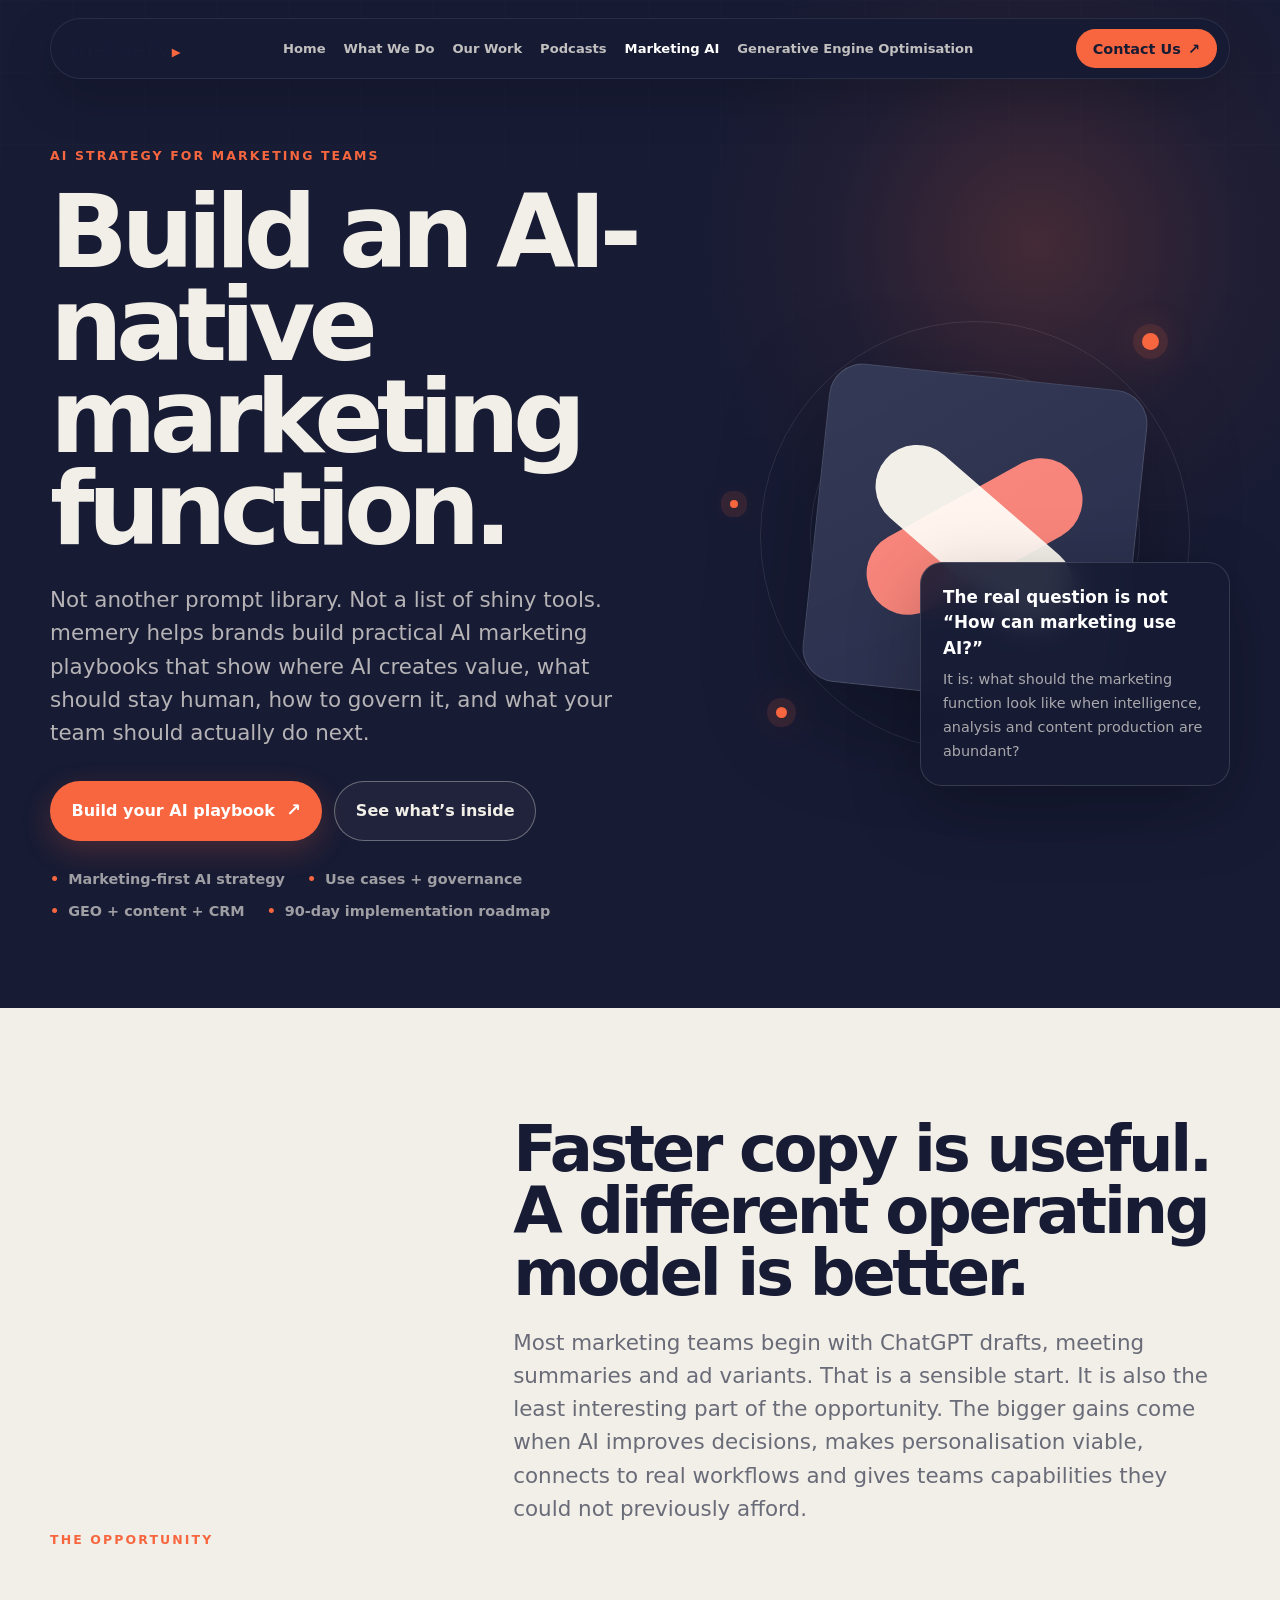
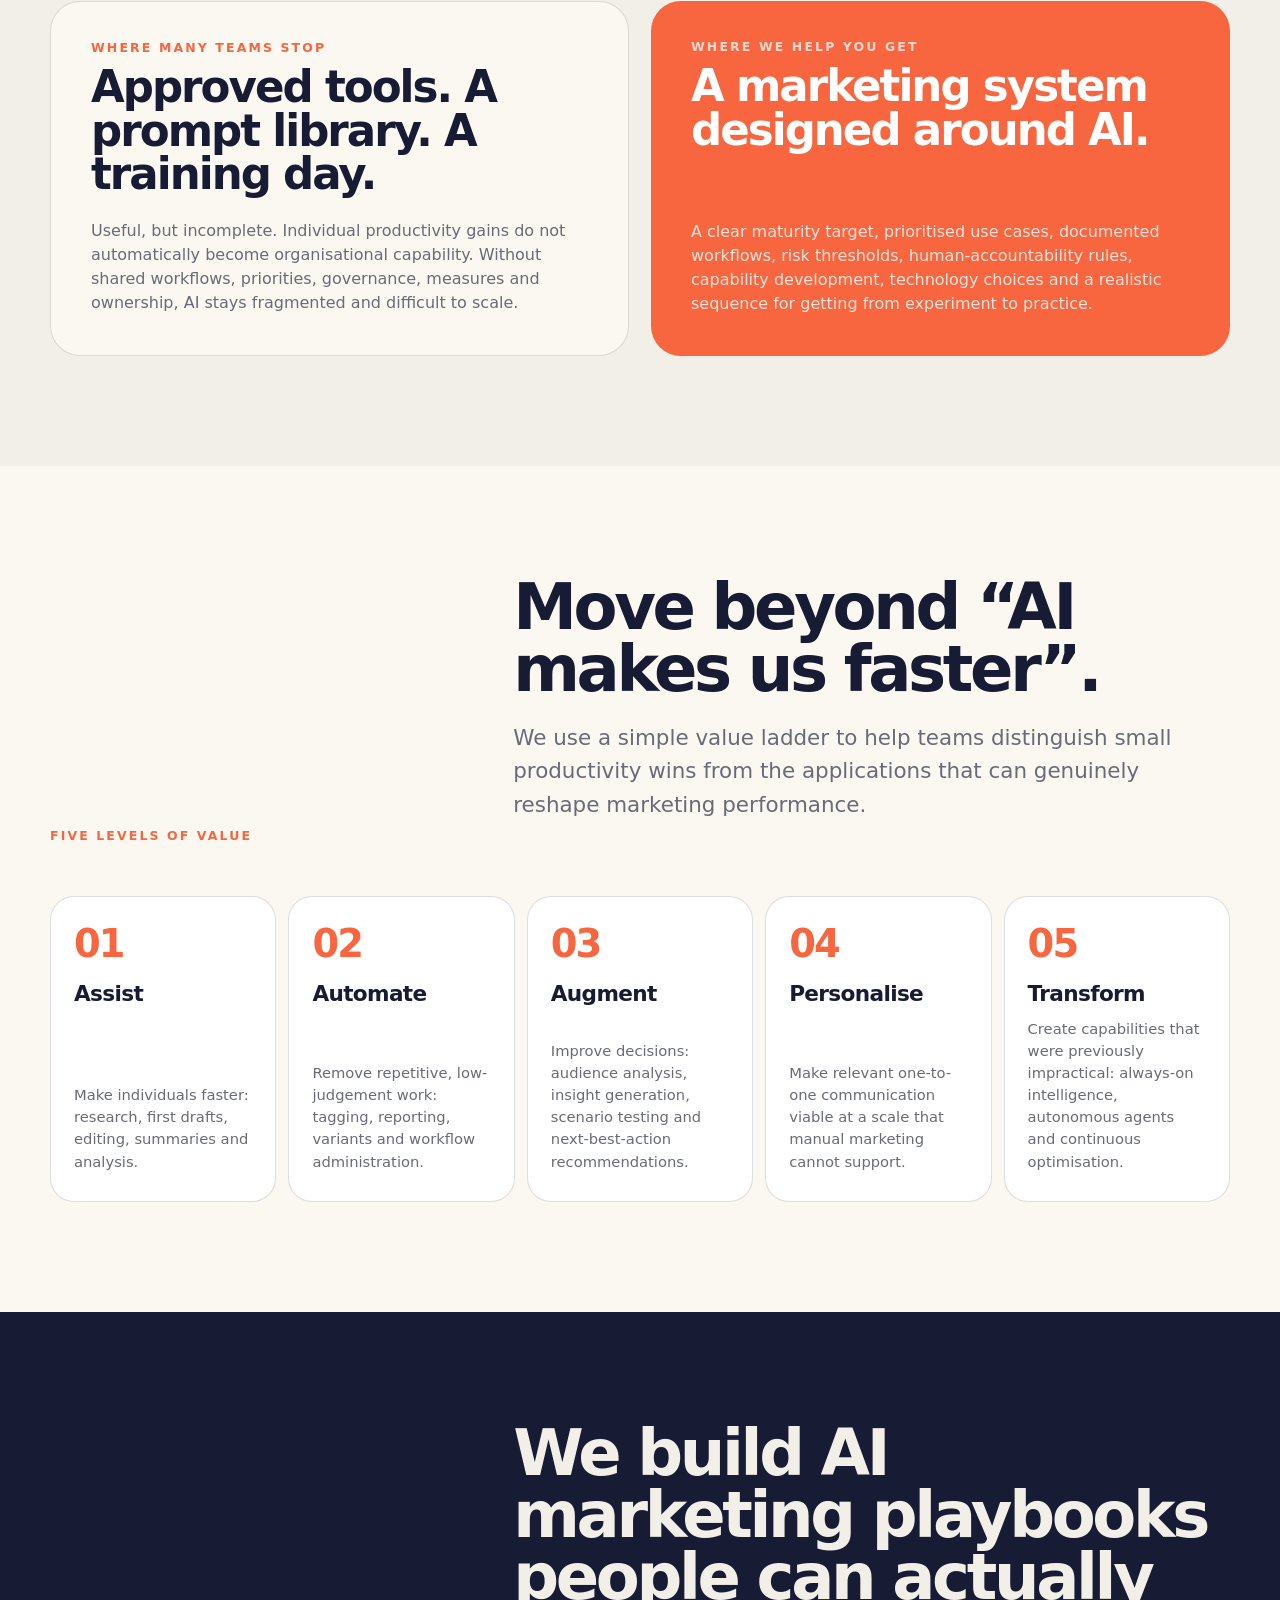
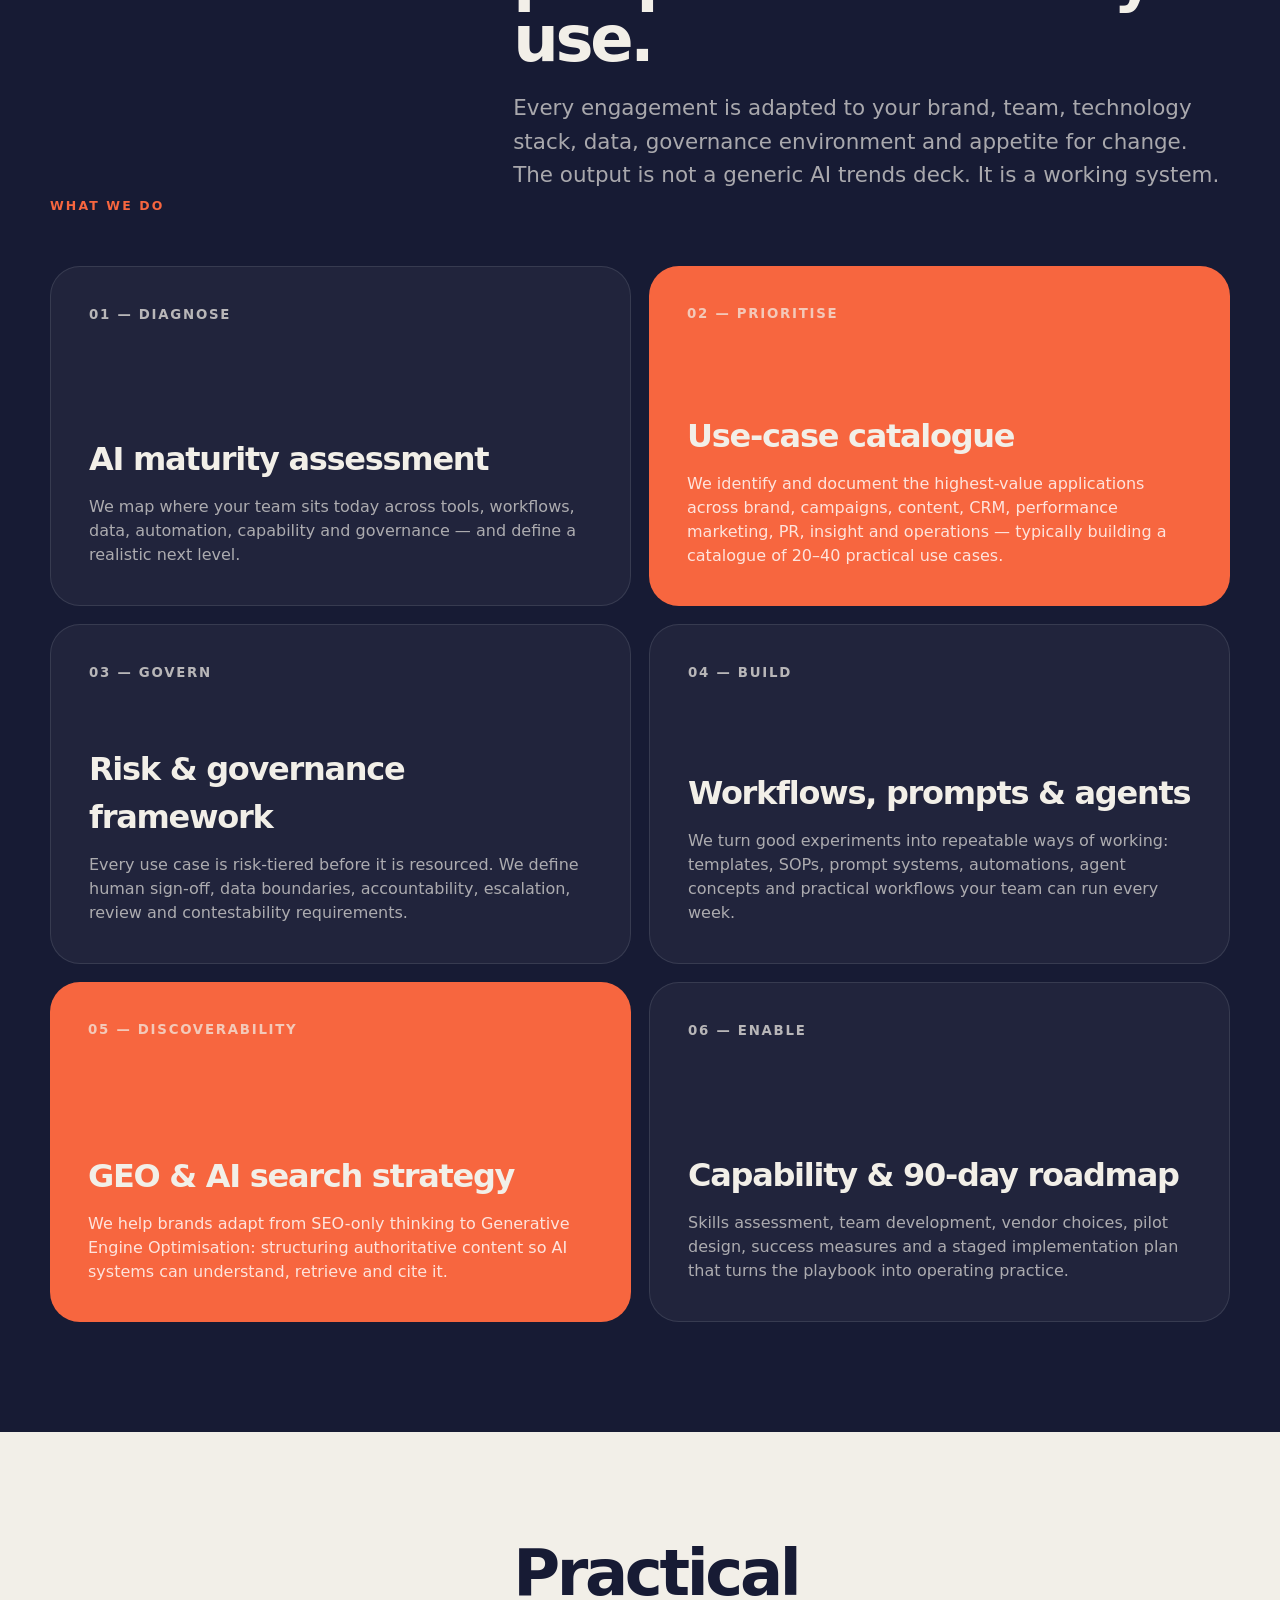
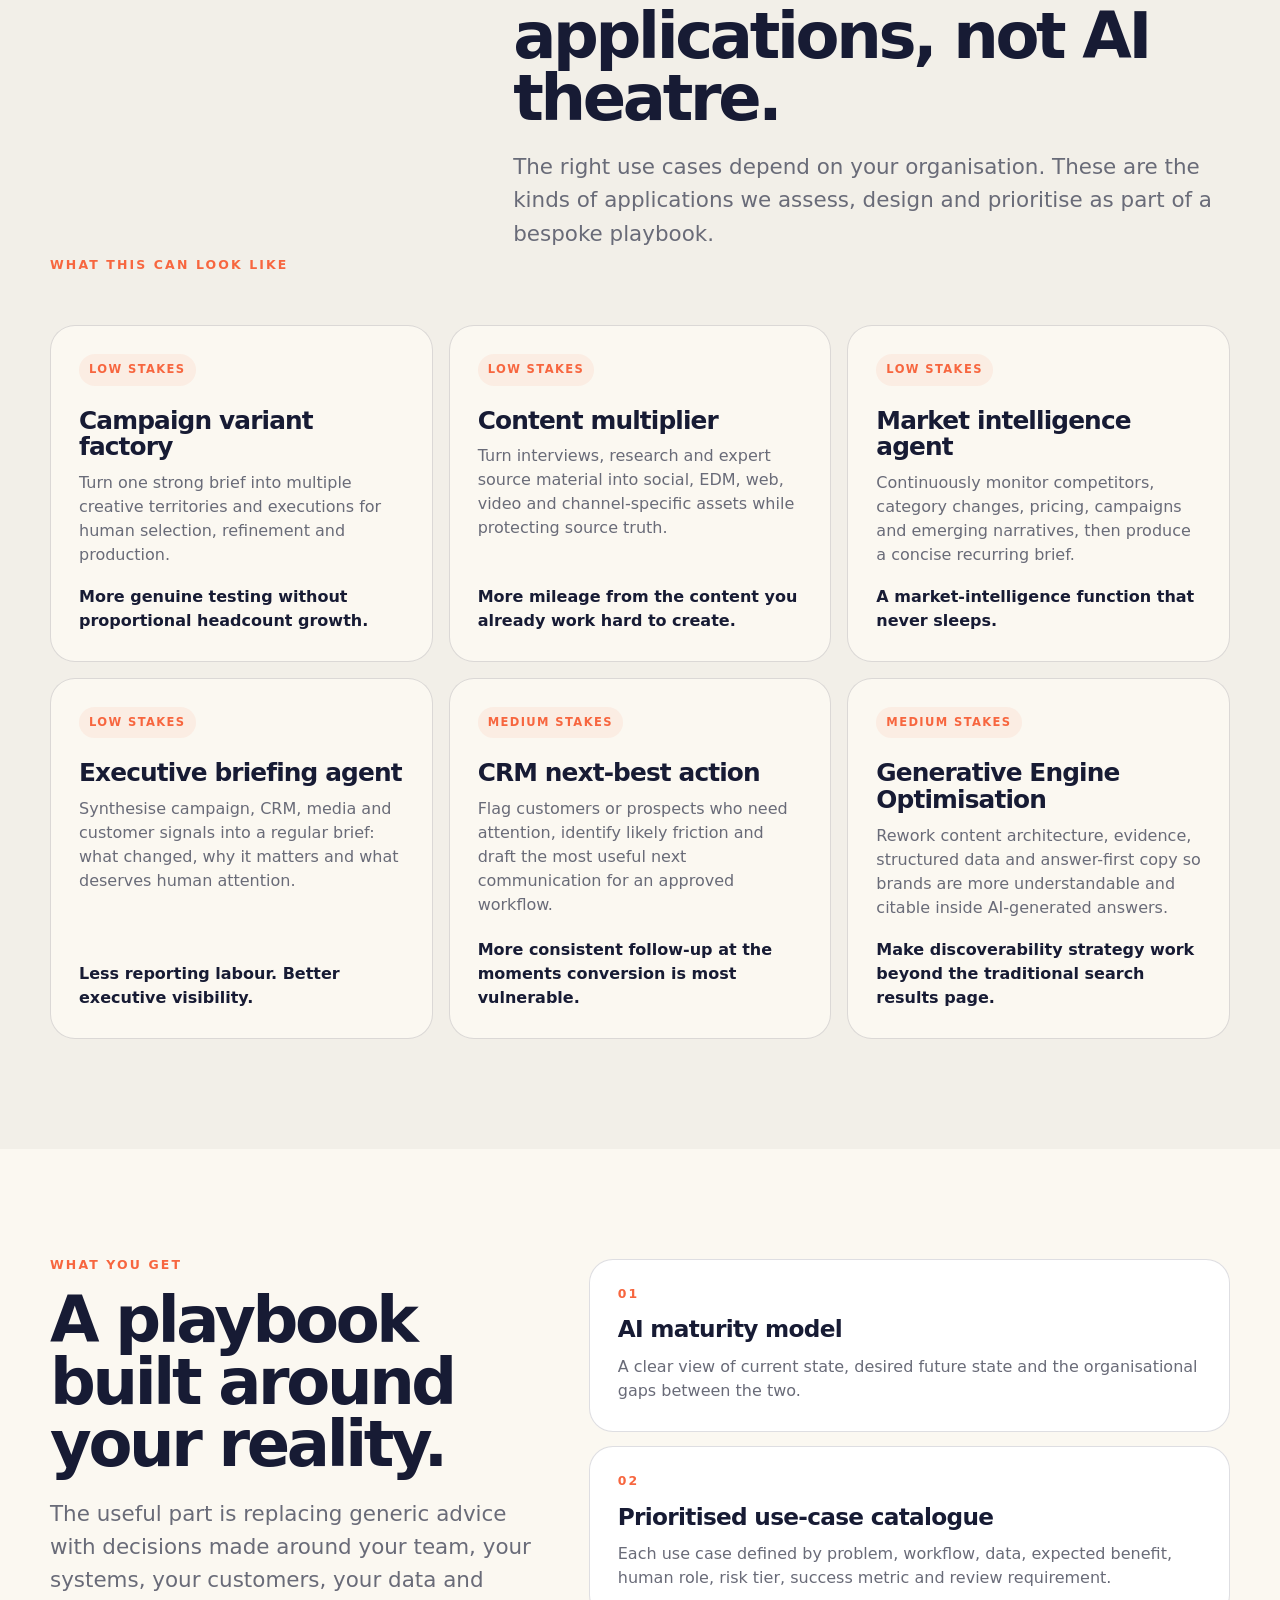
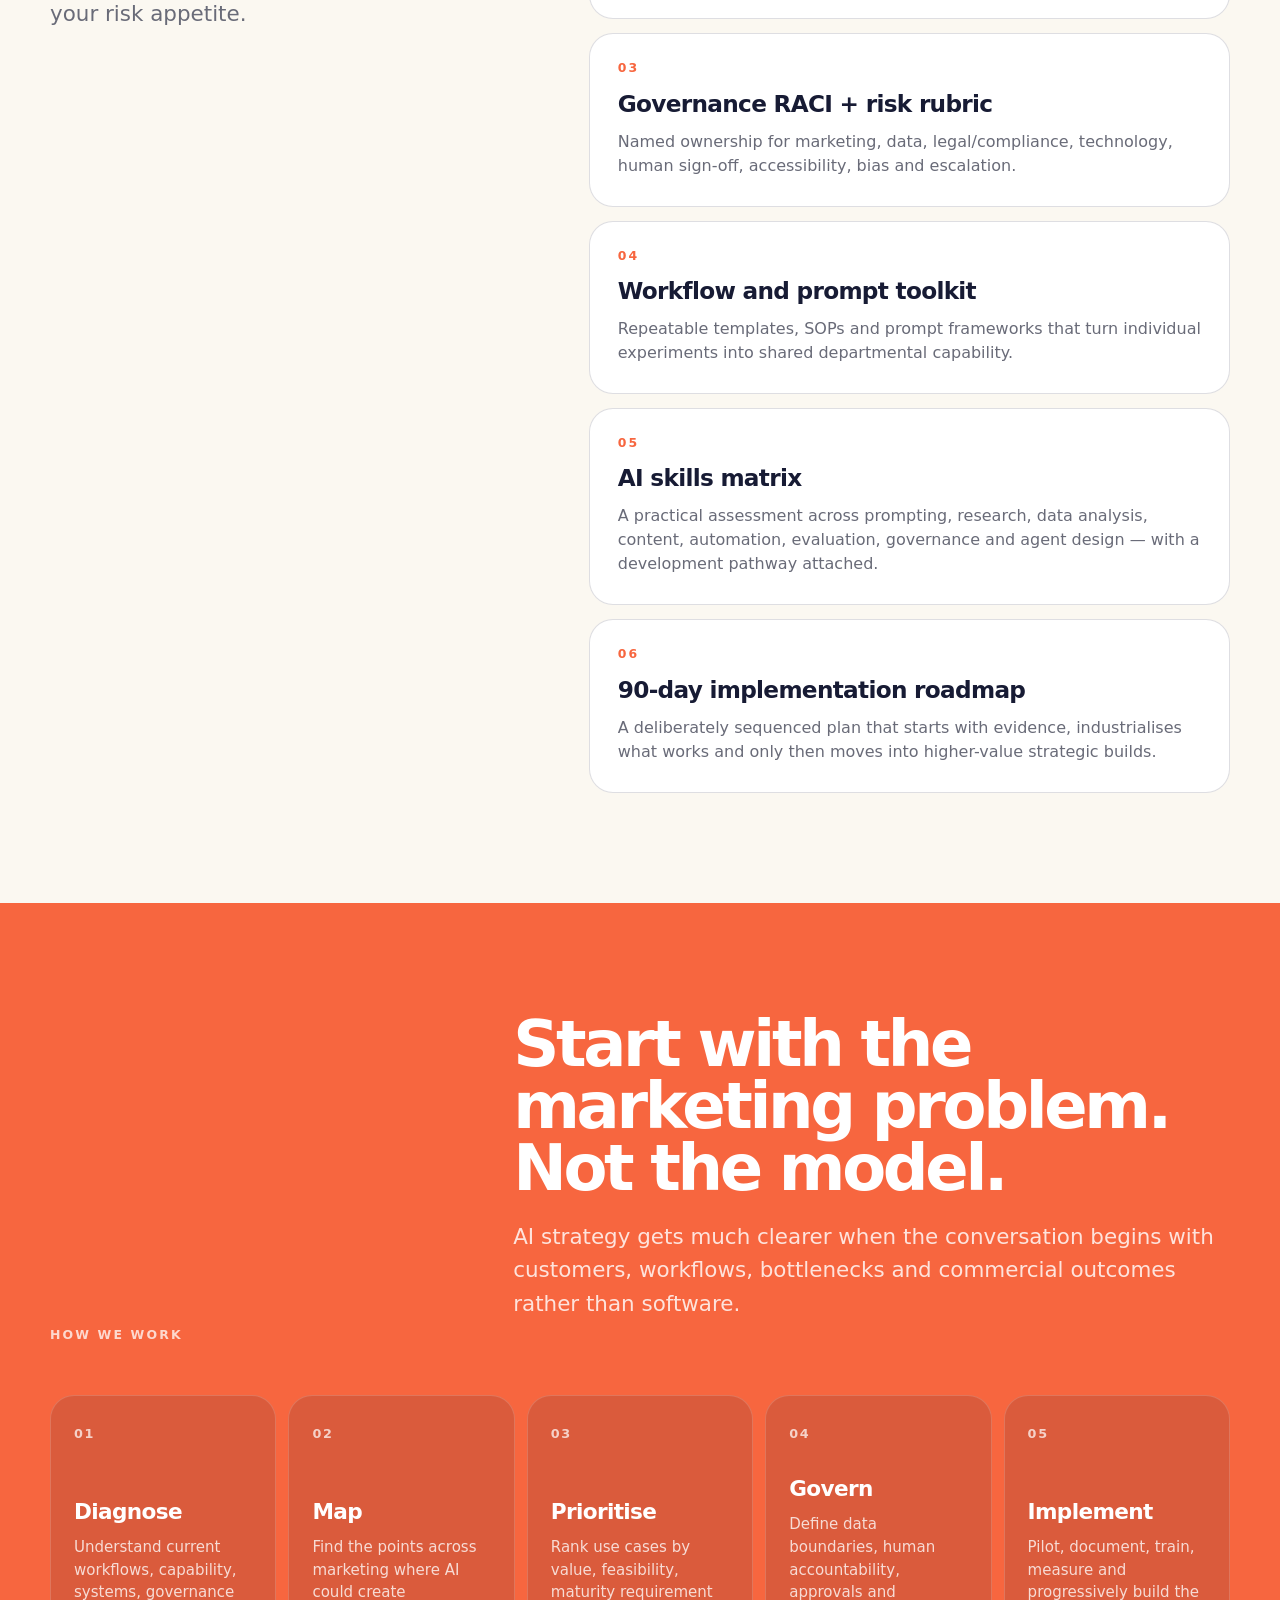
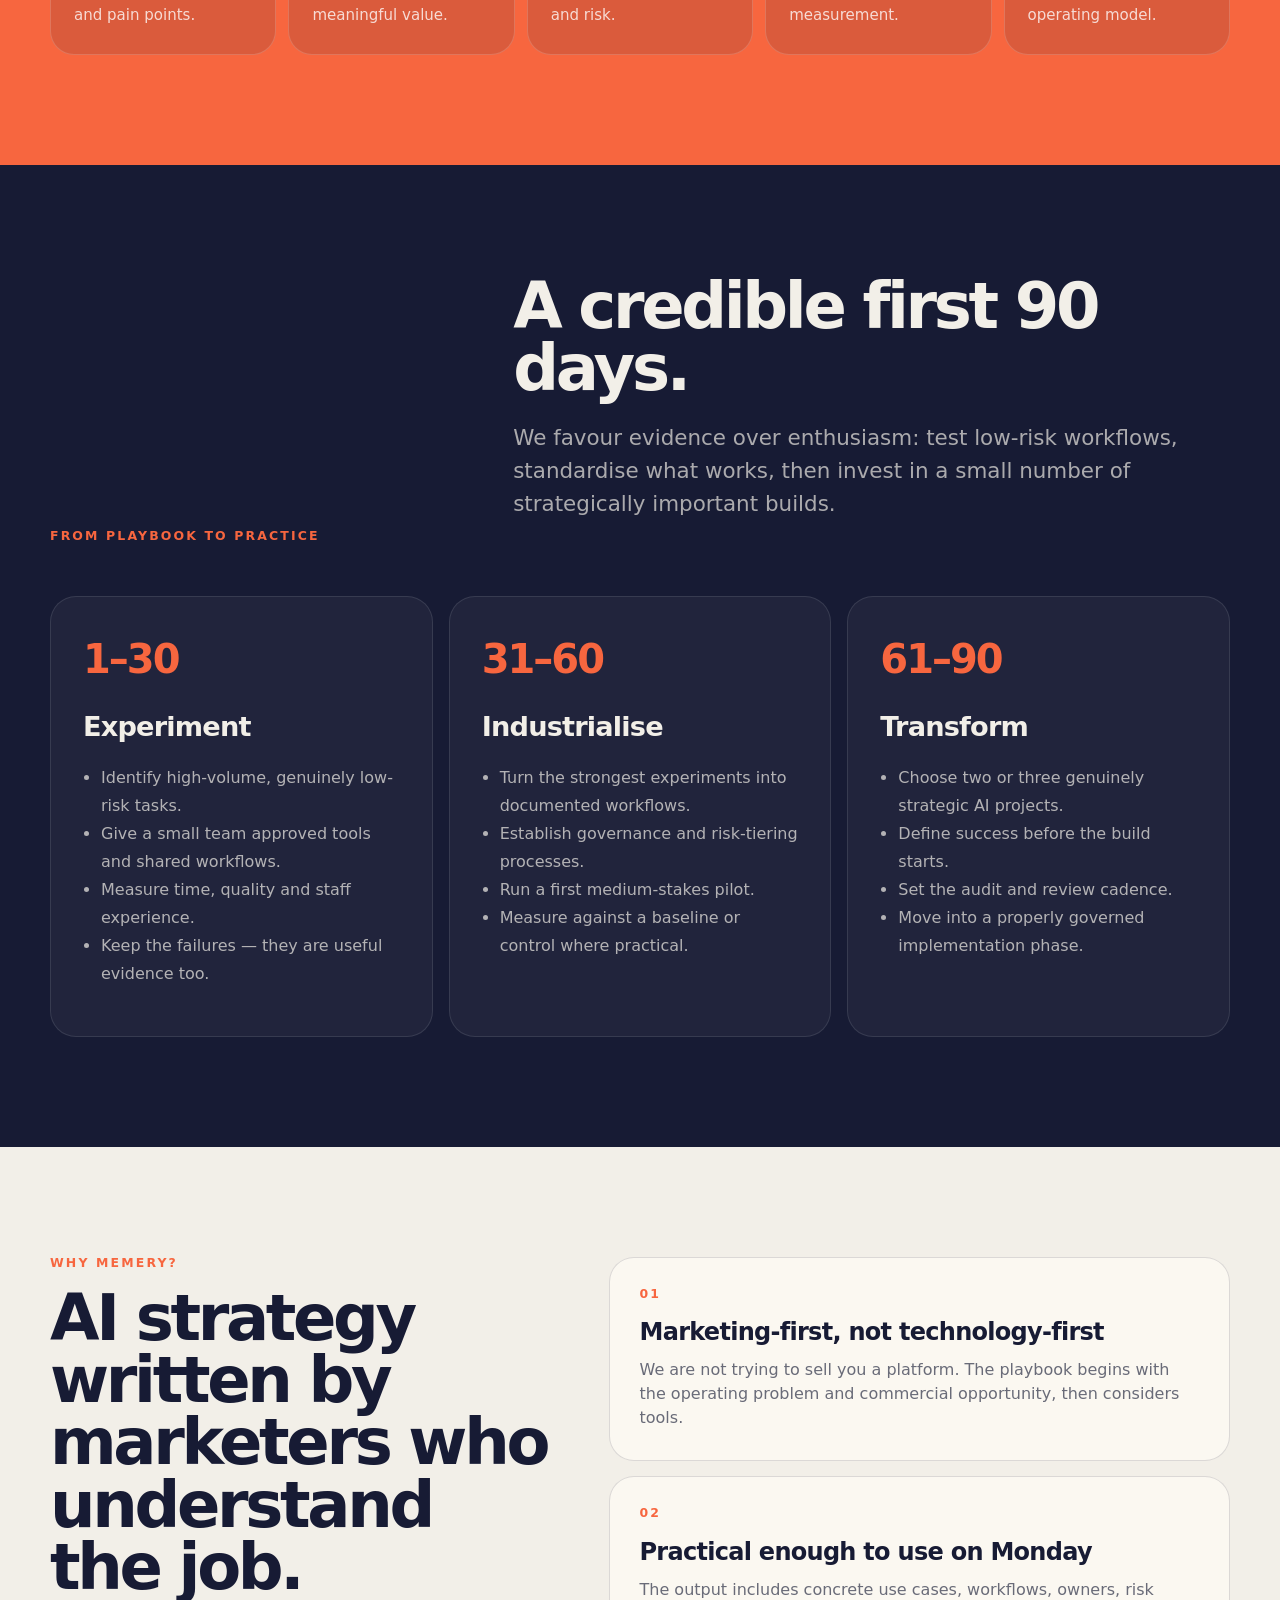
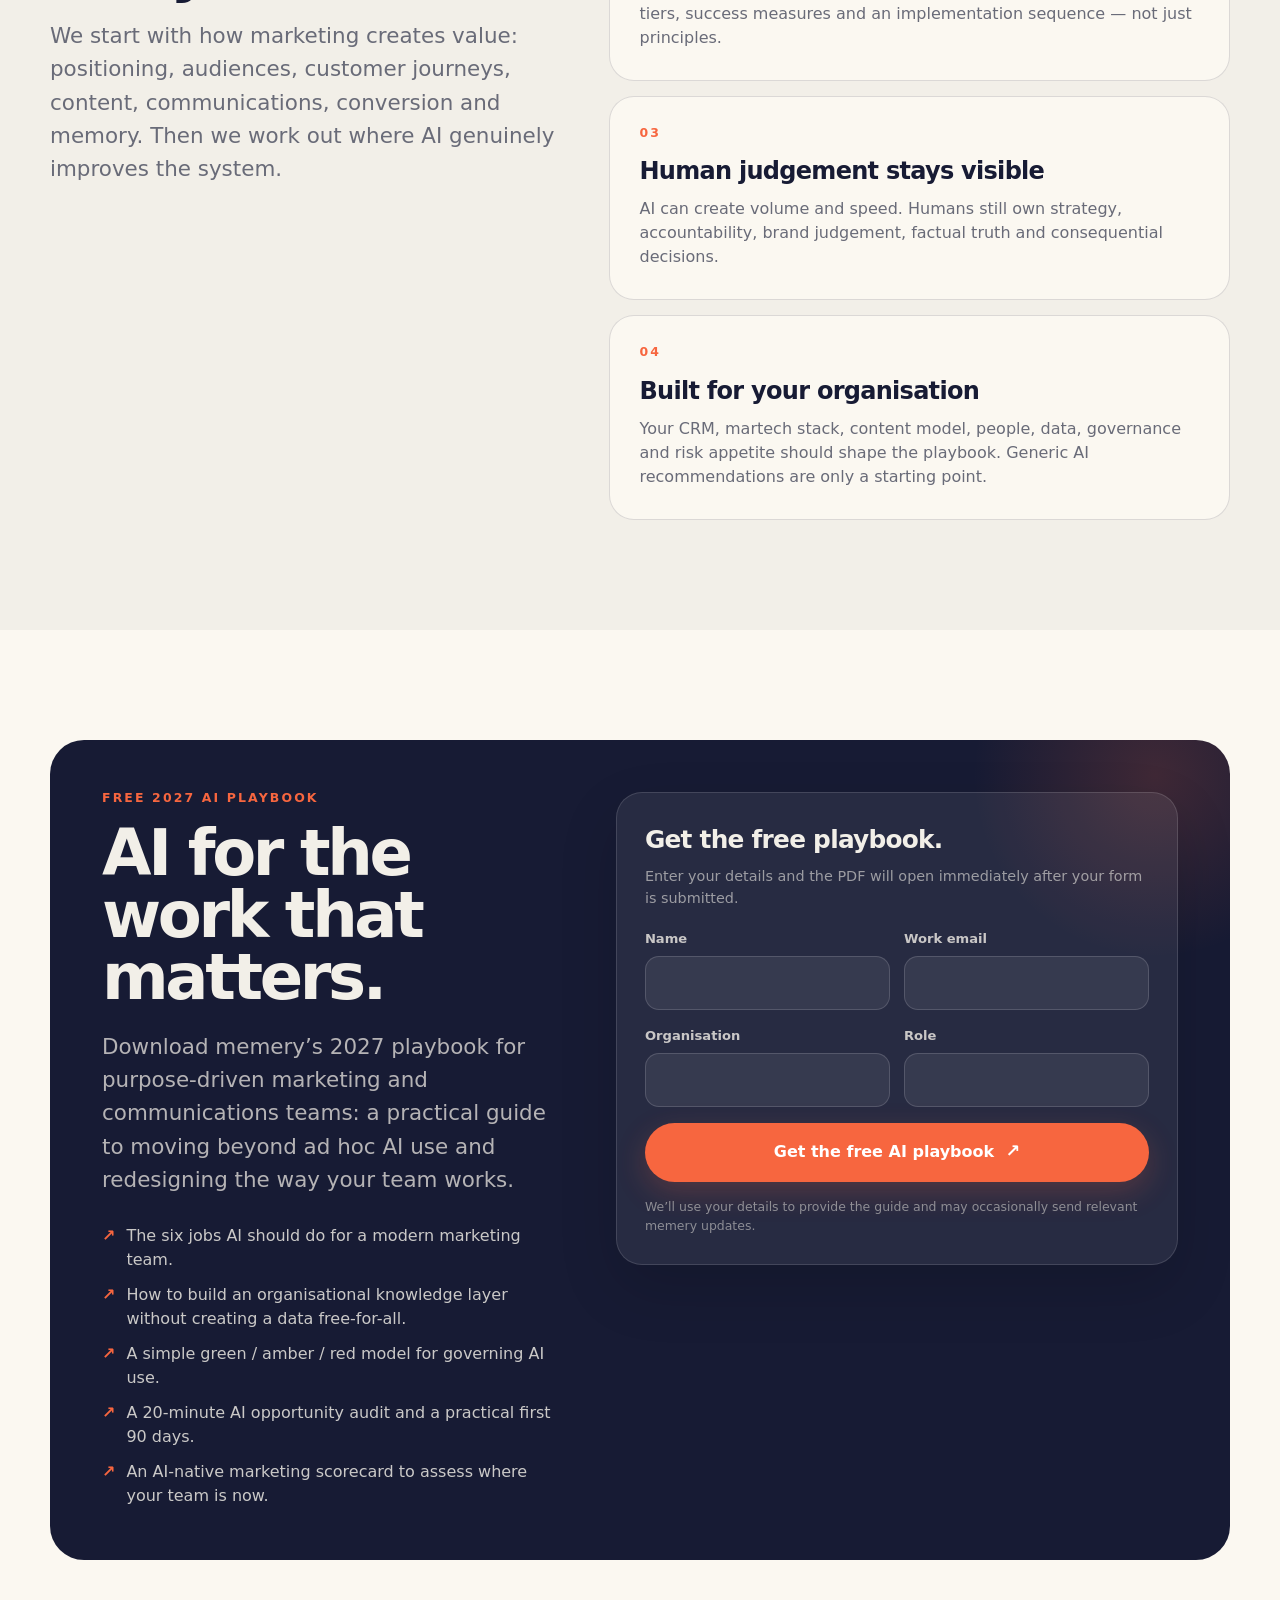
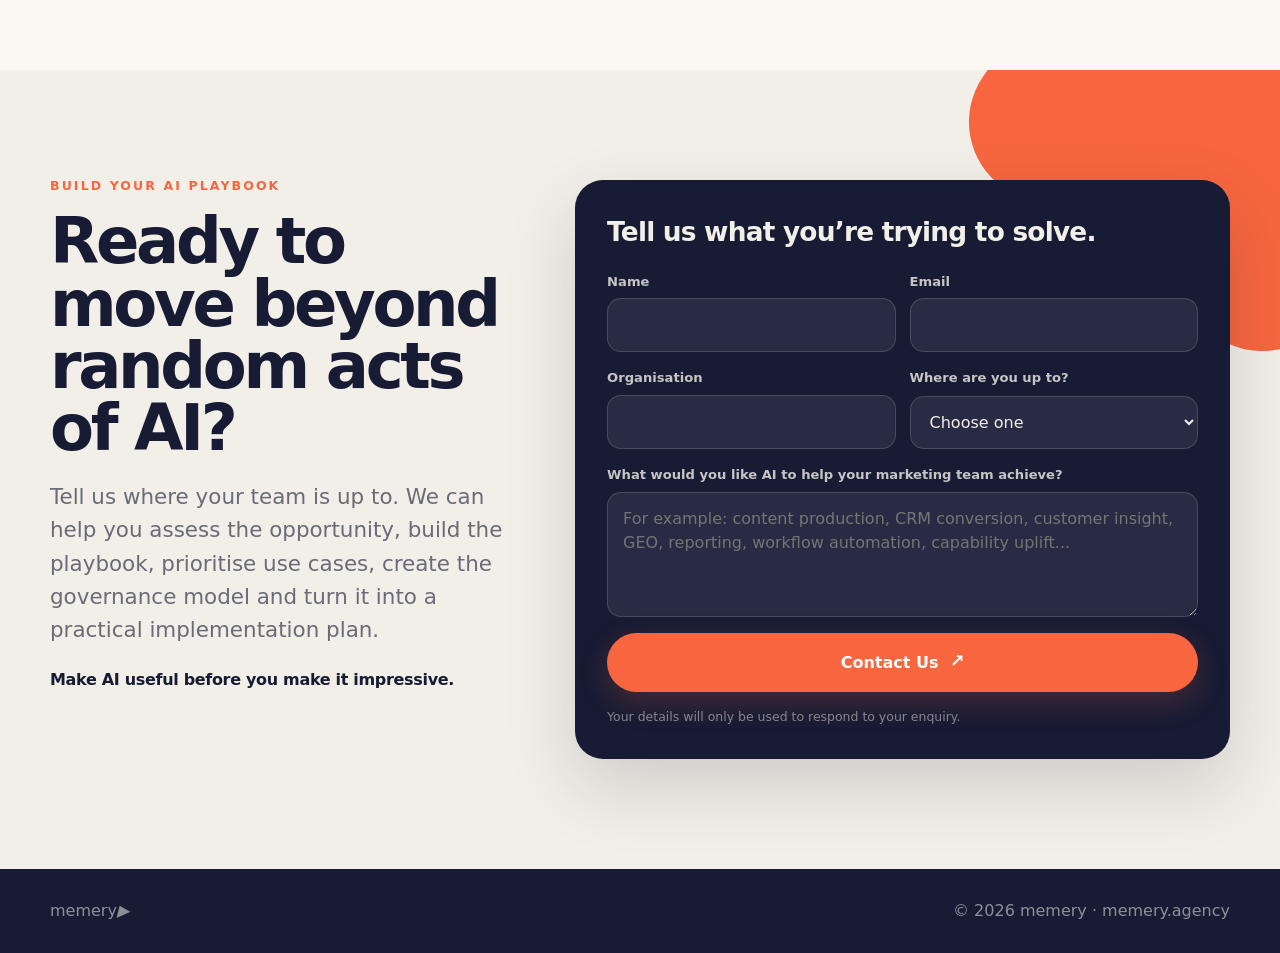
==== ai-marketing.html @ 837e60f8 "Add files via upload New menu.js and CSS" ====
<!doctype html>
<html lang="en">
<head>
  <!-- Google tag (gtag.js) -->
  <script async src="https://www.googletagmanager.com/gtag/js?id=G-PVLCQ9TYW9"></script>
  <script>
    window.dataLayer = window.dataLayer || [];
    function gtag(){dataLayer.push(arguments);}
    gtag('js', new Date());
  
    gtag('config', 'G-PVLCQ9TYW9');
  </script>

  <meta charset="utf-8" />
  <meta name="viewport" content="width=device-width, initial-scale=1" />

  <title>AI Marketing Playbooks & Strategy | memery</title>
  <meta name="description" content="memery helps marketing teams move from scattered AI experiments to a practical AI marketing playbook — covering use cases, governance, workflows, capability, GEO and a 90-day roadmap." />
  <meta name="theme-color" content="#171b34" />

  <link rel="stylesheet" href="site.css">
  <link rel="stylesheet" href="components.css">
  <script src="menu.js" defer></script>
</head>

<body class="page-ai-marketing">

  <div id="site-header"></div>

<main id="top">

    <section class="hero">

      <div class="wrap hero-grid">

        <div class="reveal">

          <div class="eyebrow">
            AI strategy for marketing teams
          </div>

          <h1 class="display">
            Build an AI-native marketing function.
          </h1>

          <p class="lead">
            Not another prompt library. Not a list of shiny tools.
            memery helps brands build practical AI marketing playbooks that show
            where AI creates value, what should stay human, how to govern it,
            and what your team should actually do next.
          </p>

          <div class="hero-actions">
            <a class="btn primary" href="#contact">
              Build your AI playbook <span class="arrow">↗</span>
            </a>

            <a class="btn secondary" href="#services">
              See what’s inside
            </a>
          </div>

          <div class="trust-line">
            <span>Marketing-first AI strategy</span>
            <span>Use cases + governance</span>
            <span>GEO + content + CRM</span>
            <span>90-day implementation roadmap</span>
          </div>

        </div>


        <div class="ai-scene reveal" aria-hidden="true">

          <div class="ai-orbit o1"></div>
          <div class="ai-orbit o2"></div>
          <div class="ai-orbit o3"></div>

          <div class="ai-core"></div>

          <div class="ai-node n1"></div>
          <div class="ai-node n2"></div>
          <div class="ai-node n3"></div>

          <div class="floating-note">
            <strong>The real question is not “How can marketing use AI?”</strong>
            <span>It is: what should the marketing function look like when intelligence, analysis and content production are abundant?</span>
          </div>

        </div>

      </div>

    </section>


    <section class="positioning">

      <div class="wrap">

        <div class="section-head reveal">

          <div class="eyebrow">
            The opportunity
          </div>

          <div>
            <h2 class="h2">
              Faster copy is useful.<br>A different operating model is better.
            </h2>

            <p class="lead">
              Most marketing teams begin with ChatGPT drafts, meeting summaries and ad variants.
              That is a sensible start. It is also the least interesting part of the opportunity.
              The bigger gains come when AI improves decisions, makes personalisation viable,
              connects to real workflows and gives teams capabilities they could not previously afford.
            </p>
          </div>

        </div>


        <div class="positioning-grid">

          <article class="position-card reveal">

            <div>
              <div class="eyebrow">Where many teams stop</div>
              <h3>Approved tools. A prompt library. A training day.</h3>
            </div>

            <p>
              Useful, but incomplete. Individual productivity gains do not automatically become
              organisational capability. Without shared workflows, priorities, governance,
              measures and ownership, AI stays fragmented and difficult to scale.
            </p>

          </article>


          <article class="position-card accent reveal">

            <div>
              <div class="eyebrow" style="color:white;opacity:.75">Where we help you get</div>
              <h3>A marketing system designed around AI.</h3>
            </div>

            <p>
              A clear maturity target, prioritised use cases, documented workflows,
              risk thresholds, human-accountability rules, capability development,
              technology choices and a realistic sequence for getting from experiment to practice.
            </p>

          </article>

        </div>

      </div>

    </section>


    <section class="ladder">

      <div class="wrap">

        <div class="section-head reveal">

          <div class="eyebrow">
            Five levels of value
          </div>

          <div>
            <h2 class="h2">
              Move beyond “AI makes us faster”.
            </h2>

            <p class="lead">
              We use a simple value ladder to help teams distinguish small productivity wins
              from the applications that can genuinely reshape marketing performance.
            </p>
          </div>

        </div>


        <div class="levels">

          <article class="level reveal">
            <div>
              <strong>01</strong>
              <h3>Assist</h3>
            </div>
            <p>Make individuals faster: research, first drafts, editing, summaries and analysis.</p>
          </article>

          <article class="level reveal">
            <div>
              <strong>02</strong>
              <h3>Automate</h3>
            </div>
            <p>Remove repetitive, low-judgement work: tagging, reporting, variants and workflow administration.</p>
          </article>

          <article class="level reveal">
            <div>
              <strong>03</strong>
              <h3>Augment</h3>
            </div>
            <p>Improve decisions: audience analysis, insight generation, scenario testing and next-best-action recommendations.</p>
          </article>

          <article class="level reveal">
            <div>
              <strong>04</strong>
              <h3>Personalise</h3>
            </div>
            <p>Make relevant one-to-one communication viable at a scale that manual marketing cannot support.</p>
          </article>

          <article class="level reveal">
            <div>
              <strong>05</strong>
              <h3>Transform</h3>
            </div>
            <p>Create capabilities that were previously impractical: always-on intelligence, autonomous agents and continuous optimisation.</p>
          </article>

        </div>

      </div>

    </section>


    <section class="services" id="services">

      <div class="wrap">

        <div class="section-head reveal">

          <div class="eyebrow">
            What we do
          </div>

          <div>
            <h2 class="h2">
              We build AI marketing playbooks people can actually use.
            </h2>

            <p class="lead">
              Every engagement is adapted to your brand, team, technology stack,
              data, governance environment and appetite for change.
              The output is not a generic AI trends deck. It is a working system.
            </p>
          </div>

        </div>


        <div class="service-grid">

          <article class="service reveal">
            <small>01 — Diagnose</small>
            <div>
              <h3>AI maturity assessment</h3>
              <p>
                We map where your team sits today across tools, workflows, data,
                automation, capability and governance — and define a realistic next level.
              </p>
            </div>
          </article>


          <article class="service reveal">
            <small>02 — Prioritise</small>
            <div>
              <h3>Use-case catalogue</h3>
              <p>
                We identify and document the highest-value applications across brand,
                campaigns, content, CRM, performance marketing, PR, insight and operations —
                typically building a catalogue of 20–40 practical use cases.
              </p>
            </div>
          </article>


          <article class="service reveal">
            <small>03 — Govern</small>
            <div>
              <h3>Risk & governance framework</h3>
              <p>
                Every use case is risk-tiered before it is resourced.
                We define human sign-off, data boundaries, accountability,
                escalation, review and contestability requirements.
              </p>
            </div>
          </article>


          <article class="service reveal">
            <small>04 — Build</small>
            <div>
              <h3>Workflows, prompts & agents</h3>
              <p>
                We turn good experiments into repeatable ways of working:
                templates, SOPs, prompt systems, automations, agent concepts
                and practical workflows your team can run every week.
              </p>
            </div>
          </article>


          <article class="service reveal">
            <small>05 — Discoverability</small>
            <div>
              <h3>GEO & AI search strategy</h3>
              <p>
                We help brands adapt from SEO-only thinking to Generative Engine Optimisation:
                structuring authoritative content so AI systems can understand, retrieve and cite it.
              </p>
            </div>
          </article>


          <article class="service reveal">
            <small>06 — Enable</small>
            <div>
              <h3>Capability & 90-day roadmap</h3>
              <p>
                Skills assessment, team development, vendor choices,
                pilot design, success measures and a staged implementation plan
                that turns the playbook into operating practice.
              </p>
            </div>
          </article>

        </div>

      </div>

    </section>


    <section class="usecases" id="use-cases">

      <div class="wrap">

        <div class="section-head reveal">

          <div class="eyebrow">
            What this can look like
          </div>

          <div>
            <h2 class="h2">
              Practical applications, not AI theatre.
            </h2>

            <p class="lead">
              The right use cases depend on your organisation.
              These are the kinds of applications we assess, design and prioritise
              as part of a bespoke playbook.
            </p>
          </div>

        </div>


        <div class="usecase-grid">

          <article class="usecase reveal">
            <div>
              <span class="risk">Low stakes</span>
              <h3>Campaign variant factory</h3>
              <p>
                Turn one strong brief into multiple creative territories and executions
                for human selection, refinement and production.
              </p>
            </div>
            <div class="result">More genuine testing without proportional headcount growth.</div>
          </article>


          <article class="usecase reveal">
            <div>
              <span class="risk">Low stakes</span>
              <h3>Content multiplier</h3>
              <p>
                Turn interviews, research and expert source material into social,
                EDM, web, video and channel-specific assets while protecting source truth.
              </p>
            </div>
            <div class="result">More mileage from the content you already work hard to create.</div>
          </article>


          <article class="usecase reveal">
            <div>
              <span class="risk">Low stakes</span>
              <h3>Market intelligence agent</h3>
              <p>
                Continuously monitor competitors, category changes, pricing,
                campaigns and emerging narratives, then produce a concise recurring brief.
              </p>
            </div>
            <div class="result">A market-intelligence function that never sleeps.</div>
          </article>


          <article class="usecase reveal">
            <div>
              <span class="risk">Low stakes</span>
              <h3>Executive briefing agent</h3>
              <p>
                Synthesise campaign, CRM, media and customer signals into a regular brief:
                what changed, why it matters and what deserves human attention.
              </p>
            </div>
            <div class="result">Less reporting labour. Better executive visibility.</div>
          </article>


          <article class="usecase reveal">
            <div>
              <span class="risk">Medium stakes</span>
              <h3>CRM next-best action</h3>
              <p>
                Flag customers or prospects who need attention, identify likely friction
                and draft the most useful next communication for an approved workflow.
              </p>
            </div>
            <div class="result">More consistent follow-up at the moments conversion is most vulnerable.</div>
          </article>


          <article class="usecase reveal">
            <div>
              <span class="risk">Medium stakes</span>
              <h3>Generative Engine Optimisation</h3>
              <p>
                Rework content architecture, evidence, structured data and answer-first
                copy so brands are more understandable and citable inside AI-generated answers.
              </p>
            </div>
            <div class="result">Make discoverability strategy work beyond the traditional search results page.</div>
          </article>

        </div>

      </div>

    </section>


    <section class="playbook" id="playbook">

      <div class="wrap playbook-grid">

        <div class="sticky reveal">

          <div class="eyebrow">
            What you get
          </div>

          <h2 class="h2" style="margin-top:18px;">
            A playbook built around your reality.
          </h2>

          <p class="lead">
            The useful part is replacing generic advice with decisions made around
            your team, your systems, your customers, your data and your risk appetite.
          </p>

        </div>


        <div class="deliverables">

          <article class="deliverable reveal">
            <div class="eyebrow">01</div>
            <h3>AI maturity model</h3>
            <p>
              A clear view of current state, desired future state and the organisational gaps between the two.
            </p>
          </article>

          <article class="deliverable reveal">
            <div class="eyebrow">02</div>
            <h3>Prioritised use-case catalogue</h3>
            <p>
              Each use case defined by problem, workflow, data, expected benefit,
              human role, risk tier, success metric and review requirement.
            </p>
          </article>

          <article class="deliverable reveal">
            <div class="eyebrow">03</div>
            <h3>Governance RACI + risk rubric</h3>
            <p>
              Named ownership for marketing, data, legal/compliance, technology,
              human sign-off, accessibility, bias and escalation.
            </p>
          </article>

          <article class="deliverable reveal">
            <div class="eyebrow">04</div>
            <h3>Workflow and prompt toolkit</h3>
            <p>
              Repeatable templates, SOPs and prompt frameworks that turn individual experiments
              into shared departmental capability.
            </p>
          </article>

          <article class="deliverable reveal">
            <div class="eyebrow">05</div>
            <h3>AI skills matrix</h3>
            <p>
              A practical assessment across prompting, research, data analysis,
              content, automation, evaluation, governance and agent design —
              with a development pathway attached.
            </p>
          </article>

          <article class="deliverable reveal">
            <div class="eyebrow">06</div>
            <h3>90-day implementation roadmap</h3>
            <p>
              A deliberately sequenced plan that starts with evidence,
              industrialises what works and only then moves into higher-value strategic builds.
            </p>
          </article>

        </div>

      </div>

    </section>


    <section class="process">

      <div class="wrap">

        <div class="section-head reveal">

          <div class="eyebrow" style="color:white;opacity:.75">
            How we work
          </div>

          <div>
            <h2 class="h2">
              Start with the marketing problem. Not the model.
            </h2>

            <p class="lead">
              AI strategy gets much clearer when the conversation begins with
              customers, workflows, bottlenecks and commercial outcomes rather than software.
            </p>
          </div>

        </div>


        <div class="steps">

          <article class="step reveal">
            <div class="num">01</div>
            <div>
              <h3>Diagnose</h3>
              <p>Understand current workflows, capability, systems, governance and pain points.</p>
            </div>
          </article>

          <article class="step reveal">
            <div class="num">02</div>
            <div>
              <h3>Map</h3>
              <p>Find the points across marketing where AI could create meaningful value.</p>
            </div>
          </article>

          <article class="step reveal">
            <div class="num">03</div>
            <div>
              <h3>Prioritise</h3>
              <p>Rank use cases by value, feasibility, maturity requirement and risk.</p>
            </div>
          </article>

          <article class="step reveal">
            <div class="num">04</div>
            <div>
              <h3>Govern</h3>
              <p>Define data boundaries, human accountability, approvals and measurement.</p>
            </div>
          </article>

          <article class="step reveal">
            <div class="num">05</div>
            <div>
              <h3>Implement</h3>
              <p>Pilot, document, train, measure and progressively build the operating model.</p>
            </div>
          </article>

        </div>

      </div>

    </section>


    <section class="roadmap">

      <div class="wrap">

        <div class="section-head reveal">

          <div class="eyebrow">
            From playbook to practice
          </div>

          <div>
            <h2 class="h2">
              A credible first 90 days.
            </h2>

            <p class="lead">
              We favour evidence over enthusiasm: test low-risk workflows,
              standardise what works, then invest in a small number of strategically important builds.
            </p>
          </div>

        </div>


        <div class="roadmap-grid">

          <article class="roadmap-card reveal">
            <strong>1–30</strong>
            <h3>Experiment</h3>
            <ul>
              <li>Identify high-volume, genuinely low-risk tasks.</li>
              <li>Give a small team approved tools and shared workflows.</li>
              <li>Measure time, quality and staff experience.</li>
              <li>Keep the failures — they are useful evidence too.</li>
            </ul>
          </article>

          <article class="roadmap-card reveal">
            <strong>31–60</strong>
            <h3>Industrialise</h3>
            <ul>
              <li>Turn the strongest experiments into documented workflows.</li>
              <li>Establish governance and risk-tiering processes.</li>
              <li>Run a first medium-stakes pilot.</li>
              <li>Measure against a baseline or control where practical.</li>
            </ul>
          </article>

          <article class="roadmap-card reveal">
            <strong>61–90</strong>
            <h3>Transform</h3>
            <ul>
              <li>Choose two or three genuinely strategic AI projects.</li>
              <li>Define success before the build starts.</li>
              <li>Set the audit and review cadence.</li>
              <li>Move into a properly governed implementation phase.</li>
            </ul>
          </article>

        </div>

      </div>

    </section>


    <section class="why">

      <div class="wrap why-grid">

        <div class="sticky reveal">

          <div class="eyebrow">
            Why memery?
          </div>

          <h2 class="h2" style="margin-top:18px;">
            AI strategy written by marketers who understand the job.
          </h2>

          <p class="lead">
            We start with how marketing creates value: positioning, audiences,
            customer journeys, content, communications, conversion and memory.
            Then we work out where AI genuinely improves the system.
          </p>

        </div>


        <div class="why-list">

          <article class="why-item reveal">
            <div class="eyebrow">01</div>
            <h3>Marketing-first, not technology-first</h3>
            <p>
              We are not trying to sell you a platform. The playbook begins with the operating problem
              and commercial opportunity, then considers tools.
            </p>
          </article>

          <article class="why-item reveal">
            <div class="eyebrow">02</div>
            <h3>Practical enough to use on Monday</h3>
            <p>
              The output includes concrete use cases, workflows, owners, risk tiers,
              success measures and an implementation sequence — not just principles.
            </p>
          </article>

          <article class="why-item reveal">
            <div class="eyebrow">03</div>
            <h3>Human judgement stays visible</h3>
            <p>
              AI can create volume and speed. Humans still own strategy,
              accountability, brand judgement, factual truth and consequential decisions.
            </p>
          </article>

          <article class="why-item reveal">
            <div class="eyebrow">04</div>
            <h3>Built for your organisation</h3>
            <p>
              Your CRM, martech stack, content model, people, data, governance and risk appetite
              should shape the playbook. Generic AI recommendations are only a starting point.
            </p>
          </article>

        </div>

      </div>

    </section>


    <section class="guide-teaser" id="guide">

      <div class="wrap">

        <div class="guide-teaser-card reveal">

          <div>
            <div class="eyebrow">Free 2027 AI playbook</div>

            <h2 class="h2" style="margin-top:18px;">
              AI for the work that matters.
            </h2>

            <p class="lead">
              Download memery’s 2027 playbook for purpose-driven marketing and communications teams:
              a practical guide to moving beyond ad hoc AI use and redesigning the way your team works.
            </p>

            <ul class="guide-points">
              <li>The six jobs AI should do for a modern marketing team.</li>
              <li>How to build an organisational knowledge layer without creating a data free-for-all.</li>
              <li>A simple green / amber / red model for governing AI use.</li>
              <li>A 20-minute AI opportunity audit and a practical first 90 days.</li>
              <li>An AI-native marketing scorecard to assess where your team is now.</li>
            </ul>
          </div>


          <div class="guide-form-card">

            <h3>Get the free playbook.</h3>

            <p class="guide-small">
              Enter your details and the PDF will open immediately after your form is submitted.
            </p>

            <form
              class="form"
              id="ai-guide-form"
              action="https://formspree.io/f/xwlpqagb"
              method="POST"
            >

              <input type="hidden" name="lead_type" value="AI playbook download">
              <input type="hidden" name="source_page" value="AI marketing landing page">

              <div class="form-row">

                <div class="field">
                  <label for="guide-name">Name</label>
                  <input
                    id="guide-name"
                    name="name"
                    type="text"
                    autocomplete="name"
                    required
                  >
                </div>

                <div class="field">
                  <label for="guide-email">Work email</label>
                  <input
                    id="guide-email"
                    name="email"
                    type="email"
                    autocomplete="email"
                    required
                  >
                </div>

              </div>


              <div class="form-row">

                <div class="field">
                  <label for="guide-company">Organisation</label>
                  <input
                    id="guide-company"
                    name="organisation"
                    type="text"
                    autocomplete="organization"
                    required
                  >
                </div>

                <div class="field">
                  <label for="guide-role">Role</label>
                  <input
                    id="guide-role"
                    name="role"
                    type="text"
                    autocomplete="organization-title"
                    required
                  >
                </div>

              </div>


              <button class="btn primary" id="ai-guide-submit" type="submit">
                Get the free AI playbook <span class="arrow">↗</span>
              </button>

              <p class="tiny">
                We’ll use your details to provide the guide and may occasionally send relevant memery updates.
              </p>

              <p class="guide-status" id="ai-guide-status" aria-live="polite"></p>

            </form>

          </div>

        </div>

      </div>

    </section>


    <section class="contact" id="contact">

      <div class="wrap contact-grid">

        <div class="reveal">

          <div class="eyebrow">
            Build your AI playbook
          </div>

          <h2 class="h2" style="margin-top:18px;">
            Ready to move beyond random acts of AI?
          </h2>

          <p class="lead">
            Tell us where your team is up to. We can help you assess the opportunity,
            build the playbook, prioritise use cases, create the governance model
            and turn it into a practical implementation plan.
          </p>

          <p style="font-weight:850;letter-spacing:-.02em;">
            Make AI useful before you make it impressive.
          </p>

        </div>


        <div class="form-card reveal">

          <h3>Tell us what you’re trying to solve.</h3>

          <form class="form" action="https://formspree.io/f/xwlpqagb" method="POST">

            <input type="hidden" name="service" value="AI marketing playbook">

            <div class="form-row">

              <div class="field">
                <label for="contact-name">Name</label>
                <input id="contact-name" name="name" type="text" autocomplete="name" required>
              </div>

              <div class="field">
                <label for="contact-email">Email</label>
                <input id="contact-email" name="email" type="email" autocomplete="email" required>
              </div>

            </div>


            <div class="form-row">

              <div class="field">
                <label for="contact-company">Organisation</label>
                <input id="contact-company" name="company" type="text" autocomplete="organization">
              </div>

              <div class="field">
                <label for="contact-stage">Where are you up to?</label>
                <select id="contact-stage" name="stage">
                  <option value="">Choose one</option>
                  <option>We are just starting with AI</option>
                  <option>Individuals are already experimenting</option>
                  <option>We have approved tools but no clear strategy</option>
                  <option>We need use cases and governance</option>
                  <option>We want to integrate AI into real workflows</option>
                  <option>We need a full AI marketing playbook</option>
                </select>
              </div>

            </div>


            <div class="field">
              <label for="contact-message">What would you like AI to help your marketing team achieve?</label>
              <textarea
                id="contact-message"
                name="message"
                placeholder="For example: content production, CRM conversion, customer insight, GEO, reporting, workflow automation, capability uplift..."
              ></textarea>
            </div>


            <button class="btn primary" type="submit">
              Contact Us <span class="arrow">↗</span>
            </button>

            <p class="tiny">
              Your details will only be used to respond to your enquiry.
            </p>

          </form>

        </div>

      </div>

    </section>

  </main>


  <footer>

    <div class="wrap footer-row">

      <a href="index.html" aria-label="memery home">
        <span class="brand-word">memery<i class="play-mark" aria-hidden="true">▶</i></span>
      </a>

      <div>
        © <span id="year"></span> memery · memery.agency
      </div>

    </div>

  </footer>


  <script>
    document.getElementById('year').textContent = new Date().getFullYear();

    const io = new IntersectionObserver(entries => {
      entries.forEach(entry => {
        if(entry.isIntersecting){
          entry.target.classList.add('in');
          io.unobserve(entry.target);
        }
      });
    }, {threshold:.12});

    document.querySelectorAll('.reveal').forEach(el => io.observe(el));

    /* GATED AI PLAYBOOK DOWNLOAD */
    const guideForm = document.getElementById('ai-guide-form');
    const guideStatus = document.getElementById('ai-guide-status');
    const guideSubmit = document.getElementById('ai-guide-submit');

    if(guideForm){
      guideForm.addEventListener('submit', async (event) => {
        event.preventDefault();

        guideSubmit.disabled = true;
        guideSubmit.textContent = 'Sending…';
        guideStatus.className = 'guide-status show';
        guideStatus.textContent = 'Submitting your details…';

        try{
          const response = await fetch(guideForm.action, {
            method: 'POST',
            body: new FormData(guideForm),
            headers: {
              'Accept': 'application/json'
            }
          });

          if(!response.ok){
            throw new Error('Form submission failed');
          }

          guideStatus.className = 'guide-status show';
          guideStatus.textContent = 'Thanks — opening your AI playbook now…';

          window.setTimeout(() => {
            window.location.href = 'memery-ai-playbook-2027.pdf';
          }, 450);

        }catch(error){
          guideStatus.className = 'guide-status show error';
          guideStatus.textContent =
            'Something went wrong. Please try again, or contact memery directly.';
          guideSubmit.disabled = false;
          guideSubmit.innerHTML =
            'Get the free AI playbook <span class="arrow">↗</span>';
        }
      });
    }

  </script>

</body>
</html>
---- site.css ----
/* =========================================================
   MEMERY — SHARED SITE STYLES
   Global tokens, reset, typography basics and shared header.
   ========================================================= */

:root{
  --navy:#171b34;
  --navy-2:#232947;
  --coral:#f7663f;
  --coral-dark:#d85e3c;
  --cream:#f2efe8;
  --paper:#fbf8f1;
  --ink:#171b34;
  --muted:#696b78;
  --line:rgba(23,27,52,.14);
  --radius:26px;
  --shadow:0 24px 70px rgba(23,27,52,.12);
  --max:1180px;
}

*{box-sizing:border-box}
html{scroll-behavior:smooth}

body{
  margin:0;
  color:var(--ink);
  background:var(--paper);
  font-family:Inter,ui-sans-serif,system-ui,-apple-system,BlinkMacSystemFont,"Segoe UI",sans-serif;
  line-height:1.5;
  -webkit-font-smoothing:antialiased;
  overflow-x:hidden;
}

img{max-width:100%;display:block}
a{color:inherit;text-decoration:none}
button,input,select,textarea{font:inherit}
::selection{background:rgba(247,102,63,.26)}

.wrap{
  width:min(calc(100% - 40px),var(--max));
  margin:0 auto;
}

/* ---------- Shared header / navigation ---------- */

#site-header{
  position:relative;
  z-index:1000;
}

.site-nav-shell{
  position:fixed;
  z-index:1000;
  width:100%;
  top:18px;
  left:0;
  padding:0 16px;
  pointer-events:none;
}

.site-nav{
  width:min(100%,var(--max));
  margin:0 auto;
  display:flex;
  align-items:center;
  gap:18px;
  min-height:58px;
  padding:10px 12px 10px 18px;
  border:1px solid rgba(242,239,232,.09);
  border-radius:999px;
  background:rgba(23,27,52,.95);
  box-shadow:0 18px 50px rgba(0,0,0,.18);
  backdrop-filter:blur(16px);
  -webkit-backdrop-filter:blur(16px);
  pointer-events:auto;
}

.site-brand{
  display:inline-flex;
  align-items:center;
  flex:0 0 auto;
  color:var(--cream);
  text-decoration:none;
  white-space:nowrap;
}

.site-brand-word{
  font-size:1.5rem;
  line-height:1;
  font-weight:900;
  letter-spacing:-.06em;
}

.site-brand-play{
  display:inline-block;
  margin-left:.12em;
  color:var(--coral);
  font-size:.48em;
  line-height:1;
  letter-spacing:0;
  transform:translateY(-.08em);
}

.site-navlinks{
  display:flex;
  align-items:center;
  justify-content:center;
  gap:18px;
  flex:1 1 auto;
  min-width:0;
  color:rgba(242,239,232,.78);
  font-size:.82rem;
  font-weight:700;
  white-space:nowrap;
}

.site-navlinks a{
  color:inherit;
  text-decoration:none;
  transition:color .18s ease;
}

.site-navlinks a:hover,
.site-navlinks a[aria-current="page"]{
  color:white;
}

.site-nav-cta{
  display:inline-flex;
  align-items:center;
  justify-content:center;
  gap:.45rem;
  flex:0 0 auto;
  padding:.72rem 1rem;
  border-radius:999px;
  border:1px solid transparent;
  background:var(--coral);
  color:white;
  font-size:.9rem;
  font-weight:850;
  line-height:1;
  white-space:nowrap;
  transition:transform .18s ease,filter .18s ease;
}

.site-nav-cta:hover{
  transform:translateY(-1px);
  filter:brightness(.96);
}

.site-menu{
  display:none;
  margin-left:auto;
  padding:.4rem .5rem;
  border:0;
  background:none;
  color:white;
  font-size:1.3rem;
  line-height:1;
  cursor:pointer;
}

@media(max-width:1080px){
  .site-navlinks{
    display:none;
    position:absolute;
    top:70px;
    left:16px;
    right:16px;
    flex-direction:column;
    align-items:flex-start;
    gap:0;
    padding:14px;
    border:1px solid rgba(242,239,232,.09);
    border-radius:22px;
    background:var(--navy);
    box-shadow:0 22px 55px rgba(0,0,0,.22);
    white-space:normal;
  }

  .site-navlinks.open{display:flex}
  .site-navlinks a{width:100%;padding:11px 10px}
  .site-nav-cta{margin-left:auto}
  .site-menu{display:block}
}

@media(max-width:720px){
  .wrap{width:min(calc(100% - 26px),var(--max))}
  .site-nav-shell{top:12px;padding:0 10px}
  .site-nav{min-height:54px;padding:9px 10px 9px 16px}
  .site-brand-word{font-size:1.32rem}
  .site-nav-cta{display:none}
  .site-navlinks{top:64px;left:10px;right:10px}
}

@media(prefers-reduced-motion:reduce){
  html{scroll-behavior:auto}
}
---- components.css ----
/* =========================================================
   MEMERY — COMPONENT & PAGE STYLES
   Reusable/page-specific modules. Each section is scoped to
   its body class so page designs do not collide.
   ========================================================= */


/* ---------- index.html ---------- */
body.page-home *{box-sizing:border-box}
body.page-home{margin:0;
      color:var(--ink);
      background:var(--paper);
      font-family:Inter, ui-sans-serif, system-ui, -apple-system, BlinkMacSystemFont, "Segoe UI", sans-serif;
      line-height:1.5;
      -webkit-font-smoothing:antialiased;
      overflow-x:hidden;}
body.page-home img{max-width:100%;display:block}
body.page-home a{color:inherit;text-decoration:none}
body.page-home button{font:inherit}
body.page-home ::selection{background:rgba(247,102,63,.26)}
body.page-home .wrap{width:min(calc(100% - 40px),var(--max));
      margin:0 auto;}
body.page-home .eyebrow{font-size:.78rem;
      line-height:1;
      font-weight:800;
      letter-spacing:.17em;
      text-transform:uppercase;
      color:var(--coral);}
body.page-home .display{font-size:clamp(3.3rem,8vw,8rem);
      line-height:.91;
      letter-spacing:-.068em;
      margin:0;
      font-weight:800;}
body.page-home .h2{font-size:clamp(2.2rem,5vw,4.8rem);
      line-height:.98;
      letter-spacing:-.052em;
      margin:0;
      font-weight:780;}
body.page-home .lead{font-size:clamp(1.05rem,1.8vw,1.35rem);
      line-height:1.55;
      color:var(--muted);}
body.page-home .btn{display:inline-flex;
      align-items:center;
      justify-content:center;
      gap:.7rem;
      padding:.95rem 1.2rem;
      border-radius:999px;
      font-weight:800;
      border:1px solid transparent;
      transition:.25s ease;
      cursor:pointer;}
body.page-home .btn.primary{background:var(--coral);
      color:white;
      box-shadow:0 10px 30px rgba(247,102,63,.22);}
body.page-home .btn.primary:hover{transform:translateY(-2px);
      background:#ff724e;}
body.page-home .btn.secondary{border-color:rgba(242,239,232,.35);
      color:var(--cream);
      background:rgba(255,255,255,.04);}
body.page-home .btn.secondary:hover{border-color:rgba(242,239,232,.7);
      background:rgba(255,255,255,.08);}
body.page-home .arrow{font-size:1.1em;
      transform:translateY(-1px);}
body.page-home .nav{pointer-events:auto;
      width:min(calc(100% - 32px),var(--max));
      margin:0 auto;
      display:flex;
      align-items:center;
      justify-content:space-between;
      gap:20px;
      padding:12px 14px 12px 18px;
      border-radius:999px;
      background:rgba(23,27,52,.86);
      border:1px solid rgba(255,255,255,.11);
      backdrop-filter:blur(18px);
      box-shadow:0 12px 35px rgba(0,0,0,.15);}
body.page-home .hero{position:relative;
      min-height:100vh;
      background:var(--navy);
      color:var(--cream);
      display:grid;
      align-items:end;
      padding:150px 0 84px;
      overflow:hidden;}
body.page-home .hero::before{content:"";
      position:absolute;
      inset:auto auto -18% -12%;
      width:62vw;
      height:62vw;
      max-width:760px;
      max-height:760px;
      border:1px solid rgba(242,239,232,.08);
      border-radius:50%;}
body.page-home .hero::after{content:"";
      position:absolute;
      right:-5vw;
      top:8vh;
      width:45vw;
      height:45vw;
      max-width:610px;
      max-height:610px;
      border-radius:50%;
      background:radial-gradient(circle at 50% 50%, rgba(247,102,63,.2), transparent 66%);
      filter:blur(4px);}
body.page-home .hero-grid{display:grid;
      grid-template-columns:1.15fr .85fr;
      gap:70px;
      align-items:end;
      position:relative;
      z-index:2;}
body.page-home .hero .eyebrow{margin-bottom:24px;}
body.page-home .hero .lead{color:rgba(242,239,232,.72);
      max-width:720px;
      margin:28px 0 34px;}
body.page-home .hero-actions{display:flex;
      gap:12px;
      flex-wrap:wrap;}
body.page-home .hero-mark{position:relative;
      min-height:500px;
      display:grid;
      place-items:center;}
body.page-home .shape{position:absolute;
      border-radius:34px;
      transform-origin:center;
      mix-blend-mode:screen;}
body.page-home .shape.a{width:76%;
      height:33%;
      background:rgba(242,239,232,.92);
      transform:rotate(34deg);
      left:2%;
      top:33%;
      animation:floatA 7s ease-in-out infinite;}
body.page-home .shape.b{width:76%;
      height:33%;
      background:rgba(247,102,63,.95);
      transform:rotate(-34deg);
      right:2%;
      top:33%;
      animation:floatB 8s ease-in-out infinite;}
body.page-home .shape.c{width:18%;
      height:83%;
      background:var(--coral);
      right:2%;
      top:8%;
      animation:floatC 8s ease-in-out infinite;}
body.page-home .mini-card{position:absolute;
      right:5%;
      bottom:3%;
      width:min(300px,73%);
      padding:22px 22px 20px;
      background:rgba(23,27,52,.82);
      border:1px solid rgba(255,255,255,.14);
      border-radius:22px;
      backdrop-filter:blur(14px);
      box-shadow:0 20px 60px rgba(0,0,0,.2);}
body.page-home .mini-card strong{display:block;
      font-size:1.05rem;
      color:white;
      margin-bottom:6px;}
body.page-home .mini-card span{font-size:.9rem;
      color:rgba(242,239,232,.66);}
@keyframes floatA{
      50%{transform:rotate(31deg) translateY(-8px)}
    }
@keyframes floatB{
      50%{transform:rotate(-31deg) translateY(9px)}
    }
@keyframes floatC{
      50%{transform:translateY(-10px)}
    }
body.page-home section{padding:110px 0;}
body.page-home .section-head{display:grid;
      grid-template-columns:.7fr 1.3fr;
      gap:60px;
      align-items:end;
      margin-bottom:54px;}
body.page-home .problem{background:var(--cream);}
body.page-home .problem-grid{display:grid;
      grid-template-columns:repeat(3,1fr);
      gap:18px;}
body.page-home .problem-card{background:var(--paper);
      border:1px solid var(--line);
      border-radius:var(--radius);
      padding:32px;
      min-height:310px;
      display:flex;
      flex-direction:column;
      justify-content:space-between;
      transition:.25s ease;}
body.page-home .problem-card:hover{transform:translateY(-5px);
      box-shadow:var(--shadow);}
body.page-home .num{font-size:.84rem;
      font-weight:900;
      color:var(--coral);
      letter-spacing:.12em;}
body.page-home .problem-card h3{font-size:1.65rem;
      line-height:1.1;
      letter-spacing:-.035em;
      margin:28px 0 12px;}
body.page-home .problem-card p{margin:0;
      color:var(--muted);}
body.page-home .services{background:var(--paper);}
body.page-home .service-grid{display:grid;
      grid-template-columns:1fr 1fr;
      gap:22px;}
body.page-home .service{position:relative;
      overflow:hidden;
      border-radius:34px;
      padding:46px;
      min-height:500px;
      display:flex;
      flex-direction:column;
      justify-content:space-between;
      box-shadow:var(--shadow);}
body.page-home .service.strategy{background:var(--navy);
      color:var(--cream);}
body.page-home .service.content{background:var(--coral);
      color:white;}
body.page-home .service-badge{font-size:.78rem;
      letter-spacing:.15em;
      text-transform:uppercase;
      font-weight:900;
      opacity:.72;}
body.page-home .service h3{font-size:clamp(2.2rem,4vw,4.2rem);
      line-height:.95;
      letter-spacing:-.055em;
      margin:18px 0 24px;
      max-width:10ch;}
body.page-home .service ul{margin:0;
      padding:0;
      list-style:none;
      display:grid;
      gap:12px;}
body.page-home .service li{padding-top:12px;
      border-top:1px solid rgba(255,255,255,.2);
      font-weight:650;}
body.page-home .service p{max-width:56ch;
      margin:0;
      opacity:.78;}
body.page-home .method{background:var(--navy);
      color:var(--cream);}
body.page-home .method .section-head .lead{color:rgba(242,239,232,.66);}
body.page-home .steps{display:grid;
      grid-template-columns:repeat(4,1fr);
      gap:14px;}
body.page-home .step{padding:28px 26px;
      border-radius:24px;
      background:rgba(255,255,255,.045);
      border:1px solid rgba(255,255,255,.09);
      min-height:260px;
      display:flex;
      flex-direction:column;
      justify-content:space-between;}
body.page-home .step .num{color:var(--coral);}
body.page-home .step h3{font-size:1.45rem;
      margin:20px 0 8px;
      letter-spacing:-.03em;}
body.page-home .step p{margin:0;
      color:rgba(242,239,232,.62);}
body.page-home .proof{background:var(--cream);}
body.page-home .proof-grid{display:grid;
      grid-template-columns:1.1fr .9fr;
      gap:22px;
      margin-top:28px;}
body.page-home .case{border-radius:32px;
      padding:42px;
      background:var(--paper);
      border:1px solid var(--line);
      min-height:470px;
      display:flex;
      flex-direction:column;
      justify-content:space-between;}
body.page-home .case.ai{background:var(--coral);
      color:white;
      border:0;}
body.page-home .case h3{font-size:clamp(2rem,3.4vw,3.8rem);
      line-height:1;
      letter-spacing:-.05em;
      margin:16px 0 20px;}
body.page-home .case p{max-width:62ch;
      color:var(--muted);}
body.page-home .case.ai p{color:rgba(255,255,255,.78);}
body.page-home .stats{display:grid;
      grid-template-columns:repeat(3,1fr);
      gap:10px;
      margin-top:30px;}
body.page-home .stat{padding:18px;
      border-top:1px solid var(--line);}
body.page-home .case.ai .stat{border-color:rgba(255,255,255,.25);}
body.page-home .stat strong{display:block;
      font-size:2rem;
      letter-spacing:-.04em;}
body.page-home .stat span{font-size:.82rem;
      color:var(--muted);}
body.page-home .case.ai .stat span{color:rgba(255,255,255,.7);}
body.page-home .track{background:var(--paper);}
body.page-home .metric-grid{display:grid;
      grid-template-columns:repeat(4,1fr);
      gap:12px;}
body.page-home .metric{padding:34px 26px;
      border-radius:24px;
      border:1px solid var(--line);
      background:white;
      min-height:230px;}
body.page-home .metric strong{display:block;
      font-size:clamp(2.8rem,5vw,5.3rem);
      line-height:1;
      letter-spacing:-.06em;
      color:var(--coral);
      margin-bottom:14px;}
body.page-home .metric span{display:block;
      font-weight:800;}
body.page-home .metric small{display:block;
      color:var(--muted);
      margin-top:8px;}
body.page-home .why{background:var(--cream);}
body.page-home .why-grid{display:grid;
      grid-template-columns:.88fr 1.12fr;
      gap:50px;
      align-items:start;}
body.page-home .why-copy{position:sticky;
      top:120px;}
body.page-home .why-copy .lead{max-width:43ch;}
body.page-home .why-list{display:grid;
      gap:16px;}
body.page-home .why-item{padding:32px;
      border-radius:26px;
      background:var(--paper);
      border:1px solid var(--line);}
body.page-home .why-item h3{font-size:1.7rem;
      letter-spacing:-.035em;
      margin:18px 0 10px;}
body.page-home .why-item p{margin:0;
      color:var(--muted);}
body.page-home .engage{background:var(--paper);}
body.page-home .engage-grid{display:grid;
      grid-template-columns:1fr 1fr;
      gap:18px;}
body.page-home .engage-card{padding:38px;
      border-radius:28px;
      border:1px solid var(--line);
      background:white;}
body.page-home .engage-card h3{font-size:2rem;
      letter-spacing:-.04em;
      margin:10px 0 12px;}
body.page-home .engage-card p{color:var(--muted);}
body.page-home .engage-card ul{padding-left:18px;
      color:var(--muted);
      line-height:1.9;}
body.page-home .cta{background:var(--navy);
      color:var(--cream);
      padding:100px 0 58px;
      position:relative;
      overflow:hidden;}
body.page-home .cta::before{content:"";
      position:absolute;
      width:420px;
      height:420px;
      border-radius:80px;
      background:var(--coral);
      right:-120px;
      top:-160px;
      transform:rotate(36deg);
      opacity:.95;}
body.page-home .contact-grid{display:grid;
      grid-template-columns:.82fr 1.18fr;
      gap:72px;
      align-items:start;
      position:relative;
      z-index:2;}
body.page-home .contact-copy{padding-top:10px;}
body.page-home .contact-copy .eyebrow{margin-bottom:22px;}
body.page-home .contact-copy .lead{color:rgba(242,239,232,.7);
      max-width:560px;
      margin:28px 0 0;}
body.page-home .contact-card{position:relative;
      padding:36px;
      border-radius:30px;
      background:rgba(255,255,255,.065);
      border:1px solid rgba(255,255,255,.13);
      backdrop-filter:blur(16px);
      box-shadow:0 28px 70px rgba(0,0,0,.2);}
body.page-home .contact-card::before{content:"";
      position:absolute;
      inset:0;
      border-radius:30px;
      pointer-events:none;
      background:linear-gradient(135deg,rgba(255,255,255,.055),transparent 48%);}
body.page-home .contact-form{position:relative;
      z-index:1;
      display:grid;
      gap:20px;}
body.page-home .form-row{display:grid;
      grid-template-columns:1fr 1fr;
      gap:16px;}
body.page-home .form-field{display:grid;
      gap:8px;}
body.page-home .form-field label{color:rgba(242,239,232,.82);
      font-size:.82rem;
      line-height:1.2;
      font-weight:800;
      letter-spacing:.025em;}
body.page-home .form-field input, body.page-home .form-field textarea, body.page-home .form-field select{width:100%;
      border:1px solid rgba(255,255,255,.15);
      background:rgba(255,255,255,.075);
      color:var(--cream);
      padding:15px 16px;
      border-radius:14px;
      outline:none;
      font:inherit;
      transition:border-color .2s ease,background .2s ease,box-shadow .2s ease;}
body.page-home .form-field input::placeholder, body.page-home .form-field textarea::placeholder{color:rgba(242,239,232,.34);}
body.page-home .form-field input:hover, body.page-home .form-field textarea:hover, body.page-home .form-field select:hover{border-color:rgba(255,255,255,.25);}
body.page-home .form-field input:focus, body.page-home .form-field textarea:focus, body.page-home .form-field select:focus{border-color:var(--coral);
      background:rgba(255,255,255,.1);
      box-shadow:0 0 0 3px rgba(247,102,63,.14);}
body.page-home .form-field textarea{min-height:150px;
      resize:vertical;}
body.page-home .form-field select{appearance:none;
      cursor:pointer;
      padding-right:44px;
      background-image:
        linear-gradient(45deg,transparent 50%,rgba(242,239,232,.72) 50%),
        linear-gradient(135deg,rgba(242,239,232,.72) 50%,transparent 50%);
      background-position:
        calc(100% - 19px) 50%,
        calc(100% - 14px) 50%;
      background-size:5px 5px,5px 5px;
      background-repeat:no-repeat;}
body.page-home .form-field select option{color:var(--navy);
      background:white;}
body.page-home .field-error, body.page-home .form-error{color:#ffb9a7;
      font-size:.78rem;
      line-height:1.35;}
body.page-home .form-error:not(:empty){position:relative;
      z-index:1;
      margin-bottom:18px;
      padding:13px 15px;
      border-radius:12px;
      background:rgba(255,130,100,.09);
      border:1px solid rgba(255,185,167,.25);}
body.page-home .form-submit{justify-self:start;
      margin-top:3px;
      border:0;}
body.page-home .form-submit:disabled{opacity:.58;
      cursor:wait;
      transform:none;}
body.page-home .form-privacy{margin:-5px 0 0;
      color:rgba(242,239,232,.42);
      font-size:.76rem;}
body.page-home .success-message{display:none;
      position:relative;
      z-index:1;
      margin-bottom:20px;
      padding:18px 20px;
      border-radius:16px;
      background:rgba(247,102,63,.14);
      border:1px solid rgba(247,102,63,.42);
      color:var(--cream);
      font-weight:750;}
body.page-home .success-message:not(:empty){display:block;}
body.page-home footer{margin-top:76px;
      padding-top:24px;
      border-top:1px solid rgba(242,239,232,.15);
      display:flex;
      align-items:center;
      justify-content:space-between;
      gap:20px;
      color:rgba(242,239,232,.55);
      font-size:.88rem;
      position:relative;
      z-index:2;}
body.page-home footer img{width:140px;}
body.page-home .reveal{opacity:0;
      transform:translateY(24px);
      transition:opacity .7s ease, transform .7s ease;}
body.page-home .reveal.in{opacity:1;
      transform:none;}
@media (max-width:900px){
body.page-home .hero{padding-top:125px;}
body.page-home .hero-grid, body.page-home .section-head, body.page-home .proof-grid, body.page-home .why-grid, body.page-home .cta-grid, body.page-home .contact-grid{grid-template-columns:1fr;}
body.page-home .hero-mark{min-height:360px;
        margin-top:10px;}
body.page-home .hero-grid{gap:20px;}
body.page-home .problem-grid, body.page-home .steps, body.page-home .metric-grid{grid-template-columns:1fr 1fr;}
body.page-home .service-grid, body.page-home .engage-grid{grid-template-columns:1fr;}
body.page-home .why-copy{position:static;}
body.page-home .section-head{gap:22px;}
body.page-home .service{min-height:460px;}
body.page-home .contact-grid{gap:42px;}
}
@media (max-width:600px){
body.page-home .wrap{width:min(calc(100% - 28px),var(--max));}
body.page-home .nav{width:calc(100% - 20px);}
body.page-home section{padding:82px 0;}
body.page-home .hero{padding-bottom:60px;}
body.page-home .hero .display{font-size:clamp(3.05rem,16vw,5.4rem);}
body.page-home .hero-mark{min-height:300px;}
body.page-home .mini-card{display:none;}
body.page-home .problem-grid, body.page-home .steps, body.page-home .metric-grid{grid-template-columns:1fr;}
body.page-home .problem-card{min-height:250px;}
body.page-home .service{padding:32px;
        min-height:450px;}
body.page-home .case{padding:30px;}
body.page-home .stats{grid-template-columns:1fr;}
body.page-home .stat{padding-left:0;}
body.page-home .engage-card{padding:30px;}
body.page-home .form-row{grid-template-columns:1fr;}
body.page-home .contact-card{padding:24px 22px;}
body.page-home .contact-grid{gap:34px;}
body.page-home .cta::before{width:280px;
        height:280px;}
body.page-home .cta{padding-top:80px;}
body.page-home footer{align-items:flex-start;
        flex-direction:column;}
}
@media (prefers-reduced-motion:reduce){
body.page-home .shape, body.page-home .reveal{animation:none!important;
        transition:none!important;}
body.page-home .reveal{opacity:1;
        transform:none;}
}
body.page-home h1, body.page-home h2, body.page-home h3{text-wrap:balance;}
body.page-home p{text-wrap:pretty;}
body.page-home section[id]{scroll-margin-top:110px;}
body.page-home body::before{content:"";
      position:fixed;
      inset:0;
      z-index:999;
      pointer-events:none;
      opacity:.035;
      background-image:
        radial-gradient(circle at 20% 30%, currentColor .55px, transparent .7px),
        radial-gradient(circle at 70% 65%, currentColor .45px, transparent .65px);
      background-size:9px 9px, 13px 13px;
      color:#171b34;
      mix-blend-mode:multiply;}
body.page-home .scroll-progress{display:none;
      position:fixed;
      top:0;
      left:0;
      right:0;
      height:3px;
      z-index:1000;
      pointer-events:none;
      background:linear-gradient(90deg,var(--coral),#ff9b7f);
      transform:scaleX(0);
      transform-origin:left center;}
@supports (animation-timeline: scroll()){
body.page-home .scroll-progress{display:block;
        animation:memery-progress linear both;
        animation-timeline:scroll(root block);}
@keyframes memery-progress{
        to{transform:scaleX(1)}
      }
}
body.page-home .nav{border-color:rgba(255,255,255,.14);
      background:linear-gradient(180deg,rgba(23,27,52,.88),rgba(23,27,52,.76));
      box-shadow:
        0 16px 45px rgba(7,9,22,.22),
        inset 0 1px 0 rgba(255,255,255,.08);}
body.page-home .nav::after{content:"";
      position:absolute;
      inset:1px;
      border-radius:inherit;
      pointer-events:none;
      background:linear-gradient(100deg,rgba(255,255,255,.05),transparent 30%,transparent 70%,rgba(247,102,63,.055));}
body.page-home .btn{position:relative;
      overflow:hidden;
      isolation:isolate;}
body.page-home .btn::before{content:"";
      position:absolute;
      inset:-2px;
      z-index:-1;
      transform:translateX(-120%) skewX(-20deg);
      background:linear-gradient(90deg,transparent,rgba(255,255,255,.18),transparent);
      transition:transform .55s cubic-bezier(.2,.7,.2,1);}
body.page-home .btn:hover::before{transform:translateX(120%) skewX(-20deg);}
body.page-home .hero{isolation:isolate;
      background:
        radial-gradient(circle at 72% 26%,rgba(247,102,63,.13),transparent 28%),
        radial-gradient(circle at 15% 82%,rgba(255,255,255,.035),transparent 34%),
        var(--navy);}
body.page-home .hero::before{inset:0;
      width:auto;
      height:auto;
      max-width:none;
      max-height:none;
      border:0;
      border-radius:0;
      opacity:.26;
      background-image:
        linear-gradient(rgba(242,239,232,.055) 1px,transparent 1px),
        linear-gradient(90deg,rgba(242,239,232,.055) 1px,transparent 1px);
      background-size:72px 72px;
      mask-image:linear-gradient(to bottom,rgba(0,0,0,.8),transparent 82%);
      -webkit-mask-image:linear-gradient(to bottom,rgba(0,0,0,.8),transparent 82%);}
body.page-home .hero::after{right:-8vw;
      top:-8vh;
      width:62vw;
      height:62vw;
      max-width:840px;
      max-height:840px;
      background:radial-gradient(circle at 50% 50%,rgba(247,102,63,.19),rgba(247,102,63,.055) 35%,transparent 67%);
      filter:blur(2px);}
body.page-home .hero .display{max-width:9ch;
      color:var(--cream);
      background:linear-gradient(105deg,#fffdf7 0%,var(--cream) 54%,#ffc6b5 120%);
      background-clip:text;
      -webkit-background-clip:text;
      -webkit-text-fill-color:transparent;
      text-shadow:0 22px 70px rgba(0,0,0,.15);}
body.page-home .hero .eyebrow{max-width:60ch;
      line-height:1.45;}
body.page-home .hero-mark::before{content:"";
      position:absolute;
      width:84%;
      aspect-ratio:1;
      border-radius:50%;
      border:1px solid rgba(242,239,232,.12);
      box-shadow:
        0 0 0 44px rgba(242,239,232,.025),
        0 0 0 88px rgba(242,239,232,.018);
      animation:memery-orbit 18s linear infinite;}
body.page-home .hero-mark::after{content:"";
      position:absolute;
      width:10px;
      height:10px;
      border-radius:50%;
      background:var(--coral);
      top:12%;
      right:18%;
      box-shadow:0 0 0 9px rgba(247,102,63,.12),0 0 35px rgba(247,102,63,.7);}
@keyframes memery-orbit{
      to{transform:rotate(360deg)}
    }
body.page-home .mini-card{border-color:rgba(255,255,255,.18);
      background:linear-gradient(145deg,rgba(35,41,71,.78),rgba(23,27,52,.9));
      box-shadow:0 24px 70px rgba(0,0,0,.28),inset 0 1px 0 rgba(255,255,255,.08);}
body.page-home .section-head{position:relative;}
body.page-home .section-head::after{content:"";
      position:absolute;
      left:0;
      right:0;
      bottom:-27px;
      height:1px;
      background:linear-gradient(90deg,var(--coral) 0 72px,var(--line) 72px 100%);}
body.page-home .problem-card, body.page-home .why-item, body.page-home .engage-card, body.page-home .metric, body.page-home .case, body.page-home .step{position:relative;
      overflow:hidden;}
body.page-home .problem-card::before, body.page-home .why-item::before, body.page-home .engage-card::before, body.page-home .metric::before, body.page-home .case::before, body.page-home .step::before{content:"";
      position:absolute;
      inset:0;
      pointer-events:none;
      opacity:0;
      background:radial-gradient(420px circle at 20% 0%,rgba(247,102,63,.085),transparent 42%);
      transition:opacity .35s ease;}
body.page-home .problem-card:hover::before, body.page-home .why-item:hover::before, body.page-home .engage-card:hover::before, body.page-home .metric:hover::before, body.page-home .case:hover::before, body.page-home .step:hover::before{opacity:1;}
body.page-home .problem-card, body.page-home .why-item, body.page-home .engage-card, body.page-home .metric{transition:transform .28s cubic-bezier(.2,.75,.2,1),box-shadow .28s ease,border-color .28s ease;}
body.page-home .problem-card:hover, body.page-home .why-item:hover, body.page-home .engage-card:hover, body.page-home .metric:hover{transform:translateY(-6px);
      border-color:rgba(247,102,63,.22);
      box-shadow:0 22px 60px rgba(23,27,52,.1);}
body.page-home .problem-card .num, body.page-home .why-item .num, body.page-home .step .num{display:inline-flex;
      width:38px;
      height:38px;
      align-items:center;
      justify-content:center;
      border-radius:50%;
      border:1px solid rgba(247,102,63,.25);
      background:rgba(247,102,63,.06);}
body.page-home .step .num{border-color:rgba(247,102,63,.32);
      background:rgba(247,102,63,.08);}
body.page-home .service{isolation:isolate;
      transition:transform .35s cubic-bezier(.2,.75,.2,1),box-shadow .35s ease;}
body.page-home .service::before{content:"";
      position:absolute;
      width:430px;
      height:430px;
      right:-210px;
      top:-190px;
      border-radius:50%;
      border:1px solid rgba(255,255,255,.17);
      box-shadow:0 0 0 48px rgba(255,255,255,.025),0 0 0 96px rgba(255,255,255,.018);
      z-index:-1;
      transition:transform .5s ease;}
body.page-home .service::after{content:"";
      position:absolute;
      inset:1px;
      border-radius:33px;
      z-index:-1;
      pointer-events:none;
      background:linear-gradient(140deg,rgba(255,255,255,.055),transparent 40%);}
body.page-home .service:hover{transform:translateY(-7px);
      box-shadow:0 32px 90px rgba(23,27,52,.17);}
body.page-home .service:hover::before{transform:translate(-12px,18px) scale(1.03);}
body.page-home .service.content::before{border-color:rgba(255,255,255,.26);}
body.page-home .steps{position:relative;}
body.page-home .steps::before{content:"";
      position:absolute;
      top:46px;
      left:7%;
      right:7%;
      height:1px;
      background:linear-gradient(90deg,transparent,rgba(247,102,63,.4),rgba(242,239,232,.16),rgba(247,102,63,.4),transparent);
      pointer-events:none;}
body.page-home .step{backdrop-filter:blur(10px);
      box-shadow:inset 0 1px 0 rgba(255,255,255,.04);
      transition:transform .28s ease,background .28s ease,border-color .28s ease;}
body.page-home .step:hover{transform:translateY(-5px);
      background:rgba(255,255,255,.065);
      border-color:rgba(247,102,63,.22);}
body.page-home .case{box-shadow:0 22px 65px rgba(23,27,52,.07);}
body.page-home .case.ai{background:
        radial-gradient(circle at 90% 8%,rgba(255,255,255,.17),transparent 27%),
        linear-gradient(145deg,#f7663f,#e85e3b);
      box-shadow:0 28px 70px rgba(216,94,60,.19);}
body.page-home .case.ai::before{background:radial-gradient(420px circle at 100% 0%,rgba(255,255,255,.16),transparent 48%);
      opacity:1;}
body.page-home .metric{background:linear-gradient(160deg,#fff,rgba(255,255,255,.76));}
body.page-home .metric strong{background:linear-gradient(110deg,var(--coral),#ff9678);
      background-clip:text;
      -webkit-background-clip:text;
      -webkit-text-fill-color:transparent;}
body.page-home .metric::after{content:"";
      position:absolute;
      width:92px;
      height:92px;
      right:-44px;
      bottom:-45px;
      border-radius:50%;
      border:1px solid rgba(247,102,63,.16);
      box-shadow:0 0 0 18px rgba(247,102,63,.03);}
body.page-home .why-copy{padding-left:24px;
      border-left:2px solid rgba(247,102,63,.28);}
body.page-home .cta{background:
        radial-gradient(circle at 75% 18%,rgba(247,102,63,.13),transparent 24%),
        radial-gradient(circle at 14% 75%,rgba(255,255,255,.035),transparent 28%),
        var(--navy);}
body.page-home .cta::after{content:"";
      position:absolute;
      inset:0;
      pointer-events:none;
      background-image:linear-gradient(rgba(255,255,255,.025) 1px,transparent 1px),linear-gradient(90deg,rgba(255,255,255,.025) 1px,transparent 1px);
      background-size:64px 64px;
      mask-image:linear-gradient(90deg,transparent,black 28%,black 72%,transparent);
      -webkit-mask-image:linear-gradient(90deg,transparent,black 28%,black 72%,transparent);}
body.page-home .contact-card{background:linear-gradient(145deg,rgba(255,255,255,.085),rgba(255,255,255,.045));
      border-color:rgba(255,255,255,.17);
      box-shadow:
        0 35px 100px rgba(0,0,0,.25),
        inset 0 1px 0 rgba(255,255,255,.09);}
body.page-home .contact-card::after{content:"";
      position:absolute;
      inset:-1px;
      border-radius:31px;
      padding:1px;
      background:linear-gradient(135deg,rgba(255,255,255,.24),rgba(247,102,63,.42),rgba(255,255,255,.06));
      -webkit-mask:linear-gradient(#000 0 0) content-box,linear-gradient(#000 0 0);
      -webkit-mask-composite:xor;
      mask-composite:exclude;
      pointer-events:none;
      opacity:.7;}
body.page-home .form-field input, body.page-home .form-field textarea, body.page-home .form-field select{box-shadow:inset 0 1px 0 rgba(255,255,255,.025);}
body.page-home .form-field input:focus, body.page-home .form-field textarea:focus, body.page-home .form-field select:focus{transform:translateY(-1px);}
body.page-home .problem-grid > .reveal:nth-child(2), body.page-home .service-grid > .reveal:nth-child(2), body.page-home .why-list > .reveal:nth-child(2), body.page-home .engage-grid > .reveal:nth-child(2){transition-delay:.08s}
body.page-home .problem-grid > .reveal:nth-child(3), body.page-home .why-list > .reveal:nth-child(3){transition-delay:.16s}
body.page-home .steps > .reveal:nth-child(2), body.page-home .metric-grid > .reveal:nth-child(2){transition-delay:.05s}
body.page-home .steps > .reveal:nth-child(3), body.page-home .metric-grid > .reveal:nth-child(3){transition-delay:.10s}
body.page-home .steps > .reveal:nth-child(4), body.page-home .metric-grid > .reveal:nth-child(4){transition-delay:.15s}
@media (max-width:900px){
body.page-home .steps::before{display:none}
body.page-home .why-copy{padding-left:0;border-left:0}
body.page-home .hero::before{background-size:52px 52px}
}
@media (max-width:600px){
body.page-home body::before{opacity:.022}
body.page-home .hero-mark::before{width:76%;box-shadow:0 0 0 28px rgba(242,239,232,.022),0 0 0 56px rgba(242,239,232,.014)}
body.page-home .section-head::after{bottom:-20px}
body.page-home .contact-card{border-radius:24px}
body.page-home .contact-card::after{border-radius:25px}
}
@media (prefers-reduced-motion:reduce){
body.page-home .hero-mark::before{animation:none}
body.page-home .btn::before{display:none}
body.page-home .scroll-progress{display:none!important}
}
body.page-home .logo-scene{overflow:visible;
      isolation:isolate;}
body.page-home .logo-scene::before, body.page-home .logo-scene::after{content:none;}
body.page-home .logo-glow{position:absolute;
      width:min(570px,105%);
      aspect-ratio:1;
      border-radius:50%;
      background:radial-gradient(circle at 54% 48%,rgba(247,102,63,.16),rgba(247,102,63,.055) 34%,rgba(242,239,232,.025) 52%,transparent 72%);
      filter:blur(10px);
      z-index:0;
      animation:logoGlow 8s ease-in-out infinite;}
body.page-home .logo-ring{position:absolute;
      border-radius:50%;
      border:1px solid rgba(242,239,232,.085);
      z-index:0;
      pointer-events:none;}
body.page-home .ring-1{width:min(440px,82%);
      aspect-ratio:1;
      animation:ringBreathe 9s ease-in-out infinite;}
body.page-home .ring-2{width:min(330px,64%);
      aspect-ratio:1;
      animation:ringBreathe 9s ease-in-out infinite 1.4s;}
body.page-home .ring-3{width:min(230px,46%);
      aspect-ratio:1;
      animation:ringBreathe 9s ease-in-out infinite 2.8s;}
body.page-home .memery-symbol{position:relative;
      width:min(430px,88%);
      aspect-ratio:1;
      z-index:2;
      animation:symbolFloat 8s cubic-bezier(.45,0,.55,1) infinite;
      filter:drop-shadow(0 28px 34px rgba(4,7,21,.18));}
body.page-home .logo-left, body.page-home .logo-right, body.page-home .logo-overlap, body.page-home .logo-bar{position:absolute;
      will-change:transform;
      transform-origin:center;}
body.page-home .logo-left{left:3%;
      top:18%;
      width:66%;
      height:64%;
      background:linear-gradient(145deg,#fffdf7 0%,var(--cream) 76%);
      clip-path:polygon(0 0,100% 50%,0 100%);
      border-radius:10% 0 0 10%;
      animation:leftWing 8.6s ease-in-out infinite;}
body.page-home .logo-right{left:31%;
      top:18%;
      width:66%;
      height:64%;
      background:linear-gradient(215deg,#ff7955 0%,var(--coral) 68%,#ed5a35 100%);
      clip-path:polygon(100% 0,0 50%,100% 100%);
      border-radius:0 10% 10% 0;
      animation:rightWing 8.6s ease-in-out infinite;}
body.page-home .logo-overlap{left:31%;
      top:31%;
      width:37%;
      height:38%;
      border-radius:28%;
      background:rgba(250,126,86,.42);
      mix-blend-mode:multiply;
      transform:rotate(45deg);
      filter:saturate(.9);
      animation:overlapPulse 7s ease-in-out infinite;}
body.page-home .logo-bar{right:0;
      top:5%;
      width:15%;
      height:90%;
      border-radius:999px;
      background:linear-gradient(180deg,#ff7955 0%,var(--coral) 52%,#f35f3a 100%);
      box-shadow:inset 0 1px 0 rgba(255,255,255,.22),0 20px 48px rgba(247,102,63,.18);
      animation:barFloat 8s ease-in-out infinite;}
body.page-home .logo-bar::before{content:"";
      position:absolute;
      top:7%;
      left:17%;
      width:18%;
      height:74%;
      border-radius:999px;
      background:linear-gradient(180deg,rgba(255,255,255,.22),rgba(255,255,255,0));
      opacity:.6;}
body.page-home .mini-card{z-index:4;
      right:2%;
      bottom:0;}
@keyframes symbolFloat{
      0%,100%{transform:translate3d(0,0,0) rotate(-.4deg)}
      50%{transform:translate3d(0,-11px,0) rotate(.4deg)}
    }
@keyframes leftWing{
      0%,100%{transform:translate3d(0,0,0) scale(1)}
      50%{transform:translate3d(-5px,-4px,0) scale(1.015)}
    }
@keyframes rightWing{
      0%,100%{transform:translate3d(0,0,0) scale(1)}
      50%{transform:translate3d(6px,5px,0) scale(1.015)}
    }
@keyframes overlapPulse{
      0%,100%{transform:rotate(45deg) scale(.98);opacity:.68}
      50%{transform:rotate(45deg) scale(1.04);opacity:.88}
    }
@keyframes barFloat{
      0%,100%{transform:translate3d(0,0,0)}
      50%{transform:translate3d(0,-9px,0)}
    }
@keyframes logoGlow{
      0%,100%{transform:scale(.98);opacity:.72}
      50%{transform:scale(1.045);opacity:1}
    }
@keyframes ringBreathe{
      0%,100%{transform:scale(.985);opacity:.45}
      50%{transform:scale(1.035);opacity:.13}
    }
@media (max-width:900px){
body.page-home .memery-symbol{width:min(390px,82%)}
body.page-home .logo-glow{width:min(490px,100%)}
body.page-home .mini-card{right:4%;bottom:-2%}
}
@media (max-width:600px){
body.page-home .hero-mark{min-height:340px}
body.page-home .memery-symbol{width:min(300px,86%)}
body.page-home .logo-glow{width:330px}
body.page-home .ring-1{width:290px}
body.page-home .ring-2{width:220px}
body.page-home .ring-3{width:155px}
body.page-home .mini-card{display:block;right:0;bottom:-8px;width:min(250px,84%);padding:18px}
body.page-home .mini-card strong{font-size:.94rem}
body.page-home .mini-card span{font-size:.82rem}
}
@media (prefers-reduced-motion:reduce){
body.page-home .logo-glow, body.page-home .logo-ring, body.page-home .memery-symbol, body.page-home .logo-left, body.page-home .logo-right, body.page-home .logo-overlap, body.page-home .logo-bar{animation:none!important;}
}
body.page-home .hero-grid{grid-template-columns:1fr;
      max-width:940px;}
body.page-home .hero .display{max-width:10ch;}
body.page-home .podcast-feature{background:var(--cream);
      position:relative;
      overflow:hidden;}
body.page-home .podcast-feature::before{content:"";
      position:absolute;
      width:560px;
      height:560px;
      border-radius:50%;
      border:1px solid rgba(23,27,52,.07);
      right:-220px;
      top:-250px;
      box-shadow:
        0 0 0 54px rgba(23,27,52,.018),
        0 0 0 108px rgba(23,27,52,.012);}
body.page-home .podcast-feature-grid{display:grid;
      grid-template-columns:1.05fr .95fr;
      gap:64px;
      align-items:center;
      position:relative;
      z-index:1;}
body.page-home .podcast-feature .lead{max-width:650px;
      margin:24px 0 28px;}
body.page-home .podcast-feature-actions{display:flex;
      gap:12px;
      flex-wrap:wrap;
      margin-top:28px;}
body.page-home .podcast-feature .btn.secondary{color:var(--navy);
      border-color:rgba(23,27,52,.18);
      background:rgba(255,255,255,.35);}
body.page-home .podcast-feature .btn.secondary:hover{border-color:rgba(23,27,52,.35);
      background:white;}
body.page-home .podcast-credentials{display:flex;
      flex-wrap:wrap;
      gap:9px;
      margin-top:28px;}
body.page-home .podcast-credentials span{padding:9px 12px;
      border-radius:999px;
      background:var(--paper);
      border:1px solid var(--line);
      color:var(--muted);
      font-size:.82rem;
      font-weight:750;}
body.page-home .podcast-visual{position:relative;
      min-height:440px;
      display:grid;
      place-items:center;}
body.page-home .podcast-disc{width:min(390px,88%);
      aspect-ratio:1;
      border-radius:50%;
      background:
        radial-gradient(circle at center,
          var(--navy) 0 10%,
          var(--cream) 10.5% 14%,
          var(--coral) 14.5% 16.5%,
          #252b4a 17% 44%,
          rgba(242,239,232,.96) 44.5% 46%,
          var(--navy) 46.5% 100%);
      box-shadow:0 34px 80px rgba(23,27,52,.2);
      animation:podcastSpin 28s linear infinite;}
body.page-home .podcast-wave{position:absolute;
      inset:50% auto auto 50%;
      transform:translate(-50%,-50%);
      display:flex;
      align-items:center;
      justify-content:center;
      gap:8px;
      width:72%;
      height:100px;}
body.page-home .podcast-wave i{width:9px;
      height:28px;
      border-radius:999px;
      background:var(--coral);
      animation:podcastPulse 1.6s ease-in-out infinite;}
body.page-home .podcast-wave i:nth-child(2n){height:62px;animation-delay:-.3s}
body.page-home .podcast-wave i:nth-child(3n){height:88px;animation-delay:-.65s}
body.page-home .podcast-wave i:nth-child(4n){height:44px;animation-delay:-1s}
body.page-home .podcast-note{position:absolute;
      right:0;
      bottom:3%;
      width:min(285px,72%);
      padding:20px;
      border-radius:20px;
      background:var(--navy);
      color:var(--cream);
      box-shadow:0 22px 60px rgba(23,27,52,.2);}
body.page-home .podcast-note strong{display:block;
      margin-bottom:5px;}
body.page-home .podcast-note span{color:rgba(242,239,232,.65);
      font-size:.88rem;}
body.page-home .service-link, body.page-home .engage-link{display:inline-flex;
      align-items:center;
      gap:.45rem;
      margin-top:18px;
      font-weight:850;}
body.page-home .service-link{color:white}
body.page-home .engage-link{color:var(--coral)}
@keyframes podcastSpin{
      to{transform:rotate(360deg)}
    }
@keyframes podcastPulse{
      50%{transform:scaleY(.46);opacity:.68}
    }
@media (max-width:900px){
body.page-home .podcast-feature-grid{grid-template-columns:1fr;
        gap:18px;}
body.page-home .podcast-visual{min-height:390px;}
}
@media (max-width:600px){
body.page-home .podcast-feature-actions{display:grid;}
body.page-home .podcast-feature-actions .btn{width:100%;}
body.page-home .podcast-visual{min-height:330px;}
body.page-home .podcast-note{right:0;
        bottom:0;}
}
@media (prefers-reduced-motion:reduce){
body.page-home .podcast-disc, body.page-home .podcast-wave i{animation:none!important;}
}
body.page-home .proof .proof-grid{grid-template-columns:1fr;
      max-width:860px;
      margin-left:auto;
      margin-right:auto;}
body.page-home .proof .case{min-height:390px;}
body.page-home .track{overflow:hidden;}
body.page-home .track-intro{max-width:760px;
      margin:-20px 0 34px;
      color:var(--muted);
      font-size:1.04rem;
      line-height:1.65;}
body.page-home .track-carousel-shell{position:relative;}
body.page-home .track-carousel{display:flex;
      gap:18px;
      overflow-x:auto;
      scroll-snap-type:x mandatory;
      scroll-behavior:smooth;
      scrollbar-width:none;
      overscroll-behavior-inline:contain;
      padding:4px 2px 22px;}
body.page-home .track-carousel::-webkit-scrollbar{display:none;}
body.page-home .track-card{flex:0 0 min(410px,calc(100vw - 58px));
      scroll-snap-align:start;
      min-height:410px;
      padding:34px;
      border-radius:28px;
      border:1px solid var(--line);
      background:white;
      display:flex;
      flex-direction:column;
      justify-content:space-between;
      position:relative;
      overflow:hidden;
      transition:
        transform .28s ease,
        box-shadow .28s ease,
        border-color .28s ease;}
body.page-home .track-card::before{content:"";
      position:absolute;
      width:220px;
      height:220px;
      border-radius:50%;
      right:-120px;
      top:-120px;
      border:1px solid rgba(247,102,63,.14);
      box-shadow:
        0 0 0 34px rgba(247,102,63,.025),
        0 0 0 68px rgba(247,102,63,.014);
      pointer-events:none;}
body.page-home .track-card:hover{transform:translateY(-5px);
      border-color:rgba(247,102,63,.24);
      box-shadow:0 24px 65px rgba(23,27,52,.10);}
body.page-home .track-card.featured{background:var(--navy);
      color:var(--cream);
      border-color:transparent;}
body.page-home .track-card.featured::before{border-color:rgba(255,255,255,.12);
      box-shadow:
        0 0 0 34px rgba(255,255,255,.025),
        0 0 0 68px rgba(255,255,255,.015);}
body.page-home .track-card .track-label{font-size:.76rem;
      line-height:1;
      font-weight:900;
      text-transform:uppercase;
      letter-spacing:.15em;
      color:var(--coral);
      margin-bottom:26px;}
body.page-home .track-card h3{font-size:clamp(1.75rem,2.5vw,2.45rem);
      line-height:1.02;
      letter-spacing:-.045em;
      margin:0 0 18px;
      max-width:12ch;}
body.page-home .track-card p{margin:0;
      color:var(--muted);
      line-height:1.62;}
body.page-home .track-card.featured p{color:rgba(242,239,232,.72);}
body.page-home .track-result{margin-top:34px;
      padding-top:20px;
      border-top:1px solid var(--line);}
body.page-home .track-card.featured .track-result{border-color:rgba(255,255,255,.14);}
body.page-home .track-result strong{display:block;
      font-size:clamp(2.2rem,4vw,3.8rem);
      line-height:.95;
      letter-spacing:-.055em;
      color:var(--coral);
      margin-bottom:7px;}
body.page-home .track-result span{display:block;
      font-size:.9rem;
      font-weight:800;
      color:var(--ink);}
body.page-home .track-card.featured .track-result span{color:var(--cream);}
body.page-home .track-link{display:inline-flex;
      align-items:center;
      gap:.45rem;
      margin-top:20px;
      color:var(--coral);
      font-weight:850;}
body.page-home .track-controls{display:flex;
      justify-content:space-between;
      align-items:center;
      gap:18px;
      margin-top:16px;}
body.page-home .track-buttons{display:flex;
      gap:9px;}
body.page-home .track-arrow{width:48px;
      height:48px;
      border-radius:50%;
      border:1px solid var(--line);
      background:white;
      color:var(--navy);
      display:grid;
      place-items:center;
      cursor:pointer;
      font-size:1.15rem;
      transition:.2s ease;}
body.page-home .track-arrow:hover{transform:translateY(-2px);
      border-color:rgba(247,102,63,.32);
      color:var(--coral);}
body.page-home .track-progress{flex:1;
      max-width:290px;
      height:3px;
      border-radius:999px;
      background:rgba(23,27,52,.10);
      overflow:hidden;}
body.page-home .track-progress-bar{display:block;
      height:100%;
      width:12%;
      border-radius:inherit;
      background:var(--coral);
      transform-origin:left center;
      transition:width .25s ease;}
body.page-home .track-count{min-width:64px;
      text-align:right;
      color:var(--muted);
      font-size:.84rem;
      font-weight:800;}
@media (max-width:600px){
body.page-home .track-card{min-height:390px;
        padding:28px;}
body.page-home .track-controls{gap:10px;}
body.page-home .track-progress{max-width:none;}
}
body.page-home .problem-statement{font-size:clamp(1.1rem,2.5vw,2.4rem);
      line-height:1.08;
      letter-spacing:-.035em;
      max-width:28ch;}
body.page-home .ai-feature{background:var(--cream);}
body.page-home .ai-feature-grid{display:grid;
      grid-template-columns:.78fr 1.22fr;
      gap:56px;
      align-items:start;}
body.page-home .ai-feature-copy{position:sticky;
      top:125px;}
body.page-home .ai-feature-copy .lead{margin:24px 0 28px;
      max-width:48ch;}
body.page-home .ai-feature-actions{display:flex;
      gap:12px;
      flex-wrap:wrap;
      margin-top:28px;}
body.page-home .ai-feature .btn.secondary{color:var(--navy);
      border-color:rgba(23,27,52,.18);
      background:rgba(255,255,255,.35);}
body.page-home .ai-feature .btn.secondary:hover{border-color:rgba(23,27,52,.35);
      background:white;}
body.page-home .ai-service-list{display:grid;
      grid-template-columns:1fr 1fr;
      gap:14px;}
body.page-home .ai-service-card{padding:28px;
      border-radius:24px;
      border:1px solid var(--line);
      background:var(--paper);
      min-height:245px;
      display:flex;
      flex-direction:column;
      justify-content:space-between;}
body.page-home .ai-service-card:nth-child(2), body.page-home .ai-service-card:nth-child(5){background:var(--navy);
      color:var(--cream);
      border-color:transparent;}
body.page-home .ai-service-card h3{font-size:1.45rem;
      line-height:1.08;
      letter-spacing:-.035em;
      margin:16px 0 10px;}
body.page-home .ai-service-card p{margin:0;
      color:var(--muted);
      font-size:.94rem;}
body.page-home .ai-service-card:nth-child(2) p, body.page-home .ai-service-card:nth-child(5) p{color:rgba(242,239,232,.68);}
body.page-home .ai-service-card .num{font-size:.78rem;
      letter-spacing:.13em;}
@media (max-width:900px){
body.page-home .ai-feature-grid{grid-template-columns:1fr;}
body.page-home .ai-feature-copy{position:static;}
}
@media (max-width:600px){
body.page-home .ai-service-list{grid-template-columns:1fr;}
body.page-home .ai-feature-actions{display:grid;}
body.page-home .ai-feature-actions .btn{width:100%;}
}
body.page-home .purpose-wrap{position:relative;
      max-width:980px;
      padding:34px 38px 36px;
      border-radius:30px;
      background:
        linear-gradient(145deg, rgba(255,255,255,.72), rgba(255,255,255,.28)),
        var(--paper);
      border:1px solid rgba(23,27,52,.10);
      box-shadow:0 22px 60px rgba(23,27,52,.08);
      overflow:hidden;}
body.page-home .purpose-wrap::before{content:"";
      position:absolute;
      width:220px;
      height:220px;
      border-radius:50%;
      background:radial-gradient(circle, rgba(247,102,63,.18), rgba(247,102,63,0) 68%);
      right:-70px;
      top:-95px;
      pointer-events:none;}
body.page-home .purpose-wrap::after{content:"";
      position:absolute;
      left:0;
      top:0;
      width:7px;
      height:100%;
      background:var(--coral);}
body.page-home .purpose-kicker{display:flex;
      align-items:center;
      gap:12px;
      margin-bottom:18px;
      color:var(--coral);
      font-size:.76rem;
      font-weight:900;
      letter-spacing:.16em;
      text-transform:uppercase;}
body.page-home .purpose-kicker::before{content:"";
      width:34px;
      height:2px;
      background:var(--coral);
      flex:0 0 auto;}
body.page-home .problem-statement{position:relative;
      z-index:1;
      margin:0;
      max-width:26ch;
      font-size:clamp(1.45rem,3vw,2.8rem);
      line-height:1.08;
      letter-spacing:-.04em;
      font-weight:760;}
body.page-home .problem-statement .accent{color:var(--coral);}
body.page-home .problem-statement .underline{position:relative;
      white-space:nowrap;}
body.page-home .problem-statement .underline::after{content:"";
      position:absolute;
      left:0;
      right:0;
      bottom:-.08em;
      height:.18em;
      border-radius:999px;
      background:rgba(247,102,63,.20);
      transform:rotate(-1.2deg);
      z-index:-1;}
body.page-home .purpose-note{position:relative;
      z-index:1;
      margin:22px 0 0;
      max-width:62ch;
      color:var(--muted);
      font-size:.98rem;
      line-height:1.65;}
@media (max-width:600px){
body.page-home .purpose-wrap{padding:28px 24px 30px 28px;
        border-radius:24px;}
body.page-home .problem-statement{font-size:clamp(1.4rem,7vw,2.2rem);}
}
body.page-home .problem .section-head{align-items:start;}
body.page-home .problem .section-head .lead{max-width:62ch;
      margin:22px 0 0;}
body.page-home .problem-punch{margin:28px 0 0;
      max-width:60ch;
      font-size:1.08rem;
      line-height:1.65;
      color:var(--muted);}
body.page-home .problem-punch strong{color:var(--ink);
      font-weight:800;}
body.page-home .problem-grid{margin-top:10px;}
body.page-home .problem-card{position:relative;
      overflow:hidden;}
body.page-home .problem-card::after{content:"";
      position:absolute;
      width:130px;
      height:130px;
      border-radius:50%;
      background:radial-gradient(circle, rgba(247,102,63,.13), transparent 68%);
      right:-42px;
      top:-42px;
      pointer-events:none;}
body.page-home .problem-card .num{position:relative;
      z-index:1;}
body.page-home .problem-card h3, body.page-home .problem-card p{position:relative;
      z-index:1;}
body.page-home .problem-bridge{margin-top:28px;
      padding:34px 38px;
      border-radius:28px;
      background:var(--navy);
      color:var(--cream);
      display:grid;
      grid-template-columns:auto 1fr;
      gap:28px;
      align-items:start;
      box-shadow:0 24px 70px rgba(23,27,52,.12);}
body.page-home .problem-bridge-mark{font-size:1.35rem;
      font-weight:900;
      letter-spacing:-.06em;
      color:var(--cream);
      padding-top:2px;}
body.page-home .problem-bridge-mark::first-letter{color:inherit;}
body.page-home .problem-bridge h3{margin:0 0 10px;
      font-size:1.6rem;
      letter-spacing:-.035em;}
body.page-home .problem-bridge p{margin:0;
      max-width:70ch;
      color:rgba(242,239,232,.72);}
body.page-home .problem-bridge-line{margin-top:15px!important;
      color:var(--cream)!important;
      font-weight:850;
      letter-spacing:-.02em;}
@media (max-width:700px){
body.page-home .problem-bridge{grid-template-columns:1fr;
        padding:30px 26px;}
}
body.page-home .problem-card .num{display:inline-block !important;
      width:auto !important;
      height:auto !important;
      min-width:0 !important;
      min-height:0 !important;
      padding:0 !important;
      border:0 !important;
      border-radius:0 !important;
      background:none !important;
      box-shadow:none !important;
      font-size:.78rem !important;
      line-height:1.15 !important;
      font-weight:900 !important;
      letter-spacing:.12em !important;
      text-transform:uppercase !important;
      color:var(--coral) !important;
      white-space:nowrap !important;
      align-self:flex-start !important;}
body.page-home .mission-highlight{display:inline;
      padding:0 .06em;
      background:
        linear-gradient(
          to bottom,
          transparent 24%,
          rgba(247,102,63,.22) 24%,
          rgba(247,102,63,.22) 88%,
          transparent 88%
        );
      -webkit-box-decoration-break:clone;
      box-decoration-break:clone;}
body.page-home .geo-feature{background:var(--navy);color:var(--cream);position:relative;overflow:hidden}
body.page-home .geo-feature::before{content:"";position:absolute;width:640px;height:640px;border-radius:50%;border:1px solid rgba(247,102,63,.16);right:-280px;top:-250px;box-shadow:0 0 0 70px rgba(247,102,63,.025),0 0 0 140px rgba(247,102,63,.015);pointer-events:none}
body.page-home .geo-feature-grid{display:grid;grid-template-columns:.92fr 1.08fr;gap:54px;align-items:center;position:relative;z-index:1}
body.page-home .geo-feature-copy .lead{color:rgba(242,239,232,.72);margin:24px 0 20px;max-width:49ch}
body.page-home .geo-feature-copy>p:not(.lead){color:rgba(242,239,232,.62);max-width:56ch}
body.page-home .geo-feature-actions{display:flex;gap:12px;flex-wrap:wrap;margin-top:30px}
body.page-home .geo-feature .btn.secondary{color:var(--cream);border-color:rgba(242,239,232,.2);background:rgba(255,255,255,.04)}
body.page-home .geo-feature .btn.secondary:hover{background:rgba(255,255,255,.09);border-color:rgba(242,239,232,.36)}
body.page-home .geo-framework{display:grid;gap:10px}
body.page-home .geo-step{display:grid;grid-template-columns:54px 1fr;gap:17px;align-items:start;padding:20px 22px;border-radius:20px;border:1px solid rgba(242,239,232,.12);background:rgba(255,255,255,.045)}
body.page-home .geo-step-num{width:42px;height:42px;border-radius:50%;border:1px solid rgba(247,102,63,.5);color:var(--coral);display:grid;place-items:center;font-size:.76rem;font-weight:900;letter-spacing:.08em}
body.page-home .geo-step h3{margin:1px 0 5px;font-size:1.12rem;letter-spacing:-.02em}
body.page-home .geo-step p{margin:0;color:rgba(242,239,232,.6);font-size:.94rem;line-height:1.5}
@media (max-width:900px){
body.page-home .geo-feature-grid{grid-template-columns:1fr}
}


/* ---------- podcast.html ---------- */
body.page-podcast *{box-sizing:border-box}
body.page-podcast{margin:0;
      color:var(--ink);
      background:var(--paper);
      font-family:Inter, ui-sans-serif, system-ui, -apple-system, BlinkMacSystemFont, "Segoe UI", sans-serif;
      line-height:1.5;
      -webkit-font-smoothing:antialiased;
      overflow-x:hidden;}
body.page-podcast img{max-width:100%;display:block}
body.page-podcast a{color:inherit;text-decoration:none}
body.page-podcast button, body.page-podcast input, body.page-podcast textarea, body.page-podcast select{font:inherit}
body.page-podcast ::selection{background:rgba(247,102,63,.26)}
body.page-podcast .wrap{width:min(calc(100% - 40px),var(--max));margin:0 auto}
body.page-podcast .eyebrow{font-size:.78rem;line-height:1;font-weight:850;letter-spacing:.17em;
      text-transform:uppercase;color:var(--coral)}
body.page-podcast .display{font-size:clamp(3.45rem,8.1vw,7.8rem);
      line-height:.9;letter-spacing:-.067em;margin:0;font-weight:820}
body.page-podcast .h2{font-size:clamp(2.35rem,5vw,4.9rem);
      line-height:.97;letter-spacing:-.052em;margin:0;font-weight:790}
body.page-podcast .lead{font-size:clamp(1.05rem,1.8vw,1.34rem);
      line-height:1.55;color:var(--muted)}
body.page-podcast .kicker{font-weight:850;letter-spacing:-.02em}
body.page-podcast .btn{display:inline-flex;align-items:center;justify-content:center;gap:.7rem;
      padding:.98rem 1.28rem;border-radius:999px;font-weight:850;
      border:1px solid transparent;transition:.25s ease;cursor:pointer}
body.page-podcast .btn.primary{background:var(--coral);color:white;box-shadow:0 10px 30px rgba(247,102,63,.22)}
body.page-podcast .btn.primary:hover{transform:translateY(-2px);background:#ff724e}
body.page-podcast .btn.secondary{border-color:rgba(242,239,232,.35);color:var(--cream);
      background:rgba(255,255,255,.04)}
body.page-podcast .btn.secondary:hover{border-color:rgba(242,239,232,.7);background:rgba(255,255,255,.08)}
body.page-podcast .btn.dark{background:var(--navy);color:white}
body.page-podcast .btn.dark:hover{transform:translateY(-2px);background:var(--navy-2)}
body.page-podcast .arrow{font-size:1.1em;transform:translateY(-1px)}
body.page-podcast .nav{pointer-events:auto;width:min(calc(100% - 32px),var(--max));margin:0 auto;
      display:flex;align-items:center;justify-content:space-between;gap:20px;
      padding:12px 14px 12px 18px;border-radius:999px;
      background:rgba(23,27,52,.86);border:1px solid rgba(255,255,255,.11);
      backdrop-filter:blur(18px);box-shadow:0 12px 35px rgba(0,0,0,.15)}
body.page-podcast .hero{position:relative;min-height:100vh;background:var(--navy);color:var(--cream);
      display:grid;align-items:center;padding:150px 0 86px;overflow:hidden}
body.page-podcast .hero::before{content:"";position:absolute;width:70vw;height:70vw;max-width:850px;max-height:850px;
      border:1px solid rgba(242,239,232,.075);border-radius:50%;left:-22vw;bottom:-35vw}
body.page-podcast .hero::after{content:"";position:absolute;right:-12vw;top:-12vw;width:55vw;height:55vw;
      max-width:720px;max-height:720px;border-radius:50%;
      background:radial-gradient(circle at 50% 50%,rgba(247,102,63,.21),transparent 66%)}
body.page-podcast .hero-grid{display:grid;grid-template-columns:1.08fr .92fr;gap:72px;align-items:center;
      position:relative;z-index:2}
body.page-podcast .hero .eyebrow{margin-bottom:24px}
body.page-podcast .hero .lead{color:rgba(242,239,232,.72);max-width:760px;margin:28px 0 32px}
body.page-podcast .hero-actions{display:flex;gap:12px;flex-wrap:wrap}
body.page-podcast .trust-line{display:flex;flex-wrap:wrap;gap:10px 22px;margin-top:28px;
      color:rgba(242,239,232,.62);font-size:.9rem;font-weight:700}
body.page-podcast .trust-line span::before{content:"•";color:var(--coral);margin-right:9px}
body.page-podcast .podcast-scene{position:relative;min-height:520px;display:grid;place-items:center}
body.page-podcast .disc{width:min(430px,88%);aspect-ratio:1;border-radius:50%;
      background:
        radial-gradient(circle at center, var(--navy) 0 10%, rgba(242,239,232,.96) 10.5% 14%,
        var(--coral) 14.5% 16.5%, #252b4a 17% 44%, rgba(242,239,232,.9) 44.5% 46%,
        #171b34 46.5% 100%);
      box-shadow:0 40px 90px rgba(0,0,0,.3);animation:spin 24s linear infinite}
body.page-podcast .wave{position:absolute;inset:50% auto auto 50%;transform:translate(-50%,-50%);
      width:78%;height:120px;display:flex;align-items:center;justify-content:center;gap:9px}
body.page-podcast .wave i{width:10px;border-radius:999px;background:var(--coral);
      height:30px;box-shadow:0 0 0 1px rgba(255,255,255,.03);
      animation:pulse 1.6s ease-in-out infinite}
body.page-podcast .wave i:nth-child(2n){height:68px;animation-delay:-.35s}
body.page-podcast .wave i:nth-child(3n){height:96px;animation-delay:-.7s}
body.page-podcast .wave i:nth-child(4n){height:48px;animation-delay:-1.05s}
body.page-podcast .floating-note{position:absolute;right:0;bottom:4%;max-width:295px;padding:22px;
      border-radius:22px;background:rgba(23,27,52,.86);border:1px solid rgba(255,255,255,.14);
      backdrop-filter:blur(14px);box-shadow:0 22px 70px rgba(0,0,0,.25)}
body.page-podcast .floating-note strong{display:block;color:white;margin-bottom:6px;font-size:1.05rem}
body.page-podcast .floating-note span{color:rgba(242,239,232,.67);font-size:.9rem}
@keyframes spin{to{transform:rotate(360deg)}}
@keyframes pulse{50%{transform:scaleY(.48);opacity:.7}}
body.page-podcast section{padding:110px 0}
body.page-podcast .section-head{display:grid;grid-template-columns:.72fr 1.28fr;gap:60px;align-items:end;margin-bottom:54px}
body.page-podcast .intro{background:var(--cream)}
body.page-podcast .intro-grid{display:grid;grid-template-columns:1fr 1fr;gap:22px}
body.page-podcast .intro-card{border:1px solid var(--line);background:var(--paper);border-radius:30px;padding:40px;
      min-height:360px;display:flex;flex-direction:column;justify-content:space-between}
body.page-podcast .intro-card.accent{background:var(--coral);color:white;border:0}
body.page-podcast .intro-card h3{font-size:clamp(2rem,3.4vw,3.35rem);line-height:1;letter-spacing:-.045em;margin:12px 0 22px}
body.page-podcast .intro-card p{margin:0;color:var(--muted);max-width:56ch}
body.page-podcast .intro-card.accent p{color:rgba(255,255,255,.82)}
body.page-podcast .why-podcast{background:var(--paper)}
body.page-podcast .benefits{display:grid;grid-template-columns:repeat(3,1fr);gap:18px}
body.page-podcast .benefit{padding:32px;border:1px solid var(--line);border-radius:26px;background:white;
      min-height:300px;transition:.25s ease}
body.page-podcast .benefit:hover{transform:translateY(-5px);box-shadow:var(--shadow)}
body.page-podcast .num{font-size:.8rem;font-weight:900;letter-spacing:.13em;color:var(--coral)}
body.page-podcast .benefit h3{font-size:1.65rem;line-height:1.1;letter-spacing:-.035em;margin:55px 0 12px}
body.page-podcast .benefit p{margin:0;color:var(--muted)}
body.page-podcast .services{background:var(--navy);color:var(--cream)}
body.page-podcast .services .lead{color:rgba(242,239,232,.67)}
body.page-podcast .service-grid{display:grid;grid-template-columns:repeat(2,1fr);gap:18px}
body.page-podcast .service{position:relative;overflow:hidden;padding:38px;border-radius:30px;
      border:1px solid rgba(255,255,255,.1);background:rgba(255,255,255,.045);
      min-height:360px;display:flex;flex-direction:column;justify-content:space-between}
body.page-podcast .service:nth-child(2), body.page-podcast .service:nth-child(5){background:var(--coral);border:0}
body.page-podcast .service h3{font-size:2rem;letter-spacing:-.04em;margin:18px 0 12px}
body.page-podcast .service p{margin:0;color:rgba(242,239,232,.67);max-width:52ch}
body.page-podcast .service:nth-child(2) p, body.page-podcast .service:nth-child(5) p{color:rgba(255,255,255,.82)}
body.page-podcast .service small{font-weight:850;text-transform:uppercase;letter-spacing:.13em;opacity:.72}
body.page-podcast .process{background:var(--cream)}
body.page-podcast .steps{display:grid;grid-template-columns:repeat(5,1fr);gap:12px}
body.page-podcast .step{padding:28px 24px;border-radius:24px;background:var(--paper);border:1px solid var(--line);
      min-height:270px;display:flex;flex-direction:column;justify-content:space-between}
body.page-podcast .step h3{font-size:1.35rem;letter-spacing:-.03em;margin:16px 0 8px}
body.page-podcast .step p{margin:0;color:var(--muted);font-size:.94rem}
body.page-podcast .proof{background:var(--paper)}
body.page-podcast .proof-grid{display:grid;grid-template-columns:.9fr 1.1fr;gap:52px;align-items:start}
body.page-podcast .sticky{position:sticky;top:125px}
body.page-podcast .proof-list{display:grid;gap:16px}
body.page-podcast .proof-item{background:white;border:1px solid var(--line);border-radius:26px;padding:30px}
body.page-podcast .proof-item h3{font-size:1.55rem;letter-spacing:-.03em;margin:16px 0 8px}
body.page-podcast .proof-item p{margin:0;color:var(--muted)}
body.page-podcast .credential-strip{margin-top:34px;display:grid;grid-template-columns:repeat(3,1fr);border-top:1px solid var(--line)}
body.page-podcast .credential{padding:24px 22px 0 0}
body.page-podcast .credential strong{display:block;font-size:1.08rem}
body.page-podcast .credential span{font-size:.86rem;color:var(--muted)}
body.page-podcast .multiplier{background:var(--coral);color:white}
body.page-podcast .multiplier-grid{display:grid;grid-template-columns:.95fr 1.05fr;gap:62px;align-items:center}
body.page-podcast .multiplier .lead{color:rgba(255,255,255,.82)}
body.page-podcast .content-stack{display:grid;gap:10px}
body.page-podcast .content-row{display:grid;grid-template-columns:52px 1fr;gap:18px;align-items:center;
      padding:18px 20px;border-radius:18px;background:rgba(23,27,52,.14);
      border:1px solid rgba(255,255,255,.15)}
body.page-podcast .content-icon{width:48px;height:48px;border-radius:14px;display:grid;place-items:center;
      background:var(--navy);font-weight:900}
body.page-podcast .content-row strong{display:block}
body.page-podcast .content-row span{display:block;color:rgba(255,255,255,.77);font-size:.9rem;margin-top:3px}
body.page-podcast .guide{background:var(--navy);color:var(--cream)}
body.page-podcast .guide-grid{display:grid;grid-template-columns:.9fr 1.1fr;gap:56px;align-items:center}
body.page-podcast .guide-cover{position:relative;aspect-ratio:4/5;max-width:430px;border-radius:28px;background:#11162d;
      padding:42px;box-shadow:0 40px 90px rgba(0,0,0,.28);overflow:hidden}
body.page-podcast .guide-cover::before{content:"";position:absolute;width:340px;height:110px;background:var(--coral);
      transform:rotate(-38deg);right:-95px;bottom:75px;border-radius:28px}
body.page-podcast .guide-cover::after{content:"";position:absolute;width:300px;height:100px;background:rgba(242,239,232,.92);
      transform:rotate(38deg);right:-70px;bottom:120px;border-radius:28px}
body.page-podcast .guide-cover h3{position:relative;z-index:2;font-size:clamp(2.6rem,5vw,4.4rem);line-height:.92;
      letter-spacing:-.055em;margin:75px 0 18px;max-width:7ch}
body.page-podcast .guide-cover p{position:relative;z-index:2;color:rgba(242,239,232,.68);max-width:26ch}
body.page-podcast .guide-copy .lead{color:rgba(242,239,232,.68)}
body.page-podcast .checklist{display:grid;gap:10px;margin:26px 0 30px}
body.page-podcast .checklist div{display:flex;gap:12px;align-items:flex-start;color:rgba(242,239,232,.8)}
body.page-podcast .checklist div::before{content:"✓";color:var(--coral);font-weight:900}
body.page-podcast .form-card{padding:32px;border-radius:28px;background:rgba(255,255,255,.065);
      border:1px solid rgba(255,255,255,.13);box-shadow:0 28px 70px rgba(0,0,0,.18)}
body.page-podcast .form{display:grid;gap:16px}
body.page-podcast .form-row{display:grid;grid-template-columns:1fr 1fr;gap:14px}
body.page-podcast .field{display:grid;gap:7px}
body.page-podcast .field label{font-size:.82rem;font-weight:800;color:rgba(242,239,232,.8)}
body.page-podcast .field input, body.page-podcast .field textarea, body.page-podcast .field select{width:100%;border:1px solid rgba(255,255,255,.15);background:rgba(255,255,255,.075);
      color:var(--cream);padding:14px 15px;border-radius:14px;outline:none}
body.page-podcast .field input:focus, body.page-podcast .field textarea:focus, body.page-podcast .field select:focus{border-color:rgba(247,102,63,.9);box-shadow:0 0 0 3px rgba(247,102,63,.14)}
body.page-podcast .field input::placeholder, body.page-podcast .field textarea::placeholder{color:rgba(242,239,232,.4)}
body.page-podcast .field textarea{min-height:120px;resize:vertical}
body.page-podcast .tiny{font-size:.78rem;color:rgba(242,239,232,.5);margin:0}
body.page-podcast .success{display:none;padding:14px 16px;border-radius:14px;background:rgba(247,102,63,.15);
      border:1px solid rgba(247,102,63,.45);font-weight:750}
body.page-podcast .contact{position:relative;background:var(--cream);overflow:hidden}
body.page-podcast .contact::after{content:"";position:absolute;width:420px;height:420px;border-radius:80px;background:var(--coral);
      right:-160px;top:-190px;transform:rotate(35deg)}
body.page-podcast .contact-grid{display:grid;grid-template-columns:.82fr 1.18fr;gap:70px;align-items:start;position:relative;z-index:2}
body.page-podcast .contact .lead{max-width:45ch}
body.page-podcast .contact .form-card{background:var(--navy);border:0}
body.page-podcast .contact .form-card h3{color:var(--cream);font-size:1.65rem;margin:0 0 20px;letter-spacing:-.03em}
body.page-podcast footer{background:var(--navy);color:rgba(242,239,232,.55);padding:30px 0}
body.page-podcast .footer-row{display:flex;align-items:center;justify-content:space-between;gap:20px}
body.page-podcast .reveal{opacity:0;transform:translateY(24px);transition:opacity .7s ease,transform .7s ease}
body.page-podcast .reveal.in{opacity:1;transform:none}
@media (max-width:980px){
body.page-podcast .hero{padding-top:125px}
body.page-podcast .hero-grid, body.page-podcast .section-head, body.page-podcast .intro-grid, body.page-podcast .proof-grid, body.page-podcast .multiplier-grid, body.page-podcast .guide-grid, body.page-podcast .contact-grid{grid-template-columns:1fr}
body.page-podcast .podcast-scene{min-height:400px}
body.page-podcast .benefits{grid-template-columns:1fr}
body.page-podcast .service-grid{grid-template-columns:1fr}
body.page-podcast .steps{grid-template-columns:repeat(2,1fr)}
body.page-podcast .sticky{position:static}
body.page-podcast .guide-cover{margin:0 auto}
}
@media (max-width:620px){
body.page-podcast .wrap{width:min(calc(100% - 26px),var(--max))}
body.page-podcast section{padding:82px 0}
body.page-podcast .display{font-size:clamp(3rem,15vw,4.8rem)}
body.page-podcast .hero{min-height:auto;padding-bottom:70px}
body.page-podcast .hero-actions{display:grid}
body.page-podcast .hero-actions .btn{width:100%}
body.page-podcast .podcast-scene{min-height:340px}
body.page-podcast .floating-note{right:2%;bottom:0}
body.page-podcast .steps{grid-template-columns:1fr}
body.page-podcast .credential-strip{grid-template-columns:1fr}
body.page-podcast .form-row{grid-template-columns:1fr}
body.page-podcast .footer-row{align-items:flex-start;flex-direction:column}
}
@media (prefers-reduced-motion:reduce){
body.page-podcast *, body.page-podcast *::before, body.page-podcast *::after{animation:none!important;transition:none!important}
body.page-podcast .reveal{opacity:1;transform:none}
}
body.page-podcast .btn:disabled{opacity:.62;
      cursor:wait;
      transform:none!important;}
body.page-podcast .research-promo{background:var(--navy);
      color:var(--cream);
      position:relative;
      overflow:hidden;}
body.page-podcast .research-promo::before{content:"";
      position:absolute;
      width:560px;
      height:560px;
      border-radius:50%;
      border:1px solid rgba(247,102,63,.17);
      right:-220px;
      top:-250px;
      box-shadow:
        0 0 0 65px rgba(247,102,63,.026),
        0 0 0 130px rgba(247,102,63,.016);
      pointer-events:none;}
body.page-podcast .research-promo-grid{display:grid;
      grid-template-columns:.88fr 1.12fr;
      gap:54px;
      align-items:center;
      position:relative;
      z-index:1;}
body.page-podcast .research-promo .lead{color:rgba(242,239,232,.72);
      max-width:50ch;
      margin:23px 0 18px;}
body.page-podcast .research-promo p:not(.lead){color:rgba(242,239,232,.62);
      max-width:56ch;}
body.page-podcast .research-promo-actions{display:flex;
      flex-wrap:wrap;
      gap:12px;
      margin-top:28px;}
body.page-podcast .research-promo .btn.secondary{color:var(--cream);
      border-color:rgba(242,239,232,.2);
      background:rgba(255,255,255,.04);}
body.page-podcast .research-promo-stats{display:grid;
      grid-template-columns:1fr 1fr;
      gap:12px;}
body.page-podcast .research-stat{border:1px solid rgba(242,239,232,.12);
      background:rgba(255,255,255,.045);
      border-radius:22px;
      padding:24px;
      min-height:155px;
      display:flex;
      flex-direction:column;
      justify-content:space-between;}
body.page-podcast .research-stat strong{display:block;
      color:var(--coral);
      font-size:clamp(2rem,4vw,3rem);
      line-height:1;
      letter-spacing:-.05em;}
body.page-podcast .research-stat span{color:rgba(242,239,232,.72);
      font-size:.92rem;
      line-height:1.45;
      max-width:24ch;}
body.page-podcast .research-stat.wide{grid-column:1 / -1;
      min-height:auto;
      display:grid;
      grid-template-columns:auto 1fr;
      gap:22px;
      align-items:center;}
body.page-podcast .research-stat.wide strong{font-size:1.45rem;
      letter-spacing:-.035em;}
@media (max-width:900px){
body.page-podcast .research-promo-grid{grid-template-columns:1fr;}
body.page-podcast .research-promo-stats{grid-template-columns:1fr 1fr;}
}
@media (max-width:620px){
body.page-podcast .research-promo-stats{grid-template-columns:1fr;}
body.page-podcast .research-stat.wide{grid-column:auto;
        grid-template-columns:1fr;}
}


/* ---------- ai-marketing.html ---------- */
body.page-ai-marketing *{box-sizing:border-box}
body.page-ai-marketing{margin:0;
      color:var(--ink);
      background:var(--paper);
      font-family:Inter,ui-sans-serif,system-ui,-apple-system,BlinkMacSystemFont,"Segoe UI",sans-serif;
      line-height:1.5;
      -webkit-font-smoothing:antialiased;
      overflow-x:hidden;}
body.page-ai-marketing a{color:inherit;text-decoration:none}
body.page-ai-marketing button, body.page-ai-marketing input, body.page-ai-marketing textarea, body.page-ai-marketing select{font:inherit}
body.page-ai-marketing ::selection{background:rgba(247,102,63,.26)}
body.page-ai-marketing .wrap{width:min(calc(100% - 40px),var(--max));margin:0 auto}
body.page-ai-marketing .eyebrow{font-size:.78rem;
      line-height:1;
      font-weight:850;
      letter-spacing:.17em;
      text-transform:uppercase;
      color:var(--coral);}
body.page-ai-marketing .display{font-size:clamp(3.45rem,8vw,7.7rem);
      line-height:.9;
      letter-spacing:-.067em;
      margin:0;
      font-weight:820;}
body.page-ai-marketing .h2{font-size:clamp(2.35rem,5vw,4.8rem);
      line-height:.97;
      letter-spacing:-.052em;
      margin:0;
      font-weight:790;}
body.page-ai-marketing .lead{font-size:clamp(1.05rem,1.8vw,1.34rem);
      line-height:1.55;
      color:var(--muted);}
body.page-ai-marketing .btn{display:inline-flex;
      align-items:center;
      justify-content:center;
      gap:.7rem;
      padding:.98rem 1.28rem;
      border-radius:999px;
      font-weight:850;
      border:1px solid transparent;
      transition:.25s ease;
      cursor:pointer;}
body.page-ai-marketing .btn.primary{background:var(--coral);
      color:white;
      box-shadow:0 10px 30px rgba(247,102,63,.22);}
body.page-ai-marketing .btn.primary:hover{transform:translateY(-2px);background:#ff724e}
body.page-ai-marketing .btn.secondary{border-color:rgba(242,239,232,.35);
      color:var(--cream);
      background:rgba(255,255,255,.04);}
body.page-ai-marketing .btn.secondary:hover{border-color:rgba(242,239,232,.7);
      background:rgba(255,255,255,.08);}
body.page-ai-marketing .arrow{font-size:1.1em;transform:translateY(-1px)}
body.page-ai-marketing .nav{pointer-events:auto;
      width:min(calc(100% - 32px),var(--max));
      margin:0 auto;
      display:flex;
      align-items:center;
      justify-content:space-between;
      gap:20px;
      padding:12px 14px 12px 18px;
      border-radius:999px;
      background:rgba(23,27,52,.86);
      border:1px solid rgba(255,255,255,.11);
      backdrop-filter:blur(18px);
      box-shadow:0 12px 35px rgba(0,0,0,.15);}
body.page-ai-marketing .hero{position:relative;
      min-height:100vh;
      background:var(--navy);
      color:var(--cream);
      display:grid;
      align-items:center;
      padding:150px 0 86px;
      overflow:hidden;}
body.page-ai-marketing .hero::before{content:"";
      position:absolute;
      inset:0;
      opacity:.22;
      background-image:
        linear-gradient(rgba(242,239,232,.055) 1px,transparent 1px),
        linear-gradient(90deg,rgba(242,239,232,.055) 1px,transparent 1px);
      background-size:72px 72px;
      mask-image:linear-gradient(to bottom,rgba(0,0,0,.9),transparent 86%);}
body.page-ai-marketing .hero::after{content:"";
      position:absolute;
      right:-10vw;
      top:-10vw;
      width:58vw;
      height:58vw;
      max-width:820px;
      max-height:820px;
      border-radius:50%;
      background:radial-gradient(circle at 50% 50%,rgba(247,102,63,.2),rgba(247,102,63,.04) 40%,transparent 68%);}
body.page-ai-marketing .hero-grid{display:grid;
      grid-template-columns:1.08fr .92fr;
      gap:70px;
      align-items:center;
      position:relative;
      z-index:2;}
body.page-ai-marketing .hero .eyebrow{margin-bottom:24px}
body.page-ai-marketing .hero .lead{color:rgba(242,239,232,.72);
      max-width:760px;
      margin:28px 0 32px;}
body.page-ai-marketing .hero-actions{display:flex;gap:12px;flex-wrap:wrap}
body.page-ai-marketing .trust-line{display:flex;
      flex-wrap:wrap;
      gap:10px 22px;
      margin-top:28px;
      color:rgba(242,239,232,.62);
      font-size:.9rem;
      font-weight:700;}
body.page-ai-marketing .trust-line span::before{content:"•";color:var(--coral);margin-right:9px}
body.page-ai-marketing .ai-scene{position:relative;
      min-height:520px;
      display:grid;
      place-items:center;}
body.page-ai-marketing .ai-orbit{position:absolute;
      border-radius:50%;
      border:1px solid rgba(242,239,232,.1);}
body.page-ai-marketing .ai-orbit.o1{width:430px;height:430px}
body.page-ai-marketing .ai-orbit.o2{width:330px;height:330px}
body.page-ai-marketing .ai-orbit.o3{width:230px;height:230px}
body.page-ai-marketing .ai-core{position:relative;
      width:min(320px,74%);
      aspect-ratio:1;
      border-radius:34px;
      background:
        linear-gradient(145deg,rgba(255,255,255,.08),rgba(255,255,255,.025)),
        var(--navy-2);
      border:1px solid rgba(255,255,255,.12);
      box-shadow:0 35px 100px rgba(0,0,0,.28);
      display:grid;
      place-items:center;
      transform:rotate(6deg);
      overflow:hidden;}
body.page-ai-marketing .ai-core::before, body.page-ai-marketing .ai-core::after{content:"";
      position:absolute;
      width:74%;
      height:26%;
      border-radius:999px;}
body.page-ai-marketing .ai-core::before{background:var(--cream);
      transform:rotate(35deg);}
body.page-ai-marketing .ai-core::after{background:var(--coral);
      transform:rotate(-35deg);
      mix-blend-mode:screen;}
body.page-ai-marketing .ai-node{position:absolute;
      width:17px;
      height:17px;
      border-radius:50%;
      background:var(--coral);
      box-shadow:0 0 0 9px rgba(247,102,63,.12),0 0 35px rgba(247,102,63,.48);}
body.page-ai-marketing .ai-node.n1{top:11%;right:14%}
body.page-ai-marketing .ai-node.n2{bottom:15%;left:11%;width:11px;height:11px}
body.page-ai-marketing .ai-node.n3{top:43%;left:2%;width:8px;height:8px}
body.page-ai-marketing .floating-note{position:absolute;
      right:0;
      bottom:2%;
      max-width:310px;
      padding:22px;
      border-radius:22px;
      background:rgba(23,27,52,.9);
      border:1px solid rgba(255,255,255,.14);
      backdrop-filter:blur(14px);
      box-shadow:0 22px 70px rgba(0,0,0,.25);}
body.page-ai-marketing .floating-note strong{display:block;color:white;margin-bottom:6px;font-size:1.05rem}
body.page-ai-marketing .floating-note span{color:rgba(242,239,232,.67);font-size:.9rem}
body.page-ai-marketing section{padding:110px 0}
body.page-ai-marketing .section-head{display:grid;
      grid-template-columns:.72fr 1.28fr;
      gap:60px;
      align-items:end;
      margin-bottom:54px;}
body.page-ai-marketing .positioning{background:var(--cream)}
body.page-ai-marketing .positioning-grid{display:grid;grid-template-columns:1fr 1fr;gap:22px}
body.page-ai-marketing .position-card{border:1px solid var(--line);
      background:var(--paper);
      border-radius:30px;
      padding:40px;
      min-height:355px;
      display:flex;
      flex-direction:column;
      justify-content:space-between;}
body.page-ai-marketing .position-card.accent{background:var(--coral);color:white;border:0}
body.page-ai-marketing .position-card h3{font-size:clamp(2rem,3.4vw,3.3rem);
      line-height:1;
      letter-spacing:-.045em;
      margin:12px 0 22px;}
body.page-ai-marketing .position-card p{margin:0;color:var(--muted);max-width:56ch}
body.page-ai-marketing .position-card.accent p{color:rgba(255,255,255,.82)}
body.page-ai-marketing .ladder{background:var(--paper)}
body.page-ai-marketing .levels{display:grid;grid-template-columns:repeat(5,1fr);gap:12px}
body.page-ai-marketing .level{padding:28px 23px;
      border:1px solid var(--line);
      border-radius:24px;
      background:white;
      min-height:280px;
      display:flex;
      flex-direction:column;
      justify-content:space-between;}
body.page-ai-marketing .level strong{display:block;
      color:var(--coral);
      font-size:2.4rem;
      line-height:1;
      letter-spacing:-.05em;}
body.page-ai-marketing .level h3{font-size:1.35rem;letter-spacing:-.03em;margin:14px 0 8px}
body.page-ai-marketing .level p{margin:0;color:var(--muted);font-size:.92rem}
body.page-ai-marketing .services{background:var(--navy);color:var(--cream)}
body.page-ai-marketing .services .lead{color:rgba(242,239,232,.67)}
body.page-ai-marketing .service-grid{display:grid;grid-template-columns:repeat(2,1fr);gap:18px}
body.page-ai-marketing .service{position:relative;
      overflow:hidden;
      padding:38px;
      border-radius:30px;
      border:1px solid rgba(255,255,255,.1);
      background:rgba(255,255,255,.045);
      min-height:340px;
      display:flex;
      flex-direction:column;
      justify-content:space-between;}
body.page-ai-marketing .service:nth-child(2), body.page-ai-marketing .service:nth-child(5){background:var(--coral);border:0}
body.page-ai-marketing .service h3{font-size:2rem;letter-spacing:-.04em;margin:18px 0 12px}
body.page-ai-marketing .service p{margin:0;color:rgba(242,239,232,.67);max-width:52ch}
body.page-ai-marketing .service:nth-child(2) p, body.page-ai-marketing .service:nth-child(5) p{color:rgba(255,255,255,.82)}
body.page-ai-marketing .service small{font-weight:850;text-transform:uppercase;letter-spacing:.13em;opacity:.72}
body.page-ai-marketing .usecases{background:var(--cream)}
body.page-ai-marketing .usecase-grid{display:grid;grid-template-columns:repeat(3,1fr);gap:16px}
body.page-ai-marketing .usecase{background:var(--paper);
      border:1px solid var(--line);
      border-radius:25px;
      padding:28px;
      min-height:310px;
      display:flex;
      flex-direction:column;
      justify-content:space-between;}
body.page-ai-marketing .risk{display:inline-flex;
      align-self:flex-start;
      padding:7px 10px;
      border-radius:999px;
      background:rgba(247,102,63,.08);
      color:var(--coral);
      font-size:.72rem;
      font-weight:900;
      letter-spacing:.12em;
      text-transform:uppercase;}
body.page-ai-marketing .usecase h3{font-size:1.55rem;line-height:1.08;letter-spacing:-.035em;margin:22px 0 10px}
body.page-ai-marketing .usecase p{margin:0;color:var(--muted)}
body.page-ai-marketing .usecase .result{font-weight:850;color:var(--ink);margin-top:18px}
body.page-ai-marketing .playbook{background:var(--paper)}
body.page-ai-marketing .playbook-grid{display:grid;grid-template-columns:.86fr 1.14fr;gap:55px;align-items:start}
body.page-ai-marketing .sticky{position:sticky;top:125px}
body.page-ai-marketing .deliverables{display:grid;gap:14px}
body.page-ai-marketing .deliverable{padding:28px;
      background:white;
      border:1px solid var(--line);
      border-radius:24px;}
body.page-ai-marketing .deliverable h3{font-size:1.45rem;letter-spacing:-.03em;margin:12px 0 8px}
body.page-ai-marketing .deliverable p{margin:0;color:var(--muted)}
body.page-ai-marketing .process{background:var(--coral);color:white}
body.page-ai-marketing .process .lead{color:rgba(255,255,255,.82)}
body.page-ai-marketing .steps{display:grid;grid-template-columns:repeat(5,1fr);gap:12px}
body.page-ai-marketing .step{padding:28px 23px;
      border-radius:24px;
      background:rgba(23,27,52,.13);
      border:1px solid rgba(255,255,255,.16);
      min-height:260px;
      display:flex;
      flex-direction:column;
      justify-content:space-between;}
body.page-ai-marketing .step .num{font-size:.8rem;font-weight:900;letter-spacing:.13em;color:white;opacity:.72}
body.page-ai-marketing .step h3{font-size:1.35rem;letter-spacing:-.03em;margin:16px 0 8px}
body.page-ai-marketing .step p{margin:0;color:rgba(255,255,255,.78);font-size:.94rem}
body.page-ai-marketing .roadmap{background:var(--navy);color:var(--cream)}
body.page-ai-marketing .roadmap .lead{color:rgba(242,239,232,.68)}
body.page-ai-marketing .roadmap-grid{display:grid;grid-template-columns:repeat(3,1fr);gap:16px}
body.page-ai-marketing .roadmap-card{padding:32px;
      border-radius:26px;
      border:1px solid rgba(255,255,255,.1);
      background:rgba(255,255,255,.045);
      min-height:330px;}
body.page-ai-marketing .roadmap-card strong{display:block;
      font-size:2.5rem;
      color:var(--coral);
      letter-spacing:-.05em;
      margin-bottom:18px;}
body.page-ai-marketing .roadmap-card h3{font-size:1.7rem;margin:0 0 15px;letter-spacing:-.03em}
body.page-ai-marketing .roadmap-card ul{padding-left:18px;color:rgba(242,239,232,.7);line-height:1.75}
body.page-ai-marketing .why{background:var(--cream)}
body.page-ai-marketing .why-grid{display:grid;grid-template-columns:.9fr 1.1fr;gap:50px;align-items:start}
body.page-ai-marketing .why-list{display:grid;gap:15px}
body.page-ai-marketing .why-item{padding:30px;
      border:1px solid var(--line);
      background:var(--paper);
      border-radius:25px;}
body.page-ai-marketing .why-item h3{font-size:1.5rem;letter-spacing:-.03em;margin:14px 0 8px}
body.page-ai-marketing .why-item p{margin:0;color:var(--muted)}
body.page-ai-marketing .guide-teaser{background:var(--paper);}
body.page-ai-marketing .guide-teaser-card{background:var(--navy);
      color:var(--cream);
      border-radius:34px;
      padding:52px;
      display:grid;
      grid-template-columns:.9fr 1.1fr;
      gap:54px;
      align-items:start;
      position:relative;
      overflow:hidden;}
body.page-ai-marketing .guide-teaser-card::after{content:"";
      position:absolute;
      width:390px;
      height:390px;
      border-radius:50%;
      background:radial-gradient(circle,rgba(247,102,63,.18),transparent 66%);
      right:-120px;
      top:-160px;
      pointer-events:none;}
body.page-ai-marketing .guide-teaser-card > *{position:relative;
      z-index:2;}
body.page-ai-marketing .guide-teaser-card .lead{color:rgba(242,239,232,.72);
      max-width:650px;}
body.page-ai-marketing .guide-points{display:grid;
      gap:11px;
      margin:28px 0 0;
      padding:0;
      list-style:none;}
body.page-ai-marketing .guide-points li{display:flex;
      gap:11px;
      align-items:flex-start;
      color:rgba(242,239,232,.82);
      line-height:1.5;}
body.page-ai-marketing .guide-points li::before{content:"↗";
      color:var(--coral);
      font-weight:900;
      flex:0 0 auto;}
body.page-ai-marketing .guide-form-card{background:rgba(255,255,255,.07);
      border:1px solid rgba(255,255,255,.13);
      border-radius:26px;
      padding:28px;
      box-shadow:0 24px 60px rgba(0,0,0,.14);}
body.page-ai-marketing .guide-form-card h3{margin:0 0 8px;
      color:var(--cream);
      font-size:1.55rem;
      letter-spacing:-.03em;}
body.page-ai-marketing .guide-form-card .guide-small{margin:0 0 20px;
      color:rgba(242,239,232,.58);
      font-size:.9rem;
      line-height:1.5;}
body.page-ai-marketing .guide-status{display:none;
      margin:10px 0 0;
      font-size:.86rem;
      color:rgba(242,239,232,.78);}
body.page-ai-marketing .guide-status.show{display:block}
body.page-ai-marketing .guide-status.error{color:#ffb6a2}
body.page-ai-marketing .contact{position:relative;
      background:var(--cream);
      overflow:hidden;}
body.page-ai-marketing .contact::after{content:"";
      position:absolute;
      width:420px;
      height:420px;
      border-radius:80px;
      background:var(--coral);
      right:-160px;
      top:-190px;
      transform:rotate(35deg);}
body.page-ai-marketing .contact-grid{display:grid;
      grid-template-columns:.82fr 1.18fr;
      gap:70px;
      align-items:start;
      position:relative;
      z-index:2;}
body.page-ai-marketing .contact .lead{max-width:47ch}
body.page-ai-marketing .form-card{padding:32px;
      border-radius:28px;
      background:var(--navy);
      border:0;
      box-shadow:0 28px 70px rgba(23,27,52,.16);}
body.page-ai-marketing .form-card h3{color:var(--cream);font-size:1.65rem;margin:0 0 20px;letter-spacing:-.03em}
body.page-ai-marketing .form{display:grid;gap:16px}
body.page-ai-marketing .form-row{display:grid;grid-template-columns:1fr 1fr;gap:14px}
body.page-ai-marketing .field{display:grid;gap:7px}
body.page-ai-marketing .field label{font-size:.82rem;font-weight:800;color:rgba(242,239,232,.8)}
body.page-ai-marketing .field input, body.page-ai-marketing .field textarea, body.page-ai-marketing .field select{width:100%;
      border:1px solid rgba(255,255,255,.15);
      background:rgba(255,255,255,.075);
      color:var(--cream);
      padding:14px 15px;
      border-radius:14px;
      outline:none;}
body.page-ai-marketing .field input:focus, body.page-ai-marketing .field textarea:focus, body.page-ai-marketing .field select:focus{border-color:rgba(247,102,63,.9);
      box-shadow:0 0 0 3px rgba(247,102,63,.14);}
body.page-ai-marketing .field textarea{min-height:125px;resize:vertical}
body.page-ai-marketing .field select option{color:var(--navy);background:white}
body.page-ai-marketing .tiny{font-size:.78rem;color:rgba(242,239,232,.5);margin:0}
body.page-ai-marketing footer{background:var(--navy);
      color:rgba(242,239,232,.55);
      padding:30px 0;}
body.page-ai-marketing .footer-row{display:flex;align-items:center;justify-content:space-between;gap:20px}
body.page-ai-marketing .reveal{opacity:0;transform:translateY(24px);transition:opacity .7s ease,transform .7s ease}
body.page-ai-marketing .reveal.in{opacity:1;transform:none}
@media (max-width:980px){
body.page-ai-marketing .hero-grid, body.page-ai-marketing .section-head, body.page-ai-marketing .positioning-grid, body.page-ai-marketing .playbook-grid, body.page-ai-marketing .why-grid, body.page-ai-marketing .contact-grid{grid-template-columns:1fr;}
body.page-ai-marketing .levels{grid-template-columns:repeat(2,1fr)}
body.page-ai-marketing .service-grid{grid-template-columns:1fr}
body.page-ai-marketing .usecase-grid{grid-template-columns:1fr 1fr}
body.page-ai-marketing .steps{grid-template-columns:repeat(2,1fr)}
body.page-ai-marketing .roadmap-grid{grid-template-columns:1fr}
body.page-ai-marketing .sticky{position:static}
body.page-ai-marketing .guide-teaser-card{grid-template-columns:1fr}
}
@media (max-width:620px){
body.page-ai-marketing .wrap{width:min(calc(100% - 26px),var(--max))}
body.page-ai-marketing section{padding:82px 0}
body.page-ai-marketing .display{font-size:clamp(3rem,15vw,4.8rem)}
body.page-ai-marketing .hero{min-height:auto;padding-top:125px;padding-bottom:72px}
body.page-ai-marketing .hero-actions{display:grid}
body.page-ai-marketing .hero-actions .btn{width:100%}
body.page-ai-marketing .ai-scene{min-height:360px}
body.page-ai-marketing .levels, body.page-ai-marketing .usecase-grid, body.page-ai-marketing .steps{grid-template-columns:1fr}
body.page-ai-marketing .form-row{grid-template-columns:1fr}
body.page-ai-marketing .guide-teaser-card{padding:34px 28px}
body.page-ai-marketing .footer-row{align-items:flex-start;flex-direction:column}
}
@media (prefers-reduced-motion:reduce){
body.page-ai-marketing *, body.page-ai-marketing *::before, body.page-ai-marketing *::after{animation:none!important;transition:none!important}
body.page-ai-marketing .reveal{opacity:1;transform:none}
}


/* ---------- geo.html ---------- */
body.page-geo *{box-sizing:border-box}
body.page-geo{margin:0;background:var(--paper);color:var(--ink);font-family:Inter,ui-sans-serif,system-ui,-apple-system,BlinkMacSystemFont,"Segoe UI",sans-serif;line-height:1.55;-webkit-font-smoothing:antialiased;overflow-x:hidden}
body.page-geo a{color:inherit;text-decoration:none}
body.page-geo button, body.page-geo input, body.page-geo select, body.page-geo textarea{font:inherit}
body.page-geo .wrap{width:min(calc(100% - 40px),var(--max));margin:auto}
body.page-geo .eyebrow{font-size:.78rem;line-height:1;font-weight:850;letter-spacing:.17em;text-transform:uppercase;color:var(--coral)}
body.page-geo .display{font-size:clamp(3.5rem,8vw,7.5rem);line-height:.91;letter-spacing:-.066em;margin:18px 0 0;font-weight:850}
body.page-geo .h2{font-size:clamp(2.25rem,5vw,4.8rem);line-height:.98;letter-spacing:-.052em;margin:0;font-weight:800}
body.page-geo .lead{font-size:clamp(1.05rem,1.8vw,1.3rem);line-height:1.58;color:var(--muted)}
body.page-geo .btn{display:inline-flex;align-items:center;justify-content:center;gap:.5rem;border:1px solid transparent;border-radius:999px;padding:.88rem 1.14rem;font-weight:850;cursor:pointer;transition:.2s ease}
body.page-geo .btn.primary{background:var(--coral);color:white}
body.page-geo .btn.primary:hover{background:var(--coral-dark);transform:translateY(-1px)}
body.page-geo .btn.secondary{border-color:rgba(242,239,232,.2);color:var(--cream);background:rgba(255,255,255,.04)}
body.page-geo .nav{width:min(100%,var(--max));margin:auto;display:flex;align-items:center;gap:18px;justify-content:space-between;background:rgba(23,27,52,.93);border:1px solid rgba(242,239,232,.08);border-radius:999px;padding:10px 13px 10px 18px;box-shadow:0 18px 50px rgba(0,0,0,.17);backdrop-filter:blur(16px)}
body.page-geo .hero{position:relative;min-height:100vh;background:var(--navy);color:var(--cream);display:grid;align-items:center;padding:150px 0 90px;overflow:hidden}
body.page-geo .hero:before{content:"";position:absolute;inset:0;background-image:linear-gradient(rgba(242,239,232,.035) 1px,transparent 1px),linear-gradient(90deg,rgba(242,239,232,.035) 1px,transparent 1px);background-size:64px 64px}
body.page-geo .hero-grid{display:grid;grid-template-columns:1.06fr .94fr;gap:60px;align-items:center;position:relative;z-index:2}
body.page-geo .hero .lead{color:rgba(242,239,232,.72);max-width:690px;margin:28px 0 0}
body.page-geo .hero-actions{display:flex;gap:12px;flex-wrap:wrap;margin-top:30px}
body.page-geo .hero-card{background:rgba(255,255,255,.055);border:1px solid rgba(242,239,232,.12);border-radius:30px;padding:30px;box-shadow:0 28px 70px rgba(0,0,0,.18)}
body.page-geo .hero-card .label{color:var(--coral);text-transform:uppercase;letter-spacing:.14em;font-size:.73rem;font-weight:900;margin-bottom:24px}
body.page-geo .journey{display:grid;gap:14px}
body.page-geo .journey-row{display:grid;grid-template-columns:34px 1fr;gap:13px;align-items:start;padding:16px 0;border-top:1px solid rgba(242,239,232,.1)}
body.page-geo .journey-row:first-child{border-top:0;padding-top:0}
body.page-geo .journey-row b{color:var(--coral);font-size:.76rem;letter-spacing:.08em}
body.page-geo .journey-row strong{display:block;margin-bottom:2px}
body.page-geo .journey-row span{color:rgba(242,239,232,.58);font-size:.9rem}
body.page-geo section{padding:78px 0}
body.page-geo .section-head{display:grid;grid-template-columns:.72fr 1.28fr;gap:42px;align-items:end;margin-bottom:34px}
body.page-geo .cream{background:var(--cream)}
body.page-geo .dark{background:var(--navy);color:var(--cream)}
body.page-geo .dark .lead{color:rgba(242,239,232,.68)}
body.page-geo .grid5{display:grid;grid-template-columns:repeat(5,1fr);gap:12px}
body.page-geo .card{border:1px solid var(--line);border-radius:26px;background:white;padding:30px;position:relative;overflow:hidden}
body.page-geo .dark .card{background:rgba(255,255,255,.045);border-color:rgba(242,239,232,.12)}
body.page-geo .card h3{font-size:1.5rem;line-height:1.08;letter-spacing:-.034em;margin:15px 0 10px}
body.page-geo .card p{margin:0;color:var(--muted)}
body.page-geo .dark .card p{color:rgba(242,239,232,.62)}
body.page-geo .num{color:var(--coral);font-weight:900;font-size:.75rem;letter-spacing:.12em;text-transform:uppercase}
body.page-geo .definition{background:var(--coral);color:white}
body.page-geo .definition-grid{display:grid;grid-template-columns:.72fr 1.28fr;gap:50px}
body.page-geo .definition .eyebrow{color:white}
body.page-geo .definition .lead{color:rgba(255,255,255,.86)}
body.page-geo .definition-box{border:1px solid rgba(255,255,255,.28);background:rgba(23,27,52,.16);border-radius:30px;padding:34px;font-size:clamp(1.4rem,2.6vw,2.45rem);line-height:1.15;letter-spacing:-.035em;font-weight:800}
body.page-geo .framework-card{min-height:190px;display:flex;flex-direction:column;justify-content:space-between}
body.page-geo .framework-card .big{font-size:2.6rem;color:var(--coral);font-weight:900;letter-spacing:-.06em}
body.page-geo .service-grid{display:grid;grid-template-columns:repeat(2,1fr);gap:16px}
body.page-geo .service-card{min-height:205px;display:flex;flex-direction:column;justify-content:space-between}
body.page-geo .confidence{display:grid;grid-template-columns:repeat(3,1fr);gap:16px;margin-top:34px}
body.page-geo .confidence .card strong{display:block;color:var(--coral);text-transform:uppercase;letter-spacing:.12em;font-size:.76rem;margin-bottom:12px}
body.page-geo .measure-grid{display:grid;grid-template-columns:.8fr 1.2fr;gap:48px}
body.page-geo .metric-list{display:grid;gap:12px}
body.page-geo .metric{border-bottom:1px solid var(--line);padding:16px 0;display:grid;grid-template-columns:190px 1fr;gap:16px}
body.page-geo .metric strong{color:var(--coral)}
body.page-geo .metric span{color:var(--muted)}
body.page-geo .roadmap{display:grid;grid-template-columns:repeat(3,1fr);gap:16px}
body.page-geo .roadmap .card strong{display:block;color:var(--coral);font-size:2.7rem;letter-spacing:-.05em;margin-bottom:16px}
body.page-geo .guide{background:var(--paper)}
body.page-geo .guide-card{background:var(--navy);color:var(--cream);border-radius:34px;padding:42px;display:grid;grid-template-columns:.9fr 1.1fr;gap:54px}
body.page-geo .guide-card .lead{color:rgba(242,239,232,.72)}
body.page-geo .guide-points{list-style:none;padding:0;margin:26px 0 0;display:grid;gap:11px}
body.page-geo .guide-points li{display:flex;gap:10px;color:rgba(242,239,232,.78)}
body.page-geo .guide-points li:before{content:"↗";color:var(--coral);font-weight:900}
body.page-geo .form-card{background:rgba(255,255,255,.065);border:1px solid rgba(242,239,232,.13);border-radius:26px;padding:28px}
body.page-geo .form-card h3{margin:0 0 8px;font-size:1.55rem}
body.page-geo .form-note{color:rgba(242,239,232,.58);margin:0 0 21px;font-size:.91rem}
body.page-geo .form{display:grid;gap:14px}
body.page-geo .form-row{display:grid;grid-template-columns:1fr 1fr;gap:14px}
body.page-geo .field{display:grid;gap:7px}
body.page-geo label{color:rgba(242,239,232,.78);font-size:.78rem;font-weight:800}
body.page-geo input, body.page-geo textarea{width:100%;border-radius:13px;border:1px solid rgba(242,239,232,.16);background:rgba(255,255,255,.07);color:var(--cream);padding:13px 14px;outline:none}
body.page-geo textarea{min-height:120px;resize:vertical}
body.page-geo .tiny{font-size:.77rem;color:rgba(242,239,232,.48);margin:0}
body.page-geo .guide-status{display:none;margin:0;font-size:.86rem;color:rgba(242,239,232,.75)}
body.page-geo .guide-status.show{display:block}
body.page-geo .guide-status.error{color:#ffb6a2}
body.page-geo .contact{background:var(--cream)}
body.page-geo .contact-grid{display:grid;grid-template-columns:.8fr 1.2fr;gap:50px}
body.page-geo .contact .form-card{background:var(--navy)}
body.page-geo footer{background:var(--navy);color:rgba(242,239,232,.6);padding:28px 0}
body.page-geo .footer-row{display:flex;justify-content:space-between;align-items:center;gap:20px}
body.page-geo .reveal{opacity:1;transform:none}
@media (max-width:1000px){
body.page-geo .hero-grid, body.page-geo .section-head, body.page-geo .definition-grid, body.page-geo .measure-grid, body.page-geo .guide-card, body.page-geo .contact-grid{grid-template-columns:1fr}
body.page-geo .grid5{grid-template-columns:1fr 1fr}
}
@media (max-width:720px){
body.page-geo section{padding:62px 0}
body.page-geo .wrap{width:min(calc(100% - 26px),var(--max))}
body.page-geo .hero{min-height:auto;padding-top:130px}
body.page-geo .grid5, body.page-geo .service-grid, body.page-geo .confidence, body.page-geo .roadmap, body.page-geo .form-row{grid-template-columns:1fr}
body.page-geo .guide-card{padding:30px 22px}
body.page-geo .metric{grid-template-columns:1fr}
}


/* ---------- podcast-marketing-report.html ---------- */
body.page-podcast-report *{box-sizing:border-box}
body.page-podcast-report{margin:0;
      font-family:Inter,ui-sans-serif,system-ui,-apple-system,BlinkMacSystemFont,"Segoe UI",sans-serif;
      background:var(--paper);
      color:var(--ink);
      line-height:1.55;
      -webkit-font-smoothing:antialiased;}
body.page-podcast-report a{color:inherit;text-decoration:none}
body.page-podcast-report button, body.page-podcast-report input{font:inherit}
body.page-podcast-report .wrap{width:min(calc(100% - 40px),var(--max));margin:auto}
body.page-podcast-report .eyebrow{color:var(--coral);
      font-size:.78rem;
      font-weight:900;
      line-height:1;
      text-transform:uppercase;
      letter-spacing:.17em;}
body.page-podcast-report .display{margin:18px 0 0;
      font-size:clamp(3.4rem,7.4vw,7rem);
      line-height:.91;
      letter-spacing:-.065em;
      font-weight:850;}
body.page-podcast-report .h2{margin:0;
      font-size:clamp(2.1rem,4vw,4rem);
      line-height:.98;
      letter-spacing:-.05em;
      font-weight:800;}
body.page-podcast-report .lead{font-size:clamp(1.05rem,1.8vw,1.3rem);
      line-height:1.58;
      color:var(--muted);}
body.page-podcast-report .btn{display:inline-flex;
      align-items:center;
      justify-content:center;
      gap:.45rem;
      border:1px solid transparent;
      border-radius:999px;
      padding:.9rem 1.14rem;
      font-weight:850;
      cursor:pointer;}
body.page-podcast-report .btn.primary{background:var(--coral);color:white}
body.page-podcast-report .btn.primary:hover{background:var(--coral-dark)}
body.page-podcast-report .btn.secondary{color:var(--cream);
      border-color:rgba(242,239,232,.2);
      background:rgba(255,255,255,.04);}
body.page-podcast-report .nav{width:min(100%,var(--max));
      margin:auto;
      display:flex;
      align-items:center;
      gap:18px;
      padding:10px 12px 10px 18px;
      border-radius:999px;
      background:rgba(23,27,52,.94);
      border:1px solid rgba(242,239,232,.08);
      backdrop-filter:blur(16px);
      box-shadow:0 18px 50px rgba(0,0,0,.18);}
body.page-podcast-report .hero{min-height:100vh;
      background:var(--navy);
      color:var(--cream);
      position:relative;
      overflow:hidden;
      display:grid;
      align-items:center;
      padding:150px 0 90px;}
body.page-podcast-report .hero::before{content:"";
      position:absolute;
      inset:0;
      background-image:
        linear-gradient(rgba(242,239,232,.035) 1px,transparent 1px),
        linear-gradient(90deg,rgba(242,239,232,.035) 1px,transparent 1px);
      background-size:64px 64px;
      mask-image:linear-gradient(to bottom,transparent 5%,black 28%,black 84%,transparent 100%);}
body.page-podcast-report .hero::after{content:"";
      width:720px;
      height:720px;
      border:1px solid rgba(247,102,63,.16);
      border-radius:50%;
      position:absolute;
      right:-330px;
      top:-250px;
      box-shadow:
        0 0 0 75px rgba(247,102,63,.02),
        0 0 0 150px rgba(247,102,63,.012);}
body.page-podcast-report .hero-grid{display:grid;
      grid-template-columns:1fr .9fr;
      gap:64px;
      align-items:center;
      position:relative;
      z-index:2;}
body.page-podcast-report .hero .lead{color:rgba(242,239,232,.72);
      margin-top:26px;
      max-width:650px;}
body.page-podcast-report .report-preview{background:var(--cream);
      color:var(--ink);
      border-radius:30px;
      padding:34px;
      box-shadow:0 30px 80px rgba(0,0,0,.22);
      transform:rotate(2deg);
      position:relative;}
body.page-podcast-report .report-preview::after{content:"";
      position:absolute;
      inset:12px -12px -12px 12px;
      border-radius:30px;
      border:1px solid rgba(242,239,232,.18);
      z-index:-1;}
body.page-podcast-report .preview-brand{font-weight:900;
      letter-spacing:-.05em;
      font-size:1.25rem;}
body.page-podcast-report .preview-brand span{color:var(--coral)}
body.page-podcast-report .preview-kicker{margin-top:52px;
      color:var(--coral);
      text-transform:uppercase;
      letter-spacing:.13em;
      font-size:.72rem;
      font-weight:900;}
body.page-podcast-report .preview-title{margin:15px 0 18px;
      font-size:clamp(2rem,4vw,3.2rem);
      line-height:.94;
      letter-spacing:-.055em;
      font-weight:850;}
body.page-podcast-report .preview-line{height:4px;
      width:42%;
      background:var(--coral);
      margin:24px 0;}
body.page-podcast-report .preview-copy{color:var(--muted)}
body.page-podcast-report section{padding:100px 0}
body.page-podcast-report .summary-grid{display:grid;
      grid-template-columns:.85fr 1.15fr;
      gap:56px;
      align-items:start;}
body.page-podcast-report .stat-grid{display:grid;
      grid-template-columns:repeat(2,1fr);
      gap:14px;}
body.page-podcast-report .stat{background:white;
      border:1px solid var(--line);
      border-radius:24px;
      padding:26px;}
body.page-podcast-report .stat strong{color:var(--coral);
      display:block;
      font-size:2.6rem;
      line-height:1;
      letter-spacing:-.05em;}
body.page-podcast-report .stat span{display:block;
      margin-top:10px;
      color:var(--muted);
      font-size:.93rem;}
body.page-podcast-report .inside{background:var(--cream);}
body.page-podcast-report .inside-grid{display:grid;
      grid-template-columns:repeat(3,1fr);
      gap:15px;
      margin-top:38px;}
body.page-podcast-report .inside-card{background:var(--paper);
      border:1px solid var(--line);
      border-radius:25px;
      padding:27px;}
body.page-podcast-report .inside-card small{color:var(--coral);
      font-size:.74rem;
      font-weight:900;
      letter-spacing:.12em;
      text-transform:uppercase;}
body.page-podcast-report .inside-card h3{margin:14px 0 8px;
      font-size:1.4rem;
      line-height:1.08;
      letter-spacing:-.03em;}
body.page-podcast-report .inside-card p{margin:0;color:var(--muted)}
body.page-podcast-report .download{background:var(--navy);
      color:var(--cream);}
body.page-podcast-report .download-grid{display:grid;
      grid-template-columns:.85fr 1.15fr;
      gap:56px;
      align-items:start;}
body.page-podcast-report .download .lead{color:rgba(242,239,232,.7)}
body.page-podcast-report .form-card{background:rgba(255,255,255,.06);
      border:1px solid rgba(242,239,232,.13);
      border-radius:28px;
      padding:30px;}
body.page-podcast-report .form-card h3{margin:0 0 8px;
      font-size:1.6rem;
      letter-spacing:-.03em;}
body.page-podcast-report .form-note{margin:0 0 21px;
      color:rgba(242,239,232,.58);
      font-size:.91rem;}
body.page-podcast-report .form{display:grid;gap:14px}
body.page-podcast-report .form-row{display:grid;grid-template-columns:1fr 1fr;gap:14px}
body.page-podcast-report .field{display:grid;gap:7px}
body.page-podcast-report label{color:rgba(242,239,232,.78);
      font-size:.78rem;
      font-weight:800;}
body.page-podcast-report input{width:100%;
      padding:13px 14px;
      border-radius:13px;
      border:1px solid rgba(242,239,232,.16);
      background:rgba(255,255,255,.07);
      color:var(--cream);
      outline:none;}
body.page-podcast-report input:focus{border-color:rgba(247,102,63,.7)}
body.page-podcast-report .tiny{margin:0;
      color:rgba(242,239,232,.45);
      font-size:.77rem;}
body.page-podcast-report .status{display:none;
      margin:0;
      color:rgba(242,239,232,.75);
      font-size:.87rem;}
body.page-podcast-report .status.show{display:block}
body.page-podcast-report .status.error{color:#ffb6a2}
body.page-podcast-report .download-link{display:none;
      margin-top:4px;}
body.page-podcast-report footer{background:var(--navy);
      color:rgba(242,239,232,.58);
      padding:28px 0;}
body.page-podcast-report .footer-row{display:flex;
      justify-content:space-between;
      align-items:center;
      gap:20px;}
@media (max-width:1050px){
body.page-podcast-report .hero-grid, body.page-podcast-report .summary-grid, body.page-podcast-report .download-grid{grid-template-columns:1fr}
body.page-podcast-report .inside-grid{grid-template-columns:1fr 1fr}
body.page-podcast-report .report-preview{max-width:600px}
}
@media (max-width:700px){
body.page-podcast-report .wrap{width:min(calc(100% - 26px),var(--max))}
body.page-podcast-report section{padding:75px 0}
body.page-podcast-report .hero{min-height:auto;padding-top:130px}
body.page-podcast-report .inside-grid, body.page-podcast-report .stat-grid, body.page-podcast-report .form-row{grid-template-columns:1fr}
}
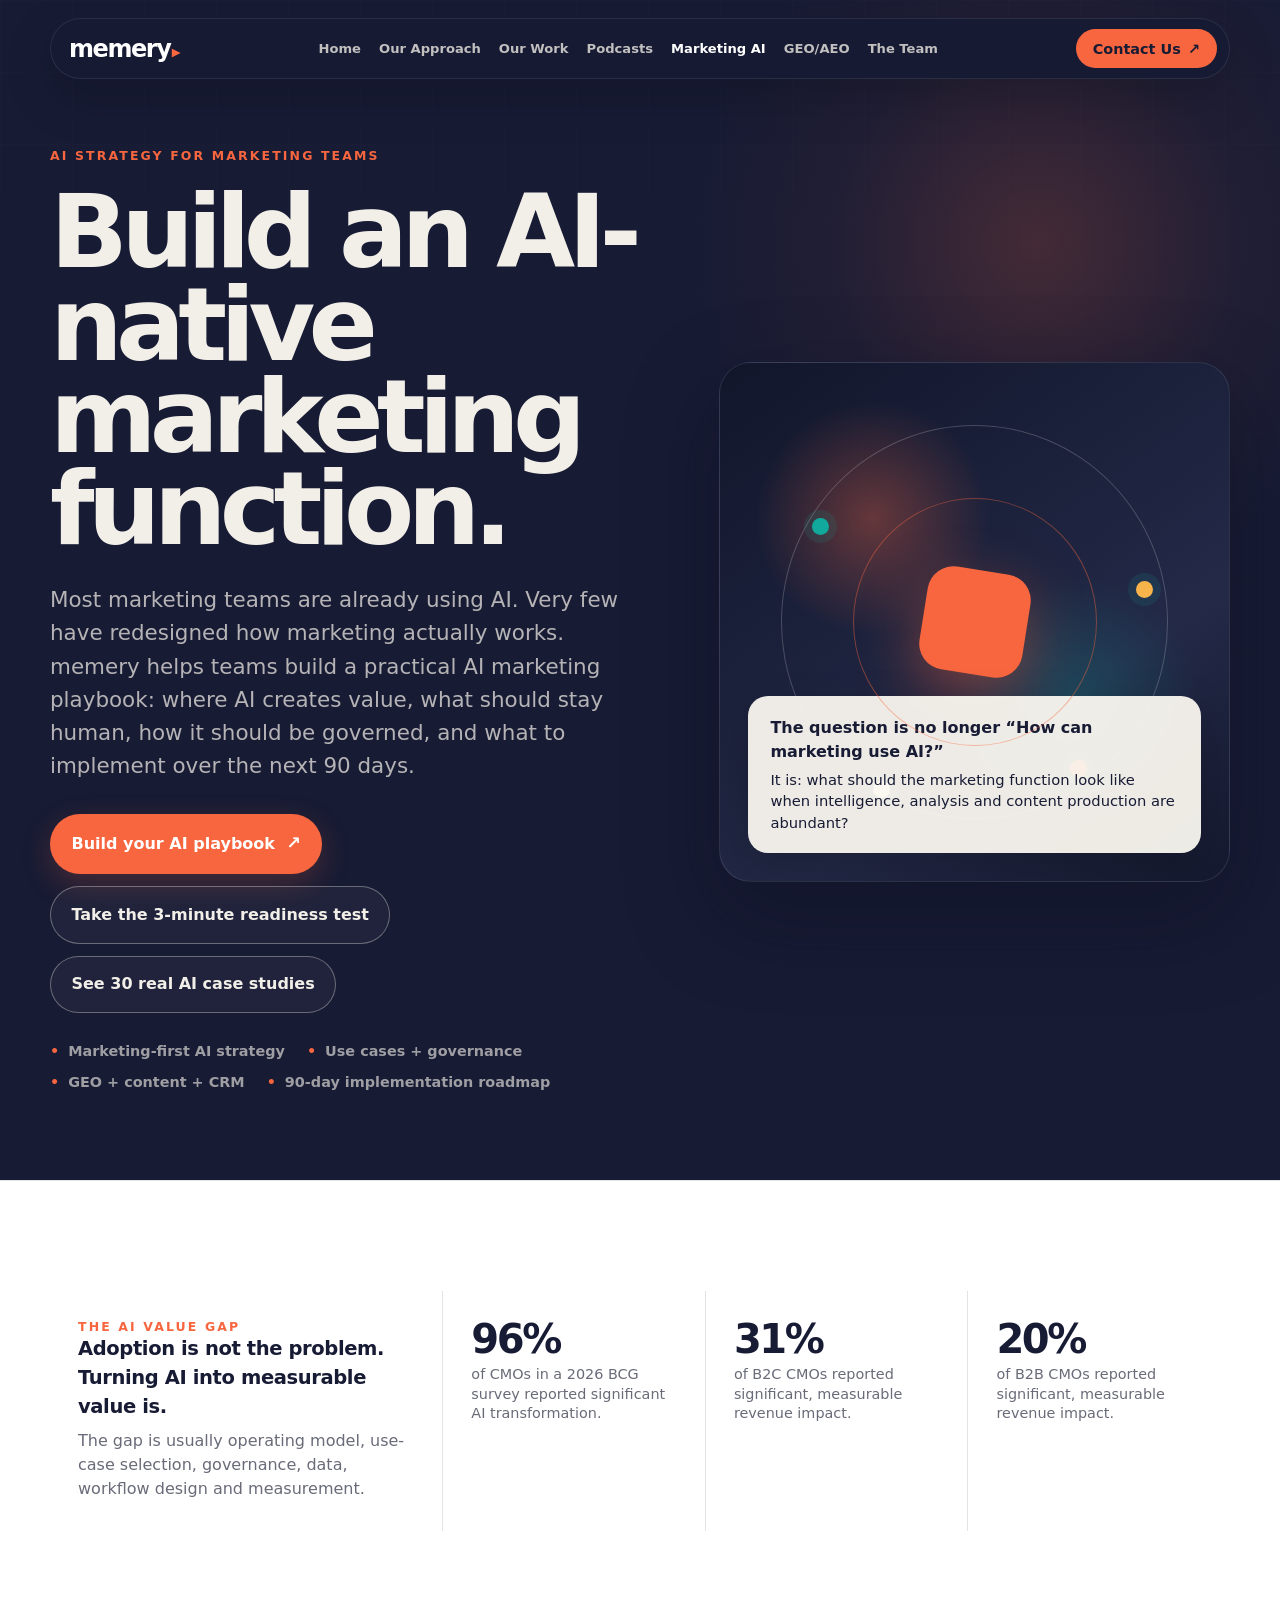
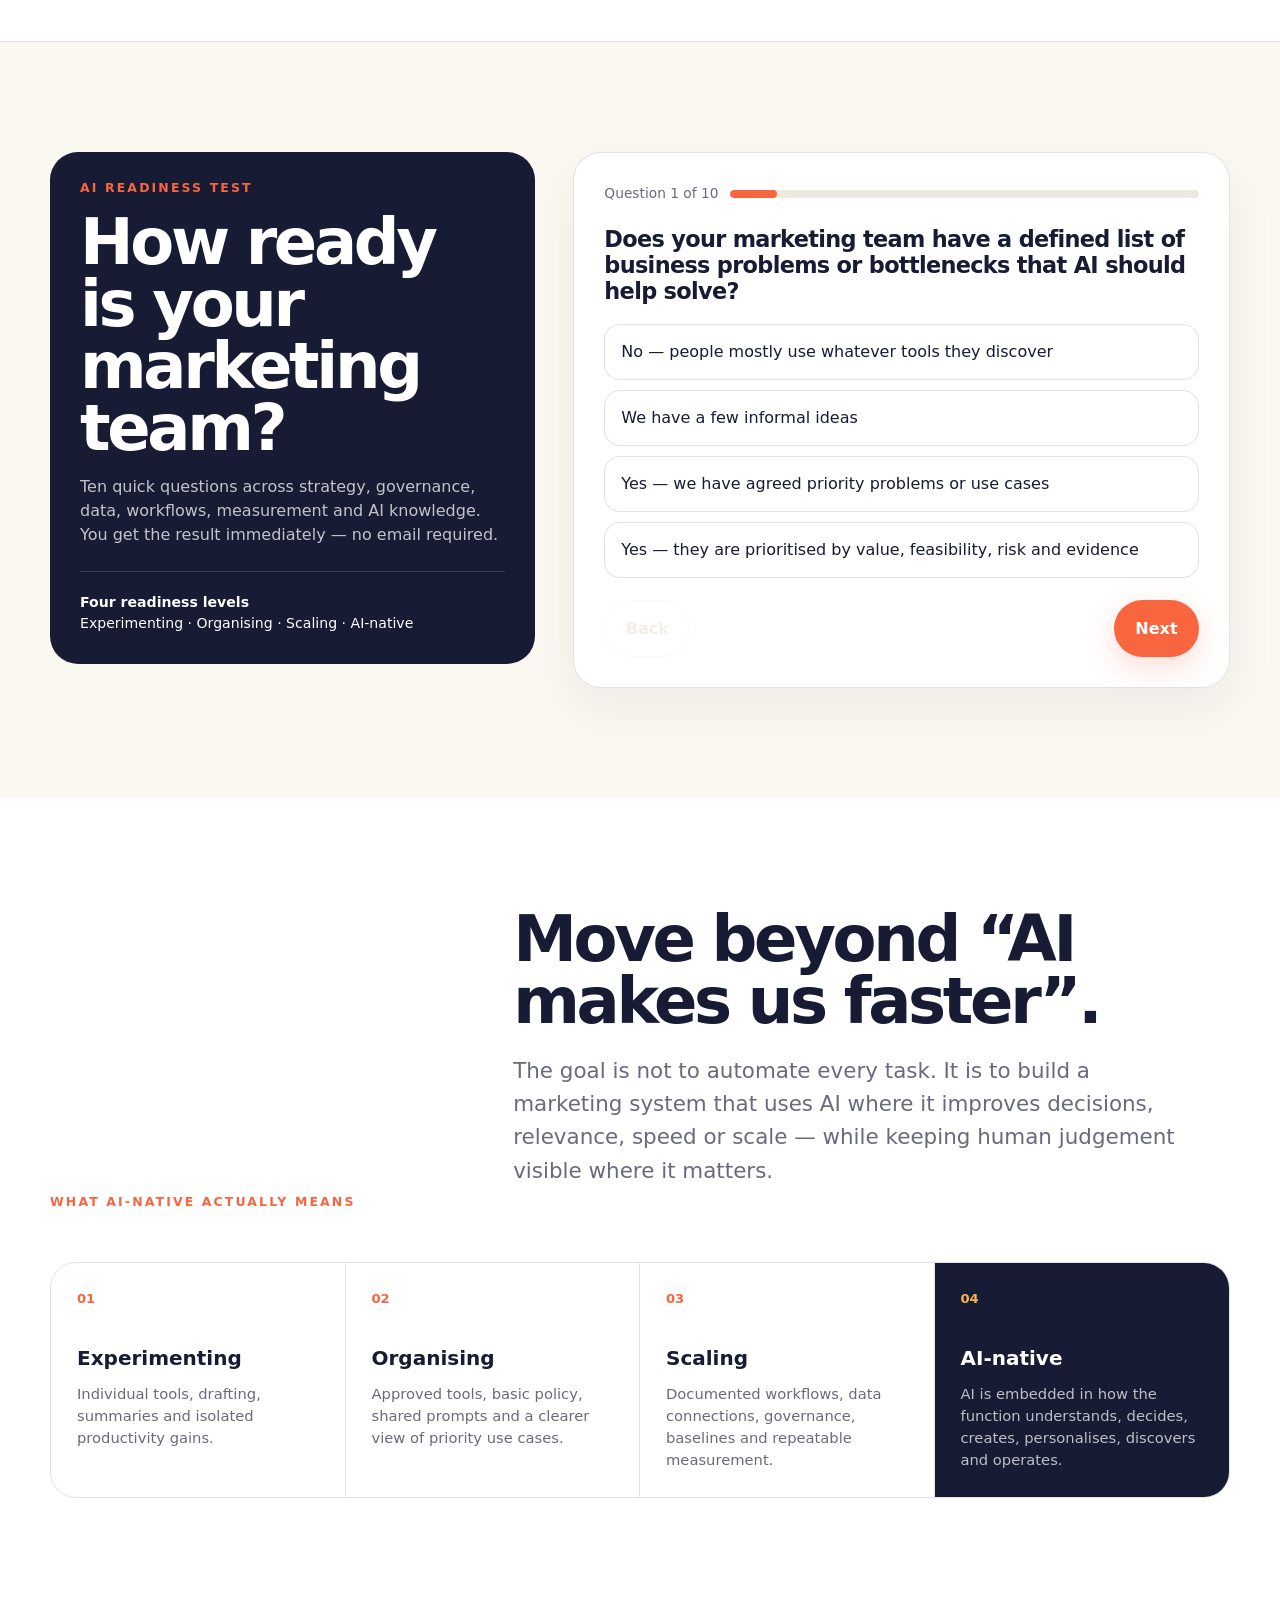
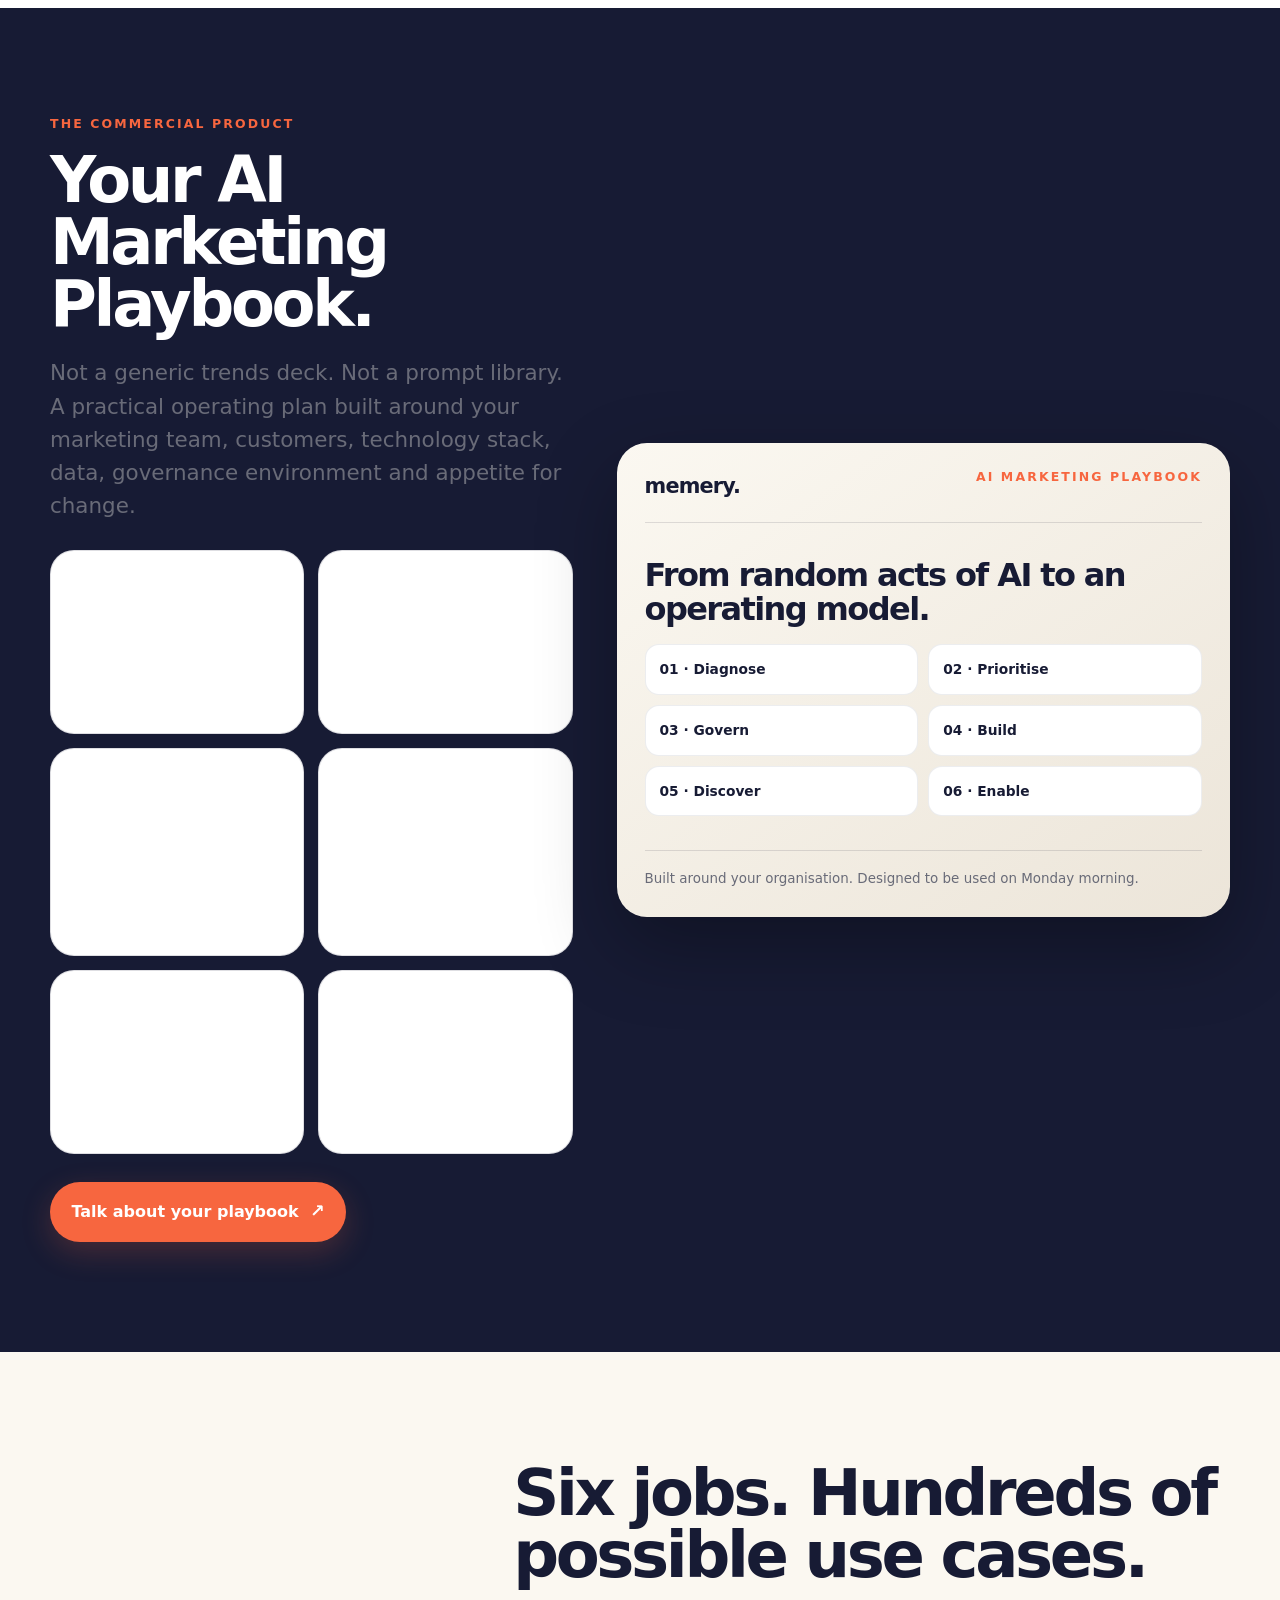
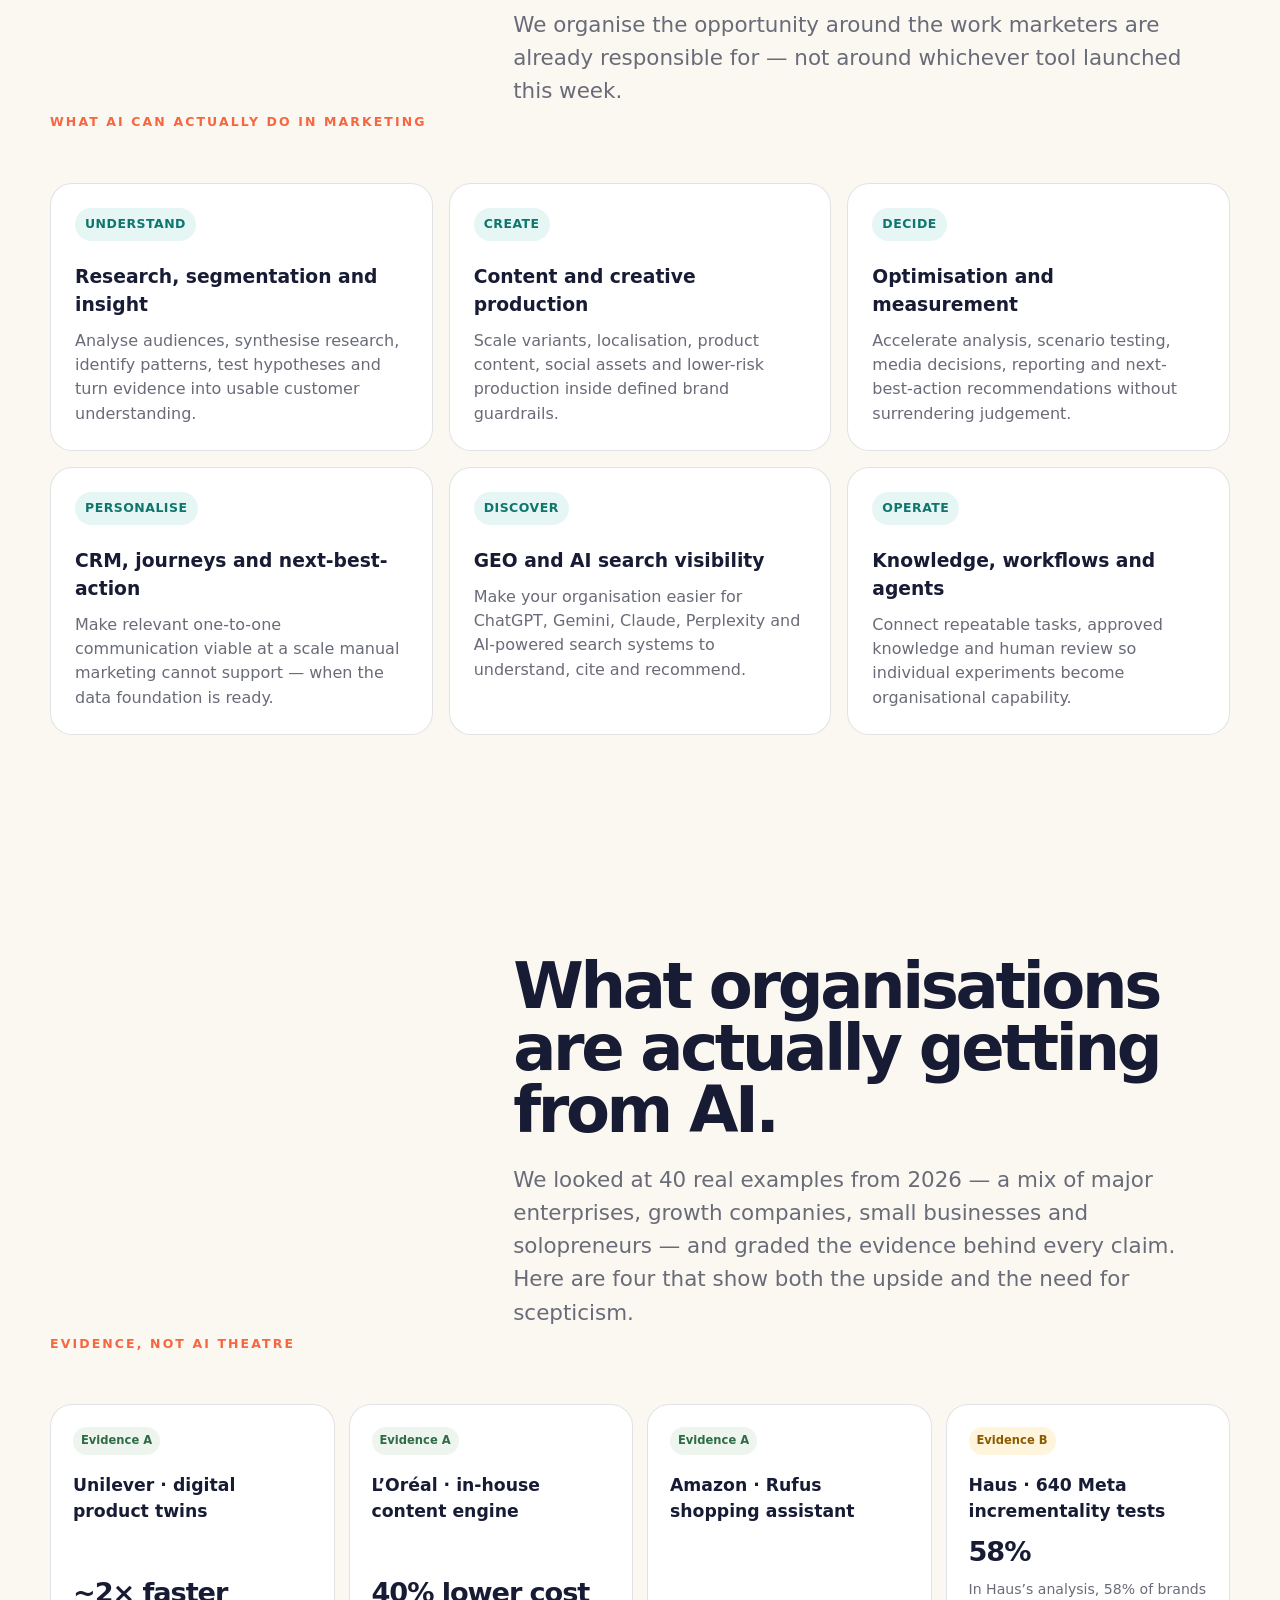
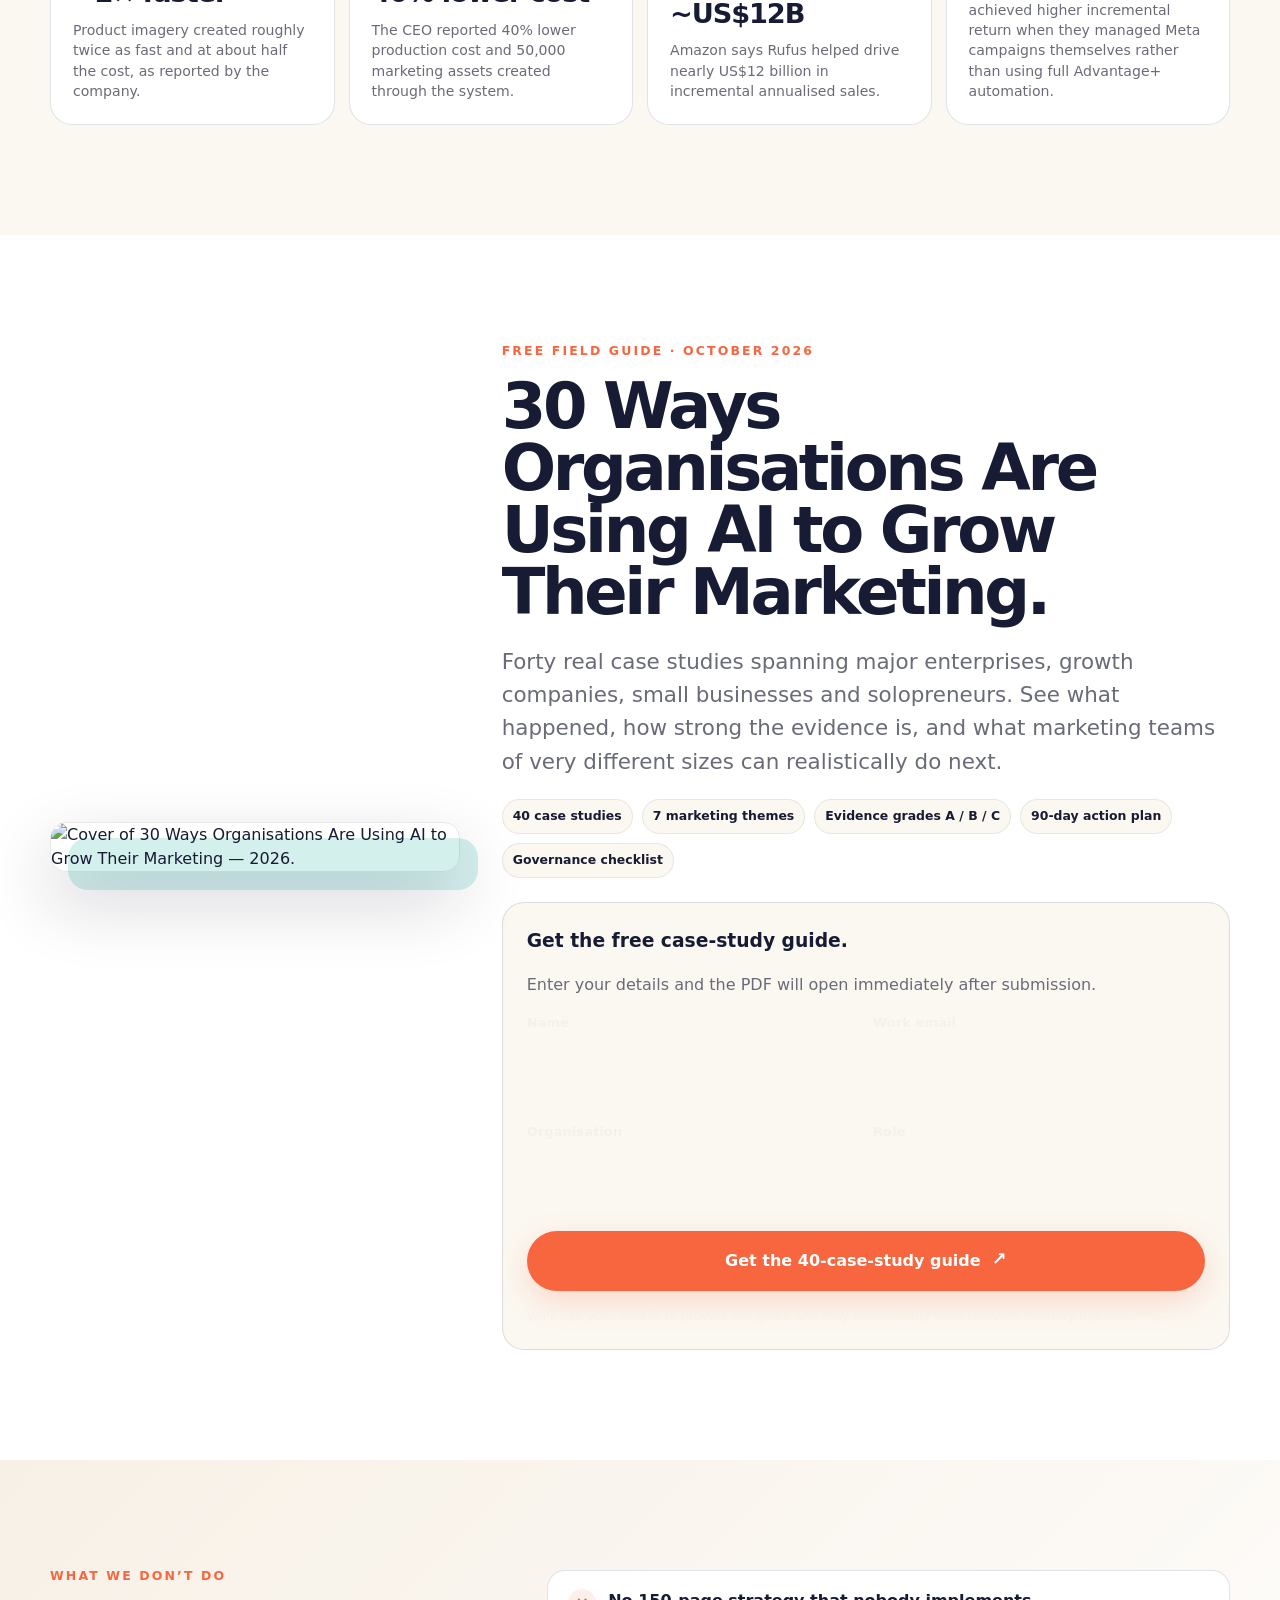
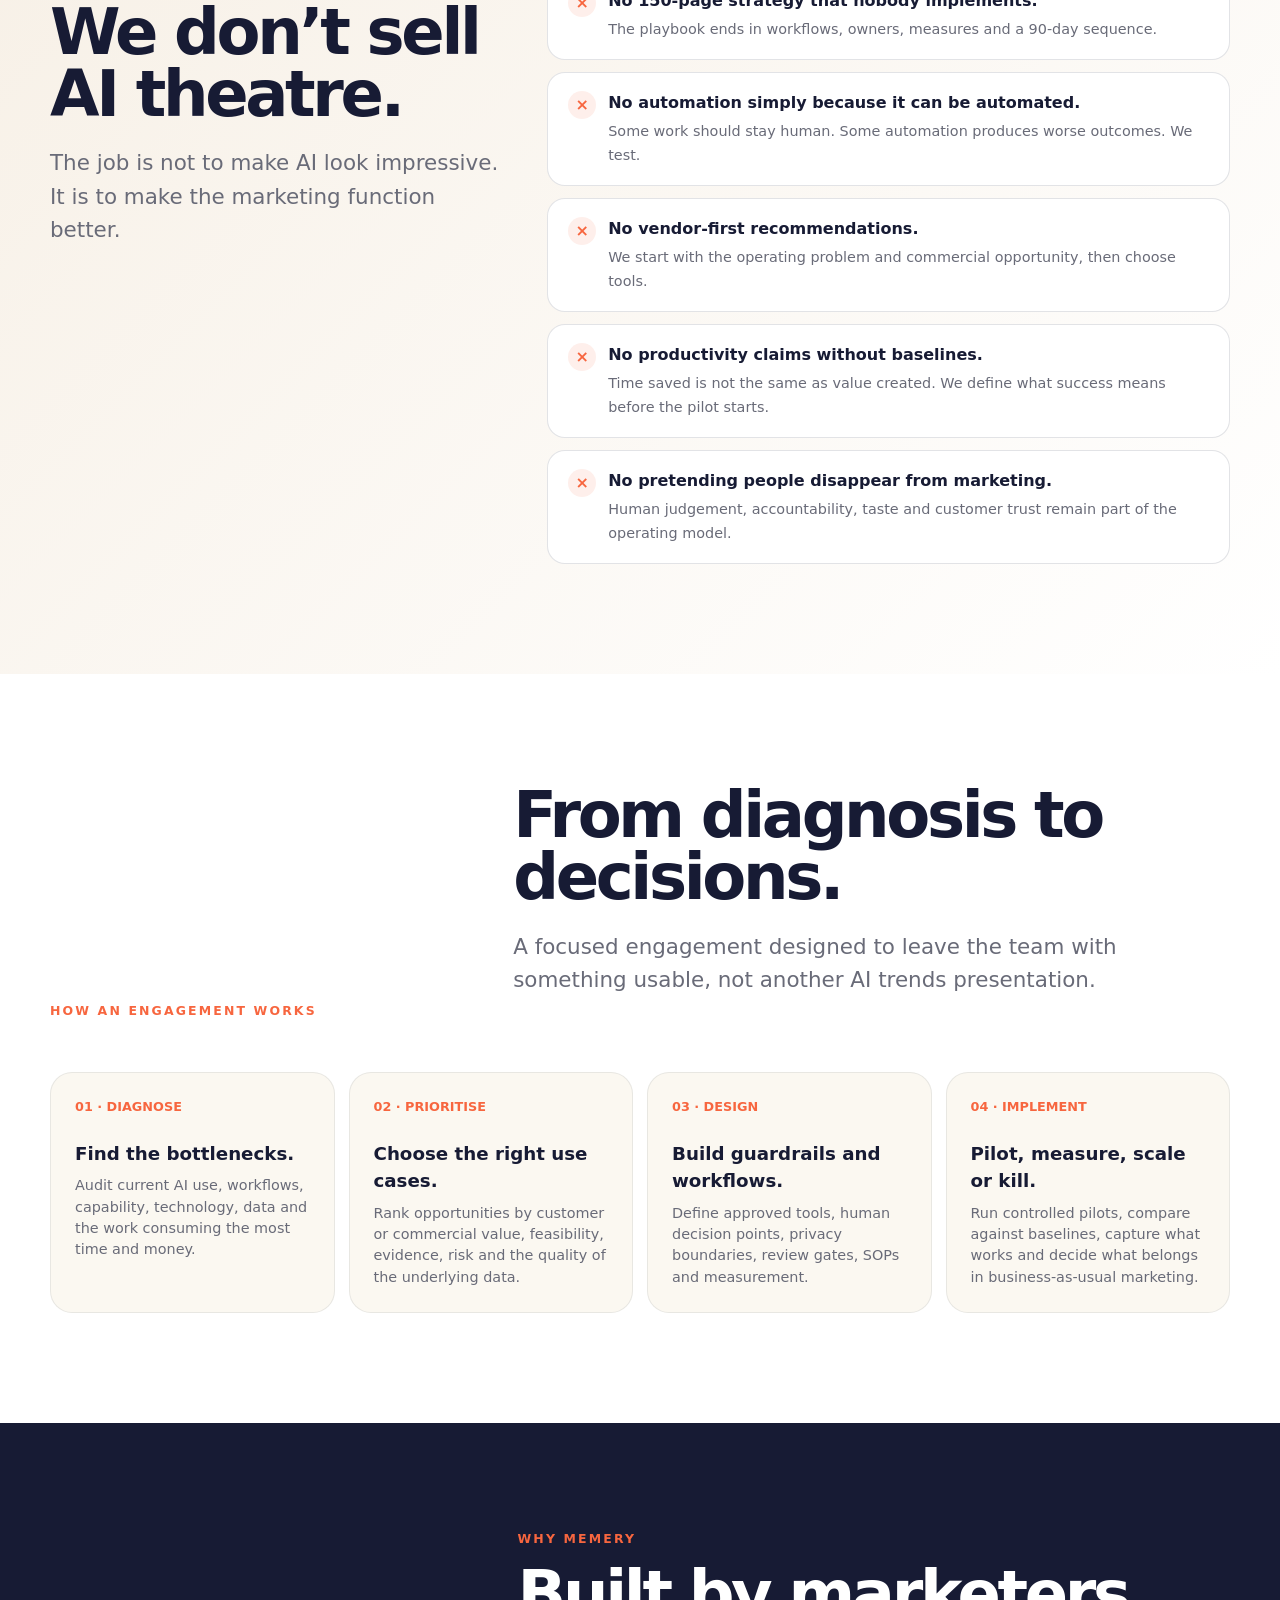
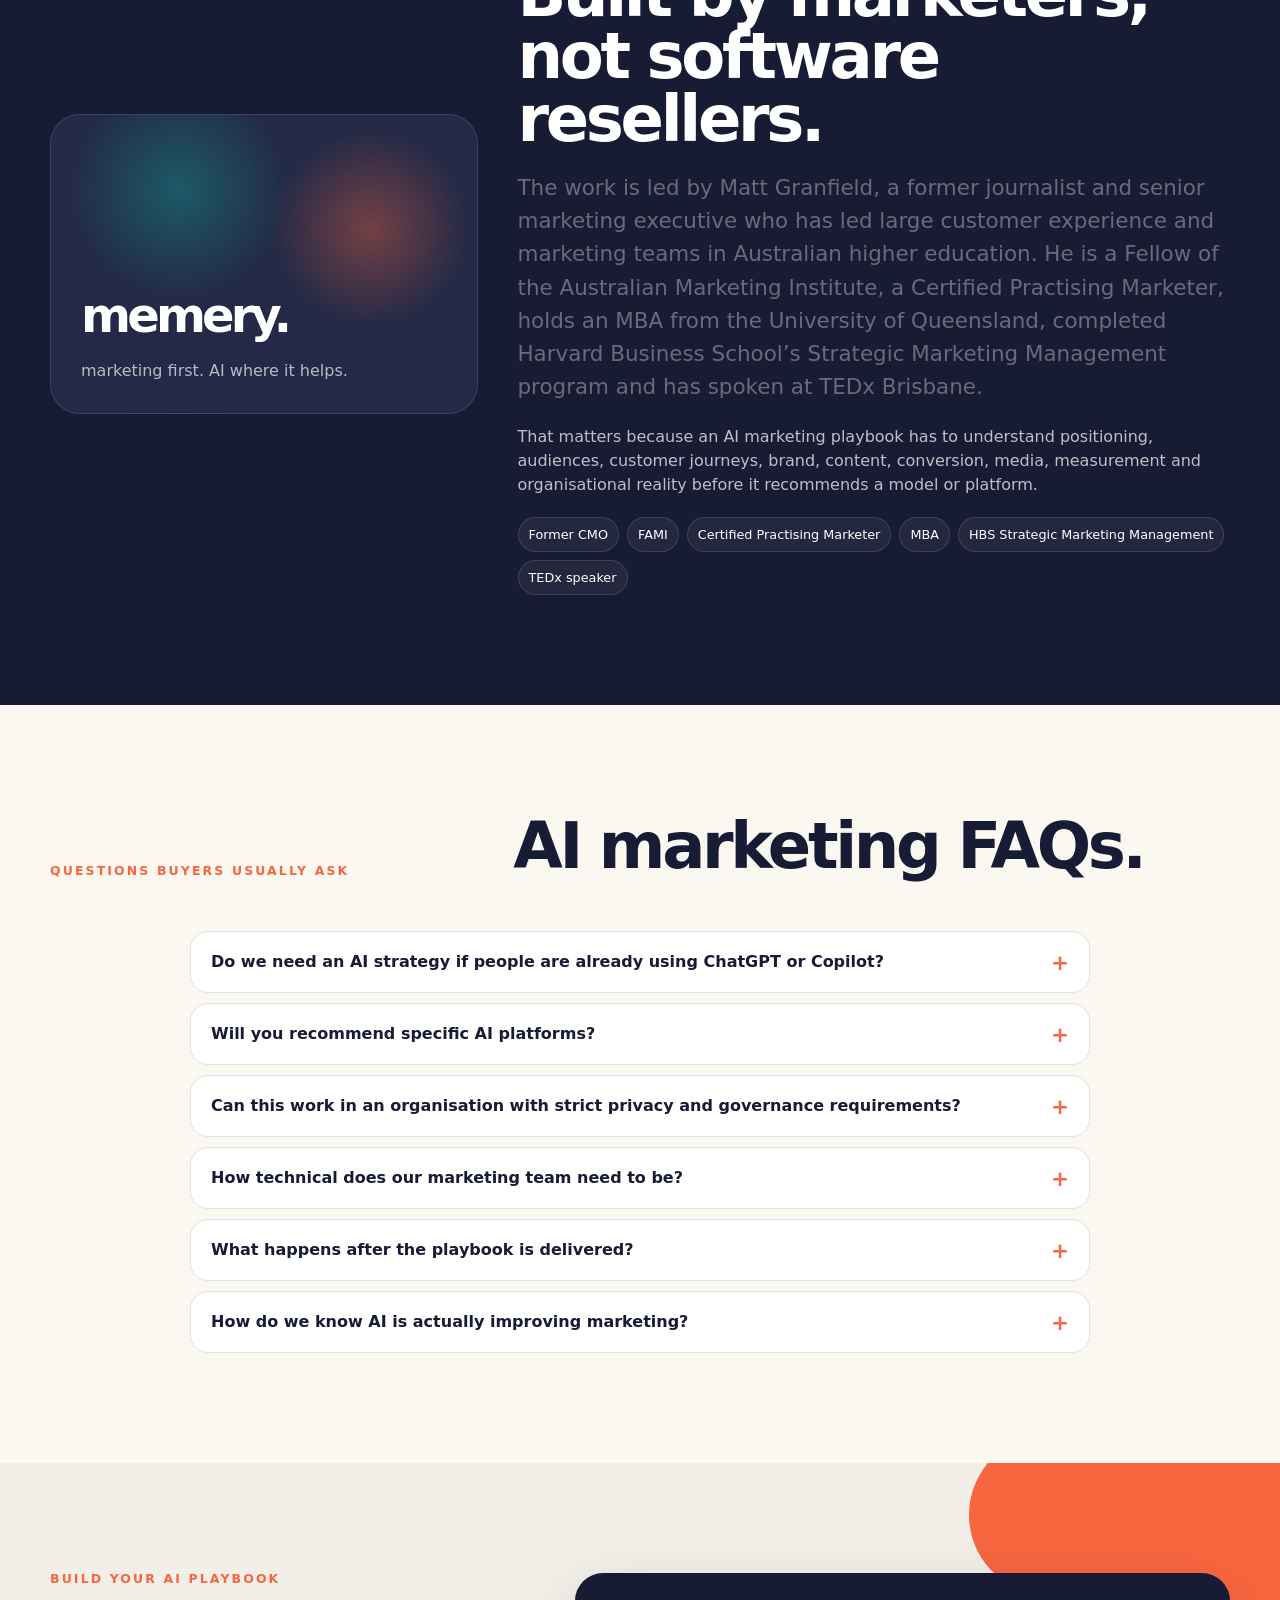
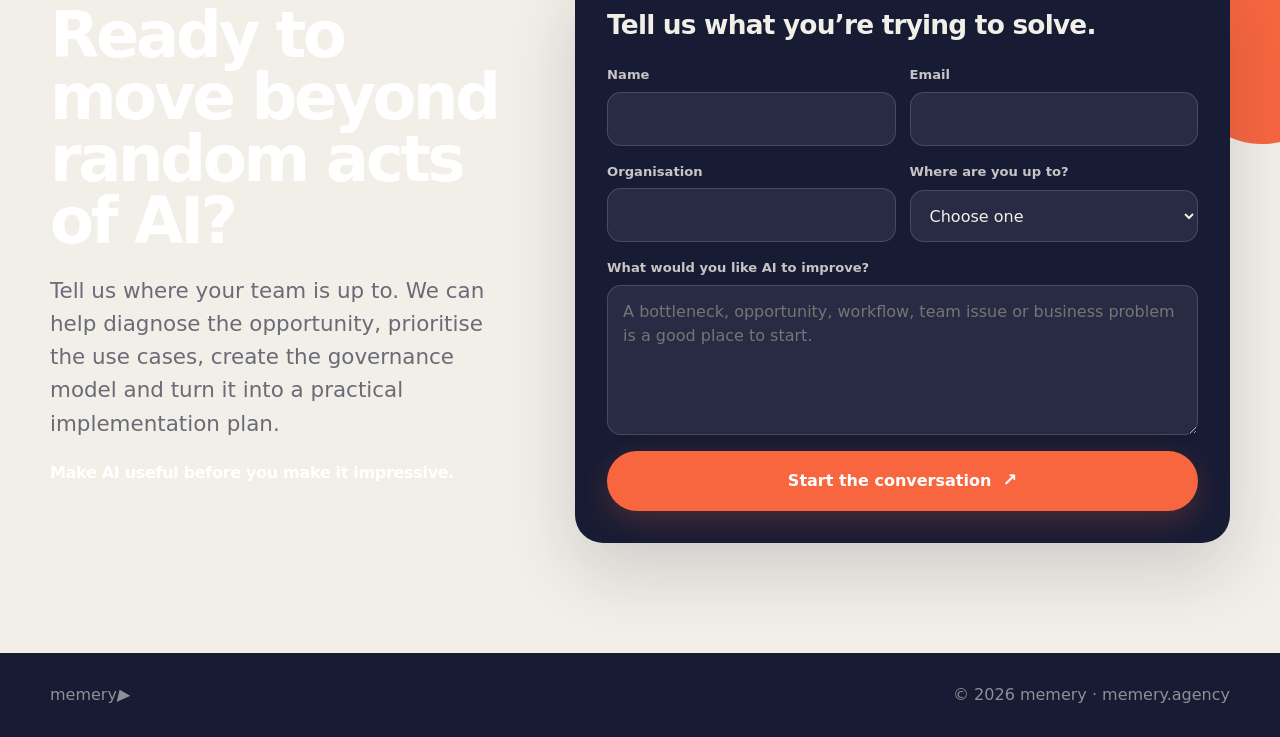
==== commit 991e6015: "Add files via upload" ====
--- a/ai-marketing.html
+++ b/ai-marketing.html
@@ -15,12 +15,695 @@
   <meta name="viewport" content="width=device-width, initial-scale=1" />
 
   <title>AI Marketing Playbooks & Strategy | memery</title>
-  <meta name="description" content="memery helps marketing teams move from scattered AI experiments to a practical AI marketing playbook — covering use cases, governance, workflows, capability, GEO and a 90-day roadmap." />
+  <meta name="description" content="Memery helps marketing teams turn scattered AI experiments into a practical operating model: prioritised use cases, governance, workflows, capability, AI visibility and a 90-day implementation roadmap." />
   <meta name="theme-color" content="#171b34" />
 
   <link rel="stylesheet" href="site.css">
   <link rel="stylesheet" href="components.css">
   <script src="menu.js" defer></script>
+
+  <style>
+    :root{
+      --ai-teal:#12a99d;
+      --ai-teal-dark:#0f766e;
+      --ai-amber:#f6b44b;
+      --ai-paper:#fbf8f1;
+      --ai-navy:#171b34;
+      --ai-coral:#f7663f;
+      --ai-muted:#696b78;
+      --ai-line:rgba(23,27,52,.12);
+    }
+
+    .page-ai-marketing .hero{padding-bottom:72px}
+    .page-ai-marketing .hero-grid{align-items:center}
+
+    .ai-hero-panel{
+      position:relative;
+      min-height:520px;
+      border-radius:32px;
+      overflow:hidden;
+      background:
+        radial-gradient(circle at 30% 30%,rgba(247,102,63,.34),transparent 23%),
+        radial-gradient(circle at 70% 65%,rgba(18,169,157,.24),transparent 25%),
+        linear-gradient(145deg,#11162b,#232947 66%,#15192f);
+      border:1px solid rgba(255,255,255,.10);
+      box-shadow:0 34px 90px rgba(8,11,24,.34);
+    }
+
+    .ai-hero-panel::before,
+    .ai-hero-panel::after{
+      content:"";
+      position:absolute;
+      border:1px solid rgba(255,255,255,.20);
+      border-radius:50%;
+      inset:12%;
+    }
+
+    .ai-hero-panel::after{
+      inset:26%;
+      border-color:rgba(247,102,63,.42);
+    }
+
+    .ai-hero-core{
+      position:absolute;
+      width:104px;
+      height:104px;
+      border-radius:26px;
+      left:50%;
+      top:50%;
+      transform:translate(-50%,-50%) rotate(9deg);
+      background:var(--ai-coral);
+      box-shadow:0 20px 60px rgba(247,102,63,.42);
+    }
+
+    .ai-hero-node{
+      position:absolute;
+      width:17px;
+      height:17px;
+      border-radius:50%;
+      background:var(--ai-teal);
+      box-shadow:0 0 0 8px rgba(18,169,157,.12);
+    }
+
+    .ai-hero-node.n1{left:18%;top:30%}
+    .ai-hero-node.n2{right:15%;top:42%;background:var(--ai-amber)}
+    .ai-hero-node.n3{left:30%;bottom:16%;background:#fff}
+    .ai-hero-node.n4{right:28%;bottom:20%;background:var(--ai-coral)}
+
+    .hero-thesis{
+      position:absolute;
+      left:28px;
+      right:28px;
+      bottom:28px;
+      padding:20px 22px;
+      border-radius:20px;
+      background:rgba(251,248,241,.94);
+      color:var(--ai-navy);
+      box-shadow:0 16px 44px rgba(0,0,0,.20);
+    }
+
+    .hero-thesis strong{display:block;font-size:1rem;margin-bottom:5px}
+    .hero-thesis span{display:block;font-size:.92rem;line-height:1.45}
+
+    .hero-actions.triple{display:flex;flex-wrap:wrap;gap:12px}
+    .hero-actions.triple .btn{margin:0}
+
+    .proof-strip{
+      border-top:1px solid var(--ai-line);
+      border-bottom:1px solid var(--ai-line);
+      background:#fff;
+    }
+
+    .proof-strip-grid{
+      display:grid;
+      grid-template-columns:1.5fr repeat(3,1fr);
+      gap:1px;
+      background:var(--ai-line);
+    }
+
+    .proof-strip-grid > div{
+      background:#fff;
+      padding:30px 28px;
+    }
+
+    .proof-strip-copy strong{
+      display:block;
+      font-size:1.22rem;
+      letter-spacing:-.02em;
+    }
+
+    .proof-strip-copy p{margin:8px 0 0;color:var(--ai-muted)}
+
+    .proof-stat strong{
+      display:block;
+      font-size:2.5rem;
+      line-height:.9;
+      letter-spacing:-.06em;
+      color:var(--ai-navy);
+    }
+
+    .proof-stat span{
+      display:block;
+      margin-top:8px;
+      color:var(--ai-muted);
+      font-size:.9rem;
+      line-height:1.35;
+    }
+
+    .section-intro{max-width:760px}
+    .section-intro .lead{max-width:680px}
+
+    .quiz-section{background:var(--ai-paper)}
+    .quiz-shell{
+      display:grid;
+      grid-template-columns:.85fr 1.15fr;
+      gap:38px;
+      align-items:start;
+    }
+
+    .quiz-aside{
+      position:sticky;
+      top:110px;
+      padding:30px;
+      border-radius:28px;
+      background:var(--ai-navy);
+      color:#fff;
+    }
+
+    .quiz-aside .eyebrow{color:rgba(255,255,255,.65)}
+    .quiz-aside h2{color:#fff}
+    .quiz-aside p{color:rgba(255,255,255,.74)}
+    .quiz-score-mini{
+      margin-top:24px;
+      padding-top:20px;
+      border-top:1px solid rgba(255,255,255,.15);
+      font-size:.88rem;
+      line-height:1.5;
+    }
+
+    .quiz-card{
+      padding:30px;
+      border:1px solid var(--ai-line);
+      border-radius:28px;
+      background:#fff;
+      box-shadow:0 20px 50px rgba(23,27,52,.06);
+    }
+
+    .quiz-progress{
+      display:flex;
+      align-items:center;
+      gap:12px;
+      margin-bottom:22px;
+      color:var(--ai-muted);
+      font-size:.86rem;
+    }
+
+    .quiz-progress-bar{
+      flex:1;
+      height:8px;
+      border-radius:999px;
+      overflow:hidden;
+      background:#eee9df;
+    }
+
+    .quiz-progress-fill{
+      height:100%;
+      width:10%;
+      background:var(--ai-coral);
+      border-radius:inherit;
+      transition:width .25s ease;
+    }
+
+    .quiz-question h3{
+      margin:0 0 20px;
+      font-size:1.4rem;
+      line-height:1.16;
+      letter-spacing:-.03em;
+    }
+
+    .quiz-options{display:grid;gap:10px}
+    .quiz-option{
+      width:100%;
+      text-align:left;
+      border:1px solid var(--ai-line);
+      background:#fff;
+      border-radius:16px;
+      padding:15px 16px;
+      cursor:pointer;
+      color:var(--ai-navy);
+      font:inherit;
+      transition:.18s ease;
+    }
+
+    .quiz-option:hover{
+      border-color:rgba(247,102,63,.7);
+      transform:translateY(-1px);
+    }
+
+    .quiz-option.selected{
+      border-color:var(--ai-coral);
+      background:rgba(247,102,63,.07);
+      box-shadow:inset 0 0 0 1px rgba(247,102,63,.18);
+    }
+
+    .quiz-nav{
+      display:flex;
+      justify-content:space-between;
+      gap:12px;
+      margin-top:22px;
+    }
+
+    .quiz-result{display:none}
+    .quiz-result.show{display:block}
+    .quiz-result-score{
+      font-size:4rem;
+      line-height:.9;
+      letter-spacing:-.07em;
+      font-weight:900;
+      color:var(--ai-coral);
+      margin:16px 0 10px;
+    }
+
+    .quiz-result h3{font-size:1.65rem;margin:0 0 8px}
+    .quiz-result p{color:var(--ai-muted)}
+    .quiz-recos{
+      display:grid;
+      gap:10px;
+      margin:22px 0;
+    }
+
+    .quiz-reco{
+      padding:14px 16px;
+      border-radius:14px;
+      background:var(--ai-paper);
+      border:1px solid rgba(23,27,52,.08);
+    }
+
+    .maturity-section{background:#fff}
+    .maturity-bar{
+      display:grid;
+      grid-template-columns:repeat(4,1fr);
+      border:1px solid var(--ai-line);
+      border-radius:26px;
+      overflow:hidden;
+      margin-top:30px;
+    }
+
+    .maturity-step{
+      padding:26px;
+      min-height:190px;
+      border-right:1px solid var(--ai-line);
+      position:relative;
+    }
+
+    .maturity-step:last-child{border-right:0}
+    .maturity-step .num{color:var(--ai-coral);font-weight:850;font-size:.82rem}
+    .maturity-step h3{margin:34px 0 10px;font-size:1.25rem}
+    .maturity-step p{margin:0;color:var(--ai-muted);font-size:.92rem;line-height:1.5}
+    .maturity-step.active{
+      background:var(--ai-navy);
+      color:#fff;
+    }
+    .maturity-step.active p{color:rgba(255,255,255,.72)}
+    .maturity-step.active .num{color:var(--ai-amber)}
+
+    .playbook-product{background:var(--ai-navy);color:#fff}
+    .playbook-product .eyebrow{color:rgba(255,255,255,.62)}
+    .playbook-product .h2{color:#fff}
+    .playbook-product .lead{color:rgba(255,255,255,.72)}
+    .playbook-product-grid{
+      display:grid;
+      grid-template-columns:.92fr 1.08fr;
+      gap:44px;
+      align-items:center;
+    }
+
+    .playbook-mock{
+      border-radius:30px;
+      padding:28px;
+      background:linear-gradient(145deg,#fbf8f1,#ece5d9);
+      color:var(--ai-navy);
+      box-shadow:0 30px 80px rgba(0,0,0,.30);
+      transform:rotate(-2deg);
+    }
+
+    .playbook-mock-top{
+      display:flex;
+      justify-content:space-between;
+      gap:20px;
+      align-items:start;
+      padding-bottom:20px;
+      border-bottom:1px solid rgba(23,27,52,.13);
+    }
+
+    .playbook-mock-mark{
+      font-weight:900;
+      letter-spacing:-.04em;
+      font-size:1.3rem;
+    }
+
+    .playbook-mock h3{
+      font-size:2rem;
+      margin:36px 0 18px;
+      line-height:1.05;
+      letter-spacing:-.05em;
+    }
+
+    .playbook-mock-grid{
+      display:grid;
+      grid-template-columns:1fr 1fr;
+      gap:10px;
+    }
+
+    .playbook-mock-grid div{
+      padding:14px;
+      background:#fff;
+      border-radius:14px;
+      font-size:.86rem;
+      font-weight:750;
+      border:1px solid rgba(23,27,52,.08);
+    }
+
+    .deliverables{
+      display:grid;
+      grid-template-columns:1fr 1fr;
+      gap:12px;
+      margin-top:28px;
+    }
+
+    .deliverable{
+      padding:18px;
+      border-radius:18px;
+      border:1px solid rgba(255,255,255,.13);
+      background:rgba(255,255,255,.04);
+    }
+
+    .deliverable strong{display:block;margin-bottom:6px;color:#fff}
+    .deliverable span{font-size:.88rem;color:rgba(255,255,255,.66);line-height:1.45}
+
+    .jobs-grid{
+      display:grid;
+      grid-template-columns:repeat(3,1fr);
+      gap:16px;
+      margin-top:30px;
+    }
+
+    .job-card{
+      padding:24px;
+      min-height:230px;
+      border:1px solid var(--ai-line);
+      border-radius:22px;
+      background:#fff;
+    }
+
+    .job-card .job-verb{
+      display:inline-flex;
+      padding:7px 10px;
+      border-radius:999px;
+      background:rgba(18,169,157,.10);
+      color:var(--ai-teal-dark);
+      font-weight:850;
+      font-size:.78rem;
+      letter-spacing:.04em;
+      text-transform:uppercase;
+    }
+
+    .job-card h3{margin:22px 0 10px}
+    .job-card p{margin:0;color:var(--ai-muted);line-height:1.52}
+
+    .cases-section{background:var(--ai-paper)}
+    .cases-grid{
+      display:grid;
+      grid-template-columns:repeat(4,1fr);
+      gap:14px;
+      margin-top:30px;
+    }
+
+    .case-card{
+      background:#fff;
+      border:1px solid var(--ai-line);
+      border-radius:22px;
+      padding:22px;
+      min-height:250px;
+      display:flex;
+      flex-direction:column;
+    }
+
+    .case-card .evidence{
+      display:inline-block;
+      align-self:flex-start;
+      padding:5px 8px;
+      border-radius:999px;
+      font-size:.72rem;
+      font-weight:850;
+      background:#eef5ef;
+      color:#2f6b44;
+    }
+
+    .case-card.evidence-b .evidence{background:#fff4dc;color:#8b5b00}
+    .case-card h3{font-size:1.08rem;margin:18px 0 8px}
+    .case-card .case-result{
+      font-size:1.7rem;
+      letter-spacing:-.04em;
+      font-weight:900;
+      margin:auto 0 6px;
+    }
+    .case-card p{margin:0;color:var(--ai-muted);font-size:.88rem;line-height:1.45}
+
+    .guide-gate{background:#fff}
+    .guide-gate-grid{
+      display:grid;
+      grid-template-columns:.72fr 1.28fr;
+      gap:42px;
+      align-items:center;
+    }
+
+    .guide-cover-wrap{
+      position:relative;
+      max-width:420px;
+      margin:auto;
+    }
+
+    .guide-cover-wrap::before{
+      content:"";
+      position:absolute;
+      inset:16px -18px -18px 18px;
+      border-radius:20px;
+      background:var(--ai-teal);
+      opacity:.18;
+    }
+
+    .guide-cover{
+      position:relative;
+      width:100%;
+      display:block;
+      border-radius:16px;
+      box-shadow:0 28px 70px rgba(23,27,52,.20);
+      border:1px solid rgba(23,27,52,.10);
+    }
+
+    .guide-meta{
+      display:flex;
+      flex-wrap:wrap;
+      gap:9px;
+      margin:20px 0 0;
+    }
+
+    .guide-meta span{
+      padding:7px 10px;
+      border-radius:999px;
+      background:var(--ai-paper);
+      border:1px solid rgba(23,27,52,.08);
+      font-size:.78rem;
+      font-weight:750;
+    }
+
+    .lead-form{
+      margin-top:24px;
+      padding:24px;
+      border:1px solid var(--ai-line);
+      border-radius:22px;
+      background:var(--ai-paper);
+    }
+
+    .lead-form .form-row{margin-bottom:12px}
+    .guide-status{display:none;margin-top:12px;font-size:.9rem}
+    .guide-status.show{display:block}
+    .guide-status.error{color:#a73024}
+
+    .anti-theatre{
+      background:linear-gradient(135deg,#f7f0e6,#fff);
+    }
+
+    .anti-grid{
+      display:grid;
+      grid-template-columns:.8fr 1.2fr;
+      gap:42px;
+      align-items:start;
+    }
+
+    .anti-list{
+      display:grid;
+      gap:12px;
+    }
+
+    .anti-item{
+      padding:18px 20px;
+      border-radius:18px;
+      border:1px solid var(--ai-line);
+      background:#fff;
+      display:grid;
+      grid-template-columns:28px 1fr;
+      gap:12px;
+      align-items:start;
+    }
+
+    .anti-x{
+      width:28px;height:28px;border-radius:50%;
+      display:grid;place-items:center;
+      background:rgba(247,102,63,.10);
+      color:var(--ai-coral);
+      font-weight:900;
+    }
+
+    .anti-item strong{display:block;margin-bottom:4px}
+    .anti-item span{color:var(--ai-muted);font-size:.9rem;line-height:1.45}
+
+    .engagement{
+      background:#fff;
+    }
+
+    .engagement-steps{
+      display:grid;
+      grid-template-columns:repeat(4,1fr);
+      gap:14px;
+      margin-top:30px;
+    }
+
+    .engagement-step{
+      padding:24px;
+      border-radius:22px;
+      background:var(--ai-paper);
+      border:1px solid rgba(23,27,52,.08);
+    }
+
+    .engagement-step .num{color:var(--ai-coral);font-size:.8rem;font-weight:900}
+    .engagement-step h3{margin:24px 0 8px;font-size:1.14rem}
+    .engagement-step p{margin:0;color:var(--ai-muted);font-size:.9rem;line-height:1.48}
+
+    .founder-strip{
+      background:var(--ai-navy);
+      color:#fff;
+    }
+
+    .founder-grid{
+      display:grid;
+      grid-template-columns:.75fr 1.25fr;
+      gap:40px;
+      align-items:center;
+    }
+
+    .founder-badge{
+      min-height:300px;
+      border-radius:30px;
+      padding:30px;
+      display:flex;
+      flex-direction:column;
+      justify-content:flex-end;
+      background:
+        radial-gradient(circle at 30% 25%,rgba(18,169,157,.38),transparent 30%),
+        radial-gradient(circle at 75% 38%,rgba(247,102,63,.38),transparent 27%),
+        #232947;
+      border:1px solid rgba(255,255,255,.12);
+    }
+
+    .founder-badge .mark{
+      font-size:3rem;
+      letter-spacing:-.08em;
+      font-weight:900;
+    }
+
+    .founder-strip .eyebrow{color:rgba(255,255,255,.6)}
+    .founder-strip .h2{color:#fff}
+    .founder-strip p{color:rgba(255,255,255,.72)}
+
+    .credential-row{
+      display:flex;
+      flex-wrap:wrap;
+      gap:8px;
+      margin-top:20px;
+    }
+
+    .credential-row span{
+      padding:7px 10px;
+      border-radius:999px;
+      background:rgba(255,255,255,.06);
+      border:1px solid rgba(255,255,255,.12);
+      font-size:.8rem;
+      color:#fff;
+    }
+
+    .faq-list{
+      max-width:900px;
+      margin:30px auto 0;
+      display:grid;
+      gap:10px;
+    }
+
+    .faq-list details{
+      border:1px solid var(--ai-line);
+      border-radius:18px;
+      padding:0 20px;
+      background:#fff;
+    }
+
+    .faq-list summary{
+      cursor:pointer;
+      font-weight:820;
+      padding:18px 0;
+      list-style:none;
+      position:relative;
+      padding-right:28px;
+    }
+
+    .faq-list summary::-webkit-details-marker{display:none}
+    .faq-list summary::after{
+      content:"+";
+      position:absolute;
+      right:0;
+      top:15px;
+      font-size:1.35rem;
+      color:var(--ai-coral);
+    }
+
+    .faq-list details[open] summary::after{content:"–"}
+    .faq-list details p{margin:0 0 18px;color:var(--ai-muted);line-height:1.58}
+
+    .final-cta{background:var(--ai-coral);color:#fff}
+    .final-cta .eyebrow{color:rgba(255,255,255,.72)}
+    .final-cta .h2{color:#fff}
+    .final-cta .lead{color:rgba(255,255,255,.86)}
+    .final-cta .btn.primary{background:#fff;color:var(--ai-navy)}
+    .final-cta .btn.secondary{border-color:rgba(255,255,255,.55);color:#fff}
+
+    @media (max-width:980px){
+      .proof-strip-grid,
+      .quiz-shell,
+      .playbook-product-grid,
+      .guide-gate-grid,
+      .anti-grid,
+      .founder-grid{grid-template-columns:1fr}
+
+      .proof-strip-grid{background:#fff}
+      .proof-strip-grid > div{border-bottom:1px solid var(--ai-line)}
+      .quiz-aside{position:static}
+      .cases-grid{grid-template-columns:1fr 1fr}
+      .jobs-grid{grid-template-columns:1fr 1fr}
+      .engagement-steps{grid-template-columns:1fr 1fr}
+      .maturity-bar{grid-template-columns:1fr 1fr}
+      .maturity-step:nth-child(2){border-right:0}
+      .maturity-step{border-bottom:1px solid var(--ai-line)}
+      .maturity-step:nth-child(3),
+      .maturity-step:nth-child(4){border-bottom:0}
+    }
+
+    @media (max-width:680px){
+      .ai-hero-panel{min-height:390px}
+      .hero-thesis{left:18px;right:18px;bottom:18px}
+      .cases-grid,
+      .jobs-grid,
+      .engagement-steps,
+      .deliverables,
+      .playbook-mock-grid,
+      .maturity-bar{grid-template-columns:1fr}
+      .maturity-step{border-right:0;border-bottom:1px solid var(--ai-line)!important}
+      .maturity-step:last-child{border-bottom:0!important}
+      .quiz-card,.quiz-aside{padding:22px}
+      .guide-gate-grid{gap:28px}
+      .proof-stat strong{font-size:2rem}
+    }
+  </style>
+
 </head>
 
 <body class="page-ai-marketing">
@@ -29,943 +712,628 @@
 
 <main id="top">
 
-    <section class="hero">
-
-      <div class="wrap hero-grid">
-
-        <div class="reveal">
-
-          <div class="eyebrow">
-            AI strategy for marketing teams
+  <section class="hero">
+    <div class="wrap hero-grid">
+
+      <div class="reveal">
+        <div class="eyebrow">AI strategy for marketing teams</div>
+
+        <h1 class="display">Build an AI-native marketing function.</h1>
+
+        <p class="lead">
+          Most marketing teams are already using AI. Very few have redesigned how marketing actually works.
+          memery helps teams build a practical AI marketing playbook: where AI creates value, what should stay human,
+          how it should be governed, and what to implement over the next 90 days.
+        </p>
+
+        <div class="hero-actions triple">
+          <a class="btn primary" href="#playbook-product">
+            Build your AI playbook <span class="arrow">↗</span>
+          </a>
+          <a class="btn secondary" href="#readiness">
+            Take the 3-minute readiness test
+          </a>
+          <a class="btn secondary" href="#case-guide">
+            See 30 real AI case studies
+          </a>
+        </div>
+
+        <div class="trust-line">
+          <span>Marketing-first AI strategy</span>
+          <span>Use cases + governance</span>
+          <span>GEO + content + CRM</span>
+          <span>90-day implementation roadmap</span>
+        </div>
+      </div>
+
+      <div class="ai-hero-panel reveal" aria-hidden="true">
+        <div class="ai-hero-core"></div>
+        <div class="ai-hero-node n1"></div>
+        <div class="ai-hero-node n2"></div>
+        <div class="ai-hero-node n3"></div>
+        <div class="ai-hero-node n4"></div>
+        <div class="hero-thesis">
+          <strong>The question is no longer “How can marketing use AI?”</strong>
+          <span>It is: what should the marketing function look like when intelligence, analysis and content production are abundant?</span>
+        </div>
+      </div>
+
+    </div>
+  </section>
+
+
+  <section class="proof-strip" aria-label="The AI value gap">
+    <div class="wrap proof-strip-grid">
+      <div class="proof-strip-copy">
+        <div class="eyebrow">The AI value gap</div>
+        <strong>Adoption is not the problem. Turning AI into measurable value is.</strong>
+        <p>The gap is usually operating model, use-case selection, governance, data, workflow design and measurement.</p>
+      </div>
+      <div class="proof-stat">
+        <strong>96%</strong>
+        <span>of CMOs in a 2026 BCG survey reported significant AI transformation.</span>
+      </div>
+      <div class="proof-stat">
+        <strong>31%</strong>
+        <span>of B2C CMOs reported significant, measurable revenue impact.</span>
+      </div>
+      <div class="proof-stat">
+        <strong>20%</strong>
+        <span>of B2B CMOs reported significant, measurable revenue impact.</span>
+      </div>
+    </div>
+  </section>
+
+
+  <section class="quiz-section" id="readiness">
+    <div class="wrap quiz-shell">
+
+      <aside class="quiz-aside reveal">
+        <div class="eyebrow">AI readiness test</div>
+        <h2 class="h2" style="margin-top:16px;">How ready is your marketing team?</h2>
+        <p>
+          Ten quick questions across strategy, governance, data, workflows, measurement and AI knowledge.
+          You get the result immediately — no email required.
+        </p>
+        <div class="quiz-score-mini">
+          <strong>Four readiness levels</strong><br>
+          Experimenting · Organising · Scaling · AI-native
+        </div>
+      </aside>
+
+      <div class="quiz-card reveal" id="quizCard">
+        <div class="quiz-progress">
+          <span id="quizProgressText">Question 1 of 10</span>
+          <div class="quiz-progress-bar">
+            <div class="quiz-progress-fill" id="quizProgressFill"></div>
           </div>
-
-          <h1 class="display">
-            Build an AI-native marketing function.
-          </h1>
-
+        </div>
+
+        <div id="quizQuestionWrap">
+          <div class="quiz-question">
+            <h3 id="quizQuestion"></h3>
+            <div class="quiz-options" id="quizOptions"></div>
+          </div>
+
+          <div class="quiz-nav">
+            <button class="btn secondary" type="button" id="quizBack" disabled>Back</button>
+            <button class="btn primary" type="button" id="quizNext" disabled>Next</button>
+          </div>
+        </div>
+
+        <div class="quiz-result" id="quizResult">
+          <div class="eyebrow">Your AI readiness</div>
+          <div class="quiz-result-score" id="quizScore">0/30</div>
+          <h3 id="quizStage"></h3>
+          <p id="quizSummary"></p>
+
+          <div class="quiz-recos" id="quizRecos"></div>
+
+          <div class="hero-actions" style="margin-top:22px;">
+            <a class="btn primary" href="#contact">Talk to memery about this score <span class="arrow">↗</span></a>
+            <button class="btn secondary" type="button" id="quizRestart">Retake the test</button>
+          </div>
+        </div>
+      </div>
+
+    </div>
+  </section>
+
+
+  <section class="maturity-section">
+    <div class="wrap">
+      <div class="section-head reveal">
+        <div class="eyebrow">What AI-native actually means</div>
+        <div class="section-intro">
+          <h2 class="h2">Move beyond “AI makes us faster”.</h2>
           <p class="lead">
-            Not another prompt library. Not a list of shiny tools.
-            memery helps brands build practical AI marketing playbooks that show
-            where AI creates value, what should stay human, how to govern it,
-            and what your team should actually do next.
+            The goal is not to automate every task. It is to build a marketing system that uses AI where it improves
+            decisions, relevance, speed or scale — while keeping human judgement visible where it matters.
           </p>
-
-          <div class="hero-actions">
-            <a class="btn primary" href="#contact">
-              Build your AI playbook <span class="arrow">↗</span>
-            </a>
-
-            <a class="btn secondary" href="#services">
-              See what’s inside
-            </a>
+        </div>
+      </div>
+
+      <div class="maturity-bar reveal">
+        <article class="maturity-step">
+          <div class="num">01</div>
+          <h3>Experimenting</h3>
+          <p>Individual tools, drafting, summaries and isolated productivity gains.</p>
+        </article>
+        <article class="maturity-step">
+          <div class="num">02</div>
+          <h3>Organising</h3>
+          <p>Approved tools, basic policy, shared prompts and a clearer view of priority use cases.</p>
+        </article>
+        <article class="maturity-step">
+          <div class="num">03</div>
+          <h3>Scaling</h3>
+          <p>Documented workflows, data connections, governance, baselines and repeatable measurement.</p>
+        </article>
+        <article class="maturity-step active">
+          <div class="num">04</div>
+          <h3>AI-native</h3>
+          <p>AI is embedded in how the function understands, decides, creates, personalises, discovers and operates.</p>
+        </article>
+      </div>
+    </div>
+  </section>
+
+
+  <section class="playbook-product" id="playbook-product">
+    <div class="wrap playbook-product-grid">
+
+      <div class="reveal">
+        <div class="eyebrow">The commercial product</div>
+        <h2 class="h2" style="margin-top:18px;">Your AI Marketing Playbook.</h2>
+        <p class="lead">
+          Not a generic trends deck. Not a prompt library. A practical operating plan built around your marketing team,
+          customers, technology stack, data, governance environment and appetite for change.
+        </p>
+
+        <div class="deliverables">
+          <div class="deliverable">
+            <strong>AI maturity assessment</strong>
+            <span>Where the function sits today and the realistic next level.</span>
           </div>
-
-          <div class="trust-line">
-            <span>Marketing-first AI strategy</span>
-            <span>Use cases + governance</span>
-            <span>GEO + content + CRM</span>
-            <span>90-day implementation roadmap</span>
+          <div class="deliverable">
+            <strong>Prioritised use-case portfolio</strong>
+            <span>High-value opportunities ranked by impact, feasibility and risk.</span>
           </div>
-
-        </div>
-
-
-        <div class="ai-scene reveal" aria-hidden="true">
-
-          <div class="ai-orbit o1"></div>
-          <div class="ai-orbit o2"></div>
-          <div class="ai-orbit o3"></div>
-
-          <div class="ai-core"></div>
-
-          <div class="ai-node n1"></div>
-          <div class="ai-node n2"></div>
-          <div class="ai-node n3"></div>
-
-          <div class="floating-note">
-            <strong>The real question is not “How can marketing use AI?”</strong>
-            <span>It is: what should the marketing function look like when intelligence, analysis and content production are abundant?</span>
+          <div class="deliverable">
+            <strong>Governance + risk model</strong>
+            <span>Data boundaries, human sign-off, disclosure, escalation and accountability.</span>
           </div>
-
-        </div>
-
-      </div>
-
-    </section>
-
-
-    <section class="positioning">
-
-      <div class="wrap">
-
-        <div class="section-head reveal">
-
-          <div class="eyebrow">
-            The opportunity
+          <div class="deliverable">
+            <strong>Workflow toolkit</strong>
+            <span>Repeatable processes, prompts, SOPs, automations and agent opportunities.</span>
           </div>
-
-          <div>
-            <h2 class="h2">
-              Faster copy is useful.<br>A different operating model is better.
-            </h2>
-
-            <p class="lead">
-              Most marketing teams begin with ChatGPT drafts, meeting summaries and ad variants.
-              That is a sensible start. It is also the least interesting part of the opportunity.
-              The bigger gains come when AI improves decisions, makes personalisation viable,
-              connects to real workflows and gives teams capabilities they could not previously afford.
+          <div class="deliverable">
+            <strong>Capability plan</strong>
+            <span>Skills, ownership, training and the roles that need to change.</span>
+          </div>
+          <div class="deliverable">
+            <strong>90-day roadmap</strong>
+            <span>The sequence of pilots, controls, measures and decisions that turns strategy into practice.</span>
+          </div>
+        </div>
+
+        <div class="hero-actions" style="margin-top:28px;">
+          <a class="btn primary" href="#contact">Talk about your playbook <span class="arrow">↗</span></a>
+        </div>
+      </div>
+
+      <div class="playbook-mock reveal" aria-hidden="true">
+        <div class="playbook-mock-top">
+          <div class="playbook-mock-mark">memery.</div>
+          <div class="eyebrow">AI Marketing Playbook</div>
+        </div>
+        <h3>From random acts of AI to an operating model.</h3>
+        <div class="playbook-mock-grid">
+          <div>01 · Diagnose</div>
+          <div>02 · Prioritise</div>
+          <div>03 · Govern</div>
+          <div>04 · Build</div>
+          <div>05 · Discover</div>
+          <div>06 · Enable</div>
+        </div>
+        <div style="margin-top:34px;padding-top:18px;border-top:1px solid rgba(23,27,52,.13);font-size:.84rem;color:#696b78;">
+          Built around your organisation. Designed to be used on Monday morning.
+        </div>
+      </div>
+
+    </div>
+  </section>
+
+
+  <section id="use-cases">
+    <div class="wrap">
+      <div class="section-head reveal">
+        <div class="eyebrow">What AI can actually do in marketing</div>
+        <div class="section-intro">
+          <h2 class="h2">Six jobs. Hundreds of possible use cases.</h2>
+          <p class="lead">
+            We organise the opportunity around the work marketers are already responsible for — not around whichever tool launched this week.
+          </p>
+        </div>
+      </div>
+
+      <div class="jobs-grid">
+        <article class="job-card reveal">
+          <span class="job-verb">Understand</span>
+          <h3>Research, segmentation and insight</h3>
+          <p>Analyse audiences, synthesise research, identify patterns, test hypotheses and turn evidence into usable customer understanding.</p>
+        </article>
+        <article class="job-card reveal">
+          <span class="job-verb">Create</span>
+          <h3>Content and creative production</h3>
+          <p>Scale variants, localisation, product content, social assets and lower-risk production inside defined brand guardrails.</p>
+        </article>
+        <article class="job-card reveal">
+          <span class="job-verb">Decide</span>
+          <h3>Optimisation and measurement</h3>
+          <p>Accelerate analysis, scenario testing, media decisions, reporting and next-best-action recommendations without surrendering judgement.</p>
+        </article>
+        <article class="job-card reveal">
+          <span class="job-verb">Personalise</span>
+          <h3>CRM, journeys and next-best-action</h3>
+          <p>Make relevant one-to-one communication viable at a scale manual marketing cannot support — when the data foundation is ready.</p>
+        </article>
+        <article class="job-card reveal">
+          <span class="job-verb">Discover</span>
+          <h3>GEO and AI search visibility</h3>
+          <p>Make your organisation easier for ChatGPT, Gemini, Claude, Perplexity and AI-powered search systems to understand, cite and recommend.</p>
+        </article>
+        <article class="job-card reveal">
+          <span class="job-verb">Operate</span>
+          <h3>Knowledge, workflows and agents</h3>
+          <p>Connect repeatable tasks, approved knowledge and human review so individual experiments become organisational capability.</p>
+        </article>
+      </div>
+    </div>
+  </section>
+
+
+  <section class="cases-section">
+    <div class="wrap">
+      <div class="section-head reveal">
+        <div class="eyebrow">Evidence, not AI theatre</div>
+        <div class="section-intro">
+          <h2 class="h2">What organisations are actually getting from AI.</h2>
+          <p class="lead">
+            We looked at 40 real examples from 2026 — a mix of major enterprises, growth companies, small businesses and solopreneurs — and graded the evidence behind every claim.
+            Here are four that show both the upside and the need for scepticism.
+          </p>
+        </div>
+      </div>
+
+      <div class="cases-grid">
+        <article class="case-card reveal">
+          <span class="evidence">Evidence A</span>
+          <h3>Unilever · digital product twins</h3>
+          <div class="case-result">~2× faster</div>
+          <p>Product imagery created roughly twice as fast and at about half the cost, as reported by the company.</p>
+        </article>
+
+        <article class="case-card reveal">
+          <span class="evidence">Evidence A</span>
+          <h3>L’Oréal · in-house content engine</h3>
+          <div class="case-result">40% lower cost</div>
+          <p>The CEO reported 40% lower production cost and 50,000 marketing assets created through the system.</p>
+        </article>
+
+        <article class="case-card reveal">
+          <span class="evidence">Evidence A</span>
+          <h3>Amazon · Rufus shopping assistant</h3>
+          <div class="case-result">~US$12B</div>
+          <p>Amazon says Rufus helped drive nearly US$12 billion in incremental annualised sales.</p>
+        </article>
+
+        <article class="case-card evidence-b reveal">
+          <span class="evidence">Evidence B</span>
+          <h3>Haus · 640 Meta incrementality tests</h3>
+          <div class="case-result">58%</div>
+          <p>In Haus’s analysis, 58% of brands achieved higher incremental return when they managed Meta campaigns themselves rather than using full Advantage+ automation.</p>
+        </article>
+      </div>
+    </div>
+  </section>
+
+
+  <section class="guide-gate" id="case-guide">
+    <div class="wrap guide-gate-grid">
+
+      <div class="guide-cover-wrap reveal">
+        <img
+          class="guide-cover"
+          src="ai-case-studies-cover.png"
+          alt="Cover of 30 Ways Organisations Are Using AI to Grow Their Marketing — 2026."
+        >
+      </div>
+
+      <div class="reveal">
+        <div class="eyebrow">Free field guide · October 2026</div>
+        <h2 class="h2" style="margin-top:18px;">30 Ways Organisations Are Using AI to Grow Their Marketing.</h2>
+        <p class="lead">
+          Forty real case studies spanning major enterprises, growth companies, small businesses and solopreneurs.
+          See what happened, how strong the evidence is, and what marketing teams of very different sizes can realistically do next.
+        </p>
+
+        <div class="guide-meta">
+          <span>40 case studies</span>
+          <span>7 marketing themes</span>
+          <span>Evidence grades A / B / C</span>
+          <span>90-day action plan</span>
+          <span>Governance checklist</span>
+        </div>
+
+        <div class="lead-form">
+          <h3 style="margin-top:0;">Get the free case-study guide.</h3>
+          <p style="margin-top:6px;color:var(--ai-muted);">
+            Enter your details and the PDF will open immediately after submission.
+          </p>
+
+          <form
+            class="form"
+            id="ai-guide-form"
+            action="https://formspree.io/f/xwlpqagb"
+            method="POST"
+          >
+            <input type="hidden" name="lead_type" value="40 AI marketing case studies download">
+            <input type="hidden" name="source_page" value="AI marketing landing page">
+
+            <div class="form-row">
+              <div class="field">
+                <label for="guide-name">Name</label>
+                <input id="guide-name" name="name" type="text" autocomplete="name" required>
+              </div>
+              <div class="field">
+                <label for="guide-email">Work email</label>
+                <input id="guide-email" name="email" type="email" autocomplete="email" required>
+              </div>
+            </div>
+
+            <div class="form-row">
+              <div class="field">
+                <label for="guide-company">Organisation</label>
+                <input id="guide-company" name="organisation" type="text" autocomplete="organization" required>
+              </div>
+              <div class="field">
+                <label for="guide-role">Role</label>
+                <input id="guide-role" name="role" type="text" autocomplete="organization-title" required>
+              </div>
+            </div>
+
+            <button class="btn primary" id="ai-guide-submit" type="submit">
+              Get the 40-case-study guide <span class="arrow">↗</span>
+            </button>
+
+            <p class="tiny">
+              We’ll use your details to provide the guide and may occasionally send relevant memery updates.
             </p>
+            <p class="guide-status" id="ai-guide-status" aria-live="polite"></p>
+          </form>
+        </div>
+      </div>
+
+    </div>
+  </section>
+
+
+  <section class="anti-theatre">
+    <div class="wrap anti-grid">
+      <div class="reveal">
+        <div class="eyebrow">What we don’t do</div>
+        <h2 class="h2" style="margin-top:18px;">We don’t sell AI theatre.</h2>
+        <p class="lead">
+          The job is not to make AI look impressive. It is to make the marketing function better.
+        </p>
+      </div>
+
+      <div class="anti-list">
+        <div class="anti-item reveal">
+          <div class="anti-x">×</div>
+          <div><strong>No 150-page strategy that nobody implements.</strong><span>The playbook ends in workflows, owners, measures and a 90-day sequence.</span></div>
+        </div>
+        <div class="anti-item reveal">
+          <div class="anti-x">×</div>
+          <div><strong>No automation simply because it can be automated.</strong><span>Some work should stay human. Some automation produces worse outcomes. We test.</span></div>
+        </div>
+        <div class="anti-item reveal">
+          <div class="anti-x">×</div>
+          <div><strong>No vendor-first recommendations.</strong><span>We start with the operating problem and commercial opportunity, then choose tools.</span></div>
+        </div>
+        <div class="anti-item reveal">
+          <div class="anti-x">×</div>
+          <div><strong>No productivity claims without baselines.</strong><span>Time saved is not the same as value created. We define what success means before the pilot starts.</span></div>
+        </div>
+        <div class="anti-item reveal">
+          <div class="anti-x">×</div>
+          <div><strong>No pretending people disappear from marketing.</strong><span>Human judgement, accountability, taste and customer trust remain part of the operating model.</span></div>
+        </div>
+      </div>
+    </div>
+  </section>
+
+
+  <section class="engagement">
+    <div class="wrap">
+      <div class="section-head reveal">
+        <div class="eyebrow">How an engagement works</div>
+        <div class="section-intro">
+          <h2 class="h2">From diagnosis to decisions.</h2>
+          <p class="lead">A focused engagement designed to leave the team with something usable, not another AI trends presentation.</p>
+        </div>
+      </div>
+
+      <div class="engagement-steps">
+        <article class="engagement-step reveal">
+          <div class="num">01 · DIAGNOSE</div>
+          <h3>Find the bottlenecks.</h3>
+          <p>Audit current AI use, workflows, capability, technology, data and the work consuming the most time and money.</p>
+        </article>
+        <article class="engagement-step reveal">
+          <div class="num">02 · PRIORITISE</div>
+          <h3>Choose the right use cases.</h3>
+          <p>Rank opportunities by customer or commercial value, feasibility, evidence, risk and the quality of the underlying data.</p>
+        </article>
+        <article class="engagement-step reveal">
+          <div class="num">03 · DESIGN</div>
+          <h3>Build guardrails and workflows.</h3>
+          <p>Define approved tools, human decision points, privacy boundaries, review gates, SOPs and measurement.</p>
+        </article>
+        <article class="engagement-step reveal">
+          <div class="num">04 · IMPLEMENT</div>
+          <h3>Pilot, measure, scale or kill.</h3>
+          <p>Run controlled pilots, compare against baselines, capture what works and decide what belongs in business-as-usual marketing.</p>
+        </article>
+      </div>
+    </div>
+  </section>
+
+
+  <section class="founder-strip">
+    <div class="wrap founder-grid">
+      <div class="founder-badge reveal" aria-hidden="true">
+        <div class="mark">memery.</div>
+        <div style="margin-top:8px;color:rgba(255,255,255,.68);">marketing first. AI where it helps.</div>
+      </div>
+
+      <div class="reveal">
+        <div class="eyebrow">Why memery</div>
+        <h2 class="h2" style="margin-top:18px;">Built by marketers, not software resellers.</h2>
+        <p class="lead">
+          The work is led by Matt Granfield, a former journalist and senior marketing executive who has led large customer experience
+          and marketing teams in Australian higher education. He is a Fellow of the Australian Marketing Institute, a Certified Practising Marketer,
+          holds an MBA from the University of Queensland, completed Harvard Business School’s Strategic Marketing Management program
+          and has spoken at TEDx Brisbane.
+        </p>
+
+        <p>
+          That matters because an AI marketing playbook has to understand positioning, audiences, customer journeys, brand, content,
+          conversion, media, measurement and organisational reality before it recommends a model or platform.
+        </p>
+
+        <div class="credential-row">
+          <span>Former CMO</span>
+          <span>FAMI</span>
+          <span>Certified Practising Marketer</span>
+          <span>MBA</span>
+          <span>HBS Strategic Marketing Management</span>
+          <span>TEDx speaker</span>
+        </div>
+      </div>
+    </div>
+  </section>
+
+
+  <section>
+    <div class="wrap">
+      <div class="section-head reveal">
+        <div class="eyebrow">Questions buyers usually ask</div>
+        <div class="section-intro">
+          <h2 class="h2">AI marketing FAQs.</h2>
+        </div>
+      </div>
+
+      <div class="faq-list">
+        <details class="reveal">
+          <summary>Do we need an AI strategy if people are already using ChatGPT or Copilot?</summary>
+          <p>Usually that is exactly when a playbook becomes useful. Individual experimentation can create productivity gains, but it does not automatically create shared priorities, safe data practices, repeatable workflows, measurement or organisational capability.</p>
+        </details>
+
+        <details class="reveal">
+          <summary>Will you recommend specific AI platforms?</summary>
+          <p>Yes, when tool choice is part of the operating problem. But the engagement starts with the job to be done, the data available, risk and workflow — not a preferred vendor.</p>
+        </details>
+
+        <details class="reveal">
+          <summary>Can this work in an organisation with strict privacy and governance requirements?</summary>
+          <p>Yes. Governance is part of the playbook, not an afterthought. We map approved tools, sensitive-data boundaries, human approval, disclosure, record keeping, IP considerations and escalation before high-risk use cases are scaled.</p>
+        </details>
+
+        <details class="reveal">
+          <summary>How technical does our marketing team need to be?</summary>
+          <p>The objective is not to turn marketers into machine-learning engineers. The playbook identifies the capability your team needs, which workflows can be configured with existing tools, and where technical or data support is genuinely required.</p>
+        </details>
+
+        <details class="reveal">
+          <summary>What happens after the playbook is delivered?</summary>
+          <p>The 90-day roadmap identifies pilots, owners, controls, baselines and decision points. memery can also help turn selected use cases into workflows, content systems, GEO programs, templates and operating practice.</p>
+        </details>
+
+        <details class="reveal">
+          <summary>How do we know AI is actually improving marketing?</summary>
+          <p>Define the baseline first. Depending on the use case, that might mean cost and hours per asset, cycle time, incremental conversion, AI visibility, research turnaround, customer outcomes or another metric that can be tested against a control or previous process.</p>
+        </details>
+      </div>
+    </div>
+  </section>
+
+
+  <section class="contact final-cta" id="contact">
+    <div class="wrap contact-grid">
+      <div class="reveal">
+        <div class="eyebrow">Build your AI playbook</div>
+        <h2 class="h2" style="margin-top:18px;">Ready to move beyond random acts of AI?</h2>
+        <p class="lead">
+          Tell us where your team is up to. We can help diagnose the opportunity, prioritise the use cases,
+          create the governance model and turn it into a practical implementation plan.
+        </p>
+        <p style="font-weight:850;letter-spacing:-.02em;">Make AI useful before you make it impressive.</p>
+      </div>
+
+      <div class="form-card reveal">
+        <h3>Tell us what you’re trying to solve.</h3>
+
+        <form class="form" action="https://formspree.io/f/xwlpqagb" method="POST">
+          <input type="hidden" name="service" value="AI marketing playbook">
+
+          <div class="form-row">
+            <div class="field">
+              <label for="contact-name">Name</label>
+              <input id="contact-name" name="name" type="text" autocomplete="name" required>
+            </div>
+            <div class="field">
+              <label for="contact-email">Email</label>
+              <input id="contact-email" name="email" type="email" autocomplete="email" required>
+            </div>
           </div>
 
-        </div>
-
-
-        <div class="positioning-grid">
-
-          <article class="position-card reveal">
-
-            <div>
-              <div class="eyebrow">Where many teams stop</div>
-              <h3>Approved tools. A prompt library. A training day.</h3>
+          <div class="form-row">
+            <div class="field">
+              <label for="contact-company">Organisation</label>
+              <input id="contact-company" name="company" type="text" autocomplete="organization">
             </div>
 
-            <p>
-              Useful, but incomplete. Individual productivity gains do not automatically become
-              organisational capability. Without shared workflows, priorities, governance,
-              measures and ownership, AI stays fragmented and difficult to scale.
-            </p>
-
-          </article>
-
-
-          <article class="position-card accent reveal">
-
-            <div>
-              <div class="eyebrow" style="color:white;opacity:.75">Where we help you get</div>
-              <h3>A marketing system designed around AI.</h3>
+            <div class="field">
+              <label for="contact-stage">Where are you up to?</label>
+              <select id="contact-stage" name="stage">
+                <option value="">Choose one</option>
+                <option>We are just starting with AI</option>
+                <option>Individuals are already experimenting</option>
+                <option>We have approved tools but no clear strategy</option>
+                <option>We need use cases and governance</option>
+                <option>We want to integrate AI into real workflows</option>
+                <option>We need a full AI marketing playbook</option>
+              </select>
             </div>
-
-            <p>
-              A clear maturity target, prioritised use cases, documented workflows,
-              risk thresholds, human-accountability rules, capability development,
-              technology choices and a realistic sequence for getting from experiment to practice.
-            </p>
-
-          </article>
-
-        </div>
-
-      </div>
-
-    </section>
-
-
-    <section class="ladder">
-
-      <div class="wrap">
-
-        <div class="section-head reveal">
-
-          <div class="eyebrow">
-            Five levels of value
           </div>
 
-          <div>
-            <h2 class="h2">
-              Move beyond “AI makes us faster”.
-            </h2>
-
-            <p class="lead">
-              We use a simple value ladder to help teams distinguish small productivity wins
-              from the applications that can genuinely reshape marketing performance.
-            </p>
+          <div class="field">
+            <label for="contact-note">What would you like AI to improve?</label>
+            <textarea id="contact-note" name="message" rows="5" placeholder="A bottleneck, opportunity, workflow, team issue or business problem is a good place to start."></textarea>
           </div>
 
-        </div>
-
-
-        <div class="levels">
-
-          <article class="level reveal">
-            <div>
-              <strong>01</strong>
-              <h3>Assist</h3>
-            </div>
-            <p>Make individuals faster: research, first drafts, editing, summaries and analysis.</p>
-          </article>
-
-          <article class="level reveal">
-            <div>
-              <strong>02</strong>
-              <h3>Automate</h3>
-            </div>
-            <p>Remove repetitive, low-judgement work: tagging, reporting, variants and workflow administration.</p>
-          </article>
-
-          <article class="level reveal">
-            <div>
-              <strong>03</strong>
-              <h3>Augment</h3>
-            </div>
-            <p>Improve decisions: audience analysis, insight generation, scenario testing and next-best-action recommendations.</p>
-          </article>
-
-          <article class="level reveal">
-            <div>
-              <strong>04</strong>
-              <h3>Personalise</h3>
-            </div>
-            <p>Make relevant one-to-one communication viable at a scale that manual marketing cannot support.</p>
-          </article>
-
-          <article class="level reveal">
-            <div>
-              <strong>05</strong>
-              <h3>Transform</h3>
-            </div>
-            <p>Create capabilities that were previously impractical: always-on intelligence, autonomous agents and continuous optimisation.</p>
-          </article>
-
-        </div>
-
-      </div>
-
-    </section>
-
-
-    <section class="services" id="services">
-
-      <div class="wrap">
-
-        <div class="section-head reveal">
-
-          <div class="eyebrow">
-            What we do
-          </div>
-
-          <div>
-            <h2 class="h2">
-              We build AI marketing playbooks people can actually use.
-            </h2>
-
-            <p class="lead">
-              Every engagement is adapted to your brand, team, technology stack,
-              data, governance environment and appetite for change.
-              The output is not a generic AI trends deck. It is a working system.
-            </p>
-          </div>
-
-        </div>
-
-
-        <div class="service-grid">
-
-          <article class="service reveal">
-            <small>01 — Diagnose</small>
-            <div>
-              <h3>AI maturity assessment</h3>
-              <p>
-                We map where your team sits today across tools, workflows, data,
-                automation, capability and governance — and define a realistic next level.
-              </p>
-            </div>
-          </article>
-
-
-          <article class="service reveal">
-            <small>02 — Prioritise</small>
-            <div>
-              <h3>Use-case catalogue</h3>
-              <p>
-                We identify and document the highest-value applications across brand,
-                campaigns, content, CRM, performance marketing, PR, insight and operations —
-                typically building a catalogue of 20–40 practical use cases.
-              </p>
-            </div>
-          </article>
-
-
-          <article class="service reveal">
-            <small>03 — Govern</small>
-            <div>
-              <h3>Risk & governance framework</h3>
-              <p>
-                Every use case is risk-tiered before it is resourced.
-                We define human sign-off, data boundaries, accountability,
-                escalation, review and contestability requirements.
-              </p>
-            </div>
-          </article>
-
-
-          <article class="service reveal">
-            <small>04 — Build</small>
-            <div>
-              <h3>Workflows, prompts & agents</h3>
-              <p>
-                We turn good experiments into repeatable ways of working:
-                templates, SOPs, prompt systems, automations, agent concepts
-                and practical workflows your team can run every week.
-              </p>
-            </div>
-          </article>
-
-
-          <article class="service reveal">
-            <small>05 — Discoverability</small>
-            <div>
-              <h3>GEO & AI search strategy</h3>
-              <p>
-                We help brands adapt from SEO-only thinking to Generative Engine Optimisation:
-                structuring authoritative content so AI systems can understand, retrieve and cite it.
-              </p>
-            </div>
-          </article>
-
-
-          <article class="service reveal">
-            <small>06 — Enable</small>
-            <div>
-              <h3>Capability & 90-day roadmap</h3>
-              <p>
-                Skills assessment, team development, vendor choices,
-                pilot design, success measures and a staged implementation plan
-                that turns the playbook into operating practice.
-              </p>
-            </div>
-          </article>
-
-        </div>
-
-      </div>
-
-    </section>
-
-
-    <section class="usecases" id="use-cases">
-
-      <div class="wrap">
-
-        <div class="section-head reveal">
-
-          <div class="eyebrow">
-            What this can look like
-          </div>
-
-          <div>
-            <h2 class="h2">
-              Practical applications, not AI theatre.
-            </h2>
-
-            <p class="lead">
-              The right use cases depend on your organisation.
-              These are the kinds of applications we assess, design and prioritise
-              as part of a bespoke playbook.
-            </p>
-          </div>
-
-        </div>
-
-
-        <div class="usecase-grid">
-
-          <article class="usecase reveal">
-            <div>
-              <span class="risk">Low stakes</span>
-              <h3>Campaign variant factory</h3>
-              <p>
-                Turn one strong brief into multiple creative territories and executions
-                for human selection, refinement and production.
-              </p>
-            </div>
-            <div class="result">More genuine testing without proportional headcount growth.</div>
-          </article>
-
-
-          <article class="usecase reveal">
-            <div>
-              <span class="risk">Low stakes</span>
-              <h3>Content multiplier</h3>
-              <p>
-                Turn interviews, research and expert source material into social,
-                EDM, web, video and channel-specific assets while protecting source truth.
-              </p>
-            </div>
-            <div class="result">More mileage from the content you already work hard to create.</div>
-          </article>
-
-
-          <article class="usecase reveal">
-            <div>
-              <span class="risk">Low stakes</span>
-              <h3>Market intelligence agent</h3>
-              <p>
-                Continuously monitor competitors, category changes, pricing,
-                campaigns and emerging narratives, then produce a concise recurring brief.
-              </p>
-            </div>
-            <div class="result">A market-intelligence function that never sleeps.</div>
-          </article>
-
-
-          <article class="usecase reveal">
-            <div>
-              <span class="risk">Low stakes</span>
-              <h3>Executive briefing agent</h3>
-              <p>
-                Synthesise campaign, CRM, media and customer signals into a regular brief:
-                what changed, why it matters and what deserves human attention.
-              </p>
-            </div>
-            <div class="result">Less reporting labour. Better executive visibility.</div>
-          </article>
-
-
-          <article class="usecase reveal">
-            <div>
-              <span class="risk">Medium stakes</span>
-              <h3>CRM next-best action</h3>
-              <p>
-                Flag customers or prospects who need attention, identify likely friction
-                and draft the most useful next communication for an approved workflow.
-              </p>
-            </div>
-            <div class="result">More consistent follow-up at the moments conversion is most vulnerable.</div>
-          </article>
-
-
-          <article class="usecase reveal">
-            <div>
-              <span class="risk">Medium stakes</span>
-              <h3>Generative Engine Optimisation</h3>
-              <p>
-                Rework content architecture, evidence, structured data and answer-first
-                copy so brands are more understandable and citable inside AI-generated answers.
-              </p>
-            </div>
-            <div class="result">Make discoverability strategy work beyond the traditional search results page.</div>
-          </article>
-
-        </div>
-
-      </div>
-
-    </section>
-
-
-    <section class="playbook" id="playbook">
-
-      <div class="wrap playbook-grid">
-
-        <div class="sticky reveal">
-
-          <div class="eyebrow">
-            What you get
-          </div>
-
-          <h2 class="h2" style="margin-top:18px;">
-            A playbook built around your reality.
-          </h2>
-
-          <p class="lead">
-            The useful part is replacing generic advice with decisions made around
-            your team, your systems, your customers, your data and your risk appetite.
-          </p>
-
-        </div>
-
-
-        <div class="deliverables">
-
-          <article class="deliverable reveal">
-            <div class="eyebrow">01</div>
-            <h3>AI maturity model</h3>
-            <p>
-              A clear view of current state, desired future state and the organisational gaps between the two.
-            </p>
-          </article>
-
-          <article class="deliverable reveal">
-            <div class="eyebrow">02</div>
-            <h3>Prioritised use-case catalogue</h3>
-            <p>
-              Each use case defined by problem, workflow, data, expected benefit,
-              human role, risk tier, success metric and review requirement.
-            </p>
-          </article>
-
-          <article class="deliverable reveal">
-            <div class="eyebrow">03</div>
-            <h3>Governance RACI + risk rubric</h3>
-            <p>
-              Named ownership for marketing, data, legal/compliance, technology,
-              human sign-off, accessibility, bias and escalation.
-            </p>
-          </article>
-
-          <article class="deliverable reveal">
-            <div class="eyebrow">04</div>
-            <h3>Workflow and prompt toolkit</h3>
-            <p>
-              Repeatable templates, SOPs and prompt frameworks that turn individual experiments
-              into shared departmental capability.
-            </p>
-          </article>
-
-          <article class="deliverable reveal">
-            <div class="eyebrow">05</div>
-            <h3>AI skills matrix</h3>
-            <p>
-              A practical assessment across prompting, research, data analysis,
-              content, automation, evaluation, governance and agent design —
-              with a development pathway attached.
-            </p>
-          </article>
-
-          <article class="deliverable reveal">
-            <div class="eyebrow">06</div>
-            <h3>90-day implementation roadmap</h3>
-            <p>
-              A deliberately sequenced plan that starts with evidence,
-              industrialises what works and only then moves into higher-value strategic builds.
-            </p>
-          </article>
-
-        </div>
-
-      </div>
-
-    </section>
-
-
-    <section class="process">
-
-      <div class="wrap">
-
-        <div class="section-head reveal">
-
-          <div class="eyebrow" style="color:white;opacity:.75">
-            How we work
-          </div>
-
-          <div>
-            <h2 class="h2">
-              Start with the marketing problem. Not the model.
-            </h2>
-
-            <p class="lead">
-              AI strategy gets much clearer when the conversation begins with
-              customers, workflows, bottlenecks and commercial outcomes rather than software.
-            </p>
-          </div>
-
-        </div>
-
-
-        <div class="steps">
-
-          <article class="step reveal">
-            <div class="num">01</div>
-            <div>
-              <h3>Diagnose</h3>
-              <p>Understand current workflows, capability, systems, governance and pain points.</p>
-            </div>
-          </article>
-
-          <article class="step reveal">
-            <div class="num">02</div>
-            <div>
-              <h3>Map</h3>
-              <p>Find the points across marketing where AI could create meaningful value.</p>
-            </div>
-          </article>
-
-          <article class="step reveal">
-            <div class="num">03</div>
-            <div>
-              <h3>Prioritise</h3>
-              <p>Rank use cases by value, feasibility, maturity requirement and risk.</p>
-            </div>
-          </article>
-
-          <article class="step reveal">
-            <div class="num">04</div>
-            <div>
-              <h3>Govern</h3>
-              <p>Define data boundaries, human accountability, approvals and measurement.</p>
-            </div>
-          </article>
-
-          <article class="step reveal">
-            <div class="num">05</div>
-            <div>
-              <h3>Implement</h3>
-              <p>Pilot, document, train, measure and progressively build the operating model.</p>
-            </div>
-          </article>
-
-        </div>
-
-      </div>
-
-    </section>
-
-
-    <section class="roadmap">
-
-      <div class="wrap">
-
-        <div class="section-head reveal">
-
-          <div class="eyebrow">
-            From playbook to practice
-          </div>
-
-          <div>
-            <h2 class="h2">
-              A credible first 90 days.
-            </h2>
-
-            <p class="lead">
-              We favour evidence over enthusiasm: test low-risk workflows,
-              standardise what works, then invest in a small number of strategically important builds.
-            </p>
-          </div>
-
-        </div>
-
-
-        <div class="roadmap-grid">
-
-          <article class="roadmap-card reveal">
-            <strong>1–30</strong>
-            <h3>Experiment</h3>
-            <ul>
-              <li>Identify high-volume, genuinely low-risk tasks.</li>
-              <li>Give a small team approved tools and shared workflows.</li>
-              <li>Measure time, quality and staff experience.</li>
-              <li>Keep the failures — they are useful evidence too.</li>
-            </ul>
-          </article>
-
-          <article class="roadmap-card reveal">
-            <strong>31–60</strong>
-            <h3>Industrialise</h3>
-            <ul>
-              <li>Turn the strongest experiments into documented workflows.</li>
-              <li>Establish governance and risk-tiering processes.</li>
-              <li>Run a first medium-stakes pilot.</li>
-              <li>Measure against a baseline or control where practical.</li>
-            </ul>
-          </article>
-
-          <article class="roadmap-card reveal">
-            <strong>61–90</strong>
-            <h3>Transform</h3>
-            <ul>
-              <li>Choose two or three genuinely strategic AI projects.</li>
-              <li>Define success before the build starts.</li>
-              <li>Set the audit and review cadence.</li>
-              <li>Move into a properly governed implementation phase.</li>
-            </ul>
-          </article>
-
-        </div>
-
-      </div>
-
-    </section>
-
-
-    <section class="why">
-
-      <div class="wrap why-grid">
-
-        <div class="sticky reveal">
-
-          <div class="eyebrow">
-            Why memery?
-          </div>
-
-          <h2 class="h2" style="margin-top:18px;">
-            AI strategy written by marketers who understand the job.
-          </h2>
-
-          <p class="lead">
-            We start with how marketing creates value: positioning, audiences,
-            customer journeys, content, communications, conversion and memory.
-            Then we work out where AI genuinely improves the system.
-          </p>
-
-        </div>
-
-
-        <div class="why-list">
-
-          <article class="why-item reveal">
-            <div class="eyebrow">01</div>
-            <h3>Marketing-first, not technology-first</h3>
-            <p>
-              We are not trying to sell you a platform. The playbook begins with the operating problem
-              and commercial opportunity, then considers tools.
-            </p>
-          </article>
-
-          <article class="why-item reveal">
-            <div class="eyebrow">02</div>
-            <h3>Practical enough to use on Monday</h3>
-            <p>
-              The output includes concrete use cases, workflows, owners, risk tiers,
-              success measures and an implementation sequence — not just principles.
-            </p>
-          </article>
-
-          <article class="why-item reveal">
-            <div class="eyebrow">03</div>
-            <h3>Human judgement stays visible</h3>
-            <p>
-              AI can create volume and speed. Humans still own strategy,
-              accountability, brand judgement, factual truth and consequential decisions.
-            </p>
-          </article>
-
-          <article class="why-item reveal">
-            <div class="eyebrow">04</div>
-            <h3>Built for your organisation</h3>
-            <p>
-              Your CRM, martech stack, content model, people, data, governance and risk appetite
-              should shape the playbook. Generic AI recommendations are only a starting point.
-            </p>
-          </article>
-
-        </div>
-
-      </div>
-
-    </section>
-
-
-    <section class="guide-teaser" id="guide">
-
-      <div class="wrap">
-
-        <div class="guide-teaser-card reveal">
-
-          <div>
-            <div class="eyebrow">Free 2027 AI playbook</div>
-
-            <h2 class="h2" style="margin-top:18px;">
-              AI for the work that matters.
-            </h2>
-
-            <p class="lead">
-              Download memery’s 2027 playbook for purpose-driven marketing and communications teams:
-              a practical guide to moving beyond ad hoc AI use and redesigning the way your team works.
-            </p>
-
-            <ul class="guide-points">
-              <li>The six jobs AI should do for a modern marketing team.</li>
-              <li>How to build an organisational knowledge layer without creating a data free-for-all.</li>
-              <li>A simple green / amber / red model for governing AI use.</li>
-              <li>A 20-minute AI opportunity audit and a practical first 90 days.</li>
-              <li>An AI-native marketing scorecard to assess where your team is now.</li>
-            </ul>
-          </div>
-
-
-          <div class="guide-form-card">
-
-            <h3>Get the free playbook.</h3>
-
-            <p class="guide-small">
-              Enter your details and the PDF will open immediately after your form is submitted.
-            </p>
-
-            <form
-              class="form"
-              id="ai-guide-form"
-              action="https://formspree.io/f/xwlpqagb"
-              method="POST"
-            >
-
-              <input type="hidden" name="lead_type" value="AI playbook download">
-              <input type="hidden" name="source_page" value="AI marketing landing page">
-
-              <div class="form-row">
-
-                <div class="field">
-                  <label for="guide-name">Name</label>
-                  <input
-                    id="guide-name"
-                    name="name"
-                    type="text"
-                    autocomplete="name"
-                    required
-                  >
-                </div>
-
-                <div class="field">
-                  <label for="guide-email">Work email</label>
-                  <input
-                    id="guide-email"
-                    name="email"
-                    type="email"
-                    autocomplete="email"
-                    required
-                  >
-                </div>
-
-              </div>
-
-
-              <div class="form-row">
-
-                <div class="field">
-                  <label for="guide-company">Organisation</label>
-                  <input
-                    id="guide-company"
-                    name="organisation"
-                    type="text"
-                    autocomplete="organization"
-                    required
-                  >
-                </div>
-
-                <div class="field">
-                  <label for="guide-role">Role</label>
-                  <input
-                    id="guide-role"
-                    name="role"
-                    type="text"
-                    autocomplete="organization-title"
-                    required
-                  >
-                </div>
-
-              </div>
-
-
-              <button class="btn primary" id="ai-guide-submit" type="submit">
-                Get the free AI playbook <span class="arrow">↗</span>
-              </button>
-
-              <p class="tiny">
-                We’ll use your details to provide the guide and may occasionally send relevant memery updates.
-              </p>
-
-              <p class="guide-status" id="ai-guide-status" aria-live="polite"></p>
-
-            </form>
-
-          </div>
-
-        </div>
-
-      </div>
-
-    </section>
-
-
-    <section class="contact" id="contact">
-
-      <div class="wrap contact-grid">
-
-        <div class="reveal">
-
-          <div class="eyebrow">
-            Build your AI playbook
-          </div>
-
-          <h2 class="h2" style="margin-top:18px;">
-            Ready to move beyond random acts of AI?
-          </h2>
-
-          <p class="lead">
-            Tell us where your team is up to. We can help you assess the opportunity,
-            build the playbook, prioritise use cases, create the governance model
-            and turn it into a practical implementation plan.
-          </p>
-
-          <p style="font-weight:850;letter-spacing:-.02em;">
-            Make AI useful before you make it impressive.
-          </p>
-
-        </div>
-
-
-        <div class="form-card reveal">
-
-          <h3>Tell us what you’re trying to solve.</h3>
-
-          <form class="form" action="https://formspree.io/f/xwlpqagb" method="POST">
-
-            <input type="hidden" name="service" value="AI marketing playbook">
-
-            <div class="form-row">
-
-              <div class="field">
-                <label for="contact-name">Name</label>
-                <input id="contact-name" name="name" type="text" autocomplete="name" required>
-              </div>
-
-              <div class="field">
-                <label for="contact-email">Email</label>
-                <input id="contact-email" name="email" type="email" autocomplete="email" required>
-              </div>
-
-            </div>
-
-
-            <div class="form-row">
-
-              <div class="field">
-                <label for="contact-company">Organisation</label>
-                <input id="contact-company" name="company" type="text" autocomplete="organization">
-              </div>
-
-              <div class="field">
-                <label for="contact-stage">Where are you up to?</label>
-                <select id="contact-stage" name="stage">
-                  <option value="">Choose one</option>
-                  <option>We are just starting with AI</option>
-                  <option>Individuals are already experimenting</option>
-                  <option>We have approved tools but no clear strategy</option>
-                  <option>We need use cases and governance</option>
-                  <option>We want to integrate AI into real workflows</option>
-                  <option>We need a full AI marketing playbook</option>
-                </select>
-              </div>
-
-            </div>
-
-
-            <div class="field">
-              <label for="contact-message">What would you like AI to help your marketing team achieve?</label>
-              <textarea
-                id="contact-message"
-                name="message"
-                placeholder="For example: content production, CRM conversion, customer insight, GEO, reporting, workflow automation, capability uplift..."
-              ></textarea>
-            </div>
-
-
-            <button class="btn primary" type="submit">
-              Contact Us <span class="arrow">↗</span>
-            </button>
-
-            <p class="tiny">
-              Your details will only be used to respond to your enquiry.
-            </p>
-
-          </form>
-
-        </div>
-
-      </div>
-
-    </section>
-
-  </main>
+          <button class="btn primary" type="submit">
+            Start the conversation <span class="arrow">↗</span>
+          </button>
+
+        </form>
+      </div>
+    </div>
+  </section>
+
+</main>
 
 
   <footer>
@@ -999,7 +1367,246 @@
 
     document.querySelectorAll('.reveal').forEach(el => io.observe(el));
 
-    /* GATED AI PLAYBOOK DOWNLOAD */
+    /* AI READINESS TEST
+       Mixes practical AI knowledge with organisational readiness.
+       Scoring is deliberately simple: 0-3 points per question. */
+    const quizQuestions = [
+      {
+        q: "Does your marketing team have a defined list of business problems or bottlenecks that AI should help solve?",
+        options: [
+          ["No — people mostly use whatever tools they discover",0],
+          ["We have a few informal ideas",1],
+          ["Yes — we have agreed priority problems or use cases",2],
+          ["Yes — they are prioritised by value, feasibility, risk and evidence",3]
+        ]
+      },
+      {
+        q: "How clear are your rules for confidential, customer or commercially sensitive data in AI tools?",
+        options: [
+          ["There are no clear rules",0],
+          ["People have been told to be careful",1],
+          ["Approved tools and data boundaries are documented",2],
+          ["Rules, approvals, record keeping and escalation are built into workflows",3]
+        ]
+      },
+      {
+        q: "A new AI content workflow saves 40% of production time. What is the best next question?",
+        options: [
+          ["How quickly can we automate every content format?",0],
+          ["Can we replace the agency immediately?",0],
+          ["Did quality, customer response and total cost improve against a baseline?",3],
+          ["Which newer model should we move to next?",1]
+        ]
+      },
+      {
+        q: "How repeatable is AI use across your marketing function?",
+        options: [
+          ["It depends on individual enthusiasts",0],
+          ["We share prompts and tips informally",1],
+          ["Several workflows are documented and repeatable",2],
+          ["Workflows, owners, review gates and measures are embedded in business-as-usual",3]
+        ]
+      },
+      {
+        q: "What best describes your use of AI for customer insight and decision-making?",
+        options: [
+          ["Mostly drafting and summarising",0],
+          ["Some research synthesis or analysis",1],
+          ["AI supports structured analysis and scenario testing",2],
+          ["AI is connected to reliable data and helps inform repeatable decisions with human oversight",3]
+        ]
+      },
+      {
+        q: "If an AI platform reports strong campaign performance, what should a marketing team ideally do?",
+        options: [
+          ["Accept the platform attribution if the result is positive",0],
+          ["Compare against a baseline, control or hold-out wherever feasible",3],
+          ["Wait for another vendor to report similar results",1],
+          ["Move all spend into the automated campaign",0]
+        ]
+      },
+      {
+        q: "How prepared is your organisation for AI search and recommendation?",
+        options: [
+          ["We have not looked at it",0],
+          ["We occasionally check what ChatGPT or Gemini says about us",1],
+          ["We track important prompts, citations and AI referral traffic",2],
+          ["We have a repeatable GEO program tied to content, off-site authority and pipeline",3]
+        ]
+      },
+      {
+        q: "How do you decide which marketing tasks should stay human?",
+        options: [
+          ["We have not made that distinction",0],
+          ["Managers decide case by case",1],
+          ["We have principles for risk, judgement and customer impact",2],
+          ["Human decision points are explicitly documented for each scaled use case",3]
+        ]
+      },
+      {
+        q: "How is AI capability being built across the team?",
+        options: [
+          ["Mostly self-taught individuals",0],
+          ["Occasional training sessions",1],
+          ["Role-relevant training and shared ways of working",2],
+          ["Capability, ownership and workflow changes are built into the operating model",3]
+        ]
+      },
+      {
+        q: "Which statement best describes your 90-day AI plan?",
+        options: [
+          ["We do not have one",0],
+          ["We have a list of tools to try",1],
+          ["We have named pilots, owners and expected outcomes",2],
+          ["Pilots have baselines, controls, governance and explicit scale/kill decisions",3]
+        ]
+      }
+    ];
+
+    let quizIndex = 0;
+    const quizAnswers = Array(quizQuestions.length).fill(null);
+
+    const qText = document.getElementById('quizQuestion');
+    const qOptions = document.getElementById('quizOptions');
+    const qProgressText = document.getElementById('quizProgressText');
+    const qProgressFill = document.getElementById('quizProgressFill');
+    const qBack = document.getElementById('quizBack');
+    const qNext = document.getElementById('quizNext');
+    const qWrap = document.getElementById('quizQuestionWrap');
+    const qResult = document.getElementById('quizResult');
+    const qScore = document.getElementById('quizScore');
+    const qStage = document.getElementById('quizStage');
+    const qSummary = document.getElementById('quizSummary');
+    const qRecos = document.getElementById('quizRecos');
+    const qRestart = document.getElementById('quizRestart');
+
+    function renderQuiz(){
+      const item = quizQuestions[quizIndex];
+      qText.textContent = item.q;
+      qOptions.innerHTML = '';
+
+      item.options.forEach((opt, i) => {
+        const btn = document.createElement('button');
+        btn.type = 'button';
+        btn.className = 'quiz-option' + (quizAnswers[quizIndex] === i ? ' selected' : '');
+        btn.textContent = opt[0];
+        btn.addEventListener('click', () => {
+          quizAnswers[quizIndex] = i;
+          renderQuiz();
+        });
+        qOptions.appendChild(btn);
+      });
+
+      qProgressText.textContent = `Question ${quizIndex + 1} of ${quizQuestions.length}`;
+      qProgressFill.style.width = `${((quizIndex + 1) / quizQuestions.length) * 100}%`;
+      qBack.disabled = quizIndex === 0;
+      qNext.disabled = quizAnswers[quizIndex] === null;
+      qNext.textContent = quizIndex === quizQuestions.length - 1 ? 'See my result' : 'Next';
+    }
+
+    function scoreQuiz(){
+      return quizAnswers.reduce((total, selected, i) => {
+        if(selected === null) return total;
+        return total + quizQuestions[i].options[selected][1];
+      }, 0);
+    }
+
+    function showQuizResult(){
+      const score = scoreQuiz();
+      let stage, summary, recos;
+
+      if(score <= 8){
+        stage = 'Experimenting';
+        summary = 'Your team is getting some individual value from AI, but the operating model is still mostly informal. The biggest opportunity is to stop starting with tools and define the problems, rules and baselines first.';
+        recos = [
+          'Choose two measurable bottlenecks rather than ten tools.',
+          'Write a one-page approved-tools and data policy.',
+          'Record a baseline before the first pilot.'
+        ];
+      } else if(score <= 16){
+        stage = 'Organising';
+        summary = 'You have useful foundations, but capability is still fragmented. The next step is to turn scattered experiments into shared priorities, documented workflows and consistent governance.';
+        recos = [
+          'Build and rank a use-case catalogue.',
+          'Document the workflows that are already working.',
+          'Define human sign-off and risk thresholds.'
+        ];
+      } else if(score <= 23){
+        stage = 'Scaling';
+        summary = 'Your team has moved beyond ad hoc experimentation. The opportunity now is to connect workflows, data, measurement and capability so successful pilots become repeatable marketing systems.';
+        recos = [
+          'Add controls or hold-outs to priority pilots.',
+          'Connect AI to reliable organisational knowledge and data.',
+          'Create scale/kill criteria and a 90-day implementation sequence.'
+        ];
+      } else {
+        stage = 'AI-native';
+        summary = 'You have many of the disciplines required to make AI part of the marketing operating model. The challenge shifts from adoption to sustained advantage: better decisions, better customer experiences, discoverability and faster organisational learning.';
+        recos = [
+          'Focus on higher-value augmentation and personalisation.',
+          'Treat GEO and AI recommendation as an ongoing visibility discipline.',
+          'Review governance, measures and capability quarterly as models and risks change.'
+        ];
+      }
+
+      qScore.textContent = `${score}/30`;
+      qStage.textContent = stage;
+      qSummary.textContent = summary;
+      qRecos.innerHTML = recos.map(r => `<div class="quiz-reco">${r}</div>`).join('');
+      qWrap.style.display = 'none';
+      qResult.classList.add('show');
+      document.querySelector('.quiz-progress').style.display = 'none';
+
+      // Put the stage into the enquiry form where possible.
+      const contactStage = document.getElementById('contact-stage');
+      if(contactStage){
+        const map = {
+          'Experimenting':'Individuals are already experimenting',
+          'Organising':'We have approved tools but no clear strategy',
+          'Scaling':'We want to integrate AI into real workflows',
+          'AI-native':'We need a full AI marketing playbook'
+        };
+        [...contactStage.options].forEach(o => {
+          if(o.text === map[stage]) contactStage.value = o.text;
+        });
+      }
+    }
+
+    if(qNext){
+      qNext.addEventListener('click', () => {
+        if(quizAnswers[quizIndex] === null) return;
+        if(quizIndex === quizQuestions.length - 1){
+          showQuizResult();
+        }else{
+          quizIndex++;
+          renderQuiz();
+        }
+      });
+    }
+
+    if(qBack){
+      qBack.addEventListener('click', () => {
+        if(quizIndex > 0){
+          quizIndex--;
+          renderQuiz();
+        }
+      });
+    }
+
+    if(qRestart){
+      qRestart.addEventListener('click', () => {
+        quizIndex = 0;
+        quizAnswers.fill(null);
+        qResult.classList.remove('show');
+        qWrap.style.display = '';
+        document.querySelector('.quiz-progress').style.display = '';
+        renderQuiz();
+      });
+    }
+
+    if(qText) renderQuiz();
+
+    /* GATED CASE-STUDY GUIDE DOWNLOAD */
     const guideForm = document.getElementById('ai-guide-form');
     const guideStatus = document.getElementById('ai-guide-status');
     const guideSubmit = document.getElementById('ai-guide-submit');
@@ -1017,9 +1624,7 @@
           const response = await fetch(guideForm.action, {
             method: 'POST',
             body: new FormData(guideForm),
-            headers: {
-              'Accept': 'application/json'
-            }
+            headers: {'Accept': 'application/json'}
           });
 
           if(!response.ok){
@@ -1027,10 +1632,10 @@
           }
 
           guideStatus.className = 'guide-status show';
-          guideStatus.textContent = 'Thanks — opening your AI playbook now…';
+          guideStatus.textContent = 'Thanks — opening the 40-case-study guide now…';
 
           window.setTimeout(() => {
-            window.location.href = 'memery-ai-playbook-2027.pdf';
+            window.location.href = 'Memery_AI_Marketing_Field_Guide_2026_40_Cases_New_Cover.pdf';
           }, 450);
 
         }catch(error){
@@ -1039,12 +1644,12 @@
             'Something went wrong. Please try again, or contact memery directly.';
           guideSubmit.disabled = false;
           guideSubmit.innerHTML =
-            'Get the free AI playbook <span class="arrow">↗</span>';
+            'Get the 40-case-study guide <span class="arrow">↗</span>';
         }
       });
     }
-
   </script>
 
 </body>
 </html>
+
--- a/site.css
+++ b/site.css
@@ -18,8 +18,13 @@
   --max:1180px;
 }
 
-*{box-sizing:border-box}
-html{scroll-behavior:smooth}
+*{
+  box-sizing:border-box;
+}
+
+html{
+  scroll-behavior:smooth;
+}
 
 body{
   margin:0;
@@ -31,15 +36,32 @@
   overflow-x:hidden;
 }
 
-img{max-width:100%;display:block}
-a{color:inherit;text-decoration:none}
-button,input,select,textarea{font:inherit}
-::selection{background:rgba(247,102,63,.26)}
+img{
+  max-width:100%;
+  display:block;
+}
+
+a{
+  color:inherit;
+  text-decoration:none;
+}
+
+button,
+input,
+select,
+textarea{
+  font:inherit;
+}
+
+::selection{
+  background:rgba(247,102,63,.26);
+}
 
 .wrap{
   width:min(calc(100% - 40px),var(--max));
   margin:0 auto;
 }
+
 
 /* ---------- Shared header / navigation ---------- */
 
@@ -120,6 +142,12 @@
   transition:color .18s ease;
 }
 
+/* Contact Us is hidden inside the nav on desktop.
+   The separate coral CTA is used instead. */
+.site-nav-mobile-only{
+  display:none;
+}
+
 .site-navlinks a:hover,
 .site-navlinks a[aria-current="page"]{
   color:white;
@@ -160,7 +188,11 @@
   cursor:pointer;
 }
 
+
+/* ---------- Tablet / hamburger navigation ---------- */
+
 @media(max-width:1080px){
+
   .site-navlinks{
     display:none;
     position:absolute;
@@ -178,21 +210,79 @@
     white-space:normal;
   }
 
-  .site-navlinks.open{display:flex}
-  .site-navlinks a{width:100%;padding:11px 10px}
-  .site-nav-cta{margin-left:auto}
-  .site-menu{display:block}
-}
+  .site-navlinks.open{
+    display:flex;
+  }
+
+  .site-navlinks a{
+    width:100%;
+    padding:11px 10px;
+  }
+
+  .site-nav-cta{
+    margin-left:auto;
+  }
+
+  .site-menu{
+    display:block;
+  }
+}
+
+
+/* ---------- Mobile ---------- */
 
 @media(max-width:720px){
-  .wrap{width:min(calc(100% - 26px),var(--max))}
-  .site-nav-shell{top:12px;padding:0 10px}
-  .site-nav{min-height:54px;padding:9px 10px 9px 16px}
-  .site-brand-word{font-size:1.32rem}
-  .site-nav-cta{display:none}
-  .site-navlinks{top:64px;left:10px;right:10px}
-}
+
+  .wrap{
+    width:min(calc(100% - 26px),var(--max));
+  }
+
+  .site-nav-shell{
+    top:12px;
+    padding:0 10px;
+  }
+
+  .site-nav{
+    min-height:54px;
+    padding:9px 10px 9px 16px;
+  }
+
+  .site-brand-word{
+    font-size:1.32rem;
+  }
+
+  /* Hide desktop Contact Us button */
+  .site-nav-cta{
+    display:none;
+  }
+
+  .site-navlinks{
+    top:64px;
+    left:10px;
+    right:10px;
+  }
+
+  /* Show Contact Us inside hamburger menu */
+  .site-navlinks a.site-nav-mobile-only{
+    display:block;
+  }
+}
+
 
 @media(prefers-reduced-motion:reduce){
-  html{scroll-behavior:auto}
-}
+  html{
+    scroll-behavior:auto;
+  }
+}
+
+
+/* ---------- Logo contrast fix ---------- */
+
+.site-nav .site-brand,
+.site-nav .site-brand-word{
+  color:#fff !important;
+}
+
+.site-nav .site-brand-play{
+  color:var(--coral) !important;
+}
--- a/components.css
+++ b/components.css
@@ -2428,3 +2428,123 @@
 body.page-podcast-report .hero{min-height:auto;padding-top:130px}
 body.page-podcast-report .inside-grid, body.page-podcast-report .stat-grid, body.page-podcast-report .form-row{grid-template-columns:1fr}
 }
+
+
+/* ---------- about.html ---------- */
+body.page-about *{box-sizing:border-box}
+body.page-about{margin:0;background:var(--paper);color:var(--ink);font-family:Inter,ui-sans-serif,system-ui,-apple-system,BlinkMacSystemFont,"Segoe UI",sans-serif;line-height:1.65}
+body.page-about a{color:inherit}
+body.page-about img{display:block;max-width:100%}
+body.page-about .wrap{width:min(1160px,calc(100% - 64px));margin:auto}
+body.page-about .about-header{background:var(--navy);color:white}
+body.page-about .about-nav{display:flex;align-items:center;justify-content:space-between;gap:24px;padding:25px 0}
+body.page-about .about-logo{font-size:32px;letter-spacing:-1.7px;font-weight:800;text-decoration:none;line-height:1}
+body.page-about .about-logo span{font-size:20px;color:var(--accent);margin-left:7px;display:inline-block}
+body.page-about .about-links{display:flex;gap:28px;align-items:center;font-size:14px}
+body.page-about .about-links a{text-decoration:none}
+body.page-about .about-links a[aria-current]{border-bottom:2px solid var(--accent)}
+body.page-about a:focus-visible{outline:3px solid #9470dc;outline-offset:6px}
+body.page-about .skip{position:absolute;left:16px;top:-100px;background:white;padding:12px;z-index:10}
+body.page-about .skip:focus{top:12px}
+body.page-about .about-hero{background:var(--navy);color:white;padding:70px 0 88px}
+body.page-about .about-eyebrow{text-transform:uppercase;letter-spacing:.17em;font-size:12px;font-weight:700;margin:0 0 24px}
+body.page-about .about-hero h1{font-size:clamp(46px,7.1vw,92px);letter-spacing:-.06em;line-height:1.04;max-width:930px;margin:0 0 30px}
+body.page-about .about-hero h1 span{color:var(--accent)}
+body.page-about .about-lead{font-size:clamp(19px,2vw,23px);line-height:1.6;max-width:810px;margin:0}
+body.page-about .about-hero .about-lead{color:#e0dfeb}
+body.page-about .about-intro{display:grid;grid-template-columns:1fr 1.65fr;gap:70px;padding:72px 0;border-bottom:1px solid var(--line)}
+body.page-about .about-intro h2{font-size:clamp(28px,3.3vw,42px);line-height:1.15;letter-spacing:-.04em;margin:0}
+body.page-about .about-intro p{font-size:18px;margin:0 0 18px}
+body.page-about .about-intro p:last-child{margin:0}
+body.page-about .about-team{padding:64px 0 80px}
+body.page-about .about-team-heading{margin-bottom:48px}
+body.page-about .about-team-heading h2{font-size:40px;letter-spacing:-.04em;line-height:1.15;margin:0}
+body.page-about .about-person{display:grid;grid-template-columns:360px 1fr;gap:70px;align-items:start;margin-bottom:80px}
+body.page-about .about-person:last-child{margin-bottom:0}
+body.page-about .about-photo{border-radius:4px;background:#dfdee4;overflow:hidden;margin:0}
+body.page-about .about-photo img{width:100%;height:auto;aspect-ratio:4/5;object-fit:cover}
+body.page-about .about-photo.matt img{object-position:center}
+body.page-about .about-photo.riley img{object-position:50% 60%}
+body.page-about .about-photo figcaption{font-size:12px;letter-spacing:.09em;text-transform:uppercase;padding:15px 20px;background:var(--navy);color:white}
+body.page-about .about-bio h3{font-size:clamp(32px,4vw,48px);line-height:1.1;letter-spacing:-.045em;margin:0 0 12px}
+body.page-about .about-role{font-size:16px;color:var(--muted);margin:0 0 27px}
+body.page-about .about-bio p{margin:0 0 18px;font-size:17px}
+body.page-about .about-bio .about-role{font-size:16px}
+body.page-about .about-bio .about-punch{border-left:3px solid #9470dc;padding-left:20px;font-weight:700;margin-top:25px}
+body.page-about .about-bio a{text-underline-offset:3px}
+body.page-about .about-cta{background:var(--accent);padding:64px 0}
+body.page-about .about-cta .wrap{display:flex;justify-content:space-between;align-items:center;gap:40px}
+body.page-about .about-cta h2{font-size:clamp(32px,4vw,50px);line-height:1.12;letter-spacing:-.045em;margin:0 0 15px;max-width:650px}
+body.page-about .about-cta p{font-size:18px;margin:0;max-width:650px}
+body.page-about .about-button{display:inline-flex;text-decoration:none;white-space:nowrap;background:var(--navy);color:white;padding:17px 24px;border-radius:4px;font-size:15px;font-weight:700}
+body.page-about .about-footer{background:var(--navy);color:#d9d9e4;padding:30px 0}
+body.page-about .about-footer .wrap{display:flex;justify-content:space-between;align-items:center;gap:25px}
+body.page-about .about-footer small{font-size:12px}
+body.page-about .about-footer .about-logo{color:white;font-size:26px}
+@media (max-width:800px){
+body.page-about .wrap{width:calc(100% - 40px)}
+body.page-about .about-hero{padding:45px 0 60px}
+body.page-about .about-intro{grid-template-columns:1fr;gap:25px;padding:45px 0}
+body.page-about .about-person{grid-template-columns:240px 1fr;gap:30px}
+body.page-about .about-cta .wrap{display:block}
+body.page-about .about-button{margin-top:28px}
+}
+@media (max-width:600px){
+body.page-about .about-nav{padding:22px 0;flex-wrap:wrap}
+body.page-about .about-links{gap:20px;font-size:13px}
+body.page-about .about-logo{font-size:28px}
+body.page-about .about-hero h1{font-size:49px}
+body.page-about .about-team{padding:45px 0 55px}
+body.page-about .about-team-heading{margin-bottom:30px}
+body.page-about .about-person{grid-template-columns:1fr;gap:28px;margin-bottom:55px}
+body.page-about .about-photo{max-width:360px}
+body.page-about .about-photo.matt img{aspect-ratio:1/1}
+body.page-about .about-footer .wrap{align-items:flex-start;flex-direction:column}
+}
+@media (prefers-reduced-motion:reduce){
+
+}
+body.page-about{--paper:#f7f6f2;--muted:#595c6e;--line:#dcdce3}
+body.page-about .about-hero{padding-top:150px}
+body.page-about .about-photo img{height:auto;aspect-ratio:auto;object-fit:contain}
+body.page-about footer{background:var(--navy);color:rgba(242,239,232,.55);padding:30px 0}
+body.page-about .footer-row{display:flex;align-items:center;justify-content:space-between;gap:20px}
+body.page-about .brand-word{font-size:1.6rem;font-weight:900;letter-spacing:-.06em;color:var(--cream)}
+body.page-about .play-mark{font-style:normal;font-size:.48em;color:var(--coral);margin-left:.12em;display:inline-block;transform:translateY(-.08em)}
+body.page-about .about-bio a{text-decoration:underline}
+@media (max-width:620px){
+body.page-about .footer-row{align-items:flex-start;flex-direction:column}
+body.page-about .about-hero{padding-top:125px}
+}
+
+
+/* Podcast research promo — higher contrast feature panel */
+body.page-podcast .research-promo{
+  background:#4a315f;
+  color:#fbf8f1;
+}
+
+body.page-podcast .research-promo .eyebrow,
+body.page-podcast .research-promo .research-stat strong{
+  color:#ff7a57;
+}
+
+body.page-podcast .research-promo .lead,
+body.page-podcast .research-promo p,
+body.page-podcast .research-promo .research-stat span{
+  color:rgba(251,248,241,.82);
+}
+
+body.page-podcast .research-promo .research-stat{
+  background:rgba(255,255,255,.07);
+  border-color:rgba(255,255,255,.16);
+}
+
+body.page-podcast .research-promo .btn.secondary{
+  color:#fbf8f1;
+  border-color:rgba(251,248,241,.32);
+}
+
+body.page-podcast .research-promo .btn.secondary:hover{
+  background:rgba(255,255,255,.08);
+}
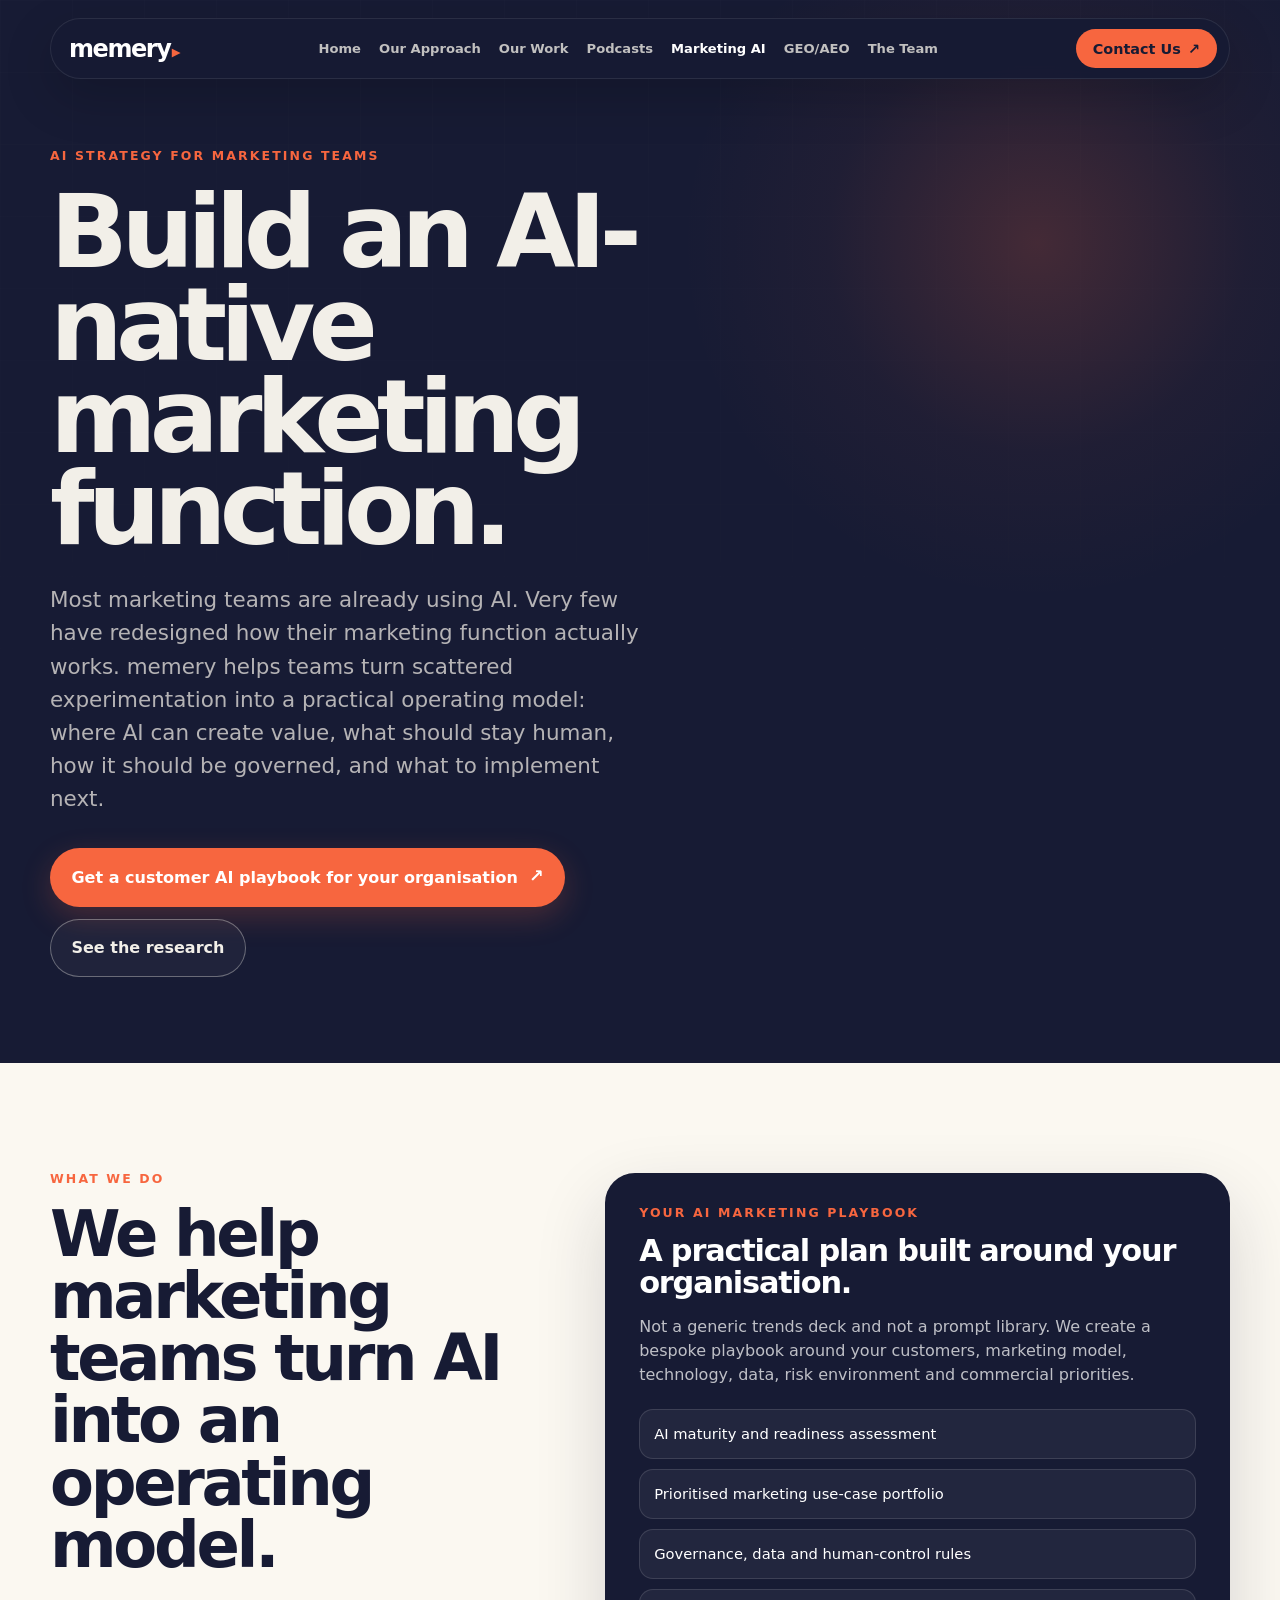
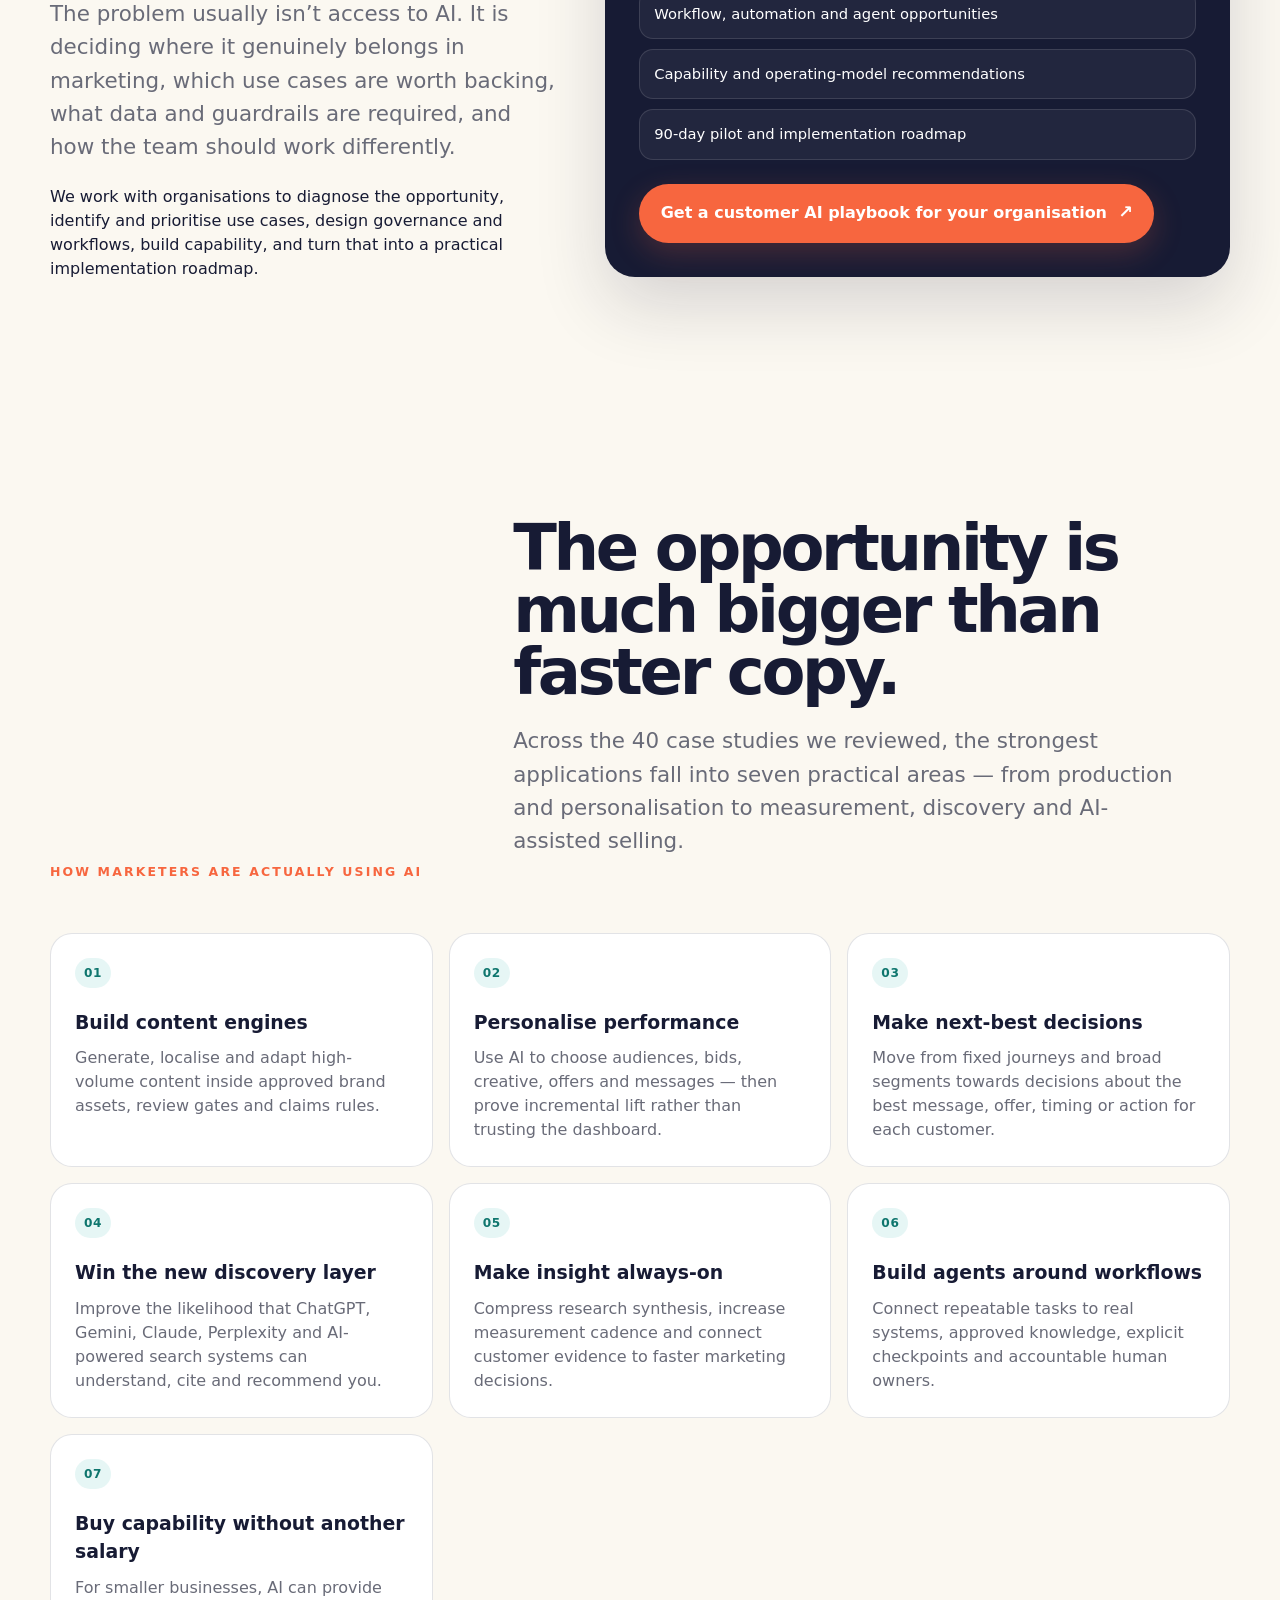
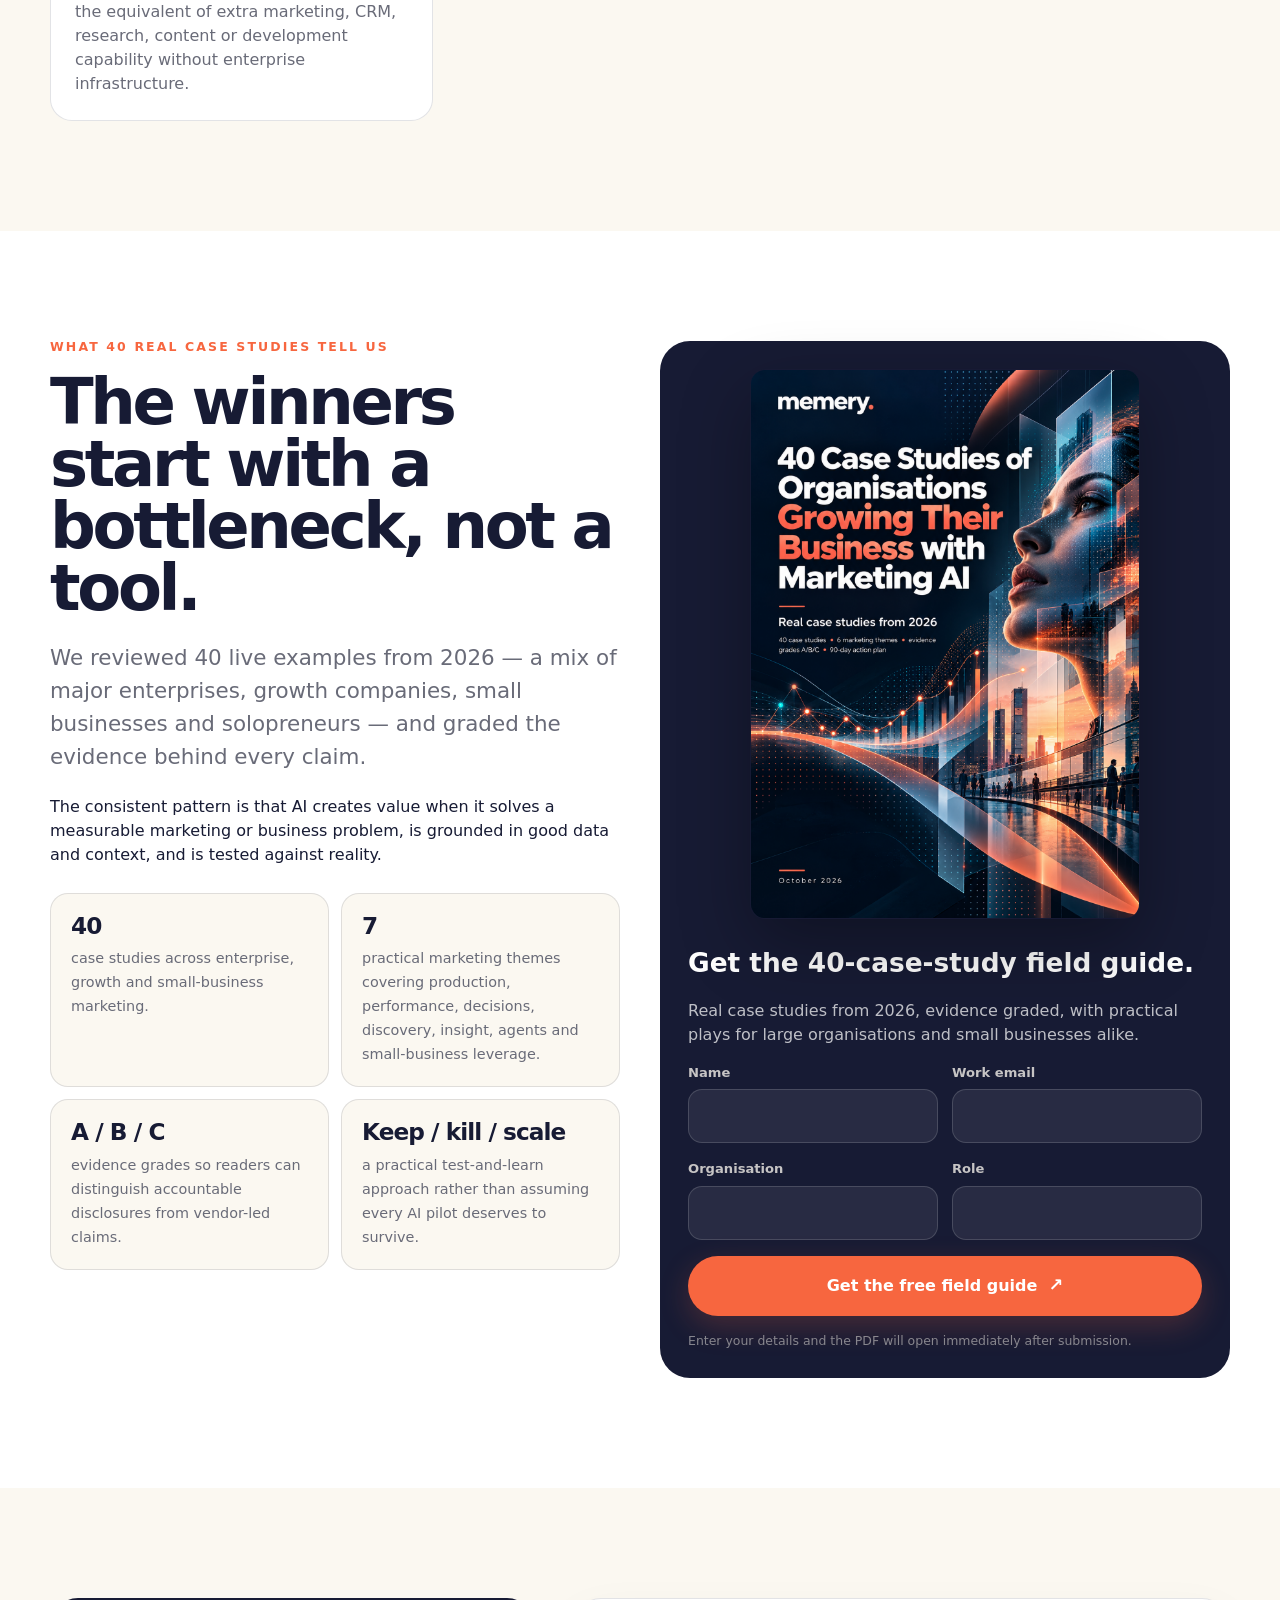
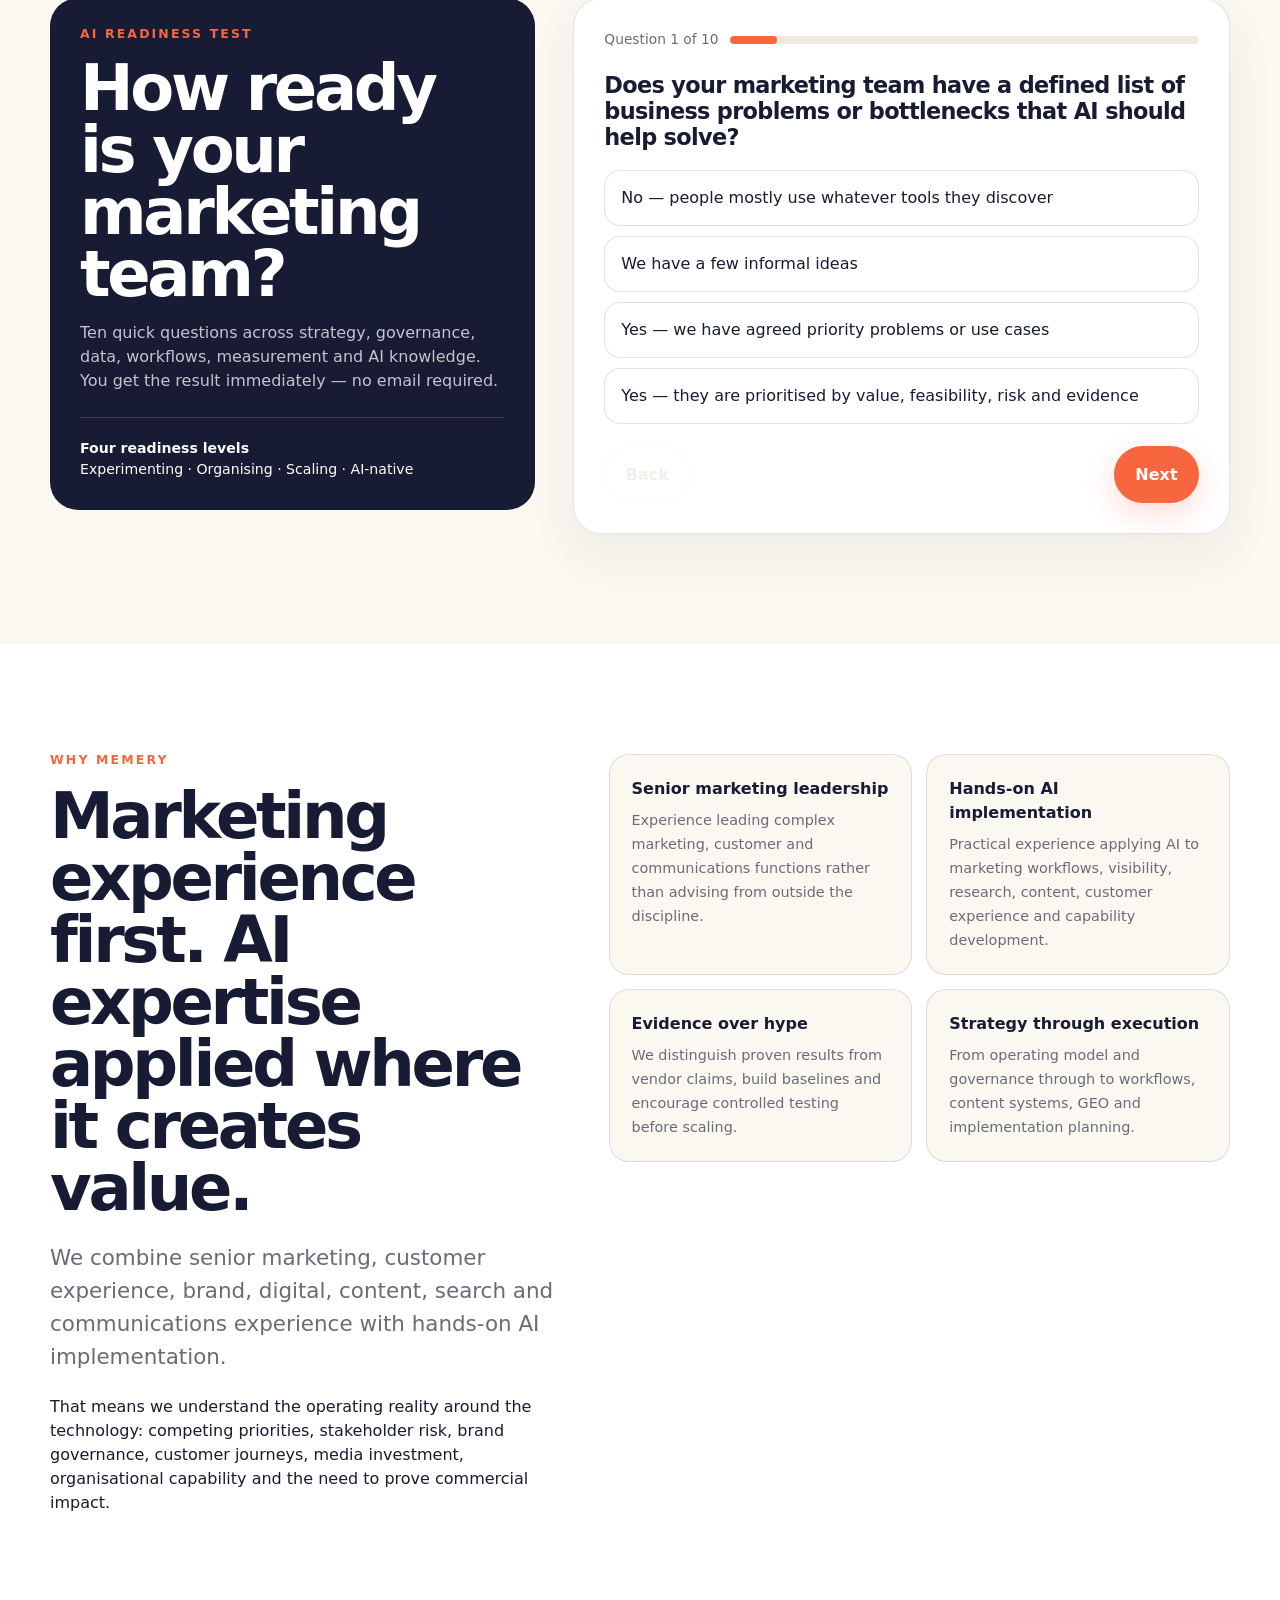
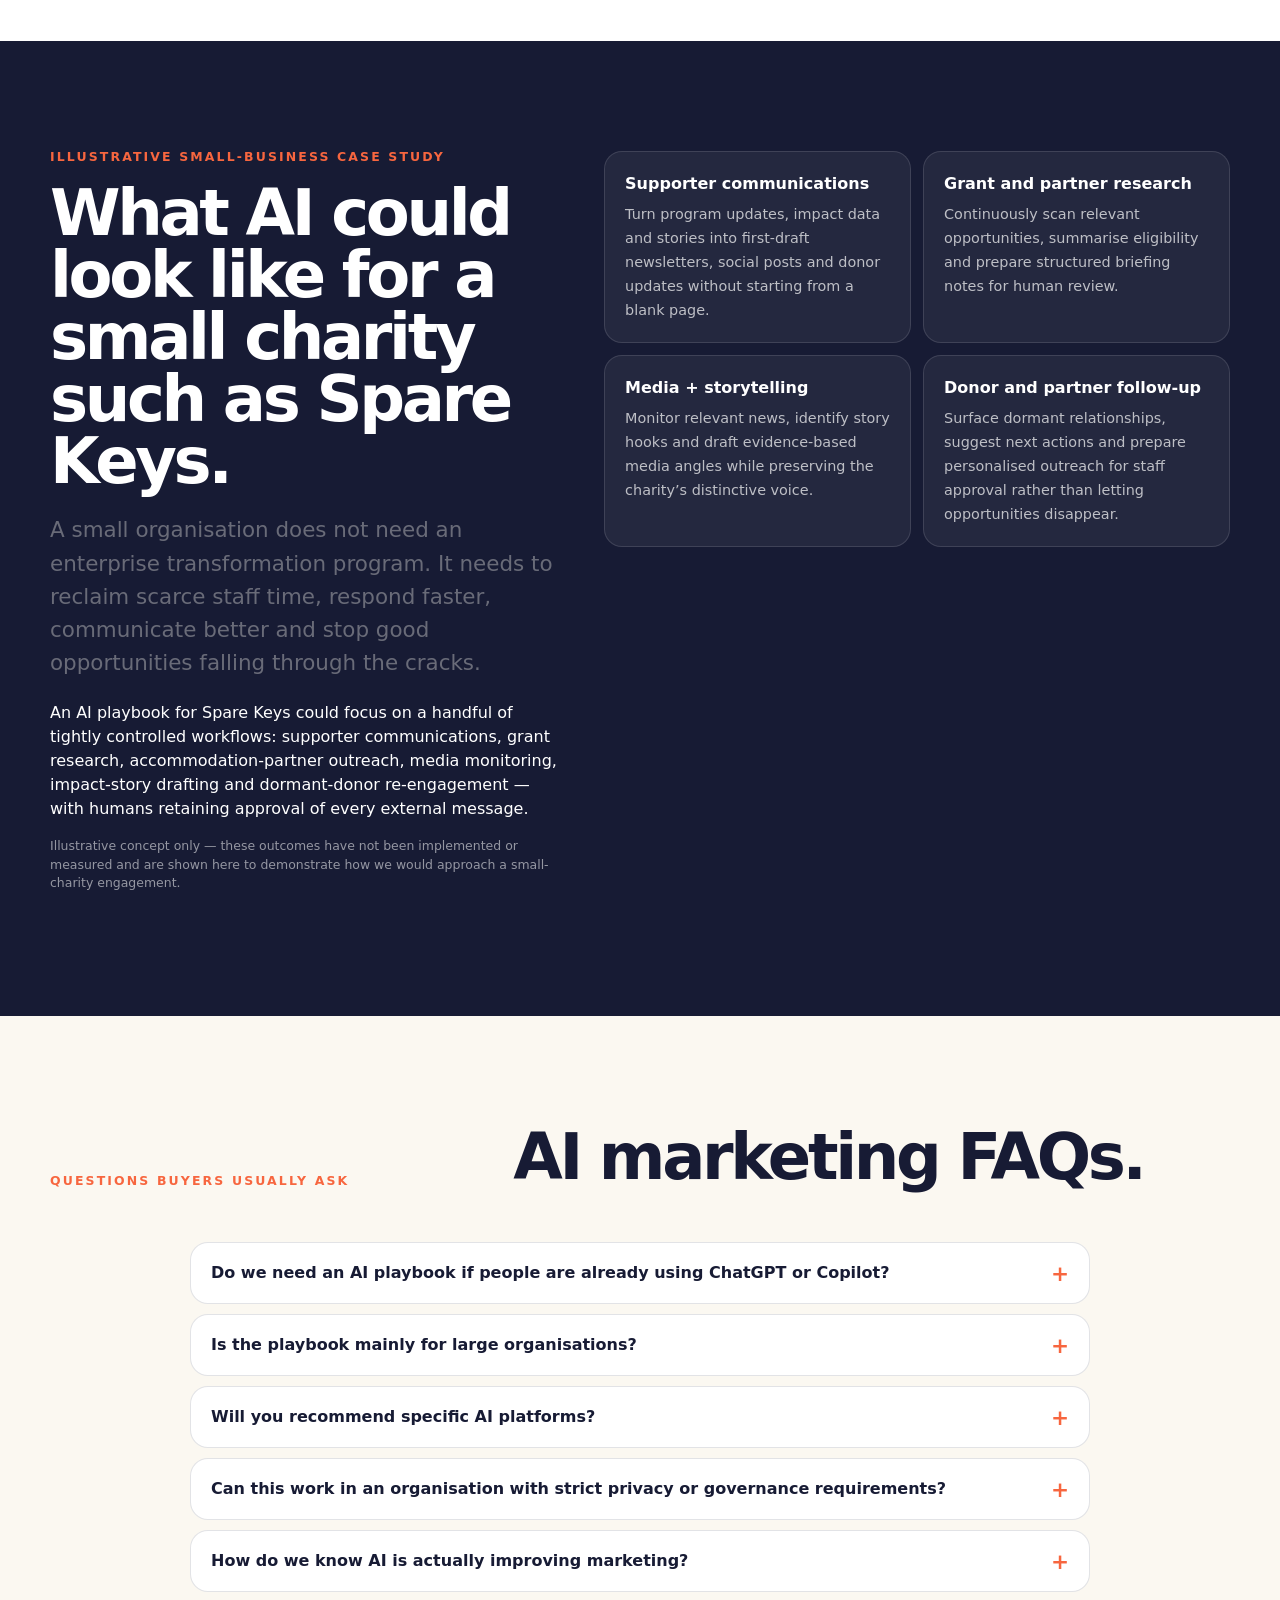
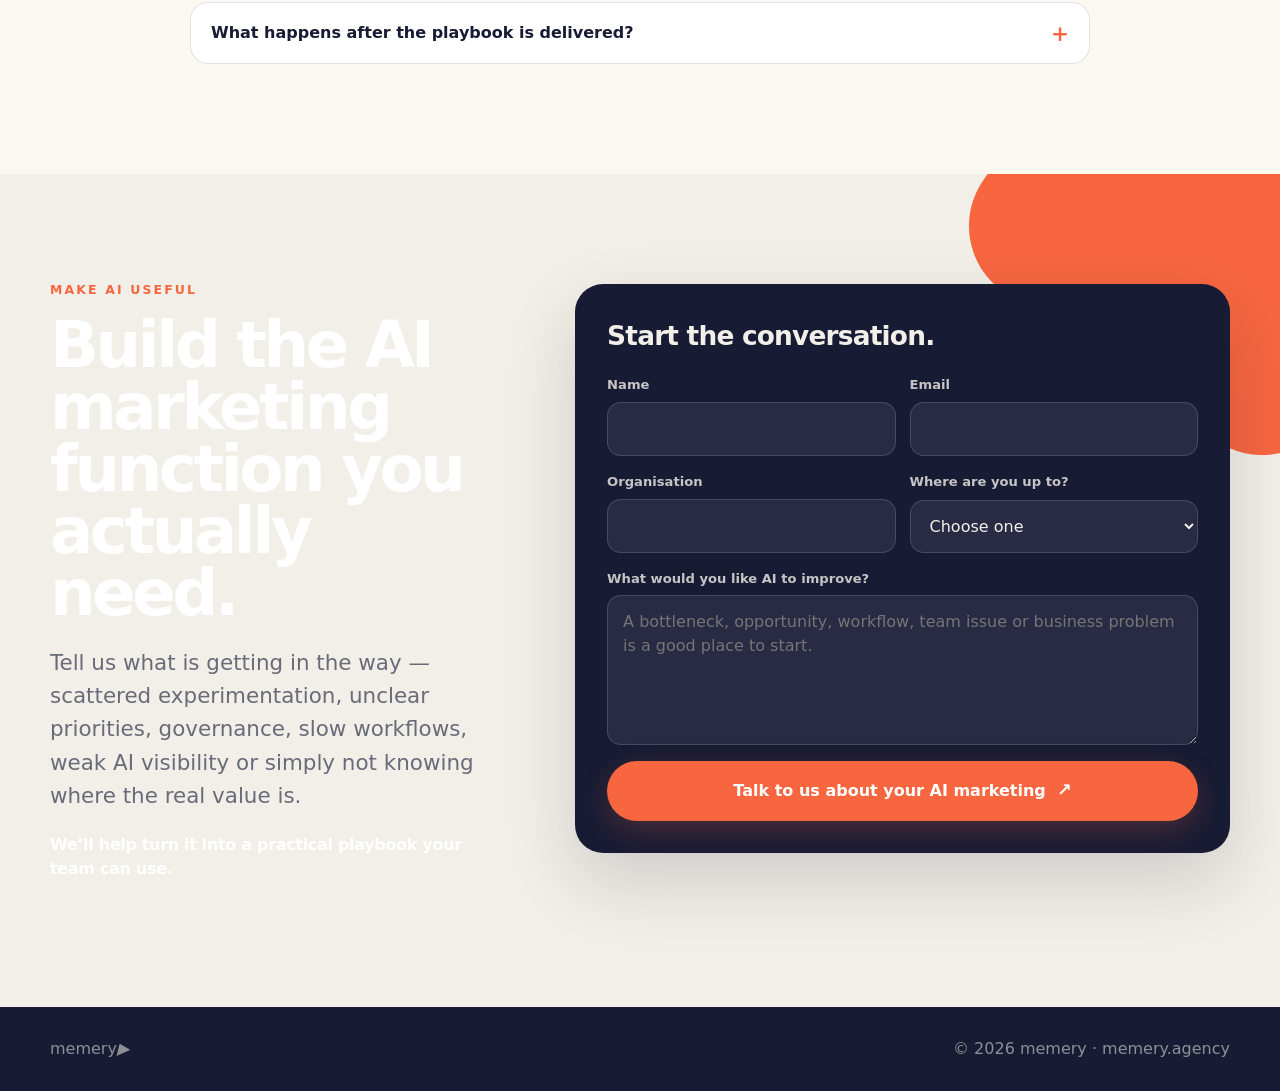
==== commit 8e57ec5b: "Add files via upload" ====
--- a/ai-marketing.html
+++ b/ai-marketing.html
@@ -15,7 +15,7 @@
   <meta name="viewport" content="width=device-width, initial-scale=1" />
 
   <title>AI Marketing Playbooks & Strategy | memery</title>
-  <meta name="description" content="Memery helps marketing teams turn scattered AI experiments into a practical operating model: prioritised use cases, governance, workflows, capability, AI visibility and a 90-day implementation roadmap." />
+  <meta name="description" content="Memery helps marketing teams build practical AI playbooks, identify high-value use cases, improve AI readiness and turn experimentation into measurable marketing and business value." />
   <meta name="theme-color" content="#171b34" />
 
   <link rel="stylesheet" href="site.css">
@@ -704,6 +704,215 @@
     }
   </style>
 
+
+  <style>
+    /* Fix: AI Marketing Playbook deliverable cards */
+    .playbook-product .deliverables .deliverable{
+      background:rgba(255,255,255,.07) !important;
+      border:1px solid rgba(255,255,255,.16) !important;
+      color:#fff !important;
+      box-shadow:none !important;
+    }
+
+    .playbook-product .deliverables .deliverable strong{
+      display:block;
+      color:#fff !important;
+      opacity:1 !important;
+      visibility:visible !important;
+      font-weight:850 !important;
+    }
+
+    .playbook-product .deliverables .deliverable span{
+      display:block;
+      color:rgba(255,255,255,.72) !important;
+      opacity:1 !important;
+      visibility:visible !important;
+    }
+  </style>
+
+
+<style>
+  /* AI landing page v6 */
+  .page-ai-marketing .hero-grid{
+    grid-template-columns:minmax(0,860px);
+    justify-content:start;
+  }
+  .page-ai-marketing .hero .lead{max-width:760px}
+  .page-ai-marketing .hero-actions{margin-top:28px}
+  .page-ai-marketing .hero{padding-bottom:64px}
+
+  .offer-grid{
+    display:grid;
+    grid-template-columns:.9fr 1.1fr;
+    gap:44px;
+    align-items:start;
+  }
+
+  .offer-card{
+    background:var(--ai-navy);
+    color:#fff;
+    border-radius:30px;
+    padding:34px;
+    box-shadow:0 28px 70px rgba(23,27,52,.16);
+  }
+  .offer-card .eyebrow{color:rgba(255,255,255,.58)}
+  .offer-card h3{
+    margin:16px 0 10px;
+    color:#fff;
+    font-size:1.9rem;
+    line-height:1.05;
+    letter-spacing:-.04em;
+  }
+  .offer-card p{color:rgba(255,255,255,.72)}
+  .offer-list{display:grid;gap:10px;margin:22px 0 0}
+  .offer-list div{
+    padding:13px 14px;
+    border:1px solid rgba(255,255,255,.12);
+    background:rgba(255,255,255,.05);
+    border-radius:14px;
+    color:#fff;
+    font-size:.92rem;
+  }
+
+  .uses-section{background:var(--ai-paper)}
+  .uses-grid{
+    display:grid;
+    grid-template-columns:repeat(3,1fr);
+    gap:16px;
+    margin-top:30px;
+  }
+  .use-card{
+    background:#fff;
+    border:1px solid var(--ai-line);
+    border-radius:22px;
+    padding:24px;
+    min-height:230px;
+  }
+  .use-card .kicker{
+    display:inline-flex;
+    padding:6px 9px;
+    border-radius:999px;
+    background:rgba(18,169,157,.10);
+    color:var(--ai-teal-dark);
+    font-weight:850;
+    font-size:.76rem;
+    letter-spacing:.05em;
+    text-transform:uppercase;
+  }
+  .use-card h3{margin:20px 0 10px;font-size:1.18rem}
+  .use-card p{margin:0;color:var(--ai-muted);line-height:1.5}
+
+  .research-section{background:#fff}
+  .research-grid{
+    display:grid;
+    grid-template-columns:1fr 1fr;
+    gap:40px;
+    align-items:start;
+  }
+  .research-points{
+    display:grid;
+    grid-template-columns:1fr 1fr;
+    gap:12px;
+    margin-top:26px;
+  }
+  .research-point{
+    padding:20px;
+    border:1px solid var(--ai-line);
+    border-radius:18px;
+    background:var(--ai-paper);
+  }
+  .research-point strong{
+    display:block;
+    font-size:1.45rem;
+    line-height:1;
+    letter-spacing:-.04em;
+    color:var(--ai-navy);
+    margin-bottom:9px;
+  }
+  .research-point span{color:var(--ai-muted);font-size:.9rem;line-height:1.45}
+
+  .guide-panel{
+    border-radius:30px;
+    padding:28px;
+    background:var(--ai-navy);
+    color:#fff;
+  }
+  .guide-panel .guide-cover{
+    width:100%;
+    max-width:390px;
+    margin:0 auto 24px;
+    display:block;
+    border-radius:15px;
+    box-shadow:0 25px 70px rgba(0,0,0,.32);
+  }
+  .guide-panel h3{color:#fff;font-size:1.65rem;margin:0 0 10px}
+  .guide-panel p{color:rgba(255,255,255,.72)}
+  .guide-panel .field label{color:#fff}
+  .guide-panel .tiny{color:rgba(255,255,255,.60)}
+
+  .quiz-section{background:var(--ai-paper)}
+
+  .why-section{background:#fff}
+  .why-grid{
+    display:grid;
+    grid-template-columns:.82fr 1.18fr;
+    gap:44px;
+    align-items:start;
+  }
+  .experience-grid{
+    display:grid;
+    grid-template-columns:1fr 1fr;
+    gap:14px;
+  }
+  .experience-card{
+    border:1px solid var(--ai-line);
+    border-radius:20px;
+    padding:22px;
+    background:var(--ai-paper);
+  }
+  .experience-card strong{display:block;margin-bottom:7px}
+  .experience-card span{color:var(--ai-muted);font-size:.9rem;line-height:1.45}
+
+  .case-study-section{background:var(--ai-navy);color:#fff}
+  .case-study-section .eyebrow{color:rgba(255,255,255,.60)}
+  .case-study-section .h2{color:#fff}
+  .case-study-section .lead{color:rgba(255,255,255,.74)}
+  .case-study-grid{
+    display:grid;
+    grid-template-columns:.9fr 1.1fr;
+    gap:42px;
+    align-items:start;
+  }
+  .case-study-results{
+    display:grid;
+    grid-template-columns:1fr 1fr;
+    gap:12px;
+  }
+  .case-study-result{
+    padding:20px;
+    border-radius:18px;
+    background:rgba(255,255,255,.06);
+    border:1px solid rgba(255,255,255,.12);
+  }
+  .case-study-result strong{display:block;color:#fff;margin-bottom:6px}
+  .case-study-result span{color:rgba(255,255,255,.70);font-size:.9rem;line-height:1.45}
+  .case-study-note{
+    margin-top:16px;
+    color:rgba(255,255,255,.54);
+    font-size:.78rem;
+  }
+
+  .faq-section{background:var(--ai-paper)}
+
+  @media(max-width:980px){
+    .offer-grid,.research-grid,.why-grid,.case-study-grid{grid-template-columns:1fr}
+    .uses-grid{grid-template-columns:1fr 1fr}
+  }
+  @media(max-width:680px){
+    .uses-grid,.research-points,.experience-grid,.case-study-results{grid-template-columns:1fr}
+  }
+</style>
+
 </head>
 
 <body class="page-ai-marketing">
@@ -714,80 +923,197 @@
 
   <section class="hero">
     <div class="wrap hero-grid">
-
       <div class="reveal">
         <div class="eyebrow">AI strategy for marketing teams</div>
-
         <h1 class="display">Build an AI-native marketing function.</h1>
-
         <p class="lead">
-          Most marketing teams are already using AI. Very few have redesigned how marketing actually works.
-          memery helps teams build a practical AI marketing playbook: where AI creates value, what should stay human,
-          how it should be governed, and what to implement over the next 90 days.
+          Most marketing teams are already using AI. Very few have redesigned how their marketing function actually works.
+          memery helps teams turn scattered experimentation into a practical operating model: where AI can create value,
+          what should stay human, how it should be governed, and what to implement next.
         </p>
-
-        <div class="hero-actions triple">
-          <a class="btn primary" href="#playbook-product">
-            Build your AI playbook <span class="arrow">↗</span>
+        <div class="hero-actions">
+          <a class="btn primary" href="#playbook">
+            Get a customer AI playbook for your organisation <span class="arrow">↗</span>
           </a>
-          <a class="btn secondary" href="#readiness">
-            Take the 3-minute readiness test
-          </a>
-          <a class="btn secondary" href="#case-guide">
-            See 30 real AI case studies
-          </a>
+          <a class="btn secondary" href="#research">See the research</a>
         </div>
-
-        <div class="trust-line">
-          <span>Marketing-first AI strategy</span>
-          <span>Use cases + governance</span>
-          <span>GEO + content + CRM</span>
-          <span>90-day implementation roadmap</span>
-        </div>
-      </div>
-
-      <div class="ai-hero-panel reveal" aria-hidden="true">
-        <div class="ai-hero-core"></div>
-        <div class="ai-hero-node n1"></div>
-        <div class="ai-hero-node n2"></div>
-        <div class="ai-hero-node n3"></div>
-        <div class="ai-hero-node n4"></div>
-        <div class="hero-thesis">
-          <strong>The question is no longer “How can marketing use AI?”</strong>
-          <span>It is: what should the marketing function look like when intelligence, analysis and content production are abundant?</span>
-        </div>
-      </div>
-
-    </div>
-  </section>
-
-
-  <section class="proof-strip" aria-label="The AI value gap">
-    <div class="wrap proof-strip-grid">
-      <div class="proof-strip-copy">
-        <div class="eyebrow">The AI value gap</div>
-        <strong>Adoption is not the problem. Turning AI into measurable value is.</strong>
-        <p>The gap is usually operating model, use-case selection, governance, data, workflow design and measurement.</p>
-      </div>
-      <div class="proof-stat">
-        <strong>96%</strong>
-        <span>of CMOs in a 2026 BCG survey reported significant AI transformation.</span>
-      </div>
-      <div class="proof-stat">
-        <strong>31%</strong>
-        <span>of B2C CMOs reported significant, measurable revenue impact.</span>
-      </div>
-      <div class="proof-stat">
-        <strong>20%</strong>
-        <span>of B2B CMOs reported significant, measurable revenue impact.</span>
       </div>
     </div>
   </section>
 
 
+  <section id="playbook">
+    <div class="wrap offer-grid">
+      <div class="reveal">
+        <div class="eyebrow">What we do</div>
+        <h2 class="h2" style="margin-top:18px;">We help marketing teams turn AI into an operating model.</h2>
+        <p class="lead">
+          The problem usually isn’t access to AI. It is deciding where it genuinely belongs in marketing,
+          which use cases are worth backing, what data and guardrails are required, and how the team should work differently.
+        </p>
+        <p>
+          We work with organisations to diagnose the opportunity, identify and prioritise use cases,
+          design governance and workflows, build capability, and turn that into a practical implementation roadmap.
+        </p>
+      </div>
+
+      <div class="offer-card reveal">
+        <div class="eyebrow">Your AI Marketing Playbook</div>
+        <h3>A practical plan built around your organisation.</h3>
+        <p>
+          Not a generic trends deck and not a prompt library. We create a bespoke playbook around your customers,
+          marketing model, technology, data, risk environment and commercial priorities.
+        </p>
+        <div class="offer-list">
+          <div>AI maturity and readiness assessment</div>
+          <div>Prioritised marketing use-case portfolio</div>
+          <div>Governance, data and human-control rules</div>
+          <div>Workflow, automation and agent opportunities</div>
+          <div>Capability and operating-model recommendations</div>
+          <div>90-day pilot and implementation roadmap</div>
+        </div>
+        <div class="hero-actions" style="margin-top:24px;">
+          <a class="btn primary" href="#contact">Get a customer AI playbook for your organisation <span class="arrow">↗</span></a>
+        </div>
+      </div>
+    </div>
+  </section>
+
+
+  <section class="uses-section" id="uses">
+    <div class="wrap">
+      <div class="section-head reveal">
+        <div class="eyebrow">How marketers are actually using AI</div>
+        <div class="section-intro">
+          <h2 class="h2">The opportunity is much bigger than faster copy.</h2>
+          <p class="lead">
+            Across the 40 case studies we reviewed, the strongest applications fall into seven practical areas —
+            from production and personalisation to measurement, discovery and AI-assisted selling.
+          </p>
+        </div>
+      </div>
+
+      <div class="uses-grid">
+        <article class="use-card reveal">
+          <span class="kicker">01</span>
+          <h3>Build content engines</h3>
+          <p>Generate, localise and adapt high-volume content inside approved brand assets, review gates and claims rules.</p>
+        </article>
+        <article class="use-card reveal">
+          <span class="kicker">02</span>
+          <h3>Personalise performance</h3>
+          <p>Use AI to choose audiences, bids, creative, offers and messages — then prove incremental lift rather than trusting the dashboard.</p>
+        </article>
+        <article class="use-card reveal">
+          <span class="kicker">03</span>
+          <h3>Make next-best decisions</h3>
+          <p>Move from fixed journeys and broad segments towards decisions about the best message, offer, timing or action for each customer.</p>
+        </article>
+        <article class="use-card reveal">
+          <span class="kicker">04</span>
+          <h3>Win the new discovery layer</h3>
+          <p>Improve the likelihood that ChatGPT, Gemini, Claude, Perplexity and AI-powered search systems can understand, cite and recommend you.</p>
+        </article>
+        <article class="use-card reveal">
+          <span class="kicker">05</span>
+          <h3>Make insight always-on</h3>
+          <p>Compress research synthesis, increase measurement cadence and connect customer evidence to faster marketing decisions.</p>
+        </article>
+        <article class="use-card reveal">
+          <span class="kicker">06</span>
+          <h3>Build agents around workflows</h3>
+          <p>Connect repeatable tasks to real systems, approved knowledge, explicit checkpoints and accountable human owners.</p>
+        </article>
+        <article class="use-card reveal">
+          <span class="kicker">07</span>
+          <h3>Buy capability without another salary</h3>
+          <p>For smaller businesses, AI can provide the equivalent of extra marketing, CRM, research, content or development capability without enterprise infrastructure.</p>
+        </article>
+      </div>
+    </div>
+  </section>
+
+
+  <section class="research-section" id="research">
+    <div class="wrap research-grid">
+      <div class="reveal">
+        <div class="eyebrow">What 40 real case studies tell us</div>
+        <h2 class="h2" style="margin-top:18px;">The winners start with a bottleneck, not a tool.</h2>
+        <p class="lead">
+          We reviewed 40 live examples from 2026 — a mix of major enterprises, growth companies,
+          small businesses and solopreneurs — and graded the evidence behind every claim.
+        </p>
+        <p>
+          The consistent pattern is that AI creates value when it solves a measurable marketing or business problem,
+          is grounded in good data and context, and is tested against reality.
+        </p>
+
+        <div class="research-points">
+          <div class="research-point">
+            <strong>40</strong>
+            <span>case studies across enterprise, growth and small-business marketing.</span>
+          </div>
+          <div class="research-point">
+            <strong>7</strong>
+            <span>practical marketing themes covering production, performance, decisions, discovery, insight, agents and small-business leverage.</span>
+          </div>
+          <div class="research-point">
+            <strong>A / B / C</strong>
+            <span>evidence grades so readers can distinguish accountable disclosures from vendor-led claims.</span>
+          </div>
+          <div class="research-point">
+            <strong>Keep / kill / scale</strong>
+            <span>a practical test-and-learn approach rather than assuming every AI pilot deserves to survive.</span>
+          </div>
+        </div>
+      </div>
+
+      <div class="guide-panel reveal">
+        <img class="guide-cover" src="memery-ai-case-studies-cover-website.png" alt="Cover of the Memery field guide: 40 Case Studies of Organisations Growing Their Business with Marketing AI.">
+        <h3>Get the 40-case-study field guide.</h3>
+        <p>
+          Real case studies from 2026, evidence graded, with practical plays for large organisations and small businesses alike.
+        </p>
+
+        <form class="form" id="ai-guide-form" action="https://formspree.io/f/xwlpqagb" method="POST">
+          <input type="hidden" name="lead_type" value="40 AI marketing case studies download">
+          <input type="hidden" name="source_page" value="AI marketing landing page">
+
+          <div class="form-row">
+            <div class="field">
+              <label for="guide-name">Name</label>
+              <input id="guide-name" name="name" type="text" autocomplete="name" required>
+            </div>
+            <div class="field">
+              <label for="guide-email">Work email</label>
+              <input id="guide-email" name="email" type="email" autocomplete="email" required>
+            </div>
+          </div>
+
+          <div class="form-row">
+            <div class="field">
+              <label for="guide-company">Organisation</label>
+              <input id="guide-company" name="organisation" type="text" autocomplete="organization" required>
+            </div>
+            <div class="field">
+              <label for="guide-role">Role</label>
+              <input id="guide-role" name="role" type="text" autocomplete="organization-title" required>
+            </div>
+          </div>
+
+          <button class="btn primary" id="ai-guide-submit" type="submit">
+            Get the free field guide <span class="arrow">↗</span>
+          </button>
+          <p class="tiny">Enter your details and the PDF will open immediately after submission.</p>
+          <p class="guide-status" id="ai-guide-status" aria-live="polite"></p>
+        </form>
+      </div>
+    </div>
+  </section>
+
+
   <section class="quiz-section" id="readiness">
     <div class="wrap quiz-shell">
-
       <aside class="quiz-aside reveal">
         <div class="eyebrow">AI readiness test</div>
         <h2 class="h2" style="margin-top:16px;">How ready is your marketing team?</h2>
@@ -804,9 +1130,7 @@
       <div class="quiz-card reveal" id="quizCard">
         <div class="quiz-progress">
           <span id="quizProgressText">Question 1 of 10</span>
-          <div class="quiz-progress-bar">
-            <div class="quiz-progress-fill" id="quizProgressFill"></div>
-          </div>
+          <div class="quiz-progress-bar"><div class="quiz-progress-fill" id="quizProgressFill"></div></div>
         </div>
 
         <div id="quizQuestionWrap">
@@ -814,7 +1138,6 @@
             <h3 id="quizQuestion"></h3>
             <div class="quiz-options" id="quizOptions"></div>
           </div>
-
           <div class="quiz-nav">
             <button class="btn secondary" type="button" id="quizBack" disabled>Back</button>
             <button class="btn primary" type="button" id="quizNext" disabled>Next</button>
@@ -826,444 +1149,125 @@
           <div class="quiz-result-score" id="quizScore">0/30</div>
           <h3 id="quizStage"></h3>
           <p id="quizSummary"></p>
-
           <div class="quiz-recos" id="quizRecos"></div>
-
           <div class="hero-actions" style="margin-top:22px;">
-            <a class="btn primary" href="#contact">Talk to memery about this score <span class="arrow">↗</span></a>
+            <a class="btn primary" href="#contact">Talk to us about improving your score <span class="arrow">↗</span></a>
             <button class="btn secondary" type="button" id="quizRestart">Retake the test</button>
           </div>
         </div>
       </div>
-
     </div>
   </section>
 
 
-  <section class="maturity-section">
-    <div class="wrap">
-      <div class="section-head reveal">
-        <div class="eyebrow">What AI-native actually means</div>
-        <div class="section-intro">
-          <h2 class="h2">Move beyond “AI makes us faster”.</h2>
-          <p class="lead">
-            The goal is not to automate every task. It is to build a marketing system that uses AI where it improves
-            decisions, relevance, speed or scale — while keeping human judgement visible where it matters.
-          </p>
-        </div>
-      </div>
-
-      <div class="maturity-bar reveal">
-        <article class="maturity-step">
-          <div class="num">01</div>
-          <h3>Experimenting</h3>
-          <p>Individual tools, drafting, summaries and isolated productivity gains.</p>
-        </article>
-        <article class="maturity-step">
-          <div class="num">02</div>
-          <h3>Organising</h3>
-          <p>Approved tools, basic policy, shared prompts and a clearer view of priority use cases.</p>
-        </article>
-        <article class="maturity-step">
-          <div class="num">03</div>
-          <h3>Scaling</h3>
-          <p>Documented workflows, data connections, governance, baselines and repeatable measurement.</p>
-        </article>
-        <article class="maturity-step active">
-          <div class="num">04</div>
-          <h3>AI-native</h3>
-          <p>AI is embedded in how the function understands, decides, creates, personalises, discovers and operates.</p>
-        </article>
-      </div>
-    </div>
-  </section>
-
-
-  <section class="playbook-product" id="playbook-product">
-    <div class="wrap playbook-product-grid">
-
+  <section class="why-section" id="why">
+    <div class="wrap why-grid">
       <div class="reveal">
-        <div class="eyebrow">The commercial product</div>
-        <h2 class="h2" style="margin-top:18px;">Your AI Marketing Playbook.</h2>
+        <div class="eyebrow">Why memery</div>
+        <h2 class="h2" style="margin-top:18px;">Marketing experience first. AI expertise applied where it creates value.</h2>
         <p class="lead">
-          Not a generic trends deck. Not a prompt library. A practical operating plan built around your marketing team,
-          customers, technology stack, data, governance environment and appetite for change.
+          We combine senior marketing, customer experience, brand, digital, content, search and communications experience with hands-on AI implementation.
         </p>
-
-        <div class="deliverables">
-          <div class="deliverable">
-            <strong>AI maturity assessment</strong>
-            <span>Where the function sits today and the realistic next level.</span>
-          </div>
-          <div class="deliverable">
-            <strong>Prioritised use-case portfolio</strong>
-            <span>High-value opportunities ranked by impact, feasibility and risk.</span>
-          </div>
-          <div class="deliverable">
-            <strong>Governance + risk model</strong>
-            <span>Data boundaries, human sign-off, disclosure, escalation and accountability.</span>
-          </div>
-          <div class="deliverable">
-            <strong>Workflow toolkit</strong>
-            <span>Repeatable processes, prompts, SOPs, automations and agent opportunities.</span>
-          </div>
-          <div class="deliverable">
-            <strong>Capability plan</strong>
-            <span>Skills, ownership, training and the roles that need to change.</span>
-          </div>
-          <div class="deliverable">
-            <strong>90-day roadmap</strong>
-            <span>The sequence of pilots, controls, measures and decisions that turns strategy into practice.</span>
-          </div>
-        </div>
-
-        <div class="hero-actions" style="margin-top:28px;">
-          <a class="btn primary" href="#contact">Talk about your playbook <span class="arrow">↗</span></a>
-        </div>
-      </div>
-
-      <div class="playbook-mock reveal" aria-hidden="true">
-        <div class="playbook-mock-top">
-          <div class="playbook-mock-mark">memery.</div>
-          <div class="eyebrow">AI Marketing Playbook</div>
-        </div>
-        <h3>From random acts of AI to an operating model.</h3>
-        <div class="playbook-mock-grid">
-          <div>01 · Diagnose</div>
-          <div>02 · Prioritise</div>
-          <div>03 · Govern</div>
-          <div>04 · Build</div>
-          <div>05 · Discover</div>
-          <div>06 · Enable</div>
-        </div>
-        <div style="margin-top:34px;padding-top:18px;border-top:1px solid rgba(23,27,52,.13);font-size:.84rem;color:#696b78;">
-          Built around your organisation. Designed to be used on Monday morning.
-        </div>
-      </div>
-
-    </div>
-  </section>
-
-
-  <section id="use-cases">
-    <div class="wrap">
-      <div class="section-head reveal">
-        <div class="eyebrow">What AI can actually do in marketing</div>
-        <div class="section-intro">
-          <h2 class="h2">Six jobs. Hundreds of possible use cases.</h2>
-          <p class="lead">
-            We organise the opportunity around the work marketers are already responsible for — not around whichever tool launched this week.
-          </p>
-        </div>
-      </div>
-
-      <div class="jobs-grid">
-        <article class="job-card reveal">
-          <span class="job-verb">Understand</span>
-          <h3>Research, segmentation and insight</h3>
-          <p>Analyse audiences, synthesise research, identify patterns, test hypotheses and turn evidence into usable customer understanding.</p>
-        </article>
-        <article class="job-card reveal">
-          <span class="job-verb">Create</span>
-          <h3>Content and creative production</h3>
-          <p>Scale variants, localisation, product content, social assets and lower-risk production inside defined brand guardrails.</p>
-        </article>
-        <article class="job-card reveal">
-          <span class="job-verb">Decide</span>
-          <h3>Optimisation and measurement</h3>
-          <p>Accelerate analysis, scenario testing, media decisions, reporting and next-best-action recommendations without surrendering judgement.</p>
-        </article>
-        <article class="job-card reveal">
-          <span class="job-verb">Personalise</span>
-          <h3>CRM, journeys and next-best-action</h3>
-          <p>Make relevant one-to-one communication viable at a scale manual marketing cannot support — when the data foundation is ready.</p>
-        </article>
-        <article class="job-card reveal">
-          <span class="job-verb">Discover</span>
-          <h3>GEO and AI search visibility</h3>
-          <p>Make your organisation easier for ChatGPT, Gemini, Claude, Perplexity and AI-powered search systems to understand, cite and recommend.</p>
-        </article>
-        <article class="job-card reveal">
-          <span class="job-verb">Operate</span>
-          <h3>Knowledge, workflows and agents</h3>
-          <p>Connect repeatable tasks, approved knowledge and human review so individual experiments become organisational capability.</p>
-        </article>
-      </div>
-    </div>
-  </section>
-
-
-  <section class="cases-section">
-    <div class="wrap">
-      <div class="section-head reveal">
-        <div class="eyebrow">Evidence, not AI theatre</div>
-        <div class="section-intro">
-          <h2 class="h2">What organisations are actually getting from AI.</h2>
-          <p class="lead">
-            We looked at 40 real examples from 2026 — a mix of major enterprises, growth companies, small businesses and solopreneurs — and graded the evidence behind every claim.
-            Here are four that show both the upside and the need for scepticism.
-          </p>
-        </div>
-      </div>
-
-      <div class="cases-grid">
-        <article class="case-card reveal">
-          <span class="evidence">Evidence A</span>
-          <h3>Unilever · digital product twins</h3>
-          <div class="case-result">~2× faster</div>
-          <p>Product imagery created roughly twice as fast and at about half the cost, as reported by the company.</p>
-        </article>
-
-        <article class="case-card reveal">
-          <span class="evidence">Evidence A</span>
-          <h3>L’Oréal · in-house content engine</h3>
-          <div class="case-result">40% lower cost</div>
-          <p>The CEO reported 40% lower production cost and 50,000 marketing assets created through the system.</p>
-        </article>
-
-        <article class="case-card reveal">
-          <span class="evidence">Evidence A</span>
-          <h3>Amazon · Rufus shopping assistant</h3>
-          <div class="case-result">~US$12B</div>
-          <p>Amazon says Rufus helped drive nearly US$12 billion in incremental annualised sales.</p>
-        </article>
-
-        <article class="case-card evidence-b reveal">
-          <span class="evidence">Evidence B</span>
-          <h3>Haus · 640 Meta incrementality tests</h3>
-          <div class="case-result">58%</div>
-          <p>In Haus’s analysis, 58% of brands achieved higher incremental return when they managed Meta campaigns themselves rather than using full Advantage+ automation.</p>
-        </article>
-      </div>
-    </div>
-  </section>
-
-
-  <section class="guide-gate" id="case-guide">
-    <div class="wrap guide-gate-grid">
-
-      <div class="guide-cover-wrap reveal">
-        <img
-          class="guide-cover"
-          src="ai-case-studies-cover.png"
-          alt="Cover of 30 Ways Organisations Are Using AI to Grow Their Marketing — 2026."
-        >
-      </div>
-
-      <div class="reveal">
-        <div class="eyebrow">Free field guide · October 2026</div>
-        <h2 class="h2" style="margin-top:18px;">30 Ways Organisations Are Using AI to Grow Their Marketing.</h2>
-        <p class="lead">
-          Forty real case studies spanning major enterprises, growth companies, small businesses and solopreneurs.
-          See what happened, how strong the evidence is, and what marketing teams of very different sizes can realistically do next.
-        </p>
-
-        <div class="guide-meta">
-          <span>40 case studies</span>
-          <span>7 marketing themes</span>
-          <span>Evidence grades A / B / C</span>
-          <span>90-day action plan</span>
-          <span>Governance checklist</span>
-        </div>
-
-        <div class="lead-form">
-          <h3 style="margin-top:0;">Get the free case-study guide.</h3>
-          <p style="margin-top:6px;color:var(--ai-muted);">
-            Enter your details and the PDF will open immediately after submission.
-          </p>
-
-          <form
-            class="form"
-            id="ai-guide-form"
-            action="https://formspree.io/f/xwlpqagb"
-            method="POST"
-          >
-            <input type="hidden" name="lead_type" value="40 AI marketing case studies download">
-            <input type="hidden" name="source_page" value="AI marketing landing page">
-
-            <div class="form-row">
-              <div class="field">
-                <label for="guide-name">Name</label>
-                <input id="guide-name" name="name" type="text" autocomplete="name" required>
-              </div>
-              <div class="field">
-                <label for="guide-email">Work email</label>
-                <input id="guide-email" name="email" type="email" autocomplete="email" required>
-              </div>
-            </div>
-
-            <div class="form-row">
-              <div class="field">
-                <label for="guide-company">Organisation</label>
-                <input id="guide-company" name="organisation" type="text" autocomplete="organization" required>
-              </div>
-              <div class="field">
-                <label for="guide-role">Role</label>
-                <input id="guide-role" name="role" type="text" autocomplete="organization-title" required>
-              </div>
-            </div>
-
-            <button class="btn primary" id="ai-guide-submit" type="submit">
-              Get the 40-case-study guide <span class="arrow">↗</span>
-            </button>
-
-            <p class="tiny">
-              We’ll use your details to provide the guide and may occasionally send relevant memery updates.
-            </p>
-            <p class="guide-status" id="ai-guide-status" aria-live="polite"></p>
-          </form>
-        </div>
-      </div>
-
-    </div>
-  </section>
-
-
-  <section class="anti-theatre">
-    <div class="wrap anti-grid">
-      <div class="reveal">
-        <div class="eyebrow">What we don’t do</div>
-        <h2 class="h2" style="margin-top:18px;">We don’t sell AI theatre.</h2>
-        <p class="lead">
-          The job is not to make AI look impressive. It is to make the marketing function better.
+        <p>
+          That means we understand the operating reality around the technology: competing priorities, stakeholder risk,
+          brand governance, customer journeys, media investment, organisational capability and the need to prove commercial impact.
         </p>
       </div>
 
-      <div class="anti-list">
-        <div class="anti-item reveal">
-          <div class="anti-x">×</div>
-          <div><strong>No 150-page strategy that nobody implements.</strong><span>The playbook ends in workflows, owners, measures and a 90-day sequence.</span></div>
+      <div class="experience-grid">
+        <div class="experience-card reveal">
+          <strong>Senior marketing leadership</strong>
+          <span>Experience leading complex marketing, customer and communications functions rather than advising from outside the discipline.</span>
         </div>
-        <div class="anti-item reveal">
-          <div class="anti-x">×</div>
-          <div><strong>No automation simply because it can be automated.</strong><span>Some work should stay human. Some automation produces worse outcomes. We test.</span></div>
+        <div class="experience-card reveal">
+          <strong>Hands-on AI implementation</strong>
+          <span>Practical experience applying AI to marketing workflows, visibility, research, content, customer experience and capability development.</span>
         </div>
-        <div class="anti-item reveal">
-          <div class="anti-x">×</div>
-          <div><strong>No vendor-first recommendations.</strong><span>We start with the operating problem and commercial opportunity, then choose tools.</span></div>
+        <div class="experience-card reveal">
+          <strong>Evidence over hype</strong>
+          <span>We distinguish proven results from vendor claims, build baselines and encourage controlled testing before scaling.</span>
         </div>
-        <div class="anti-item reveal">
-          <div class="anti-x">×</div>
-          <div><strong>No productivity claims without baselines.</strong><span>Time saved is not the same as value created. We define what success means before the pilot starts.</span></div>
-        </div>
-        <div class="anti-item reveal">
-          <div class="anti-x">×</div>
-          <div><strong>No pretending people disappear from marketing.</strong><span>Human judgement, accountability, taste and customer trust remain part of the operating model.</span></div>
+        <div class="experience-card reveal">
+          <strong>Strategy through execution</strong>
+          <span>From operating model and governance through to workflows, content systems, GEO and implementation planning.</span>
         </div>
       </div>
     </div>
   </section>
 
 
-  <section class="engagement">
-    <div class="wrap">
-      <div class="section-head reveal">
-        <div class="eyebrow">How an engagement works</div>
-        <div class="section-intro">
-          <h2 class="h2">From diagnosis to decisions.</h2>
-          <p class="lead">A focused engagement designed to leave the team with something usable, not another AI trends presentation.</p>
+  <section class="case-study-section">
+    <div class="wrap case-study-grid">
+      <div class="reveal">
+        <div class="eyebrow">Illustrative small-business case study</div>
+        <h2 class="h2" style="margin-top:18px;">What AI could look like for a small charity such as Spare Keys.</h2>
+        <p class="lead">
+          A small organisation does not need an enterprise transformation program. It needs to reclaim scarce staff time,
+          respond faster, communicate better and stop good opportunities falling through the cracks.
+        </p>
+        <p>
+          An AI playbook for Spare Keys could focus on a handful of tightly controlled workflows:
+          supporter communications, grant research, accommodation-partner outreach, media monitoring,
+          impact-story drafting and dormant-donor re-engagement — with humans retaining approval of every external message.
+        </p>
+        <p class="case-study-note">
+          Illustrative concept only — these outcomes have not been implemented or measured and are shown here to demonstrate how we would approach a small-charity engagement.
+        </p>
+      </div>
+
+      <div class="case-study-results">
+        <div class="case-study-result reveal">
+          <strong>Supporter communications</strong>
+          <span>Turn program updates, impact data and stories into first-draft newsletters, social posts and donor updates without starting from a blank page.</span>
         </div>
-      </div>
-
-      <div class="engagement-steps">
-        <article class="engagement-step reveal">
-          <div class="num">01 · DIAGNOSE</div>
-          <h3>Find the bottlenecks.</h3>
-          <p>Audit current AI use, workflows, capability, technology, data and the work consuming the most time and money.</p>
-        </article>
-        <article class="engagement-step reveal">
-          <div class="num">02 · PRIORITISE</div>
-          <h3>Choose the right use cases.</h3>
-          <p>Rank opportunities by customer or commercial value, feasibility, evidence, risk and the quality of the underlying data.</p>
-        </article>
-        <article class="engagement-step reveal">
-          <div class="num">03 · DESIGN</div>
-          <h3>Build guardrails and workflows.</h3>
-          <p>Define approved tools, human decision points, privacy boundaries, review gates, SOPs and measurement.</p>
-        </article>
-        <article class="engagement-step reveal">
-          <div class="num">04 · IMPLEMENT</div>
-          <h3>Pilot, measure, scale or kill.</h3>
-          <p>Run controlled pilots, compare against baselines, capture what works and decide what belongs in business-as-usual marketing.</p>
-        </article>
-      </div>
-    </div>
-  </section>
-
-
-  <section class="founder-strip">
-    <div class="wrap founder-grid">
-      <div class="founder-badge reveal" aria-hidden="true">
-        <div class="mark">memery.</div>
-        <div style="margin-top:8px;color:rgba(255,255,255,.68);">marketing first. AI where it helps.</div>
-      </div>
-
-      <div class="reveal">
-        <div class="eyebrow">Why memery</div>
-        <h2 class="h2" style="margin-top:18px;">Built by marketers, not software resellers.</h2>
-        <p class="lead">
-          The work is led by Matt Granfield, a former journalist and senior marketing executive who has led large customer experience
-          and marketing teams in Australian higher education. He is a Fellow of the Australian Marketing Institute, a Certified Practising Marketer,
-          holds an MBA from the University of Queensland, completed Harvard Business School’s Strategic Marketing Management program
-          and has spoken at TEDx Brisbane.
-        </p>
-
-        <p>
-          That matters because an AI marketing playbook has to understand positioning, audiences, customer journeys, brand, content,
-          conversion, media, measurement and organisational reality before it recommends a model or platform.
-        </p>
-
-        <div class="credential-row">
-          <span>Former CMO</span>
-          <span>FAMI</span>
-          <span>Certified Practising Marketer</span>
-          <span>MBA</span>
-          <span>HBS Strategic Marketing Management</span>
-          <span>TEDx speaker</span>
+        <div class="case-study-result reveal">
+          <strong>Grant and partner research</strong>
+          <span>Continuously scan relevant opportunities, summarise eligibility and prepare structured briefing notes for human review.</span>
+        </div>
+        <div class="case-study-result reveal">
+          <strong>Media + storytelling</strong>
+          <span>Monitor relevant news, identify story hooks and draft evidence-based media angles while preserving the charity’s distinctive voice.</span>
+        </div>
+        <div class="case-study-result reveal">
+          <strong>Donor and partner follow-up</strong>
+          <span>Surface dormant relationships, suggest next actions and prepare personalised outreach for staff approval rather than letting opportunities disappear.</span>
         </div>
       </div>
     </div>
   </section>
 
 
-  <section>
+  <section class="faq-section">
     <div class="wrap">
       <div class="section-head reveal">
         <div class="eyebrow">Questions buyers usually ask</div>
-        <div class="section-intro">
-          <h2 class="h2">AI marketing FAQs.</h2>
-        </div>
+        <div class="section-intro"><h2 class="h2">AI marketing FAQs.</h2></div>
       </div>
 
       <div class="faq-list">
         <details class="reveal">
-          <summary>Do we need an AI strategy if people are already using ChatGPT or Copilot?</summary>
+          <summary>Do we need an AI playbook if people are already using ChatGPT or Copilot?</summary>
           <p>Usually that is exactly when a playbook becomes useful. Individual experimentation can create productivity gains, but it does not automatically create shared priorities, safe data practices, repeatable workflows, measurement or organisational capability.</p>
         </details>
-
+        <details class="reveal">
+          <summary>Is the playbook mainly for large organisations?</summary>
+          <p>No. The level of complexity changes with the organisation. Enterprise teams may need governance, data integration and decision engines; smaller organisations often get faster value from practical workflows that reclaim time, recover leads and add capabilities they could not otherwise staff.</p>
+        </details>
         <details class="reveal">
           <summary>Will you recommend specific AI platforms?</summary>
-          <p>Yes, when tool choice is part of the operating problem. But the engagement starts with the job to be done, the data available, risk and workflow — not a preferred vendor.</p>
+          <p>Yes, when tool choice matters. But we start with the marketing problem, data, workflow, evidence and risk — not a preferred vendor.</p>
         </details>
-
         <details class="reveal">
-          <summary>Can this work in an organisation with strict privacy and governance requirements?</summary>
-          <p>Yes. Governance is part of the playbook, not an afterthought. We map approved tools, sensitive-data boundaries, human approval, disclosure, record keeping, IP considerations and escalation before high-risk use cases are scaled.</p>
+          <summary>Can this work in an organisation with strict privacy or governance requirements?</summary>
+          <p>Yes. Governance is part of the playbook: approved tools, sensitive-data boundaries, human approval, disclosure, record keeping, IP considerations and escalation.</p>
         </details>
-
         <details class="reveal">
-          <summary>How technical does our marketing team need to be?</summary>
-          <p>The objective is not to turn marketers into machine-learning engineers. The playbook identifies the capability your team needs, which workflows can be configured with existing tools, and where technical or data support is genuinely required.</p>
+          <summary>How do we know AI is actually improving marketing?</summary>
+          <p>We define the baseline first. Depending on the use case, that might mean cost and hours per asset, cycle time, incremental conversion, AI visibility, research turnaround, customer outcomes or another measure that can be tested against the current process.</p>
         </details>
-
         <details class="reveal">
           <summary>What happens after the playbook is delivered?</summary>
-          <p>The 90-day roadmap identifies pilots, owners, controls, baselines and decision points. memery can also help turn selected use cases into workflows, content systems, GEO programs, templates and operating practice.</p>
-        </details>
-
-        <details class="reveal">
-          <summary>How do we know AI is actually improving marketing?</summary>
-          <p>Define the baseline first. Depending on the use case, that might mean cost and hours per asset, cycle time, incremental conversion, AI visibility, research turnaround, customer outcomes or another metric that can be tested against a control or previous process.</p>
+          <p>The playbook includes a practical implementation roadmap with priority pilots, owners, controls, measures and scale-or-kill decisions. memery can also help implement selected workflows and capability changes.</p>
         </details>
       </div>
     </div>
@@ -1273,21 +1277,21 @@
   <section class="contact final-cta" id="contact">
     <div class="wrap contact-grid">
       <div class="reveal">
-        <div class="eyebrow">Build your AI playbook</div>
-        <h2 class="h2" style="margin-top:18px;">Ready to move beyond random acts of AI?</h2>
+        <div class="eyebrow">Make AI useful</div>
+        <h2 class="h2" style="margin-top:18px;">Build the AI marketing function you actually need.</h2>
         <p class="lead">
-          Tell us where your team is up to. We can help diagnose the opportunity, prioritise the use cases,
-          create the governance model and turn it into a practical implementation plan.
+          Tell us what is getting in the way — scattered experimentation, unclear priorities, governance,
+          slow workflows, weak AI visibility or simply not knowing where the real value is.
         </p>
-        <p style="font-weight:850;letter-spacing:-.02em;">Make AI useful before you make it impressive.</p>
+        <p style="font-weight:850;letter-spacing:-.02em;">
+          We’ll help turn it into a practical playbook your team can use.
+        </p>
       </div>
 
       <div class="form-card reveal">
-        <h3>Tell us what you’re trying to solve.</h3>
-
+        <h3>Start the conversation.</h3>
         <form class="form" action="https://formspree.io/f/xwlpqagb" method="POST">
           <input type="hidden" name="service" value="AI marketing playbook">
-
           <div class="form-row">
             <div class="field">
               <label for="contact-name">Name</label>
@@ -1298,13 +1302,11 @@
               <input id="contact-email" name="email" type="email" autocomplete="email" required>
             </div>
           </div>
-
           <div class="form-row">
             <div class="field">
               <label for="contact-company">Organisation</label>
               <input id="contact-company" name="company" type="text" autocomplete="organization">
             </div>
-
             <div class="field">
               <label for="contact-stage">Where are you up to?</label>
               <select id="contact-stage" name="stage">
@@ -1318,16 +1320,13 @@
               </select>
             </div>
           </div>
-
           <div class="field">
             <label for="contact-note">What would you like AI to improve?</label>
             <textarea id="contact-note" name="message" rows="5" placeholder="A bottleneck, opportunity, workflow, team issue or business problem is a good place to start."></textarea>
           </div>
-
           <button class="btn primary" type="submit">
-            Start the conversation <span class="arrow">↗</span>
+            Talk to us about your AI marketing <span class="arrow">↗</span>
           </button>
-
         </form>
       </div>
     </div>
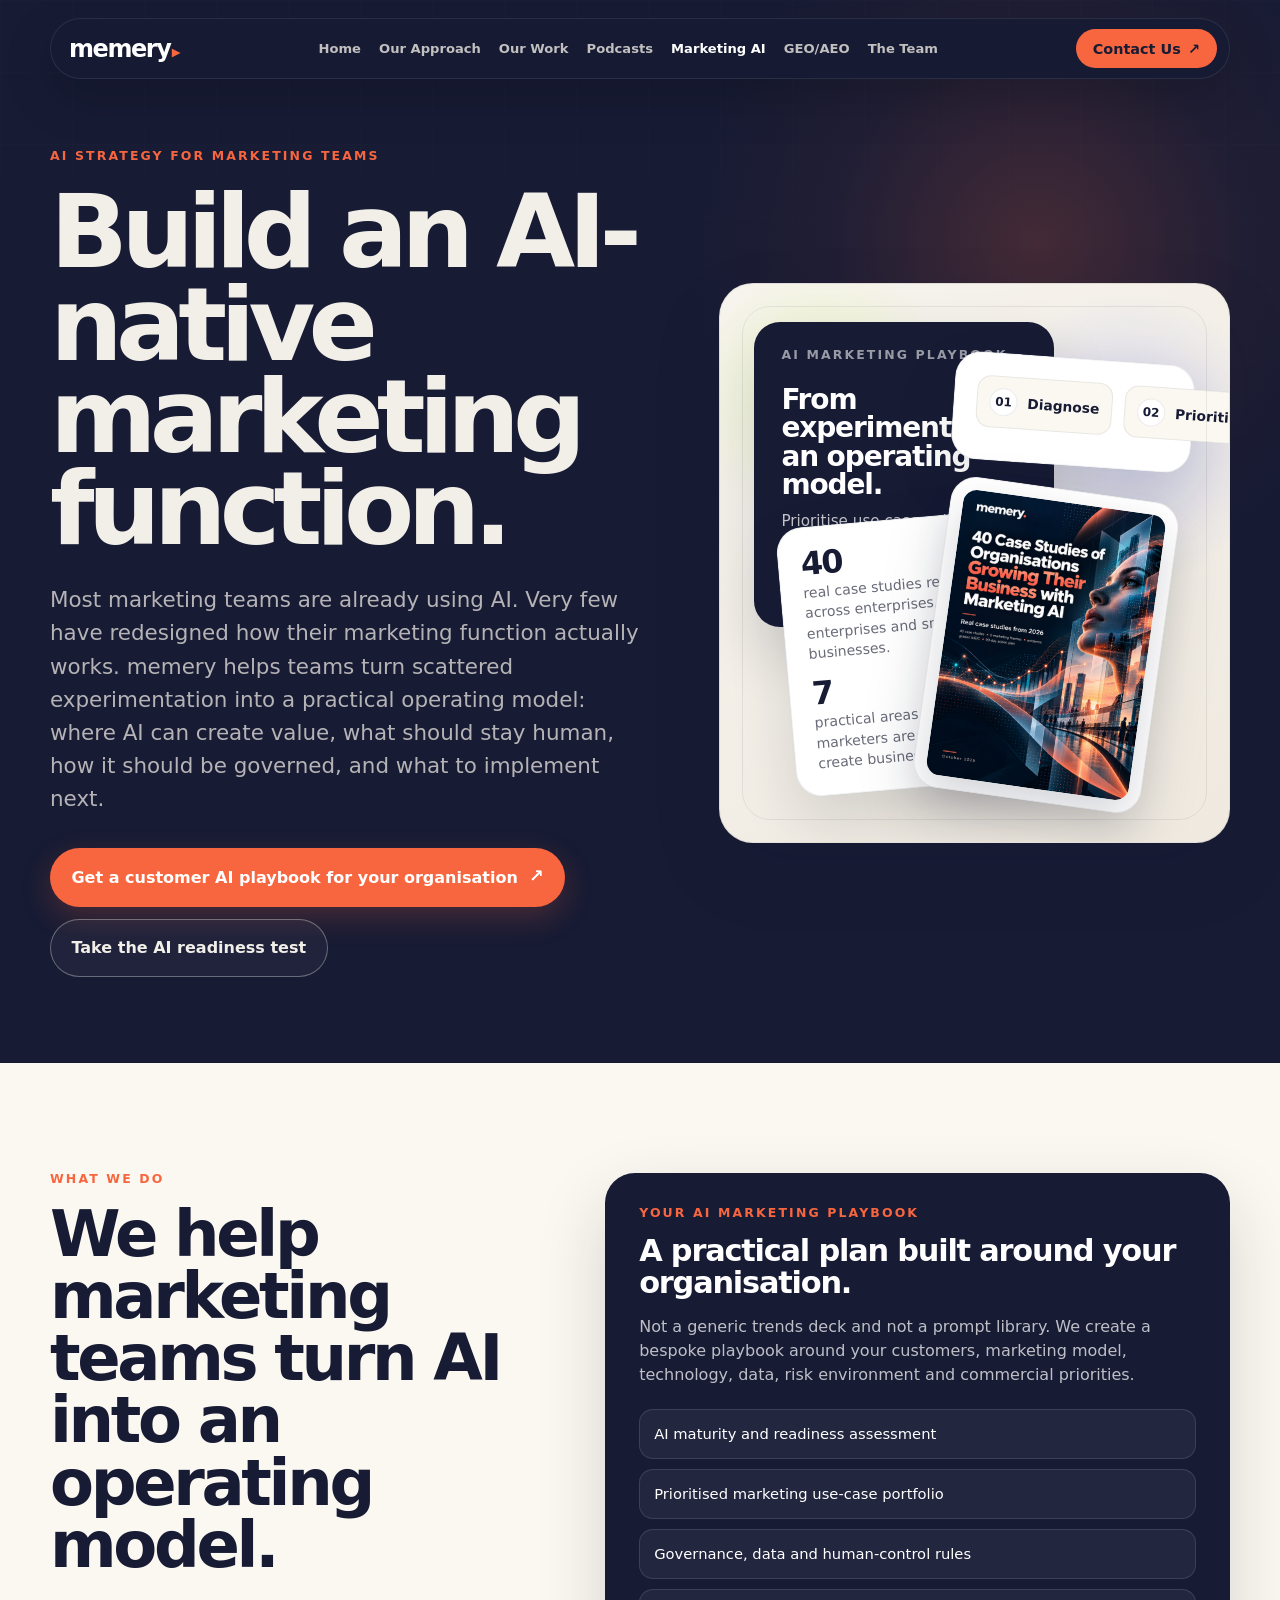
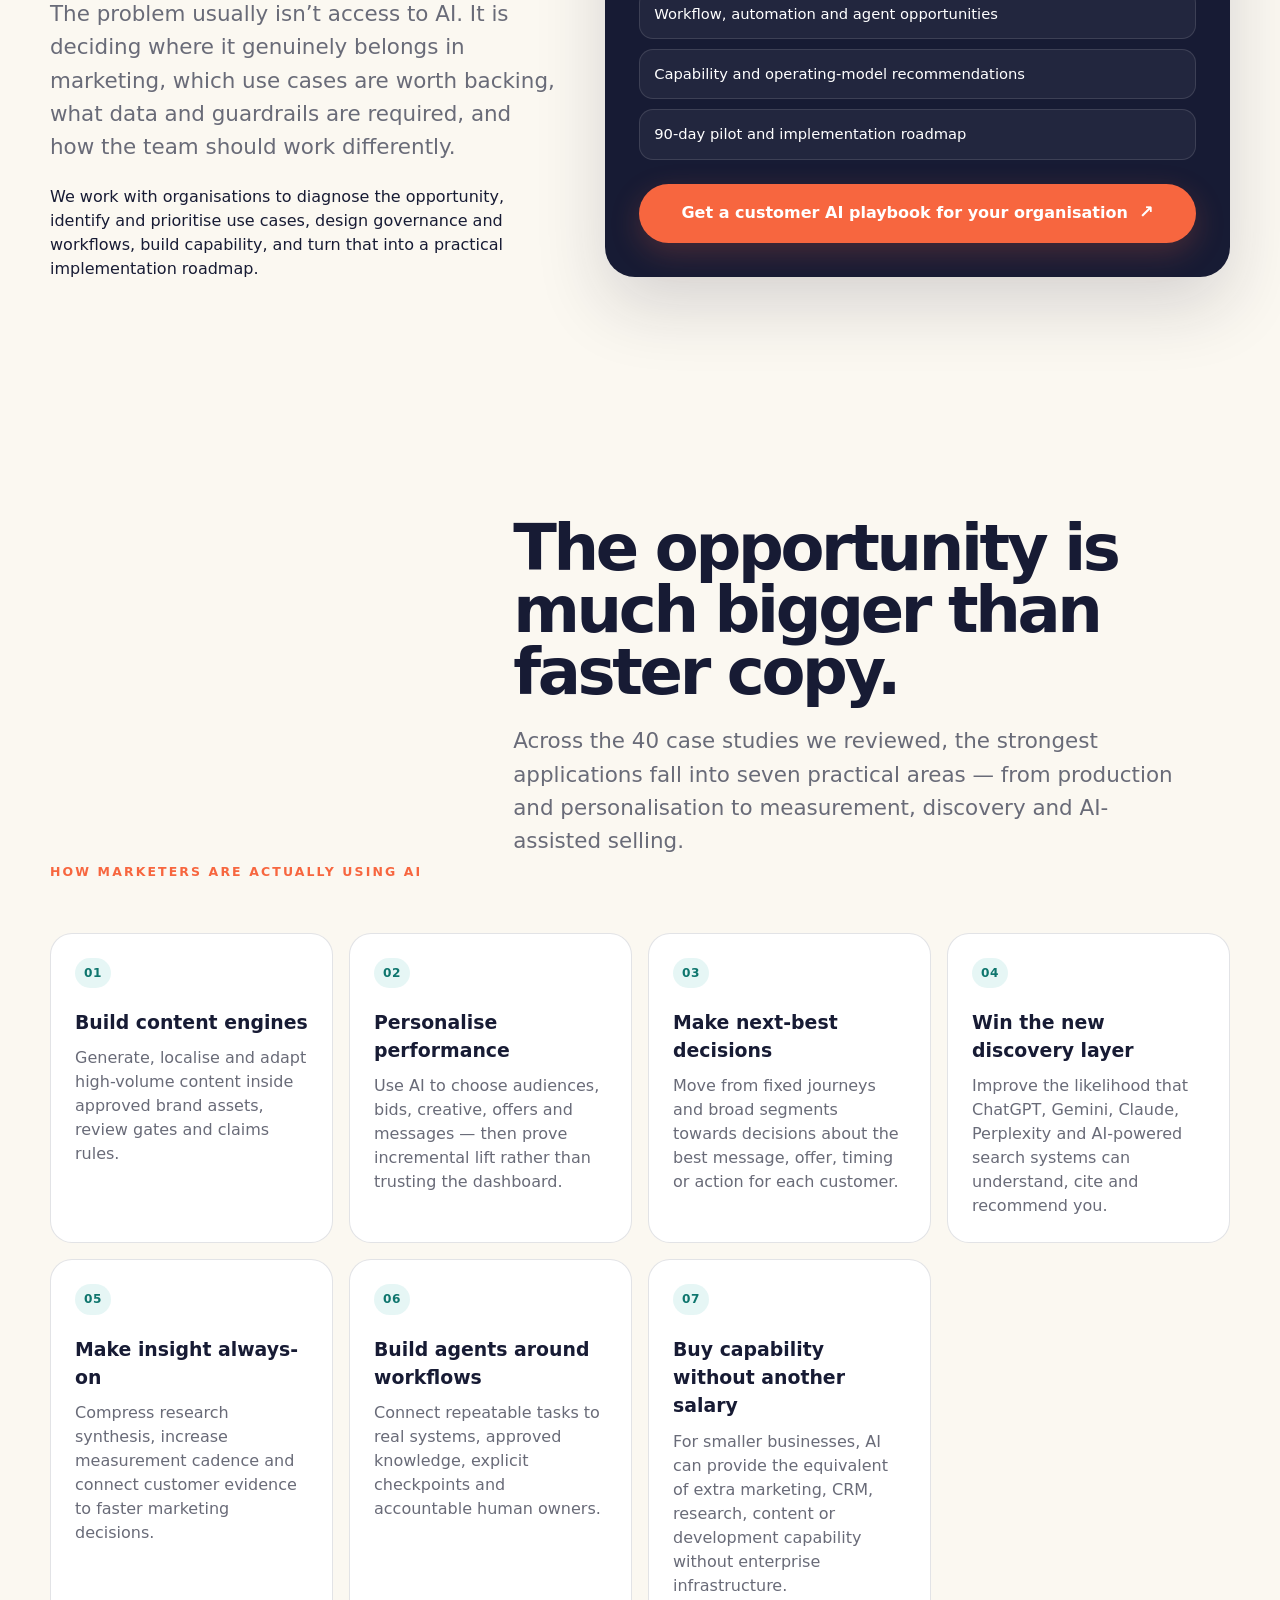
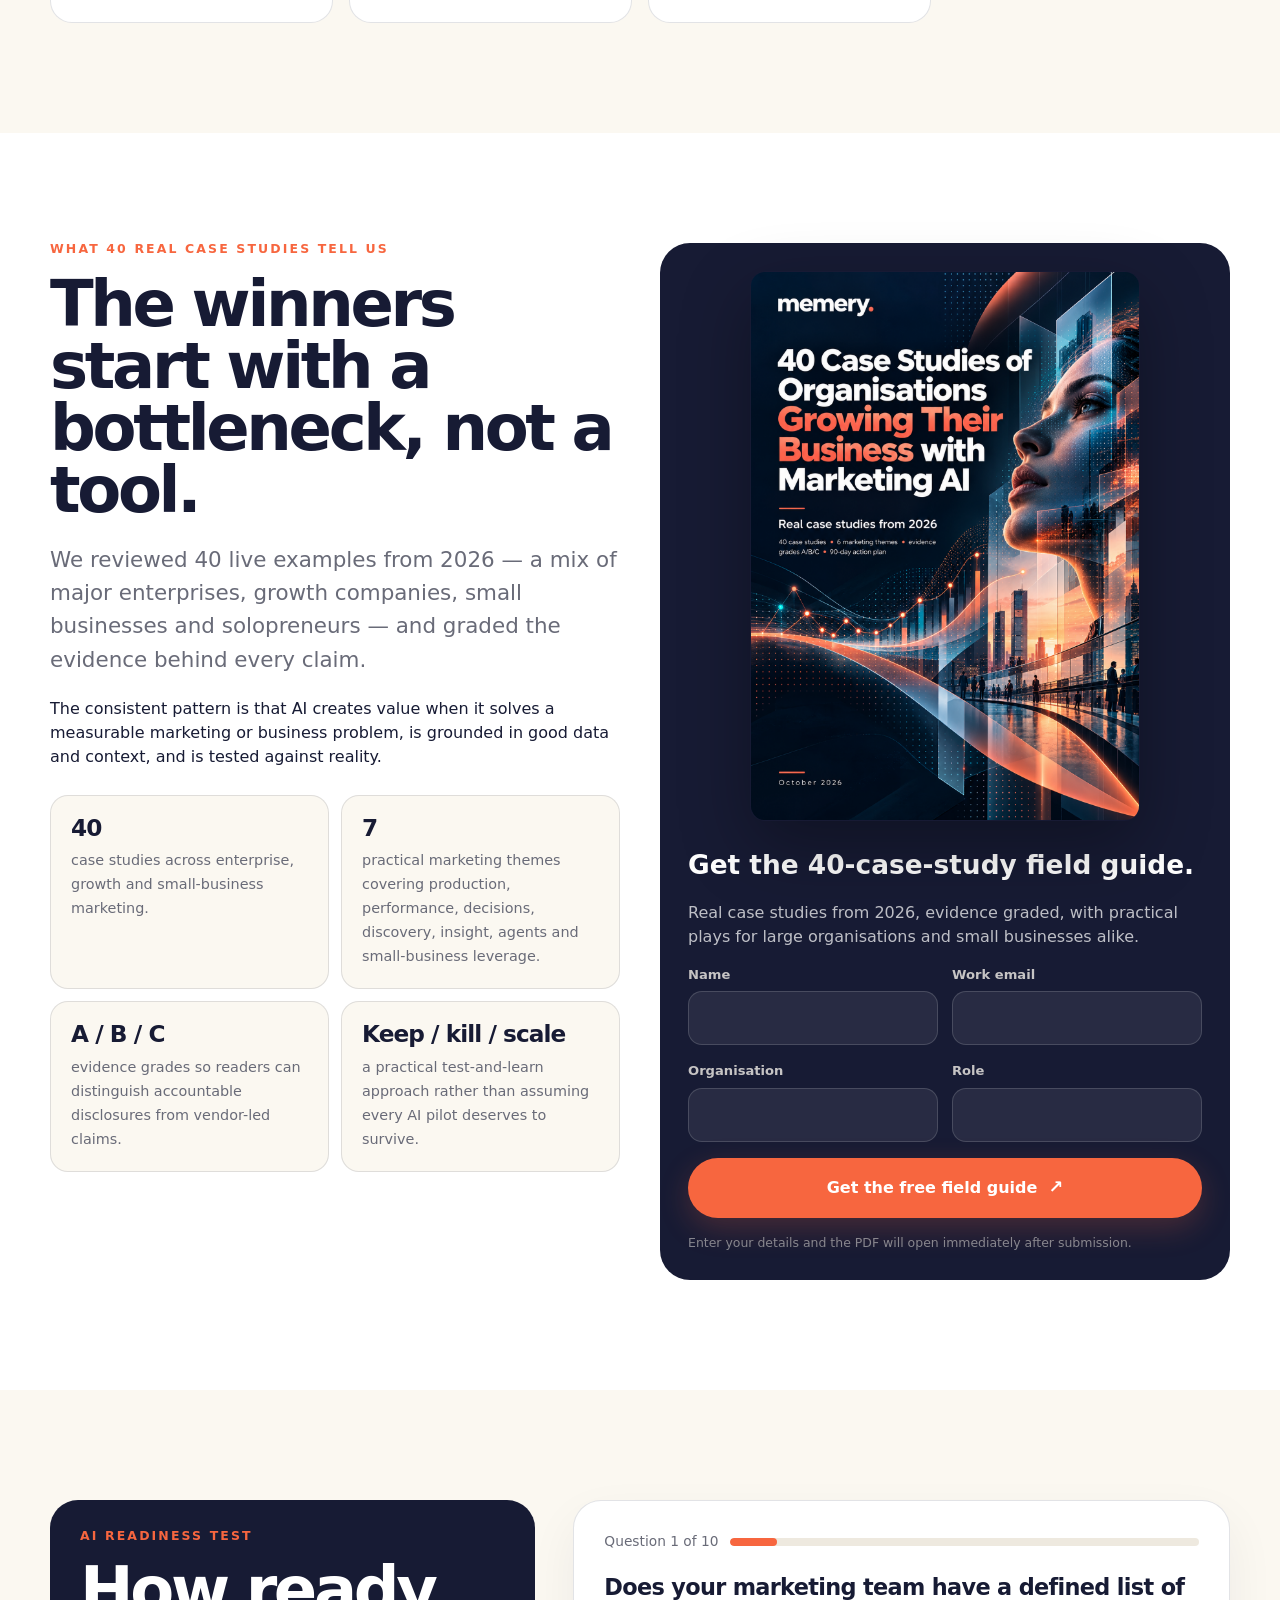
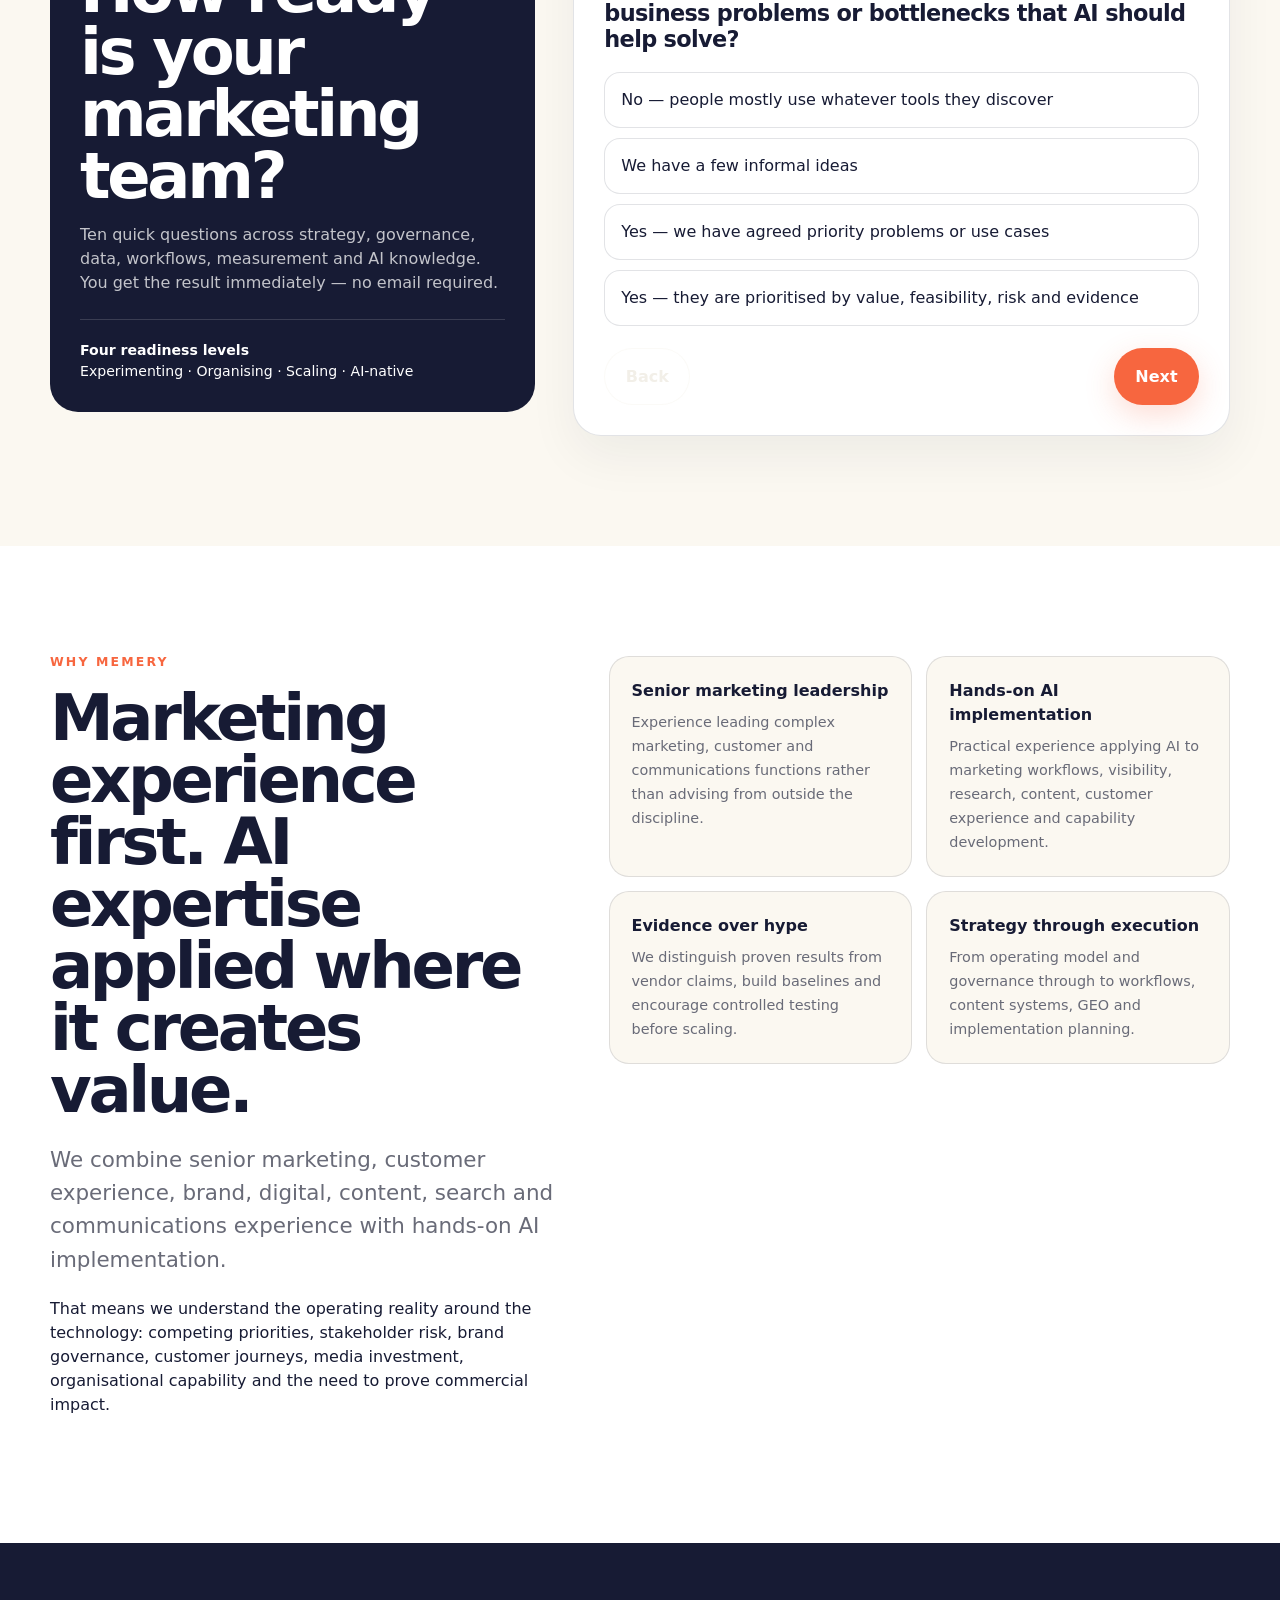
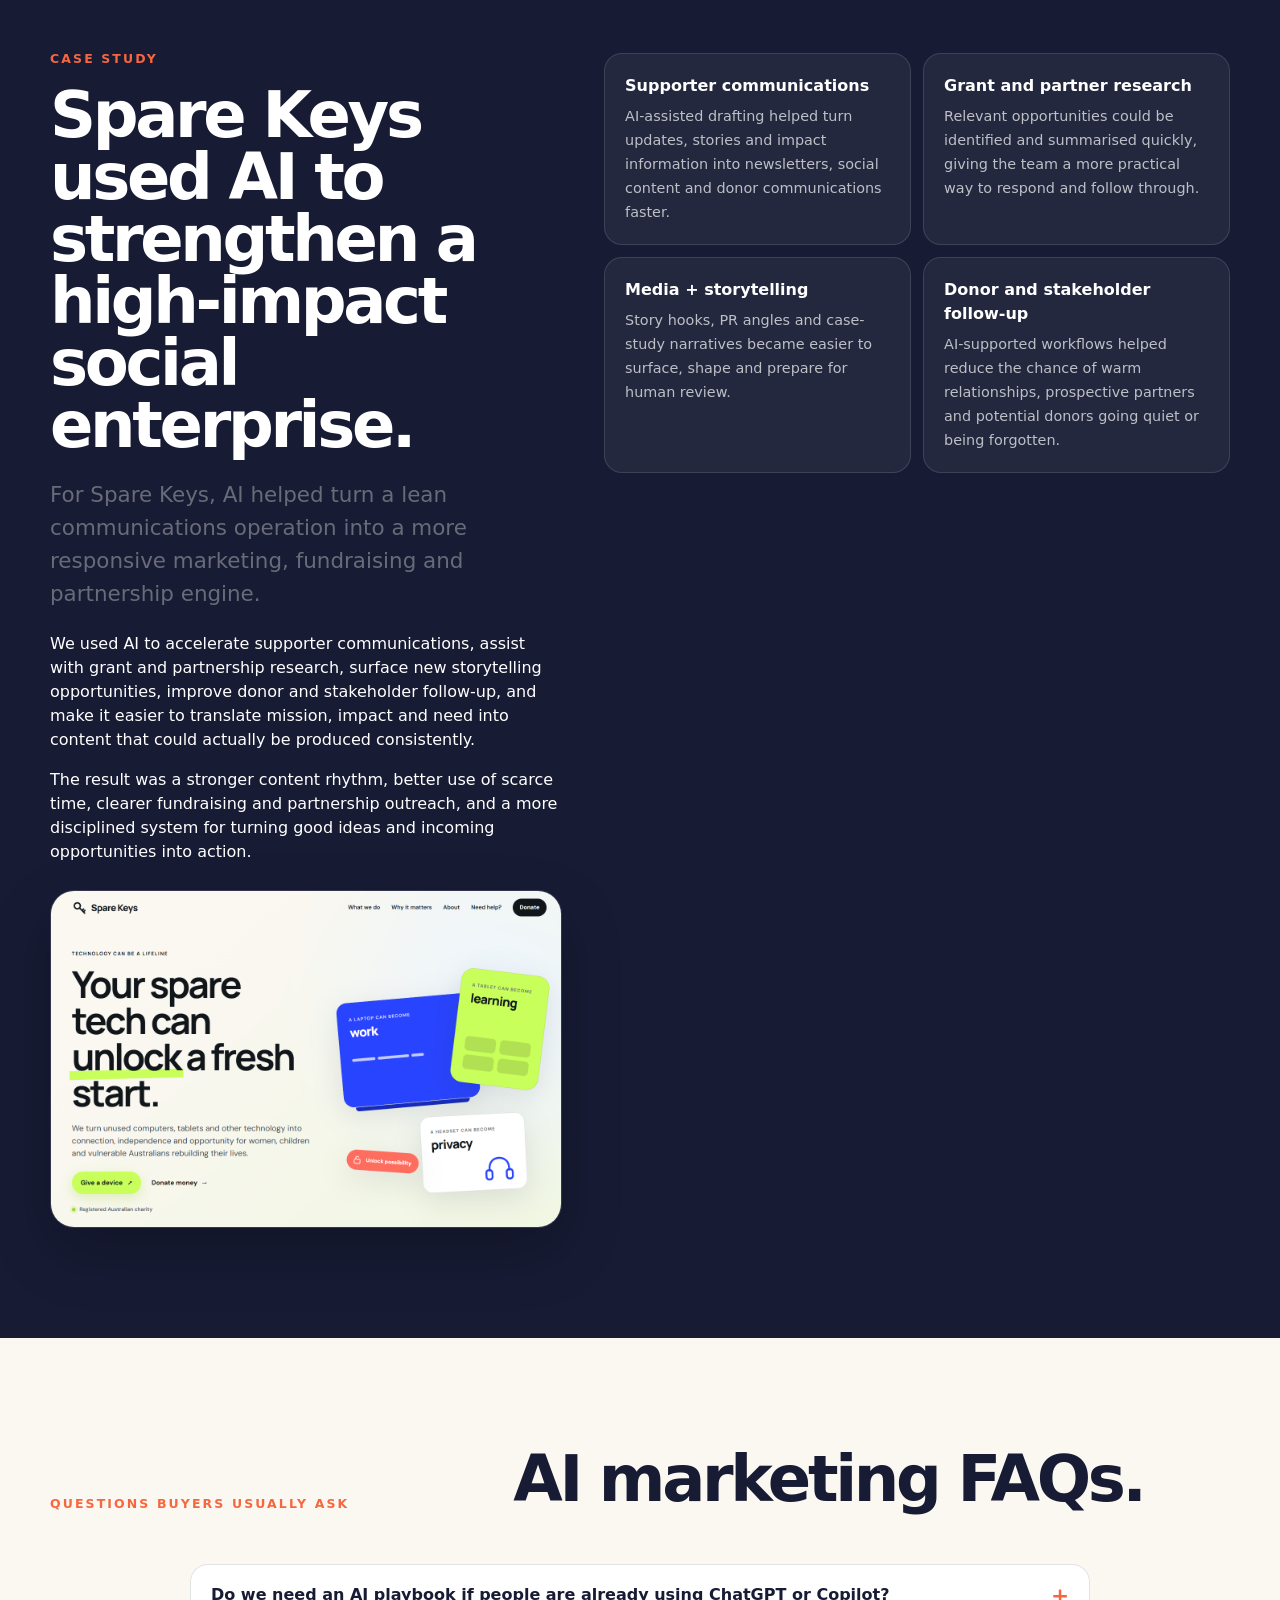
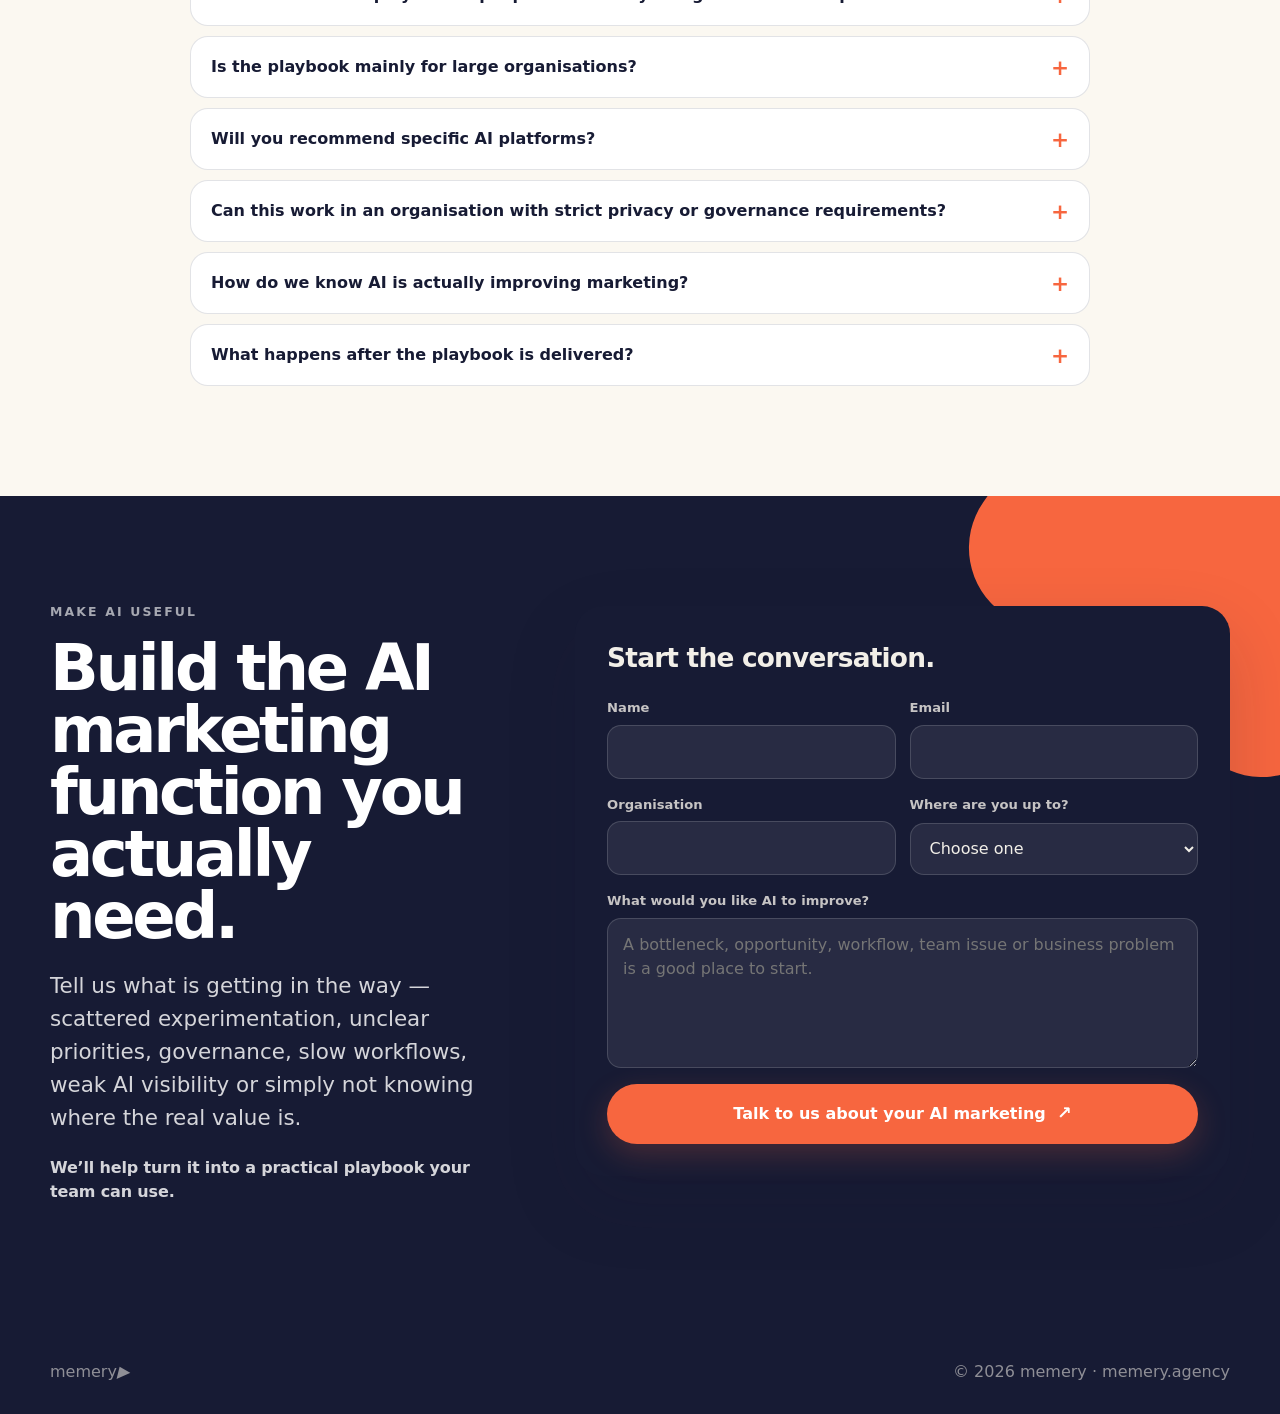
==== commit 800a02e1: "Add files via upload" ====
--- a/ai-marketing.html
+++ b/ai-marketing.html
@@ -913,6 +913,154 @@
   }
 </style>
 
+
+<style>
+  /* Verified update: hero visual, Spare Keys case study and final CTA */
+  .page-ai-marketing .hero-grid{
+    grid-template-columns:minmax(0,1.02fr) minmax(360px,.98fr);
+    gap:42px;
+    align-items:center;
+  }
+
+  .hero-visual{
+    position:relative;
+    min-height:560px;
+    border-radius:34px;
+    overflow:hidden;
+    background:
+      radial-gradient(circle at 20% 20%, rgba(190,255,70,.22), transparent 22%),
+      radial-gradient(circle at 80% 28%, rgba(63,92,255,.20), transparent 26%),
+      radial-gradient(circle at 60% 72%, rgba(247,102,63,.16), transparent 22%),
+      linear-gradient(145deg, #f7f4ee 0%, #efe9df 100%);
+    border:1px solid rgba(23,27,52,.08);
+    box-shadow:0 28px 70px rgba(23,27,52,.12);
+  }
+
+  .hero-visual::after{
+    content:"";
+    position:absolute;
+    inset:22px;
+    border-radius:28px;
+    border:1px solid rgba(23,27,52,.08);
+    pointer-events:none;
+  }
+
+  .hero-floating{
+    position:absolute;
+    border-radius:26px;
+    background:#fff;
+    box-shadow:0 26px 60px rgba(23,27,52,.14);
+    border:1px solid rgba(23,27,52,.08);
+  }
+
+  .hero-floating.card-main{
+    left:34px;
+    top:38px;
+    width:300px;
+    padding:26px;
+    background:#171b34;
+    color:#fff;
+  }
+
+  .hero-floating.card-main .eyebrow{color:rgba(255,255,255,.56);margin-bottom:16px}
+  .hero-floating.card-main h3{margin:0 0 10px;color:#fff;font-size:1.75rem;line-height:1.02;letter-spacing:-.04em}
+  .hero-floating.card-main p{margin:0;color:rgba(255,255,255,.74);font-size:.95rem;line-height:1.48}
+
+  .hero-floating.steps{
+    right:36px;
+    top:74px;
+    width:240px;
+    padding:22px;
+    transform:rotate(4deg);
+  }
+
+  .hero-step{
+    padding:11px 12px;
+    border-radius:14px;
+    background:var(--ai-paper);
+    border:1px solid rgba(23,27,52,.08);
+    display:flex;
+    justify-content:space-between;
+    gap:10px;
+    align-items:center;
+    margin-bottom:10px;
+    font-size:.86rem;
+    font-weight:760;
+    color:var(--ai-navy);
+  }
+  .hero-step:last-child{margin-bottom:0}
+  .hero-step span:first-child{
+    display:inline-flex;
+    width:28px;
+    height:28px;
+    border-radius:50%;
+    align-items:center;
+    justify-content:center;
+    background:#fff;
+    border:1px solid rgba(23,27,52,.08);
+    font-size:.75rem;
+    font-weight:900;
+  }
+
+  .hero-floating.stats{
+    left:66px;
+    bottom:54px;
+    width:250px;
+    padding:22px;
+    transform:rotate(-5deg);
+  }
+
+  .hero-stat{display:grid;gap:4px;margin-bottom:16px}
+  .hero-stat:last-child{margin-bottom:0}
+  .hero-stat strong{font-size:2rem;line-height:.9;letter-spacing:-.05em;color:var(--ai-navy)}
+  .hero-stat span{color:var(--ai-muted);font-size:.88rem;line-height:1.45}
+
+  .hero-floating.cover{
+    right:68px;
+    bottom:40px;
+    width:230px;
+    padding:12px;
+    transform:rotate(8deg);
+    background:#fff;
+  }
+  .hero-floating.cover img{display:block;width:100%;border-radius:14px;box-shadow:0 18px 40px rgba(23,27,52,.18)}
+
+  .offer-card .hero-actions .btn.primary{width:100%;justify-content:center}
+  .uses-grid{grid-template-columns:repeat(4,1fr)}
+
+  .case-study-media{
+    margin-top:26px;
+    border-radius:24px;
+    overflow:hidden;
+    border:1px solid rgba(255,255,255,.12);
+    box-shadow:0 24px 60px rgba(0,0,0,.22);
+  }
+  .case-study-media img{display:block;width:100%;height:auto}
+
+  .final-cta{background:#171b34 !important;color:#fff !important}
+  .final-cta .eyebrow{color:rgba(255,255,255,.62) !important}
+  .final-cta .h2{color:#fff !important}
+  .final-cta .lead,.final-cta p{color:rgba(255,255,255,.82) !important}
+  .final-cta .form-card{background:#fff}
+  .final-cta .form-card h3,.final-cta .form-card label{color:#171b34}
+  .final-cta .btn.primary{background:var(--ai-coral);color:#fff}
+
+  @media(max-width:1100px){
+    .page-ai-marketing .hero-grid{grid-template-columns:1fr}
+    .hero-visual{min-height:500px}
+    .uses-grid{grid-template-columns:repeat(2,1fr)}
+  }
+
+  @media(max-width:680px){
+    .hero-visual{min-height:460px}
+    .hero-floating.card-main{left:22px;top:22px;width:calc(100% - 44px)}
+    .hero-floating.steps{right:18px;top:auto;bottom:126px;width:208px}
+    .hero-floating.stats{left:18px;bottom:18px;width:188px}
+    .hero-floating.cover{display:none}
+    .uses-grid{grid-template-columns:1fr}
+  }
+</style>
+
 </head>
 
 <body class="page-ai-marketing">
@@ -935,7 +1083,37 @@
           <a class="btn primary" href="#playbook">
             Get a customer AI playbook for your organisation <span class="arrow">↗</span>
           </a>
-          <a class="btn secondary" href="#research">See the research</a>
+          <a class="btn secondary" href="#readiness">Take the AI readiness test</a>
+        </div>
+      </div>
+
+      <div class="hero-visual reveal" aria-hidden="true">
+        <div class="hero-floating card-main">
+          <div class="eyebrow">AI marketing playbook</div>
+          <h3>From experiments to an operating model.</h3>
+          <p>Prioritise use cases, define guardrails, redesign workflows and build a roadmap your team can actually use.</p>
+        </div>
+
+        <div class="hero-floating steps">
+          <div class="hero-step"><span>01</span><span>Diagnose</span></div>
+          <div class="hero-step"><span>02</span><span>Prioritise</span></div>
+          <div class="hero-step"><span>03</span><span>Govern</span></div>
+          <div class="hero-step"><span>04</span><span>Implement</span></div>
+        </div>
+
+        <div class="hero-floating stats">
+          <div class="hero-stat">
+            <strong>40</strong>
+            <span>real case studies reviewed across enterprises, social enterprises and small businesses.</span>
+          </div>
+          <div class="hero-stat">
+            <strong>7</strong>
+            <span>practical areas where marketers are using AI to create business value.</span>
+          </div>
+        </div>
+
+        <div class="hero-floating cover">
+          <img src="memery-ai-case-studies-cover-website.png" alt="">
         </div>
       </div>
     </div>
@@ -1199,38 +1377,42 @@
   <section class="case-study-section">
     <div class="wrap case-study-grid">
       <div class="reveal">
-        <div class="eyebrow">Illustrative small-business case study</div>
-        <h2 class="h2" style="margin-top:18px;">What AI could look like for a small charity such as Spare Keys.</h2>
+        <div class="eyebrow">Case study</div>
+        <h2 class="h2" style="margin-top:18px;">Spare Keys used AI to strengthen a high-impact social enterprise.</h2>
         <p class="lead">
-          A small organisation does not need an enterprise transformation program. It needs to reclaim scarce staff time,
-          respond faster, communicate better and stop good opportunities falling through the cracks.
+          For Spare Keys, AI helped turn a lean communications operation into a more responsive marketing, fundraising and partnership engine.
         </p>
         <p>
-          An AI playbook for Spare Keys could focus on a handful of tightly controlled workflows:
-          supporter communications, grant research, accommodation-partner outreach, media monitoring,
-          impact-story drafting and dormant-donor re-engagement — with humans retaining approval of every external message.
+          We used AI to accelerate supporter communications, assist with grant and partnership research,
+          surface new storytelling opportunities, improve donor and stakeholder follow-up, and make it easier
+          to translate mission, impact and need into content that could actually be produced consistently.
         </p>
-        <p class="case-study-note">
-          Illustrative concept only — these outcomes have not been implemented or measured and are shown here to demonstrate how we would approach a small-charity engagement.
+        <p>
+          The result was a stronger content rhythm, better use of scarce time, clearer fundraising and partnership outreach,
+          and a more disciplined system for turning good ideas and incoming opportunities into action.
         </p>
+
+        <div class="case-study-media">
+          <img src="spare-keys-case-study.png" alt="Screenshot of the Spare Keys website homepage.">
+        </div>
       </div>
 
       <div class="case-study-results">
         <div class="case-study-result reveal">
           <strong>Supporter communications</strong>
-          <span>Turn program updates, impact data and stories into first-draft newsletters, social posts and donor updates without starting from a blank page.</span>
+          <span>AI-assisted drafting helped turn updates, stories and impact information into newsletters, social content and donor communications faster.</span>
         </div>
         <div class="case-study-result reveal">
           <strong>Grant and partner research</strong>
-          <span>Continuously scan relevant opportunities, summarise eligibility and prepare structured briefing notes for human review.</span>
+          <span>Relevant opportunities could be identified and summarised quickly, giving the team a more practical way to respond and follow through.</span>
         </div>
         <div class="case-study-result reveal">
           <strong>Media + storytelling</strong>
-          <span>Monitor relevant news, identify story hooks and draft evidence-based media angles while preserving the charity’s distinctive voice.</span>
+          <span>Story hooks, PR angles and case-study narratives became easier to surface, shape and prepare for human review.</span>
         </div>
         <div class="case-study-result reveal">
-          <strong>Donor and partner follow-up</strong>
-          <span>Surface dormant relationships, suggest next actions and prepare personalised outreach for staff approval rather than letting opportunities disappear.</span>
+          <strong>Donor and stakeholder follow-up</strong>
+          <span>AI-supported workflows helped reduce the chance of warm relationships, prospective partners and potential donors going quiet or being forgotten.</span>
         </div>
       </div>
     </div>
@@ -1283,7 +1465,7 @@
           Tell us what is getting in the way — scattered experimentation, unclear priorities, governance,
           slow workflows, weak AI visibility or simply not knowing where the real value is.
         </p>
-        <p style="font-weight:850;letter-spacing:-.02em;">
+        <p style="font-weight:700;letter-spacing:-.01em;">
           We’ll help turn it into a practical playbook your team can use.
         </p>
       </div>
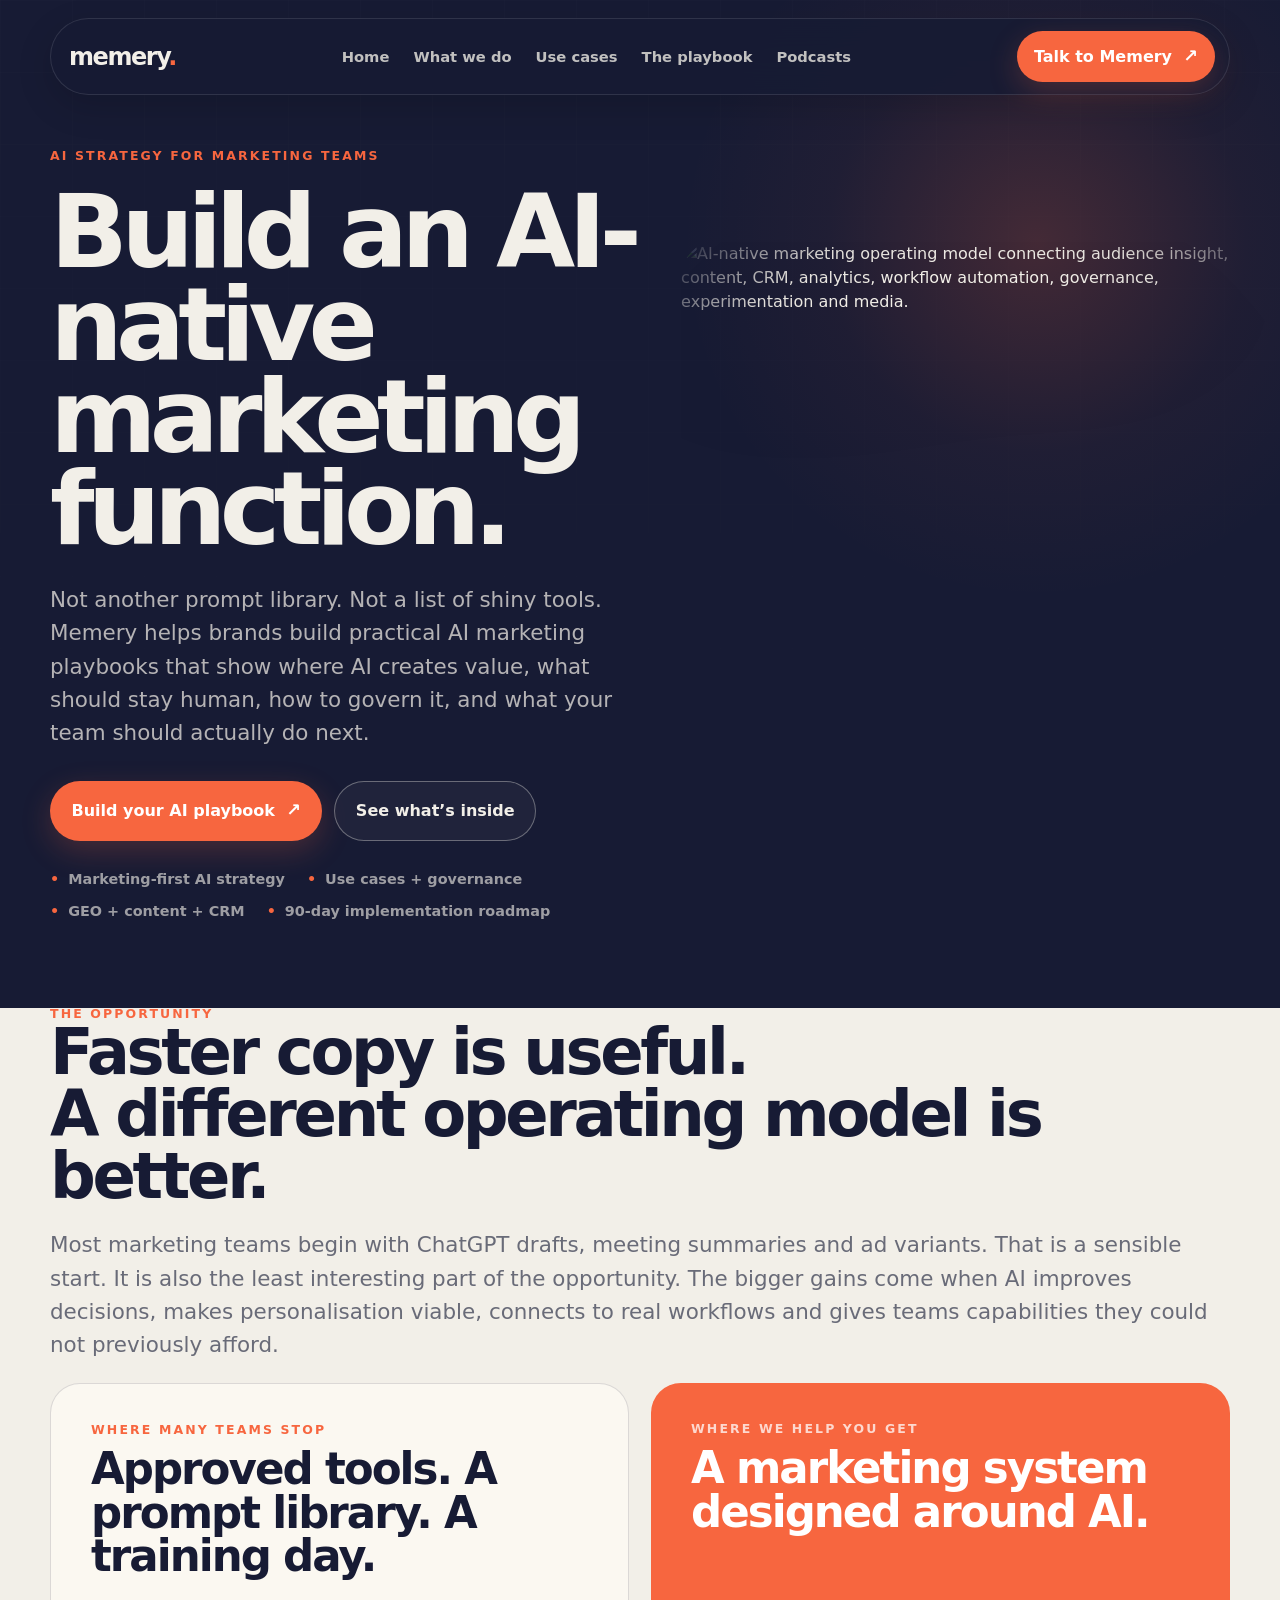
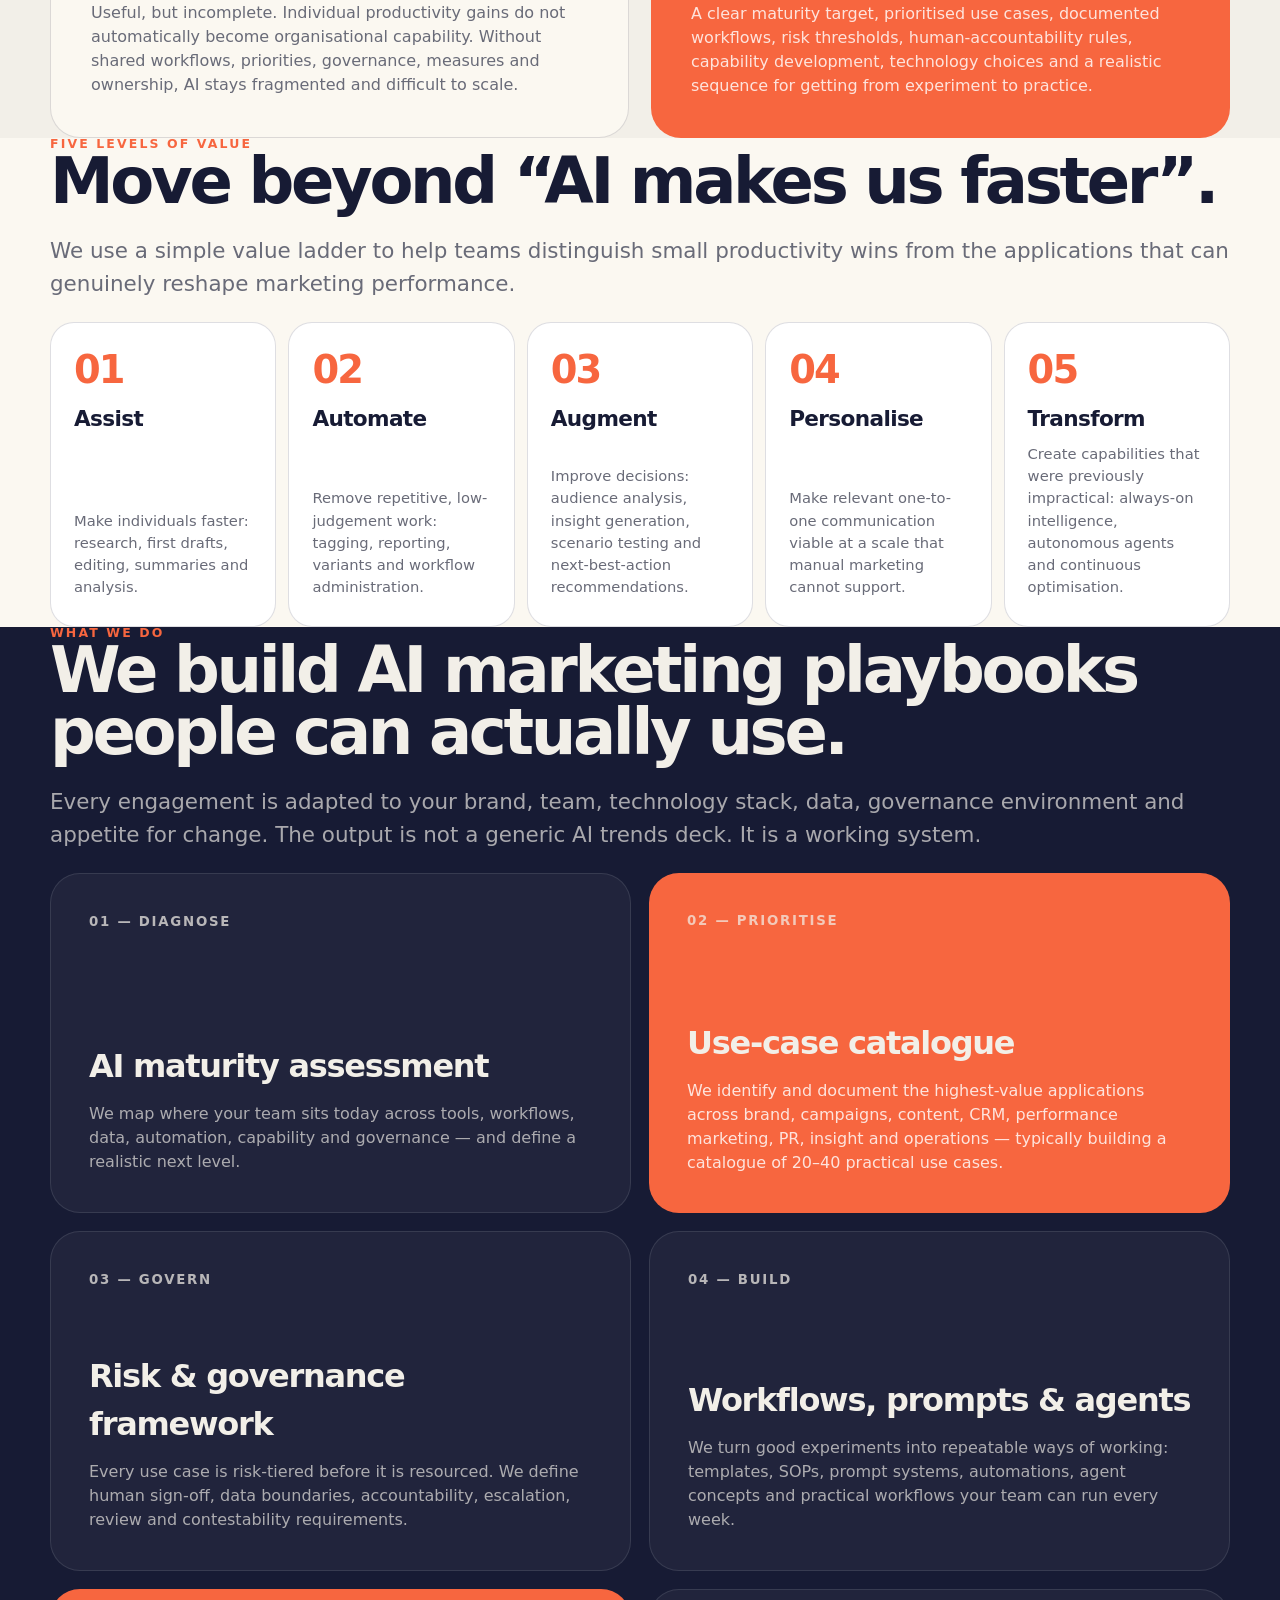
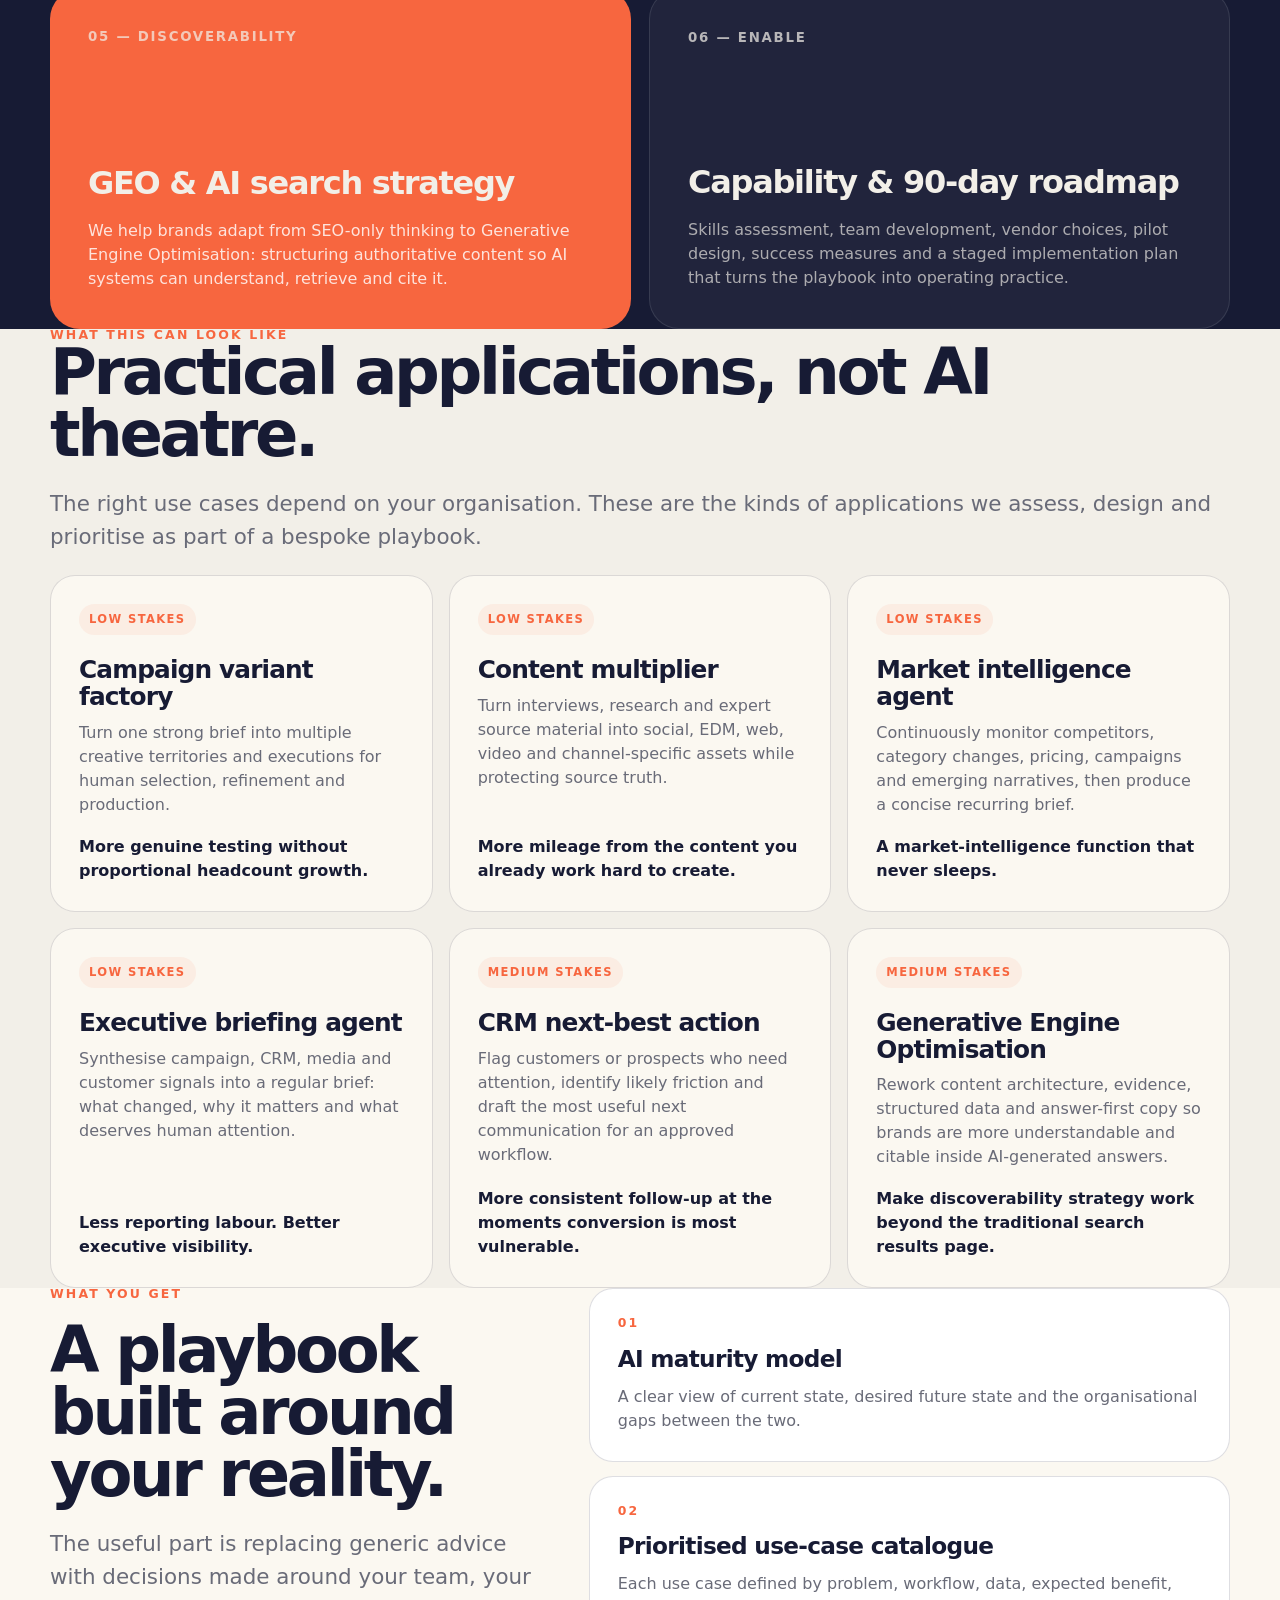
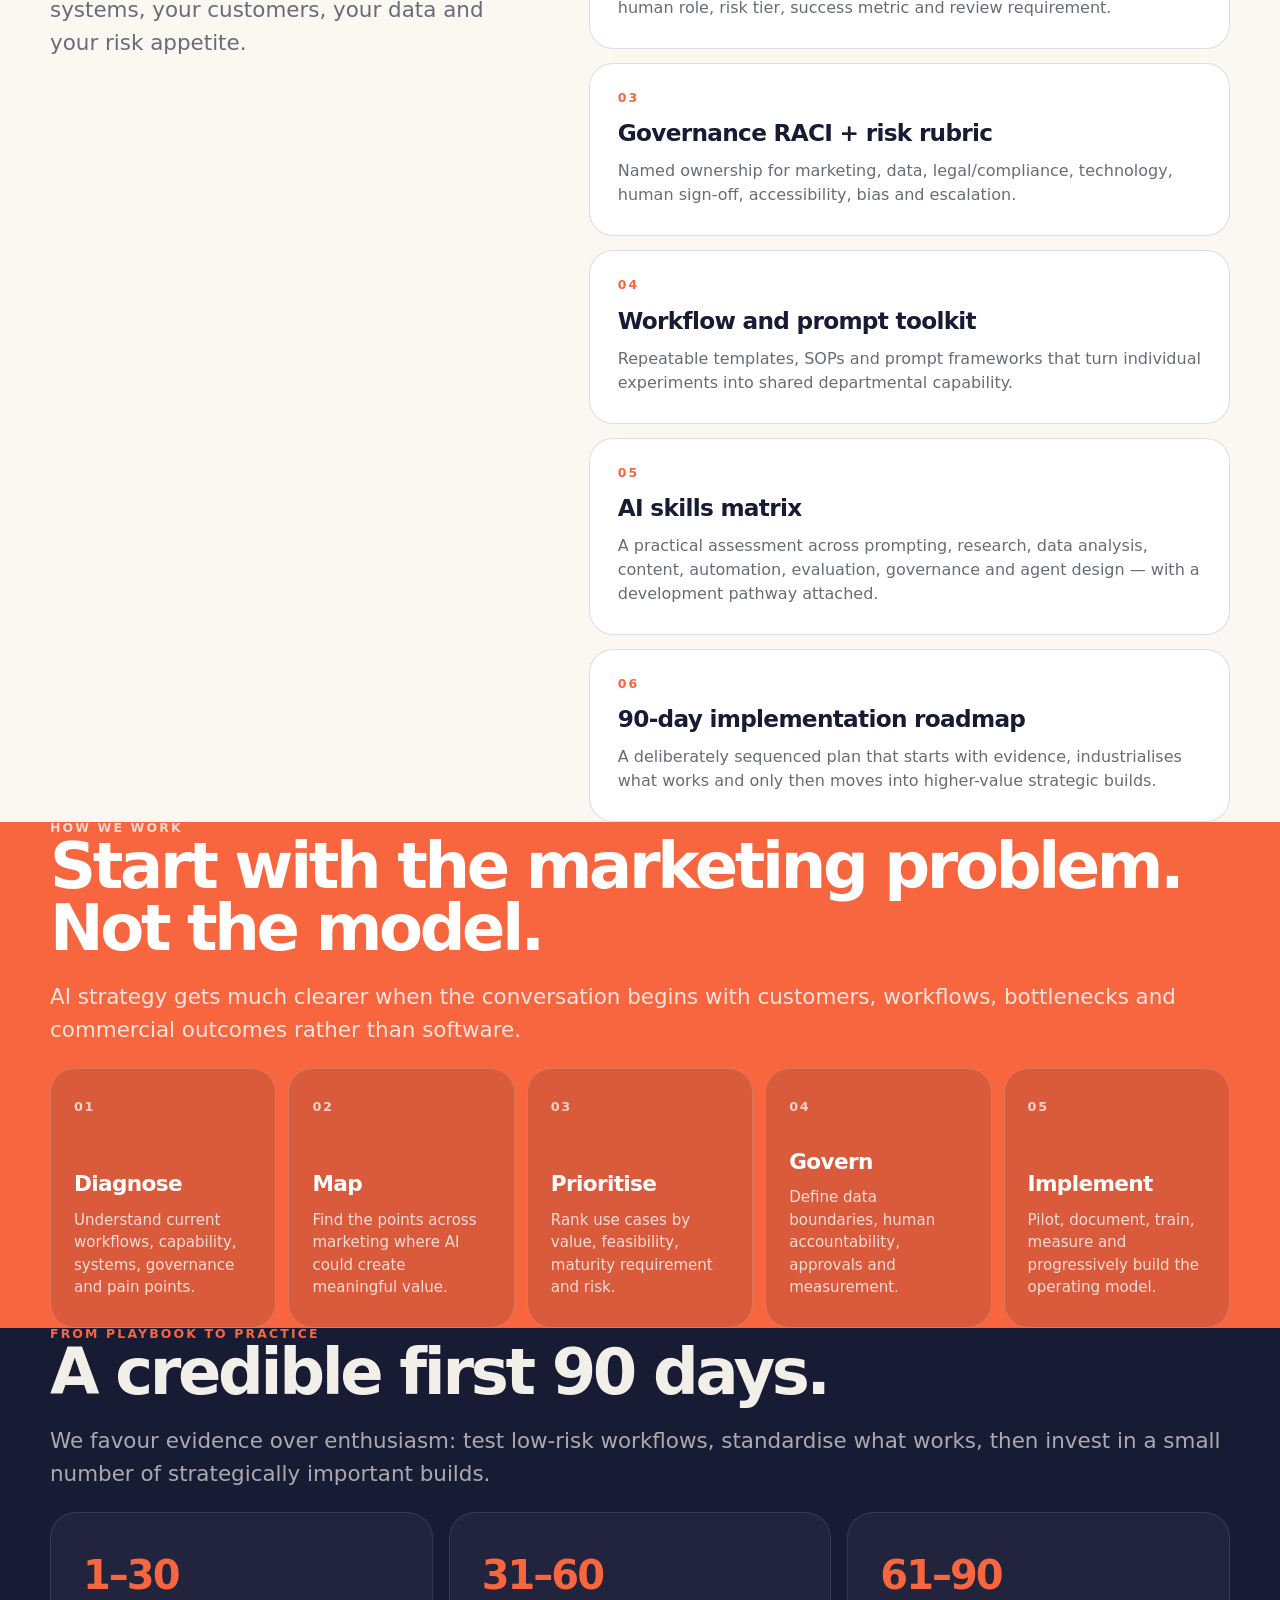
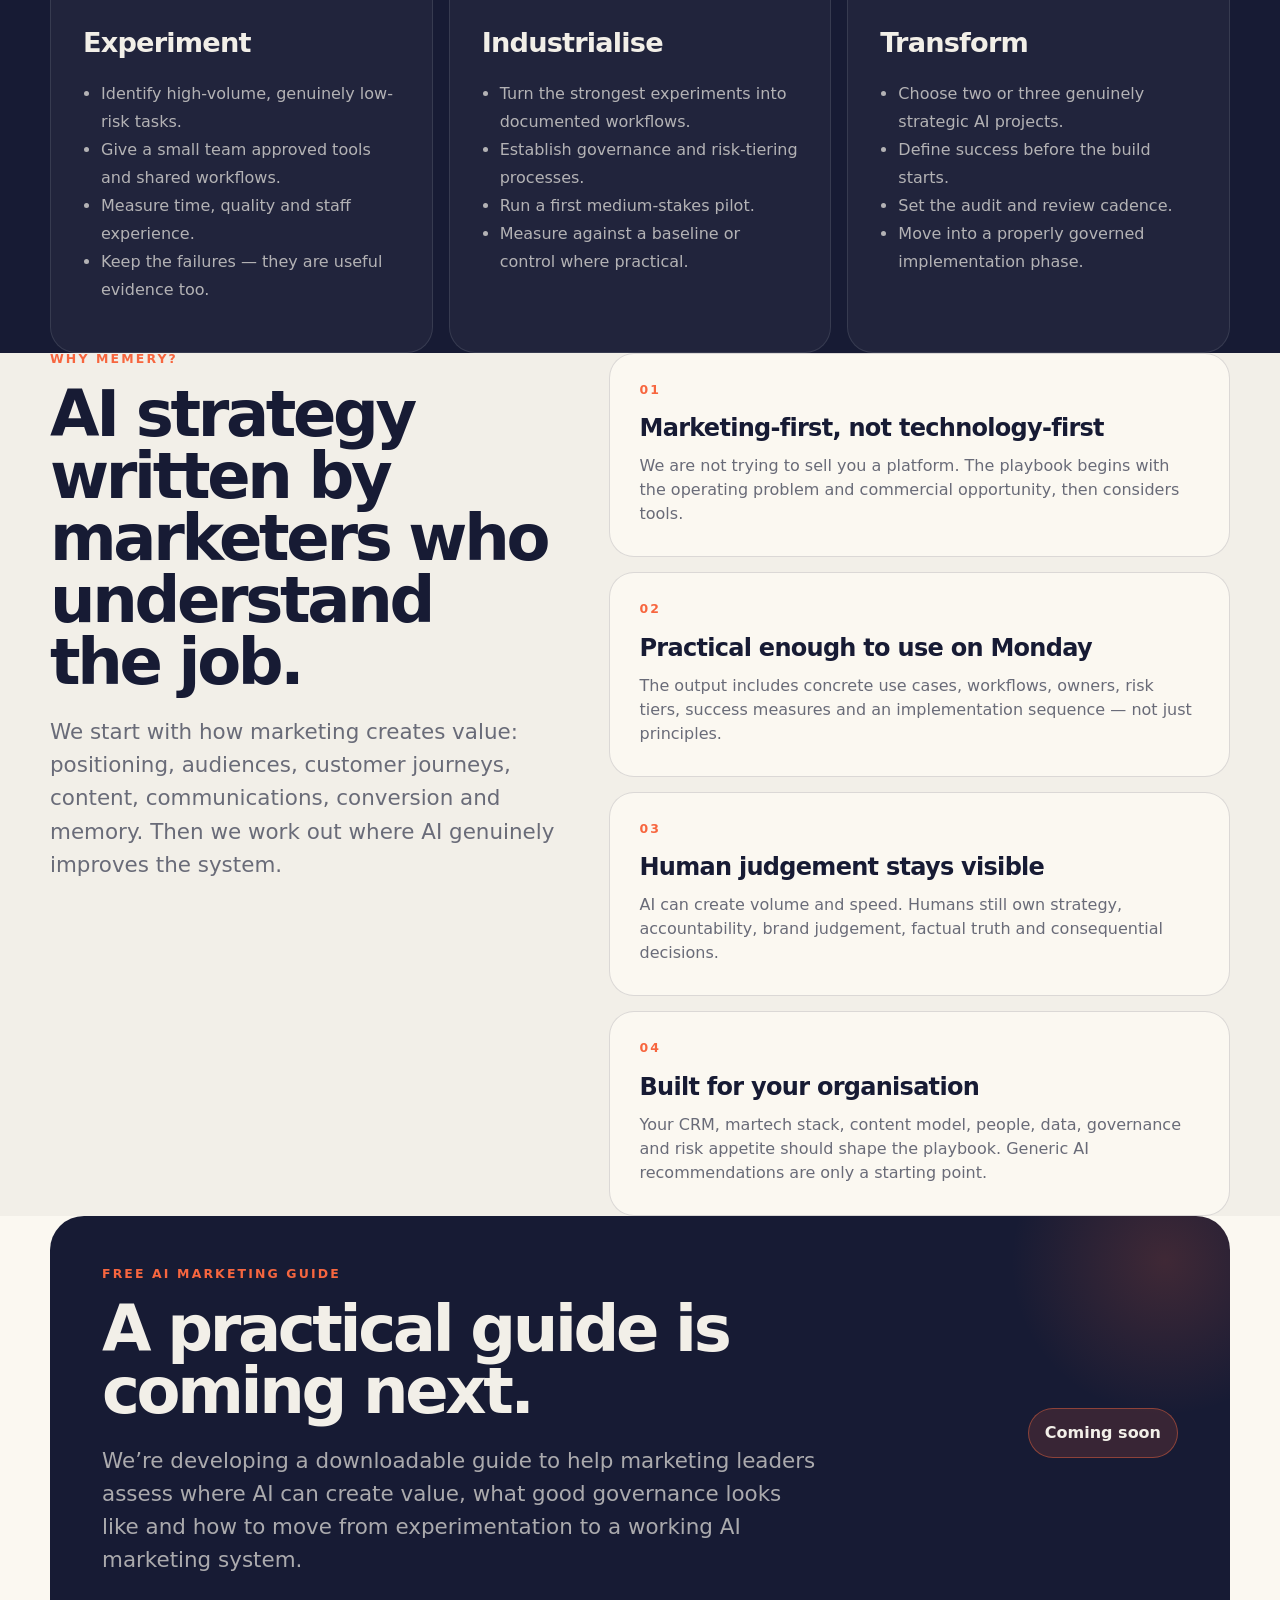
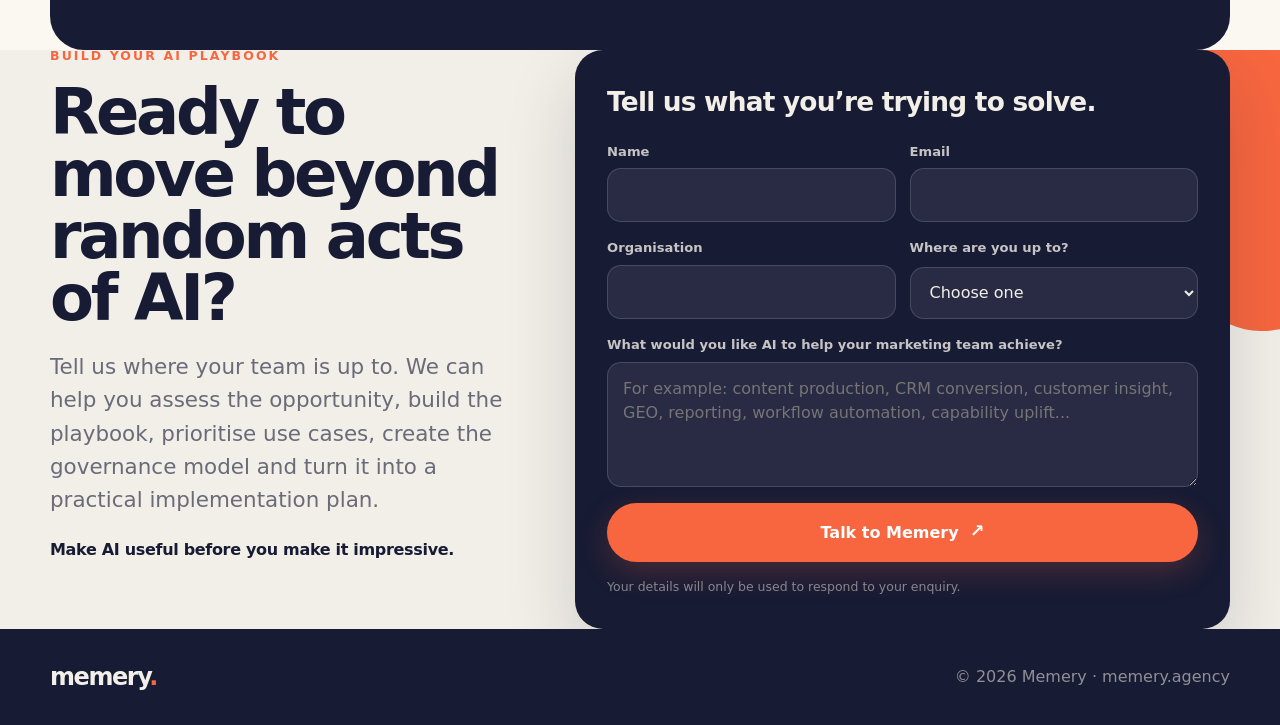
==== commit 1fcc3298: "Add files via upload" ====
--- a/ai-marketing.html
+++ b/ai-marketing.html
@@ -1,1540 +1,1473 @@
 <!doctype html>
 <html lang="en">
 <head>
-  <!-- Google tag (gtag.js) -->
-  <script async src="https://www.googletagmanager.com/gtag/js?id=G-PVLCQ9TYW9"></script>
-  <script>
-    window.dataLayer = window.dataLayer || [];
-    function gtag(){dataLayer.push(arguments);}
-    gtag('js', new Date());
-  
-    gtag('config', 'G-PVLCQ9TYW9');
-  </script>
-
   <meta charset="utf-8" />
   <meta name="viewport" content="width=device-width, initial-scale=1" />
 
-  <title>AI Marketing Playbooks & Strategy | memery</title>
-  <meta name="description" content="Memery helps marketing teams build practical AI playbooks, identify high-value use cases, improve AI readiness and turn experimentation into measurable marketing and business value." />
+  <title>AI Marketing Playbooks & Strategy | Memery</title>
+  <meta name="description" content="Memery helps marketing teams move from scattered AI experiments to a practical AI marketing playbook — covering use cases, governance, workflows, capability, GEO and a 90-day roadmap." />
   <meta name="theme-color" content="#171b34" />
-
-  <link rel="stylesheet" href="site.css">
-  <link rel="stylesheet" href="components.css">
-  <script src="menu.js" defer></script>
 
   <style>
     :root{
-      --ai-teal:#12a99d;
-      --ai-teal-dark:#0f766e;
-      --ai-amber:#f6b44b;
-      --ai-paper:#fbf8f1;
-      --ai-navy:#171b34;
-      --ai-coral:#f7663f;
-      --ai-muted:#696b78;
-      --ai-line:rgba(23,27,52,.12);
-    }
-
-    .page-ai-marketing .hero{padding-bottom:72px}
-    .page-ai-marketing .hero-grid{align-items:center}
-
-    .ai-hero-panel{
+      --navy:#171b34;
+      --navy-2:#232947;
+      --coral:#f7663f;
+      --coral-dark:#d85e3c;
+      --cream:#f2efe8;
+      --paper:#fbf8f1;
+      --ink:#171b34;
+      --muted:#696b78;
+      --line:rgba(23,27,52,.14);
+      --radius:26px;
+      --shadow:0 24px 70px rgba(23,27,52,.12);
+      --max:1180px;
+    }
+
+    *{box-sizing:border-box}
+    html{scroll-behavior:smooth}
+    body{
+      margin:0;
+      color:var(--ink);
+      background:var(--paper);
+      font-family:Inter,ui-sans-serif,system-ui,-apple-system,BlinkMacSystemFont,"Segoe UI",sans-serif;
+      line-height:1.5;
+      -webkit-font-smoothing:antialiased;
+      overflow-x:hidden;
+    }
+
+    a{color:inherit;text-decoration:none}
+    button,input,textarea,select{font:inherit}
+    ::selection{background:rgba(247,102,63,.26)}
+    .wrap{width:min(calc(100% - 40px),var(--max));margin:0 auto}
+
+    .brand-word{
+      color:var(--cream);
+      font-size:1.5rem;
+      font-weight:900;
+      letter-spacing:-.06em;
+      white-space:nowrap;
+    }
+    .brand-word i{font-style:normal;color:var(--coral)}
+
+    .eyebrow{
+      font-size:.78rem;
+      line-height:1;
+      font-weight:850;
+      letter-spacing:.17em;
+      text-transform:uppercase;
+      color:var(--coral);
+    }
+
+    .display{
+      font-size:clamp(3.45rem,8vw,7.7rem);
+      line-height:.9;
+      letter-spacing:-.067em;
+      margin:0;
+      font-weight:820;
+    }
+
+    .h2{
+      font-size:clamp(2.35rem,5vw,4.8rem);
+      line-height:.97;
+      letter-spacing:-.052em;
+      margin:0;
+      font-weight:790;
+    }
+
+    .lead{
+      font-size:clamp(1.05rem,1.8vw,1.34rem);
+      line-height:1.55;
+      color:var(--muted);
+    }
+
+    .btn{
+      display:inline-flex;
+      align-items:center;
+      justify-content:center;
+      gap:.7rem;
+      padding:.98rem 1.28rem;
+      border-radius:999px;
+      font-weight:850;
+      border:1px solid transparent;
+      transition:.25s ease;
+      cursor:pointer;
+    }
+
+    .btn.primary{
+      background:var(--coral);
+      color:white;
+      box-shadow:0 10px 30px rgba(247,102,63,.22);
+    }
+
+    .btn.primary:hover{transform:translateY(-2px);background:#ff724e}
+
+    .btn.secondary{
+      border-color:rgba(242,239,232,.35);
+      color:var(--cream);
+      background:rgba(255,255,255,.04);
+    }
+
+    .btn.secondary:hover{
+      border-color:rgba(242,239,232,.7);
+      background:rgba(255,255,255,.08);
+    }
+
+    .arrow{font-size:1.1em;transform:translateY(-1px)}
+
+    /* NAV */
+    .nav-shell{
+      position:fixed;
+      z-index:50;
+      top:18px;
+      left:0;
+      right:0;
+      pointer-events:none;
+    }
+
+    .nav{
+      pointer-events:auto;
+      width:min(calc(100% - 32px),var(--max));
+      margin:0 auto;
+      display:flex;
+      align-items:center;
+      justify-content:space-between;
+      gap:20px;
+      padding:12px 14px 12px 18px;
+      border-radius:999px;
+      background:rgba(23,27,52,.86);
+      border:1px solid rgba(255,255,255,.11);
+      backdrop-filter:blur(18px);
+      box-shadow:0 12px 35px rgba(0,0,0,.15);
+    }
+
+    .navlinks{
+      display:flex;
+      align-items:center;
+      gap:24px;
+      color:rgba(242,239,232,.78);
+      font-size:.92rem;
+      font-weight:700;
+    }
+
+    .navlinks a:hover{color:white}
+    .nav-cta{padding:.72rem 1rem}
+    .menu{
+      display:none;
+      background:none;
+      border:0;
+      color:white;
+      padding:.4rem .5rem;
+      font-size:1.3rem;
+    }
+
+    /* HERO */
+    .hero{
+      position:relative;
+      min-height:100vh;
+      background:var(--navy);
+      color:var(--cream);
+      display:grid;
+      align-items:center;
+      padding:150px 0 86px;
+      overflow:hidden;
+    }
+
+    .hero::before{
+      content:"";
+      position:absolute;
+      inset:0;
+      opacity:.22;
+      background-image:
+        linear-gradient(rgba(242,239,232,.055) 1px,transparent 1px),
+        linear-gradient(90deg,rgba(242,239,232,.055) 1px,transparent 1px);
+      background-size:72px 72px;
+      mask-image:linear-gradient(to bottom,rgba(0,0,0,.9),transparent 86%);
+    }
+
+    .hero::after{
+      content:"";
+      position:absolute;
+      right:-10vw;
+      top:-10vw;
+      width:58vw;
+      height:58vw;
+      max-width:820px;
+      max-height:820px;
+      border-radius:50%;
+      background:radial-gradient(circle at 50% 50%,rgba(247,102,63,.2),rgba(247,102,63,.04) 40%,transparent 68%);
+    }
+
+    .hero-grid{
+      display:grid;
+      grid-template-columns:1.08fr .92fr;
+      gap:70px;
+      align-items:center;
+      position:relative;
+      z-index:2;
+    }
+
+    .hero .eyebrow{margin-bottom:24px}
+    .hero .lead{
+      color:rgba(242,239,232,.72);
+      max-width:760px;
+      margin:28px 0 32px;
+    }
+    .hero-actions{display:flex;gap:12px;flex-wrap:wrap}
+
+    .trust-line{
+      display:flex;
+      flex-wrap:wrap;
+      gap:10px 22px;
+      margin-top:28px;
+      color:rgba(242,239,232,.62);
+      font-size:.9rem;
+      font-weight:700;
+    }
+    .trust-line span::before{content:"•";color:var(--coral);margin-right:9px}
+
+    /* AI VISUAL */
+    .ai-scene{
       position:relative;
       min-height:520px;
-      border-radius:32px;
+      display:grid;
+      place-items:center;
+    }
+
+    .ai-hero-image{
+      display:block;
+      width:min(115%,680px);
+      max-width:none;
+      height:auto;
+      border-radius:34px;
+      filter:drop-shadow(0 34px 70px rgba(0,0,0,.28));
+      -webkit-mask-image:radial-gradient(ellipse at center,#000 64%,rgba(0,0,0,.92) 76%,transparent 100%);
+      mask-image:radial-gradient(ellipse at center,#000 64%,rgba(0,0,0,.92) 76%,transparent 100%);
+    }
+
+    /* POSITIONING */
+    .positioning{background:var(--cream)}
+    .positioning-grid{display:grid;grid-template-columns:1fr 1fr;gap:22px}
+    .position-card{
+      border:1px solid var(--line);
+      background:var(--paper);
+      border-radius:30px;
+      padding:40px;
+      min-height:355px;
+      display:flex;
+      flex-direction:column;
+      justify-content:space-between;
+    }
+    .position-card.accent{background:var(--coral);color:white;border:0}
+    .position-card h3{
+      font-size:clamp(2rem,3.4vw,3.3rem);
+      line-height:1;
+      letter-spacing:-.045em;
+      margin:12px 0 22px;
+    }
+    .position-card p{margin:0;color:var(--muted);max-width:56ch}
+    .position-card.accent p{color:rgba(255,255,255,.82)}
+
+    /* VALUE LADDER */
+    .ladder{background:var(--paper)}
+    .levels{display:grid;grid-template-columns:repeat(5,1fr);gap:12px}
+    .level{
+      padding:28px 23px;
+      border:1px solid var(--line);
+      border-radius:24px;
+      background:white;
+      min-height:280px;
+      display:flex;
+      flex-direction:column;
+      justify-content:space-between;
+    }
+    .level strong{
+      display:block;
+      color:var(--coral);
+      font-size:2.4rem;
+      line-height:1;
+      letter-spacing:-.05em;
+    }
+    .level h3{font-size:1.35rem;letter-spacing:-.03em;margin:14px 0 8px}
+    .level p{margin:0;color:var(--muted);font-size:.92rem}
+
+    /* SERVICES */
+    .services{background:var(--navy);color:var(--cream)}
+    .services .lead{color:rgba(242,239,232,.67)}
+    .service-grid{display:grid;grid-template-columns:repeat(2,1fr);gap:18px}
+    .service{
+      position:relative;
       overflow:hidden;
-      background:
-        radial-gradient(circle at 30% 30%,rgba(247,102,63,.34),transparent 23%),
-        radial-gradient(circle at 70% 65%,rgba(18,169,157,.24),transparent 25%),
-        linear-gradient(145deg,#11162b,#232947 66%,#15192f);
-      border:1px solid rgba(255,255,255,.10);
-      box-shadow:0 34px 90px rgba(8,11,24,.34);
-    }
-
-    .ai-hero-panel::before,
-    .ai-hero-panel::after{
+      padding:38px;
+      border-radius:30px;
+      border:1px solid rgba(255,255,255,.1);
+      background:rgba(255,255,255,.045);
+      min-height:340px;
+      display:flex;
+      flex-direction:column;
+      justify-content:space-between;
+    }
+    .service:nth-child(2),.service:nth-child(5){background:var(--coral);border:0}
+    .service h3{font-size:2rem;letter-spacing:-.04em;margin:18px 0 12px}
+    .service p{margin:0;color:rgba(242,239,232,.67);max-width:52ch}
+    .service:nth-child(2) p,.service:nth-child(5) p{color:rgba(255,255,255,.82)}
+    .service small{font-weight:850;text-transform:uppercase;letter-spacing:.13em;opacity:.72}
+
+    /* USE CASES */
+    .usecases{background:var(--cream)}
+    .usecase-grid{display:grid;grid-template-columns:repeat(3,1fr);gap:16px}
+    .usecase{
+      background:var(--paper);
+      border:1px solid var(--line);
+      border-radius:25px;
+      padding:28px;
+      min-height:310px;
+      display:flex;
+      flex-direction:column;
+      justify-content:space-between;
+    }
+    .risk{
+      display:inline-flex;
+      align-self:flex-start;
+      padding:7px 10px;
+      border-radius:999px;
+      background:rgba(247,102,63,.08);
+      color:var(--coral);
+      font-size:.72rem;
+      font-weight:900;
+      letter-spacing:.12em;
+      text-transform:uppercase;
+    }
+    .usecase h3{font-size:1.55rem;line-height:1.08;letter-spacing:-.035em;margin:22px 0 10px}
+    .usecase p{margin:0;color:var(--muted)}
+    .usecase .result{font-weight:850;color:var(--ink);margin-top:18px}
+
+    /* PLAYBOOK */
+    .playbook{background:var(--paper)}
+    .playbook-grid{display:grid;grid-template-columns:.86fr 1.14fr;gap:55px;align-items:start}
+    .sticky{position:sticky;top:125px}
+    .deliverables{display:grid;gap:14px}
+    .deliverable{
+      padding:28px;
+      background:white;
+      border:1px solid var(--line);
+      border-radius:24px;
+    }
+    .deliverable h3{font-size:1.45rem;letter-spacing:-.03em;margin:12px 0 8px}
+    .deliverable p{margin:0;color:var(--muted)}
+
+    /* PROCESS */
+    .process{background:var(--coral);color:white}
+    .process .lead{color:rgba(255,255,255,.82)}
+    .steps{display:grid;grid-template-columns:repeat(5,1fr);gap:12px}
+    .step{
+      padding:28px 23px;
+      border-radius:24px;
+      background:rgba(23,27,52,.13);
+      border:1px solid rgba(255,255,255,.16);
+      min-height:260px;
+      display:flex;
+      flex-direction:column;
+      justify-content:space-between;
+    }
+    .step .num{font-size:.8rem;font-weight:900;letter-spacing:.13em;color:white;opacity:.72}
+    .step h3{font-size:1.35rem;letter-spacing:-.03em;margin:16px 0 8px}
+    .step p{margin:0;color:rgba(255,255,255,.78);font-size:.94rem}
+
+    /* 90 DAYS */
+    .roadmap{background:var(--navy);color:var(--cream)}
+    .roadmap .lead{color:rgba(242,239,232,.68)}
+    .roadmap-grid{display:grid;grid-template-columns:repeat(3,1fr);gap:16px}
+    .roadmap-card{
+      padding:32px;
+      border-radius:26px;
+      border:1px solid rgba(255,255,255,.1);
+      background:rgba(255,255,255,.045);
+      min-height:330px;
+    }
+    .roadmap-card strong{
+      display:block;
+      font-size:2.5rem;
+      color:var(--coral);
+      letter-spacing:-.05em;
+      margin-bottom:18px;
+    }
+    .roadmap-card h3{font-size:1.7rem;margin:0 0 15px;letter-spacing:-.03em}
+    .roadmap-card ul{padding-left:18px;color:rgba(242,239,232,.7);line-height:1.75}
+
+    /* WHY */
+    .why{background:var(--cream)}
+    .why-grid{display:grid;grid-template-columns:.9fr 1.1fr;gap:50px;align-items:start}
+    .why-list{display:grid;gap:15px}
+    .why-item{
+      padding:30px;
+      border:1px solid var(--line);
+      background:var(--paper);
+      border-radius:25px;
+    }
+    .why-item h3{font-size:1.5rem;letter-spacing:-.03em;margin:14px 0 8px}
+    .why-item p{margin:0;color:var(--muted)}
+
+    /* GUIDE TEASER */
+    .guide-teaser{
+      background:var(--paper);
+    }
+    .guide-teaser-card{
+      background:var(--navy);
+      color:var(--cream);
+      border-radius:34px;
+      padding:52px;
+      display:grid;
+      grid-template-columns:1fr auto;
+      gap:40px;
+      align-items:center;
+      position:relative;
+      overflow:hidden;
+    }
+    .guide-teaser-card::after{
       content:"";
       position:absolute;
-      border:1px solid rgba(255,255,255,.20);
+      width:330px;
+      height:330px;
       border-radius:50%;
-      inset:12%;
-    }
-
-    .ai-hero-panel::after{
-      inset:26%;
-      border-color:rgba(247,102,63,.42);
-    }
-
-    .ai-hero-core{
-      position:absolute;
-      width:104px;
-      height:104px;
-      border-radius:26px;
-      left:50%;
-      top:50%;
-      transform:translate(-50%,-50%) rotate(9deg);
-      background:var(--ai-coral);
-      box-shadow:0 20px 60px rgba(247,102,63,.42);
-    }
-
-    .ai-hero-node{
-      position:absolute;
-      width:17px;
-      height:17px;
-      border-radius:50%;
-      background:var(--ai-teal);
-      box-shadow:0 0 0 8px rgba(18,169,157,.12);
-    }
-
-    .ai-hero-node.n1{left:18%;top:30%}
-    .ai-hero-node.n2{right:15%;top:42%;background:var(--ai-amber)}
-    .ai-hero-node.n3{left:30%;bottom:16%;background:#fff}
-    .ai-hero-node.n4{right:28%;bottom:20%;background:var(--ai-coral)}
-
-    .hero-thesis{
-      position:absolute;
-      left:28px;
-      right:28px;
-      bottom:28px;
-      padding:20px 22px;
-      border-radius:20px;
-      background:rgba(251,248,241,.94);
-      color:var(--ai-navy);
-      box-shadow:0 16px 44px rgba(0,0,0,.20);
-    }
-
-    .hero-thesis strong{display:block;font-size:1rem;margin-bottom:5px}
-    .hero-thesis span{display:block;font-size:.92rem;line-height:1.45}
-
-    .hero-actions.triple{display:flex;flex-wrap:wrap;gap:12px}
-    .hero-actions.triple .btn{margin:0}
-
-    .proof-strip{
-      border-top:1px solid var(--ai-line);
-      border-bottom:1px solid var(--ai-line);
-      background:#fff;
-    }
-
-    .proof-strip-grid{
-      display:grid;
-      grid-template-columns:1.5fr repeat(3,1fr);
-      gap:1px;
-      background:var(--ai-line);
-    }
-
-    .proof-strip-grid > div{
-      background:#fff;
-      padding:30px 28px;
-    }
-
-    .proof-strip-copy strong{
-      display:block;
-      font-size:1.22rem;
-      letter-spacing:-.02em;
-    }
-
-    .proof-strip-copy p{margin:8px 0 0;color:var(--ai-muted)}
-
-    .proof-stat strong{
-      display:block;
-      font-size:2.5rem;
-      line-height:.9;
-      letter-spacing:-.06em;
-      color:var(--ai-navy);
-    }
-
-    .proof-stat span{
-      display:block;
-      margin-top:8px;
-      color:var(--ai-muted);
-      font-size:.9rem;
-      line-height:1.35;
-    }
-
-    .section-intro{max-width:760px}
-    .section-intro .lead{max-width:680px}
-
-    .quiz-section{background:var(--ai-paper)}
-    .quiz-shell{
-      display:grid;
-      grid-template-columns:.85fr 1.15fr;
-      gap:38px;
-      align-items:start;
-    }
-
-    .quiz-aside{
-      position:sticky;
-      top:110px;
-      padding:30px;
-      border-radius:28px;
-      background:var(--ai-navy);
-      color:#fff;
-    }
-
-    .quiz-aside .eyebrow{color:rgba(255,255,255,.65)}
-    .quiz-aside h2{color:#fff}
-    .quiz-aside p{color:rgba(255,255,255,.74)}
-    .quiz-score-mini{
-      margin-top:24px;
-      padding-top:20px;
-      border-top:1px solid rgba(255,255,255,.15);
-      font-size:.88rem;
-      line-height:1.5;
-    }
-
-    .quiz-card{
-      padding:30px;
-      border:1px solid var(--ai-line);
-      border-radius:28px;
-      background:#fff;
-      box-shadow:0 20px 50px rgba(23,27,52,.06);
-    }
-
-    .quiz-progress{
-      display:flex;
-      align-items:center;
-      gap:12px;
-      margin-bottom:22px;
-      color:var(--ai-muted);
-      font-size:.86rem;
-    }
-
-    .quiz-progress-bar{
-      flex:1;
-      height:8px;
+      background:radial-gradient(circle,rgba(247,102,63,.18),transparent 66%);
+      right:-100px;
+      top:-120px;
+    }
+    .guide-teaser-card .lead{color:rgba(242,239,232,.68);max-width:720px}
+    .coming{
+      position:relative;
+      z-index:2;
+      padding:12px 16px;
       border-radius:999px;
+      background:rgba(247,102,63,.15);
+      border:1px solid rgba(247,102,63,.45);
+      color:var(--cream);
+      font-weight:850;
+      white-space:nowrap;
+    }
+
+    /* CONTACT */
+    .contact{
+      position:relative;
+      background:var(--cream);
       overflow:hidden;
-      background:#eee9df;
-    }
-
-    .quiz-progress-fill{
-      height:100%;
-      width:10%;
-      background:var(--ai-coral);
-      border-radius:inherit;
-      transition:width .25s ease;
-    }
-
-    .quiz-question h3{
-      margin:0 0 20px;
-      font-size:1.4rem;
-      line-height:1.16;
-      letter-spacing:-.03em;
-    }
-
-    .quiz-options{display:grid;gap:10px}
-    .quiz-option{
-      width:100%;
-      text-align:left;
-      border:1px solid var(--ai-line);
-      background:#fff;
-      border-radius:16px;
-      padding:15px 16px;
-      cursor:pointer;
-      color:var(--ai-navy);
-      font:inherit;
-      transition:.18s ease;
-    }
-
-    .quiz-option:hover{
-      border-color:rgba(247,102,63,.7);
-      transform:translateY(-1px);
-    }
-
-    .quiz-option.selected{
-      border-color:var(--ai-coral);
-      background:rgba(247,102,63,.07);
-      box-shadow:inset 0 0 0 1px rgba(247,102,63,.18);
-    }
-
-    .quiz-nav{
-      display:flex;
-      justify-content:space-between;
-      gap:12px;
-      margin-top:22px;
-    }
-
-    .quiz-result{display:none}
-    .quiz-result.show{display:block}
-    .quiz-result-score{
-      font-size:4rem;
-      line-height:.9;
-      letter-spacing:-.07em;
-      font-weight:900;
-      color:var(--ai-coral);
-      margin:16px 0 10px;
-    }
-
-    .quiz-result h3{font-size:1.65rem;margin:0 0 8px}
-    .quiz-result p{color:var(--ai-muted)}
-    .quiz-recos{
-      display:grid;
-      gap:10px;
-      margin:22px 0;
-    }
-
-    .quiz-reco{
-      padding:14px 16px;
-      border-radius:14px;
-      background:var(--ai-paper);
-      border:1px solid rgba(23,27,52,.08);
-    }
-
-    .maturity-section{background:#fff}
-    .maturity-bar{
-      display:grid;
-      grid-template-columns:repeat(4,1fr);
-      border:1px solid var(--ai-line);
-      border-radius:26px;
-      overflow:hidden;
-      margin-top:30px;
-    }
-
-    .maturity-step{
-      padding:26px;
-      min-height:190px;
-      border-right:1px solid var(--ai-line);
-      position:relative;
-    }
-
-    .maturity-step:last-child{border-right:0}
-    .maturity-step .num{color:var(--ai-coral);font-weight:850;font-size:.82rem}
-    .maturity-step h3{margin:34px 0 10px;font-size:1.25rem}
-    .maturity-step p{margin:0;color:var(--ai-muted);font-size:.92rem;line-height:1.5}
-    .maturity-step.active{
-      background:var(--ai-navy);
-      color:#fff;
-    }
-    .maturity-step.active p{color:rgba(255,255,255,.72)}
-    .maturity-step.active .num{color:var(--ai-amber)}
-
-    .playbook-product{background:var(--ai-navy);color:#fff}
-    .playbook-product .eyebrow{color:rgba(255,255,255,.62)}
-    .playbook-product .h2{color:#fff}
-    .playbook-product .lead{color:rgba(255,255,255,.72)}
-    .playbook-product-grid{
-      display:grid;
-      grid-template-columns:.92fr 1.08fr;
-      gap:44px;
-      align-items:center;
-    }
-
-    .playbook-mock{
-      border-radius:30px;
-      padding:28px;
-      background:linear-gradient(145deg,#fbf8f1,#ece5d9);
-      color:var(--ai-navy);
-      box-shadow:0 30px 80px rgba(0,0,0,.30);
-      transform:rotate(-2deg);
-    }
-
-    .playbook-mock-top{
-      display:flex;
-      justify-content:space-between;
-      gap:20px;
-      align-items:start;
-      padding-bottom:20px;
-      border-bottom:1px solid rgba(23,27,52,.13);
-    }
-
-    .playbook-mock-mark{
-      font-weight:900;
-      letter-spacing:-.04em;
-      font-size:1.3rem;
-    }
-
-    .playbook-mock h3{
-      font-size:2rem;
-      margin:36px 0 18px;
-      line-height:1.05;
-      letter-spacing:-.05em;
-    }
-
-    .playbook-mock-grid{
-      display:grid;
-      grid-template-columns:1fr 1fr;
-      gap:10px;
-    }
-
-    .playbook-mock-grid div{
-      padding:14px;
-      background:#fff;
-      border-radius:14px;
-      font-size:.86rem;
-      font-weight:750;
-      border:1px solid rgba(23,27,52,.08);
-    }
-
-    .deliverables{
-      display:grid;
-      grid-template-columns:1fr 1fr;
-      gap:12px;
-      margin-top:28px;
-    }
-
-    .deliverable{
-      padding:18px;
-      border-radius:18px;
-      border:1px solid rgba(255,255,255,.13);
-      background:rgba(255,255,255,.04);
-    }
-
-    .deliverable strong{display:block;margin-bottom:6px;color:#fff}
-    .deliverable span{font-size:.88rem;color:rgba(255,255,255,.66);line-height:1.45}
-
-    .jobs-grid{
-      display:grid;
-      grid-template-columns:repeat(3,1fr);
-      gap:16px;
-      margin-top:30px;
-    }
-
-    .job-card{
-      padding:24px;
-      min-height:230px;
-      border:1px solid var(--ai-line);
-      border-radius:22px;
-      background:#fff;
-    }
-
-    .job-card .job-verb{
-      display:inline-flex;
-      padding:7px 10px;
-      border-radius:999px;
-      background:rgba(18,169,157,.10);
-      color:var(--ai-teal-dark);
-      font-weight:850;
-      font-size:.78rem;
-      letter-spacing:.04em;
-      text-transform:uppercase;
-    }
-
-    .job-card h3{margin:22px 0 10px}
-    .job-card p{margin:0;color:var(--ai-muted);line-height:1.52}
-
-    .cases-section{background:var(--ai-paper)}
-    .cases-grid{
-      display:grid;
-      grid-template-columns:repeat(4,1fr);
-      gap:14px;
-      margin-top:30px;
-    }
-
-    .case-card{
-      background:#fff;
-      border:1px solid var(--ai-line);
-      border-radius:22px;
-      padding:22px;
-      min-height:250px;
-      display:flex;
-      flex-direction:column;
-    }
-
-    .case-card .evidence{
-      display:inline-block;
-      align-self:flex-start;
-      padding:5px 8px;
-      border-radius:999px;
-      font-size:.72rem;
-      font-weight:850;
-      background:#eef5ef;
-      color:#2f6b44;
-    }
-
-    .case-card.evidence-b .evidence{background:#fff4dc;color:#8b5b00}
-    .case-card h3{font-size:1.08rem;margin:18px 0 8px}
-    .case-card .case-result{
-      font-size:1.7rem;
-      letter-spacing:-.04em;
-      font-weight:900;
-      margin:auto 0 6px;
-    }
-    .case-card p{margin:0;color:var(--ai-muted);font-size:.88rem;line-height:1.45}
-
-    .guide-gate{background:#fff}
-    .guide-gate-grid{
-      display:grid;
-      grid-template-columns:.72fr 1.28fr;
-      gap:42px;
-      align-items:center;
-    }
-
-    .guide-cover-wrap{
-      position:relative;
-      max-width:420px;
-      margin:auto;
-    }
-
-    .guide-cover-wrap::before{
+    }
+    .contact::after{
       content:"";
       position:absolute;
-      inset:16px -18px -18px 18px;
-      border-radius:20px;
-      background:var(--ai-teal);
-      opacity:.18;
-    }
-
-    .guide-cover{
+      width:420px;
+      height:420px;
+      border-radius:80px;
+      background:var(--coral);
+      right:-160px;
+      top:-190px;
+      transform:rotate(35deg);
+    }
+    .contact-grid{
+      display:grid;
+      grid-template-columns:.82fr 1.18fr;
+      gap:70px;
+      align-items:start;
       position:relative;
+      z-index:2;
+    }
+    .contact .lead{max-width:47ch}
+    .form-card{
+      padding:32px;
+      border-radius:28px;
+      background:var(--navy);
+      border:0;
+      box-shadow:0 28px 70px rgba(23,27,52,.16);
+    }
+    .form-card h3{color:var(--cream);font-size:1.65rem;margin:0 0 20px;letter-spacing:-.03em}
+    .form{display:grid;gap:16px}
+    .form-row{display:grid;grid-template-columns:1fr 1fr;gap:14px}
+    .field{display:grid;gap:7px}
+    .field label{font-size:.82rem;font-weight:800;color:rgba(242,239,232,.8)}
+    .field input,.field textarea,.field select{
       width:100%;
-      display:block;
-      border-radius:16px;
-      box-shadow:0 28px 70px rgba(23,27,52,.20);
-      border:1px solid rgba(23,27,52,.10);
-    }
-
-    .guide-meta{
-      display:flex;
-      flex-wrap:wrap;
-      gap:9px;
-      margin:20px 0 0;
-    }
-
-    .guide-meta span{
-      padding:7px 10px;
-      border-radius:999px;
-      background:var(--ai-paper);
-      border:1px solid rgba(23,27,52,.08);
-      font-size:.78rem;
-      font-weight:750;
-    }
-
-    .lead-form{
-      margin-top:24px;
-      padding:24px;
-      border:1px solid var(--ai-line);
-      border-radius:22px;
-      background:var(--ai-paper);
-    }
-
-    .lead-form .form-row{margin-bottom:12px}
-    .guide-status{display:none;margin-top:12px;font-size:.9rem}
-    .guide-status.show{display:block}
-    .guide-status.error{color:#a73024}
-
-    .anti-theatre{
-      background:linear-gradient(135deg,#f7f0e6,#fff);
-    }
-
-    .anti-grid{
-      display:grid;
-      grid-template-columns:.8fr 1.2fr;
-      gap:42px;
-      align-items:start;
-    }
-
-    .anti-list{
-      display:grid;
-      gap:12px;
-    }
-
-    .anti-item{
-      padding:18px 20px;
-      border-radius:18px;
-      border:1px solid var(--ai-line);
-      background:#fff;
-      display:grid;
-      grid-template-columns:28px 1fr;
-      gap:12px;
-      align-items:start;
-    }
-
-    .anti-x{
-      width:28px;height:28px;border-radius:50%;
-      display:grid;place-items:center;
-      background:rgba(247,102,63,.10);
-      color:var(--ai-coral);
-      font-weight:900;
-    }
-
-    .anti-item strong{display:block;margin-bottom:4px}
-    .anti-item span{color:var(--ai-muted);font-size:.9rem;line-height:1.45}
-
-    .engagement{
-      background:#fff;
-    }
-
-    .engagement-steps{
-      display:grid;
-      grid-template-columns:repeat(4,1fr);
-      gap:14px;
-      margin-top:30px;
-    }
-
-    .engagement-step{
-      padding:24px;
-      border-radius:22px;
-      background:var(--ai-paper);
-      border:1px solid rgba(23,27,52,.08);
-    }
-
-    .engagement-step .num{color:var(--ai-coral);font-size:.8rem;font-weight:900}
-    .engagement-step h3{margin:24px 0 8px;font-size:1.14rem}
-    .engagement-step p{margin:0;color:var(--ai-muted);font-size:.9rem;line-height:1.48}
-
-    .founder-strip{
-      background:var(--ai-navy);
-      color:#fff;
-    }
-
-    .founder-grid{
-      display:grid;
-      grid-template-columns:.75fr 1.25fr;
-      gap:40px;
-      align-items:center;
-    }
-
-    .founder-badge{
-      min-height:300px;
-      border-radius:30px;
-      padding:30px;
-      display:flex;
-      flex-direction:column;
-      justify-content:flex-end;
-      background:
-        radial-gradient(circle at 30% 25%,rgba(18,169,157,.38),transparent 30%),
-        radial-gradient(circle at 75% 38%,rgba(247,102,63,.38),transparent 27%),
-        #232947;
-      border:1px solid rgba(255,255,255,.12);
-    }
-
-    .founder-badge .mark{
-      font-size:3rem;
-      letter-spacing:-.08em;
-      font-weight:900;
-    }
-
-    .founder-strip .eyebrow{color:rgba(255,255,255,.6)}
-    .founder-strip .h2{color:#fff}
-    .founder-strip p{color:rgba(255,255,255,.72)}
-
-    .credential-row{
-      display:flex;
-      flex-wrap:wrap;
-      gap:8px;
-      margin-top:20px;
-    }
-
-    .credential-row span{
-      padding:7px 10px;
-      border-radius:999px;
-      background:rgba(255,255,255,.06);
-      border:1px solid rgba(255,255,255,.12);
-      font-size:.8rem;
-      color:#fff;
-    }
-
-    .faq-list{
-      max-width:900px;
-      margin:30px auto 0;
-      display:grid;
-      gap:10px;
-    }
-
-    .faq-list details{
-      border:1px solid var(--ai-line);
-      border-radius:18px;
-      padding:0 20px;
-      background:#fff;
-    }
-
-    .faq-list summary{
-      cursor:pointer;
-      font-weight:820;
-      padding:18px 0;
-      list-style:none;
-      position:relative;
-      padding-right:28px;
-    }
-
-    .faq-list summary::-webkit-details-marker{display:none}
-    .faq-list summary::after{
-      content:"+";
-      position:absolute;
-      right:0;
-      top:15px;
-      font-size:1.35rem;
-      color:var(--ai-coral);
-    }
-
-    .faq-list details[open] summary::after{content:"–"}
-    .faq-list details p{margin:0 0 18px;color:var(--ai-muted);line-height:1.58}
-
-    .final-cta{background:var(--ai-coral);color:#fff}
-    .final-cta .eyebrow{color:rgba(255,255,255,.72)}
-    .final-cta .h2{color:#fff}
-    .final-cta .lead{color:rgba(255,255,255,.86)}
-    .final-cta .btn.primary{background:#fff;color:var(--ai-navy)}
-    .final-cta .btn.secondary{border-color:rgba(255,255,255,.55);color:#fff}
-
-    @media (max-width:980px){
-      .proof-strip-grid,
-      .quiz-shell,
-      .playbook-product-grid,
-      .guide-gate-grid,
-      .anti-grid,
-      .founder-grid{grid-template-columns:1fr}
-
-      .proof-strip-grid{background:#fff}
-      .proof-strip-grid > div{border-bottom:1px solid var(--ai-line)}
-      .quiz-aside{position:static}
-      .cases-grid{grid-template-columns:1fr 1fr}
-      .jobs-grid{grid-template-columns:1fr 1fr}
-      .engagement-steps{grid-template-columns:1fr 1fr}
-      .maturity-bar{grid-template-columns:1fr 1fr}
-      .maturity-step:nth-child(2){border-right:0}
-      .maturity-step{border-bottom:1px solid var(--ai-line)}
-      .maturity-step:nth-child(3),
-      .maturity-step:nth-child(4){border-bottom:0}
-    }
-
-    @media (max-width:680px){
-      .ai-hero-panel{min-height:390px}
-      .hero-thesis{left:18px;right:18px;bottom:18px}
-      .cases-grid,
-      .jobs-grid,
-      .engagement-steps,
-      .deliverables,
-      .playbook-mock-grid,
-      .maturity-bar{grid-template-columns:1fr}
-      .maturity-step{border-right:0;border-bottom:1px solid var(--ai-line)!important}
-      .maturity-step:last-child{border-bottom:0!important}
-      .quiz-card,.quiz-aside{padding:22px}
-      .guide-gate-grid{gap:28px}
-      .proof-stat strong{font-size:2rem}
+      border:1px solid rgba(255,255,255,.15);
+      background:rgba(255,255,255,.075);
+      color:var(--cream);
+      padding:14px 15px;
+      border-radius:14px;
+      outline:none;
+    }
+    .field input:focus,.field textarea:focus,.field select:focus{
+      border-color:rgba(247,102,63,.9);
+      box-shadow:0 0 0 3px rgba(247,102,63,.14);
+    }
+    .field textarea{min-height:125px;resize:vertical}
+    .field select option{color:var(--navy);background:white}
+    .tiny{font-size:.78rem;color:rgba(242,239,232,.5);margin:0}
+
+    footer{
+      background:var(--navy);
+      color:rgba(242,239,232,.55);
+      padding:30px 0;
+    }
+    .footer-row{display:flex;align-items:center;justify-content:space-between;gap:20px}
+
+    .reveal{opacity:0;transform:translateY(24px);transition:opacity .7s ease,transform .7s ease}
+    .reveal.in{opacity:1;transform:none}
+
+    @media(max-width:980px){
+      .navlinks{
+        display:none;
+        position:absolute;
+        top:66px;
+        left:16px;
+        right:16px;
+        background:rgba(23,27,52,.98);
+        border:1px solid rgba(255,255,255,.1);
+        border-radius:22px;
+        padding:20px;
+        flex-direction:column;
+        align-items:flex-start;
+        gap:16px;
+      }
+      .navlinks.open{display:flex}
+      .menu{display:block}
+      .nav .nav-cta{display:none}
+
+      .hero-grid,.section-head,.positioning-grid,.playbook-grid,.why-grid,.contact-grid{
+        grid-template-columns:1fr;
+      }
+      .levels{grid-template-columns:repeat(2,1fr)}
+      .service-grid{grid-template-columns:1fr}
+      .usecase-grid{grid-template-columns:1fr 1fr}
+      .steps{grid-template-columns:repeat(2,1fr)}
+      .roadmap-grid{grid-template-columns:1fr}
+      .sticky{position:static}
+      .guide-teaser-card{grid-template-columns:1fr}
+    }
+
+    @media(max-width:620px){
+      .wrap{width:min(calc(100% - 26px),var(--max))}
+      section{padding:82px 0}
+      .brand-word{font-size:1.3rem}
+      .display{font-size:clamp(3rem,15vw,4.8rem)}
+      .hero{min-height:auto;padding-top:125px;padding-bottom:72px}
+      .hero-actions{display:grid}
+      .hero-actions .btn{width:100%}
+      .ai-scene{min-height:360px}
+      .levels,.usecase-grid,.steps{grid-template-columns:1fr}
+      .form-row{grid-template-columns:1fr}
+      .guide-teaser-card{padding:34px 28px}
+      .footer-row{align-items:flex-start;flex-direction:column}
+    }
+
+    @media(prefers-reduced-motion:reduce){
+      html{scroll-behavior:auto}
+      *,*::before,*::after{animation:none!important;transition:none!important}
+      .reveal{opacity:1;transform:none}
     }
   </style>
-
-
-  <style>
-    /* Fix: AI Marketing Playbook deliverable cards */
-    .playbook-product .deliverables .deliverable{
-      background:rgba(255,255,255,.07) !important;
-      border:1px solid rgba(255,255,255,.16) !important;
-      color:#fff !important;
-      box-shadow:none !important;
-    }
-
-    .playbook-product .deliverables .deliverable strong{
-      display:block;
-      color:#fff !important;
-      opacity:1 !important;
-      visibility:visible !important;
-      font-weight:850 !important;
-    }
-
-    .playbook-product .deliverables .deliverable span{
-      display:block;
-      color:rgba(255,255,255,.72) !important;
-      opacity:1 !important;
-      visibility:visible !important;
-    }
-  </style>
-
-
-<style>
-  /* AI landing page v6 */
-  .page-ai-marketing .hero-grid{
-    grid-template-columns:minmax(0,860px);
-    justify-content:start;
-  }
-  .page-ai-marketing .hero .lead{max-width:760px}
-  .page-ai-marketing .hero-actions{margin-top:28px}
-  .page-ai-marketing .hero{padding-bottom:64px}
-
-  .offer-grid{
-    display:grid;
-    grid-template-columns:.9fr 1.1fr;
-    gap:44px;
-    align-items:start;
-  }
-
-  .offer-card{
-    background:var(--ai-navy);
-    color:#fff;
-    border-radius:30px;
-    padding:34px;
-    box-shadow:0 28px 70px rgba(23,27,52,.16);
-  }
-  .offer-card .eyebrow{color:rgba(255,255,255,.58)}
-  .offer-card h3{
-    margin:16px 0 10px;
-    color:#fff;
-    font-size:1.9rem;
-    line-height:1.05;
-    letter-spacing:-.04em;
-  }
-  .offer-card p{color:rgba(255,255,255,.72)}
-  .offer-list{display:grid;gap:10px;margin:22px 0 0}
-  .offer-list div{
-    padding:13px 14px;
-    border:1px solid rgba(255,255,255,.12);
-    background:rgba(255,255,255,.05);
-    border-radius:14px;
-    color:#fff;
-    font-size:.92rem;
-  }
-
-  .uses-section{background:var(--ai-paper)}
-  .uses-grid{
-    display:grid;
-    grid-template-columns:repeat(3,1fr);
-    gap:16px;
-    margin-top:30px;
-  }
-  .use-card{
-    background:#fff;
-    border:1px solid var(--ai-line);
-    border-radius:22px;
-    padding:24px;
-    min-height:230px;
-  }
-  .use-card .kicker{
-    display:inline-flex;
-    padding:6px 9px;
-    border-radius:999px;
-    background:rgba(18,169,157,.10);
-    color:var(--ai-teal-dark);
-    font-weight:850;
-    font-size:.76rem;
-    letter-spacing:.05em;
-    text-transform:uppercase;
-  }
-  .use-card h3{margin:20px 0 10px;font-size:1.18rem}
-  .use-card p{margin:0;color:var(--ai-muted);line-height:1.5}
-
-  .research-section{background:#fff}
-  .research-grid{
-    display:grid;
-    grid-template-columns:1fr 1fr;
-    gap:40px;
-    align-items:start;
-  }
-  .research-points{
-    display:grid;
-    grid-template-columns:1fr 1fr;
-    gap:12px;
-    margin-top:26px;
-  }
-  .research-point{
-    padding:20px;
-    border:1px solid var(--ai-line);
-    border-radius:18px;
-    background:var(--ai-paper);
-  }
-  .research-point strong{
-    display:block;
-    font-size:1.45rem;
-    line-height:1;
-    letter-spacing:-.04em;
-    color:var(--ai-navy);
-    margin-bottom:9px;
-  }
-  .research-point span{color:var(--ai-muted);font-size:.9rem;line-height:1.45}
-
-  .guide-panel{
-    border-radius:30px;
-    padding:28px;
-    background:var(--ai-navy);
-    color:#fff;
-  }
-  .guide-panel .guide-cover{
-    width:100%;
-    max-width:390px;
-    margin:0 auto 24px;
-    display:block;
-    border-radius:15px;
-    box-shadow:0 25px 70px rgba(0,0,0,.32);
-  }
-  .guide-panel h3{color:#fff;font-size:1.65rem;margin:0 0 10px}
-  .guide-panel p{color:rgba(255,255,255,.72)}
-  .guide-panel .field label{color:#fff}
-  .guide-panel .tiny{color:rgba(255,255,255,.60)}
-
-  .quiz-section{background:var(--ai-paper)}
-
-  .why-section{background:#fff}
-  .why-grid{
-    display:grid;
-    grid-template-columns:.82fr 1.18fr;
-    gap:44px;
-    align-items:start;
-  }
-  .experience-grid{
-    display:grid;
-    grid-template-columns:1fr 1fr;
-    gap:14px;
-  }
-  .experience-card{
-    border:1px solid var(--ai-line);
-    border-radius:20px;
-    padding:22px;
-    background:var(--ai-paper);
-  }
-  .experience-card strong{display:block;margin-bottom:7px}
-  .experience-card span{color:var(--ai-muted);font-size:.9rem;line-height:1.45}
-
-  .case-study-section{background:var(--ai-navy);color:#fff}
-  .case-study-section .eyebrow{color:rgba(255,255,255,.60)}
-  .case-study-section .h2{color:#fff}
-  .case-study-section .lead{color:rgba(255,255,255,.74)}
-  .case-study-grid{
-    display:grid;
-    grid-template-columns:.9fr 1.1fr;
-    gap:42px;
-    align-items:start;
-  }
-  .case-study-results{
-    display:grid;
-    grid-template-columns:1fr 1fr;
-    gap:12px;
-  }
-  .case-study-result{
-    padding:20px;
-    border-radius:18px;
-    background:rgba(255,255,255,.06);
-    border:1px solid rgba(255,255,255,.12);
-  }
-  .case-study-result strong{display:block;color:#fff;margin-bottom:6px}
-  .case-study-result span{color:rgba(255,255,255,.70);font-size:.9rem;line-height:1.45}
-  .case-study-note{
-    margin-top:16px;
-    color:rgba(255,255,255,.54);
-    font-size:.78rem;
-  }
-
-  .faq-section{background:var(--ai-paper)}
-
-  @media(max-width:980px){
-    .offer-grid,.research-grid,.why-grid,.case-study-grid{grid-template-columns:1fr}
-    .uses-grid{grid-template-columns:1fr 1fr}
-  }
-  @media(max-width:680px){
-    .uses-grid,.research-points,.experience-grid,.case-study-results{grid-template-columns:1fr}
-  }
-</style>
-
-
-<style>
-  /* Verified update: hero visual, Spare Keys case study and final CTA */
-  .page-ai-marketing .hero-grid{
-    grid-template-columns:minmax(0,1.02fr) minmax(360px,.98fr);
-    gap:42px;
-    align-items:center;
-  }
-
-  .hero-visual{
-    position:relative;
-    min-height:560px;
-    border-radius:34px;
-    overflow:hidden;
-    background:
-      radial-gradient(circle at 20% 20%, rgba(190,255,70,.22), transparent 22%),
-      radial-gradient(circle at 80% 28%, rgba(63,92,255,.20), transparent 26%),
-      radial-gradient(circle at 60% 72%, rgba(247,102,63,.16), transparent 22%),
-      linear-gradient(145deg, #f7f4ee 0%, #efe9df 100%);
-    border:1px solid rgba(23,27,52,.08);
-    box-shadow:0 28px 70px rgba(23,27,52,.12);
-  }
-
-  .hero-visual::after{
-    content:"";
-    position:absolute;
-    inset:22px;
-    border-radius:28px;
-    border:1px solid rgba(23,27,52,.08);
-    pointer-events:none;
-  }
-
-  .hero-floating{
-    position:absolute;
-    border-radius:26px;
-    background:#fff;
-    box-shadow:0 26px 60px rgba(23,27,52,.14);
-    border:1px solid rgba(23,27,52,.08);
-  }
-
-  .hero-floating.card-main{
-    left:34px;
-    top:38px;
-    width:300px;
-    padding:26px;
-    background:#171b34;
-    color:#fff;
-  }
-
-  .hero-floating.card-main .eyebrow{color:rgba(255,255,255,.56);margin-bottom:16px}
-  .hero-floating.card-main h3{margin:0 0 10px;color:#fff;font-size:1.75rem;line-height:1.02;letter-spacing:-.04em}
-  .hero-floating.card-main p{margin:0;color:rgba(255,255,255,.74);font-size:.95rem;line-height:1.48}
-
-  .hero-floating.steps{
-    right:36px;
-    top:74px;
-    width:240px;
-    padding:22px;
-    transform:rotate(4deg);
-  }
-
-  .hero-step{
-    padding:11px 12px;
-    border-radius:14px;
-    background:var(--ai-paper);
-    border:1px solid rgba(23,27,52,.08);
-    display:flex;
-    justify-content:space-between;
-    gap:10px;
-    align-items:center;
-    margin-bottom:10px;
-    font-size:.86rem;
-    font-weight:760;
-    color:var(--ai-navy);
-  }
-  .hero-step:last-child{margin-bottom:0}
-  .hero-step span:first-child{
-    display:inline-flex;
-    width:28px;
-    height:28px;
-    border-radius:50%;
-    align-items:center;
-    justify-content:center;
-    background:#fff;
-    border:1px solid rgba(23,27,52,.08);
-    font-size:.75rem;
-    font-weight:900;
-  }
-
-  .hero-floating.stats{
-    left:66px;
-    bottom:54px;
-    width:250px;
-    padding:22px;
-    transform:rotate(-5deg);
-  }
-
-  .hero-stat{display:grid;gap:4px;margin-bottom:16px}
-  .hero-stat:last-child{margin-bottom:0}
-  .hero-stat strong{font-size:2rem;line-height:.9;letter-spacing:-.05em;color:var(--ai-navy)}
-  .hero-stat span{color:var(--ai-muted);font-size:.88rem;line-height:1.45}
-
-  .hero-floating.cover{
-    right:68px;
-    bottom:40px;
-    width:230px;
-    padding:12px;
-    transform:rotate(8deg);
-    background:#fff;
-  }
-  .hero-floating.cover img{display:block;width:100%;border-radius:14px;box-shadow:0 18px 40px rgba(23,27,52,.18)}
-
-  .offer-card .hero-actions .btn.primary{width:100%;justify-content:center}
-  .uses-grid{grid-template-columns:repeat(4,1fr)}
-
-  .case-study-media{
-    margin-top:26px;
-    border-radius:24px;
-    overflow:hidden;
-    border:1px solid rgba(255,255,255,.12);
-    box-shadow:0 24px 60px rgba(0,0,0,.22);
-  }
-  .case-study-media img{display:block;width:100%;height:auto}
-
-  .final-cta{background:#171b34 !important;color:#fff !important}
-  .final-cta .eyebrow{color:rgba(255,255,255,.62) !important}
-  .final-cta .h2{color:#fff !important}
-  .final-cta .lead,.final-cta p{color:rgba(255,255,255,.82) !important}
-  .final-cta .form-card{background:#fff}
-  .final-cta .form-card h3,.final-cta .form-card label{color:#171b34}
-  .final-cta .btn.primary{background:var(--ai-coral);color:#fff}
-
-  @media(max-width:1100px){
-    .page-ai-marketing .hero-grid{grid-template-columns:1fr}
-    .hero-visual{min-height:500px}
-    .uses-grid{grid-template-columns:repeat(2,1fr)}
-  }
-
-  @media(max-width:680px){
-    .hero-visual{min-height:460px}
-    .hero-floating.card-main{left:22px;top:22px;width:calc(100% - 44px)}
-    .hero-floating.steps{right:18px;top:auto;bottom:126px;width:208px}
-    .hero-floating.stats{left:18px;bottom:18px;width:188px}
-    .hero-floating.cover{display:none}
-    .uses-grid{grid-template-columns:1fr}
-  }
-</style>
-
 </head>
 
-<body class="page-ai-marketing">
-
-  <div id="site-header"></div>
-
-<main id="top">
-
-  <section class="hero">
-    <div class="wrap hero-grid">
-      <div class="reveal">
-        <div class="eyebrow">AI strategy for marketing teams</div>
-        <h1 class="display">Build an AI-native marketing function.</h1>
-        <p class="lead">
-          Most marketing teams are already using AI. Very few have redesigned how their marketing function actually works.
-          memery helps teams turn scattered experimentation into a practical operating model: where AI can create value,
-          what should stay human, how it should be governed, and what to implement next.
-        </p>
-        <div class="hero-actions">
-          <a class="btn primary" href="#playbook">
-            Get a customer AI playbook for your organisation <span class="arrow">↗</span>
-          </a>
-          <a class="btn secondary" href="#readiness">Take the AI readiness test</a>
-        </div>
+<body>
+
+  <div class="nav-shell">
+    <nav class="nav" aria-label="Primary navigation">
+
+      <a href="index.html" aria-label="Memery home">
+        <span class="brand-word">memery<i>.</i></span>
+      </a>
+
+      <div class="navlinks" id="navlinks">
+        <a href="index.html">Home</a>
+        <a href="#services">What we do</a>
+        <a href="#use-cases">Use cases</a>
+        <a href="#playbook">The playbook</a>
+        <a href="podcast.html">Podcasts</a>
       </div>
 
-      <div class="hero-visual reveal" aria-hidden="true">
-        <div class="hero-floating card-main">
-          <div class="eyebrow">AI marketing playbook</div>
-          <h3>From experiments to an operating model.</h3>
-          <p>Prioritise use cases, define guardrails, redesign workflows and build a roadmap your team can actually use.</p>
-        </div>
-
-        <div class="hero-floating steps">
-          <div class="hero-step"><span>01</span><span>Diagnose</span></div>
-          <div class="hero-step"><span>02</span><span>Prioritise</span></div>
-          <div class="hero-step"><span>03</span><span>Govern</span></div>
-          <div class="hero-step"><span>04</span><span>Implement</span></div>
-        </div>
-
-        <div class="hero-floating stats">
-          <div class="hero-stat">
-            <strong>40</strong>
-            <span>real case studies reviewed across enterprises, social enterprises and small businesses.</span>
-          </div>
-          <div class="hero-stat">
-            <strong>7</strong>
-            <span>practical areas where marketers are using AI to create business value.</span>
-          </div>
-        </div>
-
-        <div class="hero-floating cover">
-          <img src="memery-ai-case-studies-cover-website.png" alt="">
-        </div>
+      <a class="btn primary nav-cta" href="#contact">
+        Talk to Memery <span class="arrow">↗</span>
+      </a>
+
+      <button class="menu" id="menu" aria-label="Open navigation" aria-expanded="false">☰</button>
+
+    </nav>
+  </div>
+
+
+  <main id="top">
+
+    <section class="hero">
+
+      <div class="wrap hero-grid">
+
+        <div class="reveal">
+
+          <div class="eyebrow">
+            AI strategy for marketing teams
+          </div>
+
+          <h1 class="display">
+            Build an AI-native marketing function.
+          </h1>
+
+          <p class="lead">
+            Not another prompt library. Not a list of shiny tools.
+            Memery helps brands build practical AI marketing playbooks that show
+            where AI creates value, what should stay human, how to govern it,
+            and what your team should actually do next.
+          </p>
+
+          <div class="hero-actions">
+            <a class="btn primary" href="#contact">
+              Build your AI playbook <span class="arrow">↗</span>
+            </a>
+
+            <a class="btn secondary" href="#services">
+              See what’s inside
+            </a>
+          </div>
+
+          <div class="trust-line">
+            <span>Marketing-first AI strategy</span>
+            <span>Use cases + governance</span>
+            <span>GEO + content + CRM</span>
+            <span>90-day implementation roadmap</span>
+          </div>
+
+        </div>
+
+
+        <div class="ai-scene reveal">
+          <img
+            class="ai-hero-image"
+            src="assets/ai-native-marketing-hero.png"
+            alt="AI-native marketing operating model connecting audience insight, content, CRM, analytics, workflow automation, governance, experimentation and media."
+            width="1254"
+            height="1254"
+            loading="eager"
+            decoding="async"
+          >
+        </div>
+
       </div>
+
+    </section>
+
+
+    <section class="positioning">
+
+      <div class="wrap">
+
+        <div class="section-head reveal">
+
+          <div class="eyebrow">
+            The opportunity
+          </div>
+
+          <div>
+            <h2 class="h2">
+              Faster copy is useful.<br>A different operating model is better.
+            </h2>
+
+            <p class="lead">
+              Most marketing teams begin with ChatGPT drafts, meeting summaries and ad variants.
+              That is a sensible start. It is also the least interesting part of the opportunity.
+              The bigger gains come when AI improves decisions, makes personalisation viable,
+              connects to real workflows and gives teams capabilities they could not previously afford.
+            </p>
+          </div>
+
+        </div>
+
+
+        <div class="positioning-grid">
+
+          <article class="position-card reveal">
+
+            <div>
+              <div class="eyebrow">Where many teams stop</div>
+              <h3>Approved tools. A prompt library. A training day.</h3>
+            </div>
+
+            <p>
+              Useful, but incomplete. Individual productivity gains do not automatically become
+              organisational capability. Without shared workflows, priorities, governance,
+              measures and ownership, AI stays fragmented and difficult to scale.
+            </p>
+
+          </article>
+
+
+          <article class="position-card accent reveal">
+
+            <div>
+              <div class="eyebrow" style="color:white;opacity:.75">Where we help you get</div>
+              <h3>A marketing system designed around AI.</h3>
+            </div>
+
+            <p>
+              A clear maturity target, prioritised use cases, documented workflows,
+              risk thresholds, human-accountability rules, capability development,
+              technology choices and a realistic sequence for getting from experiment to practice.
+            </p>
+
+          </article>
+
+        </div>
+
+      </div>
+
+    </section>
+
+
+    <section class="ladder">
+
+      <div class="wrap">
+
+        <div class="section-head reveal">
+
+          <div class="eyebrow">
+            Five levels of value
+          </div>
+
+          <div>
+            <h2 class="h2">
+              Move beyond “AI makes us faster”.
+            </h2>
+
+            <p class="lead">
+              We use a simple value ladder to help teams distinguish small productivity wins
+              from the applications that can genuinely reshape marketing performance.
+            </p>
+          </div>
+
+        </div>
+
+
+        <div class="levels">
+
+          <article class="level reveal">
+            <div>
+              <strong>01</strong>
+              <h3>Assist</h3>
+            </div>
+            <p>Make individuals faster: research, first drafts, editing, summaries and analysis.</p>
+          </article>
+
+          <article class="level reveal">
+            <div>
+              <strong>02</strong>
+              <h3>Automate</h3>
+            </div>
+            <p>Remove repetitive, low-judgement work: tagging, reporting, variants and workflow administration.</p>
+          </article>
+
+          <article class="level reveal">
+            <div>
+              <strong>03</strong>
+              <h3>Augment</h3>
+            </div>
+            <p>Improve decisions: audience analysis, insight generation, scenario testing and next-best-action recommendations.</p>
+          </article>
+
+          <article class="level reveal">
+            <div>
+              <strong>04</strong>
+              <h3>Personalise</h3>
+            </div>
+            <p>Make relevant one-to-one communication viable at a scale that manual marketing cannot support.</p>
+          </article>
+
+          <article class="level reveal">
+            <div>
+              <strong>05</strong>
+              <h3>Transform</h3>
+            </div>
+            <p>Create capabilities that were previously impractical: always-on intelligence, autonomous agents and continuous optimisation.</p>
+          </article>
+
+        </div>
+
+      </div>
+
+    </section>
+
+
+    <section class="services" id="services">
+
+      <div class="wrap">
+
+        <div class="section-head reveal">
+
+          <div class="eyebrow">
+            What we do
+          </div>
+
+          <div>
+            <h2 class="h2">
+              We build AI marketing playbooks people can actually use.
+            </h2>
+
+            <p class="lead">
+              Every engagement is adapted to your brand, team, technology stack,
+              data, governance environment and appetite for change.
+              The output is not a generic AI trends deck. It is a working system.
+            </p>
+          </div>
+
+        </div>
+
+
+        <div class="service-grid">
+
+          <article class="service reveal">
+            <small>01 — Diagnose</small>
+            <div>
+              <h3>AI maturity assessment</h3>
+              <p>
+                We map where your team sits today across tools, workflows, data,
+                automation, capability and governance — and define a realistic next level.
+              </p>
+            </div>
+          </article>
+
+
+          <article class="service reveal">
+            <small>02 — Prioritise</small>
+            <div>
+              <h3>Use-case catalogue</h3>
+              <p>
+                We identify and document the highest-value applications across brand,
+                campaigns, content, CRM, performance marketing, PR, insight and operations —
+                typically building a catalogue of 20–40 practical use cases.
+              </p>
+            </div>
+          </article>
+
+
+          <article class="service reveal">
+            <small>03 — Govern</small>
+            <div>
+              <h3>Risk & governance framework</h3>
+              <p>
+                Every use case is risk-tiered before it is resourced.
+                We define human sign-off, data boundaries, accountability,
+                escalation, review and contestability requirements.
+              </p>
+            </div>
+          </article>
+
+
+          <article class="service reveal">
+            <small>04 — Build</small>
+            <div>
+              <h3>Workflows, prompts & agents</h3>
+              <p>
+                We turn good experiments into repeatable ways of working:
+                templates, SOPs, prompt systems, automations, agent concepts
+                and practical workflows your team can run every week.
+              </p>
+            </div>
+          </article>
+
+
+          <article class="service reveal">
+            <small>05 — Discoverability</small>
+            <div>
+              <h3>GEO & AI search strategy</h3>
+              <p>
+                We help brands adapt from SEO-only thinking to Generative Engine Optimisation:
+                structuring authoritative content so AI systems can understand, retrieve and cite it.
+              </p>
+            </div>
+          </article>
+
+
+          <article class="service reveal">
+            <small>06 — Enable</small>
+            <div>
+              <h3>Capability & 90-day roadmap</h3>
+              <p>
+                Skills assessment, team development, vendor choices,
+                pilot design, success measures and a staged implementation plan
+                that turns the playbook into operating practice.
+              </p>
+            </div>
+          </article>
+
+        </div>
+
+      </div>
+
+    </section>
+
+
+    <section class="usecases" id="use-cases">
+
+      <div class="wrap">
+
+        <div class="section-head reveal">
+
+          <div class="eyebrow">
+            What this can look like
+          </div>
+
+          <div>
+            <h2 class="h2">
+              Practical applications, not AI theatre.
+            </h2>
+
+            <p class="lead">
+              The right use cases depend on your organisation.
+              These are the kinds of applications we assess, design and prioritise
+              as part of a bespoke playbook.
+            </p>
+          </div>
+
+        </div>
+
+
+        <div class="usecase-grid">
+
+          <article class="usecase reveal">
+            <div>
+              <span class="risk">Low stakes</span>
+              <h3>Campaign variant factory</h3>
+              <p>
+                Turn one strong brief into multiple creative territories and executions
+                for human selection, refinement and production.
+              </p>
+            </div>
+            <div class="result">More genuine testing without proportional headcount growth.</div>
+          </article>
+
+
+          <article class="usecase reveal">
+            <div>
+              <span class="risk">Low stakes</span>
+              <h3>Content multiplier</h3>
+              <p>
+                Turn interviews, research and expert source material into social,
+                EDM, web, video and channel-specific assets while protecting source truth.
+              </p>
+            </div>
+            <div class="result">More mileage from the content you already work hard to create.</div>
+          </article>
+
+
+          <article class="usecase reveal">
+            <div>
+              <span class="risk">Low stakes</span>
+              <h3>Market intelligence agent</h3>
+              <p>
+                Continuously monitor competitors, category changes, pricing,
+                campaigns and emerging narratives, then produce a concise recurring brief.
+              </p>
+            </div>
+            <div class="result">A market-intelligence function that never sleeps.</div>
+          </article>
+
+
+          <article class="usecase reveal">
+            <div>
+              <span class="risk">Low stakes</span>
+              <h3>Executive briefing agent</h3>
+              <p>
+                Synthesise campaign, CRM, media and customer signals into a regular brief:
+                what changed, why it matters and what deserves human attention.
+              </p>
+            </div>
+            <div class="result">Less reporting labour. Better executive visibility.</div>
+          </article>
+
+
+          <article class="usecase reveal">
+            <div>
+              <span class="risk">Medium stakes</span>
+              <h3>CRM next-best action</h3>
+              <p>
+                Flag customers or prospects who need attention, identify likely friction
+                and draft the most useful next communication for an approved workflow.
+              </p>
+            </div>
+            <div class="result">More consistent follow-up at the moments conversion is most vulnerable.</div>
+          </article>
+
+
+          <article class="usecase reveal">
+            <div>
+              <span class="risk">Medium stakes</span>
+              <h3>Generative Engine Optimisation</h3>
+              <p>
+                Rework content architecture, evidence, structured data and answer-first
+                copy so brands are more understandable and citable inside AI-generated answers.
+              </p>
+            </div>
+            <div class="result">Make discoverability strategy work beyond the traditional search results page.</div>
+          </article>
+
+        </div>
+
+      </div>
+
+    </section>
+
+
+    <section class="playbook" id="playbook">
+
+      <div class="wrap playbook-grid">
+
+        <div class="sticky reveal">
+
+          <div class="eyebrow">
+            What you get
+          </div>
+
+          <h2 class="h2" style="margin-top:18px;">
+            A playbook built around your reality.
+          </h2>
+
+          <p class="lead">
+            The useful part is replacing generic advice with decisions made around
+            your team, your systems, your customers, your data and your risk appetite.
+          </p>
+
+        </div>
+
+
+        <div class="deliverables">
+
+          <article class="deliverable reveal">
+            <div class="eyebrow">01</div>
+            <h3>AI maturity model</h3>
+            <p>
+              A clear view of current state, desired future state and the organisational gaps between the two.
+            </p>
+          </article>
+
+          <article class="deliverable reveal">
+            <div class="eyebrow">02</div>
+            <h3>Prioritised use-case catalogue</h3>
+            <p>
+              Each use case defined by problem, workflow, data, expected benefit,
+              human role, risk tier, success metric and review requirement.
+            </p>
+          </article>
+
+          <article class="deliverable reveal">
+            <div class="eyebrow">03</div>
+            <h3>Governance RACI + risk rubric</h3>
+            <p>
+              Named ownership for marketing, data, legal/compliance, technology,
+              human sign-off, accessibility, bias and escalation.
+            </p>
+          </article>
+
+          <article class="deliverable reveal">
+            <div class="eyebrow">04</div>
+            <h3>Workflow and prompt toolkit</h3>
+            <p>
+              Repeatable templates, SOPs and prompt frameworks that turn individual experiments
+              into shared departmental capability.
+            </p>
+          </article>
+
+          <article class="deliverable reveal">
+            <div class="eyebrow">05</div>
+            <h3>AI skills matrix</h3>
+            <p>
+              A practical assessment across prompting, research, data analysis,
+              content, automation, evaluation, governance and agent design —
+              with a development pathway attached.
+            </p>
+          </article>
+
+          <article class="deliverable reveal">
+            <div class="eyebrow">06</div>
+            <h3>90-day implementation roadmap</h3>
+            <p>
+              A deliberately sequenced plan that starts with evidence,
+              industrialises what works and only then moves into higher-value strategic builds.
+            </p>
+          </article>
+
+        </div>
+
+      </div>
+
+    </section>
+
+
+    <section class="process">
+
+      <div class="wrap">
+
+        <div class="section-head reveal">
+
+          <div class="eyebrow" style="color:white;opacity:.75">
+            How we work
+          </div>
+
+          <div>
+            <h2 class="h2">
+              Start with the marketing problem. Not the model.
+            </h2>
+
+            <p class="lead">
+              AI strategy gets much clearer when the conversation begins with
+              customers, workflows, bottlenecks and commercial outcomes rather than software.
+            </p>
+          </div>
+
+        </div>
+
+
+        <div class="steps">
+
+          <article class="step reveal">
+            <div class="num">01</div>
+            <div>
+              <h3>Diagnose</h3>
+              <p>Understand current workflows, capability, systems, governance and pain points.</p>
+            </div>
+          </article>
+
+          <article class="step reveal">
+            <div class="num">02</div>
+            <div>
+              <h3>Map</h3>
+              <p>Find the points across marketing where AI could create meaningful value.</p>
+            </div>
+          </article>
+
+          <article class="step reveal">
+            <div class="num">03</div>
+            <div>
+              <h3>Prioritise</h3>
+              <p>Rank use cases by value, feasibility, maturity requirement and risk.</p>
+            </div>
+          </article>
+
+          <article class="step reveal">
+            <div class="num">04</div>
+            <div>
+              <h3>Govern</h3>
+              <p>Define data boundaries, human accountability, approvals and measurement.</p>
+            </div>
+          </article>
+
+          <article class="step reveal">
+            <div class="num">05</div>
+            <div>
+              <h3>Implement</h3>
+              <p>Pilot, document, train, measure and progressively build the operating model.</p>
+            </div>
+          </article>
+
+        </div>
+
+      </div>
+
+    </section>
+
+
+    <section class="roadmap">
+
+      <div class="wrap">
+
+        <div class="section-head reveal">
+
+          <div class="eyebrow">
+            From playbook to practice
+          </div>
+
+          <div>
+            <h2 class="h2">
+              A credible first 90 days.
+            </h2>
+
+            <p class="lead">
+              We favour evidence over enthusiasm: test low-risk workflows,
+              standardise what works, then invest in a small number of strategically important builds.
+            </p>
+          </div>
+
+        </div>
+
+
+        <div class="roadmap-grid">
+
+          <article class="roadmap-card reveal">
+            <strong>1–30</strong>
+            <h3>Experiment</h3>
+            <ul>
+              <li>Identify high-volume, genuinely low-risk tasks.</li>
+              <li>Give a small team approved tools and shared workflows.</li>
+              <li>Measure time, quality and staff experience.</li>
+              <li>Keep the failures — they are useful evidence too.</li>
+            </ul>
+          </article>
+
+          <article class="roadmap-card reveal">
+            <strong>31–60</strong>
+            <h3>Industrialise</h3>
+            <ul>
+              <li>Turn the strongest experiments into documented workflows.</li>
+              <li>Establish governance and risk-tiering processes.</li>
+              <li>Run a first medium-stakes pilot.</li>
+              <li>Measure against a baseline or control where practical.</li>
+            </ul>
+          </article>
+
+          <article class="roadmap-card reveal">
+            <strong>61–90</strong>
+            <h3>Transform</h3>
+            <ul>
+              <li>Choose two or three genuinely strategic AI projects.</li>
+              <li>Define success before the build starts.</li>
+              <li>Set the audit and review cadence.</li>
+              <li>Move into a properly governed implementation phase.</li>
+            </ul>
+          </article>
+
+        </div>
+
+      </div>
+
+    </section>
+
+
+    <section class="why">
+
+      <div class="wrap why-grid">
+
+        <div class="sticky reveal">
+
+          <div class="eyebrow">
+            Why Memery?
+          </div>
+
+          <h2 class="h2" style="margin-top:18px;">
+            AI strategy written by marketers who understand the job.
+          </h2>
+
+          <p class="lead">
+            We start with how marketing creates value: positioning, audiences,
+            customer journeys, content, communications, conversion and memory.
+            Then we work out where AI genuinely improves the system.
+          </p>
+
+        </div>
+
+
+        <div class="why-list">
+
+          <article class="why-item reveal">
+            <div class="eyebrow">01</div>
+            <h3>Marketing-first, not technology-first</h3>
+            <p>
+              We are not trying to sell you a platform. The playbook begins with the operating problem
+              and commercial opportunity, then considers tools.
+            </p>
+          </article>
+
+          <article class="why-item reveal">
+            <div class="eyebrow">02</div>
+            <h3>Practical enough to use on Monday</h3>
+            <p>
+              The output includes concrete use cases, workflows, owners, risk tiers,
+              success measures and an implementation sequence — not just principles.
+            </p>
+          </article>
+
+          <article class="why-item reveal">
+            <div class="eyebrow">03</div>
+            <h3>Human judgement stays visible</h3>
+            <p>
+              AI can create volume and speed. Humans still own strategy,
+              accountability, brand judgement, factual truth and consequential decisions.
+            </p>
+          </article>
+
+          <article class="why-item reveal">
+            <div class="eyebrow">04</div>
+            <h3>Built for your organisation</h3>
+            <p>
+              Your CRM, martech stack, content model, people, data, governance and risk appetite
+              should shape the playbook. Generic AI recommendations are only a starting point.
+            </p>
+          </article>
+
+        </div>
+
+      </div>
+
+    </section>
+
+
+    <section class="guide-teaser">
+
+      <div class="wrap">
+
+        <div class="guide-teaser-card reveal">
+
+          <div>
+            <div class="eyebrow">Free AI marketing guide</div>
+            <h2 class="h2" style="margin-top:18px;">
+              A practical guide is coming next.
+            </h2>
+            <p class="lead">
+              We’re developing a downloadable guide to help marketing leaders assess
+              where AI can create value, what good governance looks like and how to move
+              from experimentation to a working AI marketing system.
+            </p>
+          </div>
+
+          <div class="coming">
+            Coming soon
+          </div>
+
+        </div>
+
+      </div>
+
+    </section>
+
+
+    <section class="contact" id="contact">
+
+      <div class="wrap contact-grid">
+
+        <div class="reveal">
+
+          <div class="eyebrow">
+            Build your AI playbook
+          </div>
+
+          <h2 class="h2" style="margin-top:18px;">
+            Ready to move beyond random acts of AI?
+          </h2>
+
+          <p class="lead">
+            Tell us where your team is up to. We can help you assess the opportunity,
+            build the playbook, prioritise use cases, create the governance model
+            and turn it into a practical implementation plan.
+          </p>
+
+          <p style="font-weight:850;letter-spacing:-.02em;">
+            Make AI useful before you make it impressive.
+          </p>
+
+        </div>
+
+
+        <div class="form-card reveal">
+
+          <h3>Tell us what you’re trying to solve.</h3>
+
+          <form class="form" action="https://formspree.io/f/xwlpqagb" method="POST">
+
+            <input type="hidden" name="service" value="AI marketing playbook">
+
+            <div class="form-row">
+
+              <div class="field">
+                <label for="contact-name">Name</label>
+                <input id="contact-name" name="name" type="text" autocomplete="name" required>
+              </div>
+
+              <div class="field">
+                <label for="contact-email">Email</label>
+                <input id="contact-email" name="email" type="email" autocomplete="email" required>
+              </div>
+
+            </div>
+
+
+            <div class="form-row">
+
+              <div class="field">
+                <label for="contact-company">Organisation</label>
+                <input id="contact-company" name="company" type="text" autocomplete="organization">
+              </div>
+
+              <div class="field">
+                <label for="contact-stage">Where are you up to?</label>
+                <select id="contact-stage" name="stage">
+                  <option value="">Choose one</option>
+                  <option>We are just starting with AI</option>
+                  <option>Individuals are already experimenting</option>
+                  <option>We have approved tools but no clear strategy</option>
+                  <option>We need use cases and governance</option>
+                  <option>We want to integrate AI into real workflows</option>
+                  <option>We need a full AI marketing playbook</option>
+                </select>
+              </div>
+
+            </div>
+
+
+            <div class="field">
+              <label for="contact-message">What would you like AI to help your marketing team achieve?</label>
+              <textarea
+                id="contact-message"
+                name="message"
+                placeholder="For example: content production, CRM conversion, customer insight, GEO, reporting, workflow automation, capability uplift..."
+              ></textarea>
+            </div>
+
+
+            <button class="btn primary" type="submit">
+              Talk to Memery <span class="arrow">↗</span>
+            </button>
+
+            <p class="tiny">
+              Your details will only be used to respond to your enquiry.
+            </p>
+
+          </form>
+
+        </div>
+
+      </div>
+
+    </section>
+
+  </main>
+
+
+  <footer>
+
+    <div class="wrap footer-row">
+
+      <a href="index.html" aria-label="Memery home">
+        <span class="brand-word">memery<i>.</i></span>
+      </a>
+
+      <div>
+        © <span id="year"></span> Memery · memery.agency
+      </div>
+
     </div>
-  </section>
-
-
-  <section id="playbook">
-    <div class="wrap offer-grid">
-      <div class="reveal">
-        <div class="eyebrow">What we do</div>
-        <h2 class="h2" style="margin-top:18px;">We help marketing teams turn AI into an operating model.</h2>
-        <p class="lead">
-          The problem usually isn’t access to AI. It is deciding where it genuinely belongs in marketing,
-          which use cases are worth backing, what data and guardrails are required, and how the team should work differently.
-        </p>
-        <p>
-          We work with organisations to diagnose the opportunity, identify and prioritise use cases,
-          design governance and workflows, build capability, and turn that into a practical implementation roadmap.
-        </p>
-      </div>
-
-      <div class="offer-card reveal">
-        <div class="eyebrow">Your AI Marketing Playbook</div>
-        <h3>A practical plan built around your organisation.</h3>
-        <p>
-          Not a generic trends deck and not a prompt library. We create a bespoke playbook around your customers,
-          marketing model, technology, data, risk environment and commercial priorities.
-        </p>
-        <div class="offer-list">
-          <div>AI maturity and readiness assessment</div>
-          <div>Prioritised marketing use-case portfolio</div>
-          <div>Governance, data and human-control rules</div>
-          <div>Workflow, automation and agent opportunities</div>
-          <div>Capability and operating-model recommendations</div>
-          <div>90-day pilot and implementation roadmap</div>
-        </div>
-        <div class="hero-actions" style="margin-top:24px;">
-          <a class="btn primary" href="#contact">Get a customer AI playbook for your organisation <span class="arrow">↗</span></a>
-        </div>
-      </div>
-    </div>
-  </section>
-
-
-  <section class="uses-section" id="uses">
-    <div class="wrap">
-      <div class="section-head reveal">
-        <div class="eyebrow">How marketers are actually using AI</div>
-        <div class="section-intro">
-          <h2 class="h2">The opportunity is much bigger than faster copy.</h2>
-          <p class="lead">
-            Across the 40 case studies we reviewed, the strongest applications fall into seven practical areas —
-            from production and personalisation to measurement, discovery and AI-assisted selling.
-          </p>
-        </div>
-      </div>
-
-      <div class="uses-grid">
-        <article class="use-card reveal">
-          <span class="kicker">01</span>
-          <h3>Build content engines</h3>
-          <p>Generate, localise and adapt high-volume content inside approved brand assets, review gates and claims rules.</p>
-        </article>
-        <article class="use-card reveal">
-          <span class="kicker">02</span>
-          <h3>Personalise performance</h3>
-          <p>Use AI to choose audiences, bids, creative, offers and messages — then prove incremental lift rather than trusting the dashboard.</p>
-        </article>
-        <article class="use-card reveal">
-          <span class="kicker">03</span>
-          <h3>Make next-best decisions</h3>
-          <p>Move from fixed journeys and broad segments towards decisions about the best message, offer, timing or action for each customer.</p>
-        </article>
-        <article class="use-card reveal">
-          <span class="kicker">04</span>
-          <h3>Win the new discovery layer</h3>
-          <p>Improve the likelihood that ChatGPT, Gemini, Claude, Perplexity and AI-powered search systems can understand, cite and recommend you.</p>
-        </article>
-        <article class="use-card reveal">
-          <span class="kicker">05</span>
-          <h3>Make insight always-on</h3>
-          <p>Compress research synthesis, increase measurement cadence and connect customer evidence to faster marketing decisions.</p>
-        </article>
-        <article class="use-card reveal">
-          <span class="kicker">06</span>
-          <h3>Build agents around workflows</h3>
-          <p>Connect repeatable tasks to real systems, approved knowledge, explicit checkpoints and accountable human owners.</p>
-        </article>
-        <article class="use-card reveal">
-          <span class="kicker">07</span>
-          <h3>Buy capability without another salary</h3>
-          <p>For smaller businesses, AI can provide the equivalent of extra marketing, CRM, research, content or development capability without enterprise infrastructure.</p>
-        </article>
-      </div>
-    </div>
-  </section>
-
-
-  <section class="research-section" id="research">
-    <div class="wrap research-grid">
-      <div class="reveal">
-        <div class="eyebrow">What 40 real case studies tell us</div>
-        <h2 class="h2" style="margin-top:18px;">The winners start with a bottleneck, not a tool.</h2>
-        <p class="lead">
-          We reviewed 40 live examples from 2026 — a mix of major enterprises, growth companies,
-          small businesses and solopreneurs — and graded the evidence behind every claim.
-        </p>
-        <p>
-          The consistent pattern is that AI creates value when it solves a measurable marketing or business problem,
-          is grounded in good data and context, and is tested against reality.
-        </p>
-
-        <div class="research-points">
-          <div class="research-point">
-            <strong>40</strong>
-            <span>case studies across enterprise, growth and small-business marketing.</span>
-          </div>
-          <div class="research-point">
-            <strong>7</strong>
-            <span>practical marketing themes covering production, performance, decisions, discovery, insight, agents and small-business leverage.</span>
-          </div>
-          <div class="research-point">
-            <strong>A / B / C</strong>
-            <span>evidence grades so readers can distinguish accountable disclosures from vendor-led claims.</span>
-          </div>
-          <div class="research-point">
-            <strong>Keep / kill / scale</strong>
-            <span>a practical test-and-learn approach rather than assuming every AI pilot deserves to survive.</span>
-          </div>
-        </div>
-      </div>
-
-      <div class="guide-panel reveal">
-        <img class="guide-cover" src="memery-ai-case-studies-cover-website.png" alt="Cover of the Memery field guide: 40 Case Studies of Organisations Growing Their Business with Marketing AI.">
-        <h3>Get the 40-case-study field guide.</h3>
-        <p>
-          Real case studies from 2026, evidence graded, with practical plays for large organisations and small businesses alike.
-        </p>
-
-        <form class="form" id="ai-guide-form" action="https://formspree.io/f/xwlpqagb" method="POST">
-          <input type="hidden" name="lead_type" value="40 AI marketing case studies download">
-          <input type="hidden" name="source_page" value="AI marketing landing page">
-
-          <div class="form-row">
-            <div class="field">
-              <label for="guide-name">Name</label>
-              <input id="guide-name" name="name" type="text" autocomplete="name" required>
-            </div>
-            <div class="field">
-              <label for="guide-email">Work email</label>
-              <input id="guide-email" name="email" type="email" autocomplete="email" required>
-            </div>
-          </div>
-
-          <div class="form-row">
-            <div class="field">
-              <label for="guide-company">Organisation</label>
-              <input id="guide-company" name="organisation" type="text" autocomplete="organization" required>
-            </div>
-            <div class="field">
-              <label for="guide-role">Role</label>
-              <input id="guide-role" name="role" type="text" autocomplete="organization-title" required>
-            </div>
-          </div>
-
-          <button class="btn primary" id="ai-guide-submit" type="submit">
-            Get the free field guide <span class="arrow">↗</span>
-          </button>
-          <p class="tiny">Enter your details and the PDF will open immediately after submission.</p>
-          <p class="guide-status" id="ai-guide-status" aria-live="polite"></p>
-        </form>
-      </div>
-    </div>
-  </section>
-
-
-  <section class="quiz-section" id="readiness">
-    <div class="wrap quiz-shell">
-      <aside class="quiz-aside reveal">
-        <div class="eyebrow">AI readiness test</div>
-        <h2 class="h2" style="margin-top:16px;">How ready is your marketing team?</h2>
-        <p>
-          Ten quick questions across strategy, governance, data, workflows, measurement and AI knowledge.
-          You get the result immediately — no email required.
-        </p>
-        <div class="quiz-score-mini">
-          <strong>Four readiness levels</strong><br>
-          Experimenting · Organising · Scaling · AI-native
-        </div>
-      </aside>
-
-      <div class="quiz-card reveal" id="quizCard">
-        <div class="quiz-progress">
-          <span id="quizProgressText">Question 1 of 10</span>
-          <div class="quiz-progress-bar"><div class="quiz-progress-fill" id="quizProgressFill"></div></div>
-        </div>
-
-        <div id="quizQuestionWrap">
-          <div class="quiz-question">
-            <h3 id="quizQuestion"></h3>
-            <div class="quiz-options" id="quizOptions"></div>
-          </div>
-          <div class="quiz-nav">
-            <button class="btn secondary" type="button" id="quizBack" disabled>Back</button>
-            <button class="btn primary" type="button" id="quizNext" disabled>Next</button>
-          </div>
-        </div>
-
-        <div class="quiz-result" id="quizResult">
-          <div class="eyebrow">Your AI readiness</div>
-          <div class="quiz-result-score" id="quizScore">0/30</div>
-          <h3 id="quizStage"></h3>
-          <p id="quizSummary"></p>
-          <div class="quiz-recos" id="quizRecos"></div>
-          <div class="hero-actions" style="margin-top:22px;">
-            <a class="btn primary" href="#contact">Talk to us about improving your score <span class="arrow">↗</span></a>
-            <button class="btn secondary" type="button" id="quizRestart">Retake the test</button>
-          </div>
-        </div>
-      </div>
-    </div>
-  </section>
-
-
-  <section class="why-section" id="why">
-    <div class="wrap why-grid">
-      <div class="reveal">
-        <div class="eyebrow">Why memery</div>
-        <h2 class="h2" style="margin-top:18px;">Marketing experience first. AI expertise applied where it creates value.</h2>
-        <p class="lead">
-          We combine senior marketing, customer experience, brand, digital, content, search and communications experience with hands-on AI implementation.
-        </p>
-        <p>
-          That means we understand the operating reality around the technology: competing priorities, stakeholder risk,
-          brand governance, customer journeys, media investment, organisational capability and the need to prove commercial impact.
-        </p>
-      </div>
-
-      <div class="experience-grid">
-        <div class="experience-card reveal">
-          <strong>Senior marketing leadership</strong>
-          <span>Experience leading complex marketing, customer and communications functions rather than advising from outside the discipline.</span>
-        </div>
-        <div class="experience-card reveal">
-          <strong>Hands-on AI implementation</strong>
-          <span>Practical experience applying AI to marketing workflows, visibility, research, content, customer experience and capability development.</span>
-        </div>
-        <div class="experience-card reveal">
-          <strong>Evidence over hype</strong>
-          <span>We distinguish proven results from vendor claims, build baselines and encourage controlled testing before scaling.</span>
-        </div>
-        <div class="experience-card reveal">
-          <strong>Strategy through execution</strong>
-          <span>From operating model and governance through to workflows, content systems, GEO and implementation planning.</span>
-        </div>
-      </div>
-    </div>
-  </section>
-
-
-  <section class="case-study-section">
-    <div class="wrap case-study-grid">
-      <div class="reveal">
-        <div class="eyebrow">Case study</div>
-        <h2 class="h2" style="margin-top:18px;">Spare Keys used AI to strengthen a high-impact social enterprise.</h2>
-        <p class="lead">
-          For Spare Keys, AI helped turn a lean communications operation into a more responsive marketing, fundraising and partnership engine.
-        </p>
-        <p>
-          We used AI to accelerate supporter communications, assist with grant and partnership research,
-          surface new storytelling opportunities, improve donor and stakeholder follow-up, and make it easier
-          to translate mission, impact and need into content that could actually be produced consistently.
-        </p>
-        <p>
-          The result was a stronger content rhythm, better use of scarce time, clearer fundraising and partnership outreach,
-          and a more disciplined system for turning good ideas and incoming opportunities into action.
-        </p>
-
-        <div class="case-study-media">
-          <img src="spare-keys-case-study.png" alt="Screenshot of the Spare Keys website homepage.">
-        </div>
-      </div>
-
-      <div class="case-study-results">
-        <div class="case-study-result reveal">
-          <strong>Supporter communications</strong>
-          <span>AI-assisted drafting helped turn updates, stories and impact information into newsletters, social content and donor communications faster.</span>
-        </div>
-        <div class="case-study-result reveal">
-          <strong>Grant and partner research</strong>
-          <span>Relevant opportunities could be identified and summarised quickly, giving the team a more practical way to respond and follow through.</span>
-        </div>
-        <div class="case-study-result reveal">
-          <strong>Media + storytelling</strong>
-          <span>Story hooks, PR angles and case-study narratives became easier to surface, shape and prepare for human review.</span>
-        </div>
-        <div class="case-study-result reveal">
-          <strong>Donor and stakeholder follow-up</strong>
-          <span>AI-supported workflows helped reduce the chance of warm relationships, prospective partners and potential donors going quiet or being forgotten.</span>
-        </div>
-      </div>
-    </div>
-  </section>
-
-
-  <section class="faq-section">
-    <div class="wrap">
-      <div class="section-head reveal">
-        <div class="eyebrow">Questions buyers usually ask</div>
-        <div class="section-intro"><h2 class="h2">AI marketing FAQs.</h2></div>
-      </div>
-
-      <div class="faq-list">
-        <details class="reveal">
-          <summary>Do we need an AI playbook if people are already using ChatGPT or Copilot?</summary>
-          <p>Usually that is exactly when a playbook becomes useful. Individual experimentation can create productivity gains, but it does not automatically create shared priorities, safe data practices, repeatable workflows, measurement or organisational capability.</p>
-        </details>
-        <details class="reveal">
-          <summary>Is the playbook mainly for large organisations?</summary>
-          <p>No. The level of complexity changes with the organisation. Enterprise teams may need governance, data integration and decision engines; smaller organisations often get faster value from practical workflows that reclaim time, recover leads and add capabilities they could not otherwise staff.</p>
-        </details>
-        <details class="reveal">
-          <summary>Will you recommend specific AI platforms?</summary>
-          <p>Yes, when tool choice matters. But we start with the marketing problem, data, workflow, evidence and risk — not a preferred vendor.</p>
-        </details>
-        <details class="reveal">
-          <summary>Can this work in an organisation with strict privacy or governance requirements?</summary>
-          <p>Yes. Governance is part of the playbook: approved tools, sensitive-data boundaries, human approval, disclosure, record keeping, IP considerations and escalation.</p>
-        </details>
-        <details class="reveal">
-          <summary>How do we know AI is actually improving marketing?</summary>
-          <p>We define the baseline first. Depending on the use case, that might mean cost and hours per asset, cycle time, incremental conversion, AI visibility, research turnaround, customer outcomes or another measure that can be tested against the current process.</p>
-        </details>
-        <details class="reveal">
-          <summary>What happens after the playbook is delivered?</summary>
-          <p>The playbook includes a practical implementation roadmap with priority pilots, owners, controls, measures and scale-or-kill decisions. memery can also help implement selected workflows and capability changes.</p>
-        </details>
-      </div>
-    </div>
-  </section>
-
-
-  <section class="contact final-cta" id="contact">
-    <div class="wrap contact-grid">
-      <div class="reveal">
-        <div class="eyebrow">Make AI useful</div>
-        <h2 class="h2" style="margin-top:18px;">Build the AI marketing function you actually need.</h2>
-        <p class="lead">
-          Tell us what is getting in the way — scattered experimentation, unclear priorities, governance,
-          slow workflows, weak AI visibility or simply not knowing where the real value is.
-        </p>
-        <p style="font-weight:700;letter-spacing:-.01em;">
-          We’ll help turn it into a practical playbook your team can use.
-        </p>
-      </div>
-
-      <div class="form-card reveal">
-        <h3>Start the conversation.</h3>
-        <form class="form" action="https://formspree.io/f/xwlpqagb" method="POST">
-          <input type="hidden" name="service" value="AI marketing playbook">
-          <div class="form-row">
-            <div class="field">
-              <label for="contact-name">Name</label>
-              <input id="contact-name" name="name" type="text" autocomplete="name" required>
-            </div>
-            <div class="field">
-              <label for="contact-email">Email</label>
-              <input id="contact-email" name="email" type="email" autocomplete="email" required>
-            </div>
-          </div>
-          <div class="form-row">
-            <div class="field">
-              <label for="contact-company">Organisation</label>
-              <input id="contact-company" name="company" type="text" autocomplete="organization">
-            </div>
-            <div class="field">
-              <label for="contact-stage">Where are you up to?</label>
-              <select id="contact-stage" name="stage">
-                <option value="">Choose one</option>
-                <option>We are just starting with AI</option>
-                <option>Individuals are already experimenting</option>
-                <option>We have approved tools but no clear strategy</option>
-                <option>We need use cases and governance</option>
-                <option>We want to integrate AI into real workflows</option>
-                <option>We need a full AI marketing playbook</option>
-              </select>
-            </div>
-          </div>
-          <div class="field">
-            <label for="contact-note">What would you like AI to improve?</label>
-            <textarea id="contact-note" name="message" rows="5" placeholder="A bottleneck, opportunity, workflow, team issue or business problem is a good place to start."></textarea>
-          </div>
-          <button class="btn primary" type="submit">
-            Talk to us about your AI marketing <span class="arrow">↗</span>
-          </button>
-        </form>
-      </div>
-    </div>
-  </section>
-
-</main>
-
-
-  <footer>
-
-    <div class="wrap footer-row">
-
-      <a href="index.html" aria-label="memery home">
-        <span class="brand-word">memery<i class="play-mark" aria-hidden="true">▶</i></span>
-      </a>
-
-      <div>
-        © <span id="year"></span> memery · memery.agency
-      </div>
-
-    </div>
 
   </footer>
 
 
   <script>
+    const menu = document.getElementById('menu');
+    const navlinks = document.getElementById('navlinks');
+
+    menu.addEventListener('click', () => {
+      const open = navlinks.classList.toggle('open');
+      menu.setAttribute('aria-expanded', String(open));
+      menu.textContent = open ? '✕' : '☰';
+    });
+
+    navlinks.querySelectorAll('a').forEach(a => a.addEventListener('click', () => {
+      navlinks.classList.remove('open');
+      menu.setAttribute('aria-expanded','false');
+      menu.textContent = '☰';
+    }));
+
     document.getElementById('year').textContent = new Date().getFullYear();
 
     const io = new IntersectionObserver(entries => {
@@ -1547,290 +1480,7 @@
     }, {threshold:.12});
 
     document.querySelectorAll('.reveal').forEach(el => io.observe(el));
-
-    /* AI READINESS TEST
-       Mixes practical AI knowledge with organisational readiness.
-       Scoring is deliberately simple: 0-3 points per question. */
-    const quizQuestions = [
-      {
-        q: "Does your marketing team have a defined list of business problems or bottlenecks that AI should help solve?",
-        options: [
-          ["No — people mostly use whatever tools they discover",0],
-          ["We have a few informal ideas",1],
-          ["Yes — we have agreed priority problems or use cases",2],
-          ["Yes — they are prioritised by value, feasibility, risk and evidence",3]
-        ]
-      },
-      {
-        q: "How clear are your rules for confidential, customer or commercially sensitive data in AI tools?",
-        options: [
-          ["There are no clear rules",0],
-          ["People have been told to be careful",1],
-          ["Approved tools and data boundaries are documented",2],
-          ["Rules, approvals, record keeping and escalation are built into workflows",3]
-        ]
-      },
-      {
-        q: "A new AI content workflow saves 40% of production time. What is the best next question?",
-        options: [
-          ["How quickly can we automate every content format?",0],
-          ["Can we replace the agency immediately?",0],
-          ["Did quality, customer response and total cost improve against a baseline?",3],
-          ["Which newer model should we move to next?",1]
-        ]
-      },
-      {
-        q: "How repeatable is AI use across your marketing function?",
-        options: [
-          ["It depends on individual enthusiasts",0],
-          ["We share prompts and tips informally",1],
-          ["Several workflows are documented and repeatable",2],
-          ["Workflows, owners, review gates and measures are embedded in business-as-usual",3]
-        ]
-      },
-      {
-        q: "What best describes your use of AI for customer insight and decision-making?",
-        options: [
-          ["Mostly drafting and summarising",0],
-          ["Some research synthesis or analysis",1],
-          ["AI supports structured analysis and scenario testing",2],
-          ["AI is connected to reliable data and helps inform repeatable decisions with human oversight",3]
-        ]
-      },
-      {
-        q: "If an AI platform reports strong campaign performance, what should a marketing team ideally do?",
-        options: [
-          ["Accept the platform attribution if the result is positive",0],
-          ["Compare against a baseline, control or hold-out wherever feasible",3],
-          ["Wait for another vendor to report similar results",1],
-          ["Move all spend into the automated campaign",0]
-        ]
-      },
-      {
-        q: "How prepared is your organisation for AI search and recommendation?",
-        options: [
-          ["We have not looked at it",0],
-          ["We occasionally check what ChatGPT or Gemini says about us",1],
-          ["We track important prompts, citations and AI referral traffic",2],
-          ["We have a repeatable GEO program tied to content, off-site authority and pipeline",3]
-        ]
-      },
-      {
-        q: "How do you decide which marketing tasks should stay human?",
-        options: [
-          ["We have not made that distinction",0],
-          ["Managers decide case by case",1],
-          ["We have principles for risk, judgement and customer impact",2],
-          ["Human decision points are explicitly documented for each scaled use case",3]
-        ]
-      },
-      {
-        q: "How is AI capability being built across the team?",
-        options: [
-          ["Mostly self-taught individuals",0],
-          ["Occasional training sessions",1],
-          ["Role-relevant training and shared ways of working",2],
-          ["Capability, ownership and workflow changes are built into the operating model",3]
-        ]
-      },
-      {
-        q: "Which statement best describes your 90-day AI plan?",
-        options: [
-          ["We do not have one",0],
-          ["We have a list of tools to try",1],
-          ["We have named pilots, owners and expected outcomes",2],
-          ["Pilots have baselines, controls, governance and explicit scale/kill decisions",3]
-        ]
-      }
-    ];
-
-    let quizIndex = 0;
-    const quizAnswers = Array(quizQuestions.length).fill(null);
-
-    const qText = document.getElementById('quizQuestion');
-    const qOptions = document.getElementById('quizOptions');
-    const qProgressText = document.getElementById('quizProgressText');
-    const qProgressFill = document.getElementById('quizProgressFill');
-    const qBack = document.getElementById('quizBack');
-    const qNext = document.getElementById('quizNext');
-    const qWrap = document.getElementById('quizQuestionWrap');
-    const qResult = document.getElementById('quizResult');
-    const qScore = document.getElementById('quizScore');
-    const qStage = document.getElementById('quizStage');
-    const qSummary = document.getElementById('quizSummary');
-    const qRecos = document.getElementById('quizRecos');
-    const qRestart = document.getElementById('quizRestart');
-
-    function renderQuiz(){
-      const item = quizQuestions[quizIndex];
-      qText.textContent = item.q;
-      qOptions.innerHTML = '';
-
-      item.options.forEach((opt, i) => {
-        const btn = document.createElement('button');
-        btn.type = 'button';
-        btn.className = 'quiz-option' + (quizAnswers[quizIndex] === i ? ' selected' : '');
-        btn.textContent = opt[0];
-        btn.addEventListener('click', () => {
-          quizAnswers[quizIndex] = i;
-          renderQuiz();
-        });
-        qOptions.appendChild(btn);
-      });
-
-      qProgressText.textContent = `Question ${quizIndex + 1} of ${quizQuestions.length}`;
-      qProgressFill.style.width = `${((quizIndex + 1) / quizQuestions.length) * 100}%`;
-      qBack.disabled = quizIndex === 0;
-      qNext.disabled = quizAnswers[quizIndex] === null;
-      qNext.textContent = quizIndex === quizQuestions.length - 1 ? 'See my result' : 'Next';
-    }
-
-    function scoreQuiz(){
-      return quizAnswers.reduce((total, selected, i) => {
-        if(selected === null) return total;
-        return total + quizQuestions[i].options[selected][1];
-      }, 0);
-    }
-
-    function showQuizResult(){
-      const score = scoreQuiz();
-      let stage, summary, recos;
-
-      if(score <= 8){
-        stage = 'Experimenting';
-        summary = 'Your team is getting some individual value from AI, but the operating model is still mostly informal. The biggest opportunity is to stop starting with tools and define the problems, rules and baselines first.';
-        recos = [
-          'Choose two measurable bottlenecks rather than ten tools.',
-          'Write a one-page approved-tools and data policy.',
-          'Record a baseline before the first pilot.'
-        ];
-      } else if(score <= 16){
-        stage = 'Organising';
-        summary = 'You have useful foundations, but capability is still fragmented. The next step is to turn scattered experiments into shared priorities, documented workflows and consistent governance.';
-        recos = [
-          'Build and rank a use-case catalogue.',
-          'Document the workflows that are already working.',
-          'Define human sign-off and risk thresholds.'
-        ];
-      } else if(score <= 23){
-        stage = 'Scaling';
-        summary = 'Your team has moved beyond ad hoc experimentation. The opportunity now is to connect workflows, data, measurement and capability so successful pilots become repeatable marketing systems.';
-        recos = [
-          'Add controls or hold-outs to priority pilots.',
-          'Connect AI to reliable organisational knowledge and data.',
-          'Create scale/kill criteria and a 90-day implementation sequence.'
-        ];
-      } else {
-        stage = 'AI-native';
-        summary = 'You have many of the disciplines required to make AI part of the marketing operating model. The challenge shifts from adoption to sustained advantage: better decisions, better customer experiences, discoverability and faster organisational learning.';
-        recos = [
-          'Focus on higher-value augmentation and personalisation.',
-          'Treat GEO and AI recommendation as an ongoing visibility discipline.',
-          'Review governance, measures and capability quarterly as models and risks change.'
-        ];
-      }
-
-      qScore.textContent = `${score}/30`;
-      qStage.textContent = stage;
-      qSummary.textContent = summary;
-      qRecos.innerHTML = recos.map(r => `<div class="quiz-reco">${r}</div>`).join('');
-      qWrap.style.display = 'none';
-      qResult.classList.add('show');
-      document.querySelector('.quiz-progress').style.display = 'none';
-
-      // Put the stage into the enquiry form where possible.
-      const contactStage = document.getElementById('contact-stage');
-      if(contactStage){
-        const map = {
-          'Experimenting':'Individuals are already experimenting',
-          'Organising':'We have approved tools but no clear strategy',
-          'Scaling':'We want to integrate AI into real workflows',
-          'AI-native':'We need a full AI marketing playbook'
-        };
-        [...contactStage.options].forEach(o => {
-          if(o.text === map[stage]) contactStage.value = o.text;
-        });
-      }
-    }
-
-    if(qNext){
-      qNext.addEventListener('click', () => {
-        if(quizAnswers[quizIndex] === null) return;
-        if(quizIndex === quizQuestions.length - 1){
-          showQuizResult();
-        }else{
-          quizIndex++;
-          renderQuiz();
-        }
-      });
-    }
-
-    if(qBack){
-      qBack.addEventListener('click', () => {
-        if(quizIndex > 0){
-          quizIndex--;
-          renderQuiz();
-        }
-      });
-    }
-
-    if(qRestart){
-      qRestart.addEventListener('click', () => {
-        quizIndex = 0;
-        quizAnswers.fill(null);
-        qResult.classList.remove('show');
-        qWrap.style.display = '';
-        document.querySelector('.quiz-progress').style.display = '';
-        renderQuiz();
-      });
-    }
-
-    if(qText) renderQuiz();
-
-    /* GATED CASE-STUDY GUIDE DOWNLOAD */
-    const guideForm = document.getElementById('ai-guide-form');
-    const guideStatus = document.getElementById('ai-guide-status');
-    const guideSubmit = document.getElementById('ai-guide-submit');
-
-    if(guideForm){
-      guideForm.addEventListener('submit', async (event) => {
-        event.preventDefault();
-
-        guideSubmit.disabled = true;
-        guideSubmit.textContent = 'Sending…';
-        guideStatus.className = 'guide-status show';
-        guideStatus.textContent = 'Submitting your details…';
-
-        try{
-          const response = await fetch(guideForm.action, {
-            method: 'POST',
-            body: new FormData(guideForm),
-            headers: {'Accept': 'application/json'}
-          });
-
-          if(!response.ok){
-            throw new Error('Form submission failed');
-          }
-
-          guideStatus.className = 'guide-status show';
-          guideStatus.textContent = 'Thanks — opening the 40-case-study guide now…';
-
-          window.setTimeout(() => {
-            window.location.href = 'Memery_AI_Marketing_Field_Guide_2026_40_Cases_New_Cover.pdf';
-          }, 450);
-
-        }catch(error){
-          guideStatus.className = 'guide-status show error';
-          guideStatus.textContent =
-            'Something went wrong. Please try again, or contact memery directly.';
-          guideSubmit.disabled = false;
-          guideSubmit.innerHTML =
-            'Get the 40-case-study guide <span class="arrow">↗</span>';
-        }
-      });
-    }
   </script>
 
 </body>
 </html>
-
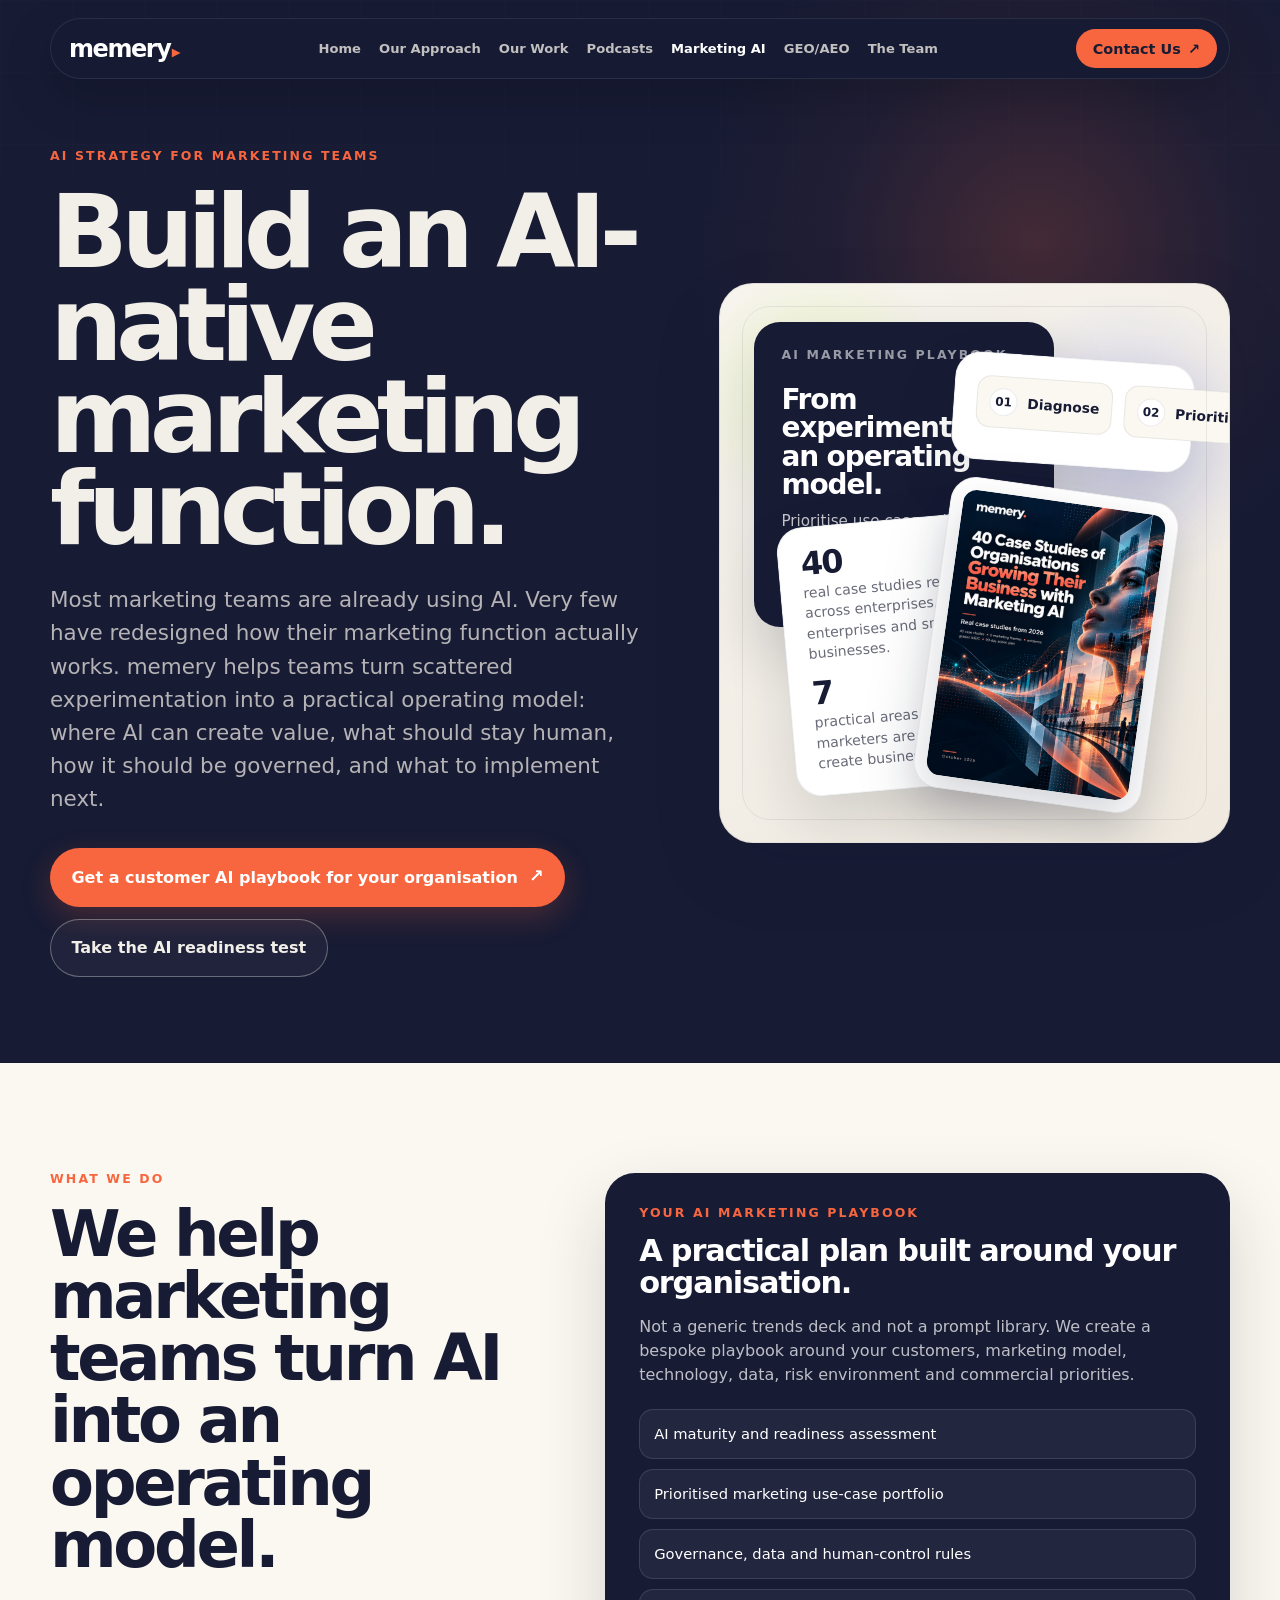
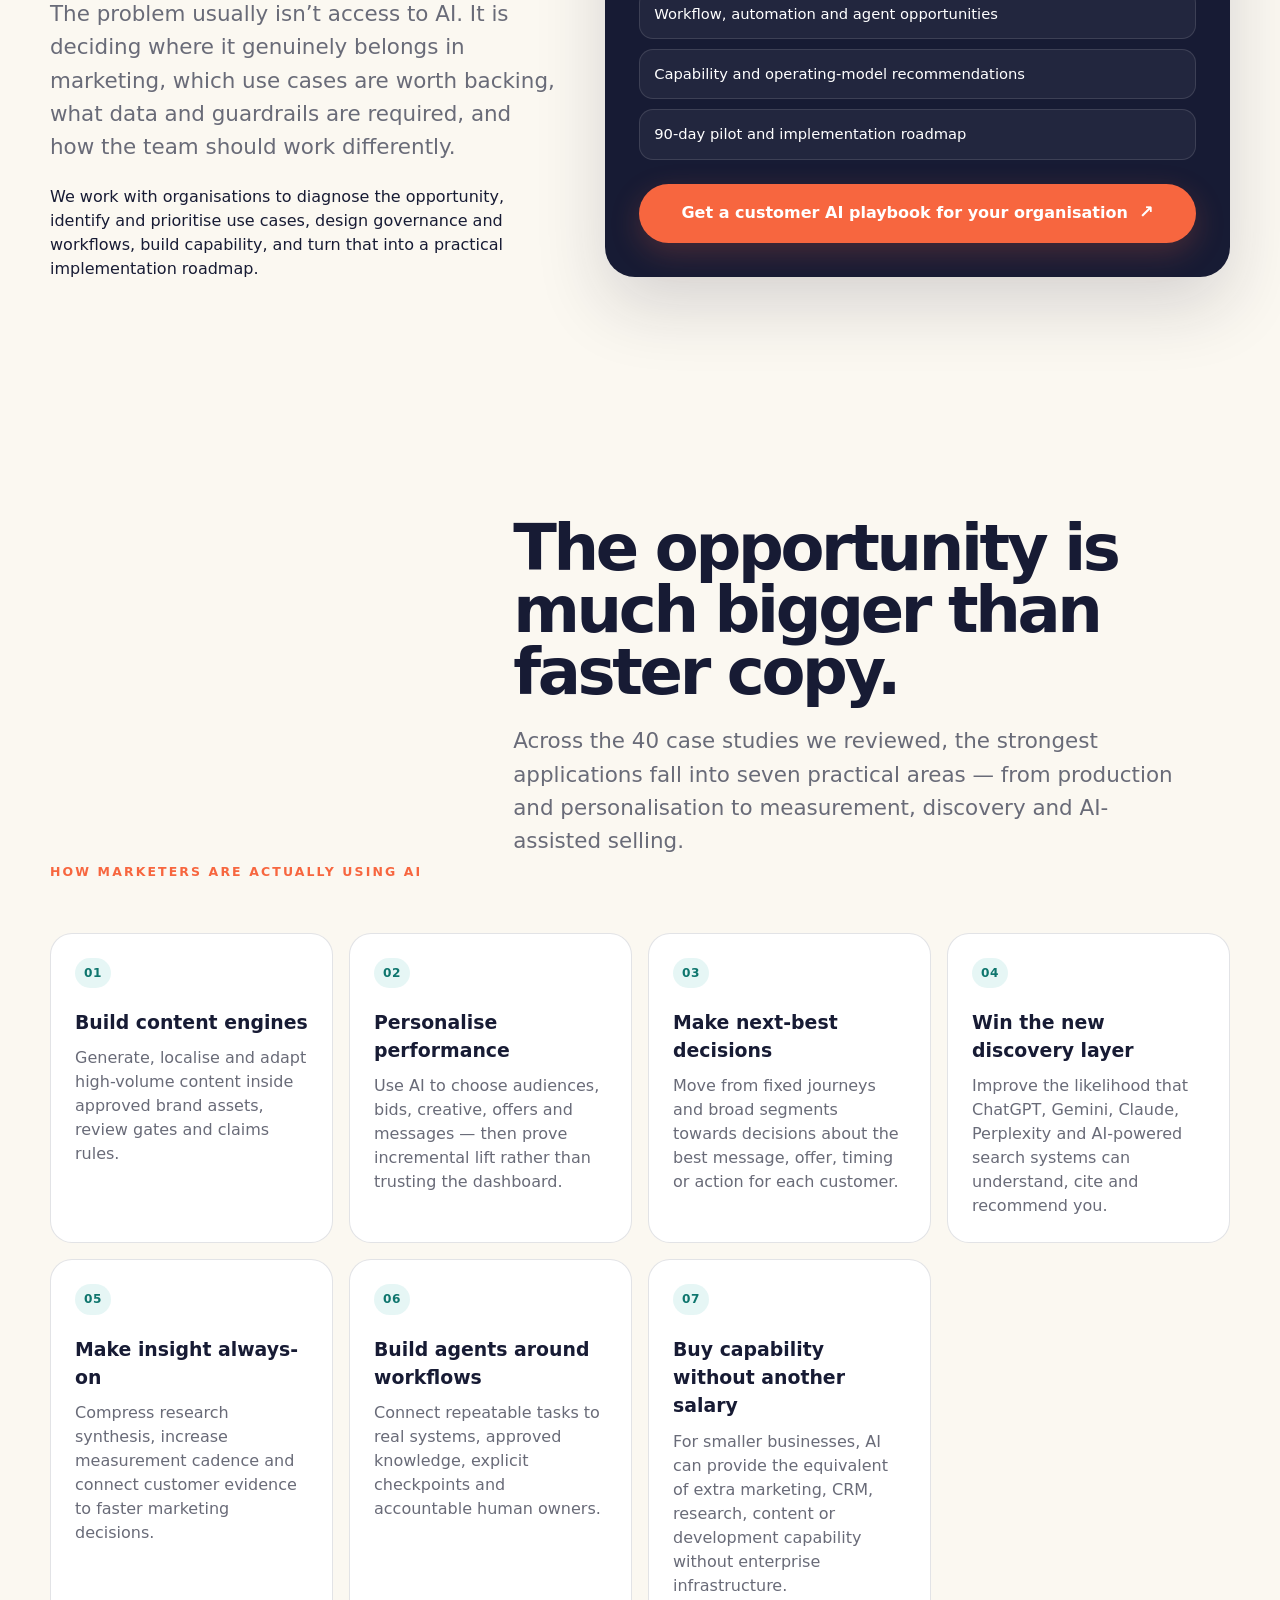
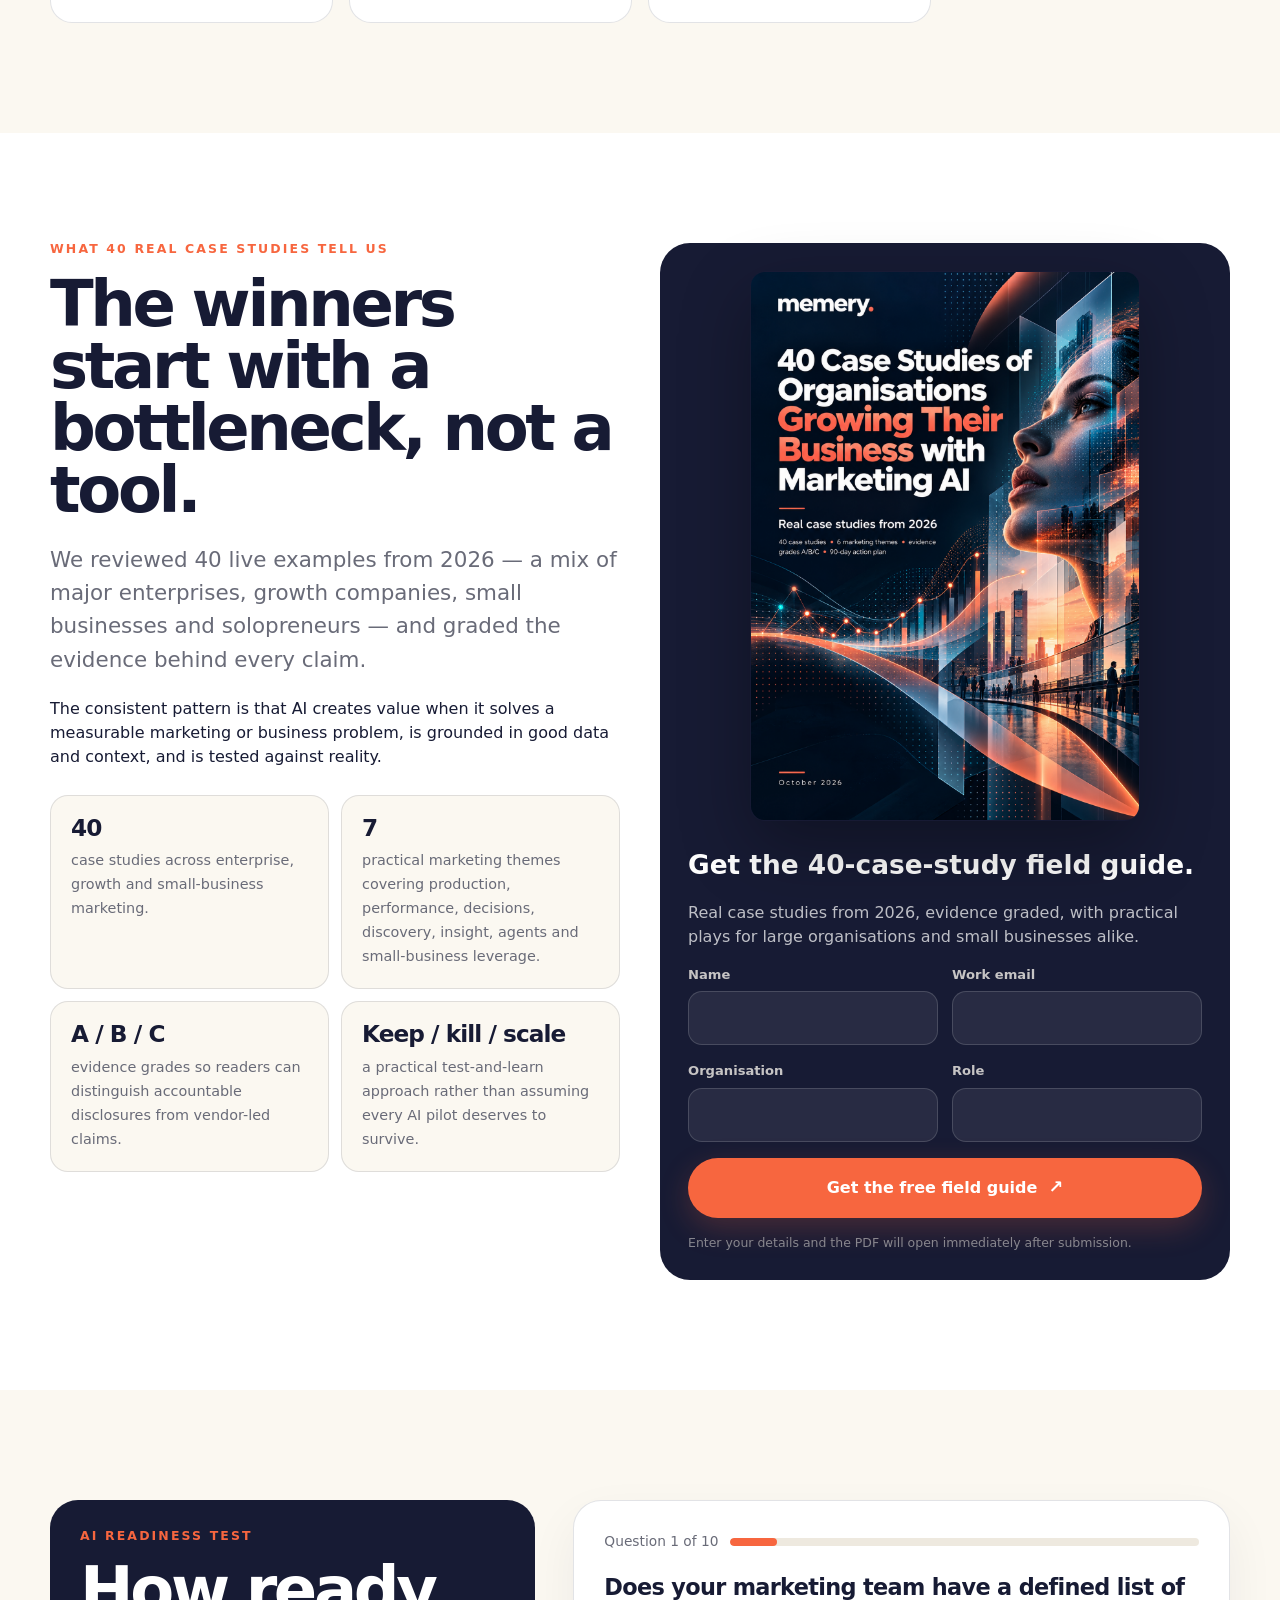
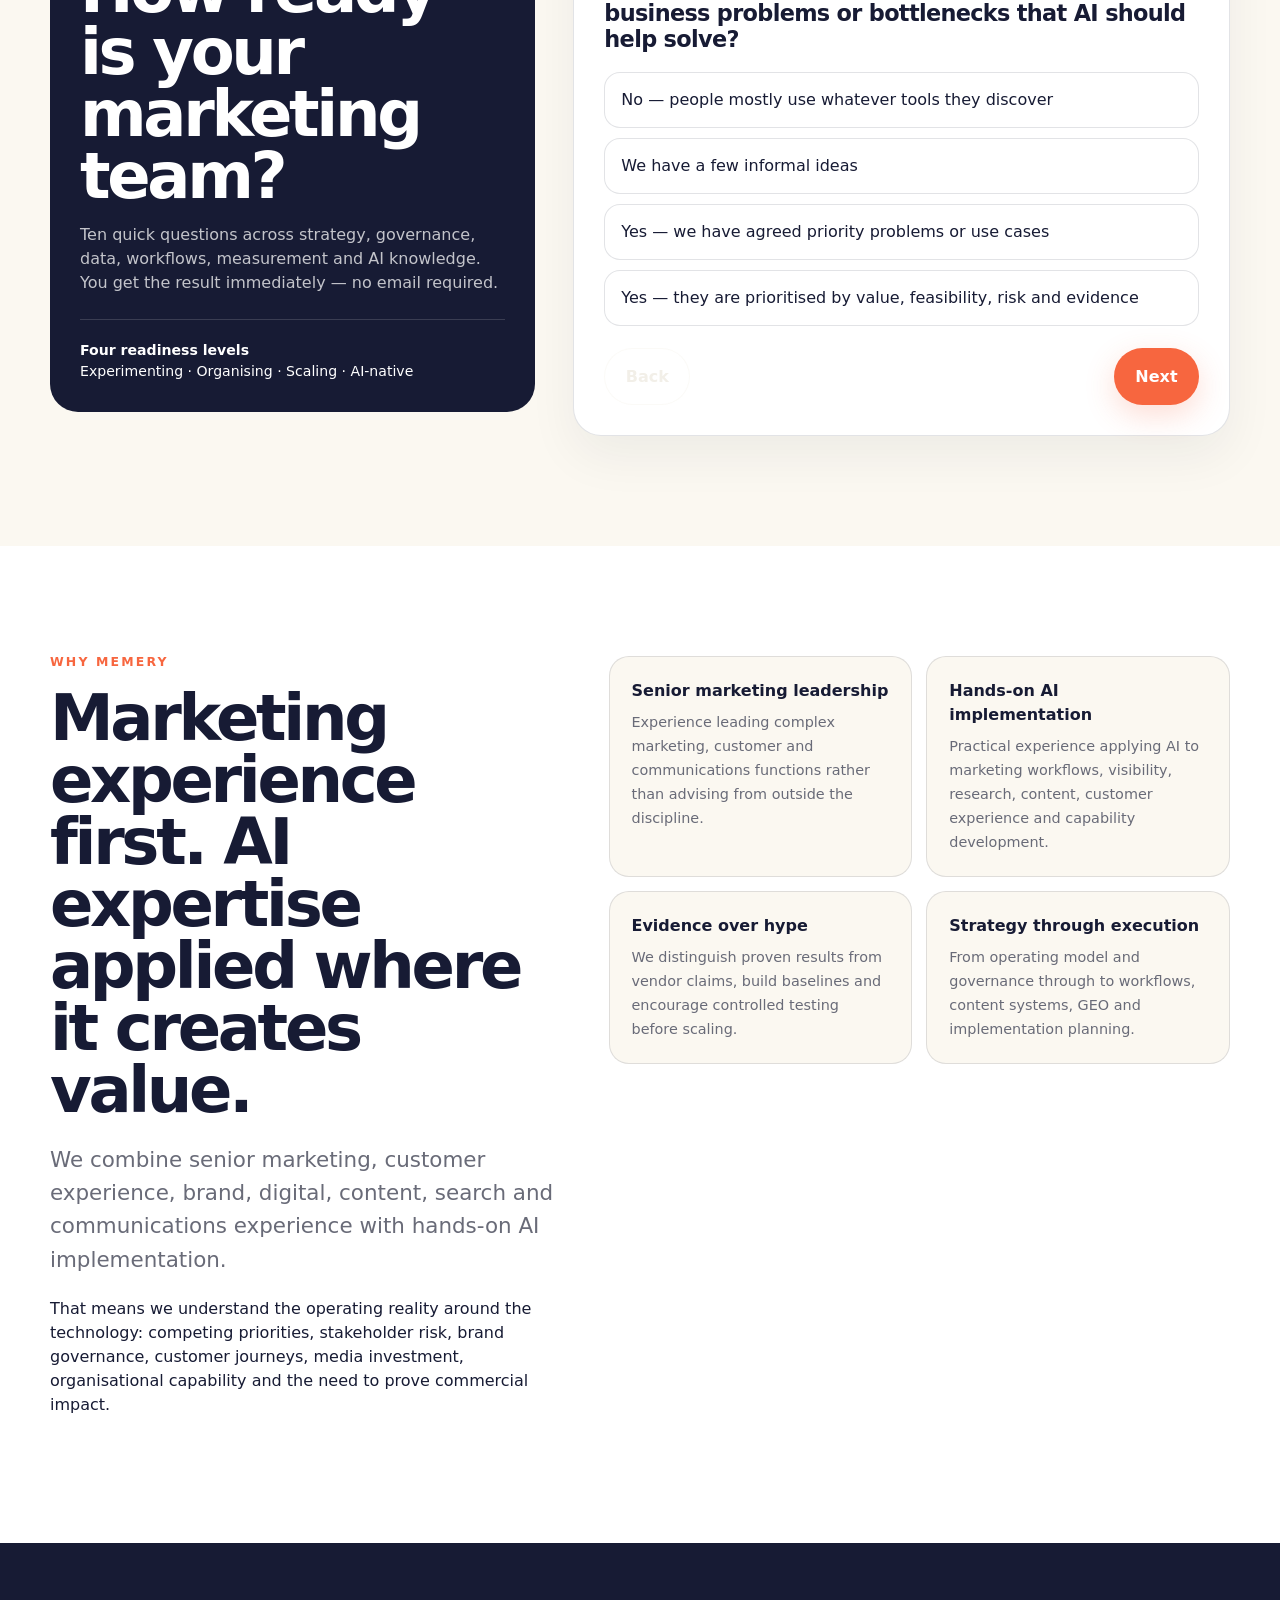
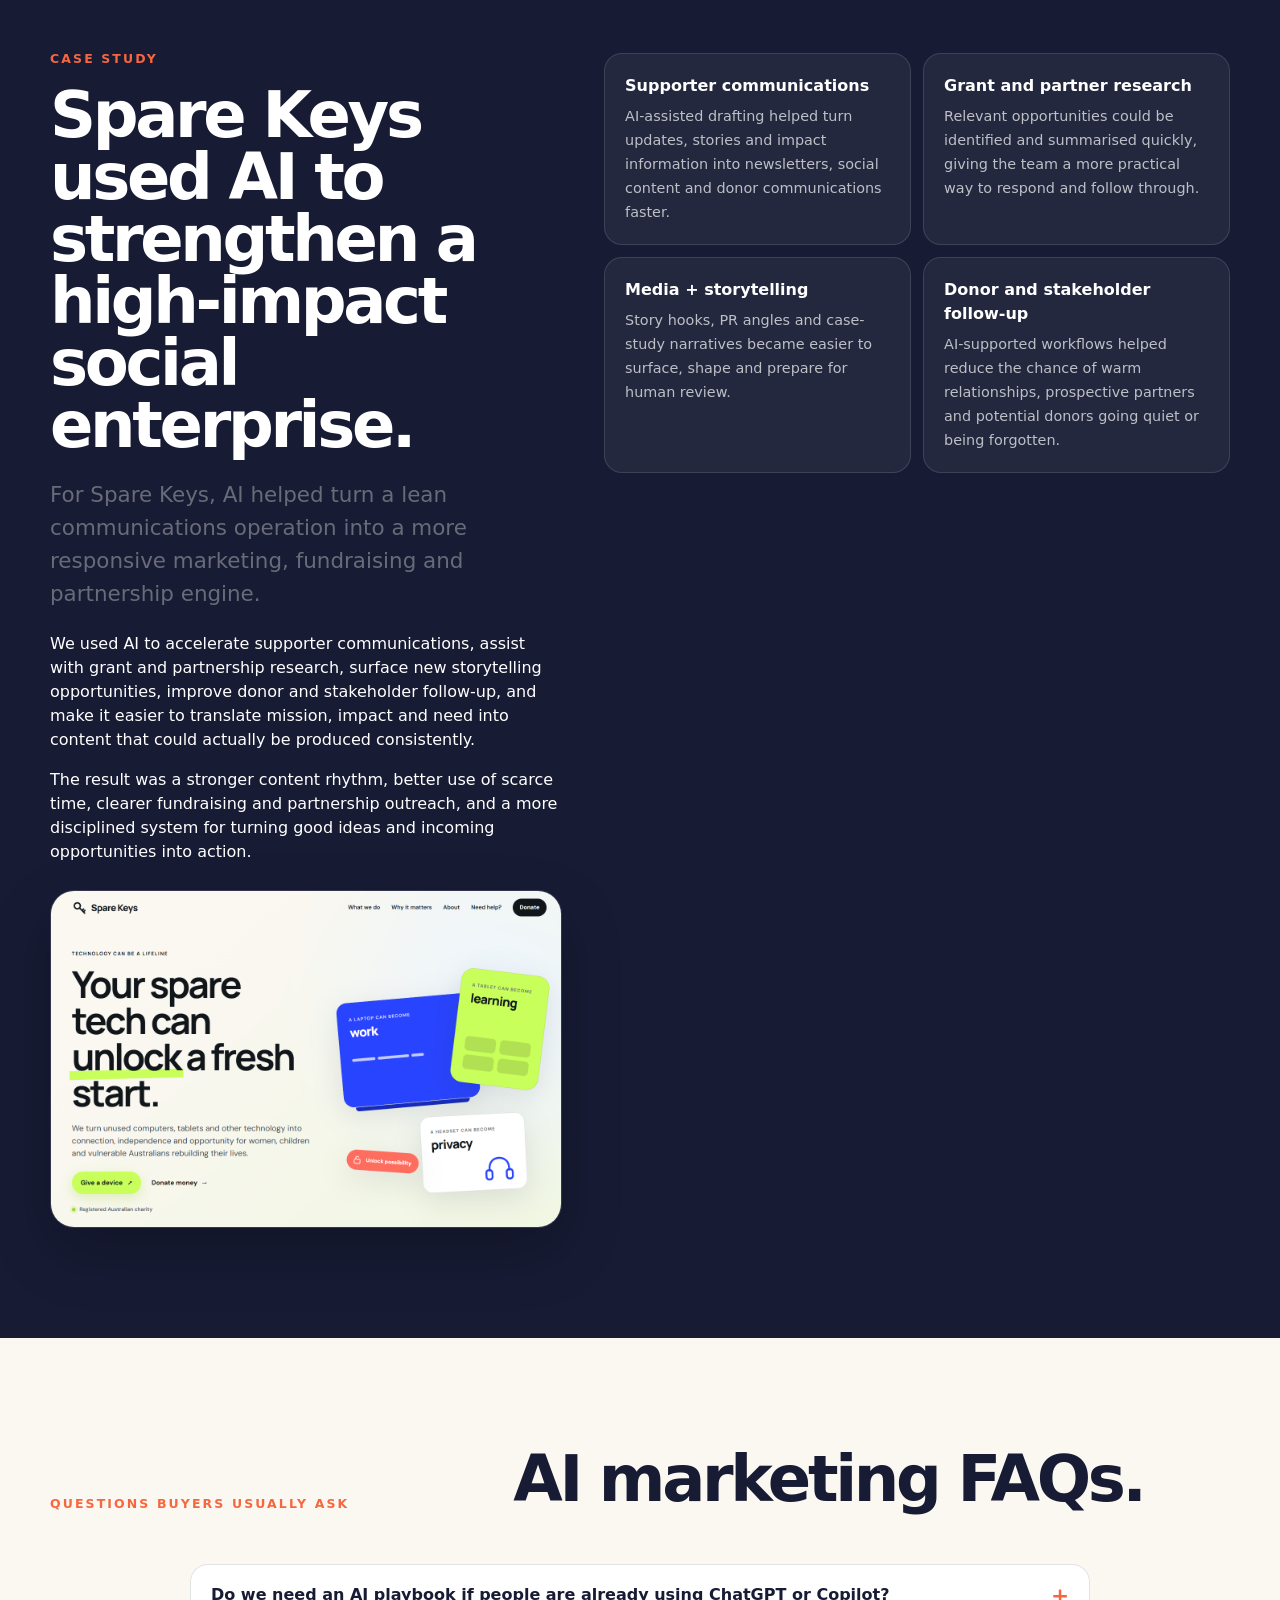
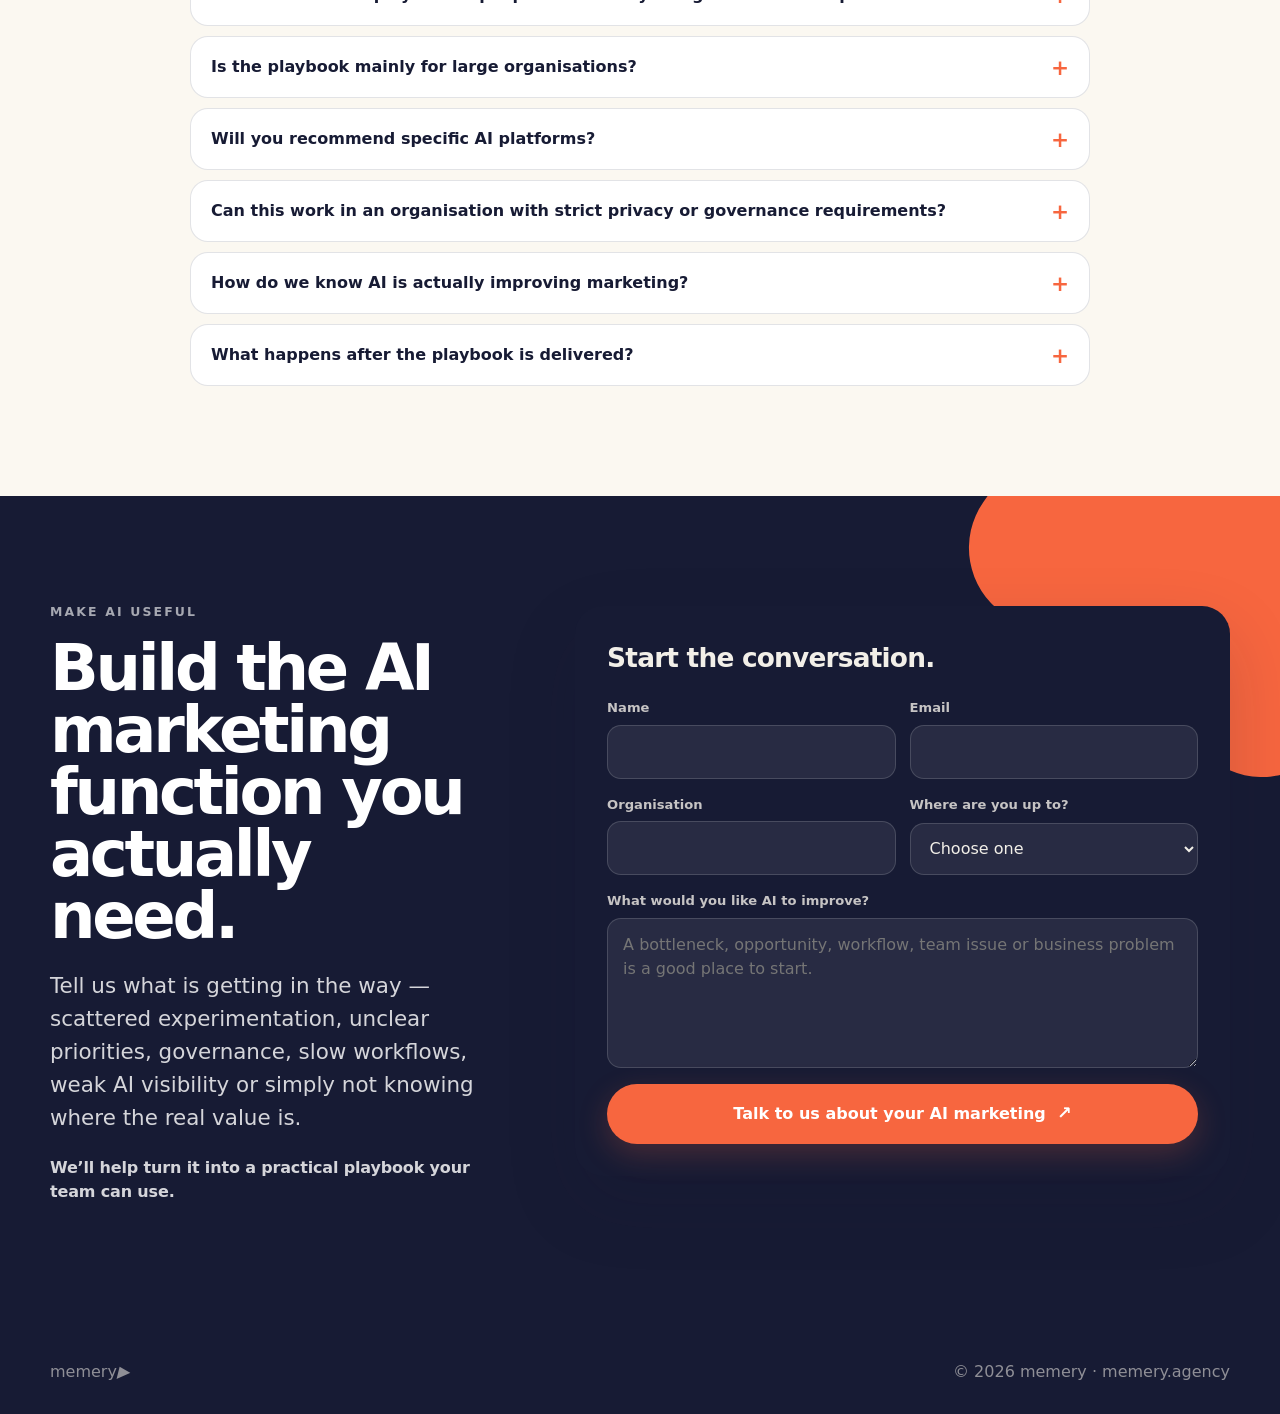
==== commit 910b9d21: "Update ai-marketing.html" ====
--- a/ai-marketing.html
+++ b/ai-marketing.html
@@ -1,1473 +1,1540 @@
 <!doctype html>
 <html lang="en">
 <head>
+  <!-- Google tag (gtag.js) -->
+  <script async src="https://www.googletagmanager.com/gtag/js?id=G-PVLCQ9TYW9"></script>
+  <script>
+    window.dataLayer = window.dataLayer || [];
+    function gtag(){dataLayer.push(arguments);}
+    gtag('js', new Date());
+  
+    gtag('config', 'G-PVLCQ9TYW9');
+  </script>
+
   <meta charset="utf-8" />
   <meta name="viewport" content="width=device-width, initial-scale=1" />
 
-  <title>AI Marketing Playbooks & Strategy | Memery</title>
-  <meta name="description" content="Memery helps marketing teams move from scattered AI experiments to a practical AI marketing playbook — covering use cases, governance, workflows, capability, GEO and a 90-day roadmap." />
+  <title>AI Marketing Playbooks & Strategy | memery</title>
+  <meta name="description" content="Memery helps marketing teams build practical AI playbooks, identify high-value use cases, improve AI readiness and turn experimentation into measurable marketing and business value." />
   <meta name="theme-color" content="#171b34" />
+
+  <link rel="stylesheet" href="site.css">
+  <link rel="stylesheet" href="components.css">
+  <script src="menu.js" defer></script>
 
   <style>
     :root{
-      --navy:#171b34;
-      --navy-2:#232947;
-      --coral:#f7663f;
-      --coral-dark:#d85e3c;
-      --cream:#f2efe8;
-      --paper:#fbf8f1;
-      --ink:#171b34;
-      --muted:#696b78;
-      --line:rgba(23,27,52,.14);
-      --radius:26px;
-      --shadow:0 24px 70px rgba(23,27,52,.12);
-      --max:1180px;
-    }
-
-    *{box-sizing:border-box}
-    html{scroll-behavior:smooth}
-    body{
-      margin:0;
-      color:var(--ink);
-      background:var(--paper);
-      font-family:Inter,ui-sans-serif,system-ui,-apple-system,BlinkMacSystemFont,"Segoe UI",sans-serif;
+      --ai-teal:#12a99d;
+      --ai-teal-dark:#0f766e;
+      --ai-amber:#f6b44b;
+      --ai-paper:#fbf8f1;
+      --ai-navy:#171b34;
+      --ai-coral:#f7663f;
+      --ai-muted:#696b78;
+      --ai-line:rgba(23,27,52,.12);
+    }
+
+    .page-ai-marketing .hero{padding-bottom:72px}
+    .page-ai-marketing .hero-grid{align-items:center}
+
+    .ai-hero-panel{
+      position:relative;
+      min-height:520px;
+      border-radius:32px;
+      overflow:hidden;
+      background:
+        radial-gradient(circle at 30% 30%,rgba(247,102,63,.34),transparent 23%),
+        radial-gradient(circle at 70% 65%,rgba(18,169,157,.24),transparent 25%),
+        linear-gradient(145deg,#11162b,#232947 66%,#15192f);
+      border:1px solid rgba(255,255,255,.10);
+      box-shadow:0 34px 90px rgba(8,11,24,.34);
+    }
+
+    .ai-hero-panel::before,
+    .ai-hero-panel::after{
+      content:"";
+      position:absolute;
+      border:1px solid rgba(255,255,255,.20);
+      border-radius:50%;
+      inset:12%;
+    }
+
+    .ai-hero-panel::after{
+      inset:26%;
+      border-color:rgba(247,102,63,.42);
+    }
+
+    .ai-hero-core{
+      position:absolute;
+      width:104px;
+      height:104px;
+      border-radius:26px;
+      left:50%;
+      top:50%;
+      transform:translate(-50%,-50%) rotate(9deg);
+      background:var(--ai-coral);
+      box-shadow:0 20px 60px rgba(247,102,63,.42);
+    }
+
+    .ai-hero-node{
+      position:absolute;
+      width:17px;
+      height:17px;
+      border-radius:50%;
+      background:var(--ai-teal);
+      box-shadow:0 0 0 8px rgba(18,169,157,.12);
+    }
+
+    .ai-hero-node.n1{left:18%;top:30%}
+    .ai-hero-node.n2{right:15%;top:42%;background:var(--ai-amber)}
+    .ai-hero-node.n3{left:30%;bottom:16%;background:#fff}
+    .ai-hero-node.n4{right:28%;bottom:20%;background:var(--ai-coral)}
+
+    .hero-thesis{
+      position:absolute;
+      left:28px;
+      right:28px;
+      bottom:28px;
+      padding:20px 22px;
+      border-radius:20px;
+      background:rgba(251,248,241,.94);
+      color:var(--ai-navy);
+      box-shadow:0 16px 44px rgba(0,0,0,.20);
+    }
+
+    .hero-thesis strong{display:block;font-size:1rem;margin-bottom:5px}
+    .hero-thesis span{display:block;font-size:.92rem;line-height:1.45}
+
+    .hero-actions.triple{display:flex;flex-wrap:wrap;gap:12px}
+    .hero-actions.triple .btn{margin:0}
+
+    .proof-strip{
+      border-top:1px solid var(--ai-line);
+      border-bottom:1px solid var(--ai-line);
+      background:#fff;
+    }
+
+    .proof-strip-grid{
+      display:grid;
+      grid-template-columns:1.5fr repeat(3,1fr);
+      gap:1px;
+      background:var(--ai-line);
+    }
+
+    .proof-strip-grid > div{
+      background:#fff;
+      padding:30px 28px;
+    }
+
+    .proof-strip-copy strong{
+      display:block;
+      font-size:1.22rem;
+      letter-spacing:-.02em;
+    }
+
+    .proof-strip-copy p{margin:8px 0 0;color:var(--ai-muted)}
+
+    .proof-stat strong{
+      display:block;
+      font-size:2.5rem;
+      line-height:.9;
+      letter-spacing:-.06em;
+      color:var(--ai-navy);
+    }
+
+    .proof-stat span{
+      display:block;
+      margin-top:8px;
+      color:var(--ai-muted);
+      font-size:.9rem;
+      line-height:1.35;
+    }
+
+    .section-intro{max-width:760px}
+    .section-intro .lead{max-width:680px}
+
+    .quiz-section{background:var(--ai-paper)}
+    .quiz-shell{
+      display:grid;
+      grid-template-columns:.85fr 1.15fr;
+      gap:38px;
+      align-items:start;
+    }
+
+    .quiz-aside{
+      position:sticky;
+      top:110px;
+      padding:30px;
+      border-radius:28px;
+      background:var(--ai-navy);
+      color:#fff;
+    }
+
+    .quiz-aside .eyebrow{color:rgba(255,255,255,.65)}
+    .quiz-aside h2{color:#fff}
+    .quiz-aside p{color:rgba(255,255,255,.74)}
+    .quiz-score-mini{
+      margin-top:24px;
+      padding-top:20px;
+      border-top:1px solid rgba(255,255,255,.15);
+      font-size:.88rem;
       line-height:1.5;
-      -webkit-font-smoothing:antialiased;
-      overflow-x:hidden;
-    }
-
-    a{color:inherit;text-decoration:none}
-    button,input,textarea,select{font:inherit}
-    ::selection{background:rgba(247,102,63,.26)}
-    .wrap{width:min(calc(100% - 40px),var(--max));margin:0 auto}
-
-    .brand-word{
-      color:var(--cream);
-      font-size:1.5rem;
-      font-weight:900;
-      letter-spacing:-.06em;
-      white-space:nowrap;
-    }
-    .brand-word i{font-style:normal;color:var(--coral)}
-
-    .eyebrow{
-      font-size:.78rem;
-      line-height:1;
-      font-weight:850;
-      letter-spacing:.17em;
-      text-transform:uppercase;
-      color:var(--coral);
-    }
-
-    .display{
-      font-size:clamp(3.45rem,8vw,7.7rem);
-      line-height:.9;
-      letter-spacing:-.067em;
-      margin:0;
-      font-weight:820;
-    }
-
-    .h2{
-      font-size:clamp(2.35rem,5vw,4.8rem);
-      line-height:.97;
-      letter-spacing:-.052em;
-      margin:0;
-      font-weight:790;
-    }
-
-    .lead{
-      font-size:clamp(1.05rem,1.8vw,1.34rem);
-      line-height:1.55;
-      color:var(--muted);
-    }
-
-    .btn{
-      display:inline-flex;
-      align-items:center;
-      justify-content:center;
-      gap:.7rem;
-      padding:.98rem 1.28rem;
-      border-radius:999px;
-      font-weight:850;
-      border:1px solid transparent;
-      transition:.25s ease;
-      cursor:pointer;
-    }
-
-    .btn.primary{
-      background:var(--coral);
-      color:white;
-      box-shadow:0 10px 30px rgba(247,102,63,.22);
-    }
-
-    .btn.primary:hover{transform:translateY(-2px);background:#ff724e}
-
-    .btn.secondary{
-      border-color:rgba(242,239,232,.35);
-      color:var(--cream);
-      background:rgba(255,255,255,.04);
-    }
-
-    .btn.secondary:hover{
-      border-color:rgba(242,239,232,.7);
-      background:rgba(255,255,255,.08);
-    }
-
-    .arrow{font-size:1.1em;transform:translateY(-1px)}
-
-    /* NAV */
-    .nav-shell{
-      position:fixed;
-      z-index:50;
-      top:18px;
-      left:0;
-      right:0;
-      pointer-events:none;
-    }
-
-    .nav{
-      pointer-events:auto;
-      width:min(calc(100% - 32px),var(--max));
-      margin:0 auto;
+    }
+
+    .quiz-card{
+      padding:30px;
+      border:1px solid var(--ai-line);
+      border-radius:28px;
+      background:#fff;
+      box-shadow:0 20px 50px rgba(23,27,52,.06);
+    }
+
+    .quiz-progress{
       display:flex;
       align-items:center;
+      gap:12px;
+      margin-bottom:22px;
+      color:var(--ai-muted);
+      font-size:.86rem;
+    }
+
+    .quiz-progress-bar{
+      flex:1;
+      height:8px;
+      border-radius:999px;
+      overflow:hidden;
+      background:#eee9df;
+    }
+
+    .quiz-progress-fill{
+      height:100%;
+      width:10%;
+      background:var(--ai-coral);
+      border-radius:inherit;
+      transition:width .25s ease;
+    }
+
+    .quiz-question h3{
+      margin:0 0 20px;
+      font-size:1.4rem;
+      line-height:1.16;
+      letter-spacing:-.03em;
+    }
+
+    .quiz-options{display:grid;gap:10px}
+    .quiz-option{
+      width:100%;
+      text-align:left;
+      border:1px solid var(--ai-line);
+      background:#fff;
+      border-radius:16px;
+      padding:15px 16px;
+      cursor:pointer;
+      color:var(--ai-navy);
+      font:inherit;
+      transition:.18s ease;
+    }
+
+    .quiz-option:hover{
+      border-color:rgba(247,102,63,.7);
+      transform:translateY(-1px);
+    }
+
+    .quiz-option.selected{
+      border-color:var(--ai-coral);
+      background:rgba(247,102,63,.07);
+      box-shadow:inset 0 0 0 1px rgba(247,102,63,.18);
+    }
+
+    .quiz-nav{
+      display:flex;
+      justify-content:space-between;
+      gap:12px;
+      margin-top:22px;
+    }
+
+    .quiz-result{display:none}
+    .quiz-result.show{display:block}
+    .quiz-result-score{
+      font-size:4rem;
+      line-height:.9;
+      letter-spacing:-.07em;
+      font-weight:900;
+      color:var(--ai-coral);
+      margin:16px 0 10px;
+    }
+
+    .quiz-result h3{font-size:1.65rem;margin:0 0 8px}
+    .quiz-result p{color:var(--ai-muted)}
+    .quiz-recos{
+      display:grid;
+      gap:10px;
+      margin:22px 0;
+    }
+
+    .quiz-reco{
+      padding:14px 16px;
+      border-radius:14px;
+      background:var(--ai-paper);
+      border:1px solid rgba(23,27,52,.08);
+    }
+
+    .maturity-section{background:#fff}
+    .maturity-bar{
+      display:grid;
+      grid-template-columns:repeat(4,1fr);
+      border:1px solid var(--ai-line);
+      border-radius:26px;
+      overflow:hidden;
+      margin-top:30px;
+    }
+
+    .maturity-step{
+      padding:26px;
+      min-height:190px;
+      border-right:1px solid var(--ai-line);
+      position:relative;
+    }
+
+    .maturity-step:last-child{border-right:0}
+    .maturity-step .num{color:var(--ai-coral);font-weight:850;font-size:.82rem}
+    .maturity-step h3{margin:34px 0 10px;font-size:1.25rem}
+    .maturity-step p{margin:0;color:var(--ai-muted);font-size:.92rem;line-height:1.5}
+    .maturity-step.active{
+      background:var(--ai-navy);
+      color:#fff;
+    }
+    .maturity-step.active p{color:rgba(255,255,255,.72)}
+    .maturity-step.active .num{color:var(--ai-amber)}
+
+    .playbook-product{background:var(--ai-navy);color:#fff}
+    .playbook-product .eyebrow{color:rgba(255,255,255,.62)}
+    .playbook-product .h2{color:#fff}
+    .playbook-product .lead{color:rgba(255,255,255,.72)}
+    .playbook-product-grid{
+      display:grid;
+      grid-template-columns:.92fr 1.08fr;
+      gap:44px;
+      align-items:center;
+    }
+
+    .playbook-mock{
+      border-radius:30px;
+      padding:28px;
+      background:linear-gradient(145deg,#fbf8f1,#ece5d9);
+      color:var(--ai-navy);
+      box-shadow:0 30px 80px rgba(0,0,0,.30);
+      transform:rotate(-2deg);
+    }
+
+    .playbook-mock-top{
+      display:flex;
       justify-content:space-between;
       gap:20px;
-      padding:12px 14px 12px 18px;
+      align-items:start;
+      padding-bottom:20px;
+      border-bottom:1px solid rgba(23,27,52,.13);
+    }
+
+    .playbook-mock-mark{
+      font-weight:900;
+      letter-spacing:-.04em;
+      font-size:1.3rem;
+    }
+
+    .playbook-mock h3{
+      font-size:2rem;
+      margin:36px 0 18px;
+      line-height:1.05;
+      letter-spacing:-.05em;
+    }
+
+    .playbook-mock-grid{
+      display:grid;
+      grid-template-columns:1fr 1fr;
+      gap:10px;
+    }
+
+    .playbook-mock-grid div{
+      padding:14px;
+      background:#fff;
+      border-radius:14px;
+      font-size:.86rem;
+      font-weight:750;
+      border:1px solid rgba(23,27,52,.08);
+    }
+
+    .deliverables{
+      display:grid;
+      grid-template-columns:1fr 1fr;
+      gap:12px;
+      margin-top:28px;
+    }
+
+    .deliverable{
+      padding:18px;
+      border-radius:18px;
+      border:1px solid rgba(255,255,255,.13);
+      background:rgba(255,255,255,.04);
+    }
+
+    .deliverable strong{display:block;margin-bottom:6px;color:#fff}
+    .deliverable span{font-size:.88rem;color:rgba(255,255,255,.66);line-height:1.45}
+
+    .jobs-grid{
+      display:grid;
+      grid-template-columns:repeat(3,1fr);
+      gap:16px;
+      margin-top:30px;
+    }
+
+    .job-card{
+      padding:24px;
+      min-height:230px;
+      border:1px solid var(--ai-line);
+      border-radius:22px;
+      background:#fff;
+    }
+
+    .job-card .job-verb{
+      display:inline-flex;
+      padding:7px 10px;
       border-radius:999px;
-      background:rgba(23,27,52,.86);
-      border:1px solid rgba(255,255,255,.11);
-      backdrop-filter:blur(18px);
-      box-shadow:0 12px 35px rgba(0,0,0,.15);
-    }
-
-    .navlinks{
+      background:rgba(18,169,157,.10);
+      color:var(--ai-teal-dark);
+      font-weight:850;
+      font-size:.78rem;
+      letter-spacing:.04em;
+      text-transform:uppercase;
+    }
+
+    .job-card h3{margin:22px 0 10px}
+    .job-card p{margin:0;color:var(--ai-muted);line-height:1.52}
+
+    .cases-section{background:var(--ai-paper)}
+    .cases-grid{
+      display:grid;
+      grid-template-columns:repeat(4,1fr);
+      gap:14px;
+      margin-top:30px;
+    }
+
+    .case-card{
+      background:#fff;
+      border:1px solid var(--ai-line);
+      border-radius:22px;
+      padding:22px;
+      min-height:250px;
       display:flex;
+      flex-direction:column;
+    }
+
+    .case-card .evidence{
+      display:inline-block;
+      align-self:flex-start;
+      padding:5px 8px;
+      border-radius:999px;
+      font-size:.72rem;
+      font-weight:850;
+      background:#eef5ef;
+      color:#2f6b44;
+    }
+
+    .case-card.evidence-b .evidence{background:#fff4dc;color:#8b5b00}
+    .case-card h3{font-size:1.08rem;margin:18px 0 8px}
+    .case-card .case-result{
+      font-size:1.7rem;
+      letter-spacing:-.04em;
+      font-weight:900;
+      margin:auto 0 6px;
+    }
+    .case-card p{margin:0;color:var(--ai-muted);font-size:.88rem;line-height:1.45}
+
+    .guide-gate{background:#fff}
+    .guide-gate-grid{
+      display:grid;
+      grid-template-columns:.72fr 1.28fr;
+      gap:42px;
       align-items:center;
-      gap:24px;
-      color:rgba(242,239,232,.78);
-      font-size:.92rem;
-      font-weight:700;
-    }
-
-    .navlinks a:hover{color:white}
-    .nav-cta{padding:.72rem 1rem}
-    .menu{
-      display:none;
-      background:none;
-      border:0;
-      color:white;
-      padding:.4rem .5rem;
-      font-size:1.3rem;
-    }
-
-    /* HERO */
-    .hero{
+    }
+
+    .guide-cover-wrap{
       position:relative;
-      min-height:100vh;
-      background:var(--navy);
-      color:var(--cream);
-      display:grid;
-      align-items:center;
-      padding:150px 0 86px;
-      overflow:hidden;
-    }
-
-    .hero::before{
+      max-width:420px;
+      margin:auto;
+    }
+
+    .guide-cover-wrap::before{
       content:"";
       position:absolute;
-      inset:0;
-      opacity:.22;
-      background-image:
-        linear-gradient(rgba(242,239,232,.055) 1px,transparent 1px),
-        linear-gradient(90deg,rgba(242,239,232,.055) 1px,transparent 1px);
-      background-size:72px 72px;
-      mask-image:linear-gradient(to bottom,rgba(0,0,0,.9),transparent 86%);
-    }
-
-    .hero::after{
-      content:"";
-      position:absolute;
-      right:-10vw;
-      top:-10vw;
-      width:58vw;
-      height:58vw;
-      max-width:820px;
-      max-height:820px;
-      border-radius:50%;
-      background:radial-gradient(circle at 50% 50%,rgba(247,102,63,.2),rgba(247,102,63,.04) 40%,transparent 68%);
-    }
-
-    .hero-grid{
-      display:grid;
-      grid-template-columns:1.08fr .92fr;
-      gap:70px;
-      align-items:center;
+      inset:16px -18px -18px 18px;
+      border-radius:20px;
+      background:var(--ai-teal);
+      opacity:.18;
+    }
+
+    .guide-cover{
       position:relative;
-      z-index:2;
-    }
-
-    .hero .eyebrow{margin-bottom:24px}
-    .hero .lead{
-      color:rgba(242,239,232,.72);
-      max-width:760px;
-      margin:28px 0 32px;
-    }
-    .hero-actions{display:flex;gap:12px;flex-wrap:wrap}
-
-    .trust-line{
+      width:100%;
+      display:block;
+      border-radius:16px;
+      box-shadow:0 28px 70px rgba(23,27,52,.20);
+      border:1px solid rgba(23,27,52,.10);
+    }
+
+    .guide-meta{
       display:flex;
       flex-wrap:wrap;
-      gap:10px 22px;
-      margin-top:28px;
-      color:rgba(242,239,232,.62);
-      font-size:.9rem;
-      font-weight:700;
-    }
-    .trust-line span::before{content:"•";color:var(--coral);margin-right:9px}
-
-    /* AI VISUAL */
-    .ai-scene{
-      position:relative;
-      min-height:520px;
+      gap:9px;
+      margin:20px 0 0;
+    }
+
+    .guide-meta span{
+      padding:7px 10px;
+      border-radius:999px;
+      background:var(--ai-paper);
+      border:1px solid rgba(23,27,52,.08);
+      font-size:.78rem;
+      font-weight:750;
+    }
+
+    .lead-form{
+      margin-top:24px;
+      padding:24px;
+      border:1px solid var(--ai-line);
+      border-radius:22px;
+      background:var(--ai-paper);
+    }
+
+    .lead-form .form-row{margin-bottom:12px}
+    .guide-status{display:none;margin-top:12px;font-size:.9rem}
+    .guide-status.show{display:block}
+    .guide-status.error{color:#a73024}
+
+    .anti-theatre{
+      background:linear-gradient(135deg,#f7f0e6,#fff);
+    }
+
+    .anti-grid{
       display:grid;
-      place-items:center;
-    }
-
-    .ai-hero-image{
-      display:block;
-      width:min(115%,680px);
-      max-width:none;
-      height:auto;
-      border-radius:34px;
-      filter:drop-shadow(0 34px 70px rgba(0,0,0,.28));
-      -webkit-mask-image:radial-gradient(ellipse at center,#000 64%,rgba(0,0,0,.92) 76%,transparent 100%);
-      mask-image:radial-gradient(ellipse at center,#000 64%,rgba(0,0,0,.92) 76%,transparent 100%);
-    }
-
-    /* POSITIONING */
-    .positioning{background:var(--cream)}
-    .positioning-grid{display:grid;grid-template-columns:1fr 1fr;gap:22px}
-    .position-card{
-      border:1px solid var(--line);
-      background:var(--paper);
+      grid-template-columns:.8fr 1.2fr;
+      gap:42px;
+      align-items:start;
+    }
+
+    .anti-list{
+      display:grid;
+      gap:12px;
+    }
+
+    .anti-item{
+      padding:18px 20px;
+      border-radius:18px;
+      border:1px solid var(--ai-line);
+      background:#fff;
+      display:grid;
+      grid-template-columns:28px 1fr;
+      gap:12px;
+      align-items:start;
+    }
+
+    .anti-x{
+      width:28px;height:28px;border-radius:50%;
+      display:grid;place-items:center;
+      background:rgba(247,102,63,.10);
+      color:var(--ai-coral);
+      font-weight:900;
+    }
+
+    .anti-item strong{display:block;margin-bottom:4px}
+    .anti-item span{color:var(--ai-muted);font-size:.9rem;line-height:1.45}
+
+    .engagement{
+      background:#fff;
+    }
+
+    .engagement-steps{
+      display:grid;
+      grid-template-columns:repeat(4,1fr);
+      gap:14px;
+      margin-top:30px;
+    }
+
+    .engagement-step{
+      padding:24px;
+      border-radius:22px;
+      background:var(--ai-paper);
+      border:1px solid rgba(23,27,52,.08);
+    }
+
+    .engagement-step .num{color:var(--ai-coral);font-size:.8rem;font-weight:900}
+    .engagement-step h3{margin:24px 0 8px;font-size:1.14rem}
+    .engagement-step p{margin:0;color:var(--ai-muted);font-size:.9rem;line-height:1.48}
+
+    .founder-strip{
+      background:var(--ai-navy);
+      color:#fff;
+    }
+
+    .founder-grid{
+      display:grid;
+      grid-template-columns:.75fr 1.25fr;
+      gap:40px;
+      align-items:center;
+    }
+
+    .founder-badge{
+      min-height:300px;
       border-radius:30px;
-      padding:40px;
-      min-height:355px;
+      padding:30px;
       display:flex;
       flex-direction:column;
-      justify-content:space-between;
-    }
-    .position-card.accent{background:var(--coral);color:white;border:0}
-    .position-card h3{
-      font-size:clamp(2rem,3.4vw,3.3rem);
-      line-height:1;
-      letter-spacing:-.045em;
-      margin:12px 0 22px;
-    }
-    .position-card p{margin:0;color:var(--muted);max-width:56ch}
-    .position-card.accent p{color:rgba(255,255,255,.82)}
-
-    /* VALUE LADDER */
-    .ladder{background:var(--paper)}
-    .levels{display:grid;grid-template-columns:repeat(5,1fr);gap:12px}
-    .level{
-      padding:28px 23px;
-      border:1px solid var(--line);
-      border-radius:24px;
-      background:white;
-      min-height:280px;
+      justify-content:flex-end;
+      background:
+        radial-gradient(circle at 30% 25%,rgba(18,169,157,.38),transparent 30%),
+        radial-gradient(circle at 75% 38%,rgba(247,102,63,.38),transparent 27%),
+        #232947;
+      border:1px solid rgba(255,255,255,.12);
+    }
+
+    .founder-badge .mark{
+      font-size:3rem;
+      letter-spacing:-.08em;
+      font-weight:900;
+    }
+
+    .founder-strip .eyebrow{color:rgba(255,255,255,.6)}
+    .founder-strip .h2{color:#fff}
+    .founder-strip p{color:rgba(255,255,255,.72)}
+
+    .credential-row{
       display:flex;
-      flex-direction:column;
-      justify-content:space-between;
-    }
-    .level strong{
-      display:block;
-      color:var(--coral);
-      font-size:2.4rem;
-      line-height:1;
-      letter-spacing:-.05em;
-    }
-    .level h3{font-size:1.35rem;letter-spacing:-.03em;margin:14px 0 8px}
-    .level p{margin:0;color:var(--muted);font-size:.92rem}
-
-    /* SERVICES */
-    .services{background:var(--navy);color:var(--cream)}
-    .services .lead{color:rgba(242,239,232,.67)}
-    .service-grid{display:grid;grid-template-columns:repeat(2,1fr);gap:18px}
-    .service{
-      position:relative;
-      overflow:hidden;
-      padding:38px;
-      border-radius:30px;
-      border:1px solid rgba(255,255,255,.1);
-      background:rgba(255,255,255,.045);
-      min-height:340px;
-      display:flex;
-      flex-direction:column;
-      justify-content:space-between;
-    }
-    .service:nth-child(2),.service:nth-child(5){background:var(--coral);border:0}
-    .service h3{font-size:2rem;letter-spacing:-.04em;margin:18px 0 12px}
-    .service p{margin:0;color:rgba(242,239,232,.67);max-width:52ch}
-    .service:nth-child(2) p,.service:nth-child(5) p{color:rgba(255,255,255,.82)}
-    .service small{font-weight:850;text-transform:uppercase;letter-spacing:.13em;opacity:.72}
-
-    /* USE CASES */
-    .usecases{background:var(--cream)}
-    .usecase-grid{display:grid;grid-template-columns:repeat(3,1fr);gap:16px}
-    .usecase{
-      background:var(--paper);
-      border:1px solid var(--line);
-      border-radius:25px;
-      padding:28px;
-      min-height:310px;
-      display:flex;
-      flex-direction:column;
-      justify-content:space-between;
-    }
-    .risk{
-      display:inline-flex;
-      align-self:flex-start;
+      flex-wrap:wrap;
+      gap:8px;
+      margin-top:20px;
+    }
+
+    .credential-row span{
       padding:7px 10px;
       border-radius:999px;
-      background:rgba(247,102,63,.08);
-      color:var(--coral);
-      font-size:.72rem;
-      font-weight:900;
-      letter-spacing:.12em;
-      text-transform:uppercase;
-    }
-    .usecase h3{font-size:1.55rem;line-height:1.08;letter-spacing:-.035em;margin:22px 0 10px}
-    .usecase p{margin:0;color:var(--muted)}
-    .usecase .result{font-weight:850;color:var(--ink);margin-top:18px}
-
-    /* PLAYBOOK */
-    .playbook{background:var(--paper)}
-    .playbook-grid{display:grid;grid-template-columns:.86fr 1.14fr;gap:55px;align-items:start}
-    .sticky{position:sticky;top:125px}
-    .deliverables{display:grid;gap:14px}
-    .deliverable{
-      padding:28px;
-      background:white;
-      border:1px solid var(--line);
-      border-radius:24px;
-    }
-    .deliverable h3{font-size:1.45rem;letter-spacing:-.03em;margin:12px 0 8px}
-    .deliverable p{margin:0;color:var(--muted)}
-
-    /* PROCESS */
-    .process{background:var(--coral);color:white}
-    .process .lead{color:rgba(255,255,255,.82)}
-    .steps{display:grid;grid-template-columns:repeat(5,1fr);gap:12px}
-    .step{
-      padding:28px 23px;
-      border-radius:24px;
-      background:rgba(23,27,52,.13);
-      border:1px solid rgba(255,255,255,.16);
-      min-height:260px;
-      display:flex;
-      flex-direction:column;
-      justify-content:space-between;
-    }
-    .step .num{font-size:.8rem;font-weight:900;letter-spacing:.13em;color:white;opacity:.72}
-    .step h3{font-size:1.35rem;letter-spacing:-.03em;margin:16px 0 8px}
-    .step p{margin:0;color:rgba(255,255,255,.78);font-size:.94rem}
-
-    /* 90 DAYS */
-    .roadmap{background:var(--navy);color:var(--cream)}
-    .roadmap .lead{color:rgba(242,239,232,.68)}
-    .roadmap-grid{display:grid;grid-template-columns:repeat(3,1fr);gap:16px}
-    .roadmap-card{
-      padding:32px;
-      border-radius:26px;
-      border:1px solid rgba(255,255,255,.1);
-      background:rgba(255,255,255,.045);
-      min-height:330px;
-    }
-    .roadmap-card strong{
+      background:rgba(255,255,255,.06);
+      border:1px solid rgba(255,255,255,.12);
+      font-size:.8rem;
+      color:#fff;
+    }
+
+    .faq-list{
+      max-width:900px;
+      margin:30px auto 0;
+      display:grid;
+      gap:10px;
+    }
+
+    .faq-list details{
+      border:1px solid var(--ai-line);
+      border-radius:18px;
+      padding:0 20px;
+      background:#fff;
+    }
+
+    .faq-list summary{
+      cursor:pointer;
+      font-weight:820;
+      padding:18px 0;
+      list-style:none;
+      position:relative;
+      padding-right:28px;
+    }
+
+    .faq-list summary::-webkit-details-marker{display:none}
+    .faq-list summary::after{
+      content:"+";
+      position:absolute;
+      right:0;
+      top:15px;
+      font-size:1.35rem;
+      color:var(--ai-coral);
+    }
+
+    .faq-list details[open] summary::after{content:"–"}
+    .faq-list details p{margin:0 0 18px;color:var(--ai-muted);line-height:1.58}
+
+    .final-cta{background:var(--ai-coral);color:#fff}
+    .final-cta .eyebrow{color:rgba(255,255,255,.72)}
+    .final-cta .h2{color:#fff}
+    .final-cta .lead{color:rgba(255,255,255,.86)}
+    .final-cta .btn.primary{background:#fff;color:var(--ai-navy)}
+    .final-cta .btn.secondary{border-color:rgba(255,255,255,.55);color:#fff}
+
+    @media (max-width:980px){
+      .proof-strip-grid,
+      .quiz-shell,
+      .playbook-product-grid,
+      .guide-gate-grid,
+      .anti-grid,
+      .founder-grid{grid-template-columns:1fr}
+
+      .proof-strip-grid{background:#fff}
+      .proof-strip-grid > div{border-bottom:1px solid var(--ai-line)}
+      .quiz-aside{position:static}
+      .cases-grid{grid-template-columns:1fr 1fr}
+      .jobs-grid{grid-template-columns:1fr 1fr}
+      .engagement-steps{grid-template-columns:1fr 1fr}
+      .maturity-bar{grid-template-columns:1fr 1fr}
+      .maturity-step:nth-child(2){border-right:0}
+      .maturity-step{border-bottom:1px solid var(--ai-line)}
+      .maturity-step:nth-child(3),
+      .maturity-step:nth-child(4){border-bottom:0}
+    }
+
+    @media (max-width:680px){
+      .ai-hero-panel{min-height:390px}
+      .hero-thesis{left:18px;right:18px;bottom:18px}
+      .cases-grid,
+      .jobs-grid,
+      .engagement-steps,
+      .deliverables,
+      .playbook-mock-grid,
+      .maturity-bar{grid-template-columns:1fr}
+      .maturity-step{border-right:0;border-bottom:1px solid var(--ai-line)!important}
+      .maturity-step:last-child{border-bottom:0!important}
+      .quiz-card,.quiz-aside{padding:22px}
+      .guide-gate-grid{gap:28px}
+      .proof-stat strong{font-size:2rem}
+    }
+  </style>
+
+
+  <style>
+    /* Fix: AI Marketing Playbook deliverable cards */
+    .playbook-product .deliverables .deliverable{
+      background:rgba(255,255,255,.07) !important;
+      border:1px solid rgba(255,255,255,.16) !important;
+      color:#fff !important;
+      box-shadow:none !important;
+    }
+
+    .playbook-product .deliverables .deliverable strong{
       display:block;
-      font-size:2.5rem;
-      color:var(--coral);
-      letter-spacing:-.05em;
-      margin-bottom:18px;
-    }
-    .roadmap-card h3{font-size:1.7rem;margin:0 0 15px;letter-spacing:-.03em}
-    .roadmap-card ul{padding-left:18px;color:rgba(242,239,232,.7);line-height:1.75}
-
-    /* WHY */
-    .why{background:var(--cream)}
-    .why-grid{display:grid;grid-template-columns:.9fr 1.1fr;gap:50px;align-items:start}
-    .why-list{display:grid;gap:15px}
-    .why-item{
-      padding:30px;
-      border:1px solid var(--line);
-      background:var(--paper);
-      border-radius:25px;
-    }
-    .why-item h3{font-size:1.5rem;letter-spacing:-.03em;margin:14px 0 8px}
-    .why-item p{margin:0;color:var(--muted)}
-
-    /* GUIDE TEASER */
-    .guide-teaser{
-      background:var(--paper);
-    }
-    .guide-teaser-card{
-      background:var(--navy);
-      color:var(--cream);
-      border-radius:34px;
-      padding:52px;
-      display:grid;
-      grid-template-columns:1fr auto;
-      gap:40px;
-      align-items:center;
-      position:relative;
-      overflow:hidden;
-    }
-    .guide-teaser-card::after{
-      content:"";
-      position:absolute;
-      width:330px;
-      height:330px;
-      border-radius:50%;
-      background:radial-gradient(circle,rgba(247,102,63,.18),transparent 66%);
-      right:-100px;
-      top:-120px;
-    }
-    .guide-teaser-card .lead{color:rgba(242,239,232,.68);max-width:720px}
-    .coming{
-      position:relative;
-      z-index:2;
-      padding:12px 16px;
-      border-radius:999px;
-      background:rgba(247,102,63,.15);
-      border:1px solid rgba(247,102,63,.45);
-      color:var(--cream);
-      font-weight:850;
-      white-space:nowrap;
-    }
-
-    /* CONTACT */
-    .contact{
-      position:relative;
-      background:var(--cream);
-      overflow:hidden;
-    }
-    .contact::after{
-      content:"";
-      position:absolute;
-      width:420px;
-      height:420px;
-      border-radius:80px;
-      background:var(--coral);
-      right:-160px;
-      top:-190px;
-      transform:rotate(35deg);
-    }
-    .contact-grid{
-      display:grid;
-      grid-template-columns:.82fr 1.18fr;
-      gap:70px;
-      align-items:start;
-      position:relative;
-      z-index:2;
-    }
-    .contact .lead{max-width:47ch}
-    .form-card{
-      padding:32px;
-      border-radius:28px;
-      background:var(--navy);
-      border:0;
-      box-shadow:0 28px 70px rgba(23,27,52,.16);
-    }
-    .form-card h3{color:var(--cream);font-size:1.65rem;margin:0 0 20px;letter-spacing:-.03em}
-    .form{display:grid;gap:16px}
-    .form-row{display:grid;grid-template-columns:1fr 1fr;gap:14px}
-    .field{display:grid;gap:7px}
-    .field label{font-size:.82rem;font-weight:800;color:rgba(242,239,232,.8)}
-    .field input,.field textarea,.field select{
-      width:100%;
-      border:1px solid rgba(255,255,255,.15);
-      background:rgba(255,255,255,.075);
-      color:var(--cream);
-      padding:14px 15px;
-      border-radius:14px;
-      outline:none;
-    }
-    .field input:focus,.field textarea:focus,.field select:focus{
-      border-color:rgba(247,102,63,.9);
-      box-shadow:0 0 0 3px rgba(247,102,63,.14);
-    }
-    .field textarea{min-height:125px;resize:vertical}
-    .field select option{color:var(--navy);background:white}
-    .tiny{font-size:.78rem;color:rgba(242,239,232,.5);margin:0}
-
-    footer{
-      background:var(--navy);
-      color:rgba(242,239,232,.55);
-      padding:30px 0;
-    }
-    .footer-row{display:flex;align-items:center;justify-content:space-between;gap:20px}
-
-    .reveal{opacity:0;transform:translateY(24px);transition:opacity .7s ease,transform .7s ease}
-    .reveal.in{opacity:1;transform:none}
-
-    @media(max-width:980px){
-      .navlinks{
-        display:none;
-        position:absolute;
-        top:66px;
-        left:16px;
-        right:16px;
-        background:rgba(23,27,52,.98);
-        border:1px solid rgba(255,255,255,.1);
-        border-radius:22px;
-        padding:20px;
-        flex-direction:column;
-        align-items:flex-start;
-        gap:16px;
-      }
-      .navlinks.open{display:flex}
-      .menu{display:block}
-      .nav .nav-cta{display:none}
-
-      .hero-grid,.section-head,.positioning-grid,.playbook-grid,.why-grid,.contact-grid{
-        grid-template-columns:1fr;
-      }
-      .levels{grid-template-columns:repeat(2,1fr)}
-      .service-grid{grid-template-columns:1fr}
-      .usecase-grid{grid-template-columns:1fr 1fr}
-      .steps{grid-template-columns:repeat(2,1fr)}
-      .roadmap-grid{grid-template-columns:1fr}
-      .sticky{position:static}
-      .guide-teaser-card{grid-template-columns:1fr}
-    }
-
-    @media(max-width:620px){
-      .wrap{width:min(calc(100% - 26px),var(--max))}
-      section{padding:82px 0}
-      .brand-word{font-size:1.3rem}
-      .display{font-size:clamp(3rem,15vw,4.8rem)}
-      .hero{min-height:auto;padding-top:125px;padding-bottom:72px}
-      .hero-actions{display:grid}
-      .hero-actions .btn{width:100%}
-      .ai-scene{min-height:360px}
-      .levels,.usecase-grid,.steps{grid-template-columns:1fr}
-      .form-row{grid-template-columns:1fr}
-      .guide-teaser-card{padding:34px 28px}
-      .footer-row{align-items:flex-start;flex-direction:column}
-    }
-
-    @media(prefers-reduced-motion:reduce){
-      html{scroll-behavior:auto}
-      *,*::before,*::after{animation:none!important;transition:none!important}
-      .reveal{opacity:1;transform:none}
+      color:#fff !important;
+      opacity:1 !important;
+      visibility:visible !important;
+      font-weight:850 !important;
+    }
+
+    .playbook-product .deliverables .deliverable span{
+      display:block;
+      color:rgba(255,255,255,.72) !important;
+      opacity:1 !important;
+      visibility:visible !important;
     }
   </style>
+
+
+<style>
+  /* AI landing page v6 */
+  .page-ai-marketing .hero-grid{
+    grid-template-columns:minmax(0,860px);
+    justify-content:start;
+  }
+  .page-ai-marketing .hero .lead{max-width:760px}
+  .page-ai-marketing .hero-actions{margin-top:28px}
+  .page-ai-marketing .hero{padding-bottom:64px}
+
+  .offer-grid{
+    display:grid;
+    grid-template-columns:.9fr 1.1fr;
+    gap:44px;
+    align-items:start;
+  }
+
+  .offer-card{
+    background:var(--ai-navy);
+    color:#fff;
+    border-radius:30px;
+    padding:34px;
+    box-shadow:0 28px 70px rgba(23,27,52,.16);
+  }
+  .offer-card .eyebrow{color:rgba(255,255,255,.58)}
+  .offer-card h3{
+    margin:16px 0 10px;
+    color:#fff;
+    font-size:1.9rem;
+    line-height:1.05;
+    letter-spacing:-.04em;
+  }
+  .offer-card p{color:rgba(255,255,255,.72)}
+  .offer-list{display:grid;gap:10px;margin:22px 0 0}
+  .offer-list div{
+    padding:13px 14px;
+    border:1px solid rgba(255,255,255,.12);
+    background:rgba(255,255,255,.05);
+    border-radius:14px;
+    color:#fff;
+    font-size:.92rem;
+  }
+
+  .uses-section{background:var(--ai-paper)}
+  .uses-grid{
+    display:grid;
+    grid-template-columns:repeat(3,1fr);
+    gap:16px;
+    margin-top:30px;
+  }
+  .use-card{
+    background:#fff;
+    border:1px solid var(--ai-line);
+    border-radius:22px;
+    padding:24px;
+    min-height:230px;
+  }
+  .use-card .kicker{
+    display:inline-flex;
+    padding:6px 9px;
+    border-radius:999px;
+    background:rgba(18,169,157,.10);
+    color:var(--ai-teal-dark);
+    font-weight:850;
+    font-size:.76rem;
+    letter-spacing:.05em;
+    text-transform:uppercase;
+  }
+  .use-card h3{margin:20px 0 10px;font-size:1.18rem}
+  .use-card p{margin:0;color:var(--ai-muted);line-height:1.5}
+
+  .research-section{background:#fff}
+  .research-grid{
+    display:grid;
+    grid-template-columns:1fr 1fr;
+    gap:40px;
+    align-items:start;
+  }
+  .research-points{
+    display:grid;
+    grid-template-columns:1fr 1fr;
+    gap:12px;
+    margin-top:26px;
+  }
+  .research-point{
+    padding:20px;
+    border:1px solid var(--ai-line);
+    border-radius:18px;
+    background:var(--ai-paper);
+  }
+  .research-point strong{
+    display:block;
+    font-size:1.45rem;
+    line-height:1;
+    letter-spacing:-.04em;
+    color:var(--ai-navy);
+    margin-bottom:9px;
+  }
+  .research-point span{color:var(--ai-muted);font-size:.9rem;line-height:1.45}
+
+  .guide-panel{
+    border-radius:30px;
+    padding:28px;
+    background:var(--ai-navy);
+    color:#fff;
+  }
+  .guide-panel .guide-cover{
+    width:100%;
+    max-width:390px;
+    margin:0 auto 24px;
+    display:block;
+    border-radius:15px;
+    box-shadow:0 25px 70px rgba(0,0,0,.32);
+  }
+  .guide-panel h3{color:#fff;font-size:1.65rem;margin:0 0 10px}
+  .guide-panel p{color:rgba(255,255,255,.72)}
+  .guide-panel .field label{color:#fff}
+  .guide-panel .tiny{color:rgba(255,255,255,.60)}
+
+  .quiz-section{background:var(--ai-paper)}
+
+  .why-section{background:#fff}
+  .why-grid{
+    display:grid;
+    grid-template-columns:.82fr 1.18fr;
+    gap:44px;
+    align-items:start;
+  }
+  .experience-grid{
+    display:grid;
+    grid-template-columns:1fr 1fr;
+    gap:14px;
+  }
+  .experience-card{
+    border:1px solid var(--ai-line);
+    border-radius:20px;
+    padding:22px;
+    background:var(--ai-paper);
+  }
+  .experience-card strong{display:block;margin-bottom:7px}
+  .experience-card span{color:var(--ai-muted);font-size:.9rem;line-height:1.45}
+
+  .case-study-section{background:var(--ai-navy);color:#fff}
+  .case-study-section .eyebrow{color:rgba(255,255,255,.60)}
+  .case-study-section .h2{color:#fff}
+  .case-study-section .lead{color:rgba(255,255,255,.74)}
+  .case-study-grid{
+    display:grid;
+    grid-template-columns:.9fr 1.1fr;
+    gap:42px;
+    align-items:start;
+  }
+  .case-study-results{
+    display:grid;
+    grid-template-columns:1fr 1fr;
+    gap:12px;
+  }
+  .case-study-result{
+    padding:20px;
+    border-radius:18px;
+    background:rgba(255,255,255,.06);
+    border:1px solid rgba(255,255,255,.12);
+  }
+  .case-study-result strong{display:block;color:#fff;margin-bottom:6px}
+  .case-study-result span{color:rgba(255,255,255,.70);font-size:.9rem;line-height:1.45}
+  .case-study-note{
+    margin-top:16px;
+    color:rgba(255,255,255,.54);
+    font-size:.78rem;
+  }
+
+  .faq-section{background:var(--ai-paper)}
+
+  @media(max-width:980px){
+    .offer-grid,.research-grid,.why-grid,.case-study-grid{grid-template-columns:1fr}
+    .uses-grid{grid-template-columns:1fr 1fr}
+  }
+  @media(max-width:680px){
+    .uses-grid,.research-points,.experience-grid,.case-study-results{grid-template-columns:1fr}
+  }
+</style>
+
+
+<style>
+  /* Verified update: hero visual, Spare Keys case study and final CTA */
+  .page-ai-marketing .hero-grid{
+    grid-template-columns:minmax(0,1.02fr) minmax(360px,.98fr);
+    gap:42px;
+    align-items:center;
+  }
+
+  .hero-visual{
+    position:relative;
+    min-height:560px;
+    border-radius:34px;
+    overflow:hidden;
+    background:
+      radial-gradient(circle at 20% 20%, rgba(190,255,70,.22), transparent 22%),
+      radial-gradient(circle at 80% 28%, rgba(63,92,255,.20), transparent 26%),
+      radial-gradient(circle at 60% 72%, rgba(247,102,63,.16), transparent 22%),
+      linear-gradient(145deg, #f7f4ee 0%, #efe9df 100%);
+    border:1px solid rgba(23,27,52,.08);
+    box-shadow:0 28px 70px rgba(23,27,52,.12);
+  }
+
+  .hero-visual::after{
+    content:"";
+    position:absolute;
+    inset:22px;
+    border-radius:28px;
+    border:1px solid rgba(23,27,52,.08);
+    pointer-events:none;
+  }
+
+  .hero-floating{
+    position:absolute;
+    border-radius:26px;
+    background:#fff;
+    box-shadow:0 26px 60px rgba(23,27,52,.14);
+    border:1px solid rgba(23,27,52,.08);
+  }
+
+  .hero-floating.card-main{
+    left:34px;
+    top:38px;
+    width:300px;
+    padding:26px;
+    background:#171b34;
+    color:#fff;
+  }
+
+  .hero-floating.card-main .eyebrow{color:rgba(255,255,255,.56);margin-bottom:16px}
+  .hero-floating.card-main h3{margin:0 0 10px;color:#fff;font-size:1.75rem;line-height:1.02;letter-spacing:-.04em}
+  .hero-floating.card-main p{margin:0;color:rgba(255,255,255,.74);font-size:.95rem;line-height:1.48}
+
+  .hero-floating.steps{
+    right:36px;
+    top:74px;
+    width:240px;
+    padding:22px;
+    transform:rotate(4deg);
+  }
+
+  .hero-step{
+    padding:11px 12px;
+    border-radius:14px;
+    background:var(--ai-paper);
+    border:1px solid rgba(23,27,52,.08);
+    display:flex;
+    justify-content:space-between;
+    gap:10px;
+    align-items:center;
+    margin-bottom:10px;
+    font-size:.86rem;
+    font-weight:760;
+    color:var(--ai-navy);
+  }
+  .hero-step:last-child{margin-bottom:0}
+  .hero-step span:first-child{
+    display:inline-flex;
+    width:28px;
+    height:28px;
+    border-radius:50%;
+    align-items:center;
+    justify-content:center;
+    background:#fff;
+    border:1px solid rgba(23,27,52,.08);
+    font-size:.75rem;
+    font-weight:900;
+  }
+
+  .hero-floating.stats{
+    left:66px;
+    bottom:54px;
+    width:250px;
+    padding:22px;
+    transform:rotate(-5deg);
+  }
+
+  .hero-stat{display:grid;gap:4px;margin-bottom:16px}
+  .hero-stat:last-child{margin-bottom:0}
+  .hero-stat strong{font-size:2rem;line-height:.9;letter-spacing:-.05em;color:var(--ai-navy)}
+  .hero-stat span{color:var(--ai-muted);font-size:.88rem;line-height:1.45}
+
+  .hero-floating.cover{
+    right:68px;
+    bottom:40px;
+    width:230px;
+    padding:12px;
+    transform:rotate(8deg);
+    background:#fff;
+  }
+  .hero-floating.cover img{display:block;width:100%;border-radius:14px;box-shadow:0 18px 40px rgba(23,27,52,.18)}
+
+  .offer-card .hero-actions .btn.primary{width:100%;justify-content:center}
+  .uses-grid{grid-template-columns:repeat(4,1fr)}
+
+  .case-study-media{
+    margin-top:26px;
+    border-radius:24px;
+    overflow:hidden;
+    border:1px solid rgba(255,255,255,.12);
+    box-shadow:0 24px 60px rgba(0,0,0,.22);
+  }
+  .case-study-media img{display:block;width:100%;height:auto}
+
+  .final-cta{background:#171b34 !important;color:#fff !important}
+  .final-cta .eyebrow{color:rgba(255,255,255,.62) !important}
+  .final-cta .h2{color:#fff !important}
+  .final-cta .lead,.final-cta p{color:rgba(255,255,255,.82) !important}
+  .final-cta .form-card{background:#fff}
+  .final-cta .form-card h3,.final-cta .form-card label{color:#171b34}
+  .final-cta .btn.primary{background:var(--ai-coral);color:#fff}
+
+  @media(max-width:1100px){
+    .page-ai-marketing .hero-grid{grid-template-columns:1fr}
+    .hero-visual{min-height:500px}
+    .uses-grid{grid-template-columns:repeat(2,1fr)}
+  }
+
+  @media(max-width:680px){
+    .hero-visual{min-height:460px}
+    .hero-floating.card-main{left:22px;top:22px;width:calc(100% - 44px)}
+    .hero-floating.steps{right:18px;top:auto;bottom:126px;width:208px}
+    .hero-floating.stats{left:18px;bottom:18px;width:188px}
+    .hero-floating.cover{display:none}
+    .uses-grid{grid-template-columns:1fr}
+  }
+</style>
+
 </head>
 
-<body>
-
-  <div class="nav-shell">
-    <nav class="nav" aria-label="Primary navigation">
-
-      <a href="index.html" aria-label="Memery home">
-        <span class="brand-word">memery<i>.</i></span>
+<body class="page-ai-marketing">
+
+  <div id="site-header"></div>
+
+<main id="top">
+
+  <section class="hero">
+    <div class="wrap hero-grid">
+      <div class="reveal">
+        <div class="eyebrow">AI strategy for marketing teams</div>
+        <h1 class="display">Build an AI-native marketing function.</h1>
+        <p class="lead">
+          Most marketing teams are already using AI. Very few have redesigned how their marketing function actually works.
+          memery helps teams turn scattered experimentation into a practical operating model: where AI can create value,
+          what should stay human, how it should be governed, and what to implement next.
+        </p>
+        <div class="hero-actions">
+          <a class="btn primary" href="#playbook">
+            Get a customer AI playbook for your organisation <span class="arrow">↗</span>
+          </a>
+          <a class="btn secondary" href="#readiness">Take the AI readiness test</a>
+        </div>
+      </div>
+
+      <div class="hero-visual reveal" aria-hidden="true">
+        <div class="hero-floating card-main">
+          <div class="eyebrow">AI marketing playbook</div>
+          <h3>From experiments to an operating model.</h3>
+          <p>Prioritise use cases, define guardrails, redesign workflows and build a roadmap your team can actually use.</p>
+        </div>
+
+        <div class="hero-floating steps">
+          <div class="hero-step"><span>01</span><span>Diagnose</span></div>
+          <div class="hero-step"><span>02</span><span>Prioritise</span></div>
+          <div class="hero-step"><span>03</span><span>Govern</span></div>
+          <div class="hero-step"><span>04</span><span>Implement</span></div>
+        </div>
+
+        <div class="hero-floating stats">
+          <div class="hero-stat">
+            <strong>40</strong>
+            <span>real case studies reviewed across enterprises, social enterprises and small businesses.</span>
+          </div>
+          <div class="hero-stat">
+            <strong>7</strong>
+            <span>practical areas where marketers are using AI to create business value.</span>
+          </div>
+        </div>
+
+        <div class="hero-floating cover">
+          <img src="memery-ai-case-studies-cover-website.png" alt="">
+        </div>
+      </div>
+    </div>
+  </section>
+
+
+  <section id="playbook">
+    <div class="wrap offer-grid">
+      <div class="reveal">
+        <div class="eyebrow">What we do</div>
+        <h2 class="h2" style="margin-top:18px;">We help marketing teams turn AI into an operating model.</h2>
+        <p class="lead">
+          The problem usually isn’t access to AI. It is deciding where it genuinely belongs in marketing,
+          which use cases are worth backing, what data and guardrails are required, and how the team should work differently.
+        </p>
+        <p>
+          We work with organisations to diagnose the opportunity, identify and prioritise use cases,
+          design governance and workflows, build capability, and turn that into a practical implementation roadmap.
+        </p>
+      </div>
+
+      <div class="offer-card reveal">
+        <div class="eyebrow">Your AI Marketing Playbook</div>
+        <h3>A practical plan built around your organisation.</h3>
+        <p>
+          Not a generic trends deck and not a prompt library. We create a bespoke playbook around your customers,
+          marketing model, technology, data, risk environment and commercial priorities.
+        </p>
+        <div class="offer-list">
+          <div>AI maturity and readiness assessment</div>
+          <div>Prioritised marketing use-case portfolio</div>
+          <div>Governance, data and human-control rules</div>
+          <div>Workflow, automation and agent opportunities</div>
+          <div>Capability and operating-model recommendations</div>
+          <div>90-day pilot and implementation roadmap</div>
+        </div>
+        <div class="hero-actions" style="margin-top:24px;">
+          <a class="btn primary" href="#contact">Get a customer AI playbook for your organisation <span class="arrow">↗</span></a>
+        </div>
+      </div>
+    </div>
+  </section>
+
+
+  <section class="uses-section" id="uses">
+    <div class="wrap">
+      <div class="section-head reveal">
+        <div class="eyebrow">How marketers are actually using AI</div>
+        <div class="section-intro">
+          <h2 class="h2">The opportunity is much bigger than faster copy.</h2>
+          <p class="lead">
+            Across the 40 case studies we reviewed, the strongest applications fall into seven practical areas —
+            from production and personalisation to measurement, discovery and AI-assisted selling.
+          </p>
+        </div>
+      </div>
+
+      <div class="uses-grid">
+        <article class="use-card reveal">
+          <span class="kicker">01</span>
+          <h3>Build content engines</h3>
+          <p>Generate, localise and adapt high-volume content inside approved brand assets, review gates and claims rules.</p>
+        </article>
+        <article class="use-card reveal">
+          <span class="kicker">02</span>
+          <h3>Personalise performance</h3>
+          <p>Use AI to choose audiences, bids, creative, offers and messages — then prove incremental lift rather than trusting the dashboard.</p>
+        </article>
+        <article class="use-card reveal">
+          <span class="kicker">03</span>
+          <h3>Make next-best decisions</h3>
+          <p>Move from fixed journeys and broad segments towards decisions about the best message, offer, timing or action for each customer.</p>
+        </article>
+        <article class="use-card reveal">
+          <span class="kicker">04</span>
+          <h3>Win the new discovery layer</h3>
+          <p>Improve the likelihood that ChatGPT, Gemini, Claude, Perplexity and AI-powered search systems can understand, cite and recommend you.</p>
+        </article>
+        <article class="use-card reveal">
+          <span class="kicker">05</span>
+          <h3>Make insight always-on</h3>
+          <p>Compress research synthesis, increase measurement cadence and connect customer evidence to faster marketing decisions.</p>
+        </article>
+        <article class="use-card reveal">
+          <span class="kicker">06</span>
+          <h3>Build agents around workflows</h3>
+          <p>Connect repeatable tasks to real systems, approved knowledge, explicit checkpoints and accountable human owners.</p>
+        </article>
+        <article class="use-card reveal">
+          <span class="kicker">07</span>
+          <h3>Buy capability without another salary</h3>
+          <p>For smaller businesses, AI can provide the equivalent of extra marketing, CRM, research, content or development capability without enterprise infrastructure.</p>
+        </article>
+      </div>
+    </div>
+  </section>
+
+
+  <section class="research-section" id="research">
+    <div class="wrap research-grid">
+      <div class="reveal">
+        <div class="eyebrow">What 40 real case studies tell us</div>
+        <h2 class="h2" style="margin-top:18px;">The winners start with a bottleneck, not a tool.</h2>
+        <p class="lead">
+          We reviewed 40 live examples from 2026 — a mix of major enterprises, growth companies,
+          small businesses and solopreneurs — and graded the evidence behind every claim.
+        </p>
+        <p>
+          The consistent pattern is that AI creates value when it solves a measurable marketing or business problem,
+          is grounded in good data and context, and is tested against reality.
+        </p>
+
+        <div class="research-points">
+          <div class="research-point">
+            <strong>40</strong>
+            <span>case studies across enterprise, growth and small-business marketing.</span>
+          </div>
+          <div class="research-point">
+            <strong>7</strong>
+            <span>practical marketing themes covering production, performance, decisions, discovery, insight, agents and small-business leverage.</span>
+          </div>
+          <div class="research-point">
+            <strong>A / B / C</strong>
+            <span>evidence grades so readers can distinguish accountable disclosures from vendor-led claims.</span>
+          </div>
+          <div class="research-point">
+            <strong>Keep / kill / scale</strong>
+            <span>a practical test-and-learn approach rather than assuming every AI pilot deserves to survive.</span>
+          </div>
+        </div>
+      </div>
+
+      <div class="guide-panel reveal">
+        <img class="guide-cover" src="memery-ai-case-studies-cover-website.png" alt="Cover of the Memery field guide: 40 Case Studies of Organisations Growing Their Business with Marketing AI.">
+        <h3>Get the 40-case-study field guide.</h3>
+        <p>
+          Real case studies from 2026, evidence graded, with practical plays for large organisations and small businesses alike.
+        </p>
+
+        <form class="form" id="ai-guide-form" action="https://formspree.io/f/xwlpqagb" method="POST">
+          <input type="hidden" name="lead_type" value="40 AI marketing case studies download">
+          <input type="hidden" name="source_page" value="AI marketing landing page">
+
+          <div class="form-row">
+            <div class="field">
+              <label for="guide-name">Name</label>
+              <input id="guide-name" name="name" type="text" autocomplete="name" required>
+            </div>
+            <div class="field">
+              <label for="guide-email">Work email</label>
+              <input id="guide-email" name="email" type="email" autocomplete="email" required>
+            </div>
+          </div>
+
+          <div class="form-row">
+            <div class="field">
+              <label for="guide-company">Organisation</label>
+              <input id="guide-company" name="organisation" type="text" autocomplete="organization" required>
+            </div>
+            <div class="field">
+              <label for="guide-role">Role</label>
+              <input id="guide-role" name="role" type="text" autocomplete="organization-title" required>
+            </div>
+          </div>
+
+          <button class="btn primary" id="ai-guide-submit" type="submit">
+            Get the free field guide <span class="arrow">↗</span>
+          </button>
+          <p class="tiny">Enter your details and the PDF will open immediately after submission.</p>
+          <p class="guide-status" id="ai-guide-status" aria-live="polite"></p>
+        </form>
+      </div>
+    </div>
+  </section>
+
+
+  <section class="quiz-section" id="readiness">
+    <div class="wrap quiz-shell">
+      <aside class="quiz-aside reveal">
+        <div class="eyebrow">AI readiness test</div>
+        <h2 class="h2" style="margin-top:16px;">How ready is your marketing team?</h2>
+        <p>
+          Ten quick questions across strategy, governance, data, workflows, measurement and AI knowledge.
+          You get the result immediately — no email required.
+        </p>
+        <div class="quiz-score-mini">
+          <strong>Four readiness levels</strong><br>
+          Experimenting · Organising · Scaling · AI-native
+        </div>
+      </aside>
+
+      <div class="quiz-card reveal" id="quizCard">
+        <div class="quiz-progress">
+          <span id="quizProgressText">Question 1 of 10</span>
+          <div class="quiz-progress-bar"><div class="quiz-progress-fill" id="quizProgressFill"></div></div>
+        </div>
+
+        <div id="quizQuestionWrap">
+          <div class="quiz-question">
+            <h3 id="quizQuestion"></h3>
+            <div class="quiz-options" id="quizOptions"></div>
+          </div>
+          <div class="quiz-nav">
+            <button class="btn secondary" type="button" id="quizBack" disabled>Back</button>
+            <button class="btn primary" type="button" id="quizNext" disabled>Next</button>
+          </div>
+        </div>
+
+        <div class="quiz-result" id="quizResult">
+          <div class="eyebrow">Your AI readiness</div>
+          <div class="quiz-result-score" id="quizScore">0/30</div>
+          <h3 id="quizStage"></h3>
+          <p id="quizSummary"></p>
+          <div class="quiz-recos" id="quizRecos"></div>
+          <div class="hero-actions" style="margin-top:22px;">
+            <a class="btn primary" href="#contact">Talk to us about improving your score <span class="arrow">↗</span></a>
+            <button class="btn secondary" type="button" id="quizRestart">Retake the test</button>
+          </div>
+        </div>
+      </div>
+    </div>
+  </section>
+
+
+  <section class="why-section" id="why">
+    <div class="wrap why-grid">
+      <div class="reveal">
+        <div class="eyebrow">Why memery</div>
+        <h2 class="h2" style="margin-top:18px;">Marketing experience first. AI expertise applied where it creates value.</h2>
+        <p class="lead">
+          We combine senior marketing, customer experience, brand, digital, content, search and communications experience with hands-on AI implementation.
+        </p>
+        <p>
+          That means we understand the operating reality around the technology: competing priorities, stakeholder risk,
+          brand governance, customer journeys, media investment, organisational capability and the need to prove commercial impact.
+        </p>
+      </div>
+
+      <div class="experience-grid">
+        <div class="experience-card reveal">
+          <strong>Senior marketing leadership</strong>
+          <span>Experience leading complex marketing, customer and communications functions rather than advising from outside the discipline.</span>
+        </div>
+        <div class="experience-card reveal">
+          <strong>Hands-on AI implementation</strong>
+          <span>Practical experience applying AI to marketing workflows, visibility, research, content, customer experience and capability development.</span>
+        </div>
+        <div class="experience-card reveal">
+          <strong>Evidence over hype</strong>
+          <span>We distinguish proven results from vendor claims, build baselines and encourage controlled testing before scaling.</span>
+        </div>
+        <div class="experience-card reveal">
+          <strong>Strategy through execution</strong>
+          <span>From operating model and governance through to workflows, content systems, GEO and implementation planning.</span>
+        </div>
+      </div>
+    </div>
+  </section>
+
+
+  <section class="case-study-section">
+    <div class="wrap case-study-grid">
+      <div class="reveal">
+        <div class="eyebrow">Case study</div>
+        <h2 class="h2" style="margin-top:18px;">Spare Keys used AI to strengthen a high-impact social enterprise.</h2>
+        <p class="lead">
+          For Spare Keys, AI helped turn a lean communications operation into a more responsive marketing, fundraising and partnership engine.
+        </p>
+        <p>
+          We used AI to accelerate supporter communications, assist with grant and partnership research,
+          surface new storytelling opportunities, improve donor and stakeholder follow-up, and make it easier
+          to translate mission, impact and need into content that could actually be produced consistently.
+        </p>
+        <p>
+          The result was a stronger content rhythm, better use of scarce time, clearer fundraising and partnership outreach,
+          and a more disciplined system for turning good ideas and incoming opportunities into action.
+        </p>
+
+        <div class="case-study-media">
+          <img src="spare-keys-case-study.png" alt="Screenshot of the Spare Keys website homepage.">
+        </div>
+      </div>
+
+      <div class="case-study-results">
+        <div class="case-study-result reveal">
+          <strong>Supporter communications</strong>
+          <span>AI-assisted drafting helped turn updates, stories and impact information into newsletters, social content and donor communications faster.</span>
+        </div>
+        <div class="case-study-result reveal">
+          <strong>Grant and partner research</strong>
+          <span>Relevant opportunities could be identified and summarised quickly, giving the team a more practical way to respond and follow through.</span>
+        </div>
+        <div class="case-study-result reveal">
+          <strong>Media + storytelling</strong>
+          <span>Story hooks, PR angles and case-study narratives became easier to surface, shape and prepare for human review.</span>
+        </div>
+        <div class="case-study-result reveal">
+          <strong>Donor and stakeholder follow-up</strong>
+          <span>AI-supported workflows helped reduce the chance of warm relationships, prospective partners and potential donors going quiet or being forgotten.</span>
+        </div>
+      </div>
+    </div>
+  </section>
+
+
+  <section class="faq-section">
+    <div class="wrap">
+      <div class="section-head reveal">
+        <div class="eyebrow">Questions buyers usually ask</div>
+        <div class="section-intro"><h2 class="h2">AI marketing FAQs.</h2></div>
+      </div>
+
+      <div class="faq-list">
+        <details class="reveal">
+          <summary>Do we need an AI playbook if people are already using ChatGPT or Copilot?</summary>
+          <p>Usually that is exactly when a playbook becomes useful. Individual experimentation can create productivity gains, but it does not automatically create shared priorities, safe data practices, repeatable workflows, measurement or organisational capability.</p>
+        </details>
+        <details class="reveal">
+          <summary>Is the playbook mainly for large organisations?</summary>
+          <p>No. The level of complexity changes with the organisation. Enterprise teams may need governance, data integration and decision engines; smaller organisations often get faster value from practical workflows that reclaim time, recover leads and add capabilities they could not otherwise staff.</p>
+        </details>
+        <details class="reveal">
+          <summary>Will you recommend specific AI platforms?</summary>
+          <p>Yes, when tool choice matters. But we start with the marketing problem, data, workflow, evidence and risk — not a preferred vendor.</p>
+        </details>
+        <details class="reveal">
+          <summary>Can this work in an organisation with strict privacy or governance requirements?</summary>
+          <p>Yes. Governance is part of the playbook: approved tools, sensitive-data boundaries, human approval, disclosure, record keeping, IP considerations and escalation.</p>
+        </details>
+        <details class="reveal">
+          <summary>How do we know AI is actually improving marketing?</summary>
+          <p>We define the baseline first. Depending on the use case, that might mean cost and hours per asset, cycle time, incremental conversion, AI visibility, research turnaround, customer outcomes or another measure that can be tested against the current process.</p>
+        </details>
+        <details class="reveal">
+          <summary>What happens after the playbook is delivered?</summary>
+          <p>The playbook includes a practical implementation roadmap with priority pilots, owners, controls, measures and scale-or-kill decisions. memery can also help implement selected workflows and capability changes.</p>
+        </details>
+      </div>
+    </div>
+  </section>
+
+
+  <section class="contact final-cta" id="contact">
+    <div class="wrap contact-grid">
+      <div class="reveal">
+        <div class="eyebrow">Make AI useful</div>
+        <h2 class="h2" style="margin-top:18px;">Build the AI marketing function you actually need.</h2>
+        <p class="lead">
+          Tell us what is getting in the way — scattered experimentation, unclear priorities, governance,
+          slow workflows, weak AI visibility or simply not knowing where the real value is.
+        </p>
+        <p style="font-weight:700;letter-spacing:-.01em;">
+          We’ll help turn it into a practical playbook your team can use.
+        </p>
+      </div>
+
+      <div class="form-card reveal">
+        <h3>Start the conversation.</h3>
+        <form class="form" action="https://formspree.io/f/xwlpqagb" method="POST">
+          <input type="hidden" name="service" value="AI marketing playbook">
+          <div class="form-row">
+            <div class="field">
+              <label for="contact-name">Name</label>
+              <input id="contact-name" name="name" type="text" autocomplete="name" required>
+            </div>
+            <div class="field">
+              <label for="contact-email">Email</label>
+              <input id="contact-email" name="email" type="email" autocomplete="email" required>
+            </div>
+          </div>
+          <div class="form-row">
+            <div class="field">
+              <label for="contact-company">Organisation</label>
+              <input id="contact-company" name="company" type="text" autocomplete="organization">
+            </div>
+            <div class="field">
+              <label for="contact-stage">Where are you up to?</label>
+              <select id="contact-stage" name="stage">
+                <option value="">Choose one</option>
+                <option>We are just starting with AI</option>
+                <option>Individuals are already experimenting</option>
+                <option>We have approved tools but no clear strategy</option>
+                <option>We need use cases and governance</option>
+                <option>We want to integrate AI into real workflows</option>
+                <option>We need a full AI marketing playbook</option>
+              </select>
+            </div>
+          </div>
+          <div class="field">
+            <label for="contact-note">What would you like AI to improve?</label>
+            <textarea id="contact-note" name="message" rows="5" placeholder="A bottleneck, opportunity, workflow, team issue or business problem is a good place to start."></textarea>
+          </div>
+          <button class="btn primary" type="submit">
+            Talk to us about your AI marketing <span class="arrow">↗</span>
+          </button>
+        </form>
+      </div>
+    </div>
+  </section>
+
+</main>
+
+
+  <footer>
+
+    <div class="wrap footer-row">
+
+      <a href="index.html" aria-label="memery home">
+        <span class="brand-word">memery<i class="play-mark" aria-hidden="true">▶</i></span>
       </a>
 
-      <div class="navlinks" id="navlinks">
-        <a href="index.html">Home</a>
-        <a href="#services">What we do</a>
-        <a href="#use-cases">Use cases</a>
-        <a href="#playbook">The playbook</a>
-        <a href="podcast.html">Podcasts</a>
+      <div>
+        © <span id="year"></span> memery · memery.agency
       </div>
 
-      <a class="btn primary nav-cta" href="#contact">
-        Talk to Memery <span class="arrow">↗</span>
-      </a>
-
-      <button class="menu" id="menu" aria-label="Open navigation" aria-expanded="false">☰</button>
-
-    </nav>
-  </div>
-
-
-  <main id="top">
-
-    <section class="hero">
-
-      <div class="wrap hero-grid">
-
-        <div class="reveal">
-
-          <div class="eyebrow">
-            AI strategy for marketing teams
-          </div>
-
-          <h1 class="display">
-            Build an AI-native marketing function.
-          </h1>
-
-          <p class="lead">
-            Not another prompt library. Not a list of shiny tools.
-            Memery helps brands build practical AI marketing playbooks that show
-            where AI creates value, what should stay human, how to govern it,
-            and what your team should actually do next.
-          </p>
-
-          <div class="hero-actions">
-            <a class="btn primary" href="#contact">
-              Build your AI playbook <span class="arrow">↗</span>
-            </a>
-
-            <a class="btn secondary" href="#services">
-              See what’s inside
-            </a>
-          </div>
-
-          <div class="trust-line">
-            <span>Marketing-first AI strategy</span>
-            <span>Use cases + governance</span>
-            <span>GEO + content + CRM</span>
-            <span>90-day implementation roadmap</span>
-          </div>
-
-        </div>
-
-
-        <div class="ai-scene reveal">
-          <img
-            class="ai-hero-image"
-            src="assets/ai-native-marketing-hero.png"
-            alt="AI-native marketing operating model connecting audience insight, content, CRM, analytics, workflow automation, governance, experimentation and media."
-            width="1254"
-            height="1254"
-            loading="eager"
-            decoding="async"
-          >
-        </div>
-
-      </div>
-
-    </section>
-
-
-    <section class="positioning">
-
-      <div class="wrap">
-
-        <div class="section-head reveal">
-
-          <div class="eyebrow">
-            The opportunity
-          </div>
-
-          <div>
-            <h2 class="h2">
-              Faster copy is useful.<br>A different operating model is better.
-            </h2>
-
-            <p class="lead">
-              Most marketing teams begin with ChatGPT drafts, meeting summaries and ad variants.
-              That is a sensible start. It is also the least interesting part of the opportunity.
-              The bigger gains come when AI improves decisions, makes personalisation viable,
-              connects to real workflows and gives teams capabilities they could not previously afford.
-            </p>
-          </div>
-
-        </div>
-
-
-        <div class="positioning-grid">
-
-          <article class="position-card reveal">
-
-            <div>
-              <div class="eyebrow">Where many teams stop</div>
-              <h3>Approved tools. A prompt library. A training day.</h3>
-            </div>
-
-            <p>
-              Useful, but incomplete. Individual productivity gains do not automatically become
-              organisational capability. Without shared workflows, priorities, governance,
-              measures and ownership, AI stays fragmented and difficult to scale.
-            </p>
-
-          </article>
-
-
-          <article class="position-card accent reveal">
-
-            <div>
-              <div class="eyebrow" style="color:white;opacity:.75">Where we help you get</div>
-              <h3>A marketing system designed around AI.</h3>
-            </div>
-
-            <p>
-              A clear maturity target, prioritised use cases, documented workflows,
-              risk thresholds, human-accountability rules, capability development,
-              technology choices and a realistic sequence for getting from experiment to practice.
-            </p>
-
-          </article>
-
-        </div>
-
-      </div>
-
-    </section>
-
-
-    <section class="ladder">
-
-      <div class="wrap">
-
-        <div class="section-head reveal">
-
-          <div class="eyebrow">
-            Five levels of value
-          </div>
-
-          <div>
-            <h2 class="h2">
-              Move beyond “AI makes us faster”.
-            </h2>
-
-            <p class="lead">
-              We use a simple value ladder to help teams distinguish small productivity wins
-              from the applications that can genuinely reshape marketing performance.
-            </p>
-          </div>
-
-        </div>
-
-
-        <div class="levels">
-
-          <article class="level reveal">
-            <div>
-              <strong>01</strong>
-              <h3>Assist</h3>
-            </div>
-            <p>Make individuals faster: research, first drafts, editing, summaries and analysis.</p>
-          </article>
-
-          <article class="level reveal">
-            <div>
-              <strong>02</strong>
-              <h3>Automate</h3>
-            </div>
-            <p>Remove repetitive, low-judgement work: tagging, reporting, variants and workflow administration.</p>
-          </article>
-
-          <article class="level reveal">
-            <div>
-              <strong>03</strong>
-              <h3>Augment</h3>
-            </div>
-            <p>Improve decisions: audience analysis, insight generation, scenario testing and next-best-action recommendations.</p>
-          </article>
-
-          <article class="level reveal">
-            <div>
-              <strong>04</strong>
-              <h3>Personalise</h3>
-            </div>
-            <p>Make relevant one-to-one communication viable at a scale that manual marketing cannot support.</p>
-          </article>
-
-          <article class="level reveal">
-            <div>
-              <strong>05</strong>
-              <h3>Transform</h3>
-            </div>
-            <p>Create capabilities that were previously impractical: always-on intelligence, autonomous agents and continuous optimisation.</p>
-          </article>
-
-        </div>
-
-      </div>
-
-    </section>
-
-
-    <section class="services" id="services">
-
-      <div class="wrap">
-
-        <div class="section-head reveal">
-
-          <div class="eyebrow">
-            What we do
-          </div>
-
-          <div>
-            <h2 class="h2">
-              We build AI marketing playbooks people can actually use.
-            </h2>
-
-            <p class="lead">
-              Every engagement is adapted to your brand, team, technology stack,
-              data, governance environment and appetite for change.
-              The output is not a generic AI trends deck. It is a working system.
-            </p>
-          </div>
-
-        </div>
-
-
-        <div class="service-grid">
-
-          <article class="service reveal">
-            <small>01 — Diagnose</small>
-            <div>
-              <h3>AI maturity assessment</h3>
-              <p>
-                We map where your team sits today across tools, workflows, data,
-                automation, capability and governance — and define a realistic next level.
-              </p>
-            </div>
-          </article>
-
-
-          <article class="service reveal">
-            <small>02 — Prioritise</small>
-            <div>
-              <h3>Use-case catalogue</h3>
-              <p>
-                We identify and document the highest-value applications across brand,
-                campaigns, content, CRM, performance marketing, PR, insight and operations —
-                typically building a catalogue of 20–40 practical use cases.
-              </p>
-            </div>
-          </article>
-
-
-          <article class="service reveal">
-            <small>03 — Govern</small>
-            <div>
-              <h3>Risk & governance framework</h3>
-              <p>
-                Every use case is risk-tiered before it is resourced.
-                We define human sign-off, data boundaries, accountability,
-                escalation, review and contestability requirements.
-              </p>
-            </div>
-          </article>
-
-
-          <article class="service reveal">
-            <small>04 — Build</small>
-            <div>
-              <h3>Workflows, prompts & agents</h3>
-              <p>
-                We turn good experiments into repeatable ways of working:
-                templates, SOPs, prompt systems, automations, agent concepts
-                and practical workflows your team can run every week.
-              </p>
-            </div>
-          </article>
-
-
-          <article class="service reveal">
-            <small>05 — Discoverability</small>
-            <div>
-              <h3>GEO & AI search strategy</h3>
-              <p>
-                We help brands adapt from SEO-only thinking to Generative Engine Optimisation:
-                structuring authoritative content so AI systems can understand, retrieve and cite it.
-              </p>
-            </div>
-          </article>
-
-
-          <article class="service reveal">
-            <small>06 — Enable</small>
-            <div>
-              <h3>Capability & 90-day roadmap</h3>
-              <p>
-                Skills assessment, team development, vendor choices,
-                pilot design, success measures and a staged implementation plan
-                that turns the playbook into operating practice.
-              </p>
-            </div>
-          </article>
-
-        </div>
-
-      </div>
-
-    </section>
-
-
-    <section class="usecases" id="use-cases">
-
-      <div class="wrap">
-
-        <div class="section-head reveal">
-
-          <div class="eyebrow">
-            What this can look like
-          </div>
-
-          <div>
-            <h2 class="h2">
-              Practical applications, not AI theatre.
-            </h2>
-
-            <p class="lead">
-              The right use cases depend on your organisation.
-              These are the kinds of applications we assess, design and prioritise
-              as part of a bespoke playbook.
-            </p>
-          </div>
-
-        </div>
-
-
-        <div class="usecase-grid">
-
-          <article class="usecase reveal">
-            <div>
-              <span class="risk">Low stakes</span>
-              <h3>Campaign variant factory</h3>
-              <p>
-                Turn one strong brief into multiple creative territories and executions
-                for human selection, refinement and production.
-              </p>
-            </div>
-            <div class="result">More genuine testing without proportional headcount growth.</div>
-          </article>
-
-
-          <article class="usecase reveal">
-            <div>
-              <span class="risk">Low stakes</span>
-              <h3>Content multiplier</h3>
-              <p>
-                Turn interviews, research and expert source material into social,
-                EDM, web, video and channel-specific assets while protecting source truth.
-              </p>
-            </div>
-            <div class="result">More mileage from the content you already work hard to create.</div>
-          </article>
-
-
-          <article class="usecase reveal">
-            <div>
-              <span class="risk">Low stakes</span>
-              <h3>Market intelligence agent</h3>
-              <p>
-                Continuously monitor competitors, category changes, pricing,
-                campaigns and emerging narratives, then produce a concise recurring brief.
-              </p>
-            </div>
-            <div class="result">A market-intelligence function that never sleeps.</div>
-          </article>
-
-
-          <article class="usecase reveal">
-            <div>
-              <span class="risk">Low stakes</span>
-              <h3>Executive briefing agent</h3>
-              <p>
-                Synthesise campaign, CRM, media and customer signals into a regular brief:
-                what changed, why it matters and what deserves human attention.
-              </p>
-            </div>
-            <div class="result">Less reporting labour. Better executive visibility.</div>
-          </article>
-
-
-          <article class="usecase reveal">
-            <div>
-              <span class="risk">Medium stakes</span>
-              <h3>CRM next-best action</h3>
-              <p>
-                Flag customers or prospects who need attention, identify likely friction
-                and draft the most useful next communication for an approved workflow.
-              </p>
-            </div>
-            <div class="result">More consistent follow-up at the moments conversion is most vulnerable.</div>
-          </article>
-
-
-          <article class="usecase reveal">
-            <div>
-              <span class="risk">Medium stakes</span>
-              <h3>Generative Engine Optimisation</h3>
-              <p>
-                Rework content architecture, evidence, structured data and answer-first
-                copy so brands are more understandable and citable inside AI-generated answers.
-              </p>
-            </div>
-            <div class="result">Make discoverability strategy work beyond the traditional search results page.</div>
-          </article>
-
-        </div>
-
-      </div>
-
-    </section>
-
-
-    <section class="playbook" id="playbook">
-
-      <div class="wrap playbook-grid">
-
-        <div class="sticky reveal">
-
-          <div class="eyebrow">
-            What you get
-          </div>
-
-          <h2 class="h2" style="margin-top:18px;">
-            A playbook built around your reality.
-          </h2>
-
-          <p class="lead">
-            The useful part is replacing generic advice with decisions made around
-            your team, your systems, your customers, your data and your risk appetite.
-          </p>
-
-        </div>
-
-
-        <div class="deliverables">
-
-          <article class="deliverable reveal">
-            <div class="eyebrow">01</div>
-            <h3>AI maturity model</h3>
-            <p>
-              A clear view of current state, desired future state and the organisational gaps between the two.
-            </p>
-          </article>
-
-          <article class="deliverable reveal">
-            <div class="eyebrow">02</div>
-            <h3>Prioritised use-case catalogue</h3>
-            <p>
-              Each use case defined by problem, workflow, data, expected benefit,
-              human role, risk tier, success metric and review requirement.
-            </p>
-          </article>
-
-          <article class="deliverable reveal">
-            <div class="eyebrow">03</div>
-            <h3>Governance RACI + risk rubric</h3>
-            <p>
-              Named ownership for marketing, data, legal/compliance, technology,
-              human sign-off, accessibility, bias and escalation.
-            </p>
-          </article>
-
-          <article class="deliverable reveal">
-            <div class="eyebrow">04</div>
-            <h3>Workflow and prompt toolkit</h3>
-            <p>
-              Repeatable templates, SOPs and prompt frameworks that turn individual experiments
-              into shared departmental capability.
-            </p>
-          </article>
-
-          <article class="deliverable reveal">
-            <div class="eyebrow">05</div>
-            <h3>AI skills matrix</h3>
-            <p>
-              A practical assessment across prompting, research, data analysis,
-              content, automation, evaluation, governance and agent design —
-              with a development pathway attached.
-            </p>
-          </article>
-
-          <article class="deliverable reveal">
-            <div class="eyebrow">06</div>
-            <h3>90-day implementation roadmap</h3>
-            <p>
-              A deliberately sequenced plan that starts with evidence,
-              industrialises what works and only then moves into higher-value strategic builds.
-            </p>
-          </article>
-
-        </div>
-
-      </div>
-
-    </section>
-
-
-    <section class="process">
-
-      <div class="wrap">
-
-        <div class="section-head reveal">
-
-          <div class="eyebrow" style="color:white;opacity:.75">
-            How we work
-          </div>
-
-          <div>
-            <h2 class="h2">
-              Start with the marketing problem. Not the model.
-            </h2>
-
-            <p class="lead">
-              AI strategy gets much clearer when the conversation begins with
-              customers, workflows, bottlenecks and commercial outcomes rather than software.
-            </p>
-          </div>
-
-        </div>
-
-
-        <div class="steps">
-
-          <article class="step reveal">
-            <div class="num">01</div>
-            <div>
-              <h3>Diagnose</h3>
-              <p>Understand current workflows, capability, systems, governance and pain points.</p>
-            </div>
-          </article>
-
-          <article class="step reveal">
-            <div class="num">02</div>
-            <div>
-              <h3>Map</h3>
-              <p>Find the points across marketing where AI could create meaningful value.</p>
-            </div>
-          </article>
-
-          <article class="step reveal">
-            <div class="num">03</div>
-            <div>
-              <h3>Prioritise</h3>
-              <p>Rank use cases by value, feasibility, maturity requirement and risk.</p>
-            </div>
-          </article>
-
-          <article class="step reveal">
-            <div class="num">04</div>
-            <div>
-              <h3>Govern</h3>
-              <p>Define data boundaries, human accountability, approvals and measurement.</p>
-            </div>
-          </article>
-
-          <article class="step reveal">
-            <div class="num">05</div>
-            <div>
-              <h3>Implement</h3>
-              <p>Pilot, document, train, measure and progressively build the operating model.</p>
-            </div>
-          </article>
-
-        </div>
-
-      </div>
-
-    </section>
-
-
-    <section class="roadmap">
-
-      <div class="wrap">
-
-        <div class="section-head reveal">
-
-          <div class="eyebrow">
-            From playbook to practice
-          </div>
-
-          <div>
-            <h2 class="h2">
-              A credible first 90 days.
-            </h2>
-
-            <p class="lead">
-              We favour evidence over enthusiasm: test low-risk workflows,
-              standardise what works, then invest in a small number of strategically important builds.
-            </p>
-          </div>
-
-        </div>
-
-
-        <div class="roadmap-grid">
-
-          <article class="roadmap-card reveal">
-            <strong>1–30</strong>
-            <h3>Experiment</h3>
-            <ul>
-              <li>Identify high-volume, genuinely low-risk tasks.</li>
-              <li>Give a small team approved tools and shared workflows.</li>
-              <li>Measure time, quality and staff experience.</li>
-              <li>Keep the failures — they are useful evidence too.</li>
-            </ul>
-          </article>
-
-          <article class="roadmap-card reveal">
-            <strong>31–60</strong>
-            <h3>Industrialise</h3>
-            <ul>
-              <li>Turn the strongest experiments into documented workflows.</li>
-              <li>Establish governance and risk-tiering processes.</li>
-              <li>Run a first medium-stakes pilot.</li>
-              <li>Measure against a baseline or control where practical.</li>
-            </ul>
-          </article>
-
-          <article class="roadmap-card reveal">
-            <strong>61–90</strong>
-            <h3>Transform</h3>
-            <ul>
-              <li>Choose two or three genuinely strategic AI projects.</li>
-              <li>Define success before the build starts.</li>
-              <li>Set the audit and review cadence.</li>
-              <li>Move into a properly governed implementation phase.</li>
-            </ul>
-          </article>
-
-        </div>
-
-      </div>
-
-    </section>
-
-
-    <section class="why">
-
-      <div class="wrap why-grid">
-
-        <div class="sticky reveal">
-
-          <div class="eyebrow">
-            Why Memery?
-          </div>
-
-          <h2 class="h2" style="margin-top:18px;">
-            AI strategy written by marketers who understand the job.
-          </h2>
-
-          <p class="lead">
-            We start with how marketing creates value: positioning, audiences,
-            customer journeys, content, communications, conversion and memory.
-            Then we work out where AI genuinely improves the system.
-          </p>
-
-        </div>
-
-
-        <div class="why-list">
-
-          <article class="why-item reveal">
-            <div class="eyebrow">01</div>
-            <h3>Marketing-first, not technology-first</h3>
-            <p>
-              We are not trying to sell you a platform. The playbook begins with the operating problem
-              and commercial opportunity, then considers tools.
-            </p>
-          </article>
-
-          <article class="why-item reveal">
-            <div class="eyebrow">02</div>
-            <h3>Practical enough to use on Monday</h3>
-            <p>
-              The output includes concrete use cases, workflows, owners, risk tiers,
-              success measures and an implementation sequence — not just principles.
-            </p>
-          </article>
-
-          <article class="why-item reveal">
-            <div class="eyebrow">03</div>
-            <h3>Human judgement stays visible</h3>
-            <p>
-              AI can create volume and speed. Humans still own strategy,
-              accountability, brand judgement, factual truth and consequential decisions.
-            </p>
-          </article>
-
-          <article class="why-item reveal">
-            <div class="eyebrow">04</div>
-            <h3>Built for your organisation</h3>
-            <p>
-              Your CRM, martech stack, content model, people, data, governance and risk appetite
-              should shape the playbook. Generic AI recommendations are only a starting point.
-            </p>
-          </article>
-
-        </div>
-
-      </div>
-
-    </section>
-
-
-    <section class="guide-teaser">
-
-      <div class="wrap">
-
-        <div class="guide-teaser-card reveal">
-
-          <div>
-            <div class="eyebrow">Free AI marketing guide</div>
-            <h2 class="h2" style="margin-top:18px;">
-              A practical guide is coming next.
-            </h2>
-            <p class="lead">
-              We’re developing a downloadable guide to help marketing leaders assess
-              where AI can create value, what good governance looks like and how to move
-              from experimentation to a working AI marketing system.
-            </p>
-          </div>
-
-          <div class="coming">
-            Coming soon
-          </div>
-
-        </div>
-
-      </div>
-
-    </section>
-
-
-    <section class="contact" id="contact">
-
-      <div class="wrap contact-grid">
-
-        <div class="reveal">
-
-          <div class="eyebrow">
-            Build your AI playbook
-          </div>
-
-          <h2 class="h2" style="margin-top:18px;">
-            Ready to move beyond random acts of AI?
-          </h2>
-
-          <p class="lead">
-            Tell us where your team is up to. We can help you assess the opportunity,
-            build the playbook, prioritise use cases, create the governance model
-            and turn it into a practical implementation plan.
-          </p>
-
-          <p style="font-weight:850;letter-spacing:-.02em;">
-            Make AI useful before you make it impressive.
-          </p>
-
-        </div>
-
-
-        <div class="form-card reveal">
-
-          <h3>Tell us what you’re trying to solve.</h3>
-
-          <form class="form" action="https://formspree.io/f/xwlpqagb" method="POST">
-
-            <input type="hidden" name="service" value="AI marketing playbook">
-
-            <div class="form-row">
-
-              <div class="field">
-                <label for="contact-name">Name</label>
-                <input id="contact-name" name="name" type="text" autocomplete="name" required>
-              </div>
-
-              <div class="field">
-                <label for="contact-email">Email</label>
-                <input id="contact-email" name="email" type="email" autocomplete="email" required>
-              </div>
-
-            </div>
-
-
-            <div class="form-row">
-
-              <div class="field">
-                <label for="contact-company">Organisation</label>
-                <input id="contact-company" name="company" type="text" autocomplete="organization">
-              </div>
-
-              <div class="field">
-                <label for="contact-stage">Where are you up to?</label>
-                <select id="contact-stage" name="stage">
-                  <option value="">Choose one</option>
-                  <option>We are just starting with AI</option>
-                  <option>Individuals are already experimenting</option>
-                  <option>We have approved tools but no clear strategy</option>
-                  <option>We need use cases and governance</option>
-                  <option>We want to integrate AI into real workflows</option>
-                  <option>We need a full AI marketing playbook</option>
-                </select>
-              </div>
-
-            </div>
-
-
-            <div class="field">
-              <label for="contact-message">What would you like AI to help your marketing team achieve?</label>
-              <textarea
-                id="contact-message"
-                name="message"
-                placeholder="For example: content production, CRM conversion, customer insight, GEO, reporting, workflow automation, capability uplift..."
-              ></textarea>
-            </div>
-
-
-            <button class="btn primary" type="submit">
-              Talk to Memery <span class="arrow">↗</span>
-            </button>
-
-            <p class="tiny">
-              Your details will only be used to respond to your enquiry.
-            </p>
-
-          </form>
-
-        </div>
-
-      </div>
-
-    </section>
-
-  </main>
-
-
-  <footer>
-
-    <div class="wrap footer-row">
-
-      <a href="index.html" aria-label="Memery home">
-        <span class="brand-word">memery<i>.</i></span>
-      </a>
-
-      <div>
-        © <span id="year"></span> Memery · memery.agency
-      </div>
-
     </div>
 
   </footer>
 
 
   <script>
-    const menu = document.getElementById('menu');
-    const navlinks = document.getElementById('navlinks');
-
-    menu.addEventListener('click', () => {
-      const open = navlinks.classList.toggle('open');
-      menu.setAttribute('aria-expanded', String(open));
-      menu.textContent = open ? '✕' : '☰';
-    });
-
-    navlinks.querySelectorAll('a').forEach(a => a.addEventListener('click', () => {
-      navlinks.classList.remove('open');
-      menu.setAttribute('aria-expanded','false');
-      menu.textContent = '☰';
-    }));
-
     document.getElementById('year').textContent = new Date().getFullYear();
 
     const io = new IntersectionObserver(entries => {
@@ -1480,7 +1547,290 @@
     }, {threshold:.12});
 
     document.querySelectorAll('.reveal').forEach(el => io.observe(el));
+
+    /* AI READINESS TEST
+       Mixes practical AI knowledge with organisational readiness.
+       Scoring is deliberately simple: 0-3 points per question. */
+    const quizQuestions = [
+      {
+        q: "Does your marketing team have a defined list of business problems or bottlenecks that AI should help solve?",
+        options: [
+          ["No — people mostly use whatever tools they discover",0],
+          ["We have a few informal ideas",1],
+          ["Yes — we have agreed priority problems or use cases",2],
+          ["Yes — they are prioritised by value, feasibility, risk and evidence",3]
+        ]
+      },
+      {
+        q: "How clear are your rules for confidential, customer or commercially sensitive data in AI tools?",
+        options: [
+          ["There are no clear rules",0],
+          ["People have been told to be careful",1],
+          ["Approved tools and data boundaries are documented",2],
+          ["Rules, approvals, record keeping and escalation are built into workflows",3]
+        ]
+      },
+      {
+        q: "A new AI content workflow saves 40% of production time. What is the best next question?",
+        options: [
+          ["How quickly can we automate every content format?",0],
+          ["Can we replace the agency immediately?",0],
+          ["Did quality, customer response and total cost improve against a baseline?",3],
+          ["Which newer model should we move to next?",1]
+        ]
+      },
+      {
+        q: "How repeatable is AI use across your marketing function?",
+        options: [
+          ["It depends on individual enthusiasts",0],
+          ["We share prompts and tips informally",1],
+          ["Several workflows are documented and repeatable",2],
+          ["Workflows, owners, review gates and measures are embedded in business-as-usual",3]
+        ]
+      },
+      {
+        q: "What best describes your use of AI for customer insight and decision-making?",
+        options: [
+          ["Mostly drafting and summarising",0],
+          ["Some research synthesis or analysis",1],
+          ["AI supports structured analysis and scenario testing",2],
+          ["AI is connected to reliable data and helps inform repeatable decisions with human oversight",3]
+        ]
+      },
+      {
+        q: "If an AI platform reports strong campaign performance, what should a marketing team ideally do?",
+        options: [
+          ["Accept the platform attribution if the result is positive",0],
+          ["Compare against a baseline, control or hold-out wherever feasible",3],
+          ["Wait for another vendor to report similar results",1],
+          ["Move all spend into the automated campaign",0]
+        ]
+      },
+      {
+        q: "How prepared is your organisation for AI search and recommendation?",
+        options: [
+          ["We have not looked at it",0],
+          ["We occasionally check what ChatGPT or Gemini says about us",1],
+          ["We track important prompts, citations and AI referral traffic",2],
+          ["We have a repeatable GEO program tied to content, off-site authority and pipeline",3]
+        ]
+      },
+      {
+        q: "How do you decide which marketing tasks should stay human?",
+        options: [
+          ["We have not made that distinction",0],
+          ["Managers decide case by case",1],
+          ["We have principles for risk, judgement and customer impact",2],
+          ["Human decision points are explicitly documented for each scaled use case",3]
+        ]
+      },
+      {
+        q: "How is AI capability being built across the team?",
+        options: [
+          ["Mostly self-taught individuals",0],
+          ["Occasional training sessions",1],
+          ["Role-relevant training and shared ways of working",2],
+          ["Capability, ownership and workflow changes are built into the operating model",3]
+        ]
+      },
+      {
+        q: "Which statement best describes your 90-day AI plan?",
+        options: [
+          ["We do not have one",0],
+          ["We have a list of tools to try",1],
+          ["We have named pilots, owners and expected outcomes",2],
+          ["Pilots have baselines, controls, governance and explicit scale/kill decisions",3]
+        ]
+      }
+    ];
+
+    let quizIndex = 0;
+    const quizAnswers = Array(quizQuestions.length).fill(null);
+
+    const qText = document.getElementById('quizQuestion');
+    const qOptions = document.getElementById('quizOptions');
+    const qProgressText = document.getElementById('quizProgressText');
+    const qProgressFill = document.getElementById('quizProgressFill');
+    const qBack = document.getElementById('quizBack');
+    const qNext = document.getElementById('quizNext');
+    const qWrap = document.getElementById('quizQuestionWrap');
+    const qResult = document.getElementById('quizResult');
+    const qScore = document.getElementById('quizScore');
+    const qStage = document.getElementById('quizStage');
+    const qSummary = document.getElementById('quizSummary');
+    const qRecos = document.getElementById('quizRecos');
+    const qRestart = document.getElementById('quizRestart');
+
+    function renderQuiz(){
+      const item = quizQuestions[quizIndex];
+      qText.textContent = item.q;
+      qOptions.innerHTML = '';
+
+      item.options.forEach((opt, i) => {
+        const btn = document.createElement('button');
+        btn.type = 'button';
+        btn.className = 'quiz-option' + (quizAnswers[quizIndex] === i ? ' selected' : '');
+        btn.textContent = opt[0];
+        btn.addEventListener('click', () => {
+          quizAnswers[quizIndex] = i;
+          renderQuiz();
+        });
+        qOptions.appendChild(btn);
+      });
+
+      qProgressText.textContent = `Question ${quizIndex + 1} of ${quizQuestions.length}`;
+      qProgressFill.style.width = `${((quizIndex + 1) / quizQuestions.length) * 100}%`;
+      qBack.disabled = quizIndex === 0;
+      qNext.disabled = quizAnswers[quizIndex] === null;
+      qNext.textContent = quizIndex === quizQuestions.length - 1 ? 'See my result' : 'Next';
+    }
+
+    function scoreQuiz(){
+      return quizAnswers.reduce((total, selected, i) => {
+        if(selected === null) return total;
+        return total + quizQuestions[i].options[selected][1];
+      }, 0);
+    }
+
+    function showQuizResult(){
+      const score = scoreQuiz();
+      let stage, summary, recos;
+
+      if(score <= 8){
+        stage = 'Experimenting';
+        summary = 'Your team is getting some individual value from AI, but the operating model is still mostly informal. The biggest opportunity is to stop starting with tools and define the problems, rules and baselines first.';
+        recos = [
+          'Choose two measurable bottlenecks rather than ten tools.',
+          'Write a one-page approved-tools and data policy.',
+          'Record a baseline before the first pilot.'
+        ];
+      } else if(score <= 16){
+        stage = 'Organising';
+        summary = 'You have useful foundations, but capability is still fragmented. The next step is to turn scattered experiments into shared priorities, documented workflows and consistent governance.';
+        recos = [
+          'Build and rank a use-case catalogue.',
+          'Document the workflows that are already working.',
+          'Define human sign-off and risk thresholds.'
+        ];
+      } else if(score <= 23){
+        stage = 'Scaling';
+        summary = 'Your team has moved beyond ad hoc experimentation. The opportunity now is to connect workflows, data, measurement and capability so successful pilots become repeatable marketing systems.';
+        recos = [
+          'Add controls or hold-outs to priority pilots.',
+          'Connect AI to reliable organisational knowledge and data.',
+          'Create scale/kill criteria and a 90-day implementation sequence.'
+        ];
+      } else {
+        stage = 'AI-native';
+        summary = 'You have many of the disciplines required to make AI part of the marketing operating model. The challenge shifts from adoption to sustained advantage: better decisions, better customer experiences, discoverability and faster organisational learning.';
+        recos = [
+          'Focus on higher-value augmentation and personalisation.',
+          'Treat GEO and AI recommendation as an ongoing visibility discipline.',
+          'Review governance, measures and capability quarterly as models and risks change.'
+        ];
+      }
+
+      qScore.textContent = `${score}/30`;
+      qStage.textContent = stage;
+      qSummary.textContent = summary;
+      qRecos.innerHTML = recos.map(r => `<div class="quiz-reco">${r}</div>`).join('');
+      qWrap.style.display = 'none';
+      qResult.classList.add('show');
+      document.querySelector('.quiz-progress').style.display = 'none';
+
+      // Put the stage into the enquiry form where possible.
+      const contactStage = document.getElementById('contact-stage');
+      if(contactStage){
+        const map = {
+          'Experimenting':'Individuals are already experimenting',
+          'Organising':'We have approved tools but no clear strategy',
+          'Scaling':'We want to integrate AI into real workflows',
+          'AI-native':'We need a full AI marketing playbook'
+        };
+        [...contactStage.options].forEach(o => {
+          if(o.text === map[stage]) contactStage.value = o.text;
+        });
+      }
+    }
+
+    if(qNext){
+      qNext.addEventListener('click', () => {
+        if(quizAnswers[quizIndex] === null) return;
+        if(quizIndex === quizQuestions.length - 1){
+          showQuizResult();
+        }else{
+          quizIndex++;
+          renderQuiz();
+        }
+      });
+    }
+
+    if(qBack){
+      qBack.addEventListener('click', () => {
+        if(quizIndex > 0){
+          quizIndex--;
+          renderQuiz();
+        }
+      });
+    }
+
+    if(qRestart){
+      qRestart.addEventListener('click', () => {
+        quizIndex = 0;
+        quizAnswers.fill(null);
+        qResult.classList.remove('show');
+        qWrap.style.display = '';
+        document.querySelector('.quiz-progress').style.display = '';
+        renderQuiz();
+      });
+    }
+
+    if(qText) renderQuiz();
+
+    /* GATED CASE-STUDY GUIDE DOWNLOAD */
+    const guideForm = document.getElementById('ai-guide-form');
+    const guideStatus = document.getElementById('ai-guide-status');
+    const guideSubmit = document.getElementById('ai-guide-submit');
+
+    if(guideForm){
+      guideForm.addEventListener('submit', async (event) => {
+        event.preventDefault();
+
+        guideSubmit.disabled = true;
+        guideSubmit.textContent = 'Sending…';
+        guideStatus.className = 'guide-status show';
+        guideStatus.textContent = 'Submitting your details…';
+
+        try{
+          const response = await fetch(guideForm.action, {
+            method: 'POST',
+            body: new FormData(guideForm),
+            headers: {'Accept': 'application/json'}
+          });
+
+          if(!response.ok){
+            throw new Error('Form submission failed');
+          }
+
+          guideStatus.className = 'guide-status show';
+          guideStatus.textContent = 'Thanks — opening the 40-case-study guide now…';
+
+          window.setTimeout(() => {
+            window.location.href = 'Memery_AI_Marketing_Field_Guide_2026_40_Cases_New_Cover.pdf';
+          }, 450);
+
+        }catch(error){
+          guideStatus.className = 'guide-status show error';
+          guideStatus.textContent =
+            'Something went wrong. Please try again, or contact memery directly.';
+          guideSubmit.disabled = false;
+          guideSubmit.innerHTML =
+            'Get the 40-case-study guide <span class="arrow">↗</span>';
+        }
+      });
+    }
   </script>
 
 </body>
 </html>
+
--- a/site.css
+++ b/site.css
@@ -0,0 +1,1195 @@
+/* =========================================================
+      MEMERY — SHARED SITE STYLES
+      Global tokens, reset, typography basics and shared header.
+      ========================================================= */
+:root{--navy:#171b34; --navy-2:#232947; --coral:#f7663f; --coral-dark:#d85e3c; --cream:#f2efe8; --paper:#fbf8f1; --ink:#171b34; --muted:#696b78; --line:rgba(23,27,52,.14); --radius:26px; --shadow:0 24px 70px rgba(23,27,52,.12); --max:1180px;}
+*{box-sizing:border-box;}
+html{scroll-behavior:smooth;}
+body{margin:0; color:var(--ink); background:var(--paper); font-family:Inter,ui-sans-serif,system-ui,-apple-system,BlinkMacSystemFont,"Segoe UI",sans-serif; line-height:1.5; -webkit-font-smoothing:antialiased; overflow-x:hidden;}
+img{max-width:100%; display:block;}
+a{color:inherit; text-decoration:none;}
+button, input, select, textarea{font:inherit;}
+::selection{background:rgba(247,102,63,.26);}
+.wrap{width:min(calc(100% - 40px),var(--max)); margin:0 auto;}
+
+/* ---------- Shared header / navigation ---------- */
+#site-header{position:relative; z-index:1000;}
+.site-nav-shell{position:fixed; z-index:1000; width:100%; top:18px; left:0; padding:0 16px; pointer-events:none;}
+.site-nav{width:min(100%,var(--max)); margin:0 auto; display:flex; align-items:center; gap:18px; min-height:58px; padding:10px 12px 10px 18px; border:1px solid rgba(242,239,232,.09); border-radius:999px; background:rgba(23,27,52,.95); box-shadow:0 18px 50px rgba(0,0,0,.18); backdrop-filter:blur(16px); -webkit-backdrop-filter:blur(16px); pointer-events:auto;}
+.site-brand{display:inline-flex; align-items:center; flex:0 0 auto; color:var(--cream); text-decoration:none; white-space:nowrap;}
+.site-brand-word{font-size:1.5rem; line-height:1; font-weight:900; letter-spacing:-.06em;}
+.site-brand-play{display:inline-block; margin-left:.12em; color:var(--coral); font-size:.48em; line-height:1; letter-spacing:0; transform:translateY(-.08em);}
+.site-navlinks{display:flex; align-items:center; justify-content:center; gap:18px; flex:1 1 auto; min-width:0; color:rgba(242,239,232,.78); font-size:.82rem; font-weight:700; white-space:nowrap;}
+.site-navlinks a{color:inherit; text-decoration:none; transition:color .18s ease;}
+/* Contact Us is hidden inside the nav on desktop.
+      The separate coral CTA is used instead. */
+.site-nav-mobile-only{display:none;}
+.site-navlinks a:hover, .site-navlinks a[aria-current="page"]{color:white;}
+.site-nav-cta{display:inline-flex; align-items:center; justify-content:center; gap:.45rem; flex:0 0 auto; padding:.72rem 1rem; border-radius:999px; border:1px solid transparent; background:var(--coral); color:white; font-size:.9rem; font-weight:850; line-height:1; white-space:nowrap; transition:transform .18s ease,filter .18s ease;}
+.site-nav-cta:hover{transform:translateY(-1px); filter:brightness(.96);}
+.site-menu{display:none; margin-left:auto; padding:.4rem .5rem; border:0; background:none; color:white; font-size:1.3rem; line-height:1; cursor:pointer;}
+
+/* ---------- Tablet / hamburger navigation ---------- */
+@media (max-width:1080px){
+  .site-navlinks{display:none; position:absolute; top:70px; left:16px; right:16px; flex-direction:column; align-items:flex-start; gap:0; padding:14px; border:1px solid rgba(242,239,232,.09); border-radius:22px; background:var(--navy); box-shadow:0 22px 55px rgba(0,0,0,.22); white-space:normal;}
+  .site-navlinks.open{display:flex;}
+  .site-navlinks a{width:100%; padding:11px 10px;}
+  .site-nav-cta{margin-left:auto;}
+  .site-menu{display:block;}
+}
+
+/* ---------- Mobile ---------- */
+@media (max-width:720px){
+  .wrap{width:min(calc(100% - 26px),var(--max));}
+  .site-nav-shell{top:12px; padding:0 10px;}
+  .site-nav{min-height:54px; padding:9px 10px 9px 16px;}
+  .site-brand-word{font-size:1.32rem;}
+  /* Hide desktop Contact Us button */
+  .site-nav-cta{display:none;}
+  .site-navlinks{top:64px; left:10px; right:10px;}
+  /* Show Contact Us inside hamburger menu */
+  .site-navlinks a.site-nav-mobile-only{display:block;}
+}
+@media (prefers-reduced-motion:reduce){
+  html{scroll-behavior:auto;}
+}
+
+/* ---------- Logo contrast fix ---------- */
+.site-nav .site-brand, .site-nav .site-brand-word{color:#fff !important;}
+.site-nav .site-brand-play{color:var(--coral) !important;}
+
+/* ---------- index.html ---------- */
+body.page-home *{box-sizing:border-box}
+body.page-home{margin:0; color:var(--ink); background:var(--paper); font-family:Inter, ui-sans-serif, system-ui, -apple-system, BlinkMacSystemFont, "Segoe UI", sans-serif; line-height:1.5; -webkit-font-smoothing:antialiased; overflow-x:hidden;}
+body.page-home img{max-width:100%;display:block}
+body.page-home a{color:inherit;text-decoration:none}
+body.page-home button{font:inherit}
+body.page-home ::selection{background:rgba(247,102,63,.26)}
+body.page-home .wrap{width:min(calc(100% - 40px),var(--max)); margin:0 auto;}
+body.page-home .eyebrow{font-size:.78rem; line-height:1; font-weight:800; letter-spacing:.17em; text-transform:uppercase; color:var(--coral);}
+body.page-home .display{font-size:clamp(3.3rem,8vw,8rem); line-height:.91; letter-spacing:-.068em; margin:0; font-weight:800;}
+body.page-home .h2{font-size:clamp(2.2rem,5vw,4.8rem); line-height:.98; letter-spacing:-.052em; margin:0; font-weight:780;}
+body.page-home .lead{font-size:clamp(1.05rem,1.8vw,1.35rem); line-height:1.55; color:var(--muted);}
+body.page-home .btn{display:inline-flex; align-items:center; justify-content:center; gap:.7rem; padding:.95rem 1.2rem; border-radius:999px; font-weight:800; border:1px solid transparent; transition:.25s ease; cursor:pointer;}
+body.page-home .btn.primary{background:var(--coral); color:white; box-shadow:0 10px 30px rgba(247,102,63,.22);}
+body.page-home .btn.primary:hover{transform:translateY(-2px); background:#ff724e;}
+body.page-home .btn.secondary{border-color:rgba(242,239,232,.35); color:var(--cream); background:rgba(255,255,255,.04);}
+body.page-home .btn.secondary:hover{border-color:rgba(242,239,232,.7); background:rgba(255,255,255,.08);}
+body.page-home .arrow{font-size:1.1em; transform:translateY(-1px);}
+body.page-home .nav{pointer-events:auto; width:min(calc(100% - 32px),var(--max)); margin:0 auto; display:flex; align-items:center; justify-content:space-between; gap:20px; padding:12px 14px 12px 18px; border-radius:999px; background:rgba(23,27,52,.86); border:1px solid rgba(255,255,255,.11); backdrop-filter:blur(18px); box-shadow:0 12px 35px rgba(0,0,0,.15);}
+body.page-home .hero{position:relative; min-height:100vh; background:var(--navy); color:var(--cream); display:grid; align-items:end; padding:150px 0 84px; overflow:hidden;}
+body.page-home .hero::before{content:""; position:absolute; inset:auto auto -18% -12%; width:62vw; height:62vw; max-width:760px; max-height:760px; border:1px solid rgba(242,239,232,.08); border-radius:50%;}
+body.page-home .hero::after{content:""; position:absolute; right:-5vw; top:8vh; width:45vw; height:45vw; max-width:610px; max-height:610px; border-radius:50%; background:radial-gradient(circle at 50% 50%, rgba(247,102,63,.2), transparent 66%); filter:blur(4px);}
+body.page-home .hero-grid{display:grid; grid-template-columns:1.15fr .85fr; gap:70px; align-items:end; position:relative; z-index:2;}
+body.page-home .hero .eyebrow{margin-bottom:24px;}
+body.page-home .hero .lead{color:rgba(242,239,232,.72); max-width:720px; margin:28px 0 34px;}
+body.page-home .hero-actions{display:flex; gap:12px; flex-wrap:wrap;}
+body.page-home .hero-mark{position:relative; min-height:500px; display:grid; place-items:center;}
+body.page-home .shape{position:absolute; border-radius:34px; transform-origin:center; mix-blend-mode:screen;}
+body.page-home .shape.a{width:76%; height:33%; background:rgba(242,239,232,.92); transform:rotate(34deg); left:2%; top:33%; animation:floatA 7s ease-in-out infinite;}
+body.page-home .shape.b{width:76%; height:33%; background:rgba(247,102,63,.95); transform:rotate(-34deg); right:2%; top:33%; animation:floatB 8s ease-in-out infinite;}
+body.page-home .shape.c{width:18%; height:83%; background:var(--coral); right:2%; top:8%; animation:floatC 8s ease-in-out infinite;}
+body.page-home .mini-card{position:absolute; right:5%; bottom:3%; width:min(300px,73%); padding:22px 22px 20px; background:rgba(23,27,52,.82); border:1px solid rgba(255,255,255,.14); border-radius:22px; backdrop-filter:blur(14px); box-shadow:0 20px 60px rgba(0,0,0,.2);}
+body.page-home .mini-card strong{display:block; font-size:1.05rem; color:white; margin-bottom:6px;}
+body.page-home .mini-card span{font-size:.9rem; color:rgba(242,239,232,.66);}
+@keyframes floatA{
+  50%{transform:rotate(31deg) translateY(-8px)}
+}
+@keyframes floatB{
+  50%{transform:rotate(-31deg) translateY(9px)}
+}
+@keyframes floatC{
+  50%{transform:translateY(-10px)}
+}
+body.page-home section{padding:110px 0;}
+body.page-home .section-head{display:grid; grid-template-columns:.7fr 1.3fr; gap:60px; align-items:end; margin-bottom:54px;}
+body.page-home .problem{background:var(--cream);}
+body.page-home .problem-grid{display:grid; grid-template-columns:repeat(3,1fr); gap:18px;}
+body.page-home .problem-card{background:var(--paper); border:1px solid var(--line); border-radius:var(--radius); padding:32px; min-height:310px; display:flex; flex-direction:column; justify-content:space-between; transition:.25s ease;}
+body.page-home .problem-card:hover{transform:translateY(-5px); box-shadow:var(--shadow);}
+body.page-home .num{font-size:.84rem; font-weight:900; color:var(--coral); letter-spacing:.12em;}
+body.page-home .problem-card h3{font-size:1.65rem; line-height:1.1; letter-spacing:-.035em; margin:28px 0 12px;}
+body.page-home .problem-card p{margin:0; color:var(--muted);}
+body.page-home .services{background:var(--paper);}
+body.page-home .service-grid{display:grid; grid-template-columns:1fr 1fr; gap:22px;}
+body.page-home .service{position:relative; overflow:hidden; border-radius:34px; padding:46px; min-height:500px; display:flex; flex-direction:column; justify-content:space-between; box-shadow:var(--shadow);}
+body.page-home .service.strategy{background:var(--navy); color:var(--cream);}
+body.page-home .service.content{background:var(--coral); color:white;}
+body.page-home .service-badge{font-size:.78rem; letter-spacing:.15em; text-transform:uppercase; font-weight:900; opacity:.72;}
+body.page-home .service h3{font-size:clamp(2.2rem,4vw,4.2rem); line-height:.95; letter-spacing:-.055em; margin:18px 0 24px; max-width:10ch;}
+body.page-home .service ul{margin:0; padding:0; list-style:none; display:grid; gap:12px;}
+body.page-home .service li{padding-top:12px; border-top:1px solid rgba(255,255,255,.2); font-weight:650;}
+body.page-home .service p{max-width:56ch; margin:0; opacity:.78;}
+body.page-home .method{background:var(--navy); color:var(--cream);}
+body.page-home .method .section-head .lead{color:rgba(242,239,232,.66);}
+body.page-home .steps{display:grid; grid-template-columns:repeat(4,1fr); gap:14px;}
+body.page-home .step{padding:28px 26px; border-radius:24px; background:rgba(255,255,255,.045); border:1px solid rgba(255,255,255,.09); min-height:260px; display:flex; flex-direction:column; justify-content:space-between;}
+body.page-home .step .num{color:var(--coral);}
+body.page-home .step h3{font-size:1.45rem; margin:20px 0 8px; letter-spacing:-.03em;}
+body.page-home .step p{margin:0; color:rgba(242,239,232,.62);}
+body.page-home .proof{background:var(--cream);}
+body.page-home .proof-grid{display:grid; grid-template-columns:1.1fr .9fr; gap:22px; margin-top:28px;}
+body.page-home .case{border-radius:32px; padding:42px; background:var(--paper); border:1px solid var(--line); min-height:470px; display:flex; flex-direction:column; justify-content:space-between;}
+body.page-home .case.ai{background:var(--coral); color:white; border:0;}
+body.page-home .case h3{font-size:clamp(2rem,3.4vw,3.8rem); line-height:1; letter-spacing:-.05em; margin:16px 0 20px;}
+body.page-home .case p{max-width:62ch; color:var(--muted);}
+body.page-home .case.ai p{color:rgba(255,255,255,.78);}
+body.page-home .stats{display:grid; grid-template-columns:repeat(3,1fr); gap:10px; margin-top:30px;}
+body.page-home .stat{padding:18px; border-top:1px solid var(--line);}
+body.page-home .case.ai .stat{border-color:rgba(255,255,255,.25);}
+body.page-home .stat strong{display:block; font-size:2rem; letter-spacing:-.04em;}
+body.page-home .stat span{font-size:.82rem; color:var(--muted);}
+body.page-home .case.ai .stat span{color:rgba(255,255,255,.7);}
+body.page-home .track{background:var(--paper);}
+body.page-home .metric-grid{display:grid; grid-template-columns:repeat(4,1fr); gap:12px;}
+body.page-home .metric{padding:34px 26px; border-radius:24px; border:1px solid var(--line); background:white; min-height:230px;}
+body.page-home .metric strong{display:block; font-size:clamp(2.8rem,5vw,5.3rem); line-height:1; letter-spacing:-.06em; color:var(--coral); margin-bottom:14px;}
+body.page-home .metric span{display:block; font-weight:800;}
+body.page-home .metric small{display:block; color:var(--muted); margin-top:8px;}
+body.page-home .why{background:var(--cream);}
+body.page-home .why-grid{display:grid; grid-template-columns:.88fr 1.12fr; gap:50px; align-items:start;}
+body.page-home .why-copy{position:sticky; top:120px;}
+body.page-home .why-copy .lead{max-width:43ch;}
+body.page-home .why-list{display:grid; gap:16px;}
+body.page-home .why-item{padding:32px; border-radius:26px; background:var(--paper); border:1px solid var(--line);}
+body.page-home .why-item h3{font-size:1.7rem; letter-spacing:-.035em; margin:18px 0 10px;}
+body.page-home .why-item p{margin:0; color:var(--muted);}
+body.page-home .engage{background:var(--paper);}
+body.page-home .engage-grid{display:grid; grid-template-columns:1fr 1fr; gap:18px;}
+body.page-home .engage-card{padding:38px; border-radius:28px; border:1px solid var(--line); background:white;}
+body.page-home .engage-card h3{font-size:2rem; letter-spacing:-.04em; margin:10px 0 12px;}
+body.page-home .engage-card p{color:var(--muted);}
+body.page-home .engage-card ul{padding-left:18px; color:var(--muted); line-height:1.9;}
+body.page-home .cta{background:var(--navy); color:var(--cream); padding:100px 0 58px; position:relative; overflow:hidden;}
+body.page-home .cta::before{content:""; position:absolute; width:420px; height:420px; border-radius:80px; background:var(--coral); right:-120px; top:-160px; transform:rotate(36deg); opacity:.95;}
+body.page-home .contact-grid{display:grid; grid-template-columns:.82fr 1.18fr; gap:72px; align-items:start; position:relative; z-index:2;}
+body.page-home .contact-copy{padding-top:10px;}
+body.page-home .contact-copy .eyebrow{margin-bottom:22px;}
+body.page-home .contact-copy .lead{color:rgba(242,239,232,.7); max-width:560px; margin:28px 0 0;}
+body.page-home .contact-card{position:relative; padding:36px; border-radius:30px; background:rgba(255,255,255,.065); border:1px solid rgba(255,255,255,.13); backdrop-filter:blur(16px); box-shadow:0 28px 70px rgba(0,0,0,.2);}
+body.page-home .contact-card::before{content:""; position:absolute; inset:0; border-radius:30px; pointer-events:none; background:linear-gradient(135deg,rgba(255,255,255,.055),transparent 48%);}
+body.page-home .contact-form{position:relative; z-index:1; display:grid; gap:20px;}
+body.page-home .form-row{display:grid; grid-template-columns:1fr 1fr; gap:16px;}
+body.page-home .form-field{display:grid; gap:8px;}
+body.page-home .form-field label{color:rgba(242,239,232,.82); font-size:.82rem; line-height:1.2; font-weight:800; letter-spacing:.025em;}
+body.page-home .form-field input, body.page-home .form-field textarea, body.page-home .form-field select{width:100%; border:1px solid rgba(255,255,255,.15); background:rgba(255,255,255,.075); color:var(--cream); padding:15px 16px; border-radius:14px; outline:none; font:inherit; transition:border-color .2s ease,background .2s ease,box-shadow .2s ease;}
+body.page-home .form-field input::placeholder, body.page-home .form-field textarea::placeholder{color:rgba(242,239,232,.34);}
+body.page-home .form-field input:hover, body.page-home .form-field textarea:hover, body.page-home .form-field select:hover{border-color:rgba(255,255,255,.25);}
+body.page-home .form-field input:focus, body.page-home .form-field textarea:focus, body.page-home .form-field select:focus{border-color:var(--coral); background:rgba(255,255,255,.1); box-shadow:0 0 0 3px rgba(247,102,63,.14);}
+body.page-home .form-field textarea{min-height:150px; resize:vertical;}
+body.page-home .form-field select{appearance:none; cursor:pointer; padding-right:44px; background-image: linear-gradient(45deg,transparent 50%,rgba(242,239,232,.72) 50%), linear-gradient(135deg,rgba(242,239,232,.72) 50%,transparent 50%); background-position: calc(100% - 19px) 50%, calc(100% - 14px) 50%; background-size:5px 5px,5px 5px; background-repeat:no-repeat;}
+body.page-home .form-field select option{color:var(--navy); background:white;}
+body.page-home .field-error, body.page-home .form-error{color:#ffb9a7; font-size:.78rem; line-height:1.35;}
+body.page-home .form-error:not(:empty){position:relative; z-index:1; margin-bottom:18px; padding:13px 15px; border-radius:12px; background:rgba(255,130,100,.09); border:1px solid rgba(255,185,167,.25);}
+body.page-home .form-submit{justify-self:start; margin-top:3px; border:0;}
+body.page-home .form-submit:disabled{opacity:.58; cursor:wait; transform:none;}
+body.page-home .form-privacy{margin:-5px 0 0; color:rgba(242,239,232,.42); font-size:.76rem;}
+body.page-home .success-message{display:none; position:relative; z-index:1; margin-bottom:20px; padding:18px 20px; border-radius:16px; background:rgba(247,102,63,.14); border:1px solid rgba(247,102,63,.42); color:var(--cream); font-weight:750;}
+body.page-home .success-message:not(:empty){display:block;}
+body.page-home footer{margin-top:76px; padding-top:24px; border-top:1px solid rgba(242,239,232,.15); display:flex; align-items:center; justify-content:space-between; gap:20px; color:rgba(242,239,232,.55); font-size:.88rem; position:relative; z-index:2;}
+body.page-home footer img{width:140px;}
+body.page-home .reveal{opacity:0; transform:translateY(24px); transition:opacity .7s ease, transform .7s ease;}
+body.page-home .reveal.in{opacity:1; transform:none;}
+@media (max-width:900px){
+  body.page-home .hero{padding-top:125px;}
+  body.page-home .hero-grid, body.page-home .section-head, body.page-home .proof-grid, body.page-home .why-grid, body.page-home .cta-grid, body.page-home .contact-grid{grid-template-columns:1fr;}
+  body.page-home .hero-mark{min-height:360px; margin-top:10px;}
+  body.page-home .hero-grid{gap:20px;}
+  body.page-home .problem-grid, body.page-home .steps, body.page-home .metric-grid{grid-template-columns:1fr 1fr;}
+  body.page-home .service-grid, body.page-home .engage-grid{grid-template-columns:1fr;}
+  body.page-home .why-copy{position:static;}
+  body.page-home .section-head{gap:22px;}
+  body.page-home .service{min-height:460px;}
+  body.page-home .contact-grid{gap:42px;}
+}
+@media (max-width:600px){
+  body.page-home .wrap{width:min(calc(100% - 28px),var(--max));}
+  body.page-home .nav{width:calc(100% - 20px);}
+  body.page-home section{padding:82px 0;}
+  body.page-home .hero{padding-bottom:60px;}
+  body.page-home .hero .display{font-size:clamp(3.05rem,16vw,5.4rem);}
+  body.page-home .hero-mark{min-height:300px;}
+  body.page-home .mini-card{display:none;}
+  body.page-home .problem-grid, body.page-home .steps, body.page-home .metric-grid{grid-template-columns:1fr;}
+  body.page-home .problem-card{min-height:250px;}
+  body.page-home .service{padding:32px; min-height:450px;}
+  body.page-home .case{padding:30px;}
+  body.page-home .stats{grid-template-columns:1fr;}
+  body.page-home .stat{padding-left:0;}
+  body.page-home .engage-card{padding:30px;}
+  body.page-home .form-row{grid-template-columns:1fr;}
+  body.page-home .contact-card{padding:24px 22px;}
+  body.page-home .contact-grid{gap:34px;}
+  body.page-home .cta::before{width:280px; height:280px;}
+  body.page-home .cta{padding-top:80px;}
+  body.page-home footer{align-items:flex-start; flex-direction:column;}
+}
+@media (prefers-reduced-motion:reduce){
+  body.page-home .shape, body.page-home .reveal{animation:none!important; transition:none!important;}
+  body.page-home .reveal{opacity:1; transform:none;}
+}
+body.page-home h1, body.page-home h2, body.page-home h3{text-wrap:balance;}
+body.page-home p{text-wrap:pretty;}
+body.page-home section[id]{scroll-margin-top:110px;}
+body.page-home body::before{content:""; position:fixed; inset:0; z-index:999; pointer-events:none; opacity:.035; background-image: radial-gradient(circle at 20% 30%, currentColor .55px, transparent .7px), radial-gradient(circle at 70% 65%, currentColor .45px, transparent .65px); background-size:9px 9px, 13px 13px; color:#171b34; mix-blend-mode:multiply;}
+body.page-home .scroll-progress{display:none; position:fixed; top:0; left:0; right:0; height:3px; z-index:1000; pointer-events:none; background:linear-gradient(90deg,var(--coral),#ff9b7f); transform:scaleX(0); transform-origin:left center;}
+@supports (animation-timeline: scroll()){
+  body.page-home .scroll-progress{display:block; animation:memery-progress linear both; animation-timeline:scroll(root block);}
+  @keyframes memery-progress{
+    to{transform:scaleX(1)}
+  }
+}
+body.page-home .nav{border-color:rgba(255,255,255,.14); background:linear-gradient(180deg,rgba(23,27,52,.88),rgba(23,27,52,.76)); box-shadow: 0 16px 45px rgba(7,9,22,.22), inset 0 1px 0 rgba(255,255,255,.08);}
+body.page-home .nav::after{content:""; position:absolute; inset:1px; border-radius:inherit; pointer-events:none; background:linear-gradient(100deg,rgba(255,255,255,.05),transparent 30%,transparent 70%,rgba(247,102,63,.055));}
+body.page-home .btn{position:relative; overflow:hidden; isolation:isolate;}
+body.page-home .btn::before{content:""; position:absolute; inset:-2px; z-index:-1; transform:translateX(-120%) skewX(-20deg); background:linear-gradient(90deg,transparent,rgba(255,255,255,.18),transparent); transition:transform .55s cubic-bezier(.2,.7,.2,1);}
+body.page-home .btn:hover::before{transform:translateX(120%) skewX(-20deg);}
+body.page-home .hero{isolation:isolate; background: radial-gradient(circle at 72% 26%,rgba(247,102,63,.13),transparent 28%), radial-gradient(circle at 15% 82%,rgba(255,255,255,.035),transparent 34%), var(--navy);}
+body.page-home .hero::before{inset:0; width:auto; height:auto; max-width:none; max-height:none; border:0; border-radius:0; opacity:.26; background-image: linear-gradient(rgba(242,239,232,.055) 1px,transparent 1px), linear-gradient(90deg,rgba(242,239,232,.055) 1px,transparent 1px); background-size:72px 72px; mask-image:linear-gradient(to bottom,rgba(0,0,0,.8),transparent 82%); -webkit-mask-image:linear-gradient(to bottom,rgba(0,0,0,.8),transparent 82%);}
+body.page-home .hero::after{right:-8vw; top:-8vh; width:62vw; height:62vw; max-width:840px; max-height:840px; background:radial-gradient(circle at 50% 50%,rgba(247,102,63,.19),rgba(247,102,63,.055) 35%,transparent 67%); filter:blur(2px);}
+body.page-home .hero .display{max-width:9ch; color:var(--cream); background:linear-gradient(105deg,#fffdf7 0%,var(--cream) 54%,#ffc6b5 120%); background-clip:text; -webkit-background-clip:text; -webkit-text-fill-color:transparent; text-shadow:0 22px 70px rgba(0,0,0,.15);}
+body.page-home .hero .eyebrow{max-width:60ch; line-height:1.45;}
+body.page-home .hero-mark::before{content:""; position:absolute; width:84%; aspect-ratio:1; border-radius:50%; border:1px solid rgba(242,239,232,.12); box-shadow: 0 0 0 44px rgba(242,239,232,.025), 0 0 0 88px rgba(242,239,232,.018); animation:memery-orbit 18s linear infinite;}
+body.page-home .hero-mark::after{content:""; position:absolute; width:10px; height:10px; border-radius:50%; background:var(--coral); top:12%; right:18%; box-shadow:0 0 0 9px rgba(247,102,63,.12),0 0 35px rgba(247,102,63,.7);}
+@keyframes memery-orbit{
+  to{transform:rotate(360deg)}
+}
+body.page-home .mini-card{border-color:rgba(255,255,255,.18); background:linear-gradient(145deg,rgba(35,41,71,.78),rgba(23,27,52,.9)); box-shadow:0 24px 70px rgba(0,0,0,.28),inset 0 1px 0 rgba(255,255,255,.08);}
+body.page-home .section-head{position:relative;}
+body.page-home .section-head::after{content:""; position:absolute; left:0; right:0; bottom:-27px; height:1px; background:linear-gradient(90deg,var(--coral) 0 72px,var(--line) 72px 100%);}
+body.page-home .problem-card, body.page-home .why-item, body.page-home .engage-card, body.page-home .metric, body.page-home .case, body.page-home .step{position:relative; overflow:hidden;}
+body.page-home .problem-card::before, body.page-home .why-item::before, body.page-home .engage-card::before, body.page-home .metric::before, body.page-home .case::before, body.page-home .step::before{content:""; position:absolute; inset:0; pointer-events:none; opacity:0; background:radial-gradient(420px circle at 20% 0%,rgba(247,102,63,.085),transparent 42%); transition:opacity .35s ease;}
+body.page-home .problem-card:hover::before, body.page-home .why-item:hover::before, body.page-home .engage-card:hover::before, body.page-home .metric:hover::before, body.page-home .case:hover::before, body.page-home .step:hover::before{opacity:1;}
+body.page-home .problem-card, body.page-home .why-item, body.page-home .engage-card, body.page-home .metric{transition:transform .28s cubic-bezier(.2,.75,.2,1),box-shadow .28s ease,border-color .28s ease;}
+body.page-home .problem-card:hover, body.page-home .why-item:hover, body.page-home .engage-card:hover, body.page-home .metric:hover{transform:translateY(-6px); border-color:rgba(247,102,63,.22); box-shadow:0 22px 60px rgba(23,27,52,.1);}
+body.page-home .problem-card .num, body.page-home .why-item .num, body.page-home .step .num{display:inline-flex; width:38px; height:38px; align-items:center; justify-content:center; border-radius:50%; border:1px solid rgba(247,102,63,.25); background:rgba(247,102,63,.06);}
+body.page-home .step .num{border-color:rgba(247,102,63,.32); background:rgba(247,102,63,.08);}
+body.page-home .service{isolation:isolate; transition:transform .35s cubic-bezier(.2,.75,.2,1),box-shadow .35s ease;}
+body.page-home .service::before{content:""; position:absolute; width:430px; height:430px; right:-210px; top:-190px; border-radius:50%; border:1px solid rgba(255,255,255,.17); box-shadow:0 0 0 48px rgba(255,255,255,.025),0 0 0 96px rgba(255,255,255,.018); z-index:-1; transition:transform .5s ease;}
+body.page-home .service::after{content:""; position:absolute; inset:1px; border-radius:33px; z-index:-1; pointer-events:none; background:linear-gradient(140deg,rgba(255,255,255,.055),transparent 40%);}
+body.page-home .service:hover{transform:translateY(-7px); box-shadow:0 32px 90px rgba(23,27,52,.17);}
+body.page-home .service:hover::before{transform:translate(-12px,18px) scale(1.03);}
+body.page-home .service.content::before{border-color:rgba(255,255,255,.26);}
+body.page-home .steps{position:relative;}
+body.page-home .steps::before{content:""; position:absolute; top:46px; left:7%; right:7%; height:1px; background:linear-gradient(90deg,transparent,rgba(247,102,63,.4),rgba(242,239,232,.16),rgba(247,102,63,.4),transparent); pointer-events:none;}
+body.page-home .step{backdrop-filter:blur(10px); box-shadow:inset 0 1px 0 rgba(255,255,255,.04); transition:transform .28s ease,background .28s ease,border-color .28s ease;}
+body.page-home .step:hover{transform:translateY(-5px); background:rgba(255,255,255,.065); border-color:rgba(247,102,63,.22);}
+body.page-home .case{box-shadow:0 22px 65px rgba(23,27,52,.07);}
+body.page-home .case.ai{background: radial-gradient(circle at 90% 8%,rgba(255,255,255,.17),transparent 27%), linear-gradient(145deg,#f7663f,#e85e3b); box-shadow:0 28px 70px rgba(216,94,60,.19);}
+body.page-home .case.ai::before{background:radial-gradient(420px circle at 100% 0%,rgba(255,255,255,.16),transparent 48%); opacity:1;}
+body.page-home .metric{background:linear-gradient(160deg,#fff,rgba(255,255,255,.76));}
+body.page-home .metric strong{background:linear-gradient(110deg,var(--coral),#ff9678); background-clip:text; -webkit-background-clip:text; -webkit-text-fill-color:transparent;}
+body.page-home .metric::after{content:""; position:absolute; width:92px; height:92px; right:-44px; bottom:-45px; border-radius:50%; border:1px solid rgba(247,102,63,.16); box-shadow:0 0 0 18px rgba(247,102,63,.03);}
+body.page-home .why-copy{padding-left:24px; border-left:2px solid rgba(247,102,63,.28);}
+body.page-home .cta{background: radial-gradient(circle at 75% 18%,rgba(247,102,63,.13),transparent 24%), radial-gradient(circle at 14% 75%,rgba(255,255,255,.035),transparent 28%), var(--navy);}
+body.page-home .cta::after{content:""; position:absolute; inset:0; pointer-events:none; background-image:linear-gradient(rgba(255,255,255,.025) 1px,transparent 1px),linear-gradient(90deg,rgba(255,255,255,.025) 1px,transparent 1px); background-size:64px 64px; mask-image:linear-gradient(90deg,transparent,black 28%,black 72%,transparent); -webkit-mask-image:linear-gradient(90deg,transparent,black 28%,black 72%,transparent);}
+body.page-home .contact-card{background:linear-gradient(145deg,rgba(255,255,255,.085),rgba(255,255,255,.045)); border-color:rgba(255,255,255,.17); box-shadow: 0 35px 100px rgba(0,0,0,.25), inset 0 1px 0 rgba(255,255,255,.09);}
+body.page-home .contact-card::after{content:""; position:absolute; inset:-1px; border-radius:31px; padding:1px; background:linear-gradient(135deg,rgba(255,255,255,.24),rgba(247,102,63,.42),rgba(255,255,255,.06)); -webkit-mask:linear-gradient(#000 0 0) content-box,linear-gradient(#000 0 0); -webkit-mask-composite:xor; mask-composite:exclude; pointer-events:none; opacity:.7;}
+body.page-home .form-field input, body.page-home .form-field textarea, body.page-home .form-field select{box-shadow:inset 0 1px 0 rgba(255,255,255,.025);}
+body.page-home .form-field input:focus, body.page-home .form-field textarea:focus, body.page-home .form-field select:focus{transform:translateY(-1px);}
+body.page-home .problem-grid > .reveal:nth-child(2), body.page-home .service-grid > .reveal:nth-child(2), body.page-home .why-list > .reveal:nth-child(2), body.page-home .engage-grid > .reveal:nth-child(2){transition-delay:.08s}
+body.page-home .problem-grid > .reveal:nth-child(3), body.page-home .why-list > .reveal:nth-child(3){transition-delay:.16s}
+body.page-home .steps > .reveal:nth-child(2), body.page-home .metric-grid > .reveal:nth-child(2){transition-delay:.05s}
+body.page-home .steps > .reveal:nth-child(3), body.page-home .metric-grid > .reveal:nth-child(3){transition-delay:.10s}
+body.page-home .steps > .reveal:nth-child(4), body.page-home .metric-grid > .reveal:nth-child(4){transition-delay:.15s}
+@media (max-width:900px){
+  body.page-home .steps::before{display:none}
+  body.page-home .why-copy{padding-left:0;border-left:0}
+  body.page-home .hero::before{background-size:52px 52px}
+}
+@media (max-width:600px){
+  body.page-home body::before{opacity:.022}
+  body.page-home .hero-mark::before{width:76%;box-shadow:0 0 0 28px rgba(242,239,232,.022),0 0 0 56px rgba(242,239,232,.014)}
+  body.page-home .section-head::after{bottom:-20px}
+  body.page-home .contact-card{border-radius:24px}
+  body.page-home .contact-card::after{border-radius:25px}
+}
+@media (prefers-reduced-motion:reduce){
+  body.page-home .hero-mark::before{animation:none}
+  body.page-home .btn::before{display:none}
+  body.page-home .scroll-progress{display:none!important}
+}
+body.page-home .logo-scene{overflow:visible; isolation:isolate;}
+body.page-home .logo-scene::before, body.page-home .logo-scene::after{content:none;}
+body.page-home .logo-glow{position:absolute; width:min(570px,105%); aspect-ratio:1; border-radius:50%; background:radial-gradient(circle at 54% 48%,rgba(247,102,63,.16),rgba(247,102,63,.055) 34%,rgba(242,239,232,.025) 52%,transparent 72%); filter:blur(10px); z-index:0; animation:logoGlow 8s ease-in-out infinite;}
+body.page-home .logo-ring{position:absolute; border-radius:50%; border:1px solid rgba(242,239,232,.085); z-index:0; pointer-events:none;}
+body.page-home .ring-1{width:min(440px,82%); aspect-ratio:1; animation:ringBreathe 9s ease-in-out infinite;}
+body.page-home .ring-2{width:min(330px,64%); aspect-ratio:1; animation:ringBreathe 9s ease-in-out infinite 1.4s;}
+body.page-home .ring-3{width:min(230px,46%); aspect-ratio:1; animation:ringBreathe 9s ease-in-out infinite 2.8s;}
+body.page-home .memery-symbol{position:relative; width:min(430px,88%); aspect-ratio:1; z-index:2; animation:symbolFloat 8s cubic-bezier(.45,0,.55,1) infinite; filter:drop-shadow(0 28px 34px rgba(4,7,21,.18));}
+body.page-home .logo-left, body.page-home .logo-right, body.page-home .logo-overlap, body.page-home .logo-bar{position:absolute; will-change:transform; transform-origin:center;}
+body.page-home .logo-left{left:3%; top:18%; width:66%; height:64%; background:linear-gradient(145deg,#fffdf7 0%,var(--cream) 76%); clip-path:polygon(0 0,100% 50%,0 100%); border-radius:10% 0 0 10%; animation:leftWing 8.6s ease-in-out infinite;}
+body.page-home .logo-right{left:31%; top:18%; width:66%; height:64%; background:linear-gradient(215deg,#ff7955 0%,var(--coral) 68%,#ed5a35 100%); clip-path:polygon(100% 0,0 50%,100% 100%); border-radius:0 10% 10% 0; animation:rightWing 8.6s ease-in-out infinite;}
+body.page-home .logo-overlap{left:31%; top:31%; width:37%; height:38%; border-radius:28%; background:rgba(250,126,86,.42); mix-blend-mode:multiply; transform:rotate(45deg); filter:saturate(.9); animation:overlapPulse 7s ease-in-out infinite;}
+body.page-home .logo-bar{right:0; top:5%; width:15%; height:90%; border-radius:999px; background:linear-gradient(180deg,#ff7955 0%,var(--coral) 52%,#f35f3a 100%); box-shadow:inset 0 1px 0 rgba(255,255,255,.22),0 20px 48px rgba(247,102,63,.18); animation:barFloat 8s ease-in-out infinite;}
+body.page-home .logo-bar::before{content:""; position:absolute; top:7%; left:17%; width:18%; height:74%; border-radius:999px; background:linear-gradient(180deg,rgba(255,255,255,.22),rgba(255,255,255,0)); opacity:.6;}
+body.page-home .mini-card{z-index:4; right:2%; bottom:0;}
+@keyframes symbolFloat{
+  0%,100%{transform:translate3d(0,0,0) rotate(-.4deg)}
+  50%{transform:translate3d(0,-11px,0) rotate(.4deg)}
+}
+@keyframes leftWing{
+  0%,100%{transform:translate3d(0,0,0) scale(1)}
+  50%{transform:translate3d(-5px,-4px,0) scale(1.015)}
+}
+@keyframes rightWing{
+  0%,100%{transform:translate3d(0,0,0) scale(1)}
+  50%{transform:translate3d(6px,5px,0) scale(1.015)}
+}
+@keyframes overlapPulse{
+  0%,100%{transform:rotate(45deg) scale(.98);opacity:.68}
+  50%{transform:rotate(45deg) scale(1.04);opacity:.88}
+}
+@keyframes barFloat{
+  0%,100%{transform:translate3d(0,0,0)}
+  50%{transform:translate3d(0,-9px,0)}
+}
+@keyframes logoGlow{
+  0%,100%{transform:scale(.98);opacity:.72}
+  50%{transform:scale(1.045);opacity:1}
+}
+@keyframes ringBreathe{
+  0%,100%{transform:scale(.985);opacity:.45}
+  50%{transform:scale(1.035);opacity:.13}
+}
+@media (max-width:900px){
+  body.page-home .memery-symbol{width:min(390px,82%)}
+  body.page-home .logo-glow{width:min(490px,100%)}
+  body.page-home .mini-card{right:4%;bottom:-2%}
+}
+@media (max-width:600px){
+  body.page-home .hero-mark{min-height:340px}
+  body.page-home .memery-symbol{width:min(300px,86%)}
+  body.page-home .logo-glow{width:330px}
+  body.page-home .ring-1{width:290px}
+  body.page-home .ring-2{width:220px}
+  body.page-home .ring-3{width:155px}
+  body.page-home .mini-card{display:block;right:0;bottom:-8px;width:min(250px,84%);padding:18px}
+  body.page-home .mini-card strong{font-size:.94rem}
+  body.page-home .mini-card span{font-size:.82rem}
+}
+@media (prefers-reduced-motion:reduce){
+  body.page-home .logo-glow, body.page-home .logo-ring, body.page-home .memery-symbol, body.page-home .logo-left, body.page-home .logo-right, body.page-home .logo-overlap, body.page-home .logo-bar{animation:none!important;}
+}
+body.page-home .hero-grid{grid-template-columns:1fr; max-width:940px;}
+body.page-home .hero .display{max-width:10ch;}
+body.page-home .podcast-feature{background:var(--cream); position:relative; overflow:hidden;}
+body.page-home .podcast-feature::before{content:""; position:absolute; width:560px; height:560px; border-radius:50%; border:1px solid rgba(23,27,52,.07); right:-220px; top:-250px; box-shadow: 0 0 0 54px rgba(23,27,52,.018), 0 0 0 108px rgba(23,27,52,.012);}
+body.page-home .podcast-feature-grid{display:grid; grid-template-columns:1.05fr .95fr; gap:64px; align-items:center; position:relative; z-index:1;}
+body.page-home .podcast-feature .lead{max-width:650px; margin:24px 0 28px;}
+body.page-home .podcast-feature-actions{display:flex; gap:12px; flex-wrap:wrap; margin-top:28px;}
+body.page-home .podcast-feature .btn.secondary{color:var(--navy); border-color:rgba(23,27,52,.18); background:rgba(255,255,255,.35);}
+body.page-home .podcast-feature .btn.secondary:hover{border-color:rgba(23,27,52,.35); background:white;}
+body.page-home .podcast-credentials{display:flex; flex-wrap:wrap; gap:9px; margin-top:28px;}
+body.page-home .podcast-credentials span{padding:9px 12px; border-radius:999px; background:var(--paper); border:1px solid var(--line); color:var(--muted); font-size:.82rem; font-weight:750;}
+body.page-home .podcast-visual{position:relative; min-height:440px; display:grid; place-items:center;}
+body.page-home .podcast-disc{width:min(390px,88%); aspect-ratio:1; border-radius:50%; background: radial-gradient(circle at center, var(--navy) 0 10%, var(--cream) 10.5% 14%, var(--coral) 14.5% 16.5%, #252b4a 17% 44%, rgba(242,239,232,.96) 44.5% 46%, var(--navy) 46.5% 100%); box-shadow:0 34px 80px rgba(23,27,52,.2); animation:podcastSpin 28s linear infinite;}
+body.page-home .podcast-wave{position:absolute; inset:50% auto auto 50%; transform:translate(-50%,-50%); display:flex; align-items:center; justify-content:center; gap:8px; width:72%; height:100px;}
+body.page-home .podcast-wave i{width:9px; height:28px; border-radius:999px; background:var(--coral); animation:podcastPulse 1.6s ease-in-out infinite;}
+body.page-home .podcast-wave i:nth-child(2n){height:62px;animation-delay:-.3s}
+body.page-home .podcast-wave i:nth-child(3n){height:88px;animation-delay:-.65s}
+body.page-home .podcast-wave i:nth-child(4n){height:44px;animation-delay:-1s}
+body.page-home .podcast-note{position:absolute; right:0; bottom:3%; width:min(285px,72%); padding:20px; border-radius:20px; background:var(--navy); color:var(--cream); box-shadow:0 22px 60px rgba(23,27,52,.2);}
+body.page-home .podcast-note strong{display:block; margin-bottom:5px;}
+body.page-home .podcast-note span{color:rgba(242,239,232,.65); font-size:.88rem;}
+body.page-home .service-link, body.page-home .engage-link{display:inline-flex; align-items:center; gap:.45rem; margin-top:18px; font-weight:850;}
+body.page-home .service-link{color:white}
+body.page-home .engage-link{color:var(--coral)}
+@keyframes podcastSpin{
+  to{transform:rotate(360deg)}
+}
+@keyframes podcastPulse{
+  50%{transform:scaleY(.46);opacity:.68}
+}
+@media (max-width:900px){
+  body.page-home .podcast-feature-grid{grid-template-columns:1fr; gap:18px;}
+  body.page-home .podcast-visual{min-height:390px;}
+}
+@media (max-width:600px){
+  body.page-home .podcast-feature-actions{display:grid;}
+  body.page-home .podcast-feature-actions .btn{width:100%;}
+  body.page-home .podcast-visual{min-height:330px;}
+  body.page-home .podcast-note{right:0; bottom:0;}
+}
+@media (prefers-reduced-motion:reduce){
+  body.page-home .podcast-disc, body.page-home .podcast-wave i{animation:none!important;}
+}
+body.page-home .proof .proof-grid{grid-template-columns:1fr; max-width:860px; margin-left:auto; margin-right:auto;}
+body.page-home .proof .case{min-height:390px;}
+body.page-home .track{overflow:hidden;}
+body.page-home .track-intro{max-width:760px; margin:-20px 0 34px; color:var(--muted); font-size:1.04rem; line-height:1.65;}
+body.page-home .track-carousel-shell{position:relative;}
+body.page-home .track-carousel{display:flex; gap:18px; overflow-x:auto; scroll-snap-type:x mandatory; scroll-behavior:smooth; scrollbar-width:none; overscroll-behavior-inline:contain; padding:4px 2px 22px;}
+body.page-home .track-carousel::-webkit-scrollbar{display:none;}
+body.page-home .track-card{flex:0 0 min(410px,calc(100vw - 58px)); scroll-snap-align:start; min-height:410px; padding:34px; border-radius:28px; border:1px solid var(--line); background:white; display:flex; flex-direction:column; justify-content:space-between; position:relative; overflow:hidden; transition: transform .28s ease, box-shadow .28s ease, border-color .28s ease;}
+body.page-home .track-card::before{content:""; position:absolute; width:220px; height:220px; border-radius:50%; right:-120px; top:-120px; border:1px solid rgba(247,102,63,.14); box-shadow: 0 0 0 34px rgba(247,102,63,.025), 0 0 0 68px rgba(247,102,63,.014); pointer-events:none;}
+body.page-home .track-card:hover{transform:translateY(-5px); border-color:rgba(247,102,63,.24); box-shadow:0 24px 65px rgba(23,27,52,.10);}
+body.page-home .track-card.featured{background:var(--navy); color:var(--cream); border-color:transparent;}
+body.page-home .track-card.featured::before{border-color:rgba(255,255,255,.12); box-shadow: 0 0 0 34px rgba(255,255,255,.025), 0 0 0 68px rgba(255,255,255,.015);}
+body.page-home .track-card .track-label{font-size:.76rem; line-height:1; font-weight:900; text-transform:uppercase; letter-spacing:.15em; color:var(--coral); margin-bottom:26px;}
+body.page-home .track-card h3{font-size:clamp(1.75rem,2.5vw,2.45rem); line-height:1.02; letter-spacing:-.045em; margin:0 0 18px; max-width:12ch;}
+body.page-home .track-card p{margin:0; color:var(--muted); line-height:1.62;}
+body.page-home .track-card.featured p{color:rgba(242,239,232,.72);}
+body.page-home .track-result{margin-top:34px; padding-top:20px; border-top:1px solid var(--line);}
+body.page-home .track-card.featured .track-result{border-color:rgba(255,255,255,.14);}
+body.page-home .track-result strong{display:block; font-size:clamp(2.2rem,4vw,3.8rem); line-height:.95; letter-spacing:-.055em; color:var(--coral); margin-bottom:7px;}
+body.page-home .track-result span{display:block; font-size:.9rem; font-weight:800; color:var(--ink);}
+body.page-home .track-card.featured .track-result span{color:var(--cream);}
+body.page-home .track-link{display:inline-flex; align-items:center; gap:.45rem; margin-top:20px; color:var(--coral); font-weight:850;}
+body.page-home .track-controls{display:flex; justify-content:space-between; align-items:center; gap:18px; margin-top:16px;}
+body.page-home .track-buttons{display:flex; gap:9px;}
+body.page-home .track-arrow{width:48px; height:48px; border-radius:50%; border:1px solid var(--line); background:white; color:var(--navy); display:grid; place-items:center; cursor:pointer; font-size:1.15rem; transition:.2s ease;}
+body.page-home .track-arrow:hover{transform:translateY(-2px); border-color:rgba(247,102,63,.32); color:var(--coral);}
+body.page-home .track-progress{flex:1; max-width:290px; height:3px; border-radius:999px; background:rgba(23,27,52,.10); overflow:hidden;}
+body.page-home .track-progress-bar{display:block; height:100%; width:12%; border-radius:inherit; background:var(--coral); transform-origin:left center; transition:width .25s ease;}
+body.page-home .track-count{min-width:64px; text-align:right; color:var(--muted); font-size:.84rem; font-weight:800;}
+@media (max-width:600px){
+  body.page-home .track-card{min-height:390px; padding:28px;}
+  body.page-home .track-controls{gap:10px;}
+  body.page-home .track-progress{max-width:none;}
+}
+body.page-home .problem-statement{font-size:clamp(1.1rem,2.5vw,2.4rem); line-height:1.08; letter-spacing:-.035em; max-width:28ch;}
+body.page-home .ai-feature{background:var(--cream);}
+body.page-home .ai-feature-grid{display:grid; grid-template-columns:.78fr 1.22fr; gap:56px; align-items:start;}
+body.page-home .ai-feature-copy{position:sticky; top:125px;}
+body.page-home .ai-feature-copy .lead{margin:24px 0 28px; max-width:48ch;}
+body.page-home .ai-feature-actions{display:flex; gap:12px; flex-wrap:wrap; margin-top:28px;}
+body.page-home .ai-feature .btn.secondary{color:var(--navy); border-color:rgba(23,27,52,.18); background:rgba(255,255,255,.35);}
+body.page-home .ai-feature .btn.secondary:hover{border-color:rgba(23,27,52,.35); background:white;}
+body.page-home .ai-service-list{display:grid; grid-template-columns:1fr 1fr; gap:14px;}
+body.page-home .ai-service-card{padding:28px; border-radius:24px; border:1px solid var(--line); background:var(--paper); min-height:245px; display:flex; flex-direction:column; justify-content:space-between;}
+body.page-home .ai-service-card:nth-child(2), body.page-home .ai-service-card:nth-child(5){background:var(--navy); color:var(--cream); border-color:transparent;}
+body.page-home .ai-service-card h3{font-size:1.45rem; line-height:1.08; letter-spacing:-.035em; margin:16px 0 10px;}
+body.page-home .ai-service-card p{margin:0; color:var(--muted); font-size:.94rem;}
+body.page-home .ai-service-card:nth-child(2) p, body.page-home .ai-service-card:nth-child(5) p{color:rgba(242,239,232,.68);}
+body.page-home .ai-service-card .num{font-size:.78rem; letter-spacing:.13em;}
+@media (max-width:900px){
+  body.page-home .ai-feature-grid{grid-template-columns:1fr;}
+  body.page-home .ai-feature-copy{position:static;}
+}
+@media (max-width:600px){
+  body.page-home .ai-service-list{grid-template-columns:1fr;}
+  body.page-home .ai-feature-actions{display:grid;}
+  body.page-home .ai-feature-actions .btn{width:100%;}
+}
+body.page-home .purpose-wrap{position:relative; max-width:980px; padding:34px 38px 36px; border-radius:30px; background: linear-gradient(145deg, rgba(255,255,255,.72), rgba(255,255,255,.28)), var(--paper); border:1px solid rgba(23,27,52,.10); box-shadow:0 22px 60px rgba(23,27,52,.08); overflow:hidden;}
+body.page-home .purpose-wrap::before{content:""; position:absolute; width:220px; height:220px; border-radius:50%; background:radial-gradient(circle, rgba(247,102,63,.18), rgba(247,102,63,0) 68%); right:-70px; top:-95px; pointer-events:none;}
+body.page-home .purpose-wrap::after{content:""; position:absolute; left:0; top:0; width:7px; height:100%; background:var(--coral);}
+body.page-home .purpose-kicker{display:flex; align-items:center; gap:12px; margin-bottom:18px; color:var(--coral); font-size:.76rem; font-weight:900; letter-spacing:.16em; text-transform:uppercase;}
+body.page-home .purpose-kicker::before{content:""; width:34px; height:2px; background:var(--coral); flex:0 0 auto;}
+body.page-home .problem-statement{position:relative; z-index:1; margin:0; max-width:26ch; font-size:clamp(1.45rem,3vw,2.8rem); line-height:1.08; letter-spacing:-.04em; font-weight:760;}
+body.page-home .problem-statement .accent{color:var(--coral);}
+body.page-home .problem-statement .underline{position:relative; white-space:nowrap;}
+body.page-home .problem-statement .underline::after{content:""; position:absolute; left:0; right:0; bottom:-.08em; height:.18em; border-radius:999px; background:rgba(247,102,63,.20); transform:rotate(-1.2deg); z-index:-1;}
+body.page-home .purpose-note{position:relative; z-index:1; margin:22px 0 0; max-width:62ch; color:var(--muted); font-size:.98rem; line-height:1.65;}
+@media (max-width:600px){
+  body.page-home .purpose-wrap{padding:28px 24px 30px 28px; border-radius:24px;}
+  body.page-home .problem-statement{font-size:clamp(1.4rem,7vw,2.2rem);}
+}
+body.page-home .problem .section-head{align-items:start;}
+body.page-home .problem .section-head .lead{max-width:62ch; margin:22px 0 0;}
+body.page-home .problem-punch{margin:28px 0 0; max-width:60ch; font-size:1.08rem; line-height:1.65; color:var(--muted);}
+body.page-home .problem-punch strong{color:var(--ink); font-weight:800;}
+body.page-home .problem-grid{margin-top:10px;}
+body.page-home .problem-card{position:relative; overflow:hidden;}
+body.page-home .problem-card::after{content:""; position:absolute; width:130px; height:130px; border-radius:50%; background:radial-gradient(circle, rgba(247,102,63,.13), transparent 68%); right:-42px; top:-42px; pointer-events:none;}
+body.page-home .problem-card .num{position:relative; z-index:1;}
+body.page-home .problem-card h3, body.page-home .problem-card p{position:relative; z-index:1;}
+body.page-home .problem-bridge{margin-top:28px; padding:34px 38px; border-radius:28px; background:var(--navy); color:var(--cream); display:grid; grid-template-columns:auto 1fr; gap:28px; align-items:start; box-shadow:0 24px 70px rgba(23,27,52,.12);}
+body.page-home .problem-bridge-mark{font-size:1.35rem; font-weight:900; letter-spacing:-.06em; color:var(--cream); padding-top:2px;}
+body.page-home .problem-bridge-mark::first-letter{color:inherit;}
+body.page-home .problem-bridge h3{margin:0 0 10px; font-size:1.6rem; letter-spacing:-.035em;}
+body.page-home .problem-bridge p{margin:0; max-width:70ch; color:rgba(242,239,232,.72);}
+body.page-home .problem-bridge-line{margin-top:15px!important; color:var(--cream)!important; font-weight:850; letter-spacing:-.02em;}
+@media (max-width:700px){
+  body.page-home .problem-bridge{grid-template-columns:1fr; padding:30px 26px;}
+}
+body.page-home .problem-card .num{display:inline-block !important; width:auto !important; height:auto !important; min-width:0 !important; min-height:0 !important; padding:0 !important; border:0 !important; border-radius:0 !important; background:none !important; box-shadow:none !important; font-size:.78rem !important; line-height:1.15 !important; font-weight:900 !important; letter-spacing:.12em !important; text-transform:uppercase !important; color:var(--coral) !important; white-space:nowrap !important; align-self:flex-start !important;}
+body.page-home .mission-highlight{display:inline; padding:0 .06em; background: linear-gradient( to bottom, transparent 24%, rgba(247,102,63,.22) 24%, rgba(247,102,63,.22) 88%, transparent 88% ); -webkit-box-decoration-break:clone; box-decoration-break:clone;}
+body.page-home .geo-feature{background:var(--navy);color:var(--cream);position:relative;overflow:hidden}
+body.page-home .geo-feature::before{content:"";position:absolute;width:640px;height:640px;border-radius:50%;border:1px solid rgba(247,102,63,.16);right:-280px;top:-250px;box-shadow:0 0 0 70px rgba(247,102,63,.025),0 0 0 140px rgba(247,102,63,.015);pointer-events:none}
+body.page-home .geo-feature-grid{display:grid;grid-template-columns:.92fr 1.08fr;gap:54px;align-items:center;position:relative;z-index:1}
+body.page-home .geo-feature-copy .lead{color:rgba(242,239,232,.72);margin:24px 0 20px;max-width:49ch}
+body.page-home .geo-feature-copy>p:not(.lead){color:rgba(242,239,232,.62);max-width:56ch}
+body.page-home .geo-feature-actions{display:flex;gap:12px;flex-wrap:wrap;margin-top:30px}
+body.page-home .geo-feature .btn.secondary{color:var(--cream);border-color:rgba(242,239,232,.2);background:rgba(255,255,255,.04)}
+body.page-home .geo-feature .btn.secondary:hover{background:rgba(255,255,255,.09);border-color:rgba(242,239,232,.36)}
+body.page-home .geo-framework{display:grid;gap:10px}
+body.page-home .geo-step{display:grid;grid-template-columns:54px 1fr;gap:17px;align-items:start;padding:20px 22px;border-radius:20px;border:1px solid rgba(242,239,232,.12);background:rgba(255,255,255,.045)}
+body.page-home .geo-step-num{width:42px;height:42px;border-radius:50%;border:1px solid rgba(247,102,63,.5);color:var(--coral);display:grid;place-items:center;font-size:.76rem;font-weight:900;letter-spacing:.08em}
+body.page-home .geo-step h3{margin:1px 0 5px;font-size:1.12rem;letter-spacing:-.02em}
+body.page-home .geo-step p{margin:0;color:rgba(242,239,232,.6);font-size:.94rem;line-height:1.5}
+@media (max-width:900px){
+  body.page-home .geo-feature-grid{grid-template-columns:1fr}
+}
+
+/* ---------- podcast.html ---------- */
+body.page-podcast *{box-sizing:border-box}
+body.page-podcast{margin:0; color:var(--ink); background:var(--paper); font-family:Inter, ui-sans-serif, system-ui, -apple-system, BlinkMacSystemFont, "Segoe UI", sans-serif; line-height:1.5; -webkit-font-smoothing:antialiased; overflow-x:hidden;}
+body.page-podcast img{max-width:100%;display:block}
+body.page-podcast a{color:inherit;text-decoration:none}
+body.page-podcast button, body.page-podcast input, body.page-podcast textarea, body.page-podcast select{font:inherit}
+body.page-podcast ::selection{background:rgba(247,102,63,.26)}
+body.page-podcast .wrap{width:min(calc(100% - 40px),var(--max));margin:0 auto}
+body.page-podcast .eyebrow{font-size:.78rem;line-height:1;font-weight:850;letter-spacing:.17em; text-transform:uppercase;color:var(--coral)}
+body.page-podcast .display{font-size:clamp(3.45rem,8.1vw,7.8rem); line-height:.9;letter-spacing:-.067em;margin:0;font-weight:820}
+body.page-podcast .h2{font-size:clamp(2.35rem,5vw,4.9rem); line-height:.97;letter-spacing:-.052em;margin:0;font-weight:790}
+body.page-podcast .lead{font-size:clamp(1.05rem,1.8vw,1.34rem); line-height:1.55;color:var(--muted)}
+body.page-podcast .kicker{font-weight:850;letter-spacing:-.02em}
+body.page-podcast .btn{display:inline-flex;align-items:center;justify-content:center;gap:.7rem; padding:.98rem 1.28rem;border-radius:999px;font-weight:850; border:1px solid transparent;transition:.25s ease;cursor:pointer}
+body.page-podcast .btn.primary{background:var(--coral);color:white;box-shadow:0 10px 30px rgba(247,102,63,.22)}
+body.page-podcast .btn.primary:hover{transform:translateY(-2px);background:#ff724e}
+body.page-podcast .btn.secondary{border-color:rgba(242,239,232,.35);color:var(--cream); background:rgba(255,255,255,.04)}
+body.page-podcast .btn.secondary:hover{border-color:rgba(242,239,232,.7);background:rgba(255,255,255,.08)}
+body.page-podcast .btn.dark{background:var(--navy);color:white}
+body.page-podcast .btn.dark:hover{transform:translateY(-2px);background:var(--navy-2)}
+body.page-podcast .arrow{font-size:1.1em;transform:translateY(-1px)}
+body.page-podcast .nav{pointer-events:auto;width:min(calc(100% - 32px),var(--max));margin:0 auto; display:flex;align-items:center;justify-content:space-between;gap:20px; padding:12px 14px 12px 18px;border-radius:999px; background:rgba(23,27,52,.86);border:1px solid rgba(255,255,255,.11); backdrop-filter:blur(18px);box-shadow:0 12px 35px rgba(0,0,0,.15)}
+body.page-podcast .hero{position:relative;min-height:100vh;background:var(--navy);color:var(--cream); display:grid;align-items:center;padding:150px 0 86px;overflow:hidden}
+body.page-podcast .hero::before{content:"";position:absolute;width:70vw;height:70vw;max-width:850px;max-height:850px; border:1px solid rgba(242,239,232,.075);border-radius:50%;left:-22vw;bottom:-35vw}
+body.page-podcast .hero::after{content:"";position:absolute;right:-12vw;top:-12vw;width:55vw;height:55vw; max-width:720px;max-height:720px;border-radius:50%; background:radial-gradient(circle at 50% 50%,rgba(247,102,63,.21),transparent 66%)}
+body.page-podcast .hero-grid{display:grid;grid-template-columns:1.08fr .92fr;gap:72px;align-items:center; position:relative;z-index:2}
+body.page-podcast .hero .eyebrow{margin-bottom:24px}
+body.page-podcast .hero .lead{color:rgba(242,239,232,.72);max-width:760px;margin:28px 0 32px}
+body.page-podcast .hero-actions{display:flex;gap:12px;flex-wrap:wrap}
+body.page-podcast .trust-line{display:flex;flex-wrap:wrap;gap:10px 22px;margin-top:28px; color:rgba(242,239,232,.62);font-size:.9rem;font-weight:700}
+body.page-podcast .trust-line span::before{content:"•";color:var(--coral);margin-right:9px}
+body.page-podcast .podcast-scene{position:relative;min-height:520px;display:grid;place-items:center}
+body.page-podcast .disc{width:min(430px,88%);aspect-ratio:1;border-radius:50%; background: radial-gradient(circle at center, var(--navy) 0 10%, rgba(242,239,232,.96) 10.5% 14%, var(--coral) 14.5% 16.5%, #252b4a 17% 44%, rgba(242,239,232,.9) 44.5% 46%, #171b34 46.5% 100%); box-shadow:0 40px 90px rgba(0,0,0,.3);animation:spin 24s linear infinite}
+body.page-podcast .wave{position:absolute;inset:50% auto auto 50%;transform:translate(-50%,-50%); width:78%;height:120px;display:flex;align-items:center;justify-content:center;gap:9px}
+body.page-podcast .wave i{width:10px;border-radius:999px;background:var(--coral); height:30px;box-shadow:0 0 0 1px rgba(255,255,255,.03); animation:pulse 1.6s ease-in-out infinite}
+body.page-podcast .wave i:nth-child(2n){height:68px;animation-delay:-.35s}
+body.page-podcast .wave i:nth-child(3n){height:96px;animation-delay:-.7s}
+body.page-podcast .wave i:nth-child(4n){height:48px;animation-delay:-1.05s}
+body.page-podcast .floating-note{position:absolute;right:0;bottom:4%;max-width:295px;padding:22px; border-radius:22px;background:rgba(23,27,52,.86);border:1px solid rgba(255,255,255,.14); backdrop-filter:blur(14px);box-shadow:0 22px 70px rgba(0,0,0,.25)}
+body.page-podcast .floating-note strong{display:block;color:white;margin-bottom:6px;font-size:1.05rem}
+body.page-podcast .floating-note span{color:rgba(242,239,232,.67);font-size:.9rem}
+@keyframes spin{
+  to{transform:rotate(360deg)}
+}
+@keyframes pulse{
+  50%{transform:scaleY(.48);opacity:.7}
+}
+body.page-podcast section{padding:110px 0}
+body.page-podcast .section-head{display:grid;grid-template-columns:.72fr 1.28fr;gap:60px;align-items:end;margin-bottom:54px}
+body.page-podcast .intro{background:var(--cream)}
+body.page-podcast .intro-grid{display:grid;grid-template-columns:1fr 1fr;gap:22px}
+body.page-podcast .intro-card{border:1px solid var(--line);background:var(--paper);border-radius:30px;padding:40px; min-height:360px;display:flex;flex-direction:column;justify-content:space-between}
+body.page-podcast .intro-card.accent{background:var(--coral);color:white;border:0}
+body.page-podcast .intro-card h3{font-size:clamp(2rem,3.4vw,3.35rem);line-height:1;letter-spacing:-.045em;margin:12px 0 22px}
+body.page-podcast .intro-card p{margin:0;color:var(--muted);max-width:56ch}
+body.page-podcast .intro-card.accent p{color:rgba(255,255,255,.82)}
+body.page-podcast .why-podcast{background:var(--paper)}
+body.page-podcast .benefits{display:grid;grid-template-columns:repeat(3,1fr);gap:18px}
+body.page-podcast .benefit{padding:32px;border:1px solid var(--line);border-radius:26px;background:white; min-height:300px;transition:.25s ease}
+body.page-podcast .benefit:hover{transform:translateY(-5px);box-shadow:var(--shadow)}
+body.page-podcast .num{font-size:.8rem;font-weight:900;letter-spacing:.13em;color:var(--coral)}
+body.page-podcast .benefit h3{font-size:1.65rem;line-height:1.1;letter-spacing:-.035em;margin:55px 0 12px}
+body.page-podcast .benefit p{margin:0;color:var(--muted)}
+body.page-podcast .services{background:var(--navy);color:var(--cream)}
+body.page-podcast .services .lead{color:rgba(242,239,232,.67)}
+body.page-podcast .service-grid{display:grid;grid-template-columns:repeat(2,1fr);gap:18px}
+body.page-podcast .service{position:relative;overflow:hidden;padding:38px;border-radius:30px; border:1px solid rgba(255,255,255,.1);background:rgba(255,255,255,.045); min-height:360px;display:flex;flex-direction:column;justify-content:space-between}
+body.page-podcast .service:nth-child(2), body.page-podcast .service:nth-child(5){background:var(--coral);border:0}
+body.page-podcast .service h3{font-size:2rem;letter-spacing:-.04em;margin:18px 0 12px}
+body.page-podcast .service p{margin:0;color:rgba(242,239,232,.67);max-width:52ch}
+body.page-podcast .service:nth-child(2) p, body.page-podcast .service:nth-child(5) p{color:rgba(255,255,255,.82)}
+body.page-podcast .service small{font-weight:850;text-transform:uppercase;letter-spacing:.13em;opacity:.72}
+body.page-podcast .process{background:var(--cream)}
+body.page-podcast .steps{display:grid;grid-template-columns:repeat(5,1fr);gap:12px}
+body.page-podcast .step{padding:28px 24px;border-radius:24px;background:var(--paper);border:1px solid var(--line); min-height:270px;display:flex;flex-direction:column;justify-content:space-between}
+body.page-podcast .step h3{font-size:1.35rem;letter-spacing:-.03em;margin:16px 0 8px}
+body.page-podcast .step p{margin:0;color:var(--muted);font-size:.94rem}
+body.page-podcast .proof{background:var(--paper)}
+body.page-podcast .proof-grid{display:grid;grid-template-columns:.9fr 1.1fr;gap:52px;align-items:start}
+body.page-podcast .sticky{position:sticky;top:125px}
+body.page-podcast .proof-list{display:grid;gap:16px}
+body.page-podcast .proof-item{background:white;border:1px solid var(--line);border-radius:26px;padding:30px}
+body.page-podcast .proof-item h3{font-size:1.55rem;letter-spacing:-.03em;margin:16px 0 8px}
+body.page-podcast .proof-item p{margin:0;color:var(--muted)}
+body.page-podcast .credential-strip{margin-top:34px;display:grid;grid-template-columns:repeat(3,1fr);border-top:1px solid var(--line)}
+body.page-podcast .credential{padding:24px 22px 0 0}
+body.page-podcast .credential strong{display:block;font-size:1.08rem}
+body.page-podcast .credential span{font-size:.86rem;color:var(--muted)}
+body.page-podcast .multiplier{background:var(--coral);color:white}
+body.page-podcast .multiplier-grid{display:grid;grid-template-columns:.95fr 1.05fr;gap:62px;align-items:center}
+body.page-podcast .multiplier .lead{color:rgba(255,255,255,.82)}
+body.page-podcast .content-stack{display:grid;gap:10px}
+body.page-podcast .content-row{display:grid;grid-template-columns:52px 1fr;gap:18px;align-items:center; padding:18px 20px;border-radius:18px;background:rgba(23,27,52,.14); border:1px solid rgba(255,255,255,.15)}
+body.page-podcast .content-icon{width:48px;height:48px;border-radius:14px;display:grid;place-items:center; background:var(--navy);font-weight:900}
+body.page-podcast .content-row strong{display:block}
+body.page-podcast .content-row span{display:block;color:rgba(255,255,255,.77);font-size:.9rem;margin-top:3px}
+body.page-podcast .guide{background:var(--navy);color:var(--cream)}
+body.page-podcast .guide-grid{display:grid;grid-template-columns:.9fr 1.1fr;gap:56px;align-items:center}
+body.page-podcast .guide-cover{position:relative;aspect-ratio:4/5;max-width:430px;border-radius:28px;background:#11162d; padding:42px;box-shadow:0 40px 90px rgba(0,0,0,.28);overflow:hidden}
+body.page-podcast .guide-cover::before{content:"";position:absolute;width:340px;height:110px;background:var(--coral); transform:rotate(-38deg);right:-95px;bottom:75px;border-radius:28px}
+body.page-podcast .guide-cover::after{content:"";position:absolute;width:300px;height:100px;background:rgba(242,239,232,.92); transform:rotate(38deg);right:-70px;bottom:120px;border-radius:28px}
+body.page-podcast .guide-cover h3{position:relative;z-index:2;font-size:clamp(2.6rem,5vw,4.4rem);line-height:.92; letter-spacing:-.055em;margin:75px 0 18px;max-width:7ch}
+body.page-podcast .guide-cover p{position:relative;z-index:2;color:rgba(242,239,232,.68);max-width:26ch}
+body.page-podcast .guide-copy .lead{color:rgba(242,239,232,.68)}
+body.page-podcast .checklist{display:grid;gap:10px;margin:26px 0 30px}
+body.page-podcast .checklist div{display:flex;gap:12px;align-items:flex-start;color:rgba(242,239,232,.8)}
+body.page-podcast .checklist div::before{content:"✓";color:var(--coral);font-weight:900}
+body.page-podcast .form-card{padding:32px;border-radius:28px;background:rgba(255,255,255,.065); border:1px solid rgba(255,255,255,.13);box-shadow:0 28px 70px rgba(0,0,0,.18)}
+body.page-podcast .form{display:grid;gap:16px}
+body.page-podcast .form-row{display:grid;grid-template-columns:1fr 1fr;gap:14px}
+body.page-podcast .field{display:grid;gap:7px}
+body.page-podcast .field label{font-size:.82rem;font-weight:800;color:rgba(242,239,232,.8)}
+body.page-podcast .field input, body.page-podcast .field textarea, body.page-podcast .field select{width:100%;border:1px solid rgba(255,255,255,.15);background:rgba(255,255,255,.075); color:var(--cream);padding:14px 15px;border-radius:14px;outline:none}
+body.page-podcast .field input:focus, body.page-podcast .field textarea:focus, body.page-podcast .field select:focus{border-color:rgba(247,102,63,.9);box-shadow:0 0 0 3px rgba(247,102,63,.14)}
+body.page-podcast .field input::placeholder, body.page-podcast .field textarea::placeholder{color:rgba(242,239,232,.4)}
+body.page-podcast .field textarea{min-height:120px;resize:vertical}
+body.page-podcast .tiny{font-size:.78rem;color:rgba(242,239,232,.5);margin:0}
+body.page-podcast .success{display:none;padding:14px 16px;border-radius:14px;background:rgba(247,102,63,.15); border:1px solid rgba(247,102,63,.45);font-weight:750}
+body.page-podcast .contact{position:relative;background:var(--cream);overflow:hidden}
+body.page-podcast .contact::after{content:"";position:absolute;width:420px;height:420px;border-radius:80px;background:var(--coral); right:-160px;top:-190px;transform:rotate(35deg)}
+body.page-podcast .contact-grid{display:grid;grid-template-columns:.82fr 1.18fr;gap:70px;align-items:start;position:relative;z-index:2}
+body.page-podcast .contact .lead{max-width:45ch}
+body.page-podcast .contact .form-card{background:var(--navy);border:0}
+body.page-podcast .contact .form-card h3{color:var(--cream);font-size:1.65rem;margin:0 0 20px;letter-spacing:-.03em}
+body.page-podcast footer{background:var(--navy);color:rgba(242,239,232,.55);padding:30px 0}
+body.page-podcast .footer-row{display:flex;align-items:center;justify-content:space-between;gap:20px}
+body.page-podcast .reveal{opacity:0;transform:translateY(24px);transition:opacity .7s ease,transform .7s ease}
+body.page-podcast .reveal.in{opacity:1;transform:none}
+@media (max-width:980px){
+  body.page-podcast .hero{padding-top:125px}
+  body.page-podcast .hero-grid, body.page-podcast .section-head, body.page-podcast .intro-grid, body.page-podcast .proof-grid, body.page-podcast .multiplier-grid, body.page-podcast .guide-grid, body.page-podcast .contact-grid{grid-template-columns:1fr}
+  body.page-podcast .podcast-scene{min-height:400px}
+  body.page-podcast .benefits{grid-template-columns:1fr}
+  body.page-podcast .service-grid{grid-template-columns:1fr}
+  body.page-podcast .steps{grid-template-columns:repeat(2,1fr)}
+  body.page-podcast .sticky{position:static}
+  body.page-podcast .guide-cover{margin:0 auto}
+}
+@media (max-width:620px){
+  body.page-podcast .wrap{width:min(calc(100% - 26px),var(--max))}
+  body.page-podcast section{padding:82px 0}
+  body.page-podcast .display{font-size:clamp(3rem,15vw,4.8rem)}
+  body.page-podcast .hero{min-height:auto;padding-bottom:70px}
+  body.page-podcast .hero-actions{display:grid}
+  body.page-podcast .hero-actions .btn{width:100%}
+  body.page-podcast .podcast-scene{min-height:340px}
+  body.page-podcast .floating-note{right:2%;bottom:0}
+  body.page-podcast .steps{grid-template-columns:1fr}
+  body.page-podcast .credential-strip{grid-template-columns:1fr}
+  body.page-podcast .form-row{grid-template-columns:1fr}
+  body.page-podcast .footer-row{align-items:flex-start;flex-direction:column}
+}
+@media (prefers-reduced-motion:reduce){
+  body.page-podcast *, body.page-podcast *::before, body.page-podcast *::after{animation:none!important;transition:none!important}
+  body.page-podcast .reveal{opacity:1;transform:none}
+}
+body.page-podcast .btn:disabled{opacity:.62; cursor:wait; transform:none!important;}
+body.page-podcast .research-promo{background:var(--navy); color:var(--cream); position:relative; overflow:hidden;}
+body.page-podcast .research-promo::before{content:""; position:absolute; width:560px; height:560px; border-radius:50%; border:1px solid rgba(247,102,63,.17); right:-220px; top:-250px; box-shadow: 0 0 0 65px rgba(247,102,63,.026), 0 0 0 130px rgba(247,102,63,.016); pointer-events:none;}
+body.page-podcast .research-promo-grid{display:grid; grid-template-columns:.88fr 1.12fr; gap:54px; align-items:center; position:relative; z-index:1;}
+body.page-podcast .research-promo .lead{color:rgba(242,239,232,.72); max-width:50ch; margin:23px 0 18px;}
+body.page-podcast .research-promo p:not(.lead){color:rgba(242,239,232,.62); max-width:56ch;}
+body.page-podcast .research-promo-actions{display:flex; flex-wrap:wrap; gap:12px; margin-top:28px;}
+body.page-podcast .research-promo .btn.secondary{color:var(--cream); border-color:rgba(242,239,232,.2); background:rgba(255,255,255,.04);}
+body.page-podcast .research-promo-stats{display:grid; grid-template-columns:1fr 1fr; gap:12px;}
+body.page-podcast .research-stat{border:1px solid rgba(242,239,232,.12); background:rgba(255,255,255,.045); border-radius:22px; padding:24px; min-height:155px; display:flex; flex-direction:column; justify-content:space-between;}
+body.page-podcast .research-stat strong{display:block; color:var(--coral); font-size:clamp(2rem,4vw,3rem); line-height:1; letter-spacing:-.05em;}
+body.page-podcast .research-stat span{color:rgba(242,239,232,.72); font-size:.92rem; line-height:1.45; max-width:24ch;}
+body.page-podcast .research-stat.wide{grid-column:1 / -1; min-height:auto; display:grid; grid-template-columns:auto 1fr; gap:22px; align-items:center;}
+body.page-podcast .research-stat.wide strong{font-size:1.45rem; letter-spacing:-.035em;}
+@media (max-width:900px){
+  body.page-podcast .research-promo-grid{grid-template-columns:1fr;}
+  body.page-podcast .research-promo-stats{grid-template-columns:1fr 1fr;}
+}
+@media (max-width:620px){
+  body.page-podcast .research-promo-stats{grid-template-columns:1fr;}
+  body.page-podcast .research-stat.wide{grid-column:auto; grid-template-columns:1fr;}
+}
+
+/* ---------- ai-marketing.html ---------- */
+body.page-ai-marketing *{box-sizing:border-box}
+body.page-ai-marketing{margin:0; color:var(--ink); background:var(--paper); font-family:Inter,ui-sans-serif,system-ui,-apple-system,BlinkMacSystemFont,"Segoe UI",sans-serif; line-height:1.5; -webkit-font-smoothing:antialiased; overflow-x:hidden;}
+body.page-ai-marketing a{color:inherit;text-decoration:none}
+body.page-ai-marketing button, body.page-ai-marketing input, body.page-ai-marketing textarea, body.page-ai-marketing select{font:inherit}
+body.page-ai-marketing ::selection{background:rgba(247,102,63,.26)}
+body.page-ai-marketing .wrap{width:min(calc(100% - 40px),var(--max));margin:0 auto}
+body.page-ai-marketing .eyebrow{font-size:.78rem; line-height:1; font-weight:850; letter-spacing:.17em; text-transform:uppercase; color:var(--coral);}
+body.page-ai-marketing .display{font-size:clamp(3.45rem,8vw,7.7rem); line-height:.9; letter-spacing:-.067em; margin:0; font-weight:820;}
+body.page-ai-marketing .h2{font-size:clamp(2.35rem,5vw,4.8rem); line-height:.97; letter-spacing:-.052em; margin:0; font-weight:790;}
+body.page-ai-marketing .lead{font-size:clamp(1.05rem,1.8vw,1.34rem); line-height:1.55; color:var(--muted);}
+body.page-ai-marketing .btn{display:inline-flex; align-items:center; justify-content:center; gap:.7rem; padding:.98rem 1.28rem; border-radius:999px; font-weight:850; border:1px solid transparent; transition:.25s ease; cursor:pointer;}
+body.page-ai-marketing .btn.primary{background:var(--coral); color:white; box-shadow:0 10px 30px rgba(247,102,63,.22);}
+body.page-ai-marketing .btn.primary:hover{transform:translateY(-2px);background:#ff724e}
+body.page-ai-marketing .btn.secondary{border-color:rgba(242,239,232,.35); color:var(--cream); background:rgba(255,255,255,.04);}
+body.page-ai-marketing .btn.secondary:hover{border-color:rgba(242,239,232,.7); background:rgba(255,255,255,.08);}
+body.page-ai-marketing .arrow{font-size:1.1em;transform:translateY(-1px)}
+body.page-ai-marketing .nav{pointer-events:auto; width:min(calc(100% - 32px),var(--max)); margin:0 auto; display:flex; align-items:center; justify-content:space-between; gap:20px; padding:12px 14px 12px 18px; border-radius:999px; background:rgba(23,27,52,.86); border:1px solid rgba(255,255,255,.11); backdrop-filter:blur(18px); box-shadow:0 12px 35px rgba(0,0,0,.15);}
+body.page-ai-marketing .hero{position:relative; min-height:100vh; background:var(--navy); color:var(--cream); display:grid; align-items:center; padding:150px 0 86px; overflow:hidden;}
+body.page-ai-marketing .hero::before{content:""; position:absolute; inset:0; opacity:.22; background-image: linear-gradient(rgba(242,239,232,.055) 1px,transparent 1px), linear-gradient(90deg,rgba(242,239,232,.055) 1px,transparent 1px); background-size:72px 72px; mask-image:linear-gradient(to bottom,rgba(0,0,0,.9),transparent 86%);}
+body.page-ai-marketing .hero::after{content:""; position:absolute; right:-10vw; top:-10vw; width:58vw; height:58vw; max-width:820px; max-height:820px; border-radius:50%; background:radial-gradient(circle at 50% 50%,rgba(247,102,63,.2),rgba(247,102,63,.04) 40%,transparent 68%);}
+body.page-ai-marketing .hero-grid{display:grid; grid-template-columns:1.08fr .92fr; gap:70px; align-items:center; position:relative; z-index:2;}
+body.page-ai-marketing .hero .eyebrow{margin-bottom:24px}
+body.page-ai-marketing .hero .lead{color:rgba(242,239,232,.72); max-width:760px; margin:28px 0 32px;}
+body.page-ai-marketing .hero-actions{display:flex;gap:12px;flex-wrap:wrap}
+body.page-ai-marketing .trust-line{display:flex; flex-wrap:wrap; gap:10px 22px; margin-top:28px; color:rgba(242,239,232,.62); font-size:.9rem; font-weight:700;}
+body.page-ai-marketing .trust-line span::before{content:"•";color:var(--coral);margin-right:9px}
+body.page-ai-marketing .ai-scene{position:relative; min-height:520px; display:grid; place-items:center;}
+body.page-ai-marketing .ai-orbit{position:absolute; border-radius:50%; border:1px solid rgba(242,239,232,.1);}
+body.page-ai-marketing .ai-orbit.o1{width:430px;height:430px}
+body.page-ai-marketing .ai-orbit.o2{width:330px;height:330px}
+body.page-ai-marketing .ai-orbit.o3{width:230px;height:230px}
+body.page-ai-marketing .ai-core{position:relative; width:min(320px,74%); aspect-ratio:1; border-radius:34px; background: linear-gradient(145deg,rgba(255,255,255,.08),rgba(255,255,255,.025)), var(--navy-2); border:1px solid rgba(255,255,255,.12); box-shadow:0 35px 100px rgba(0,0,0,.28); display:grid; place-items:center; transform:rotate(6deg); overflow:hidden;}
+body.page-ai-marketing .ai-core::before, body.page-ai-marketing .ai-core::after{content:""; position:absolute; width:74%; height:26%; border-radius:999px;}
+body.page-ai-marketing .ai-core::before{background:var(--cream); transform:rotate(35deg);}
+body.page-ai-marketing .ai-core::after{background:var(--coral); transform:rotate(-35deg); mix-blend-mode:screen;}
+body.page-ai-marketing .ai-node{position:absolute; width:17px; height:17px; border-radius:50%; background:var(--coral); box-shadow:0 0 0 9px rgba(247,102,63,.12),0 0 35px rgba(247,102,63,.48);}
+body.page-ai-marketing .ai-node.n1{top:11%;right:14%}
+body.page-ai-marketing .ai-node.n2{bottom:15%;left:11%;width:11px;height:11px}
+body.page-ai-marketing .ai-node.n3{top:43%;left:2%;width:8px;height:8px}
+body.page-ai-marketing .floating-note{position:absolute; right:0; bottom:2%; max-width:310px; padding:22px; border-radius:22px; background:rgba(23,27,52,.9); border:1px solid rgba(255,255,255,.14); backdrop-filter:blur(14px); box-shadow:0 22px 70px rgba(0,0,0,.25);}
+body.page-ai-marketing .floating-note strong{display:block;color:white;margin-bottom:6px;font-size:1.05rem}
+body.page-ai-marketing .floating-note span{color:rgba(242,239,232,.67);font-size:.9rem}
+body.page-ai-marketing section{padding:110px 0}
+body.page-ai-marketing .section-head{display:grid; grid-template-columns:.72fr 1.28fr; gap:60px; align-items:end; margin-bottom:54px;}
+body.page-ai-marketing .positioning{background:var(--cream)}
+body.page-ai-marketing .positioning-grid{display:grid;grid-template-columns:1fr 1fr;gap:22px}
+body.page-ai-marketing .position-card{border:1px solid var(--line); background:var(--paper); border-radius:30px; padding:40px; min-height:355px; display:flex; flex-direction:column; justify-content:space-between;}
+body.page-ai-marketing .position-card.accent{background:var(--coral);color:white;border:0}
+body.page-ai-marketing .position-card h3{font-size:clamp(2rem,3.4vw,3.3rem); line-height:1; letter-spacing:-.045em; margin:12px 0 22px;}
+body.page-ai-marketing .position-card p{margin:0;color:var(--muted);max-width:56ch}
+body.page-ai-marketing .position-card.accent p{color:rgba(255,255,255,.82)}
+body.page-ai-marketing .ladder{background:var(--paper)}
+body.page-ai-marketing .levels{display:grid;grid-template-columns:repeat(5,1fr);gap:12px}
+body.page-ai-marketing .level{padding:28px 23px; border:1px solid var(--line); border-radius:24px; background:white; min-height:280px; display:flex; flex-direction:column; justify-content:space-between;}
+body.page-ai-marketing .level strong{display:block; color:var(--coral); font-size:2.4rem; line-height:1; letter-spacing:-.05em;}
+body.page-ai-marketing .level h3{font-size:1.35rem;letter-spacing:-.03em;margin:14px 0 8px}
+body.page-ai-marketing .level p{margin:0;color:var(--muted);font-size:.92rem}
+body.page-ai-marketing .services{background:var(--navy);color:var(--cream)}
+body.page-ai-marketing .services .lead{color:rgba(242,239,232,.67)}
+body.page-ai-marketing .service-grid{display:grid;grid-template-columns:repeat(2,1fr);gap:18px}
+body.page-ai-marketing .service{position:relative; overflow:hidden; padding:38px; border-radius:30px; border:1px solid rgba(255,255,255,.1); background:rgba(255,255,255,.045); min-height:340px; display:flex; flex-direction:column; justify-content:space-between;}
+body.page-ai-marketing .service:nth-child(2), body.page-ai-marketing .service:nth-child(5){background:var(--coral);border:0}
+body.page-ai-marketing .service h3{font-size:2rem;letter-spacing:-.04em;margin:18px 0 12px}
+body.page-ai-marketing .service p{margin:0;color:rgba(242,239,232,.67);max-width:52ch}
+body.page-ai-marketing .service:nth-child(2) p, body.page-ai-marketing .service:nth-child(5) p{color:rgba(255,255,255,.82)}
+body.page-ai-marketing .service small{font-weight:850;text-transform:uppercase;letter-spacing:.13em;opacity:.72}
+body.page-ai-marketing .usecases{background:var(--cream)}
+body.page-ai-marketing .usecase-grid{display:grid;grid-template-columns:repeat(3,1fr);gap:16px}
+body.page-ai-marketing .usecase{background:var(--paper); border:1px solid var(--line); border-radius:25px; padding:28px; min-height:310px; display:flex; flex-direction:column; justify-content:space-between;}
+body.page-ai-marketing .risk{display:inline-flex; align-self:flex-start; padding:7px 10px; border-radius:999px; background:rgba(247,102,63,.08); color:var(--coral); font-size:.72rem; font-weight:900; letter-spacing:.12em; text-transform:uppercase;}
+body.page-ai-marketing .usecase h3{font-size:1.55rem;line-height:1.08;letter-spacing:-.035em;margin:22px 0 10px}
+body.page-ai-marketing .usecase p{margin:0;color:var(--muted)}
+body.page-ai-marketing .usecase .result{font-weight:850;color:var(--ink);margin-top:18px}
+body.page-ai-marketing .playbook{background:var(--paper)}
+body.page-ai-marketing .playbook-grid{display:grid;grid-template-columns:.86fr 1.14fr;gap:55px;align-items:start}
+body.page-ai-marketing .sticky{position:sticky;top:125px}
+body.page-ai-marketing .deliverables{display:grid;gap:14px}
+body.page-ai-marketing .deliverable{padding:28px; background:white; border:1px solid var(--line); border-radius:24px;}
+body.page-ai-marketing .deliverable h3{font-size:1.45rem;letter-spacing:-.03em;margin:12px 0 8px}
+body.page-ai-marketing .deliverable p{margin:0;color:var(--muted)}
+body.page-ai-marketing .process{background:var(--coral);color:white}
+body.page-ai-marketing .process .lead{color:rgba(255,255,255,.82)}
+body.page-ai-marketing .steps{display:grid;grid-template-columns:repeat(5,1fr);gap:12px}
+body.page-ai-marketing .step{padding:28px 23px; border-radius:24px; background:rgba(23,27,52,.13); border:1px solid rgba(255,255,255,.16); min-height:260px; display:flex; flex-direction:column; justify-content:space-between;}
+body.page-ai-marketing .step .num{font-size:.8rem;font-weight:900;letter-spacing:.13em;color:white;opacity:.72}
+body.page-ai-marketing .step h3{font-size:1.35rem;letter-spacing:-.03em;margin:16px 0 8px}
+body.page-ai-marketing .step p{margin:0;color:rgba(255,255,255,.78);font-size:.94rem}
+body.page-ai-marketing .roadmap{background:var(--navy);color:var(--cream)}
+body.page-ai-marketing .roadmap .lead{color:rgba(242,239,232,.68)}
+body.page-ai-marketing .roadmap-grid{display:grid;grid-template-columns:repeat(3,1fr);gap:16px}
+body.page-ai-marketing .roadmap-card{padding:32px; border-radius:26px; border:1px solid rgba(255,255,255,.1); background:rgba(255,255,255,.045); min-height:330px;}
+body.page-ai-marketing .roadmap-card strong{display:block; font-size:2.5rem; color:var(--coral); letter-spacing:-.05em; margin-bottom:18px;}
+body.page-ai-marketing .roadmap-card h3{font-size:1.7rem;margin:0 0 15px;letter-spacing:-.03em}
+body.page-ai-marketing .roadmap-card ul{padding-left:18px;color:rgba(242,239,232,.7);line-height:1.75}
+body.page-ai-marketing .why{background:var(--cream)}
+body.page-ai-marketing .why-grid{display:grid;grid-template-columns:.9fr 1.1fr;gap:50px;align-items:start}
+body.page-ai-marketing .why-list{display:grid;gap:15px}
+body.page-ai-marketing .why-item{padding:30px; border:1px solid var(--line); background:var(--paper); border-radius:25px;}
+body.page-ai-marketing .why-item h3{font-size:1.5rem;letter-spacing:-.03em;margin:14px 0 8px}
+body.page-ai-marketing .why-item p{margin:0;color:var(--muted)}
+body.page-ai-marketing .guide-teaser{background:var(--paper);}
+body.page-ai-marketing .guide-teaser-card{background:var(--navy); color:var(--cream); border-radius:34px; padding:52px; display:grid; grid-template-columns:.9fr 1.1fr; gap:54px; align-items:start; position:relative; overflow:hidden;}
+body.page-ai-marketing .guide-teaser-card::after{content:""; position:absolute; width:390px; height:390px; border-radius:50%; background:radial-gradient(circle,rgba(247,102,63,.18),transparent 66%); right:-120px; top:-160px; pointer-events:none;}
+body.page-ai-marketing .guide-teaser-card > *{position:relative; z-index:2;}
+body.page-ai-marketing .guide-teaser-card .lead{color:rgba(242,239,232,.72); max-width:650px;}
+body.page-ai-marketing .guide-points{display:grid; gap:11px; margin:28px 0 0; padding:0; list-style:none;}
+body.page-ai-marketing .guide-points li{display:flex; gap:11px; align-items:flex-start; color:rgba(242,239,232,.82); line-height:1.5;}
+body.page-ai-marketing .guide-points li::before{content:"↗"; color:var(--coral); font-weight:900; flex:0 0 auto;}
+body.page-ai-marketing .guide-form-card{background:rgba(255,255,255,.07); border:1px solid rgba(255,255,255,.13); border-radius:26px; padding:28px; box-shadow:0 24px 60px rgba(0,0,0,.14);}
+body.page-ai-marketing .guide-form-card h3{margin:0 0 8px; color:var(--cream); font-size:1.55rem; letter-spacing:-.03em;}
+body.page-ai-marketing .guide-form-card .guide-small{margin:0 0 20px; color:rgba(242,239,232,.58); font-size:.9rem; line-height:1.5;}
+body.page-ai-marketing .guide-status{display:none; margin:10px 0 0; font-size:.86rem; color:rgba(242,239,232,.78);}
+body.page-ai-marketing .guide-status.show{display:block}
+body.page-ai-marketing .guide-status.error{color:#ffb6a2}
+body.page-ai-marketing .contact{position:relative; background:var(--cream); overflow:hidden;}
+body.page-ai-marketing .contact::after{content:""; position:absolute; width:420px; height:420px; border-radius:80px; background:var(--coral); right:-160px; top:-190px; transform:rotate(35deg);}
+body.page-ai-marketing .contact-grid{display:grid; grid-template-columns:.82fr 1.18fr; gap:70px; align-items:start; position:relative; z-index:2;}
+body.page-ai-marketing .contact .lead{max-width:47ch}
+body.page-ai-marketing .form-card{padding:32px; border-radius:28px; background:var(--navy); border:0; box-shadow:0 28px 70px rgba(23,27,52,.16);}
+body.page-ai-marketing .form-card h3{color:var(--cream);font-size:1.65rem;margin:0 0 20px;letter-spacing:-.03em}
+body.page-ai-marketing .form{display:grid;gap:16px}
+body.page-ai-marketing .form-row{display:grid;grid-template-columns:1fr 1fr;gap:14px}
+body.page-ai-marketing .field{display:grid;gap:7px}
+body.page-ai-marketing .field label{font-size:.82rem;font-weight:800;color:rgba(242,239,232,.8)}
+body.page-ai-marketing .field input, body.page-ai-marketing .field textarea, body.page-ai-marketing .field select{width:100%; border:1px solid rgba(255,255,255,.15); background:rgba(255,255,255,.075); color:var(--cream); padding:14px 15px; border-radius:14px; outline:none;}
+body.page-ai-marketing .field input:focus, body.page-ai-marketing .field textarea:focus, body.page-ai-marketing .field select:focus{border-color:rgba(247,102,63,.9); box-shadow:0 0 0 3px rgba(247,102,63,.14);}
+body.page-ai-marketing .field textarea{min-height:125px;resize:vertical}
+body.page-ai-marketing .field select option{color:var(--navy);background:white}
+body.page-ai-marketing .tiny{font-size:.78rem;color:rgba(242,239,232,.5);margin:0}
+body.page-ai-marketing footer{background:var(--navy); color:rgba(242,239,232,.55); padding:30px 0;}
+body.page-ai-marketing .footer-row{display:flex;align-items:center;justify-content:space-between;gap:20px}
+body.page-ai-marketing .reveal{opacity:0;transform:translateY(24px);transition:opacity .7s ease,transform .7s ease}
+body.page-ai-marketing .reveal.in{opacity:1;transform:none}
+@media (max-width:980px){
+  body.page-ai-marketing .hero-grid, body.page-ai-marketing .section-head, body.page-ai-marketing .positioning-grid, body.page-ai-marketing .playbook-grid, body.page-ai-marketing .why-grid, body.page-ai-marketing .contact-grid{grid-template-columns:1fr;}
+  body.page-ai-marketing .levels{grid-template-columns:repeat(2,1fr)}
+  body.page-ai-marketing .service-grid{grid-template-columns:1fr}
+  body.page-ai-marketing .usecase-grid{grid-template-columns:1fr 1fr}
+  body.page-ai-marketing .steps{grid-template-columns:repeat(2,1fr)}
+  body.page-ai-marketing .roadmap-grid{grid-template-columns:1fr}
+  body.page-ai-marketing .sticky{position:static}
+  body.page-ai-marketing .guide-teaser-card{grid-template-columns:1fr}
+}
+@media (max-width:620px){
+  body.page-ai-marketing .wrap{width:min(calc(100% - 26px),var(--max))}
+  body.page-ai-marketing section{padding:82px 0}
+  body.page-ai-marketing .display{font-size:clamp(3rem,15vw,4.8rem)}
+  body.page-ai-marketing .hero{min-height:auto;padding-top:125px;padding-bottom:72px}
+  body.page-ai-marketing .hero-actions{display:grid}
+  body.page-ai-marketing .hero-actions .btn{width:100%}
+  body.page-ai-marketing .ai-scene{min-height:360px}
+  body.page-ai-marketing .levels, body.page-ai-marketing .usecase-grid, body.page-ai-marketing .steps{grid-template-columns:1fr}
+  body.page-ai-marketing .form-row{grid-template-columns:1fr}
+  body.page-ai-marketing .guide-teaser-card{padding:34px 28px}
+  body.page-ai-marketing .footer-row{align-items:flex-start;flex-direction:column}
+}
+@media (prefers-reduced-motion:reduce){
+  body.page-ai-marketing *, body.page-ai-marketing *::before, body.page-ai-marketing *::after{animation:none!important;transition:none!important}
+  body.page-ai-marketing .reveal{opacity:1;transform:none}
+}
+
+/* ---------- podcast-marketing-report.html ---------- */
+body.page-podcast-report *{box-sizing:border-box}
+body.page-podcast-report{margin:0; font-family:Inter,ui-sans-serif,system-ui,-apple-system,BlinkMacSystemFont,"Segoe UI",sans-serif; background:var(--paper); color:var(--ink); line-height:1.55; -webkit-font-smoothing:antialiased;}
+body.page-podcast-report a{color:inherit;text-decoration:none}
+body.page-podcast-report button, body.page-podcast-report input{font:inherit}
+body.page-podcast-report .wrap{width:min(calc(100% - 40px),var(--max));margin:auto}
+body.page-podcast-report .eyebrow{color:var(--coral); font-size:.78rem; font-weight:900; line-height:1; text-transform:uppercase; letter-spacing:.17em;}
+body.page-podcast-report .display{margin:18px 0 0; font-size:clamp(3.4rem,7.4vw,7rem); line-height:.91; letter-spacing:-.065em; font-weight:850;}
+body.page-podcast-report .h2{margin:0; font-size:clamp(2.1rem,4vw,4rem); line-height:.98; letter-spacing:-.05em; font-weight:800;}
+body.page-podcast-report .lead{font-size:clamp(1.05rem,1.8vw,1.3rem); line-height:1.58; color:var(--muted);}
+body.page-podcast-report .btn{display:inline-flex; align-items:center; justify-content:center; gap:.45rem; border:1px solid transparent; border-radius:999px; padding:.9rem 1.14rem; font-weight:850; cursor:pointer;}
+body.page-podcast-report .btn.primary{background:var(--coral);color:white}
+body.page-podcast-report .btn.primary:hover{background:var(--coral-dark)}
+body.page-podcast-report .btn.secondary{color:var(--cream); border-color:rgba(242,239,232,.2); background:rgba(255,255,255,.04);}
+body.page-podcast-report .nav{width:min(100%,var(--max)); margin:auto; display:flex; align-items:center; gap:18px; padding:10px 12px 10px 18px; border-radius:999px; background:rgba(23,27,52,.94); border:1px solid rgba(242,239,232,.08); backdrop-filter:blur(16px); box-shadow:0 18px 50px rgba(0,0,0,.18);}
+body.page-podcast-report .hero{min-height:100vh; background:var(--navy); color:var(--cream); position:relative; overflow:hidden; display:grid; align-items:center; padding:150px 0 90px;}
+body.page-podcast-report .hero::before{content:""; position:absolute; inset:0; background-image: linear-gradient(rgba(242,239,232,.035) 1px,transparent 1px), linear-gradient(90deg,rgba(242,239,232,.035) 1px,transparent 1px); background-size:64px 64px; mask-image:linear-gradient(to bottom,transparent 5%,black 28%,black 84%,transparent 100%);}
+body.page-podcast-report .hero::after{content:""; width:720px; height:720px; border:1px solid rgba(247,102,63,.16); border-radius:50%; position:absolute; right:-330px; top:-250px; box-shadow: 0 0 0 75px rgba(247,102,63,.02), 0 0 0 150px rgba(247,102,63,.012);}
+body.page-podcast-report .hero-grid{display:grid; grid-template-columns:1fr .9fr; gap:64px; align-items:center; position:relative; z-index:2;}
+body.page-podcast-report .hero .lead{color:rgba(242,239,232,.72); margin-top:26px; max-width:650px;}
+body.page-podcast-report .report-preview{background:var(--cream); color:var(--ink); border-radius:30px; padding:34px; box-shadow:0 30px 80px rgba(0,0,0,.22); transform:rotate(2deg); position:relative;}
+body.page-podcast-report .report-preview::after{content:""; position:absolute; inset:12px -12px -12px 12px; border-radius:30px; border:1px solid rgba(242,239,232,.18); z-index:-1;}
+body.page-podcast-report .preview-brand{font-weight:900; letter-spacing:-.05em; font-size:1.25rem;}
+body.page-podcast-report .preview-brand span{color:var(--coral)}
+body.page-podcast-report .preview-kicker{margin-top:52px; color:var(--coral); text-transform:uppercase; letter-spacing:.13em; font-size:.72rem; font-weight:900;}
+body.page-podcast-report .preview-title{margin:15px 0 18px; font-size:clamp(2rem,4vw,3.2rem); line-height:.94; letter-spacing:-.055em; font-weight:850;}
+body.page-podcast-report .preview-line{height:4px; width:42%; background:var(--coral); margin:24px 0;}
+body.page-podcast-report .preview-copy{color:var(--muted)}
+body.page-podcast-report section{padding:100px 0}
+body.page-podcast-report .summary-grid{display:grid; grid-template-columns:.85fr 1.15fr; gap:56px; align-items:start;}
+body.page-podcast-report .stat-grid{display:grid; grid-template-columns:repeat(2,1fr); gap:14px;}
+body.page-podcast-report .stat{background:white; border:1px solid var(--line); border-radius:24px; padding:26px;}
+body.page-podcast-report .stat strong{color:var(--coral); display:block; font-size:2.6rem; line-height:1; letter-spacing:-.05em;}
+body.page-podcast-report .stat span{display:block; margin-top:10px; color:var(--muted); font-size:.93rem;}
+body.page-podcast-report .inside{background:var(--cream);}
+body.page-podcast-report .inside-grid{display:grid; grid-template-columns:repeat(3,1fr); gap:15px; margin-top:38px;}
+body.page-podcast-report .inside-card{background:var(--paper); border:1px solid var(--line); border-radius:25px; padding:27px;}
+body.page-podcast-report .inside-card small{color:var(--coral); font-size:.74rem; font-weight:900; letter-spacing:.12em; text-transform:uppercase;}
+body.page-podcast-report .inside-card h3{margin:14px 0 8px; font-size:1.4rem; line-height:1.08; letter-spacing:-.03em;}
+body.page-podcast-report .inside-card p{margin:0;color:var(--muted)}
+body.page-podcast-report .download{background:var(--navy); color:var(--cream);}
+body.page-podcast-report .download-grid{display:grid; grid-template-columns:.85fr 1.15fr; gap:56px; align-items:start;}
+body.page-podcast-report .download .lead{color:rgba(242,239,232,.7)}
+body.page-podcast-report .form-card{background:rgba(255,255,255,.06); border:1px solid rgba(242,239,232,.13); border-radius:28px; padding:30px;}
+body.page-podcast-report .form-card h3{margin:0 0 8px; font-size:1.6rem; letter-spacing:-.03em;}
+body.page-podcast-report .form-note{margin:0 0 21px; color:rgba(242,239,232,.58); font-size:.91rem;}
+body.page-podcast-report .form{display:grid;gap:14px}
+body.page-podcast-report .form-row{display:grid;grid-template-columns:1fr 1fr;gap:14px}
+body.page-podcast-report .field{display:grid;gap:7px}
+body.page-podcast-report label{color:rgba(242,239,232,.78); font-size:.78rem; font-weight:800;}
+body.page-podcast-report input{width:100%; padding:13px 14px; border-radius:13px; border:1px solid rgba(242,239,232,.16); background:rgba(255,255,255,.07); color:var(--cream); outline:none;}
+body.page-podcast-report input:focus{border-color:rgba(247,102,63,.7)}
+body.page-podcast-report .tiny{margin:0; color:rgba(242,239,232,.45); font-size:.77rem;}
+body.page-podcast-report .status{display:none; margin:0; color:rgba(242,239,232,.75); font-size:.87rem;}
+body.page-podcast-report .status.show{display:block}
+body.page-podcast-report .status.error{color:#ffb6a2}
+body.page-podcast-report .download-link{display:none; margin-top:4px;}
+body.page-podcast-report footer{background:var(--navy); color:rgba(242,239,232,.58); padding:28px 0;}
+body.page-podcast-report .footer-row{display:flex; justify-content:space-between; align-items:center; gap:20px;}
+@media (max-width:1050px){
+  body.page-podcast-report .hero-grid, body.page-podcast-report .summary-grid, body.page-podcast-report .download-grid{grid-template-columns:1fr}
+  body.page-podcast-report .inside-grid{grid-template-columns:1fr 1fr}
+  body.page-podcast-report .report-preview{max-width:600px}
+}
+@media (max-width:700px){
+  body.page-podcast-report .wrap{width:min(calc(100% - 26px),var(--max))}
+  body.page-podcast-report section{padding:75px 0}
+  body.page-podcast-report .hero{min-height:auto;padding-top:130px}
+  body.page-podcast-report .inside-grid, body.page-podcast-report .stat-grid, body.page-podcast-report .form-row{grid-template-columns:1fr}
+}
+
+/* ---------- about.html ---------- */
+body.page-about *{box-sizing:border-box}
+body.page-about{margin:0;background:var(--paper);color:var(--ink);font-family:Inter,ui-sans-serif,system-ui,-apple-system,BlinkMacSystemFont,"Segoe UI",sans-serif;line-height:1.65}
+body.page-about a{color:inherit}
+body.page-about img{display:block;max-width:100%}
+body.page-about .wrap{width:min(1160px,calc(100% - 64px));margin:auto}
+body.page-about .about-header{background:var(--navy);color:white}
+body.page-about .about-nav{display:flex;align-items:center;justify-content:space-between;gap:24px;padding:25px 0}
+body.page-about .about-logo{font-size:32px;letter-spacing:-1.7px;font-weight:800;text-decoration:none;line-height:1}
+body.page-about .about-logo span{font-size:20px;color:var(--accent);margin-left:7px;display:inline-block}
+body.page-about .about-links{display:flex;gap:28px;align-items:center;font-size:14px}
+body.page-about .about-links a{text-decoration:none}
+body.page-about .about-links a[aria-current]{border-bottom:2px solid var(--accent)}
+body.page-about a:focus-visible{outline:3px solid #9470dc;outline-offset:6px}
+body.page-about .skip{position:absolute;left:16px;top:-100px;background:white;padding:12px;z-index:10}
+body.page-about .skip:focus{top:12px}
+body.page-about .about-hero{background:var(--navy);color:white;padding:70px 0 88px}
+body.page-about .about-eyebrow{text-transform:uppercase;letter-spacing:.17em;font-size:12px;font-weight:700;margin:0 0 24px}
+body.page-about .about-hero h1{font-size:clamp(46px,7.1vw,92px);letter-spacing:-.06em;line-height:1.04;max-width:930px;margin:0 0 30px}
+body.page-about .about-hero h1 span{color:var(--accent)}
+body.page-about .about-lead{font-size:clamp(19px,2vw,23px);line-height:1.6;max-width:810px;margin:0}
+body.page-about .about-hero .about-lead{color:#e0dfeb}
+body.page-about .about-intro{display:grid;grid-template-columns:1fr 1.65fr;gap:70px;padding:72px 0;border-bottom:1px solid var(--line)}
+body.page-about .about-intro h2{font-size:clamp(28px,3.3vw,42px);line-height:1.15;letter-spacing:-.04em;margin:0}
+body.page-about .about-intro p{font-size:18px;margin:0 0 18px}
+body.page-about .about-intro p:last-child{margin:0}
+body.page-about .about-team{padding:64px 0 80px}
+body.page-about .about-team-heading{margin-bottom:48px}
+body.page-about .about-team-heading h2{font-size:40px;letter-spacing:-.04em;line-height:1.15;margin:0}
+body.page-about .about-person{display:grid;grid-template-columns:360px 1fr;gap:70px;align-items:start;margin-bottom:80px}
+body.page-about .about-person:last-child{margin-bottom:0}
+body.page-about .about-photo{border-radius:4px;background:#dfdee4;overflow:hidden;margin:0}
+body.page-about .about-photo img{width:100%;height:auto;aspect-ratio:4/5;object-fit:cover}
+body.page-about .about-photo.matt img{object-position:center}
+body.page-about .about-photo.riley img{object-position:50% 60%}
+body.page-about .about-photo figcaption{font-size:12px;letter-spacing:.09em;text-transform:uppercase;padding:15px 20px;background:var(--navy);color:white}
+body.page-about .about-bio h3{font-size:clamp(32px,4vw,48px);line-height:1.1;letter-spacing:-.045em;margin:0 0 12px}
+body.page-about .about-role{font-size:16px;color:var(--muted);margin:0 0 27px}
+body.page-about .about-bio p{margin:0 0 18px;font-size:17px}
+body.page-about .about-bio .about-role{font-size:16px}
+body.page-about .about-bio .about-punch{border-left:3px solid #9470dc;padding-left:20px;font-weight:700;margin-top:25px}
+body.page-about .about-bio a{text-underline-offset:3px}
+body.page-about .about-cta{background:var(--accent);padding:64px 0}
+body.page-about .about-cta .wrap{display:flex;justify-content:space-between;align-items:center;gap:40px}
+body.page-about .about-cta h2{font-size:clamp(32px,4vw,50px);line-height:1.12;letter-spacing:-.045em;margin:0 0 15px;max-width:650px}
+body.page-about .about-cta p{font-size:18px;margin:0;max-width:650px}
+body.page-about .about-button{display:inline-flex;text-decoration:none;white-space:nowrap;background:var(--navy);color:white;padding:17px 24px;border-radius:4px;font-size:15px;font-weight:700}
+body.page-about .about-footer{background:var(--navy);color:#d9d9e4;padding:30px 0}
+body.page-about .about-footer .wrap{display:flex;justify-content:space-between;align-items:center;gap:25px}
+body.page-about .about-footer small{font-size:12px}
+body.page-about .about-footer .about-logo{color:white;font-size:26px}
+@media (max-width:800px){
+  body.page-about .wrap{width:calc(100% - 40px)}
+  body.page-about .about-hero{padding:45px 0 60px}
+  body.page-about .about-intro{grid-template-columns:1fr;gap:25px;padding:45px 0}
+  body.page-about .about-person{grid-template-columns:240px 1fr;gap:30px}
+  body.page-about .about-cta .wrap{display:block}
+  body.page-about .about-button{margin-top:28px}
+}
+@media (max-width:600px){
+  body.page-about .about-nav{padding:22px 0;flex-wrap:wrap}
+  body.page-about .about-links{gap:20px;font-size:13px}
+  body.page-about .about-logo{font-size:28px}
+  body.page-about .about-hero h1{font-size:49px}
+  body.page-about .about-team{padding:45px 0 55px}
+  body.page-about .about-team-heading{margin-bottom:30px}
+  body.page-about .about-person{grid-template-columns:1fr;gap:28px;margin-bottom:55px}
+  body.page-about .about-photo{max-width:360px}
+  body.page-about .about-photo.matt img{aspect-ratio:1/1}
+  body.page-about .about-footer .wrap{align-items:flex-start;flex-direction:column}
+}
+@media (prefers-reduced-motion:reduce){}
+body.page-about{--paper:#f7f6f2;--muted:#595c6e;--line:#dcdce3}
+body.page-about .about-hero{padding-top:150px}
+body.page-about .about-photo img{height:auto;aspect-ratio:auto;object-fit:contain}
+body.page-about footer{background:var(--navy);color:rgba(242,239,232,.55);padding:30px 0}
+body.page-about .footer-row{display:flex;align-items:center;justify-content:space-between;gap:20px}
+body.page-about .brand-word{font-size:1.6rem;font-weight:900;letter-spacing:-.06em;color:var(--cream)}
+body.page-about .play-mark{font-style:normal;font-size:.48em;color:var(--coral);margin-left:.12em;display:inline-block;transform:translateY(-.08em)}
+body.page-about .about-bio a{text-decoration:underline}
+@media (max-width:620px){
+  body.page-about .footer-row{align-items:flex-start;flex-direction:column}
+  body.page-about .about-hero{padding-top:125px}
+}
+/* Podcast research promo — higher contrast feature panel */
+body.page-podcast .research-promo{background:#4a315f; color:#fbf8f1;}
+body.page-podcast .research-promo .eyebrow, body.page-podcast .research-promo .research-stat strong{color:#ff7a57;}
+body.page-podcast .research-promo .lead, body.page-podcast .research-promo p, body.page-podcast .research-promo .research-stat span{color:rgba(251,248,241,.82);}
+body.page-podcast .research-promo .research-stat{background:rgba(255,255,255,.07); border-color:rgba(255,255,255,.16);}
+body.page-podcast .research-promo .btn.secondary{color:#fbf8f1; border-color:rgba(251,248,241,.32);}
+body.page-podcast .research-promo .btn.secondary:hover{background:rgba(255,255,255,.08);}
+
+/* =========================================================
+      GEO / AEO LANDING PAGE
+      ========================================================= */
+.page-geo{--geo-ink:#171b34; --geo-ink-2:#242a4a; --geo-cream:#f7f3ea; --geo-paper:#fffdf8; --geo-muted:#667085; --geo-line:#d9dce6; --geo-coral:#ff6545; --geo-amber:#ffb85a; --geo-sky:#dcecff; --geo-shadow:0 20px 60px rgba(23,27,52,.12); background:var(--geo-paper); color:var(--geo-ink);}
+.page-geo main{overflow:hidden}
+.page-geo section{padding:86px 0}
+.page-geo .cream{background:var(--geo-cream)}
+.page-geo .dark{background:var(--geo-ink);color:#fff}
+.page-geo .dark .lead{color:rgba(255,255,255,.72)}
+.page-geo .display{font-size:clamp(52px,7vw,92px);line-height:.94;letter-spacing:-.055em;margin:18px 0 28px;max-width:900px}
+.page-geo .h2{font-size:clamp(36px,4.5vw,60px);line-height:1;letter-spacing:-.045em;margin:0 0 20px}
+.page-geo .h3{font-size:28px;line-height:1.1;letter-spacing:-.025em;margin:0 0 12px}
+.page-geo .lead{font-size:clamp(18px,2vw,22px);line-height:1.52;color:#343a56;max-width:780px}
+.page-geo .small{font-size:14px;line-height:1.5;color:var(--geo-muted)}
+.page-geo .btn{display:inline-flex;align-items:center;justify-content:center;gap:8px;text-decoration:none;border-radius:999px;padding:14px 20px;font-weight:800;border:1px solid var(--geo-ink);transition:.2s ease;cursor:pointer;font:inherit}
+.page-geo .btn.primary{background:var(--geo-ink);color:#fff}
+.page-geo .btn.primary:hover{transform:translateY(-2px);box-shadow:0 10px 25px rgba(23,27,52,.18)}
+.page-geo .btn.secondary{background:transparent;color:var(--geo-ink)}
+.page-geo .btn.secondary:hover{background:#fff}
+.page-geo .section-head{display:grid;grid-template-columns:.68fr 1.32fr;gap:50px;align-items:start;margin-bottom:42px}
+.page-geo .mt-18{margin-top:18px}
+/* Hero */
+.page-geo .hero{padding:120px 0 72px;background:linear-gradient(180deg,#fffdf8 0%,#f9f4ea 100%)}
+.page-geo .hero-grid{display:grid;grid-template-columns:minmax(0,1.18fr) minmax(340px,.82fr);gap:56px;align-items:center}
+.page-geo .hero-copy{max-width:830px}
+.page-geo .hero-stat-copy{margin-top:24px;max-width:790px}
+.page-geo .hero-stat-copy p{font-size:18px;line-height:1.58;color:#343a56;margin:0 0 14px}
+.page-geo .hero-stat-copy strong{color:var(--geo-ink)}
+.page-geo .hero-source-note{display:block;margin-top:17px;font-size:11px;line-height:1.45;color:#7b8090;max-width:760px}
+.page-geo .hero-actions{display:flex;flex-wrap:wrap;gap:12px;margin-top:30px}
+.page-geo .hero-card{background:var(--geo-ink);color:#fff;border-radius:30px;padding:34px;box-shadow:var(--geo-shadow)}
+.page-geo .hero-card .label{font-size:13px;text-transform:uppercase;letter-spacing:.12em;opacity:.65;font-weight:800;margin-bottom:22px}
+.page-geo .journey{display:grid;gap:14px}
+.page-geo .journey-row{display:grid;grid-template-columns:58px 1fr;gap:18px;padding:18px 0;border-top:1px solid rgba(255,255,255,.14)}
+.page-geo .journey-row:first-child{border-top:0}
+.page-geo .journey-row b{color:var(--geo-amber)}
+.page-geo .journey-row strong{display:block;font-size:20px}
+.page-geo .journey-row span{display:block;opacity:.72;margin-top:4px;font-size:14px}
+/* Prompt cards */
+.page-geo .problem-prompts{display:grid;grid-template-columns:repeat(3,1fr);gap:18px;margin-top:34px}
+.page-geo .prompt-card{background:#fff;border:1px solid rgba(23,27,52,.1);border-radius:24px;padding:26px;box-shadow:0 8px 30px rgba(23,27,52,.05)}
+.page-geo .prompt-card .bubble{background:var(--geo-sky);padding:16px 18px;border-radius:22px 22px 6px 22px;font-weight:750;line-height:1.4;margin-bottom:18px}
+.page-geo .prompt-card strong{display:block;font-size:18px;line-height:1.3}
+.page-geo .prompt-card p{color:#5c6275;line-height:1.5}
+/* Free audit */
+.page-geo .audit-section{background:var(--geo-cream)}
+.page-geo .audit-grid{display:grid;grid-template-columns:.9fr 1.1fr;gap:44px;align-items:start}
+.page-geo .free-badge{display:inline-flex;align-items:center;padding:7px 10px;border-radius:999px;background:var(--geo-coral);color:#fff;font-size:12px;font-weight:900;letter-spacing:.1em;text-transform:uppercase;margin-bottom:16px}
+.page-geo .audit-points{display:grid;grid-template-columns:1fr 1fr;gap:12px;margin-top:25px}
+.page-geo .audit-point{background:#fff;border:1px solid rgba(23,27,52,.10);border-radius:16px;padding:15px 16px;font-weight:760;font-size:14px}
+.page-geo .audit-form-card{background:#fff;border-radius:28px;padding:30px;box-shadow:var(--geo-shadow);border:1px solid rgba(23,27,52,.08)}
+.page-geo .audit-form-card h3{font-size:30px;letter-spacing:-.035em;line-height:1.05;margin:0 0 10px}
+.page-geo .audit-form-card>p{margin:0 0 22px;color:var(--geo-muted);line-height:1.5}
+/* Problem list */
+.page-geo .problem-list{display:grid;grid-template-columns:repeat(2,1fr);gap:14px}
+.page-geo .problem-item{padding:20px;border:1px solid rgba(23,27,52,.12);border-radius:18px;background:#fff;font-weight:750}
+/* Five-part framework */
+.page-geo .grid5{display:grid;grid-template-columns:repeat(5,1fr);gap:14px}
+.page-geo .framework-card{padding:22px;border-radius:20px;background:#fff;border:1px solid rgba(23,27,52,.1)}
+.page-geo .framework-card .big{font-size:34px;font-weight:900;color:var(--geo-coral);margin-bottom:30px}
+.page-geo .framework-card h3{margin:0 0 8px}
+.page-geo .framework-card p{margin:0;color:var(--geo-muted);font-size:14px;line-height:1.45}
+/* Services */
+.page-geo .service-grid{display:grid;grid-template-columns:repeat(3,1fr);gap:16px}
+.page-geo .service-card{background:var(--geo-ink-2);border:1px solid rgba(255,255,255,.12);border-radius:22px;padding:26px}
+.page-geo .service-card .num{font-size:12px;text-transform:uppercase;letter-spacing:.1em;color:var(--geo-amber);font-weight:900}
+.page-geo .service-card h3{margin:16px 0 10px;color:#fff}
+.page-geo .service-card p{color:#cfd3df;line-height:1.5}
+/* Case study */
+.page-geo .case-shell{display:grid;grid-template-columns:.9fr 1.1fr;gap:34px;align-items:center}
+.page-geo .case-copy{background:var(--geo-ink);color:#fff;border-radius:28px;padding:36px}
+.page-geo .case-copy .eyebrow{color:var(--geo-coral)}
+.page-geo .case-copy .h2{color:#fff;margin-top:18px}
+.page-geo .case-copy .lead{color:#d3d7e3}
+.page-geo .case-copy p{line-height:1.55}
+.page-geo .case-tags{display:flex;gap:8px;flex-wrap:wrap;margin:24px 0}
+.page-geo .case-tags span{padding:8px 11px;border-radius:999px;border:1px solid rgba(255,255,255,.18);font-size:12px;font-weight:800}
+.page-geo .case-image{margin:0;border-radius:28px;overflow:hidden;border:1px solid rgba(23,27,52,.12);background:#fff;box-shadow:var(--geo-shadow)}
+.page-geo .case-image img{width:100%;height:auto}
+.page-geo .case-caption{padding:13px 16px;font-size:12px;line-height:1.5;color:var(--geo-muted)}
+.page-geo details.case-more{margin-top:20px;border-top:1px solid rgba(255,255,255,.15);padding-top:18px}
+.page-geo details.case-more summary{cursor:pointer;font-weight:850;list-style:none}
+.page-geo details.case-more summary::-webkit-details-marker{display:none}
+.page-geo details.case-more summary::after{content:"+";float:right;font-size:20px}
+.page-geo details.case-more[open] summary::after{content:"–"}
+.page-geo .case-more-body{padding-top:16px;color:#d9dce6}
+/* Evidence / anti-hype */
+.page-geo .confidence{display:grid;grid-template-columns:repeat(3,1fr);gap:16px}
+.page-geo .confidence article{background:#fff;border:1px solid rgba(23,27,52,.1);border-radius:22px;padding:26px}
+.page-geo .confidence article>strong{font-size:13px;text-transform:uppercase;letter-spacing:.1em;color:var(--geo-coral)}
+.page-geo .confidence h3{margin:18px 0 10px}
+.page-geo .confidence p{line-height:1.5;color:#595f72}
+/* SEO / AEO / GEO */
+.page-geo .compare{display:grid;grid-template-columns:repeat(3,1fr);gap:16px}
+.page-geo .compare article{padding:28px;border-radius:22px;border:1px solid rgba(23,27,52,.1);background:#fff}
+.page-geo .compare .abbr{font-size:44px;font-weight:900;letter-spacing:-.04em;margin-bottom:16px;color:var(--geo-coral)}
+.page-geo .compare h3{font-size:21px;line-height:1.15}
+.page-geo .compare p{color:#5b6174;line-height:1.5}
+/* Playbook */
+.page-geo .geo-guide-section{background:var(--geo-paper)}
+.page-geo .geo-guide-card{display:grid;grid-template-columns:1.15fr .85fr;gap:48px;align-items:center;padding:48px;border-radius:32px;background:var(--geo-ink);color:#fff;box-shadow:0 24px 70px rgba(23,27,52,.14)}
+.page-geo .geo-guide-copy .eyebrow{color:var(--geo-coral)}
+.page-geo .geo-guide-copy .h2{color:#fff;margin-top:18px;max-width:600px}
+.page-geo .geo-guide-copy .lead{color:rgba(255,255,255,.76);max-width:620px}
+.page-geo .geo-guide-points{list-style:none;padding:0;margin:30px 0 0;display:grid;gap:16px}
+.page-geo .geo-guide-points li{position:relative;padding-left:24px;color:#fff;line-height:1.55}
+.page-geo .geo-guide-points li::before{content:"↗";position:absolute;left:0;color:var(--geo-coral);font-weight:900}
+.page-geo .geo-guide-download{min-height:300px;display:flex;flex-direction:column;justify-content:space-between;gap:28px;padding:34px;border-radius:26px;background:var(--geo-cream);color:var(--geo-ink)}
+.page-geo .geo-guide-kicker{display:block;margin-bottom:14px;color:var(--geo-coral);font-size:13px;font-weight:900;letter-spacing:.1em;text-transform:uppercase}
+.page-geo .geo-guide-download h3{margin:0 0 14px;color:var(--geo-ink);font-size:clamp(26px,2.5vw,38px);line-height:1.05;letter-spacing:-.035em}
+.page-geo .geo-guide-download p{margin:0;color:#555b70;line-height:1.55}
+.page-geo .geo-guide-download .btn{align-self:flex-start;background:var(--geo-coral);border-color:var(--geo-coral);color:#fff}
+/* FAQ */
+.page-geo .faq-section{background:var(--geo-cream)}
+.page-geo .faq-intro{max-width:790px;margin-bottom:36px}
+.page-geo .faq-list{max-width:1000px;display:grid;gap:10px}
+.page-geo .faq-list details{background:#fff;border:1px solid rgba(23,27,52,.11);border-radius:18px;padding:0 22px}
+.page-geo .faq-list summary{position:relative;list-style:none;cursor:pointer;padding:20px 36px 20px 0;font-size:18px;line-height:1.35;font-weight:850}
+.page-geo .faq-list summary::-webkit-details-marker{display:none}
+.page-geo .faq-list summary::after{content:"+";position:absolute;right:0;top:16px;color:var(--geo-coral);font-size:26px;font-weight:700}
+.page-geo .faq-list details[open] summary::after{content:"–"}
+.page-geo .faq-answer{padding:0 40px 20px 0;color:#52586b;line-height:1.65}
+.page-geo .faq-answer p:first-child{margin-top:0}
+.page-geo .faq-answer p:last-child{margin-bottom:0}
+/* Forms */
+.page-geo .form{display:grid;gap:14px}
+.page-geo .form-row{display:grid;grid-template-columns:1fr 1fr;gap:12px}
+.page-geo .field label{display:block;font-size:12px;font-weight:850;text-transform:uppercase;letter-spacing:.08em;margin-bottom:7px}
+.page-geo .field input,.page-geo .field textarea,.page-geo .field select{width:100%;border:1px solid #ccd0db;border-radius:12px;padding:13px 14px;background:#fff;color:var(--geo-ink);font:inherit}
+.page-geo .field textarea{min-height:110px;resize:vertical}
+.page-geo .tiny{font-size:11px;line-height:1.45;color:#747a8e;margin:2px 0 0}
+/* Final CTA */
+.page-geo .final-cta{background:var(--geo-coral);padding:88px 0}
+.page-geo .final-cta-grid{display:grid;grid-template-columns:1fr auto;gap:40px;align-items:center}
+.page-geo .final-cta .h2{max-width:820px;margin-top:18px}
+.page-geo .final-cta .lead{color:#40271f}
+.page-geo .final-cta .btn{background:var(--geo-ink);border-color:var(--geo-ink);color:#fff;white-space:nowrap}
+.page-geo .final-cta .eyebrow{color:#4a281f}
+/* Footer */
+.page-geo footer{padding:30px 0;background:var(--geo-ink);color:#fff}
+.page-geo .footer-row{display:flex;justify-content:space-between;gap:20px;align-items:center;font-size:13px;opacity:.9}
+.page-geo .footer-row a{text-decoration:none}
+.page-geo .footer-brand{font-weight:900;font-size:26px;letter-spacing:-.04em;color:#fff}
+.page-geo .footer-brand i{color:var(--geo-coral);font-style:normal;font-size:.6em;margin-left:4px}
+@media (max-width:960px){
+  .page-geo .hero-grid,.page-geo .audit-grid,.page-geo .case-shell,.page-geo .section-head,.page-geo .final-cta-grid{grid-template-columns:1fr}
+  .page-geo .problem-prompts,.page-geo .service-grid,.page-geo .confidence,.page-geo .compare{grid-template-columns:1fr 1fr}
+  .page-geo .grid5{grid-template-columns:repeat(3,1fr)}
+  .page-geo .geo-guide-card{grid-template-columns:1fr;gap:30px;padding:34px}
+  .page-geo .geo-guide-download{min-height:0}
+}
+@media (max-width:680px){
+  .page-geo section{padding:64px 0}
+  .page-geo .problem-prompts,.page-geo .service-grid,.page-geo .confidence,.page-geo .compare,.page-geo .grid5,.page-geo .problem-list,.page-geo .audit-points,.page-geo .form-row{grid-template-columns:1fr}
+  .page-geo .display{font-size:clamp(48px,15vw,72px)}
+  .page-geo .hero-card,.page-geo .case-copy{padding:26px}
+  .page-geo .geo-guide-card{padding:26px;border-radius:24px}
+  .page-geo .geo-guide-download{padding:24px}
+  .page-geo .faq-list summary{font-size:17px}
+}
+
+
+/* =========================================================
+      SHARED SECTION LABELS
+      ========================================================= */
+body[class*="page-"] .eyebrow{font-size:clamp(13px,1vw,15px);line-height:1.45;font-weight:850;letter-spacing:.13em;text-transform:uppercase}
--- a/components.css
+++ b/components.css
@@ -0,0 +1,2550 @@
+/* =========================================================
+   MEMERY — COMPONENT & PAGE STYLES
+   Reusable/page-specific modules. Each section is scoped to
+   its body class so page designs do not collide.
+   ========================================================= */
+
+
+/* ---------- index.html ---------- */
+body.page-home *{box-sizing:border-box}
+body.page-home{margin:0;
+      color:var(--ink);
+      background:var(--paper);
+      font-family:Inter, ui-sans-serif, system-ui, -apple-system, BlinkMacSystemFont, "Segoe UI", sans-serif;
+      line-height:1.5;
+      -webkit-font-smoothing:antialiased;
+      overflow-x:hidden;}
+body.page-home img{max-width:100%;display:block}
+body.page-home a{color:inherit;text-decoration:none}
+body.page-home button{font:inherit}
+body.page-home ::selection{background:rgba(247,102,63,.26)}
+body.page-home .wrap{width:min(calc(100% - 40px),var(--max));
+      margin:0 auto;}
+body.page-home .eyebrow{font-size:.78rem;
+      line-height:1;
+      font-weight:800;
+      letter-spacing:.17em;
+      text-transform:uppercase;
+      color:var(--coral);}
+body.page-home .display{font-size:clamp(3.3rem,8vw,8rem);
+      line-height:.91;
+      letter-spacing:-.068em;
+      margin:0;
+      font-weight:800;}
+body.page-home .h2{font-size:clamp(2.2rem,5vw,4.8rem);
+      line-height:.98;
+      letter-spacing:-.052em;
+      margin:0;
+      font-weight:780;}
+body.page-home .lead{font-size:clamp(1.05rem,1.8vw,1.35rem);
+      line-height:1.55;
+      color:var(--muted);}
+body.page-home .btn{display:inline-flex;
+      align-items:center;
+      justify-content:center;
+      gap:.7rem;
+      padding:.95rem 1.2rem;
+      border-radius:999px;
+      font-weight:800;
+      border:1px solid transparent;
+      transition:.25s ease;
+      cursor:pointer;}
+body.page-home .btn.primary{background:var(--coral);
+      color:white;
+      box-shadow:0 10px 30px rgba(247,102,63,.22);}
+body.page-home .btn.primary:hover{transform:translateY(-2px);
+      background:#ff724e;}
+body.page-home .btn.secondary{border-color:rgba(242,239,232,.35);
+      color:var(--cream);
+      background:rgba(255,255,255,.04);}
+body.page-home .btn.secondary:hover{border-color:rgba(242,239,232,.7);
+      background:rgba(255,255,255,.08);}
+body.page-home .arrow{font-size:1.1em;
+      transform:translateY(-1px);}
+body.page-home .nav{pointer-events:auto;
+      width:min(calc(100% - 32px),var(--max));
+      margin:0 auto;
+      display:flex;
+      align-items:center;
+      justify-content:space-between;
+      gap:20px;
+      padding:12px 14px 12px 18px;
+      border-radius:999px;
+      background:rgba(23,27,52,.86);
+      border:1px solid rgba(255,255,255,.11);
+      backdrop-filter:blur(18px);
+      box-shadow:0 12px 35px rgba(0,0,0,.15);}
+body.page-home .hero{position:relative;
+      min-height:100vh;
+      background:var(--navy);
+      color:var(--cream);
+      display:grid;
+      align-items:end;
+      padding:150px 0 84px;
+      overflow:hidden;}
+body.page-home .hero::before{content:"";
+      position:absolute;
+      inset:auto auto -18% -12%;
+      width:62vw;
+      height:62vw;
+      max-width:760px;
+      max-height:760px;
+      border:1px solid rgba(242,239,232,.08);
+      border-radius:50%;}
+body.page-home .hero::after{content:"";
+      position:absolute;
+      right:-5vw;
+      top:8vh;
+      width:45vw;
+      height:45vw;
+      max-width:610px;
+      max-height:610px;
+      border-radius:50%;
+      background:radial-gradient(circle at 50% 50%, rgba(247,102,63,.2), transparent 66%);
+      filter:blur(4px);}
+body.page-home .hero-grid{display:grid;
+      grid-template-columns:1.15fr .85fr;
+      gap:70px;
+      align-items:end;
+      position:relative;
+      z-index:2;}
+body.page-home .hero .eyebrow{margin-bottom:24px;}
+body.page-home .hero .lead{color:rgba(242,239,232,.72);
+      max-width:720px;
+      margin:28px 0 34px;}
+body.page-home .hero-actions{display:flex;
+      gap:12px;
+      flex-wrap:wrap;}
+body.page-home .hero-mark{position:relative;
+      min-height:500px;
+      display:grid;
+      place-items:center;}
+body.page-home .shape{position:absolute;
+      border-radius:34px;
+      transform-origin:center;
+      mix-blend-mode:screen;}
+body.page-home .shape.a{width:76%;
+      height:33%;
+      background:rgba(242,239,232,.92);
+      transform:rotate(34deg);
+      left:2%;
+      top:33%;
+      animation:floatA 7s ease-in-out infinite;}
+body.page-home .shape.b{width:76%;
+      height:33%;
+      background:rgba(247,102,63,.95);
+      transform:rotate(-34deg);
+      right:2%;
+      top:33%;
+      animation:floatB 8s ease-in-out infinite;}
+body.page-home .shape.c{width:18%;
+      height:83%;
+      background:var(--coral);
+      right:2%;
+      top:8%;
+      animation:floatC 8s ease-in-out infinite;}
+body.page-home .mini-card{position:absolute;
+      right:5%;
+      bottom:3%;
+      width:min(300px,73%);
+      padding:22px 22px 20px;
+      background:rgba(23,27,52,.82);
+      border:1px solid rgba(255,255,255,.14);
+      border-radius:22px;
+      backdrop-filter:blur(14px);
+      box-shadow:0 20px 60px rgba(0,0,0,.2);}
+body.page-home .mini-card strong{display:block;
+      font-size:1.05rem;
+      color:white;
+      margin-bottom:6px;}
+body.page-home .mini-card span{font-size:.9rem;
+      color:rgba(242,239,232,.66);}
+@keyframes floatA{
+      50%{transform:rotate(31deg) translateY(-8px)}
+    }
+@keyframes floatB{
+      50%{transform:rotate(-31deg) translateY(9px)}
+    }
+@keyframes floatC{
+      50%{transform:translateY(-10px)}
+    }
+body.page-home section{padding:110px 0;}
+body.page-home .section-head{display:grid;
+      grid-template-columns:.7fr 1.3fr;
+      gap:60px;
+      align-items:end;
+      margin-bottom:54px;}
+body.page-home .problem{background:var(--cream);}
+body.page-home .problem-grid{display:grid;
+      grid-template-columns:repeat(3,1fr);
+      gap:18px;}
+body.page-home .problem-card{background:var(--paper);
+      border:1px solid var(--line);
+      border-radius:var(--radius);
+      padding:32px;
+      min-height:310px;
+      display:flex;
+      flex-direction:column;
+      justify-content:space-between;
+      transition:.25s ease;}
+body.page-home .problem-card:hover{transform:translateY(-5px);
+      box-shadow:var(--shadow);}
+body.page-home .num{font-size:.84rem;
+      font-weight:900;
+      color:var(--coral);
+      letter-spacing:.12em;}
+body.page-home .problem-card h3{font-size:1.65rem;
+      line-height:1.1;
+      letter-spacing:-.035em;
+      margin:28px 0 12px;}
+body.page-home .problem-card p{margin:0;
+      color:var(--muted);}
+body.page-home .services{background:var(--paper);}
+body.page-home .service-grid{display:grid;
+      grid-template-columns:1fr 1fr;
+      gap:22px;}
+body.page-home .service{position:relative;
+      overflow:hidden;
+      border-radius:34px;
+      padding:46px;
+      min-height:500px;
+      display:flex;
+      flex-direction:column;
+      justify-content:space-between;
+      box-shadow:var(--shadow);}
+body.page-home .service.strategy{background:var(--navy);
+      color:var(--cream);}
+body.page-home .service.content{background:var(--coral);
+      color:white;}
+body.page-home .service-badge{font-size:.78rem;
+      letter-spacing:.15em;
+      text-transform:uppercase;
+      font-weight:900;
+      opacity:.72;}
+body.page-home .service h3{font-size:clamp(2.2rem,4vw,4.2rem);
+      line-height:.95;
+      letter-spacing:-.055em;
+      margin:18px 0 24px;
+      max-width:10ch;}
+body.page-home .service ul{margin:0;
+      padding:0;
+      list-style:none;
+      display:grid;
+      gap:12px;}
+body.page-home .service li{padding-top:12px;
+      border-top:1px solid rgba(255,255,255,.2);
+      font-weight:650;}
+body.page-home .service p{max-width:56ch;
+      margin:0;
+      opacity:.78;}
+body.page-home .method{background:var(--navy);
+      color:var(--cream);}
+body.page-home .method .section-head .lead{color:rgba(242,239,232,.66);}
+body.page-home .steps{display:grid;
+      grid-template-columns:repeat(4,1fr);
+      gap:14px;}
+body.page-home .step{padding:28px 26px;
+      border-radius:24px;
+      background:rgba(255,255,255,.045);
+      border:1px solid rgba(255,255,255,.09);
+      min-height:260px;
+      display:flex;
+      flex-direction:column;
+      justify-content:space-between;}
+body.page-home .step .num{color:var(--coral);}
+body.page-home .step h3{font-size:1.45rem;
+      margin:20px 0 8px;
+      letter-spacing:-.03em;}
+body.page-home .step p{margin:0;
+      color:rgba(242,239,232,.62);}
+body.page-home .proof{background:var(--cream);}
+body.page-home .proof-grid{display:grid;
+      grid-template-columns:1.1fr .9fr;
+      gap:22px;
+      margin-top:28px;}
+body.page-home .case{border-radius:32px;
+      padding:42px;
+      background:var(--paper);
+      border:1px solid var(--line);
+      min-height:470px;
+      display:flex;
+      flex-direction:column;
+      justify-content:space-between;}
+body.page-home .case.ai{background:var(--coral);
+      color:white;
+      border:0;}
+body.page-home .case h3{font-size:clamp(2rem,3.4vw,3.8rem);
+      line-height:1;
+      letter-spacing:-.05em;
+      margin:16px 0 20px;}
+body.page-home .case p{max-width:62ch;
+      color:var(--muted);}
+body.page-home .case.ai p{color:rgba(255,255,255,.78);}
+body.page-home .stats{display:grid;
+      grid-template-columns:repeat(3,1fr);
+      gap:10px;
+      margin-top:30px;}
+body.page-home .stat{padding:18px;
+      border-top:1px solid var(--line);}
+body.page-home .case.ai .stat{border-color:rgba(255,255,255,.25);}
+body.page-home .stat strong{display:block;
+      font-size:2rem;
+      letter-spacing:-.04em;}
+body.page-home .stat span{font-size:.82rem;
+      color:var(--muted);}
+body.page-home .case.ai .stat span{color:rgba(255,255,255,.7);}
+body.page-home .track{background:var(--paper);}
+body.page-home .metric-grid{display:grid;
+      grid-template-columns:repeat(4,1fr);
+      gap:12px;}
+body.page-home .metric{padding:34px 26px;
+      border-radius:24px;
+      border:1px solid var(--line);
+      background:white;
+      min-height:230px;}
+body.page-home .metric strong{display:block;
+      font-size:clamp(2.8rem,5vw,5.3rem);
+      line-height:1;
+      letter-spacing:-.06em;
+      color:var(--coral);
+      margin-bottom:14px;}
+body.page-home .metric span{display:block;
+      font-weight:800;}
+body.page-home .metric small{display:block;
+      color:var(--muted);
+      margin-top:8px;}
+body.page-home .why{background:var(--cream);}
+body.page-home .why-grid{display:grid;
+      grid-template-columns:.88fr 1.12fr;
+      gap:50px;
+      align-items:start;}
+body.page-home .why-copy{position:sticky;
+      top:120px;}
+body.page-home .why-copy .lead{max-width:43ch;}
+body.page-home .why-list{display:grid;
+      gap:16px;}
+body.page-home .why-item{padding:32px;
+      border-radius:26px;
+      background:var(--paper);
+      border:1px solid var(--line);}
+body.page-home .why-item h3{font-size:1.7rem;
+      letter-spacing:-.035em;
+      margin:18px 0 10px;}
+body.page-home .why-item p{margin:0;
+      color:var(--muted);}
+body.page-home .engage{background:var(--paper);}
+body.page-home .engage-grid{display:grid;
+      grid-template-columns:1fr 1fr;
+      gap:18px;}
+body.page-home .engage-card{padding:38px;
+      border-radius:28px;
+      border:1px solid var(--line);
+      background:white;}
+body.page-home .engage-card h3{font-size:2rem;
+      letter-spacing:-.04em;
+      margin:10px 0 12px;}
+body.page-home .engage-card p{color:var(--muted);}
+body.page-home .engage-card ul{padding-left:18px;
+      color:var(--muted);
+      line-height:1.9;}
+body.page-home .cta{background:var(--navy);
+      color:var(--cream);
+      padding:100px 0 58px;
+      position:relative;
+      overflow:hidden;}
+body.page-home .cta::before{content:"";
+      position:absolute;
+      width:420px;
+      height:420px;
+      border-radius:80px;
+      background:var(--coral);
+      right:-120px;
+      top:-160px;
+      transform:rotate(36deg);
+      opacity:.95;}
+body.page-home .contact-grid{display:grid;
+      grid-template-columns:.82fr 1.18fr;
+      gap:72px;
+      align-items:start;
+      position:relative;
+      z-index:2;}
+body.page-home .contact-copy{padding-top:10px;}
+body.page-home .contact-copy .eyebrow{margin-bottom:22px;}
+body.page-home .contact-copy .lead{color:rgba(242,239,232,.7);
+      max-width:560px;
+      margin:28px 0 0;}
+body.page-home .contact-card{position:relative;
+      padding:36px;
+      border-radius:30px;
+      background:rgba(255,255,255,.065);
+      border:1px solid rgba(255,255,255,.13);
+      backdrop-filter:blur(16px);
+      box-shadow:0 28px 70px rgba(0,0,0,.2);}
+body.page-home .contact-card::before{content:"";
+      position:absolute;
+      inset:0;
+      border-radius:30px;
+      pointer-events:none;
+      background:linear-gradient(135deg,rgba(255,255,255,.055),transparent 48%);}
+body.page-home .contact-form{position:relative;
+      z-index:1;
+      display:grid;
+      gap:20px;}
+body.page-home .form-row{display:grid;
+      grid-template-columns:1fr 1fr;
+      gap:16px;}
+body.page-home .form-field{display:grid;
+      gap:8px;}
+body.page-home .form-field label{color:rgba(242,239,232,.82);
+      font-size:.82rem;
+      line-height:1.2;
+      font-weight:800;
+      letter-spacing:.025em;}
+body.page-home .form-field input, body.page-home .form-field textarea, body.page-home .form-field select{width:100%;
+      border:1px solid rgba(255,255,255,.15);
+      background:rgba(255,255,255,.075);
+      color:var(--cream);
+      padding:15px 16px;
+      border-radius:14px;
+      outline:none;
+      font:inherit;
+      transition:border-color .2s ease,background .2s ease,box-shadow .2s ease;}
+body.page-home .form-field input::placeholder, body.page-home .form-field textarea::placeholder{color:rgba(242,239,232,.34);}
+body.page-home .form-field input:hover, body.page-home .form-field textarea:hover, body.page-home .form-field select:hover{border-color:rgba(255,255,255,.25);}
+body.page-home .form-field input:focus, body.page-home .form-field textarea:focus, body.page-home .form-field select:focus{border-color:var(--coral);
+      background:rgba(255,255,255,.1);
+      box-shadow:0 0 0 3px rgba(247,102,63,.14);}
+body.page-home .form-field textarea{min-height:150px;
+      resize:vertical;}
+body.page-home .form-field select{appearance:none;
+      cursor:pointer;
+      padding-right:44px;
+      background-image:
+        linear-gradient(45deg,transparent 50%,rgba(242,239,232,.72) 50%),
+        linear-gradient(135deg,rgba(242,239,232,.72) 50%,transparent 50%);
+      background-position:
+        calc(100% - 19px) 50%,
+        calc(100% - 14px) 50%;
+      background-size:5px 5px,5px 5px;
+      background-repeat:no-repeat;}
+body.page-home .form-field select option{color:var(--navy);
+      background:white;}
+body.page-home .field-error, body.page-home .form-error{color:#ffb9a7;
+      font-size:.78rem;
+      line-height:1.35;}
+body.page-home .form-error:not(:empty){position:relative;
+      z-index:1;
+      margin-bottom:18px;
+      padding:13px 15px;
+      border-radius:12px;
+      background:rgba(255,130,100,.09);
+      border:1px solid rgba(255,185,167,.25);}
+body.page-home .form-submit{justify-self:start;
+      margin-top:3px;
+      border:0;}
+body.page-home .form-submit:disabled{opacity:.58;
+      cursor:wait;
+      transform:none;}
+body.page-home .form-privacy{margin:-5px 0 0;
+      color:rgba(242,239,232,.42);
+      font-size:.76rem;}
+body.page-home .success-message{display:none;
+      position:relative;
+      z-index:1;
+      margin-bottom:20px;
+      padding:18px 20px;
+      border-radius:16px;
+      background:rgba(247,102,63,.14);
+      border:1px solid rgba(247,102,63,.42);
+      color:var(--cream);
+      font-weight:750;}
+body.page-home .success-message:not(:empty){display:block;}
+body.page-home footer{margin-top:76px;
+      padding-top:24px;
+      border-top:1px solid rgba(242,239,232,.15);
+      display:flex;
+      align-items:center;
+      justify-content:space-between;
+      gap:20px;
+      color:rgba(242,239,232,.55);
+      font-size:.88rem;
+      position:relative;
+      z-index:2;}
+body.page-home footer img{width:140px;}
+body.page-home .reveal{opacity:0;
+      transform:translateY(24px);
+      transition:opacity .7s ease, transform .7s ease;}
+body.page-home .reveal.in{opacity:1;
+      transform:none;}
+@media (max-width:900px){
+body.page-home .hero{padding-top:125px;}
+body.page-home .hero-grid, body.page-home .section-head, body.page-home .proof-grid, body.page-home .why-grid, body.page-home .cta-grid, body.page-home .contact-grid{grid-template-columns:1fr;}
+body.page-home .hero-mark{min-height:360px;
+        margin-top:10px;}
+body.page-home .hero-grid{gap:20px;}
+body.page-home .problem-grid, body.page-home .steps, body.page-home .metric-grid{grid-template-columns:1fr 1fr;}
+body.page-home .service-grid, body.page-home .engage-grid{grid-template-columns:1fr;}
+body.page-home .why-copy{position:static;}
+body.page-home .section-head{gap:22px;}
+body.page-home .service{min-height:460px;}
+body.page-home .contact-grid{gap:42px;}
+}
+@media (max-width:600px){
+body.page-home .wrap{width:min(calc(100% - 28px),var(--max));}
+body.page-home .nav{width:calc(100% - 20px);}
+body.page-home section{padding:82px 0;}
+body.page-home .hero{padding-bottom:60px;}
+body.page-home .hero .display{font-size:clamp(3.05rem,16vw,5.4rem);}
+body.page-home .hero-mark{min-height:300px;}
+body.page-home .mini-card{display:none;}
+body.page-home .problem-grid, body.page-home .steps, body.page-home .metric-grid{grid-template-columns:1fr;}
+body.page-home .problem-card{min-height:250px;}
+body.page-home .service{padding:32px;
+        min-height:450px;}
+body.page-home .case{padding:30px;}
+body.page-home .stats{grid-template-columns:1fr;}
+body.page-home .stat{padding-left:0;}
+body.page-home .engage-card{padding:30px;}
+body.page-home .form-row{grid-template-columns:1fr;}
+body.page-home .contact-card{padding:24px 22px;}
+body.page-home .contact-grid{gap:34px;}
+body.page-home .cta::before{width:280px;
+        height:280px;}
+body.page-home .cta{padding-top:80px;}
+body.page-home footer{align-items:flex-start;
+        flex-direction:column;}
+}
+@media (prefers-reduced-motion:reduce){
+body.page-home .shape, body.page-home .reveal{animation:none!important;
+        transition:none!important;}
+body.page-home .reveal{opacity:1;
+        transform:none;}
+}
+body.page-home h1, body.page-home h2, body.page-home h3{text-wrap:balance;}
+body.page-home p{text-wrap:pretty;}
+body.page-home section[id]{scroll-margin-top:110px;}
+body.page-home body::before{content:"";
+      position:fixed;
+      inset:0;
+      z-index:999;
+      pointer-events:none;
+      opacity:.035;
+      background-image:
+        radial-gradient(circle at 20% 30%, currentColor .55px, transparent .7px),
+        radial-gradient(circle at 70% 65%, currentColor .45px, transparent .65px);
+      background-size:9px 9px, 13px 13px;
+      color:#171b34;
+      mix-blend-mode:multiply;}
+body.page-home .scroll-progress{display:none;
+      position:fixed;
+      top:0;
+      left:0;
+      right:0;
+      height:3px;
+      z-index:1000;
+      pointer-events:none;
+      background:linear-gradient(90deg,var(--coral),#ff9b7f);
+      transform:scaleX(0);
+      transform-origin:left center;}
+@supports (animation-timeline: scroll()){
+body.page-home .scroll-progress{display:block;
+        animation:memery-progress linear both;
+        animation-timeline:scroll(root block);}
+@keyframes memery-progress{
+        to{transform:scaleX(1)}
+      }
+}
+body.page-home .nav{border-color:rgba(255,255,255,.14);
+      background:linear-gradient(180deg,rgba(23,27,52,.88),rgba(23,27,52,.76));
+      box-shadow:
+        0 16px 45px rgba(7,9,22,.22),
+        inset 0 1px 0 rgba(255,255,255,.08);}
+body.page-home .nav::after{content:"";
+      position:absolute;
+      inset:1px;
+      border-radius:inherit;
+      pointer-events:none;
+      background:linear-gradient(100deg,rgba(255,255,255,.05),transparent 30%,transparent 70%,rgba(247,102,63,.055));}
+body.page-home .btn{position:relative;
+      overflow:hidden;
+      isolation:isolate;}
+body.page-home .btn::before{content:"";
+      position:absolute;
+      inset:-2px;
+      z-index:-1;
+      transform:translateX(-120%) skewX(-20deg);
+      background:linear-gradient(90deg,transparent,rgba(255,255,255,.18),transparent);
+      transition:transform .55s cubic-bezier(.2,.7,.2,1);}
+body.page-home .btn:hover::before{transform:translateX(120%) skewX(-20deg);}
+body.page-home .hero{isolation:isolate;
+      background:
+        radial-gradient(circle at 72% 26%,rgba(247,102,63,.13),transparent 28%),
+        radial-gradient(circle at 15% 82%,rgba(255,255,255,.035),transparent 34%),
+        var(--navy);}
+body.page-home .hero::before{inset:0;
+      width:auto;
+      height:auto;
+      max-width:none;
+      max-height:none;
+      border:0;
+      border-radius:0;
+      opacity:.26;
+      background-image:
+        linear-gradient(rgba(242,239,232,.055) 1px,transparent 1px),
+        linear-gradient(90deg,rgba(242,239,232,.055) 1px,transparent 1px);
+      background-size:72px 72px;
+      mask-image:linear-gradient(to bottom,rgba(0,0,0,.8),transparent 82%);
+      -webkit-mask-image:linear-gradient(to bottom,rgba(0,0,0,.8),transparent 82%);}
+body.page-home .hero::after{right:-8vw;
+      top:-8vh;
+      width:62vw;
+      height:62vw;
+      max-width:840px;
+      max-height:840px;
+      background:radial-gradient(circle at 50% 50%,rgba(247,102,63,.19),rgba(247,102,63,.055) 35%,transparent 67%);
+      filter:blur(2px);}
+body.page-home .hero .display{max-width:9ch;
+      color:var(--cream);
+      background:linear-gradient(105deg,#fffdf7 0%,var(--cream) 54%,#ffc6b5 120%);
+      background-clip:text;
+      -webkit-background-clip:text;
+      -webkit-text-fill-color:transparent;
+      text-shadow:0 22px 70px rgba(0,0,0,.15);}
+body.page-home .hero .eyebrow{max-width:60ch;
+      line-height:1.45;}
+body.page-home .hero-mark::before{content:"";
+      position:absolute;
+      width:84%;
+      aspect-ratio:1;
+      border-radius:50%;
+      border:1px solid rgba(242,239,232,.12);
+      box-shadow:
+        0 0 0 44px rgba(242,239,232,.025),
+        0 0 0 88px rgba(242,239,232,.018);
+      animation:memery-orbit 18s linear infinite;}
+body.page-home .hero-mark::after{content:"";
+      position:absolute;
+      width:10px;
+      height:10px;
+      border-radius:50%;
+      background:var(--coral);
+      top:12%;
+      right:18%;
+      box-shadow:0 0 0 9px rgba(247,102,63,.12),0 0 35px rgba(247,102,63,.7);}
+@keyframes memery-orbit{
+      to{transform:rotate(360deg)}
+    }
+body.page-home .mini-card{border-color:rgba(255,255,255,.18);
+      background:linear-gradient(145deg,rgba(35,41,71,.78),rgba(23,27,52,.9));
+      box-shadow:0 24px 70px rgba(0,0,0,.28),inset 0 1px 0 rgba(255,255,255,.08);}
+body.page-home .section-head{position:relative;}
+body.page-home .section-head::after{content:"";
+      position:absolute;
+      left:0;
+      right:0;
+      bottom:-27px;
+      height:1px;
+      background:linear-gradient(90deg,var(--coral) 0 72px,var(--line) 72px 100%);}
+body.page-home .problem-card, body.page-home .why-item, body.page-home .engage-card, body.page-home .metric, body.page-home .case, body.page-home .step{position:relative;
+      overflow:hidden;}
+body.page-home .problem-card::before, body.page-home .why-item::before, body.page-home .engage-card::before, body.page-home .metric::before, body.page-home .case::before, body.page-home .step::before{content:"";
+      position:absolute;
+      inset:0;
+      pointer-events:none;
+      opacity:0;
+      background:radial-gradient(420px circle at 20% 0%,rgba(247,102,63,.085),transparent 42%);
+      transition:opacity .35s ease;}
+body.page-home .problem-card:hover::before, body.page-home .why-item:hover::before, body.page-home .engage-card:hover::before, body.page-home .metric:hover::before, body.page-home .case:hover::before, body.page-home .step:hover::before{opacity:1;}
+body.page-home .problem-card, body.page-home .why-item, body.page-home .engage-card, body.page-home .metric{transition:transform .28s cubic-bezier(.2,.75,.2,1),box-shadow .28s ease,border-color .28s ease;}
+body.page-home .problem-card:hover, body.page-home .why-item:hover, body.page-home .engage-card:hover, body.page-home .metric:hover{transform:translateY(-6px);
+      border-color:rgba(247,102,63,.22);
+      box-shadow:0 22px 60px rgba(23,27,52,.1);}
+body.page-home .problem-card .num, body.page-home .why-item .num, body.page-home .step .num{display:inline-flex;
+      width:38px;
+      height:38px;
+      align-items:center;
+      justify-content:center;
+      border-radius:50%;
+      border:1px solid rgba(247,102,63,.25);
+      background:rgba(247,102,63,.06);}
+body.page-home .step .num{border-color:rgba(247,102,63,.32);
+      background:rgba(247,102,63,.08);}
+body.page-home .service{isolation:isolate;
+      transition:transform .35s cubic-bezier(.2,.75,.2,1),box-shadow .35s ease;}
+body.page-home .service::before{content:"";
+      position:absolute;
+      width:430px;
+      height:430px;
+      right:-210px;
+      top:-190px;
+      border-radius:50%;
+      border:1px solid rgba(255,255,255,.17);
+      box-shadow:0 0 0 48px rgba(255,255,255,.025),0 0 0 96px rgba(255,255,255,.018);
+      z-index:-1;
+      transition:transform .5s ease;}
+body.page-home .service::after{content:"";
+      position:absolute;
+      inset:1px;
+      border-radius:33px;
+      z-index:-1;
+      pointer-events:none;
+      background:linear-gradient(140deg,rgba(255,255,255,.055),transparent 40%);}
+body.page-home .service:hover{transform:translateY(-7px);
+      box-shadow:0 32px 90px rgba(23,27,52,.17);}
+body.page-home .service:hover::before{transform:translate(-12px,18px) scale(1.03);}
+body.page-home .service.content::before{border-color:rgba(255,255,255,.26);}
+body.page-home .steps{position:relative;}
+body.page-home .steps::before{content:"";
+      position:absolute;
+      top:46px;
+      left:7%;
+      right:7%;
+      height:1px;
+      background:linear-gradient(90deg,transparent,rgba(247,102,63,.4),rgba(242,239,232,.16),rgba(247,102,63,.4),transparent);
+      pointer-events:none;}
+body.page-home .step{backdrop-filter:blur(10px);
+      box-shadow:inset 0 1px 0 rgba(255,255,255,.04);
+      transition:transform .28s ease,background .28s ease,border-color .28s ease;}
+body.page-home .step:hover{transform:translateY(-5px);
+      background:rgba(255,255,255,.065);
+      border-color:rgba(247,102,63,.22);}
+body.page-home .case{box-shadow:0 22px 65px rgba(23,27,52,.07);}
+body.page-home .case.ai{background:
+        radial-gradient(circle at 90% 8%,rgba(255,255,255,.17),transparent 27%),
+        linear-gradient(145deg,#f7663f,#e85e3b);
+      box-shadow:0 28px 70px rgba(216,94,60,.19);}
+body.page-home .case.ai::before{background:radial-gradient(420px circle at 100% 0%,rgba(255,255,255,.16),transparent 48%);
+      opacity:1;}
+body.page-home .metric{background:linear-gradient(160deg,#fff,rgba(255,255,255,.76));}
+body.page-home .metric strong{background:linear-gradient(110deg,var(--coral),#ff9678);
+      background-clip:text;
+      -webkit-background-clip:text;
+      -webkit-text-fill-color:transparent;}
+body.page-home .metric::after{content:"";
+      position:absolute;
+      width:92px;
+      height:92px;
+      right:-44px;
+      bottom:-45px;
+      border-radius:50%;
+      border:1px solid rgba(247,102,63,.16);
+      box-shadow:0 0 0 18px rgba(247,102,63,.03);}
+body.page-home .why-copy{padding-left:24px;
+      border-left:2px solid rgba(247,102,63,.28);}
+body.page-home .cta{background:
+        radial-gradient(circle at 75% 18%,rgba(247,102,63,.13),transparent 24%),
+        radial-gradient(circle at 14% 75%,rgba(255,255,255,.035),transparent 28%),
+        var(--navy);}
+body.page-home .cta::after{content:"";
+      position:absolute;
+      inset:0;
+      pointer-events:none;
+      background-image:linear-gradient(rgba(255,255,255,.025) 1px,transparent 1px),linear-gradient(90deg,rgba(255,255,255,.025) 1px,transparent 1px);
+      background-size:64px 64px;
+      mask-image:linear-gradient(90deg,transparent,black 28%,black 72%,transparent);
+      -webkit-mask-image:linear-gradient(90deg,transparent,black 28%,black 72%,transparent);}
+body.page-home .contact-card{background:linear-gradient(145deg,rgba(255,255,255,.085),rgba(255,255,255,.045));
+      border-color:rgba(255,255,255,.17);
+      box-shadow:
+        0 35px 100px rgba(0,0,0,.25),
+        inset 0 1px 0 rgba(255,255,255,.09);}
+body.page-home .contact-card::after{content:"";
+      position:absolute;
+      inset:-1px;
+      border-radius:31px;
+      padding:1px;
+      background:linear-gradient(135deg,rgba(255,255,255,.24),rgba(247,102,63,.42),rgba(255,255,255,.06));
+      -webkit-mask:linear-gradient(#000 0 0) content-box,linear-gradient(#000 0 0);
+      -webkit-mask-composite:xor;
+      mask-composite:exclude;
+      pointer-events:none;
+      opacity:.7;}
+body.page-home .form-field input, body.page-home .form-field textarea, body.page-home .form-field select{box-shadow:inset 0 1px 0 rgba(255,255,255,.025);}
+body.page-home .form-field input:focus, body.page-home .form-field textarea:focus, body.page-home .form-field select:focus{transform:translateY(-1px);}
+body.page-home .problem-grid > .reveal:nth-child(2), body.page-home .service-grid > .reveal:nth-child(2), body.page-home .why-list > .reveal:nth-child(2), body.page-home .engage-grid > .reveal:nth-child(2){transition-delay:.08s}
+body.page-home .problem-grid > .reveal:nth-child(3), body.page-home .why-list > .reveal:nth-child(3){transition-delay:.16s}
+body.page-home .steps > .reveal:nth-child(2), body.page-home .metric-grid > .reveal:nth-child(2){transition-delay:.05s}
+body.page-home .steps > .reveal:nth-child(3), body.page-home .metric-grid > .reveal:nth-child(3){transition-delay:.10s}
+body.page-home .steps > .reveal:nth-child(4), body.page-home .metric-grid > .reveal:nth-child(4){transition-delay:.15s}
+@media (max-width:900px){
+body.page-home .steps::before{display:none}
+body.page-home .why-copy{padding-left:0;border-left:0}
+body.page-home .hero::before{background-size:52px 52px}
+}
+@media (max-width:600px){
+body.page-home body::before{opacity:.022}
+body.page-home .hero-mark::before{width:76%;box-shadow:0 0 0 28px rgba(242,239,232,.022),0 0 0 56px rgba(242,239,232,.014)}
+body.page-home .section-head::after{bottom:-20px}
+body.page-home .contact-card{border-radius:24px}
+body.page-home .contact-card::after{border-radius:25px}
+}
+@media (prefers-reduced-motion:reduce){
+body.page-home .hero-mark::before{animation:none}
+body.page-home .btn::before{display:none}
+body.page-home .scroll-progress{display:none!important}
+}
+body.page-home .logo-scene{overflow:visible;
+      isolation:isolate;}
+body.page-home .logo-scene::before, body.page-home .logo-scene::after{content:none;}
+body.page-home .logo-glow{position:absolute;
+      width:min(570px,105%);
+      aspect-ratio:1;
+      border-radius:50%;
+      background:radial-gradient(circle at 54% 48%,rgba(247,102,63,.16),rgba(247,102,63,.055) 34%,rgba(242,239,232,.025) 52%,transparent 72%);
+      filter:blur(10px);
+      z-index:0;
+      animation:logoGlow 8s ease-in-out infinite;}
+body.page-home .logo-ring{position:absolute;
+      border-radius:50%;
+      border:1px solid rgba(242,239,232,.085);
+      z-index:0;
+      pointer-events:none;}
+body.page-home .ring-1{width:min(440px,82%);
+      aspect-ratio:1;
+      animation:ringBreathe 9s ease-in-out infinite;}
+body.page-home .ring-2{width:min(330px,64%);
+      aspect-ratio:1;
+      animation:ringBreathe 9s ease-in-out infinite 1.4s;}
+body.page-home .ring-3{width:min(230px,46%);
+      aspect-ratio:1;
+      animation:ringBreathe 9s ease-in-out infinite 2.8s;}
+body.page-home .memery-symbol{position:relative;
+      width:min(430px,88%);
+      aspect-ratio:1;
+      z-index:2;
+      animation:symbolFloat 8s cubic-bezier(.45,0,.55,1) infinite;
+      filter:drop-shadow(0 28px 34px rgba(4,7,21,.18));}
+body.page-home .logo-left, body.page-home .logo-right, body.page-home .logo-overlap, body.page-home .logo-bar{position:absolute;
+      will-change:transform;
+      transform-origin:center;}
+body.page-home .logo-left{left:3%;
+      top:18%;
+      width:66%;
+      height:64%;
+      background:linear-gradient(145deg,#fffdf7 0%,var(--cream) 76%);
+      clip-path:polygon(0 0,100% 50%,0 100%);
+      border-radius:10% 0 0 10%;
+      animation:leftWing 8.6s ease-in-out infinite;}
+body.page-home .logo-right{left:31%;
+      top:18%;
+      width:66%;
+      height:64%;
+      background:linear-gradient(215deg,#ff7955 0%,var(--coral) 68%,#ed5a35 100%);
+      clip-path:polygon(100% 0,0 50%,100% 100%);
+      border-radius:0 10% 10% 0;
+      animation:rightWing 8.6s ease-in-out infinite;}
+body.page-home .logo-overlap{left:31%;
+      top:31%;
+      width:37%;
+      height:38%;
+      border-radius:28%;
+      background:rgba(250,126,86,.42);
+      mix-blend-mode:multiply;
+      transform:rotate(45deg);
+      filter:saturate(.9);
+      animation:overlapPulse 7s ease-in-out infinite;}
+body.page-home .logo-bar{right:0;
+      top:5%;
+      width:15%;
+      height:90%;
+      border-radius:999px;
+      background:linear-gradient(180deg,#ff7955 0%,var(--coral) 52%,#f35f3a 100%);
+      box-shadow:inset 0 1px 0 rgba(255,255,255,.22),0 20px 48px rgba(247,102,63,.18);
+      animation:barFloat 8s ease-in-out infinite;}
+body.page-home .logo-bar::before{content:"";
+      position:absolute;
+      top:7%;
+      left:17%;
+      width:18%;
+      height:74%;
+      border-radius:999px;
+      background:linear-gradient(180deg,rgba(255,255,255,.22),rgba(255,255,255,0));
+      opacity:.6;}
+body.page-home .mini-card{z-index:4;
+      right:2%;
+      bottom:0;}
+@keyframes symbolFloat{
+      0%,100%{transform:translate3d(0,0,0) rotate(-.4deg)}
+      50%{transform:translate3d(0,-11px,0) rotate(.4deg)}
+    }
+@keyframes leftWing{
+      0%,100%{transform:translate3d(0,0,0) scale(1)}
+      50%{transform:translate3d(-5px,-4px,0) scale(1.015)}
+    }
+@keyframes rightWing{
+      0%,100%{transform:translate3d(0,0,0) scale(1)}
+      50%{transform:translate3d(6px,5px,0) scale(1.015)}
+    }
+@keyframes overlapPulse{
+      0%,100%{transform:rotate(45deg) scale(.98);opacity:.68}
+      50%{transform:rotate(45deg) scale(1.04);opacity:.88}
+    }
+@keyframes barFloat{
+      0%,100%{transform:translate3d(0,0,0)}
+      50%{transform:translate3d(0,-9px,0)}
+    }
+@keyframes logoGlow{
+      0%,100%{transform:scale(.98);opacity:.72}
+      50%{transform:scale(1.045);opacity:1}
+    }
+@keyframes ringBreathe{
+      0%,100%{transform:scale(.985);opacity:.45}
+      50%{transform:scale(1.035);opacity:.13}
+    }
+@media (max-width:900px){
+body.page-home .memery-symbol{width:min(390px,82%)}
+body.page-home .logo-glow{width:min(490px,100%)}
+body.page-home .mini-card{right:4%;bottom:-2%}
+}
+@media (max-width:600px){
+body.page-home .hero-mark{min-height:340px}
+body.page-home .memery-symbol{width:min(300px,86%)}
+body.page-home .logo-glow{width:330px}
+body.page-home .ring-1{width:290px}
+body.page-home .ring-2{width:220px}
+body.page-home .ring-3{width:155px}
+body.page-home .mini-card{display:block;right:0;bottom:-8px;width:min(250px,84%);padding:18px}
+body.page-home .mini-card strong{font-size:.94rem}
+body.page-home .mini-card span{font-size:.82rem}
+}
+@media (prefers-reduced-motion:reduce){
+body.page-home .logo-glow, body.page-home .logo-ring, body.page-home .memery-symbol, body.page-home .logo-left, body.page-home .logo-right, body.page-home .logo-overlap, body.page-home .logo-bar{animation:none!important;}
+}
+body.page-home .hero-grid{grid-template-columns:1fr;
+      max-width:940px;}
+body.page-home .hero .display{max-width:10ch;}
+body.page-home .podcast-feature{background:var(--cream);
+      position:relative;
+      overflow:hidden;}
+body.page-home .podcast-feature::before{content:"";
+      position:absolute;
+      width:560px;
+      height:560px;
+      border-radius:50%;
+      border:1px solid rgba(23,27,52,.07);
+      right:-220px;
+      top:-250px;
+      box-shadow:
+        0 0 0 54px rgba(23,27,52,.018),
+        0 0 0 108px rgba(23,27,52,.012);}
+body.page-home .podcast-feature-grid{display:grid;
+      grid-template-columns:1.05fr .95fr;
+      gap:64px;
+      align-items:center;
+      position:relative;
+      z-index:1;}
+body.page-home .podcast-feature .lead{max-width:650px;
+      margin:24px 0 28px;}
+body.page-home .podcast-feature-actions{display:flex;
+      gap:12px;
+      flex-wrap:wrap;
+      margin-top:28px;}
+body.page-home .podcast-feature .btn.secondary{color:var(--navy);
+      border-color:rgba(23,27,52,.18);
+      background:rgba(255,255,255,.35);}
+body.page-home .podcast-feature .btn.secondary:hover{border-color:rgba(23,27,52,.35);
+      background:white;}
+body.page-home .podcast-credentials{display:flex;
+      flex-wrap:wrap;
+      gap:9px;
+      margin-top:28px;}
+body.page-home .podcast-credentials span{padding:9px 12px;
+      border-radius:999px;
+      background:var(--paper);
+      border:1px solid var(--line);
+      color:var(--muted);
+      font-size:.82rem;
+      font-weight:750;}
+body.page-home .podcast-visual{position:relative;
+      min-height:440px;
+      display:grid;
+      place-items:center;}
+body.page-home .podcast-disc{width:min(390px,88%);
+      aspect-ratio:1;
+      border-radius:50%;
+      background:
+        radial-gradient(circle at center,
+          var(--navy) 0 10%,
+          var(--cream) 10.5% 14%,
+          var(--coral) 14.5% 16.5%,
+          #252b4a 17% 44%,
+          rgba(242,239,232,.96) 44.5% 46%,
+          var(--navy) 46.5% 100%);
+      box-shadow:0 34px 80px rgba(23,27,52,.2);
+      animation:podcastSpin 28s linear infinite;}
+body.page-home .podcast-wave{position:absolute;
+      inset:50% auto auto 50%;
+      transform:translate(-50%,-50%);
+      display:flex;
+      align-items:center;
+      justify-content:center;
+      gap:8px;
+      width:72%;
+      height:100px;}
+body.page-home .podcast-wave i{width:9px;
+      height:28px;
+      border-radius:999px;
+      background:var(--coral);
+      animation:podcastPulse 1.6s ease-in-out infinite;}
+body.page-home .podcast-wave i:nth-child(2n){height:62px;animation-delay:-.3s}
+body.page-home .podcast-wave i:nth-child(3n){height:88px;animation-delay:-.65s}
+body.page-home .podcast-wave i:nth-child(4n){height:44px;animation-delay:-1s}
+body.page-home .podcast-note{position:absolute;
+      right:0;
+      bottom:3%;
+      width:min(285px,72%);
+      padding:20px;
+      border-radius:20px;
+      background:var(--navy);
+      color:var(--cream);
+      box-shadow:0 22px 60px rgba(23,27,52,.2);}
+body.page-home .podcast-note strong{display:block;
+      margin-bottom:5px;}
+body.page-home .podcast-note span{color:rgba(242,239,232,.65);
+      font-size:.88rem;}
+body.page-home .service-link, body.page-home .engage-link{display:inline-flex;
+      align-items:center;
+      gap:.45rem;
+      margin-top:18px;
+      font-weight:850;}
+body.page-home .service-link{color:white}
+body.page-home .engage-link{color:var(--coral)}
+@keyframes podcastSpin{
+      to{transform:rotate(360deg)}
+    }
+@keyframes podcastPulse{
+      50%{transform:scaleY(.46);opacity:.68}
+    }
+@media (max-width:900px){
+body.page-home .podcast-feature-grid{grid-template-columns:1fr;
+        gap:18px;}
+body.page-home .podcast-visual{min-height:390px;}
+}
+@media (max-width:600px){
+body.page-home .podcast-feature-actions{display:grid;}
+body.page-home .podcast-feature-actions .btn{width:100%;}
+body.page-home .podcast-visual{min-height:330px;}
+body.page-home .podcast-note{right:0;
+        bottom:0;}
+}
+@media (prefers-reduced-motion:reduce){
+body.page-home .podcast-disc, body.page-home .podcast-wave i{animation:none!important;}
+}
+body.page-home .proof .proof-grid{grid-template-columns:1fr;
+      max-width:860px;
+      margin-left:auto;
+      margin-right:auto;}
+body.page-home .proof .case{min-height:390px;}
+body.page-home .track{overflow:hidden;}
+body.page-home .track-intro{max-width:760px;
+      margin:-20px 0 34px;
+      color:var(--muted);
+      font-size:1.04rem;
+      line-height:1.65;}
+body.page-home .track-carousel-shell{position:relative;}
+body.page-home .track-carousel{display:flex;
+      gap:18px;
+      overflow-x:auto;
+      scroll-snap-type:x mandatory;
+      scroll-behavior:smooth;
+      scrollbar-width:none;
+      overscroll-behavior-inline:contain;
+      padding:4px 2px 22px;}
+body.page-home .track-carousel::-webkit-scrollbar{display:none;}
+body.page-home .track-card{flex:0 0 min(410px,calc(100vw - 58px));
+      scroll-snap-align:start;
+      min-height:410px;
+      padding:34px;
+      border-radius:28px;
+      border:1px solid var(--line);
+      background:white;
+      display:flex;
+      flex-direction:column;
+      justify-content:space-between;
+      position:relative;
+      overflow:hidden;
+      transition:
+        transform .28s ease,
+        box-shadow .28s ease,
+        border-color .28s ease;}
+body.page-home .track-card::before{content:"";
+      position:absolute;
+      width:220px;
+      height:220px;
+      border-radius:50%;
+      right:-120px;
+      top:-120px;
+      border:1px solid rgba(247,102,63,.14);
+      box-shadow:
+        0 0 0 34px rgba(247,102,63,.025),
+        0 0 0 68px rgba(247,102,63,.014);
+      pointer-events:none;}
+body.page-home .track-card:hover{transform:translateY(-5px);
+      border-color:rgba(247,102,63,.24);
+      box-shadow:0 24px 65px rgba(23,27,52,.10);}
+body.page-home .track-card.featured{background:var(--navy);
+      color:var(--cream);
+      border-color:transparent;}
+body.page-home .track-card.featured::before{border-color:rgba(255,255,255,.12);
+      box-shadow:
+        0 0 0 34px rgba(255,255,255,.025),
+        0 0 0 68px rgba(255,255,255,.015);}
+body.page-home .track-card .track-label{font-size:.76rem;
+      line-height:1;
+      font-weight:900;
+      text-transform:uppercase;
+      letter-spacing:.15em;
+      color:var(--coral);
+      margin-bottom:26px;}
+body.page-home .track-card h3{font-size:clamp(1.75rem,2.5vw,2.45rem);
+      line-height:1.02;
+      letter-spacing:-.045em;
+      margin:0 0 18px;
+      max-width:12ch;}
+body.page-home .track-card p{margin:0;
+      color:var(--muted);
+      line-height:1.62;}
+body.page-home .track-card.featured p{color:rgba(242,239,232,.72);}
+body.page-home .track-result{margin-top:34px;
+      padding-top:20px;
+      border-top:1px solid var(--line);}
+body.page-home .track-card.featured .track-result{border-color:rgba(255,255,255,.14);}
+body.page-home .track-result strong{display:block;
+      font-size:clamp(2.2rem,4vw,3.8rem);
+      line-height:.95;
+      letter-spacing:-.055em;
+      color:var(--coral);
+      margin-bottom:7px;}
+body.page-home .track-result span{display:block;
+      font-size:.9rem;
+      font-weight:800;
+      color:var(--ink);}
+body.page-home .track-card.featured .track-result span{color:var(--cream);}
+body.page-home .track-link{display:inline-flex;
+      align-items:center;
+      gap:.45rem;
+      margin-top:20px;
+      color:var(--coral);
+      font-weight:850;}
+body.page-home .track-controls{display:flex;
+      justify-content:space-between;
+      align-items:center;
+      gap:18px;
+      margin-top:16px;}
+body.page-home .track-buttons{display:flex;
+      gap:9px;}
+body.page-home .track-arrow{width:48px;
+      height:48px;
+      border-radius:50%;
+      border:1px solid var(--line);
+      background:white;
+      color:var(--navy);
+      display:grid;
+      place-items:center;
+      cursor:pointer;
+      font-size:1.15rem;
+      transition:.2s ease;}
+body.page-home .track-arrow:hover{transform:translateY(-2px);
+      border-color:rgba(247,102,63,.32);
+      color:var(--coral);}
+body.page-home .track-progress{flex:1;
+      max-width:290px;
+      height:3px;
+      border-radius:999px;
+      background:rgba(23,27,52,.10);
+      overflow:hidden;}
+body.page-home .track-progress-bar{display:block;
+      height:100%;
+      width:12%;
+      border-radius:inherit;
+      background:var(--coral);
+      transform-origin:left center;
+      transition:width .25s ease;}
+body.page-home .track-count{min-width:64px;
+      text-align:right;
+      color:var(--muted);
+      font-size:.84rem;
+      font-weight:800;}
+@media (max-width:600px){
+body.page-home .track-card{min-height:390px;
+        padding:28px;}
+body.page-home .track-controls{gap:10px;}
+body.page-home .track-progress{max-width:none;}
+}
+body.page-home .problem-statement{font-size:clamp(1.1rem,2.5vw,2.4rem);
+      line-height:1.08;
+      letter-spacing:-.035em;
+      max-width:28ch;}
+body.page-home .ai-feature{background:var(--cream);}
+body.page-home .ai-feature-grid{display:grid;
+      grid-template-columns:.78fr 1.22fr;
+      gap:56px;
+      align-items:start;}
+body.page-home .ai-feature-copy{position:sticky;
+      top:125px;}
+body.page-home .ai-feature-copy .lead{margin:24px 0 28px;
+      max-width:48ch;}
+body.page-home .ai-feature-actions{display:flex;
+      gap:12px;
+      flex-wrap:wrap;
+      margin-top:28px;}
+body.page-home .ai-feature .btn.secondary{color:var(--navy);
+      border-color:rgba(23,27,52,.18);
+      background:rgba(255,255,255,.35);}
+body.page-home .ai-feature .btn.secondary:hover{border-color:rgba(23,27,52,.35);
+      background:white;}
+body.page-home .ai-service-list{display:grid;
+      grid-template-columns:1fr 1fr;
+      gap:14px;}
+body.page-home .ai-service-card{padding:28px;
+      border-radius:24px;
+      border:1px solid var(--line);
+      background:var(--paper);
+      min-height:245px;
+      display:flex;
+      flex-direction:column;
+      justify-content:space-between;}
+body.page-home .ai-service-card:nth-child(2), body.page-home .ai-service-card:nth-child(5){background:var(--navy);
+      color:var(--cream);
+      border-color:transparent;}
+body.page-home .ai-service-card h3{font-size:1.45rem;
+      line-height:1.08;
+      letter-spacing:-.035em;
+      margin:16px 0 10px;}
+body.page-home .ai-service-card p{margin:0;
+      color:var(--muted);
+      font-size:.94rem;}
+body.page-home .ai-service-card:nth-child(2) p, body.page-home .ai-service-card:nth-child(5) p{color:rgba(242,239,232,.68);}
+body.page-home .ai-service-card .num{font-size:.78rem;
+      letter-spacing:.13em;}
+@media (max-width:900px){
+body.page-home .ai-feature-grid{grid-template-columns:1fr;}
+body.page-home .ai-feature-copy{position:static;}
+}
+@media (max-width:600px){
+body.page-home .ai-service-list{grid-template-columns:1fr;}
+body.page-home .ai-feature-actions{display:grid;}
+body.page-home .ai-feature-actions .btn{width:100%;}
+}
+body.page-home .purpose-wrap{position:relative;
+      max-width:980px;
+      padding:34px 38px 36px;
+      border-radius:30px;
+      background:
+        linear-gradient(145deg, rgba(255,255,255,.72), rgba(255,255,255,.28)),
+        var(--paper);
+      border:1px solid rgba(23,27,52,.10);
+      box-shadow:0 22px 60px rgba(23,27,52,.08);
+      overflow:hidden;}
+body.page-home .purpose-wrap::before{content:"";
+      position:absolute;
+      width:220px;
+      height:220px;
+      border-radius:50%;
+      background:radial-gradient(circle, rgba(247,102,63,.18), rgba(247,102,63,0) 68%);
+      right:-70px;
+      top:-95px;
+      pointer-events:none;}
+body.page-home .purpose-wrap::after{content:"";
+      position:absolute;
+      left:0;
+      top:0;
+      width:7px;
+      height:100%;
+      background:var(--coral);}
+body.page-home .purpose-kicker{display:flex;
+      align-items:center;
+      gap:12px;
+      margin-bottom:18px;
+      color:var(--coral);
+      font-size:.76rem;
+      font-weight:900;
+      letter-spacing:.16em;
+      text-transform:uppercase;}
+body.page-home .purpose-kicker::before{content:"";
+      width:34px;
+      height:2px;
+      background:var(--coral);
+      flex:0 0 auto;}
+body.page-home .problem-statement{position:relative;
+      z-index:1;
+      margin:0;
+      max-width:26ch;
+      font-size:clamp(1.45rem,3vw,2.8rem);
+      line-height:1.08;
+      letter-spacing:-.04em;
+      font-weight:760;}
+body.page-home .problem-statement .accent{color:var(--coral);}
+body.page-home .problem-statement .underline{position:relative;
+      white-space:nowrap;}
+body.page-home .problem-statement .underline::after{content:"";
+      position:absolute;
+      left:0;
+      right:0;
+      bottom:-.08em;
+      height:.18em;
+      border-radius:999px;
+      background:rgba(247,102,63,.20);
+      transform:rotate(-1.2deg);
+      z-index:-1;}
+body.page-home .purpose-note{position:relative;
+      z-index:1;
+      margin:22px 0 0;
+      max-width:62ch;
+      color:var(--muted);
+      font-size:.98rem;
+      line-height:1.65;}
+@media (max-width:600px){
+body.page-home .purpose-wrap{padding:28px 24px 30px 28px;
+        border-radius:24px;}
+body.page-home .problem-statement{font-size:clamp(1.4rem,7vw,2.2rem);}
+}
+body.page-home .problem .section-head{align-items:start;}
+body.page-home .problem .section-head .lead{max-width:62ch;
+      margin:22px 0 0;}
+body.page-home .problem-punch{margin:28px 0 0;
+      max-width:60ch;
+      font-size:1.08rem;
+      line-height:1.65;
+      color:var(--muted);}
+body.page-home .problem-punch strong{color:var(--ink);
+      font-weight:800;}
+body.page-home .problem-grid{margin-top:10px;}
+body.page-home .problem-card{position:relative;
+      overflow:hidden;}
+body.page-home .problem-card::after{content:"";
+      position:absolute;
+      width:130px;
+      height:130px;
+      border-radius:50%;
+      background:radial-gradient(circle, rgba(247,102,63,.13), transparent 68%);
+      right:-42px;
+      top:-42px;
+      pointer-events:none;}
+body.page-home .problem-card .num{position:relative;
+      z-index:1;}
+body.page-home .problem-card h3, body.page-home .problem-card p{position:relative;
+      z-index:1;}
+body.page-home .problem-bridge{margin-top:28px;
+      padding:34px 38px;
+      border-radius:28px;
+      background:var(--navy);
+      color:var(--cream);
+      display:grid;
+      grid-template-columns:auto 1fr;
+      gap:28px;
+      align-items:start;
+      box-shadow:0 24px 70px rgba(23,27,52,.12);}
+body.page-home .problem-bridge-mark{font-size:1.35rem;
+      font-weight:900;
+      letter-spacing:-.06em;
+      color:var(--cream);
+      padding-top:2px;}
+body.page-home .problem-bridge-mark::first-letter{color:inherit;}
+body.page-home .problem-bridge h3{margin:0 0 10px;
+      font-size:1.6rem;
+      letter-spacing:-.035em;}
+body.page-home .problem-bridge p{margin:0;
+      max-width:70ch;
+      color:rgba(242,239,232,.72);}
+body.page-home .problem-bridge-line{margin-top:15px!important;
+      color:var(--cream)!important;
+      font-weight:850;
+      letter-spacing:-.02em;}
+@media (max-width:700px){
+body.page-home .problem-bridge{grid-template-columns:1fr;
+        padding:30px 26px;}
+}
+body.page-home .problem-card .num{display:inline-block !important;
+      width:auto !important;
+      height:auto !important;
+      min-width:0 !important;
+      min-height:0 !important;
+      padding:0 !important;
+      border:0 !important;
+      border-radius:0 !important;
+      background:none !important;
+      box-shadow:none !important;
+      font-size:.78rem !important;
+      line-height:1.15 !important;
+      font-weight:900 !important;
+      letter-spacing:.12em !important;
+      text-transform:uppercase !important;
+      color:var(--coral) !important;
+      white-space:nowrap !important;
+      align-self:flex-start !important;}
+body.page-home .mission-highlight{display:inline;
+      padding:0 .06em;
+      background:
+        linear-gradient(
+          to bottom,
+          transparent 24%,
+          rgba(247,102,63,.22) 24%,
+          rgba(247,102,63,.22) 88%,
+          transparent 88%
+        );
+      -webkit-box-decoration-break:clone;
+      box-decoration-break:clone;}
+body.page-home .geo-feature{background:var(--navy);color:var(--cream);position:relative;overflow:hidden}
+body.page-home .geo-feature::before{content:"";position:absolute;width:640px;height:640px;border-radius:50%;border:1px solid rgba(247,102,63,.16);right:-280px;top:-250px;box-shadow:0 0 0 70px rgba(247,102,63,.025),0 0 0 140px rgba(247,102,63,.015);pointer-events:none}
+body.page-home .geo-feature-grid{display:grid;grid-template-columns:.92fr 1.08fr;gap:54px;align-items:center;position:relative;z-index:1}
+body.page-home .geo-feature-copy .lead{color:rgba(242,239,232,.72);margin:24px 0 20px;max-width:49ch}
+body.page-home .geo-feature-copy>p:not(.lead){color:rgba(242,239,232,.62);max-width:56ch}
+body.page-home .geo-feature-actions{display:flex;gap:12px;flex-wrap:wrap;margin-top:30px}
+body.page-home .geo-feature .btn.secondary{color:var(--cream);border-color:rgba(242,239,232,.2);background:rgba(255,255,255,.04)}
+body.page-home .geo-feature .btn.secondary:hover{background:rgba(255,255,255,.09);border-color:rgba(242,239,232,.36)}
+body.page-home .geo-framework{display:grid;gap:10px}
+body.page-home .geo-step{display:grid;grid-template-columns:54px 1fr;gap:17px;align-items:start;padding:20px 22px;border-radius:20px;border:1px solid rgba(242,239,232,.12);background:rgba(255,255,255,.045)}
+body.page-home .geo-step-num{width:42px;height:42px;border-radius:50%;border:1px solid rgba(247,102,63,.5);color:var(--coral);display:grid;place-items:center;font-size:.76rem;font-weight:900;letter-spacing:.08em}
+body.page-home .geo-step h3{margin:1px 0 5px;font-size:1.12rem;letter-spacing:-.02em}
+body.page-home .geo-step p{margin:0;color:rgba(242,239,232,.6);font-size:.94rem;line-height:1.5}
+@media (max-width:900px){
+body.page-home .geo-feature-grid{grid-template-columns:1fr}
+}
+
+
+/* ---------- podcast.html ---------- */
+body.page-podcast *{box-sizing:border-box}
+body.page-podcast{margin:0;
+      color:var(--ink);
+      background:var(--paper);
+      font-family:Inter, ui-sans-serif, system-ui, -apple-system, BlinkMacSystemFont, "Segoe UI", sans-serif;
+      line-height:1.5;
+      -webkit-font-smoothing:antialiased;
+      overflow-x:hidden;}
+body.page-podcast img{max-width:100%;display:block}
+body.page-podcast a{color:inherit;text-decoration:none}
+body.page-podcast button, body.page-podcast input, body.page-podcast textarea, body.page-podcast select{font:inherit}
+body.page-podcast ::selection{background:rgba(247,102,63,.26)}
+body.page-podcast .wrap{width:min(calc(100% - 40px),var(--max));margin:0 auto}
+body.page-podcast .eyebrow{font-size:.78rem;line-height:1;font-weight:850;letter-spacing:.17em;
+      text-transform:uppercase;color:var(--coral)}
+body.page-podcast .display{font-size:clamp(3.45rem,8.1vw,7.8rem);
+      line-height:.9;letter-spacing:-.067em;margin:0;font-weight:820}
+body.page-podcast .h2{font-size:clamp(2.35rem,5vw,4.9rem);
+      line-height:.97;letter-spacing:-.052em;margin:0;font-weight:790}
+body.page-podcast .lead{font-size:clamp(1.05rem,1.8vw,1.34rem);
+      line-height:1.55;color:var(--muted)}
+body.page-podcast .kicker{font-weight:850;letter-spacing:-.02em}
+body.page-podcast .btn{display:inline-flex;align-items:center;justify-content:center;gap:.7rem;
+      padding:.98rem 1.28rem;border-radius:999px;font-weight:850;
+      border:1px solid transparent;transition:.25s ease;cursor:pointer}
+body.page-podcast .btn.primary{background:var(--coral);color:white;box-shadow:0 10px 30px rgba(247,102,63,.22)}
+body.page-podcast .btn.primary:hover{transform:translateY(-2px);background:#ff724e}
+body.page-podcast .btn.secondary{border-color:rgba(242,239,232,.35);color:var(--cream);
+      background:rgba(255,255,255,.04)}
+body.page-podcast .btn.secondary:hover{border-color:rgba(242,239,232,.7);background:rgba(255,255,255,.08)}
+body.page-podcast .btn.dark{background:var(--navy);color:white}
+body.page-podcast .btn.dark:hover{transform:translateY(-2px);background:var(--navy-2)}
+body.page-podcast .arrow{font-size:1.1em;transform:translateY(-1px)}
+body.page-podcast .nav{pointer-events:auto;width:min(calc(100% - 32px),var(--max));margin:0 auto;
+      display:flex;align-items:center;justify-content:space-between;gap:20px;
+      padding:12px 14px 12px 18px;border-radius:999px;
+      background:rgba(23,27,52,.86);border:1px solid rgba(255,255,255,.11);
+      backdrop-filter:blur(18px);box-shadow:0 12px 35px rgba(0,0,0,.15)}
+body.page-podcast .hero{position:relative;min-height:100vh;background:var(--navy);color:var(--cream);
+      display:grid;align-items:center;padding:150px 0 86px;overflow:hidden}
+body.page-podcast .hero::before{content:"";position:absolute;width:70vw;height:70vw;max-width:850px;max-height:850px;
+      border:1px solid rgba(242,239,232,.075);border-radius:50%;left:-22vw;bottom:-35vw}
+body.page-podcast .hero::after{content:"";position:absolute;right:-12vw;top:-12vw;width:55vw;height:55vw;
+      max-width:720px;max-height:720px;border-radius:50%;
+      background:radial-gradient(circle at 50% 50%,rgba(247,102,63,.21),transparent 66%)}
+body.page-podcast .hero-grid{display:grid;grid-template-columns:1.08fr .92fr;gap:72px;align-items:center;
+      position:relative;z-index:2}
+body.page-podcast .hero .eyebrow{margin-bottom:24px}
+body.page-podcast .hero .lead{color:rgba(242,239,232,.72);max-width:760px;margin:28px 0 32px}
+body.page-podcast .hero-actions{display:flex;gap:12px;flex-wrap:wrap}
+body.page-podcast .trust-line{display:flex;flex-wrap:wrap;gap:10px 22px;margin-top:28px;
+      color:rgba(242,239,232,.62);font-size:.9rem;font-weight:700}
+body.page-podcast .trust-line span::before{content:"•";color:var(--coral);margin-right:9px}
+body.page-podcast .podcast-scene{position:relative;min-height:520px;display:grid;place-items:center}
+body.page-podcast .disc{width:min(430px,88%);aspect-ratio:1;border-radius:50%;
+      background:
+        radial-gradient(circle at center, var(--navy) 0 10%, rgba(242,239,232,.96) 10.5% 14%,
+        var(--coral) 14.5% 16.5%, #252b4a 17% 44%, rgba(242,239,232,.9) 44.5% 46%,
+        #171b34 46.5% 100%);
+      box-shadow:0 40px 90px rgba(0,0,0,.3);animation:spin 24s linear infinite}
+body.page-podcast .wave{position:absolute;inset:50% auto auto 50%;transform:translate(-50%,-50%);
+      width:78%;height:120px;display:flex;align-items:center;justify-content:center;gap:9px}
+body.page-podcast .wave i{width:10px;border-radius:999px;background:var(--coral);
+      height:30px;box-shadow:0 0 0 1px rgba(255,255,255,.03);
+      animation:pulse 1.6s ease-in-out infinite}
+body.page-podcast .wave i:nth-child(2n){height:68px;animation-delay:-.35s}
+body.page-podcast .wave i:nth-child(3n){height:96px;animation-delay:-.7s}
+body.page-podcast .wave i:nth-child(4n){height:48px;animation-delay:-1.05s}
+body.page-podcast .floating-note{position:absolute;right:0;bottom:4%;max-width:295px;padding:22px;
+      border-radius:22px;background:rgba(23,27,52,.86);border:1px solid rgba(255,255,255,.14);
+      backdrop-filter:blur(14px);box-shadow:0 22px 70px rgba(0,0,0,.25)}
+body.page-podcast .floating-note strong{display:block;color:white;margin-bottom:6px;font-size:1.05rem}
+body.page-podcast .floating-note span{color:rgba(242,239,232,.67);font-size:.9rem}
+@keyframes spin{to{transform:rotate(360deg)}}
+@keyframes pulse{50%{transform:scaleY(.48);opacity:.7}}
+body.page-podcast section{padding:110px 0}
+body.page-podcast .section-head{display:grid;grid-template-columns:.72fr 1.28fr;gap:60px;align-items:end;margin-bottom:54px}
+body.page-podcast .intro{background:var(--cream)}
+body.page-podcast .intro-grid{display:grid;grid-template-columns:1fr 1fr;gap:22px}
+body.page-podcast .intro-card{border:1px solid var(--line);background:var(--paper);border-radius:30px;padding:40px;
+      min-height:360px;display:flex;flex-direction:column;justify-content:space-between}
+body.page-podcast .intro-card.accent{background:var(--coral);color:white;border:0}
+body.page-podcast .intro-card h3{font-size:clamp(2rem,3.4vw,3.35rem);line-height:1;letter-spacing:-.045em;margin:12px 0 22px}
+body.page-podcast .intro-card p{margin:0;color:var(--muted);max-width:56ch}
+body.page-podcast .intro-card.accent p{color:rgba(255,255,255,.82)}
+body.page-podcast .why-podcast{background:var(--paper)}
+body.page-podcast .benefits{display:grid;grid-template-columns:repeat(3,1fr);gap:18px}
+body.page-podcast .benefit{padding:32px;border:1px solid var(--line);border-radius:26px;background:white;
+      min-height:300px;transition:.25s ease}
+body.page-podcast .benefit:hover{transform:translateY(-5px);box-shadow:var(--shadow)}
+body.page-podcast .num{font-size:.8rem;font-weight:900;letter-spacing:.13em;color:var(--coral)}
+body.page-podcast .benefit h3{font-size:1.65rem;line-height:1.1;letter-spacing:-.035em;margin:55px 0 12px}
+body.page-podcast .benefit p{margin:0;color:var(--muted)}
+body.page-podcast .services{background:var(--navy);color:var(--cream)}
+body.page-podcast .services .lead{color:rgba(242,239,232,.67)}
+body.page-podcast .service-grid{display:grid;grid-template-columns:repeat(2,1fr);gap:18px}
+body.page-podcast .service{position:relative;overflow:hidden;padding:38px;border-radius:30px;
+      border:1px solid rgba(255,255,255,.1);background:rgba(255,255,255,.045);
+      min-height:360px;display:flex;flex-direction:column;justify-content:space-between}
+body.page-podcast .service:nth-child(2), body.page-podcast .service:nth-child(5){background:var(--coral);border:0}
+body.page-podcast .service h3{font-size:2rem;letter-spacing:-.04em;margin:18px 0 12px}
+body.page-podcast .service p{margin:0;color:rgba(242,239,232,.67);max-width:52ch}
+body.page-podcast .service:nth-child(2) p, body.page-podcast .service:nth-child(5) p{color:rgba(255,255,255,.82)}
+body.page-podcast .service small{font-weight:850;text-transform:uppercase;letter-spacing:.13em;opacity:.72}
+body.page-podcast .process{background:var(--cream)}
+body.page-podcast .steps{display:grid;grid-template-columns:repeat(5,1fr);gap:12px}
+body.page-podcast .step{padding:28px 24px;border-radius:24px;background:var(--paper);border:1px solid var(--line);
+      min-height:270px;display:flex;flex-direction:column;justify-content:space-between}
+body.page-podcast .step h3{font-size:1.35rem;letter-spacing:-.03em;margin:16px 0 8px}
+body.page-podcast .step p{margin:0;color:var(--muted);font-size:.94rem}
+body.page-podcast .proof{background:var(--paper)}
+body.page-podcast .proof-grid{display:grid;grid-template-columns:.9fr 1.1fr;gap:52px;align-items:start}
+body.page-podcast .sticky{position:sticky;top:125px}
+body.page-podcast .proof-list{display:grid;gap:16px}
+body.page-podcast .proof-item{background:white;border:1px solid var(--line);border-radius:26px;padding:30px}
+body.page-podcast .proof-item h3{font-size:1.55rem;letter-spacing:-.03em;margin:16px 0 8px}
+body.page-podcast .proof-item p{margin:0;color:var(--muted)}
+body.page-podcast .credential-strip{margin-top:34px;display:grid;grid-template-columns:repeat(3,1fr);border-top:1px solid var(--line)}
+body.page-podcast .credential{padding:24px 22px 0 0}
+body.page-podcast .credential strong{display:block;font-size:1.08rem}
+body.page-podcast .credential span{font-size:.86rem;color:var(--muted)}
+body.page-podcast .multiplier{background:var(--coral);color:white}
+body.page-podcast .multiplier-grid{display:grid;grid-template-columns:.95fr 1.05fr;gap:62px;align-items:center}
+body.page-podcast .multiplier .lead{color:rgba(255,255,255,.82)}
+body.page-podcast .content-stack{display:grid;gap:10px}
+body.page-podcast .content-row{display:grid;grid-template-columns:52px 1fr;gap:18px;align-items:center;
+      padding:18px 20px;border-radius:18px;background:rgba(23,27,52,.14);
+      border:1px solid rgba(255,255,255,.15)}
+body.page-podcast .content-icon{width:48px;height:48px;border-radius:14px;display:grid;place-items:center;
+      background:var(--navy);font-weight:900}
+body.page-podcast .content-row strong{display:block}
+body.page-podcast .content-row span{display:block;color:rgba(255,255,255,.77);font-size:.9rem;margin-top:3px}
+body.page-podcast .guide{background:var(--navy);color:var(--cream)}
+body.page-podcast .guide-grid{display:grid;grid-template-columns:.9fr 1.1fr;gap:56px;align-items:center}
+body.page-podcast .guide-cover{position:relative;aspect-ratio:4/5;max-width:430px;border-radius:28px;background:#11162d;
+      padding:42px;box-shadow:0 40px 90px rgba(0,0,0,.28);overflow:hidden}
+body.page-podcast .guide-cover::before{content:"";position:absolute;width:340px;height:110px;background:var(--coral);
+      transform:rotate(-38deg);right:-95px;bottom:75px;border-radius:28px}
+body.page-podcast .guide-cover::after{content:"";position:absolute;width:300px;height:100px;background:rgba(242,239,232,.92);
+      transform:rotate(38deg);right:-70px;bottom:120px;border-radius:28px}
+body.page-podcast .guide-cover h3{position:relative;z-index:2;font-size:clamp(2.6rem,5vw,4.4rem);line-height:.92;
+      letter-spacing:-.055em;margin:75px 0 18px;max-width:7ch}
+body.page-podcast .guide-cover p{position:relative;z-index:2;color:rgba(242,239,232,.68);max-width:26ch}
+body.page-podcast .guide-copy .lead{color:rgba(242,239,232,.68)}
+body.page-podcast .checklist{display:grid;gap:10px;margin:26px 0 30px}
+body.page-podcast .checklist div{display:flex;gap:12px;align-items:flex-start;color:rgba(242,239,232,.8)}
+body.page-podcast .checklist div::before{content:"✓";color:var(--coral);font-weight:900}
+body.page-podcast .form-card{padding:32px;border-radius:28px;background:rgba(255,255,255,.065);
+      border:1px solid rgba(255,255,255,.13);box-shadow:0 28px 70px rgba(0,0,0,.18)}
+body.page-podcast .form{display:grid;gap:16px}
+body.page-podcast .form-row{display:grid;grid-template-columns:1fr 1fr;gap:14px}
+body.page-podcast .field{display:grid;gap:7px}
+body.page-podcast .field label{font-size:.82rem;font-weight:800;color:rgba(242,239,232,.8)}
+body.page-podcast .field input, body.page-podcast .field textarea, body.page-podcast .field select{width:100%;border:1px solid rgba(255,255,255,.15);background:rgba(255,255,255,.075);
+      color:var(--cream);padding:14px 15px;border-radius:14px;outline:none}
+body.page-podcast .field input:focus, body.page-podcast .field textarea:focus, body.page-podcast .field select:focus{border-color:rgba(247,102,63,.9);box-shadow:0 0 0 3px rgba(247,102,63,.14)}
+body.page-podcast .field input::placeholder, body.page-podcast .field textarea::placeholder{color:rgba(242,239,232,.4)}
+body.page-podcast .field textarea{min-height:120px;resize:vertical}
+body.page-podcast .tiny{font-size:.78rem;color:rgba(242,239,232,.5);margin:0}
+body.page-podcast .success{display:none;padding:14px 16px;border-radius:14px;background:rgba(247,102,63,.15);
+      border:1px solid rgba(247,102,63,.45);font-weight:750}
+body.page-podcast .contact{position:relative;background:var(--cream);overflow:hidden}
+body.page-podcast .contact::after{content:"";position:absolute;width:420px;height:420px;border-radius:80px;background:var(--coral);
+      right:-160px;top:-190px;transform:rotate(35deg)}
+body.page-podcast .contact-grid{display:grid;grid-template-columns:.82fr 1.18fr;gap:70px;align-items:start;position:relative;z-index:2}
+body.page-podcast .contact .lead{max-width:45ch}
+body.page-podcast .contact .form-card{background:var(--navy);border:0}
+body.page-podcast .contact .form-card h3{color:var(--cream);font-size:1.65rem;margin:0 0 20px;letter-spacing:-.03em}
+body.page-podcast footer{background:var(--navy);color:rgba(242,239,232,.55);padding:30px 0}
+body.page-podcast .footer-row{display:flex;align-items:center;justify-content:space-between;gap:20px}
+body.page-podcast .reveal{opacity:0;transform:translateY(24px);transition:opacity .7s ease,transform .7s ease}
+body.page-podcast .reveal.in{opacity:1;transform:none}
+@media (max-width:980px){
+body.page-podcast .hero{padding-top:125px}
+body.page-podcast .hero-grid, body.page-podcast .section-head, body.page-podcast .intro-grid, body.page-podcast .proof-grid, body.page-podcast .multiplier-grid, body.page-podcast .guide-grid, body.page-podcast .contact-grid{grid-template-columns:1fr}
+body.page-podcast .podcast-scene{min-height:400px}
+body.page-podcast .benefits{grid-template-columns:1fr}
+body.page-podcast .service-grid{grid-template-columns:1fr}
+body.page-podcast .steps{grid-template-columns:repeat(2,1fr)}
+body.page-podcast .sticky{position:static}
+body.page-podcast .guide-cover{margin:0 auto}
+}
+@media (max-width:620px){
+body.page-podcast .wrap{width:min(calc(100% - 26px),var(--max))}
+body.page-podcast section{padding:82px 0}
+body.page-podcast .display{font-size:clamp(3rem,15vw,4.8rem)}
+body.page-podcast .hero{min-height:auto;padding-bottom:70px}
+body.page-podcast .hero-actions{display:grid}
+body.page-podcast .hero-actions .btn{width:100%}
+body.page-podcast .podcast-scene{min-height:340px}
+body.page-podcast .floating-note{right:2%;bottom:0}
+body.page-podcast .steps{grid-template-columns:1fr}
+body.page-podcast .credential-strip{grid-template-columns:1fr}
+body.page-podcast .form-row{grid-template-columns:1fr}
+body.page-podcast .footer-row{align-items:flex-start;flex-direction:column}
+}
+@media (prefers-reduced-motion:reduce){
+body.page-podcast *, body.page-podcast *::before, body.page-podcast *::after{animation:none!important;transition:none!important}
+body.page-podcast .reveal{opacity:1;transform:none}
+}
+body.page-podcast .btn:disabled{opacity:.62;
+      cursor:wait;
+      transform:none!important;}
+body.page-podcast .research-promo{background:var(--navy);
+      color:var(--cream);
+      position:relative;
+      overflow:hidden;}
+body.page-podcast .research-promo::before{content:"";
+      position:absolute;
+      width:560px;
+      height:560px;
+      border-radius:50%;
+      border:1px solid rgba(247,102,63,.17);
+      right:-220px;
+      top:-250px;
+      box-shadow:
+        0 0 0 65px rgba(247,102,63,.026),
+        0 0 0 130px rgba(247,102,63,.016);
+      pointer-events:none;}
+body.page-podcast .research-promo-grid{display:grid;
+      grid-template-columns:.88fr 1.12fr;
+      gap:54px;
+      align-items:center;
+      position:relative;
+      z-index:1;}
+body.page-podcast .research-promo .lead{color:rgba(242,239,232,.72);
+      max-width:50ch;
+      margin:23px 0 18px;}
+body.page-podcast .research-promo p:not(.lead){color:rgba(242,239,232,.62);
+      max-width:56ch;}
+body.page-podcast .research-promo-actions{display:flex;
+      flex-wrap:wrap;
+      gap:12px;
+      margin-top:28px;}
+body.page-podcast .research-promo .btn.secondary{color:var(--cream);
+      border-color:rgba(242,239,232,.2);
+      background:rgba(255,255,255,.04);}
+body.page-podcast .research-promo-stats{display:grid;
+      grid-template-columns:1fr 1fr;
+      gap:12px;}
+body.page-podcast .research-stat{border:1px solid rgba(242,239,232,.12);
+      background:rgba(255,255,255,.045);
+      border-radius:22px;
+      padding:24px;
+      min-height:155px;
+      display:flex;
+      flex-direction:column;
+      justify-content:space-between;}
+body.page-podcast .research-stat strong{display:block;
+      color:var(--coral);
+      font-size:clamp(2rem,4vw,3rem);
+      line-height:1;
+      letter-spacing:-.05em;}
+body.page-podcast .research-stat span{color:rgba(242,239,232,.72);
+      font-size:.92rem;
+      line-height:1.45;
+      max-width:24ch;}
+body.page-podcast .research-stat.wide{grid-column:1 / -1;
+      min-height:auto;
+      display:grid;
+      grid-template-columns:auto 1fr;
+      gap:22px;
+      align-items:center;}
+body.page-podcast .research-stat.wide strong{font-size:1.45rem;
+      letter-spacing:-.035em;}
+@media (max-width:900px){
+body.page-podcast .research-promo-grid{grid-template-columns:1fr;}
+body.page-podcast .research-promo-stats{grid-template-columns:1fr 1fr;}
+}
+@media (max-width:620px){
+body.page-podcast .research-promo-stats{grid-template-columns:1fr;}
+body.page-podcast .research-stat.wide{grid-column:auto;
+        grid-template-columns:1fr;}
+}
+
+
+/* ---------- ai-marketing.html ---------- */
+body.page-ai-marketing *{box-sizing:border-box}
+body.page-ai-marketing{margin:0;
+      color:var(--ink);
+      background:var(--paper);
+      font-family:Inter,ui-sans-serif,system-ui,-apple-system,BlinkMacSystemFont,"Segoe UI",sans-serif;
+      line-height:1.5;
+      -webkit-font-smoothing:antialiased;
+      overflow-x:hidden;}
+body.page-ai-marketing a{color:inherit;text-decoration:none}
+body.page-ai-marketing button, body.page-ai-marketing input, body.page-ai-marketing textarea, body.page-ai-marketing select{font:inherit}
+body.page-ai-marketing ::selection{background:rgba(247,102,63,.26)}
+body.page-ai-marketing .wrap{width:min(calc(100% - 40px),var(--max));margin:0 auto}
+body.page-ai-marketing .eyebrow{font-size:.78rem;
+      line-height:1;
+      font-weight:850;
+      letter-spacing:.17em;
+      text-transform:uppercase;
+      color:var(--coral);}
+body.page-ai-marketing .display{font-size:clamp(3.45rem,8vw,7.7rem);
+      line-height:.9;
+      letter-spacing:-.067em;
+      margin:0;
+      font-weight:820;}
+body.page-ai-marketing .h2{font-size:clamp(2.35rem,5vw,4.8rem);
+      line-height:.97;
+      letter-spacing:-.052em;
+      margin:0;
+      font-weight:790;}
+body.page-ai-marketing .lead{font-size:clamp(1.05rem,1.8vw,1.34rem);
+      line-height:1.55;
+      color:var(--muted);}
+body.page-ai-marketing .btn{display:inline-flex;
+      align-items:center;
+      justify-content:center;
+      gap:.7rem;
+      padding:.98rem 1.28rem;
+      border-radius:999px;
+      font-weight:850;
+      border:1px solid transparent;
+      transition:.25s ease;
+      cursor:pointer;}
+body.page-ai-marketing .btn.primary{background:var(--coral);
+      color:white;
+      box-shadow:0 10px 30px rgba(247,102,63,.22);}
+body.page-ai-marketing .btn.primary:hover{transform:translateY(-2px);background:#ff724e}
+body.page-ai-marketing .btn.secondary{border-color:rgba(242,239,232,.35);
+      color:var(--cream);
+      background:rgba(255,255,255,.04);}
+body.page-ai-marketing .btn.secondary:hover{border-color:rgba(242,239,232,.7);
+      background:rgba(255,255,255,.08);}
+body.page-ai-marketing .arrow{font-size:1.1em;transform:translateY(-1px)}
+body.page-ai-marketing .nav{pointer-events:auto;
+      width:min(calc(100% - 32px),var(--max));
+      margin:0 auto;
+      display:flex;
+      align-items:center;
+      justify-content:space-between;
+      gap:20px;
+      padding:12px 14px 12px 18px;
+      border-radius:999px;
+      background:rgba(23,27,52,.86);
+      border:1px solid rgba(255,255,255,.11);
+      backdrop-filter:blur(18px);
+      box-shadow:0 12px 35px rgba(0,0,0,.15);}
+body.page-ai-marketing .hero{position:relative;
+      min-height:100vh;
+      background:var(--navy);
+      color:var(--cream);
+      display:grid;
+      align-items:center;
+      padding:150px 0 86px;
+      overflow:hidden;}
+body.page-ai-marketing .hero::before{content:"";
+      position:absolute;
+      inset:0;
+      opacity:.22;
+      background-image:
+        linear-gradient(rgba(242,239,232,.055) 1px,transparent 1px),
+        linear-gradient(90deg,rgba(242,239,232,.055) 1px,transparent 1px);
+      background-size:72px 72px;
+      mask-image:linear-gradient(to bottom,rgba(0,0,0,.9),transparent 86%);}
+body.page-ai-marketing .hero::after{content:"";
+      position:absolute;
+      right:-10vw;
+      top:-10vw;
+      width:58vw;
+      height:58vw;
+      max-width:820px;
+      max-height:820px;
+      border-radius:50%;
+      background:radial-gradient(circle at 50% 50%,rgba(247,102,63,.2),rgba(247,102,63,.04) 40%,transparent 68%);}
+body.page-ai-marketing .hero-grid{display:grid;
+      grid-template-columns:1.08fr .92fr;
+      gap:70px;
+      align-items:center;
+      position:relative;
+      z-index:2;}
+body.page-ai-marke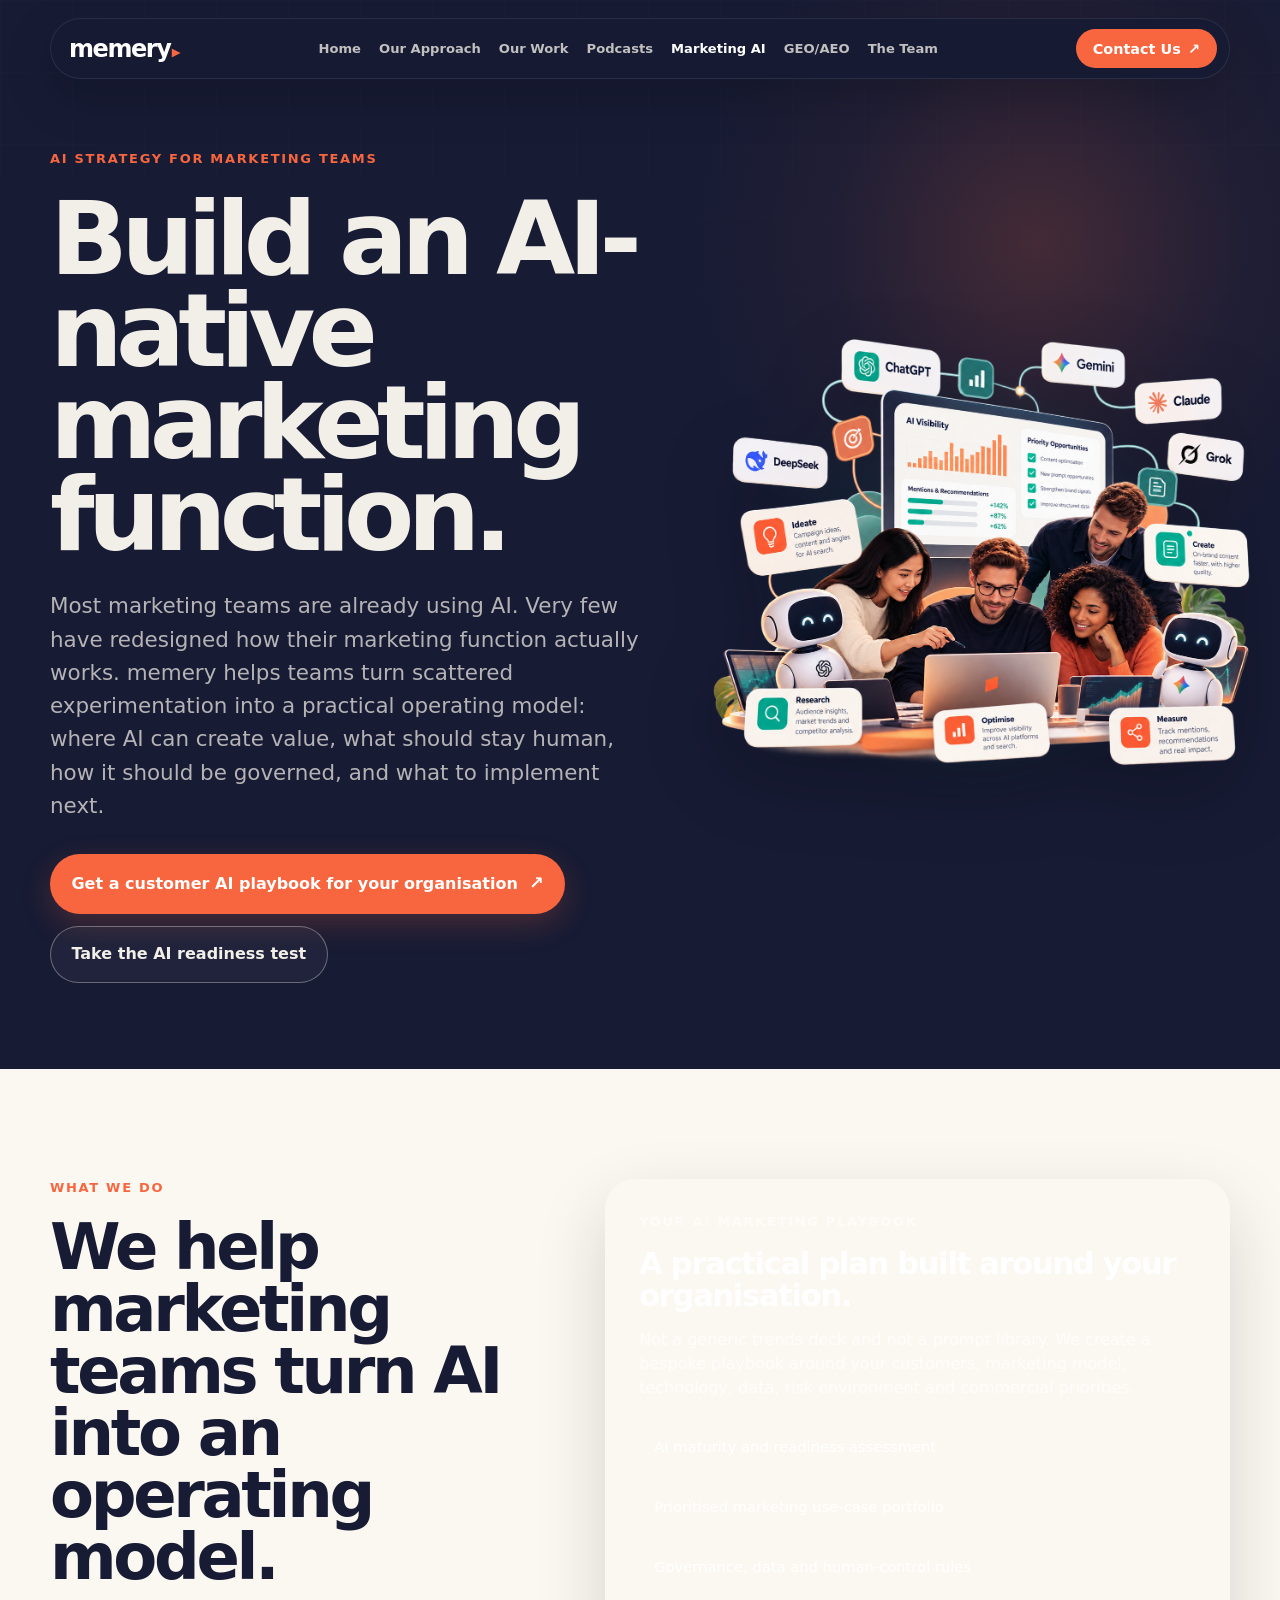
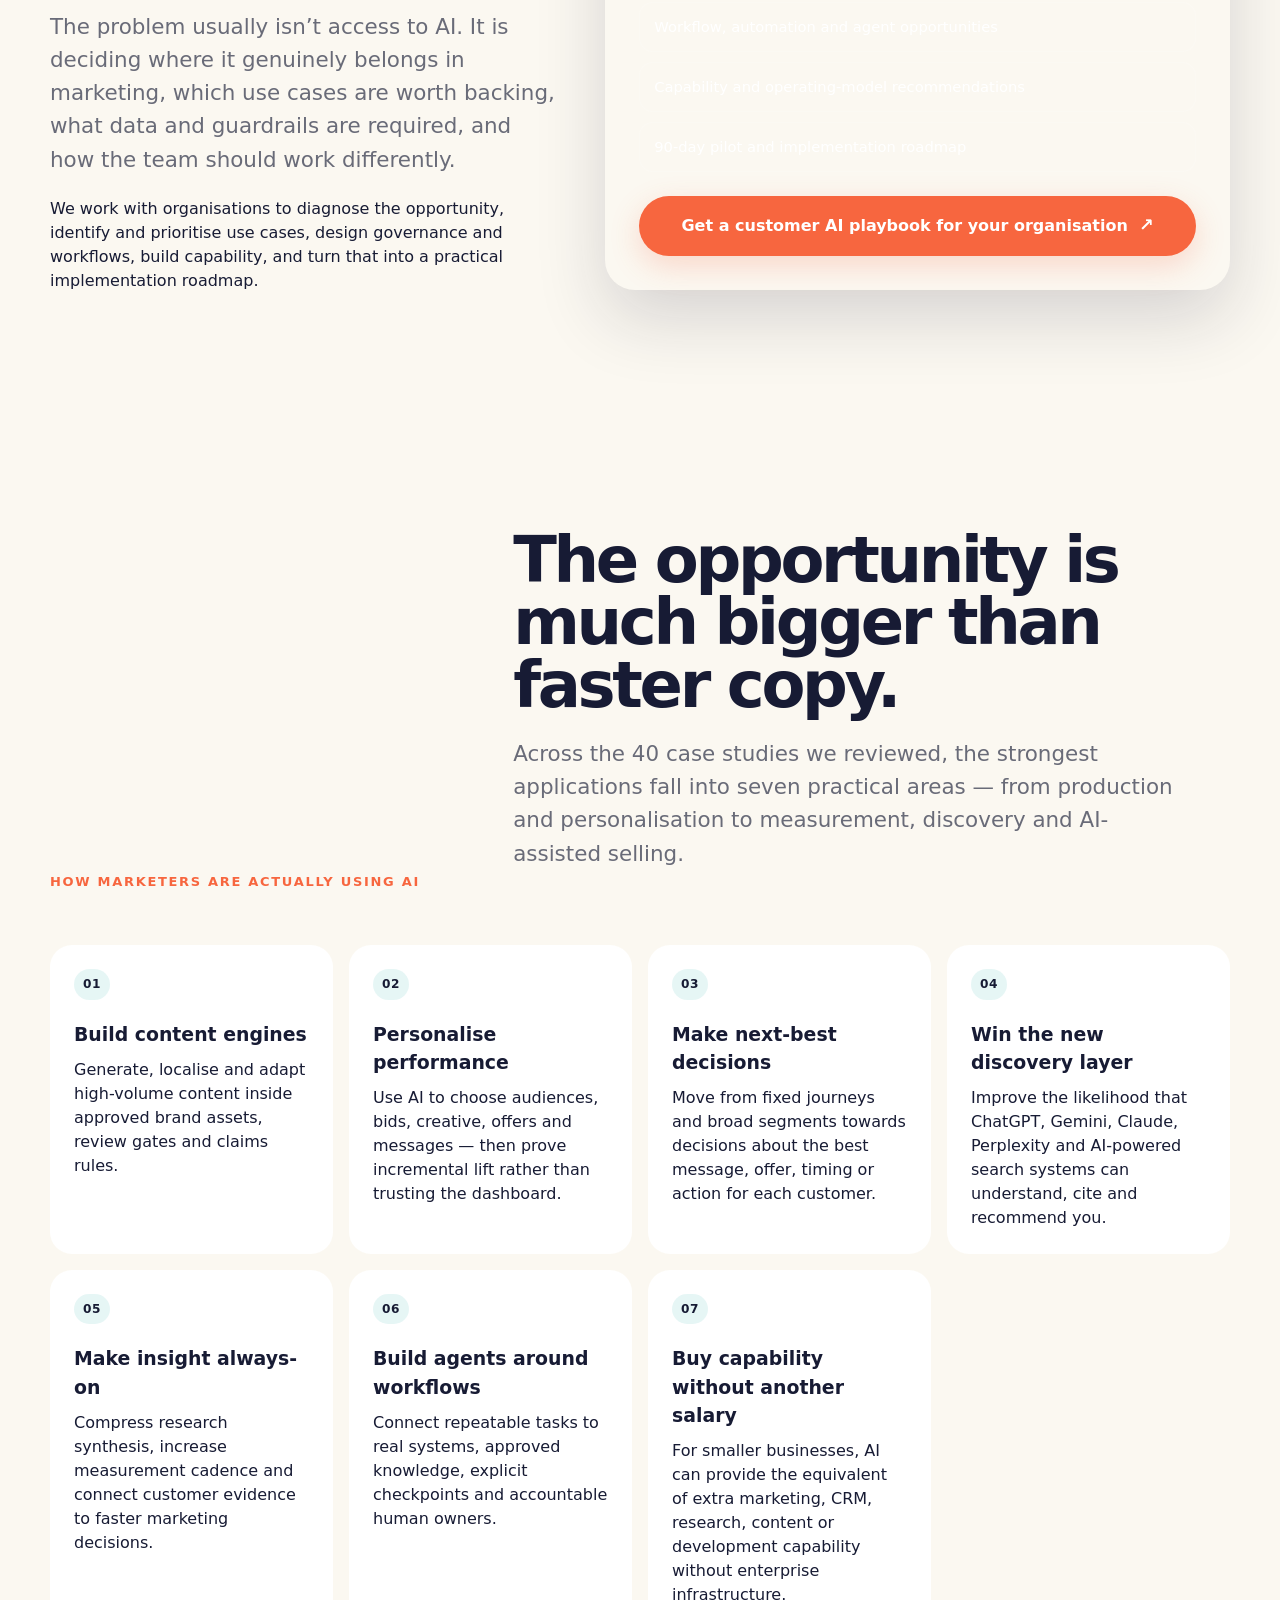
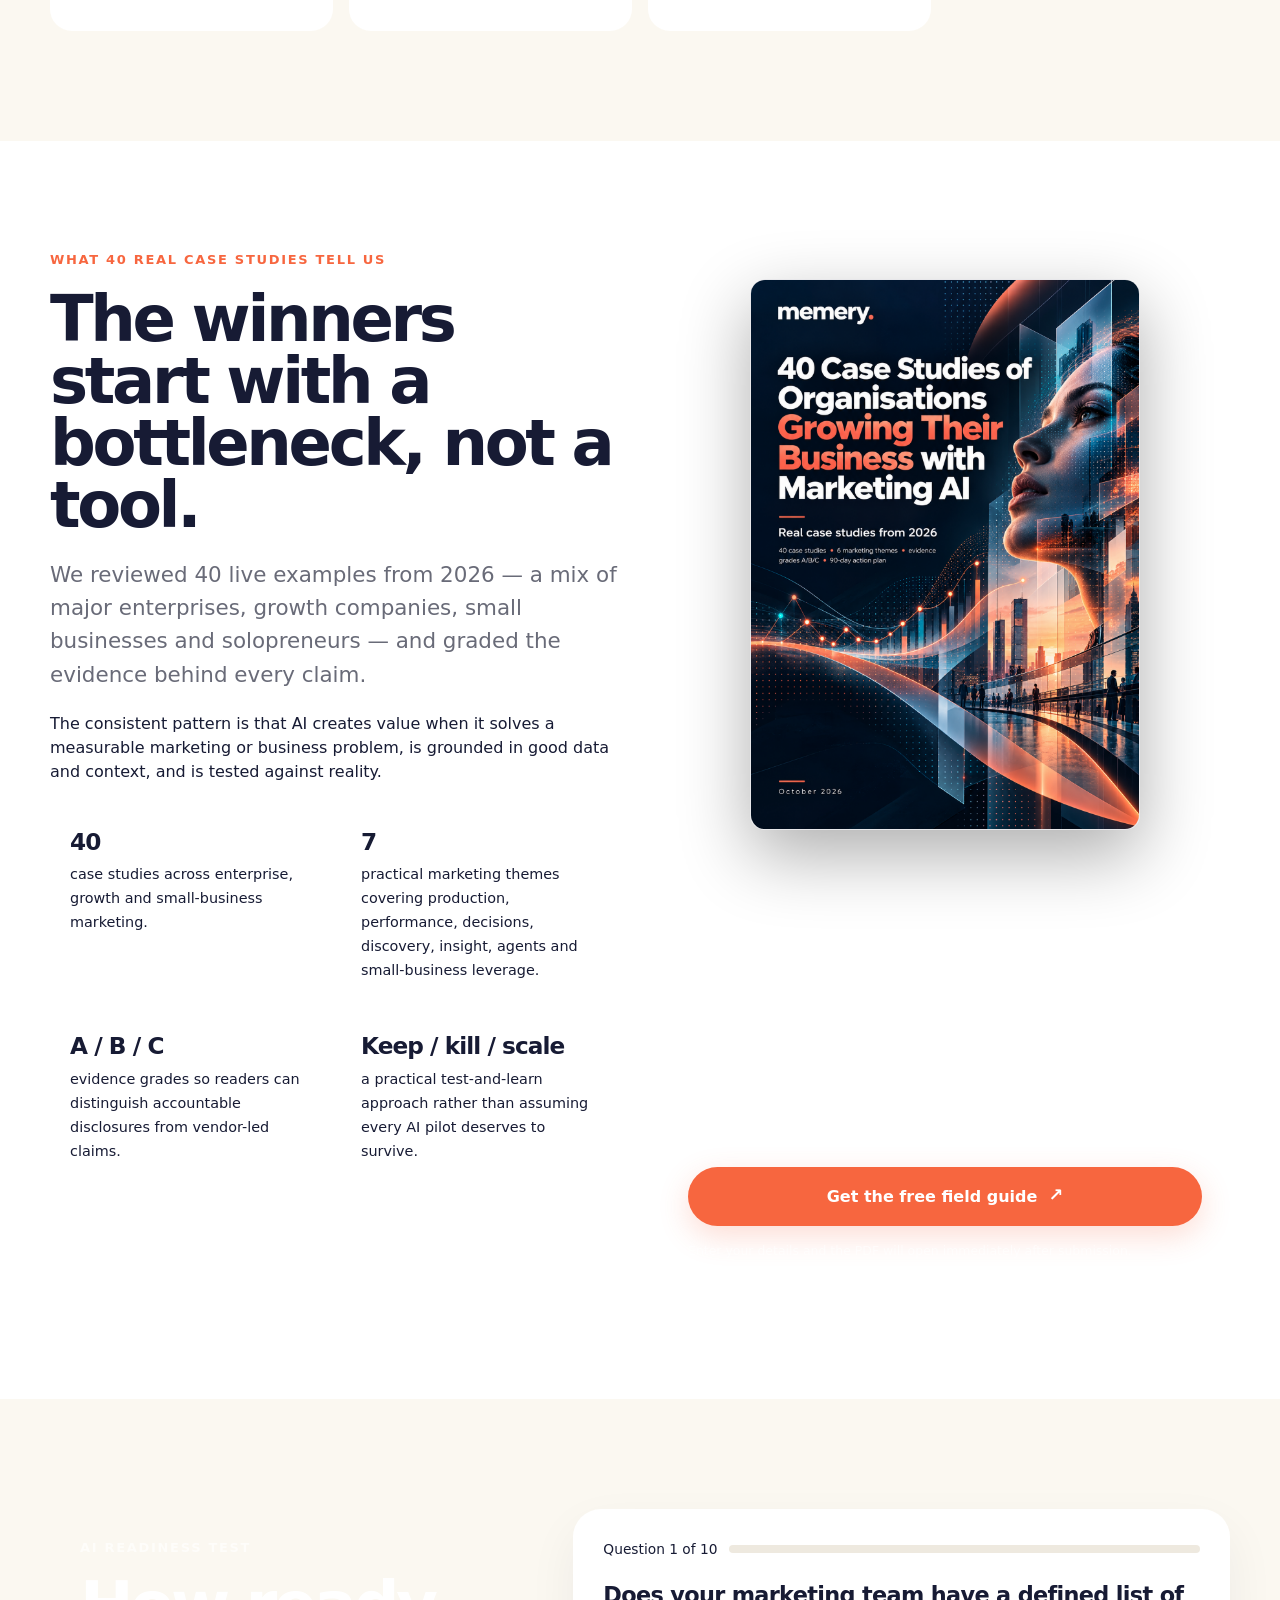
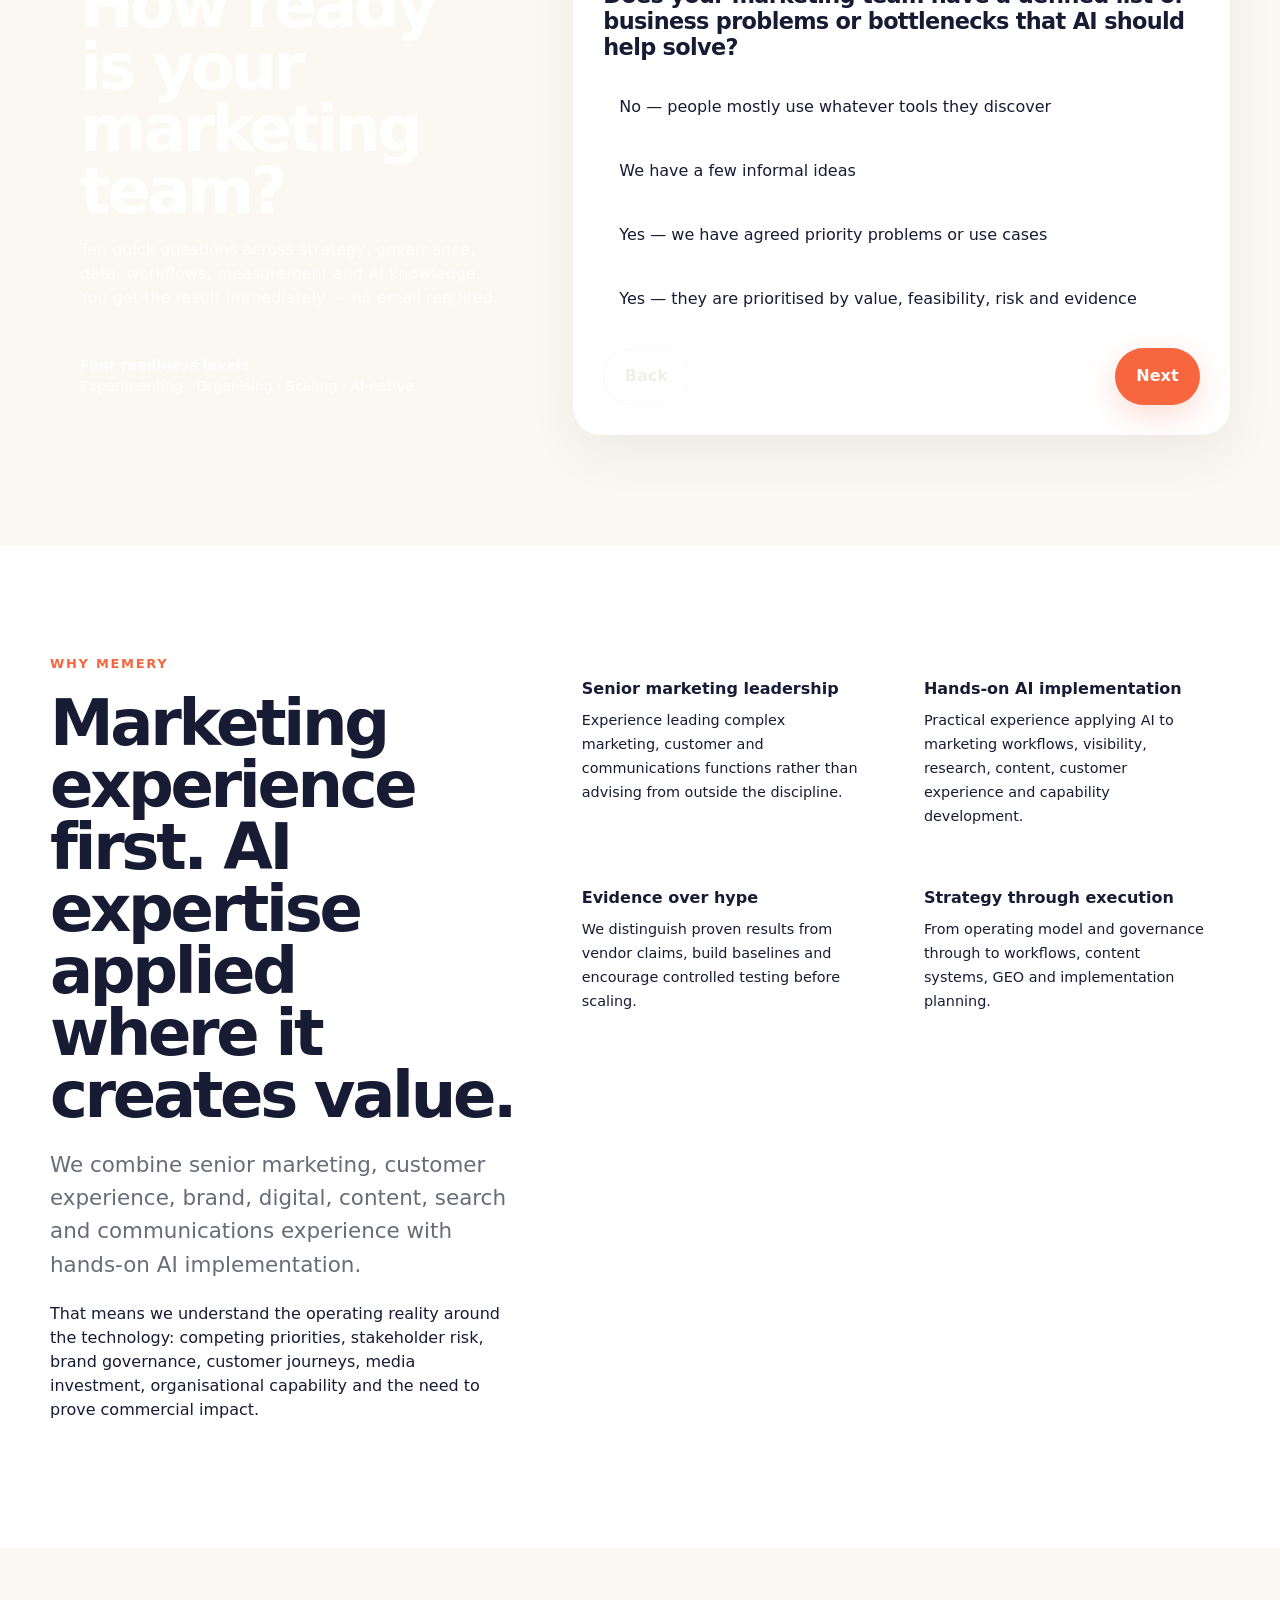
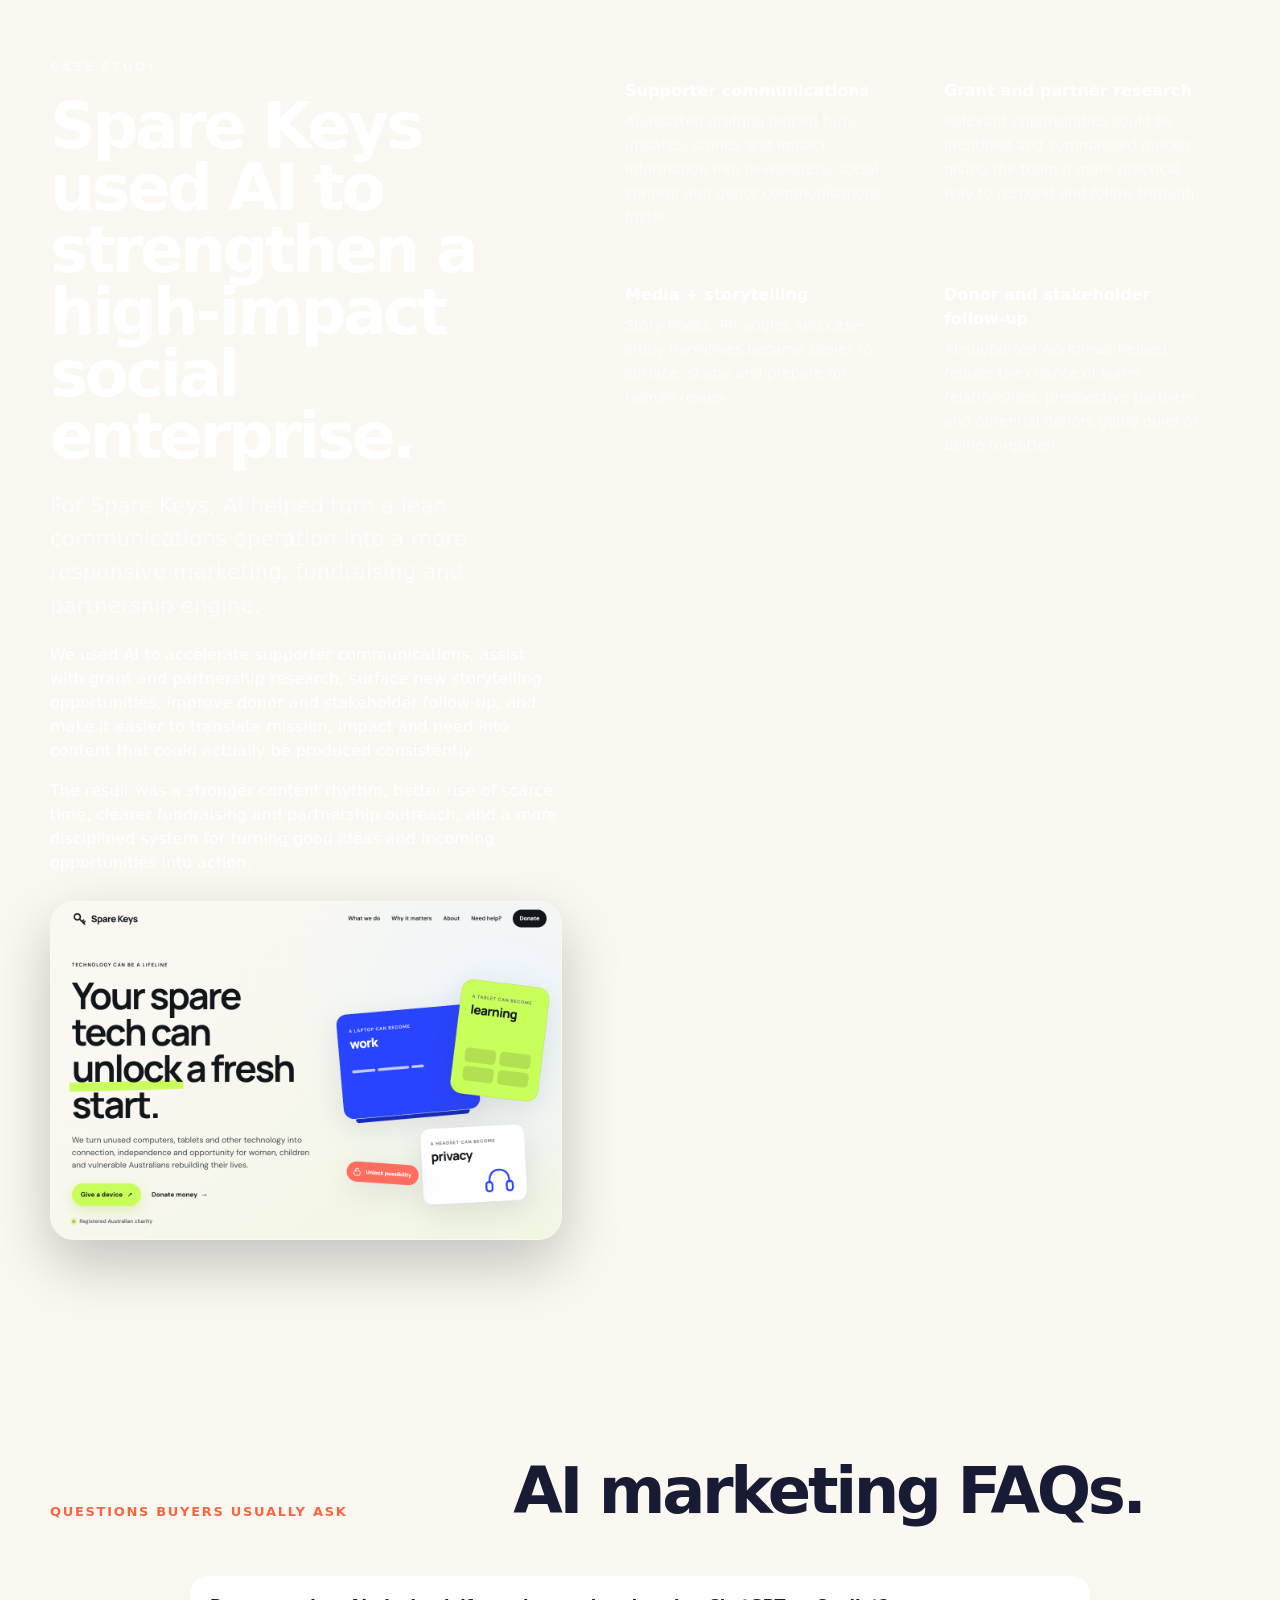
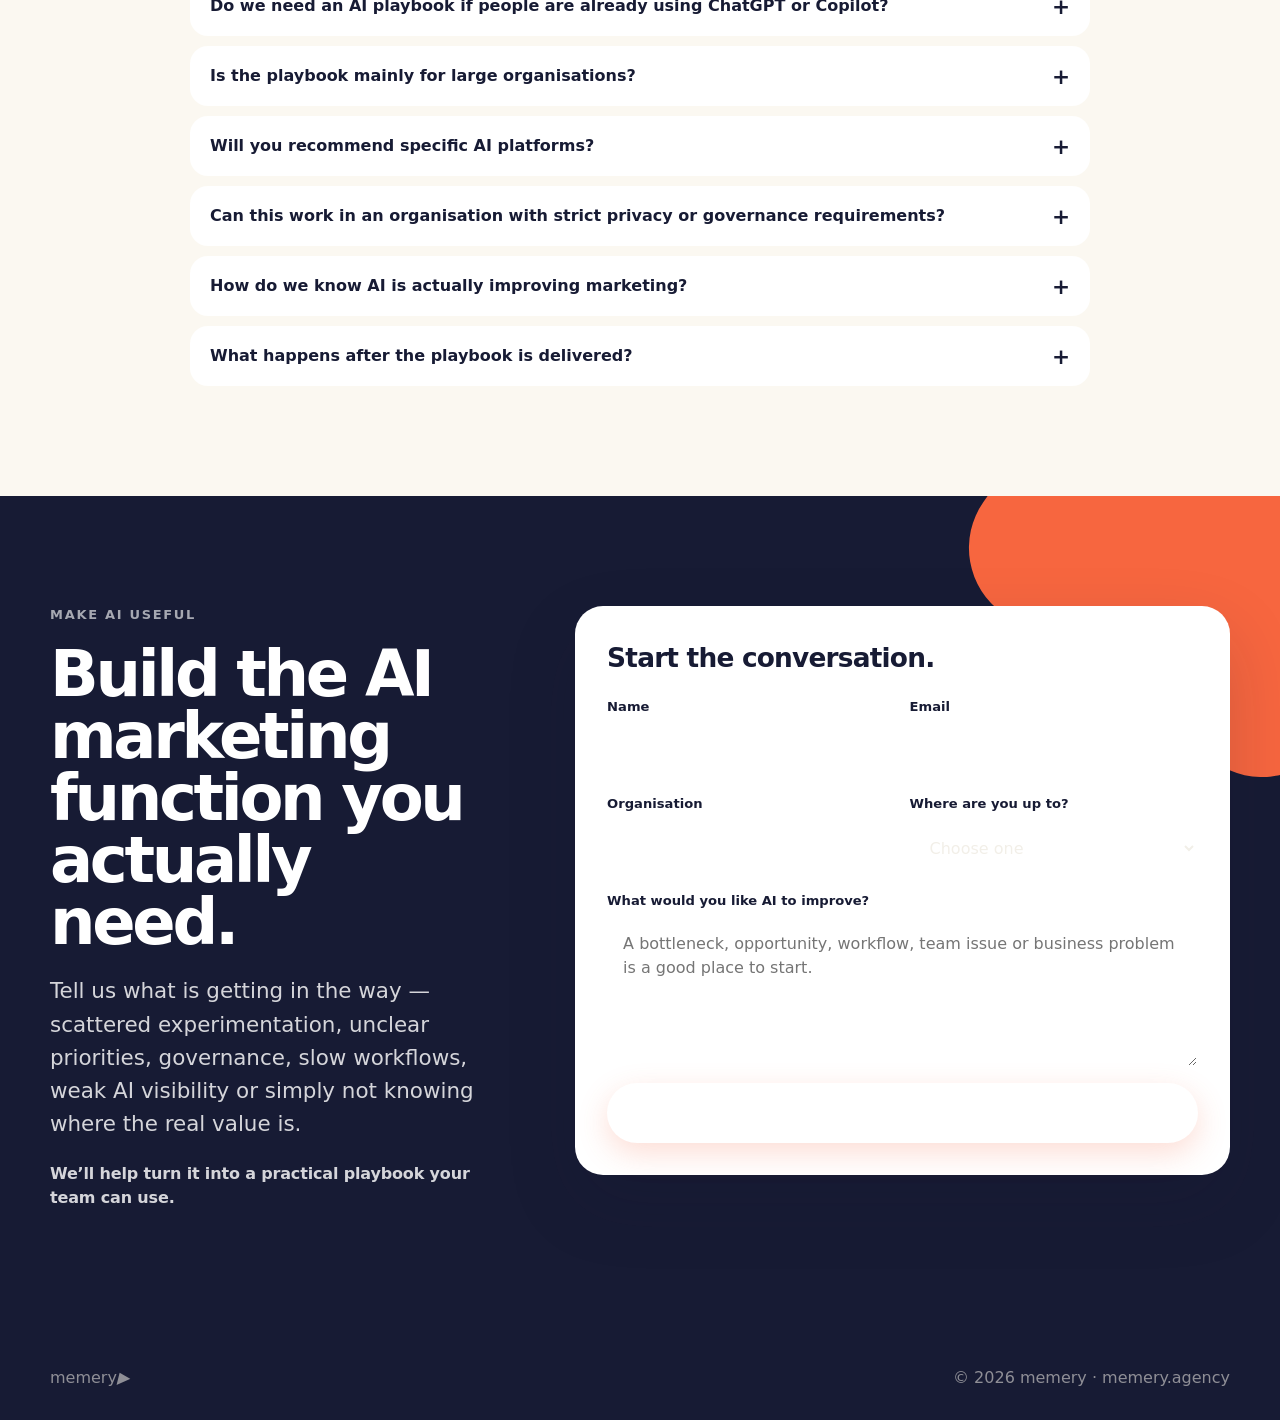
==== commit ffef9b49: "Add files via upload" ====
--- a/ai-marketing.html
+++ b/ai-marketing.html
@@ -1,1540 +1,427 @@
-<!doctype html>
+<!DOCTYPE html>
+
 <html lang="en">
 <head>
-  <!-- Google tag (gtag.js) -->
-  <script async src="https://www.googletagmanager.com/gtag/js?id=G-PVLCQ9TYW9"></script>
-  <script>
+<!-- Google tag (gtag.js) -->
+<script async="" src="https://www.googletagmanager.com/gtag/js?id=G-PVLCQ9TYW9"></script>
+<script>
     window.dataLayer = window.dataLayer || [];
     function gtag(){dataLayer.push(arguments);}
     gtag('js', new Date());
   
     gtag('config', 'G-PVLCQ9TYW9');
   </script>
-
-  <meta charset="utf-8" />
-  <meta name="viewport" content="width=device-width, initial-scale=1" />
-
-  <title>AI Marketing Playbooks & Strategy | memery</title>
-  <meta name="description" content="Memery helps marketing teams build practical AI playbooks, identify high-value use cases, improve AI readiness and turn experimentation into measurable marketing and business value." />
-  <meta name="theme-color" content="#171b34" />
-
-  <link rel="stylesheet" href="site.css">
-  <link rel="stylesheet" href="components.css">
-  <script src="menu.js" defer></script>
-
-  <style>
-    :root{
-      --ai-teal:#12a99d;
-      --ai-teal-dark:#0f766e;
-      --ai-amber:#f6b44b;
-      --ai-paper:#fbf8f1;
-      --ai-navy:#171b34;
-      --ai-coral:#f7663f;
-      --ai-muted:#696b78;
-      --ai-line:rgba(23,27,52,.12);
-    }
-
-    .page-ai-marketing .hero{padding-bottom:72px}
-    .page-ai-marketing .hero-grid{align-items:center}
-
-    .ai-hero-panel{
-      position:relative;
-      min-height:520px;
-      border-radius:32px;
-      overflow:hidden;
-      background:
-        radial-gradient(circle at 30% 30%,rgba(247,102,63,.34),transparent 23%),
-        radial-gradient(circle at 70% 65%,rgba(18,169,157,.24),transparent 25%),
-        linear-gradient(145deg,#11162b,#232947 66%,#15192f);
-      border:1px solid rgba(255,255,255,.10);
-      box-shadow:0 34px 90px rgba(8,11,24,.34);
-    }
-
-    .ai-hero-panel::before,
-    .ai-hero-panel::after{
-      content:"";
-      position:absolute;
-      border:1px solid rgba(255,255,255,.20);
-      border-radius:50%;
-      inset:12%;
-    }
-
-    .ai-hero-panel::after{
-      inset:26%;
-      border-color:rgba(247,102,63,.42);
-    }
-
-    .ai-hero-core{
-      position:absolute;
-      width:104px;
-      height:104px;
-      border-radius:26px;
-      left:50%;
-      top:50%;
-      transform:translate(-50%,-50%) rotate(9deg);
-      background:var(--ai-coral);
-      box-shadow:0 20px 60px rgba(247,102,63,.42);
-    }
-
-    .ai-hero-node{
-      position:absolute;
-      width:17px;
-      height:17px;
-      border-radius:50%;
-      background:var(--ai-teal);
-      box-shadow:0 0 0 8px rgba(18,169,157,.12);
-    }
-
-    .ai-hero-node.n1{left:18%;top:30%}
-    .ai-hero-node.n2{right:15%;top:42%;background:var(--ai-amber)}
-    .ai-hero-node.n3{left:30%;bottom:16%;background:#fff}
-    .ai-hero-node.n4{right:28%;bottom:20%;background:var(--ai-coral)}
-
-    .hero-thesis{
-      position:absolute;
-      left:28px;
-      right:28px;
-      bottom:28px;
-      padding:20px 22px;
-      border-radius:20px;
-      background:rgba(251,248,241,.94);
-      color:var(--ai-navy);
-      box-shadow:0 16px 44px rgba(0,0,0,.20);
-    }
-
-    .hero-thesis strong{display:block;font-size:1rem;margin-bottom:5px}
-    .hero-thesis span{display:block;font-size:.92rem;line-height:1.45}
-
-    .hero-actions.triple{display:flex;flex-wrap:wrap;gap:12px}
-    .hero-actions.triple .btn{margin:0}
-
-    .proof-strip{
-      border-top:1px solid var(--ai-line);
-      border-bottom:1px solid var(--ai-line);
-      background:#fff;
-    }
-
-    .proof-strip-grid{
-      display:grid;
-      grid-template-columns:1.5fr repeat(3,1fr);
-      gap:1px;
-      background:var(--ai-line);
-    }
-
-    .proof-strip-grid > div{
-      background:#fff;
-      padding:30px 28px;
-    }
-
-    .proof-strip-copy strong{
-      display:block;
-      font-size:1.22rem;
-      letter-spacing:-.02em;
-    }
-
-    .proof-strip-copy p{margin:8px 0 0;color:var(--ai-muted)}
-
-    .proof-stat strong{
-      display:block;
-      font-size:2.5rem;
-      line-height:.9;
-      letter-spacing:-.06em;
-      color:var(--ai-navy);
-    }
-
-    .proof-stat span{
-      display:block;
-      margin-top:8px;
-      color:var(--ai-muted);
-      font-size:.9rem;
-      line-height:1.35;
-    }
-
-    .section-intro{max-width:760px}
-    .section-intro .lead{max-width:680px}
-
-    .quiz-section{background:var(--ai-paper)}
-    .quiz-shell{
-      display:grid;
-      grid-template-columns:.85fr 1.15fr;
-      gap:38px;
-      align-items:start;
-    }
-
-    .quiz-aside{
-      position:sticky;
-      top:110px;
-      padding:30px;
-      border-radius:28px;
-      background:var(--ai-navy);
-      color:#fff;
-    }
-
-    .quiz-aside .eyebrow{color:rgba(255,255,255,.65)}
-    .quiz-aside h2{color:#fff}
-    .quiz-aside p{color:rgba(255,255,255,.74)}
-    .quiz-score-mini{
-      margin-top:24px;
-      padding-top:20px;
-      border-top:1px solid rgba(255,255,255,.15);
-      font-size:.88rem;
-      line-height:1.5;
-    }
-
-    .quiz-card{
-      padding:30px;
-      border:1px solid var(--ai-line);
-      border-radius:28px;
-      background:#fff;
-      box-shadow:0 20px 50px rgba(23,27,52,.06);
-    }
-
-    .quiz-progress{
-      display:flex;
-      align-items:center;
-      gap:12px;
-      margin-bottom:22px;
-      color:var(--ai-muted);
-      font-size:.86rem;
-    }
-
-    .quiz-progress-bar{
-      flex:1;
-      height:8px;
-      border-radius:999px;
-      overflow:hidden;
-      background:#eee9df;
-    }
-
-    .quiz-progress-fill{
-      height:100%;
-      width:10%;
-      background:var(--ai-coral);
-      border-radius:inherit;
-      transition:width .25s ease;
-    }
-
-    .quiz-question h3{
-      margin:0 0 20px;
-      font-size:1.4rem;
-      line-height:1.16;
-      letter-spacing:-.03em;
-    }
-
-    .quiz-options{display:grid;gap:10px}
-    .quiz-option{
-      width:100%;
-      text-align:left;
-      border:1px solid var(--ai-line);
-      background:#fff;
-      border-radius:16px;
-      padding:15px 16px;
-      cursor:pointer;
-      color:var(--ai-navy);
-      font:inherit;
-      transition:.18s ease;
-    }
-
-    .quiz-option:hover{
-      border-color:rgba(247,102,63,.7);
-      transform:translateY(-1px);
-    }
-
-    .quiz-option.selected{
-      border-color:var(--ai-coral);
-      background:rgba(247,102,63,.07);
-      box-shadow:inset 0 0 0 1px rgba(247,102,63,.18);
-    }
-
-    .quiz-nav{
-      display:flex;
-      justify-content:space-between;
-      gap:12px;
-      margin-top:22px;
-    }
-
-    .quiz-result{display:none}
-    .quiz-result.show{display:block}
-    .quiz-result-score{
-      font-size:4rem;
-      line-height:.9;
-      letter-spacing:-.07em;
-      font-weight:900;
-      color:var(--ai-coral);
-      margin:16px 0 10px;
-    }
-
-    .quiz-result h3{font-size:1.65rem;margin:0 0 8px}
-    .quiz-result p{color:var(--ai-muted)}
-    .quiz-recos{
-      display:grid;
-      gap:10px;
-      margin:22px 0;
-    }
-
-    .quiz-reco{
-      padding:14px 16px;
-      border-radius:14px;
-      background:var(--ai-paper);
-      border:1px solid rgba(23,27,52,.08);
-    }
-
-    .maturity-section{background:#fff}
-    .maturity-bar{
-      display:grid;
-      grid-template-columns:repeat(4,1fr);
-      border:1px solid var(--ai-line);
-      border-radius:26px;
-      overflow:hidden;
-      margin-top:30px;
-    }
-
-    .maturity-step{
-      padding:26px;
-      min-height:190px;
-      border-right:1px solid var(--ai-line);
-      position:relative;
-    }
-
-    .maturity-step:last-child{border-right:0}
-    .maturity-step .num{color:var(--ai-coral);font-weight:850;font-size:.82rem}
-    .maturity-step h3{margin:34px 0 10px;font-size:1.25rem}
-    .maturity-step p{margin:0;color:var(--ai-muted);font-size:.92rem;line-height:1.5}
-    .maturity-step.active{
-      background:var(--ai-navy);
-      color:#fff;
-    }
-    .maturity-step.active p{color:rgba(255,255,255,.72)}
-    .maturity-step.active .num{color:var(--ai-amber)}
-
-    .playbook-product{background:var(--ai-navy);color:#fff}
-    .playbook-product .eyebrow{color:rgba(255,255,255,.62)}
-    .playbook-product .h2{color:#fff}
-    .playbook-product .lead{color:rgba(255,255,255,.72)}
-    .playbook-product-grid{
-      display:grid;
-      grid-template-columns:.92fr 1.08fr;
-      gap:44px;
-      align-items:center;
-    }
-
-    .playbook-mock{
-      border-radius:30px;
-      padding:28px;
-      background:linear-gradient(145deg,#fbf8f1,#ece5d9);
-      color:var(--ai-navy);
-      box-shadow:0 30px 80px rgba(0,0,0,.30);
-      transform:rotate(-2deg);
-    }
-
-    .playbook-mock-top{
-      display:flex;
-      justify-content:space-between;
-      gap:20px;
-      align-items:start;
-      padding-bottom:20px;
-      border-bottom:1px solid rgba(23,27,52,.13);
-    }
-
-    .playbook-mock-mark{
-      font-weight:900;
-      letter-spacing:-.04em;
-      font-size:1.3rem;
-    }
-
-    .playbook-mock h3{
-      font-size:2rem;
-      margin:36px 0 18px;
-      line-height:1.05;
-      letter-spacing:-.05em;
-    }
-
-    .playbook-mock-grid{
-      display:grid;
-      grid-template-columns:1fr 1fr;
-      gap:10px;
-    }
-
-    .playbook-mock-grid div{
-      padding:14px;
-      background:#fff;
-      border-radius:14px;
-      font-size:.86rem;
-      font-weight:750;
-      border:1px solid rgba(23,27,52,.08);
-    }
-
-    .deliverables{
-      display:grid;
-      grid-template-columns:1fr 1fr;
-      gap:12px;
-      margin-top:28px;
-    }
-
-    .deliverable{
-      padding:18px;
-      border-radius:18px;
-      border:1px solid rgba(255,255,255,.13);
-      background:rgba(255,255,255,.04);
-    }
-
-    .deliverable strong{display:block;margin-bottom:6px;color:#fff}
-    .deliverable span{font-size:.88rem;color:rgba(255,255,255,.66);line-height:1.45}
-
-    .jobs-grid{
-      display:grid;
-      grid-template-columns:repeat(3,1fr);
-      gap:16px;
-      margin-top:30px;
-    }
-
-    .job-card{
-      padding:24px;
-      min-height:230px;
-      border:1px solid var(--ai-line);
-      border-radius:22px;
-      background:#fff;
-    }
-
-    .job-card .job-verb{
-      display:inline-flex;
-      padding:7px 10px;
-      border-radius:999px;
-      background:rgba(18,169,157,.10);
-      color:var(--ai-teal-dark);
-      font-weight:850;
-      font-size:.78rem;
-      letter-spacing:.04em;
-      text-transform:uppercase;
-    }
-
-    .job-card h3{margin:22px 0 10px}
-    .job-card p{margin:0;color:var(--ai-muted);line-height:1.52}
-
-    .cases-section{background:var(--ai-paper)}
-    .cases-grid{
-      display:grid;
-      grid-template-columns:repeat(4,1fr);
-      gap:14px;
-      margin-top:30px;
-    }
-
-    .case-card{
-      background:#fff;
-      border:1px solid var(--ai-line);
-      border-radius:22px;
-      padding:22px;
-      min-height:250px;
-      display:flex;
-      flex-direction:column;
-    }
-
-    .case-card .evidence{
-      display:inline-block;
-      align-self:flex-start;
-      padding:5px 8px;
-      border-radius:999px;
-      font-size:.72rem;
-      font-weight:850;
-      background:#eef5ef;
-      color:#2f6b44;
-    }
-
-    .case-card.evidence-b .evidence{background:#fff4dc;color:#8b5b00}
-    .case-card h3{font-size:1.08rem;margin:18px 0 8px}
-    .case-card .case-result{
-      font-size:1.7rem;
-      letter-spacing:-.04em;
-      font-weight:900;
-      margin:auto 0 6px;
-    }
-    .case-card p{margin:0;color:var(--ai-muted);font-size:.88rem;line-height:1.45}
-
-    .guide-gate{background:#fff}
-    .guide-gate-grid{
-      display:grid;
-      grid-template-columns:.72fr 1.28fr;
-      gap:42px;
-      align-items:center;
-    }
-
-    .guide-cover-wrap{
-      position:relative;
-      max-width:420px;
-      margin:auto;
-    }
-
-    .guide-cover-wrap::before{
-      content:"";
-      position:absolute;
-      inset:16px -18px -18px 18px;
-      border-radius:20px;
-      background:var(--ai-teal);
-      opacity:.18;
-    }
-
-    .guide-cover{
-      position:relative;
-      width:100%;
-      display:block;
-      border-radius:16px;
-      box-shadow:0 28px 70px rgba(23,27,52,.20);
-      border:1px solid rgba(23,27,52,.10);
-    }
-
-    .guide-meta{
-      display:flex;
-      flex-wrap:wrap;
-      gap:9px;
-      margin:20px 0 0;
-    }
-
-    .guide-meta span{
-      padding:7px 10px;
-      border-radius:999px;
-      background:var(--ai-paper);
-      border:1px solid rgba(23,27,52,.08);
-      font-size:.78rem;
-      font-weight:750;
-    }
-
-    .lead-form{
-      margin-top:24px;
-      padding:24px;
-      border:1px solid var(--ai-line);
-      border-radius:22px;
-      background:var(--ai-paper);
-    }
-
-    .lead-form .form-row{margin-bottom:12px}
-    .guide-status{display:none;margin-top:12px;font-size:.9rem}
-    .guide-status.show{display:block}
-    .guide-status.error{color:#a73024}
-
-    .anti-theatre{
-      background:linear-gradient(135deg,#f7f0e6,#fff);
-    }
-
-    .anti-grid{
-      display:grid;
-      grid-template-columns:.8fr 1.2fr;
-      gap:42px;
-      align-items:start;
-    }
-
-    .anti-list{
-      display:grid;
-      gap:12px;
-    }
-
-    .anti-item{
-      padding:18px 20px;
-      border-radius:18px;
-      border:1px solid var(--ai-line);
-      background:#fff;
-      display:grid;
-      grid-template-columns:28px 1fr;
-      gap:12px;
-      align-items:start;
-    }
-
-    .anti-x{
-      width:28px;height:28px;border-radius:50%;
-      display:grid;place-items:center;
-      background:rgba(247,102,63,.10);
-      color:var(--ai-coral);
-      font-weight:900;
-    }
-
-    .anti-item strong{display:block;margin-bottom:4px}
-    .anti-item span{color:var(--ai-muted);font-size:.9rem;line-height:1.45}
-
-    .engagement{
-      background:#fff;
-    }
-
-    .engagement-steps{
-      display:grid;
-      grid-template-columns:repeat(4,1fr);
-      gap:14px;
-      margin-top:30px;
-    }
-
-    .engagement-step{
-      padding:24px;
-      border-radius:22px;
-      background:var(--ai-paper);
-      border:1px solid rgba(23,27,52,.08);
-    }
-
-    .engagement-step .num{color:var(--ai-coral);font-size:.8rem;font-weight:900}
-    .engagement-step h3{margin:24px 0 8px;font-size:1.14rem}
-    .engagement-step p{margin:0;color:var(--ai-muted);font-size:.9rem;line-height:1.48}
-
-    .founder-strip{
-      background:var(--ai-navy);
-      color:#fff;
-    }
-
-    .founder-grid{
-      display:grid;
-      grid-template-columns:.75fr 1.25fr;
-      gap:40px;
-      align-items:center;
-    }
-
-    .founder-badge{
-      min-height:300px;
-      border-radius:30px;
-      padding:30px;
-      display:flex;
-      flex-direction:column;
-      justify-content:flex-end;
-      background:
-        radial-gradient(circle at 30% 25%,rgba(18,169,157,.38),transparent 30%),
-        radial-gradient(circle at 75% 38%,rgba(247,102,63,.38),transparent 27%),
-        #232947;
-      border:1px solid rgba(255,255,255,.12);
-    }
-
-    .founder-badge .mark{
-      font-size:3rem;
-      letter-spacing:-.08em;
-      font-weight:900;
-    }
-
-    .founder-strip .eyebrow{color:rgba(255,255,255,.6)}
-    .founder-strip .h2{color:#fff}
-    .founder-strip p{color:rgba(255,255,255,.72)}
-
-    .credential-row{
-      display:flex;
-      flex-wrap:wrap;
-      gap:8px;
-      margin-top:20px;
-    }
-
-    .credential-row span{
-      padding:7px 10px;
-      border-radius:999px;
-      background:rgba(255,255,255,.06);
-      border:1px solid rgba(255,255,255,.12);
-      font-size:.8rem;
-      color:#fff;
-    }
-
-    .faq-list{
-      max-width:900px;
-      margin:30px auto 0;
-      display:grid;
-      gap:10px;
-    }
-
-    .faq-list details{
-      border:1px solid var(--ai-line);
-      border-radius:18px;
-      padding:0 20px;
-      background:#fff;
-    }
-
-    .faq-list summary{
-      cursor:pointer;
-      font-weight:820;
-      padding:18px 0;
-      list-style:none;
-      position:relative;
-      padding-right:28px;
-    }
-
-    .faq-list summary::-webkit-details-marker{display:none}
-    .faq-list summary::after{
-      content:"+";
-      position:absolute;
-      right:0;
-      top:15px;
-      font-size:1.35rem;
-      color:var(--ai-coral);
-    }
-
-    .faq-list details[open] summary::after{content:"–"}
-    .faq-list details p{margin:0 0 18px;color:var(--ai-muted);line-height:1.58}
-
-    .final-cta{background:var(--ai-coral);color:#fff}
-    .final-cta .eyebrow{color:rgba(255,255,255,.72)}
-    .final-cta .h2{color:#fff}
-    .final-cta .lead{color:rgba(255,255,255,.86)}
-    .final-cta .btn.primary{background:#fff;color:var(--ai-navy)}
-    .final-cta .btn.secondary{border-color:rgba(255,255,255,.55);color:#fff}
-
-    @media (max-width:980px){
-      .proof-strip-grid,
-      .quiz-shell,
-      .playbook-product-grid,
-      .guide-gate-grid,
-      .anti-grid,
-      .founder-grid{grid-template-columns:1fr}
-
-      .proof-strip-grid{background:#fff}
-      .proof-strip-grid > div{border-bottom:1px solid var(--ai-line)}
-      .quiz-aside{position:static}
-      .cases-grid{grid-template-columns:1fr 1fr}
-      .jobs-grid{grid-template-columns:1fr 1fr}
-      .engagement-steps{grid-template-columns:1fr 1fr}
-      .maturity-bar{grid-template-columns:1fr 1fr}
-      .maturity-step:nth-child(2){border-right:0}
-      .maturity-step{border-bottom:1px solid var(--ai-line)}
-      .maturity-step:nth-child(3),
-      .maturity-step:nth-child(4){border-bottom:0}
-    }
-
-    @media (max-width:680px){
-      .ai-hero-panel{min-height:390px}
-      .hero-thesis{left:18px;right:18px;bottom:18px}
-      .cases-grid,
-      .jobs-grid,
-      .engagement-steps,
-      .deliverables,
-      .playbook-mock-grid,
-      .maturity-bar{grid-template-columns:1fr}
-      .maturity-step{border-right:0;border-bottom:1px solid var(--ai-line)!important}
-      .maturity-step:last-child{border-bottom:0!important}
-      .quiz-card,.quiz-aside{padding:22px}
-      .guide-gate-grid{gap:28px}
-      .proof-stat strong{font-size:2rem}
-    }
-  </style>
-
-
-  <style>
-    /* Fix: AI Marketing Playbook deliverable cards */
-    .playbook-product .deliverables .deliverable{
-      background:rgba(255,255,255,.07) !important;
-      border:1px solid rgba(255,255,255,.16) !important;
-      color:#fff !important;
-      box-shadow:none !important;
-    }
-
-    .playbook-product .deliverables .deliverable strong{
-      display:block;
-      color:#fff !important;
-      opacity:1 !important;
-      visibility:visible !important;
-      font-weight:850 !important;
-    }
-
-    .playbook-product .deliverables .deliverable span{
-      display:block;
-      color:rgba(255,255,255,.72) !important;
-      opacity:1 !important;
-      visibility:visible !important;
-    }
-  </style>
-
-
-<style>
-  /* AI landing page v6 */
-  .page-ai-marketing .hero-grid{
-    grid-template-columns:minmax(0,860px);
-    justify-content:start;
-  }
-  .page-ai-marketing .hero .lead{max-width:760px}
-  .page-ai-marketing .hero-actions{margin-top:28px}
-  .page-ai-marketing .hero{padding-bottom:64px}
-
-  .offer-grid{
-    display:grid;
-    grid-template-columns:.9fr 1.1fr;
-    gap:44px;
-    align-items:start;
-  }
-
-  .offer-card{
-    background:var(--ai-navy);
-    color:#fff;
-    border-radius:30px;
-    padding:34px;
-    box-shadow:0 28px 70px rgba(23,27,52,.16);
-  }
-  .offer-card .eyebrow{color:rgba(255,255,255,.58)}
-  .offer-card h3{
-    margin:16px 0 10px;
-    color:#fff;
-    font-size:1.9rem;
-    line-height:1.05;
-    letter-spacing:-.04em;
-  }
-  .offer-card p{color:rgba(255,255,255,.72)}
-  .offer-list{display:grid;gap:10px;margin:22px 0 0}
-  .offer-list div{
-    padding:13px 14px;
-    border:1px solid rgba(255,255,255,.12);
-    background:rgba(255,255,255,.05);
-    border-radius:14px;
-    color:#fff;
-    font-size:.92rem;
-  }
-
-  .uses-section{background:var(--ai-paper)}
-  .uses-grid{
-    display:grid;
-    grid-template-columns:repeat(3,1fr);
-    gap:16px;
-    margin-top:30px;
-  }
-  .use-card{
-    background:#fff;
-    border:1px solid var(--ai-line);
-    border-radius:22px;
-    padding:24px;
-    min-height:230px;
-  }
-  .use-card .kicker{
-    display:inline-flex;
-    padding:6px 9px;
-    border-radius:999px;
-    background:rgba(18,169,157,.10);
-    color:var(--ai-teal-dark);
-    font-weight:850;
-    font-size:.76rem;
-    letter-spacing:.05em;
-    text-transform:uppercase;
-  }
-  .use-card h3{margin:20px 0 10px;font-size:1.18rem}
-  .use-card p{margin:0;color:var(--ai-muted);line-height:1.5}
-
-  .research-section{background:#fff}
-  .research-grid{
-    display:grid;
-    grid-template-columns:1fr 1fr;
-    gap:40px;
-    align-items:start;
-  }
-  .research-points{
-    display:grid;
-    grid-template-columns:1fr 1fr;
-    gap:12px;
-    margin-top:26px;
-  }
-  .research-point{
-    padding:20px;
-    border:1px solid var(--ai-line);
-    border-radius:18px;
-    background:var(--ai-paper);
-  }
-  .research-point strong{
-    display:block;
-    font-size:1.45rem;
-    line-height:1;
-    letter-spacing:-.04em;
-    color:var(--ai-navy);
-    margin-bottom:9px;
-  }
-  .research-point span{color:var(--ai-muted);font-size:.9rem;line-height:1.45}
-
-  .guide-panel{
-    border-radius:30px;
-    padding:28px;
-    background:var(--ai-navy);
-    color:#fff;
-  }
-  .guide-panel .guide-cover{
-    width:100%;
-    max-width:390px;
-    margin:0 auto 24px;
-    display:block;
-    border-radius:15px;
-    box-shadow:0 25px 70px rgba(0,0,0,.32);
-  }
-  .guide-panel h3{color:#fff;font-size:1.65rem;margin:0 0 10px}
-  .guide-panel p{color:rgba(255,255,255,.72)}
-  .guide-panel .field label{color:#fff}
-  .guide-panel .tiny{color:rgba(255,255,255,.60)}
-
-  .quiz-section{background:var(--ai-paper)}
-
-  .why-section{background:#fff}
-  .why-grid{
-    display:grid;
-    grid-template-columns:.82fr 1.18fr;
-    gap:44px;
-    align-items:start;
-  }
-  .experience-grid{
-    display:grid;
-    grid-template-columns:1fr 1fr;
-    gap:14px;
-  }
-  .experience-card{
-    border:1px solid var(--ai-line);
-    border-radius:20px;
-    padding:22px;
-    background:var(--ai-paper);
-  }
-  .experience-card strong{display:block;margin-bottom:7px}
-  .experience-card span{color:var(--ai-muted);font-size:.9rem;line-height:1.45}
-
-  .case-study-section{background:var(--ai-navy);color:#fff}
-  .case-study-section .eyebrow{color:rgba(255,255,255,.60)}
-  .case-study-section .h2{color:#fff}
-  .case-study-section .lead{color:rgba(255,255,255,.74)}
-  .case-study-grid{
-    display:grid;
-    grid-template-columns:.9fr 1.1fr;
-    gap:42px;
-    align-items:start;
-  }
-  .case-study-results{
-    display:grid;
-    grid-template-columns:1fr 1fr;
-    gap:12px;
-  }
-  .case-study-result{
-    padding:20px;
-    border-radius:18px;
-    background:rgba(255,255,255,.06);
-    border:1px solid rgba(255,255,255,.12);
-  }
-  .case-study-result strong{display:block;color:#fff;margin-bottom:6px}
-  .case-study-result span{color:rgba(255,255,255,.70);font-size:.9rem;line-height:1.45}
-  .case-study-note{
-    margin-top:16px;
-    color:rgba(255,255,255,.54);
-    font-size:.78rem;
-  }
-
-  .faq-section{background:var(--ai-paper)}
-
-  @media(max-width:980px){
-    .offer-grid,.research-grid,.why-grid,.case-study-grid{grid-template-columns:1fr}
-    .uses-grid{grid-template-columns:1fr 1fr}
-  }
-  @media(max-width:680px){
-    .uses-grid,.research-points,.experience-grid,.case-study-results{grid-template-columns:1fr}
-  }
-</style>
-
-
-<style>
-  /* Verified update: hero visual, Spare Keys case study and final CTA */
-  .page-ai-marketing .hero-grid{
-    grid-template-columns:minmax(0,1.02fr) minmax(360px,.98fr);
-    gap:42px;
-    align-items:center;
-  }
-
-  .hero-visual{
-    position:relative;
-    min-height:560px;
-    border-radius:34px;
-    overflow:hidden;
-    background:
-      radial-gradient(circle at 20% 20%, rgba(190,255,70,.22), transparent 22%),
-      radial-gradient(circle at 80% 28%, rgba(63,92,255,.20), transparent 26%),
-      radial-gradient(circle at 60% 72%, rgba(247,102,63,.16), transparent 22%),
-      linear-gradient(145deg, #f7f4ee 0%, #efe9df 100%);
-    border:1px solid rgba(23,27,52,.08);
-    box-shadow:0 28px 70px rgba(23,27,52,.12);
-  }
-
-  .hero-visual::after{
-    content:"";
-    position:absolute;
-    inset:22px;
-    border-radius:28px;
-    border:1px solid rgba(23,27,52,.08);
-    pointer-events:none;
-  }
-
-  .hero-floating{
-    position:absolute;
-    border-radius:26px;
-    background:#fff;
-    box-shadow:0 26px 60px rgba(23,27,52,.14);
-    border:1px solid rgba(23,27,52,.08);
-  }
-
-  .hero-floating.card-main{
-    left:34px;
-    top:38px;
-    width:300px;
-    padding:26px;
-    background:#171b34;
-    color:#fff;
-  }
-
-  .hero-floating.card-main .eyebrow{color:rgba(255,255,255,.56);margin-bottom:16px}
-  .hero-floating.card-main h3{margin:0 0 10px;color:#fff;font-size:1.75rem;line-height:1.02;letter-spacing:-.04em}
-  .hero-floating.card-main p{margin:0;color:rgba(255,255,255,.74);font-size:.95rem;line-height:1.48}
-
-  .hero-floating.steps{
-    right:36px;
-    top:74px;
-    width:240px;
-    padding:22px;
-    transform:rotate(4deg);
-  }
-
-  .hero-step{
-    padding:11px 12px;
-    border-radius:14px;
-    background:var(--ai-paper);
-    border:1px solid rgba(23,27,52,.08);
-    display:flex;
-    justify-content:space-between;
-    gap:10px;
-    align-items:center;
-    margin-bottom:10px;
-    font-size:.86rem;
-    font-weight:760;
-    color:var(--ai-navy);
-  }
-  .hero-step:last-child{margin-bottom:0}
-  .hero-step span:first-child{
-    display:inline-flex;
-    width:28px;
-    height:28px;
-    border-radius:50%;
-    align-items:center;
-    justify-content:center;
-    background:#fff;
-    border:1px solid rgba(23,27,52,.08);
-    font-size:.75rem;
-    font-weight:900;
-  }
-
-  .hero-floating.stats{
-    left:66px;
-    bottom:54px;
-    width:250px;
-    padding:22px;
-    transform:rotate(-5deg);
-  }
-
-  .hero-stat{display:grid;gap:4px;margin-bottom:16px}
-  .hero-stat:last-child{margin-bottom:0}
-  .hero-stat strong{font-size:2rem;line-height:.9;letter-spacing:-.05em;color:var(--ai-navy)}
-  .hero-stat span{color:var(--ai-muted);font-size:.88rem;line-height:1.45}
-
-  .hero-floating.cover{
-    right:68px;
-    bottom:40px;
-    width:230px;
-    padding:12px;
-    transform:rotate(8deg);
-    background:#fff;
-  }
-  .hero-floating.cover img{display:block;width:100%;border-radius:14px;box-shadow:0 18px 40px rgba(23,27,52,.18)}
-
-  .offer-card .hero-actions .btn.primary{width:100%;justify-content:center}
-  .uses-grid{grid-template-columns:repeat(4,1fr)}
-
-  .case-study-media{
-    margin-top:26px;
-    border-radius:24px;
-    overflow:hidden;
-    border:1px solid rgba(255,255,255,.12);
-    box-shadow:0 24px 60px rgba(0,0,0,.22);
-  }
-  .case-study-media img{display:block;width:100%;height:auto}
-
-  .final-cta{background:#171b34 !important;color:#fff !important}
-  .final-cta .eyebrow{color:rgba(255,255,255,.62) !important}
-  .final-cta .h2{color:#fff !important}
-  .final-cta .lead,.final-cta p{color:rgba(255,255,255,.82) !important}
-  .final-cta .form-card{background:#fff}
-  .final-cta .form-card h3,.final-cta .form-card label{color:#171b34}
-  .final-cta .btn.primary{background:var(--ai-coral);color:#fff}
-
-  @media(max-width:1100px){
-    .page-ai-marketing .hero-grid{grid-template-columns:1fr}
-    .hero-visual{min-height:500px}
-    .uses-grid{grid-template-columns:repeat(2,1fr)}
-  }
-
-  @media(max-width:680px){
-    .hero-visual{min-height:460px}
-    .hero-floating.card-main{left:22px;top:22px;width:calc(100% - 44px)}
-    .hero-floating.steps{right:18px;top:auto;bottom:126px;width:208px}
-    .hero-floating.stats{left:18px;bottom:18px;width:188px}
-    .hero-floating.cover{display:none}
-    .uses-grid{grid-template-columns:1fr}
-  }
-</style>
+<meta charset="utf-8"/>
+<meta content="width=device-width, initial-scale=1" name="viewport"/>
+<title>AI Marketing Playbooks &amp; Strategy | memery</title>
+<meta content="Memery helps marketing teams build practical AI playbooks, identify high-value use cases, improve AI readiness and turn experimentation into measurable marketing and business value." name="description"/>
+<meta content="#171b34" name="theme-color"/>
+<link href="site.css?v=20261006-3" rel="stylesheet"/>
+
+<script defer="" src="menu.js"></script>
+
+
+
 
 </head>
-
 <body class="page-ai-marketing">
-
-  <div id="site-header"></div>
-
+<div id="site-header"></div>
 <main id="top">
-
-  <section class="hero">
-    <div class="wrap hero-grid">
-      <div class="reveal">
-        <div class="eyebrow">AI strategy for marketing teams</div>
-        <h1 class="display">Build an AI-native marketing function.</h1>
-        <p class="lead">
+<section class="hero">
+<div class="wrap hero-grid">
+<div class="reveal">
+<div class="eyebrow">AI strategy for marketing teams</div>
+<h1 class="display">Build an AI-native marketing function.</h1>
+<p class="lead">
           Most marketing teams are already using AI. Very few have redesigned how their marketing function actually works.
           memery helps teams turn scattered experimentation into a practical operating model: where AI can create value,
           what should stay human, how it should be governed, and what to implement next.
         </p>
-        <div class="hero-actions">
-          <a class="btn primary" href="#playbook">
+<div class="hero-actions">
+<a class="btn primary" href="#playbook">
             Get a customer AI playbook for your organisation <span class="arrow">↗</span>
-          </a>
-          <a class="btn secondary" href="#readiness">Take the AI readiness test</a>
-        </div>
-      </div>
-
-      <div class="hero-visual reveal" aria-hidden="true">
-        <div class="hero-floating card-main">
-          <div class="eyebrow">AI marketing playbook</div>
-          <h3>From experiments to an operating model.</h3>
-          <p>Prioritise use cases, define guardrails, redesign workflows and build a roadmap your team can actually use.</p>
-        </div>
-
-        <div class="hero-floating steps">
-          <div class="hero-step"><span>01</span><span>Diagnose</span></div>
-          <div class="hero-step"><span>02</span><span>Prioritise</span></div>
-          <div class="hero-step"><span>03</span><span>Govern</span></div>
-          <div class="hero-step"><span>04</span><span>Implement</span></div>
-        </div>
-
-        <div class="hero-floating stats">
-          <div class="hero-stat">
-            <strong>40</strong>
-            <span>real case studies reviewed across enterprises, social enterprises and small businesses.</span>
-          </div>
-          <div class="hero-stat">
-            <strong>7</strong>
-            <span>practical areas where marketers are using AI to create business value.</span>
-          </div>
-        </div>
-
-        <div class="hero-floating cover">
-          <img src="memery-ai-case-studies-cover-website.png" alt="">
-        </div>
-      </div>
-    </div>
-  </section>
-
-
-  <section id="playbook">
-    <div class="wrap offer-grid">
-      <div class="reveal">
-        <div class="eyebrow">What we do</div>
-        <h2 class="h2" style="margin-top:18px;">We help marketing teams turn AI into an operating model.</h2>
-        <p class="lead">
+</a>
+<a class="btn secondary" href="#readiness">Take the AI readiness test</a>
+</div>
+</div>
+<div class="ai-native-hero-visual reveal"><img alt="AI-native marketing team collaborating with AI assistants across research, content, optimisation and measurement." height="1199" src="ai-native-marketing-team.png" width="1312"/></div>
+</div>
+</section>
+<section id="playbook">
+<div class="wrap offer-grid">
+<div class="reveal">
+<div class="eyebrow">What we do</div>
+<h2 class="h2 mt-18">We help marketing teams turn AI into an operating model.</h2>
+<p class="lead">
           The problem usually isn’t access to AI. It is deciding where it genuinely belongs in marketing,
           which use cases are worth backing, what data and guardrails are required, and how the team should work differently.
         </p>
-        <p>
+<p>
           We work with organisations to diagnose the opportunity, identify and prioritise use cases,
           design governance and workflows, build capability, and turn that into a practical implementation roadmap.
         </p>
-      </div>
-
-      <div class="offer-card reveal">
-        <div class="eyebrow">Your AI Marketing Playbook</div>
-        <h3>A practical plan built around your organisation.</h3>
-        <p>
+</div>
+<div class="offer-card reveal">
+<div class="eyebrow">Your AI Marketing Playbook</div>
+<h3>A practical plan built around your organisation.</h3>
+<p>
           Not a generic trends deck and not a prompt library. We create a bespoke playbook around your customers,
           marketing model, technology, data, risk environment and commercial priorities.
         </p>
-        <div class="offer-list">
-          <div>AI maturity and readiness assessment</div>
-          <div>Prioritised marketing use-case portfolio</div>
-          <div>Governance, data and human-control rules</div>
-          <div>Workflow, automation and agent opportunities</div>
-          <div>Capability and operating-model recommendations</div>
-          <div>90-day pilot and implementation roadmap</div>
-        </div>
-        <div class="hero-actions" style="margin-top:24px;">
-          <a class="btn primary" href="#contact">Get a customer AI playbook for your organisation <span class="arrow">↗</span></a>
-        </div>
-      </div>
-    </div>
-  </section>
-
-
-  <section class="uses-section" id="uses">
-    <div class="wrap">
-      <div class="section-head reveal">
-        <div class="eyebrow">How marketers are actually using AI</div>
-        <div class="section-intro">
-          <h2 class="h2">The opportunity is much bigger than faster copy.</h2>
-          <p class="lead">
+<div class="offer-list">
+<div>AI maturity and readiness assessment</div>
+<div>Prioritised marketing use-case portfolio</div>
+<div>Governance, data and human-control rules</div>
+<div>Workflow, automation and agent opportunities</div>
+<div>Capability and operating-model recommendations</div>
+<div>90-day pilot and implementation roadmap</div>
+</div>
+<div class="hero-actions mt-24">
+<a class="btn primary" href="#contact">Get a customer AI playbook for your organisation <span class="arrow">↗</span></a>
+</div>
+</div>
+</div>
+</section>
+<section class="uses-section" id="uses">
+<div class="wrap">
+<div class="section-head reveal">
+<div class="eyebrow">How marketers are actually using AI</div>
+<div class="section-intro">
+<h2 class="h2">The opportunity is much bigger than faster copy.</h2>
+<p class="lead">
             Across the 40 case studies we reviewed, the strongest applications fall into seven practical areas —
             from production and personalisation to measurement, discovery and AI-assisted selling.
           </p>
-        </div>
-      </div>
-
-      <div class="uses-grid">
-        <article class="use-card reveal">
-          <span class="kicker">01</span>
-          <h3>Build content engines</h3>
-          <p>Generate, localise and adapt high-volume content inside approved brand assets, review gates and claims rules.</p>
-        </article>
-        <article class="use-card reveal">
-          <span class="kicker">02</span>
-          <h3>Personalise performance</h3>
-          <p>Use AI to choose audiences, bids, creative, offers and messages — then prove incremental lift rather than trusting the dashboard.</p>
-        </article>
-        <article class="use-card reveal">
-          <span class="kicker">03</span>
-          <h3>Make next-best decisions</h3>
-          <p>Move from fixed journeys and broad segments towards decisions about the best message, offer, timing or action for each customer.</p>
-        </article>
-        <article class="use-card reveal">
-          <span class="kicker">04</span>
-          <h3>Win the new discovery layer</h3>
-          <p>Improve the likelihood that ChatGPT, Gemini, Claude, Perplexity and AI-powered search systems can understand, cite and recommend you.</p>
-        </article>
-        <article class="use-card reveal">
-          <span class="kicker">05</span>
-          <h3>Make insight always-on</h3>
-          <p>Compress research synthesis, increase measurement cadence and connect customer evidence to faster marketing decisions.</p>
-        </article>
-        <article class="use-card reveal">
-          <span class="kicker">06</span>
-          <h3>Build agents around workflows</h3>
-          <p>Connect repeatable tasks to real systems, approved knowledge, explicit checkpoints and accountable human owners.</p>
-        </article>
-        <article class="use-card reveal">
-          <span class="kicker">07</span>
-          <h3>Buy capability without another salary</h3>
-          <p>For smaller businesses, AI can provide the equivalent of extra marketing, CRM, research, content or development capability without enterprise infrastructure.</p>
-        </article>
-      </div>
-    </div>
-  </section>
-
-
-  <section class="research-section" id="research">
-    <div class="wrap research-grid">
-      <div class="reveal">
-        <div class="eyebrow">What 40 real case studies tell us</div>
-        <h2 class="h2" style="margin-top:18px;">The winners start with a bottleneck, not a tool.</h2>
-        <p class="lead">
+</div>
+</div>
+<div class="uses-grid">
+<article class="use-card reveal">
+<span class="kicker">01</span>
+<h3>Build content engines</h3>
+<p>Generate, localise and adapt high-volume content inside approved brand assets, review gates and claims rules.</p>
+</article>
+<article class="use-card reveal">
+<span class="kicker">02</span>
+<h3>Personalise performance</h3>
+<p>Use AI to choose audiences, bids, creative, offers and messages — then prove incremental lift rather than trusting the dashboard.</p>
+</article>
+<article class="use-card reveal">
+<span class="kicker">03</span>
+<h3>Make next-best decisions</h3>
+<p>Move from fixed journeys and broad segments towards decisions about the best message, offer, timing or action for each customer.</p>
+</article>
+<article class="use-card reveal">
+<span class="kicker">04</span>
+<h3>Win the new discovery layer</h3>
+<p>Improve the likelihood that ChatGPT, Gemini, Claude, Perplexity and AI-powered search systems can understand, cite and recommend you.</p>
+</article>
+<article class="use-card reveal">
+<span class="kicker">05</span>
+<h3>Make insight always-on</h3>
+<p>Compress research synthesis, increase measurement cadence and connect customer evidence to faster marketing decisions.</p>
+</article>
+<article class="use-card reveal">
+<span class="kicker">06</span>
+<h3>Build agents around workflows</h3>
+<p>Connect repeatable tasks to real systems, approved knowledge, explicit checkpoints and accountable human owners.</p>
+</article>
+<article class="use-card reveal">
+<span class="kicker">07</span>
+<h3>Buy capability without another salary</h3>
+<p>For smaller businesses, AI can provide the equivalent of extra marketing, CRM, research, content or development capability without enterprise infrastructure.</p>
+</article>
+</div>
+</div>
+</section>
+<section class="research-section" id="research">
+<div class="wrap research-grid">
+<div class="reveal">
+<div class="eyebrow">What 40 real case studies tell us</div>
+<h2 class="h2 mt-18">The winners start with a bottleneck, not a tool.</h2>
+<p class="lead">
           We reviewed 40 live examples from 2026 — a mix of major enterprises, growth companies,
           small businesses and solopreneurs — and graded the evidence behind every claim.
         </p>
-        <p>
+<p>
           The consistent pattern is that AI creates value when it solves a measurable marketing or business problem,
           is grounded in good data and context, and is tested against reality.
         </p>
-
-        <div class="research-points">
-          <div class="research-point">
-            <strong>40</strong>
-            <span>case studies across enterprise, growth and small-business marketing.</span>
-          </div>
-          <div class="research-point">
-            <strong>7</strong>
-            <span>practical marketing themes covering production, performance, decisions, discovery, insight, agents and small-business leverage.</span>
-          </div>
-          <div class="research-point">
-            <strong>A / B / C</strong>
-            <span>evidence grades so readers can distinguish accountable disclosures from vendor-led claims.</span>
-          </div>
-          <div class="research-point">
-            <strong>Keep / kill / scale</strong>
-            <span>a practical test-and-learn approach rather than assuming every AI pilot deserves to survive.</span>
-          </div>
-        </div>
-      </div>
-
-      <div class="guide-panel reveal">
-        <img class="guide-cover" src="memery-ai-case-studies-cover-website.png" alt="Cover of the Memery field guide: 40 Case Studies of Organisations Growing Their Business with Marketing AI.">
-        <h3>Get the 40-case-study field guide.</h3>
-        <p>
+<div class="research-points">
+<div class="research-point">
+<strong>40</strong>
+<span>case studies across enterprise, growth and small-business marketing.</span>
+</div>
+<div class="research-point">
+<strong>7</strong>
+<span>practical marketing themes covering production, performance, decisions, discovery, insight, agents and small-business leverage.</span>
+</div>
+<div class="research-point">
+<strong>A / B / C</strong>
+<span>evidence grades so readers can distinguish accountable disclosures from vendor-led claims.</span>
+</div>
+<div class="research-point">
+<strong>Keep / kill / scale</strong>
+<span>a practical test-and-learn approach rather than assuming every AI pilot deserves to survive.</span>
+</div>
+</div>
+</div>
+<div class="guide-panel reveal">
+<img alt="Cover of the Memery field guide: 40 Case Studies of Organisations Growing Their Business with Marketing AI." class="guide-cover" src="memery-ai-case-studies-cover-website.png"/>
+<h3>Get the 40-case-study field guide.</h3>
+<p>
           Real case studies from 2026, evidence graded, with practical plays for large organisations and small businesses alike.
         </p>
-
-        <form class="form" id="ai-guide-form" action="https://formspree.io/f/xwlpqagb" method="POST">
-          <input type="hidden" name="lead_type" value="40 AI marketing case studies download">
-          <input type="hidden" name="source_page" value="AI marketing landing page">
-
-          <div class="form-row">
-            <div class="field">
-              <label for="guide-name">Name</label>
-              <input id="guide-name" name="name" type="text" autocomplete="name" required>
-            </div>
-            <div class="field">
-              <label for="guide-email">Work email</label>
-              <input id="guide-email" name="email" type="email" autocomplete="email" required>
-            </div>
-          </div>
-
-          <div class="form-row">
-            <div class="field">
-              <label for="guide-company">Organisation</label>
-              <input id="guide-company" name="organisation" type="text" autocomplete="organization" required>
-            </div>
-            <div class="field">
-              <label for="guide-role">Role</label>
-              <input id="guide-role" name="role" type="text" autocomplete="organization-title" required>
-            </div>
-          </div>
-
-          <button class="btn primary" id="ai-guide-submit" type="submit">
+<form action="https://formspree.io/f/xwlpqagb" class="form" id="ai-guide-form" method="POST">
+<input name="lead_type" type="hidden" value="40 AI marketing case studies download"/>
+<input name="source_page" type="hidden" value="AI marketing landing page"/>
+<div class="form-row">
+<div class="field">
+<label for="guide-name">Name</label>
+<input autocomplete="name" id="guide-name" name="name" required="" type="text"/>
+</div>
+<div class="field">
+<label for="guide-email">Work email</label>
+<input autocomplete="email" id="guide-email" name="email" required="" type="email"/>
+</div>
+</div>
+<div class="form-row">
+<div class="field">
+<label for="guide-company">Organisation</label>
+<input autocomplete="organization" id="guide-company" name="organisation" required="" type="text"/>
+</div>
+<div class="field">
+<label for="guide-role">Role</label>
+<input autocomplete="organization-title" id="guide-role" name="role" required="" type="text"/>
+</div>
+</div>
+<button class="btn primary" id="ai-guide-submit" type="submit">
             Get the free field guide <span class="arrow">↗</span>
-          </button>
-          <p class="tiny">Enter your details and the PDF will open immediately after submission.</p>
-          <p class="guide-status" id="ai-guide-status" aria-live="polite"></p>
-        </form>
-      </div>
-    </div>
-  </section>
-
-
-  <section class="quiz-section" id="readiness">
-    <div class="wrap quiz-shell">
-      <aside class="quiz-aside reveal">
-        <div class="eyebrow">AI readiness test</div>
-        <h2 class="h2" style="margin-top:16px;">How ready is your marketing team?</h2>
-        <p>
+</button>
+<p class="tiny">Enter your details and the PDF will open immediately after submission.</p>
+<p aria-live="polite" class="guide-status" id="ai-guide-status"></p>
+</form>
+</div>
+</div>
+</section>
+<section class="quiz-section" id="readiness">
+<div class="wrap quiz-shell">
+<aside class="quiz-aside reveal">
+<div class="eyebrow">AI readiness test</div>
+<h2 class="h2 mt-16">How ready is your marketing team?</h2>
+<p>
           Ten quick questions across strategy, governance, data, workflows, measurement and AI knowledge.
           You get the result immediately — no email required.
         </p>
-        <div class="quiz-score-mini">
-          <strong>Four readiness levels</strong><br>
+<div class="quiz-score-mini">
+<strong>Four readiness levels</strong><br/>
           Experimenting · Organising · Scaling · AI-native
         </div>
-      </aside>
-
-      <div class="quiz-card reveal" id="quizCard">
-        <div class="quiz-progress">
-          <span id="quizProgressText">Question 1 of 10</span>
-          <div class="quiz-progress-bar"><div class="quiz-progress-fill" id="quizProgressFill"></div></div>
-        </div>
-
-        <div id="quizQuestionWrap">
-          <div class="quiz-question">
-            <h3 id="quizQuestion"></h3>
-            <div class="quiz-options" id="quizOptions"></div>
-          </div>
-          <div class="quiz-nav">
-            <button class="btn secondary" type="button" id="quizBack" disabled>Back</button>
-            <button class="btn primary" type="button" id="quizNext" disabled>Next</button>
-          </div>
-        </div>
-
-        <div class="quiz-result" id="quizResult">
-          <div class="eyebrow">Your AI readiness</div>
-          <div class="quiz-result-score" id="quizScore">0/30</div>
-          <h3 id="quizStage"></h3>
-          <p id="quizSummary"></p>
-          <div class="quiz-recos" id="quizRecos"></div>
-          <div class="hero-actions" style="margin-top:22px;">
-            <a class="btn primary" href="#contact">Talk to us about improving your score <span class="arrow">↗</span></a>
-            <button class="btn secondary" type="button" id="quizRestart">Retake the test</button>
-          </div>
-        </div>
-      </div>
-    </div>
-  </section>
-
-
-  <section class="why-section" id="why">
-    <div class="wrap why-grid">
-      <div class="reveal">
-        <div class="eyebrow">Why memery</div>
-        <h2 class="h2" style="margin-top:18px;">Marketing experience first. AI expertise applied where it creates value.</h2>
-        <p class="lead">
+</aside>
+<div class="quiz-card reveal" id="quizCard">
+<div class="quiz-progress">
+<span id="quizProgressText">Question 1 of 10</span>
+<div class="quiz-progress-bar"><div class="quiz-progress-fill" id="quizProgressFill"></div></div>
+</div>
+<div id="quizQuestionWrap">
+<div class="quiz-question">
+<h3 id="quizQuestion"></h3>
+<div class="quiz-options" id="quizOptions"></div>
+</div>
+<div class="quiz-nav">
+<button class="btn secondary" disabled="" id="quizBack" type="button">Back</button>
+<button class="btn primary" disabled="" id="quizNext" type="button">Next</button>
+</div>
+</div>
+<div class="quiz-result" id="quizResult">
+<div class="eyebrow">Your AI readiness</div>
+<div class="quiz-result-score" id="quizScore">0/30</div>
+<h3 id="quizStage"></h3>
+<p id="quizSummary"></p>
+<div class="quiz-recos" id="quizRecos"></div>
+<div class="hero-actions mt-22">
+<a class="btn primary" href="#contact">Talk to us about improving your score <span class="arrow">↗</span></a>
+<button class="btn secondary" id="quizRestart" type="button">Retake the test</button>
+</div>
+</div>
+</div>
+</div>
+</section>
+<section class="why-section" id="why">
+<div class="wrap why-grid">
+<div class="reveal">
+<div class="eyebrow">Why memery</div>
+<h2 class="h2 mt-18">Marketing experience first. AI expertise applied where it creates value.</h2>
+<p class="lead">
           We combine senior marketing, customer experience, brand, digital, content, search and communications experience with hands-on AI implementation.
         </p>
-        <p>
+<p>
           That means we understand the operating reality around the technology: competing priorities, stakeholder risk,
           brand governance, customer journeys, media investment, organisational capability and the need to prove commercial impact.
         </p>
-      </div>
-
-      <div class="experience-grid">
-        <div class="experience-card reveal">
-          <strong>Senior marketing leadership</strong>
-          <span>Experience leading complex marketing, customer and communications functions rather than advising from outside the discipline.</span>
-        </div>
-        <div class="experience-card reveal">
-          <strong>Hands-on AI implementation</strong>
-          <span>Practical experience applying AI to marketing workflows, visibility, research, content, customer experience and capability development.</span>
-        </div>
-        <div class="experience-card reveal">
-          <strong>Evidence over hype</strong>
-          <span>We distinguish proven results from vendor claims, build baselines and encourage controlled testing before scaling.</span>
-        </div>
-        <div class="experience-card reveal">
-          <strong>Strategy through execution</strong>
-          <span>From operating model and governance through to workflows, content systems, GEO and implementation planning.</span>
-        </div>
-      </div>
-    </div>
-  </section>
-
-
-  <section class="case-study-section">
-    <div class="wrap case-study-grid">
-      <div class="reveal">
-        <div class="eyebrow">Case study</div>
-        <h2 class="h2" style="margin-top:18px;">Spare Keys used AI to strengthen a high-impact social enterprise.</h2>
-        <p class="lead">
+</div>
+<div class="experience-grid">
+<div class="experience-card reveal">
+<strong>Senior marketing leadership</strong>
+<span>Experience leading complex marketing, customer and communications functions rather than advising from outside the discipline.</span>
+</div>
+<div class="experience-card reveal">
+<strong>Hands-on AI implementation</strong>
+<span>Practical experience applying AI to marketing workflows, visibility, research, content, customer experience and capability development.</span>
+</div>
+<div class="experience-card reveal">
+<strong>Evidence over hype</strong>
+<span>We distinguish proven results from vendor claims, build baselines and encourage controlled testing before scaling.</span>
+</div>
+<div class="experience-card reveal">
+<strong>Strategy through execution</strong>
+<span>From operating model and governance through to workflows, content systems, GEO and implementation planning.</span>
+</div>
+</div>
+</div>
+</section>
+<section class="case-study-section">
+<div class="wrap case-study-grid">
+<div class="reveal">
+<div class="eyebrow">Case study</div>
+<h2 class="h2 mt-18">Spare Keys used AI to strengthen a high-impact social enterprise.</h2>
+<p class="lead">
           For Spare Keys, AI helped turn a lean communications operation into a more responsive marketing, fundraising and partnership engine.
         </p>
-        <p>
+<p>
           We used AI to accelerate supporter communications, assist with grant and partnership research,
           surface new storytelling opportunities, improve donor and stakeholder follow-up, and make it easier
           to translate mission, impact and need into content that could actually be produced consistently.
         </p>
-        <p>
+<p>
           The result was a stronger content rhythm, better use of scarce time, clearer fundraising and partnership outreach,
           and a more disciplined system for turning good ideas and incoming opportunities into action.
         </p>
-
-        <div class="case-study-media">
-          <img src="spare-keys-case-study.png" alt="Screenshot of the Spare Keys website homepage.">
-        </div>
-      </div>
-
-      <div class="case-study-results">
-        <div class="case-study-result reveal">
-          <strong>Supporter communications</strong>
-          <span>AI-assisted drafting helped turn updates, stories and impact information into newsletters, social content and donor communications faster.</span>
-        </div>
-        <div class="case-study-result reveal">
-          <strong>Grant and partner research</strong>
-          <span>Relevant opportunities could be identified and summarised quickly, giving the team a more practical way to respond and follow through.</span>
-        </div>
-        <div class="case-study-result reveal">
-          <strong>Media + storytelling</strong>
-          <span>Story hooks, PR angles and case-study narratives became easier to surface, shape and prepare for human review.</span>
-        </div>
-        <div class="case-study-result reveal">
-          <strong>Donor and stakeholder follow-up</strong>
-          <span>AI-supported workflows helped reduce the chance of warm relationships, prospective partners and potential donors going quiet or being forgotten.</span>
-        </div>
-      </div>
-    </div>
-  </section>
-
-
-  <section class="faq-section">
-    <div class="wrap">
-      <div class="section-head reveal">
-        <div class="eyebrow">Questions buyers usually ask</div>
-        <div class="section-intro"><h2 class="h2">AI marketing FAQs.</h2></div>
-      </div>
-
-      <div class="faq-list">
-        <details class="reveal">
-          <summary>Do we need an AI playbook if people are already using ChatGPT or Copilot?</summary>
-          <p>Usually that is exactly when a playbook becomes useful. Individual experimentation can create productivity gains, but it does not automatically create shared priorities, safe data practices, repeatable workflows, measurement or organisational capability.</p>
-        </details>
-        <details class="reveal">
-          <summary>Is the playbook mainly for large organisations?</summary>
-          <p>No. The level of complexity changes with the organisation. Enterprise teams may need governance, data integration and decision engines; smaller organisations often get faster value from practical workflows that reclaim time, recover leads and add capabilities they could not otherwise staff.</p>
-        </details>
-        <details class="reveal">
-          <summary>Will you recommend specific AI platforms?</summary>
-          <p>Yes, when tool choice matters. But we start with the marketing problem, data, workflow, evidence and risk — not a preferred vendor.</p>
-        </details>
-        <details class="reveal">
-          <summary>Can this work in an organisation with strict privacy or governance requirements?</summary>
-          <p>Yes. Governance is part of the playbook: approved tools, sensitive-data boundaries, human approval, disclosure, record keeping, IP considerations and escalation.</p>
-        </details>
-        <details class="reveal">
-          <summary>How do we know AI is actually improving marketing?</summary>
-          <p>We define the baseline first. Depending on the use case, that might mean cost and hours per asset, cycle time, incremental conversion, AI visibility, research turnaround, customer outcomes or another measure that can be tested against the current process.</p>
-        </details>
-        <details class="reveal">
-          <summary>What happens after the playbook is delivered?</summary>
-          <p>The playbook includes a practical implementation roadmap with priority pilots, owners, controls, measures and scale-or-kill decisions. memery can also help implement selected workflows and capability changes.</p>
-        </details>
-      </div>
-    </div>
-  </section>
-
-
-  <section class="contact final-cta" id="contact">
-    <div class="wrap contact-grid">
-      <div class="reveal">
-        <div class="eyebrow">Make AI useful</div>
-        <h2 class="h2" style="margin-top:18px;">Build the AI marketing function you actually need.</h2>
-        <p class="lead">
+<div class="case-study-media">
+<img alt="Screenshot of the Spare Keys website homepage." src="spare-keys-case-study.png"/>
+</div>
+</div>
+<div class="case-study-results">
+<div class="case-study-result reveal">
+<strong>Supporter communications</strong>
+<span>AI-assisted drafting helped turn updates, stories and impact information into newsletters, social content and donor communications faster.</span>
+</div>
+<div class="case-study-result reveal">
+<strong>Grant and partner research</strong>
+<span>Relevant opportunities could be identified and summarised quickly, giving the team a more practical way to respond and follow through.</span>
+</div>
+<div class="case-study-result reveal">
+<strong>Media + storytelling</strong>
+<span>Story hooks, PR angles and case-study narratives became easier to surface, shape and prepare for human review.</span>
+</div>
+<div class="case-study-result reveal">
+<strong>Donor and stakeholder follow-up</strong>
+<span>AI-supported workflows helped reduce the chance of warm relationships, prospective partners and potential donors going quiet or being forgotten.</span>
+</div>
+</div>
+</div>
+</section>
+<section class="faq-section">
+<div class="wrap">
+<div class="section-head reveal">
+<div class="eyebrow">Questions buyers usually ask</div>
+<div class="section-intro"><h2 class="h2">AI marketing FAQs.</h2></div>
+</div>
+<div class="faq-list">
+<details class="reveal">
+<summary>Do we need an AI playbook if people are already using ChatGPT or Copilot?</summary>
+<p>Usually that is exactly when a playbook becomes useful. Individual experimentation can create productivity gains, but it does not automatically create shared priorities, safe data practices, repeatable workflows, measurement or organisational capability.</p>
+</details>
+<details class="reveal">
+<summary>Is the playbook mainly for large organisations?</summary>
+<p>No. The level of complexity changes with the organisation. Enterprise teams may need governance, data integration and decision engines; smaller organisations often get faster value from practical workflows that reclaim time, recover leads and add capabilities they could not otherwise staff.</p>
+</details>
+<details class="reveal">
+<summary>Will you recommend specific AI platforms?</summary>
+<p>Yes, when tool choice matters. But we start with the marketing problem, data, workflow, evidence and risk — not a preferred vendor.</p>
+</details>
+<details class="reveal">
+<summary>Can this work in an organisation with strict privacy or governance requirements?</summary>
+<p>Yes. Governance is part of the playbook: approved tools, sensitive-data boundaries, human approval, disclosure, record keeping, IP considerations and escalation.</p>
+</details>
+<details class="reveal">
+<summary>How do we know AI is actually improving marketing?</summary>
+<p>We define the baseline first. Depending on the use case, that might mean cost and hours per asset, cycle time, incremental conversion, AI visibility, research turnaround, customer outcomes or another measure that can be tested against the current process.</p>
+</details>
+<details class="reveal">
+<summary>What happens after the playbook is delivered?</summary>
+<p>The playbook includes a practical implementation roadmap with priority pilots, owners, controls, measures and scale-or-kill decisions. memery can also help implement selected workflows and capability changes.</p>
+</details>
+</div>
+</div>
+</section>
+<section class="contact final-cta" id="contact">
+<div class="wrap contact-grid">
+<div class="reveal">
+<div class="eyebrow">Make AI useful</div>
+<h2 class="h2 mt-18">Build the AI marketing function you actually need.</h2>
+<p class="lead">
           Tell us what is getting in the way — scattered experimentation, unclear priorities, governance,
           slow workflows, weak AI visibility or simply not knowing where the real value is.
         </p>
-        <p style="font-weight:700;letter-spacing:-.01em;">
+<p class="final-cta-note">
           We’ll help turn it into a practical playbook your team can use.
         </p>
-      </div>
-
-      <div class="form-card reveal">
-        <h3>Start the conversation.</h3>
-        <form class="form" action="https://formspree.io/f/xwlpqagb" method="POST">
-          <input type="hidden" name="service" value="AI marketing playbook">
-          <div class="form-row">
-            <div class="field">
-              <label for="contact-name">Name</label>
-              <input id="contact-name" name="name" type="text" autocomplete="name" required>
-            </div>
-            <div class="field">
-              <label for="contact-email">Email</label>
-              <input id="contact-email" name="email" type="email" autocomplete="email" required>
-            </div>
-          </div>
-          <div class="form-row">
-            <div class="field">
-              <label for="contact-company">Organisation</label>
-              <input id="contact-company" name="company" type="text" autocomplete="organization">
-            </div>
-            <div class="field">
-              <label for="contact-stage">Where are you up to?</label>
-              <select id="contact-stage" name="stage">
-                <option value="">Choose one</option>
-                <option>We are just starting with AI</option>
-                <option>Individuals are already experimenting</option>
-                <option>We have approved tools but no clear strategy</option>
-                <option>We need use cases and governance</option>
-                <option>We want to integrate AI into real workflows</option>
-                <option>We need a full AI marketing playbook</option>
-              </select>
-            </div>
-          </div>
-          <div class="field">
-            <label for="contact-note">What would you like AI to improve?</label>
-            <textarea id="contact-note" name="message" rows="5" placeholder="A bottleneck, opportunity, workflow, team issue or business problem is a good place to start."></textarea>
-          </div>
-          <button class="btn primary" type="submit">
+</div>
+<div class="form-card reveal">
+<h3>Start the conversation.</h3>
+<form action="https://formspree.io/f/xwlpqagb" class="form" method="POST">
+<input name="service" type="hidden" value="AI marketing playbook"/>
+<div class="form-row">
+<div class="field">
+<label for="contact-name">Name</label>
+<input autocomplete="name" id="contact-name" name="name" required="" type="text"/>
+</div>
+<div class="field">
+<label for="contact-email">Email</label>
+<input autocomplete="email" id="contact-email" name="email" required="" type="email"/>
+</div>
+</div>
+<div class="form-row">
+<div class="field">
+<label for="contact-company">Organisation</label>
+<input autocomplete="organization" id="contact-company" name="company" type="text"/>
+</div>
+<div class="field">
+<label for="contact-stage">Where are you up to?</label>
+<select id="contact-stage" name="stage">
+<option value="">Choose one</option>
+<option>We are just starting with AI</option>
+<option>Individuals are already experimenting</option>
+<option>We have approved tools but no clear strategy</option>
+<option>We need use cases and governance</option>
+<option>We want to integrate AI into real workflows</option>
+<option>We need a full AI marketing playbook</option>
+</select>
+</div>
+</div>
+<div class="field">
+<label for="contact-note">What would you like AI to improve?</label>
+<textarea id="contact-note" name="message" placeholder="A bottleneck, opportunity, workflow, team issue or business problem is a good place to start." rows="5"></textarea>
+</div>
+<button class="btn primary" type="submit">
             Talk to us about your AI marketing <span class="arrow">↗</span>
-          </button>
-        </form>
-      </div>
-    </div>
-  </section>
-
+</button>
+</form>
+</div>
+</div>
+</section>
 </main>
-
-
-  <footer>
-
-    <div class="wrap footer-row">
-
-      <a href="index.html" aria-label="memery home">
-        <span class="brand-word">memery<i class="play-mark" aria-hidden="true">▶</i></span>
-      </a>
-
-      <div>
+<footer>
+<div class="wrap footer-row">
+<a aria-label="memery home" href="index.html">
+<span class="brand-word">memery<i aria-hidden="true" class="play-mark">▶</i></span>
+</a>
+<div>
         © <span id="year"></span> memery · memery.agency
       </div>
-
-    </div>
-
-  </footer>
-
-
-  <script>
+</div>
+</footer>
+<script>
     document.getElementById('year').textContent = new Date().getFullYear();
 
     const io = new IntersectionObserver(entries => {
@@ -1830,7 +717,5 @@
       });
     }
   </script>
-
 </body>
 </html>
-
--- a/site.css
+++ b/site.css
@@ -703,67 +703,61 @@
 }
 
 /* ---------- ai-marketing.html ---------- */
-body.page-ai-marketing *{box-sizing:border-box}
-body.page-ai-marketing{margin:0; color:var(--ink); background:var(--paper); font-family:Inter,ui-sans-serif,system-ui,-apple-system,BlinkMacSystemFont,"Segoe UI",sans-serif; line-height:1.5; -webkit-font-smoothing:antialiased; overflow-x:hidden;}
-body.page-ai-marketing a{color:inherit;text-decoration:none}
-body.page-ai-marketing button, body.page-ai-marketing input, body.page-ai-marketing textarea, body.page-ai-marketing select{font:inherit}
-body.page-ai-marketing ::selection{background:rgba(247,102,63,.26)}
-body.page-ai-marketing .wrap{width:min(calc(100% - 40px),var(--max));margin:0 auto}
-body.page-ai-marketing .eyebrow{font-size:.78rem; line-height:1; font-weight:850; letter-spacing:.17em; text-transform:uppercase; color:var(--coral);}
-body.page-ai-marketing .display{font-size:clamp(3.45rem,8vw,7.7rem); line-height:.9; letter-spacing:-.067em; margin:0; font-weight:820;}
-body.page-ai-marketing .h2{font-size:clamp(2.35rem,5vw,4.8rem); line-height:.97; letter-spacing:-.052em; margin:0; font-weight:790;}
-body.page-ai-marketing .lead{font-size:clamp(1.05rem,1.8vw,1.34rem); line-height:1.55; color:var(--muted);}
-body.page-ai-marketing .btn{display:inline-flex; align-items:center; justify-content:center; gap:.7rem; padding:.98rem 1.28rem; border-radius:999px; font-weight:850; border:1px solid transparent; transition:.25s ease; cursor:pointer;}
-body.page-ai-marketing .btn.primary{background:var(--coral); color:white; box-shadow:0 10px 30px rgba(247,102,63,.22);}
+/* AI Marketing page-specific rules. Shared reset, navigation and base tokens live above. */
+body.page-ai-marketing .eyebrow{font-size:.78rem;line-height:1;font-weight:850;letter-spacing:.17em;text-transform:uppercase;color:var(--coral)}
+body.page-ai-marketing .display{font-size:clamp(3.45rem,8vw,7.7rem);line-height:.9;letter-spacing:-.067em;margin:0;font-weight:820}
+body.page-ai-marketing .h2{font-size:clamp(2.35rem,5vw,4.8rem);line-height:.97;letter-spacing:-.052em;margin:0;font-weight:790}
+body.page-ai-marketing .lead{font-size:clamp(1.05rem,1.8vw,1.34rem);line-height:1.55;color:var(--muted)}
+body.page-ai-marketing .btn{display:inline-flex;align-items:center;justify-content:center;gap:.7rem;padding:.98rem 1.28rem;border-radius:999px;font-weight:850;border:1px solid transparent;transition:.25s ease;cursor:pointer}
+body.page-ai-marketing .btn.primary{background:var(--coral);color:white;box-shadow:0 10px 30px rgba(247,102,63,.22)}
 body.page-ai-marketing .btn.primary:hover{transform:translateY(-2px);background:#ff724e}
-body.page-ai-marketing .btn.secondary{border-color:rgba(242,239,232,.35); color:var(--cream); background:rgba(255,255,255,.04);}
-body.page-ai-marketing .btn.secondary:hover{border-color:rgba(242,239,232,.7); background:rgba(255,255,255,.08);}
+body.page-ai-marketing .btn.secondary{border-color:rgba(242,239,232,.35);color:var(--cream);background:rgba(255,255,255,.04)}
+body.page-ai-marketing .btn.secondary:hover{border-color:rgba(242,239,232,.7);background:rgba(255,255,255,.08)}
 body.page-ai-marketing .arrow{font-size:1.1em;transform:translateY(-1px)}
-body.page-ai-marketing .nav{pointer-events:auto; width:min(calc(100% - 32px),var(--max)); margin:0 auto; display:flex; align-items:center; justify-content:space-between; gap:20px; padding:12px 14px 12px 18px; border-radius:999px; background:rgba(23,27,52,.86); border:1px solid rgba(255,255,255,.11); backdrop-filter:blur(18px); box-shadow:0 12px 35px rgba(0,0,0,.15);}
-body.page-ai-marketing .hero{position:relative; min-height:100vh; background:var(--navy); color:var(--cream); display:grid; align-items:center; padding:150px 0 86px; overflow:hidden;}
-body.page-ai-marketing .hero::before{content:""; position:absolute; inset:0; opacity:.22; background-image: linear-gradient(rgba(242,239,232,.055) 1px,transparent 1px), linear-gradient(90deg,rgba(242,239,232,.055) 1px,transparent 1px); background-size:72px 72px; mask-image:linear-gradient(to bottom,rgba(0,0,0,.9),transparent 86%);}
-body.page-ai-marketing .hero::after{content:""; position:absolute; right:-10vw; top:-10vw; width:58vw; height:58vw; max-width:820px; max-height:820px; border-radius:50%; background:radial-gradient(circle at 50% 50%,rgba(247,102,63,.2),rgba(247,102,63,.04) 40%,transparent 68%);}
-body.page-ai-marketing .hero-grid{display:grid; grid-template-columns:1.08fr .92fr; gap:70px; align-items:center; position:relative; z-index:2;}
+body.page-ai-marketing .hero{position:relative;min-height:100vh;background:var(--navy);color:var(--cream);display:grid;align-items:center;padding:150px 0 86px;overflow:hidden}
+body.page-ai-marketing .hero::before{content:"";position:absolute;inset:0;opacity:.22;background-image:linear-gradient(rgba(242,239,232,.055) 1px,transparent 1px), linear-gradient(90deg,rgba(242,239,232,.055) 1px,transparent 1px);background-size:72px 72px;mask-image:linear-gradient(to bottom,rgba(0,0,0,.9),transparent 86%)}
+body.page-ai-marketing .hero::after{content:"";position:absolute;right:-10vw;top:-10vw;width:58vw;height:58vw;max-width:820px;max-height:820px;border-radius:50%;background:radial-gradient(circle at 50% 50%,rgba(247,102,63,.2),rgba(247,102,63,.04) 40%,transparent 68%)}
+body.page-ai-marketing .hero-grid{display:grid;grid-template-columns:1.08fr .92fr;gap:70px;align-items:center;position:relative;z-index:2}
 body.page-ai-marketing .hero .eyebrow{margin-bottom:24px}
-body.page-ai-marketing .hero .lead{color:rgba(242,239,232,.72); max-width:760px; margin:28px 0 32px;}
+body.page-ai-marketing .hero .lead{color:rgba(242,239,232,.72);max-width:760px;margin:28px 0 32px}
 body.page-ai-marketing .hero-actions{display:flex;gap:12px;flex-wrap:wrap}
-body.page-ai-marketing .trust-line{display:flex; flex-wrap:wrap; gap:10px 22px; margin-top:28px; color:rgba(242,239,232,.62); font-size:.9rem; font-weight:700;}
+body.page-ai-marketing .trust-line{display:flex;flex-wrap:wrap;gap:10px 22px;margin-top:28px;color:rgba(242,239,232,.62);font-size:.9rem;font-weight:700}
 body.page-ai-marketing .trust-line span::before{content:"•";color:var(--coral);margin-right:9px}
-body.page-ai-marketing .ai-scene{position:relative; min-height:520px; display:grid; place-items:center;}
-body.page-ai-marketing .ai-orbit{position:absolute; border-radius:50%; border:1px solid rgba(242,239,232,.1);}
+body.page-ai-marketing .ai-scene{position:relative;min-height:520px;display:grid;place-items:center}
+body.page-ai-marketing .ai-orbit{position:absolute;border-radius:50%;border:1px solid rgba(242,239,232,.1)}
 body.page-ai-marketing .ai-orbit.o1{width:430px;height:430px}
 body.page-ai-marketing .ai-orbit.o2{width:330px;height:330px}
 body.page-ai-marketing .ai-orbit.o3{width:230px;height:230px}
-body.page-ai-marketing .ai-core{position:relative; width:min(320px,74%); aspect-ratio:1; border-radius:34px; background: linear-gradient(145deg,rgba(255,255,255,.08),rgba(255,255,255,.025)), var(--navy-2); border:1px solid rgba(255,255,255,.12); box-shadow:0 35px 100px rgba(0,0,0,.28); display:grid; place-items:center; transform:rotate(6deg); overflow:hidden;}
-body.page-ai-marketing .ai-core::before, body.page-ai-marketing .ai-core::after{content:""; position:absolute; width:74%; height:26%; border-radius:999px;}
-body.page-ai-marketing .ai-core::before{background:var(--cream); transform:rotate(35deg);}
-body.page-ai-marketing .ai-core::after{background:var(--coral); transform:rotate(-35deg); mix-blend-mode:screen;}
-body.page-ai-marketing .ai-node{position:absolute; width:17px; height:17px; border-radius:50%; background:var(--coral); box-shadow:0 0 0 9px rgba(247,102,63,.12),0 0 35px rgba(247,102,63,.48);}
+body.page-ai-marketing .ai-core{position:relative;width:min(320px,74%);aspect-ratio:1;border-radius:34px;background:linear-gradient(145deg,rgba(255,255,255,.08),rgba(255,255,255,.025)), var(--navy-2);border:1px solid rgba(255,255,255,.12);box-shadow:0 35px 100px rgba(0,0,0,.28);display:grid;place-items:center;transform:rotate(6deg);overflow:hidden}
+body.page-ai-marketing .ai-core::before, body.page-ai-marketing .ai-core::after{content:"";position:absolute;width:74%;height:26%;border-radius:999px}
+body.page-ai-marketing .ai-core::before{background:var(--cream);transform:rotate(35deg)}
+body.page-ai-marketing .ai-core::after{background:var(--coral);transform:rotate(-35deg);mix-blend-mode:screen}
+body.page-ai-marketing .ai-node{position:absolute;width:17px;height:17px;border-radius:50%;background:var(--coral);box-shadow:0 0 0 9px rgba(247,102,63,.12),0 0 35px rgba(247,102,63,.48)}
 body.page-ai-marketing .ai-node.n1{top:11%;right:14%}
 body.page-ai-marketing .ai-node.n2{bottom:15%;left:11%;width:11px;height:11px}
 body.page-ai-marketing .ai-node.n3{top:43%;left:2%;width:8px;height:8px}
-body.page-ai-marketing .floating-note{position:absolute; right:0; bottom:2%; max-width:310px; padding:22px; border-radius:22px; background:rgba(23,27,52,.9); border:1px solid rgba(255,255,255,.14); backdrop-filter:blur(14px); box-shadow:0 22px 70px rgba(0,0,0,.25);}
+body.page-ai-marketing .floating-note{position:absolute;right:0;bottom:2%;max-width:310px;padding:22px;border-radius:22px;background:rgba(23,27,52,.9);border:1px solid rgba(255,255,255,.14);backdrop-filter:blur(14px);box-shadow:0 22px 70px rgba(0,0,0,.25)}
 body.page-ai-marketing .floating-note strong{display:block;color:white;margin-bottom:6px;font-size:1.05rem}
 body.page-ai-marketing .floating-note span{color:rgba(242,239,232,.67);font-size:.9rem}
 body.page-ai-marketing section{padding:110px 0}
-body.page-ai-marketing .section-head{display:grid; grid-template-columns:.72fr 1.28fr; gap:60px; align-items:end; margin-bottom:54px;}
+body.page-ai-marketing .section-head{display:grid;grid-template-columns:.72fr 1.28fr;gap:60px;align-items:end;margin-bottom:54px}
 body.page-ai-marketing .positioning{background:var(--cream)}
 body.page-ai-marketing .positioning-grid{display:grid;grid-template-columns:1fr 1fr;gap:22px}
-body.page-ai-marketing .position-card{border:1px solid var(--line); background:var(--paper); border-radius:30px; padding:40px; min-height:355px; display:flex; flex-direction:column; justify-content:space-between;}
+body.page-ai-marketing .position-card{border:1px solid var(--line);background:var(--paper);border-radius:30px;padding:40px;min-height:355px;display:flex;flex-direction:column;justify-content:space-between}
 body.page-ai-marketing .position-card.accent{background:var(--coral);color:white;border:0}
-body.page-ai-marketing .position-card h3{font-size:clamp(2rem,3.4vw,3.3rem); line-height:1; letter-spacing:-.045em; margin:12px 0 22px;}
+body.page-ai-marketing .position-card h3{font-size:clamp(2rem,3.4vw,3.3rem);line-height:1;letter-spacing:-.045em;margin:12px 0 22px}
 body.page-ai-marketing .position-card p{margin:0;color:var(--muted);max-width:56ch}
 body.page-ai-marketing .position-card.accent p{color:rgba(255,255,255,.82)}
 body.page-ai-marketing .ladder{background:var(--paper)}
 body.page-ai-marketing .levels{display:grid;grid-template-columns:repeat(5,1fr);gap:12px}
-body.page-ai-marketing .level{padding:28px 23px; border:1px solid var(--line); border-radius:24px; background:white; min-height:280px; display:flex; flex-direction:column; justify-content:space-between;}
-body.page-ai-marketing .level strong{display:block; color:var(--coral); font-size:2.4rem; line-height:1; letter-spacing:-.05em;}
+body.page-ai-marketing .level{padding:28px 23px;border:1px solid var(--line);border-radius:24px;background:white;min-height:280px;display:flex;flex-direction:column;justify-content:space-between}
+body.page-ai-marketing .level strong{display:block;color:var(--coral);font-size:2.4rem;line-height:1;letter-spacing:-.05em}
 body.page-ai-marketing .level h3{font-size:1.35rem;letter-spacing:-.03em;margin:14px 0 8px}
 body.page-ai-marketing .level p{margin:0;color:var(--muted);font-size:.92rem}
 body.page-ai-marketing .services{background:var(--navy);color:var(--cream)}
 body.page-ai-marketing .services .lead{color:rgba(242,239,232,.67)}
 body.page-ai-marketing .service-grid{display:grid;grid-template-columns:repeat(2,1fr);gap:18px}
-body.page-ai-marketing .service{position:relative; overflow:hidden; padding:38px; border-radius:30px; border:1px solid rgba(255,255,255,.1); background:rgba(255,255,255,.045); min-height:340px; display:flex; flex-direction:column; justify-content:space-between;}
+body.page-ai-marketing .service{position:relative;overflow:hidden;padding:38px;border-radius:30px;border:1px solid rgba(255,255,255,.1);background:rgba(255,255,255,.045);min-height:340px;display:flex;flex-direction:column;justify-content:space-between}
 body.page-ai-marketing .service:nth-child(2), body.page-ai-marketing .service:nth-child(5){background:var(--coral);border:0}
 body.page-ai-marketing .service h3{font-size:2rem;letter-spacing:-.04em;margin:18px 0 12px}
 body.page-ai-marketing .service p{margin:0;color:rgba(242,239,232,.67);max-width:52ch}
@@ -771,73 +765,252 @@
 body.page-ai-marketing .service small{font-weight:850;text-transform:uppercase;letter-spacing:.13em;opacity:.72}
 body.page-ai-marketing .usecases{background:var(--cream)}
 body.page-ai-marketing .usecase-grid{display:grid;grid-template-columns:repeat(3,1fr);gap:16px}
-body.page-ai-marketing .usecase{background:var(--paper); border:1px solid var(--line); border-radius:25px; padding:28px; min-height:310px; display:flex; flex-direction:column; justify-content:space-between;}
-body.page-ai-marketing .risk{display:inline-flex; align-self:flex-start; padding:7px 10px; border-radius:999px; background:rgba(247,102,63,.08); color:var(--coral); font-size:.72rem; font-weight:900; letter-spacing:.12em; text-transform:uppercase;}
+body.page-ai-marketing .usecase{background:var(--paper);border:1px solid var(--line);border-radius:25px;padding:28px;min-height:310px;display:flex;flex-direction:column;justify-content:space-between}
+body.page-ai-marketing .risk{display:inline-flex;align-self:flex-start;padding:7px 10px;border-radius:999px;background:rgba(247,102,63,.08);color:var(--coral);font-size:.72rem;font-weight:900;letter-spacing:.12em;text-transform:uppercase}
 body.page-ai-marketing .usecase h3{font-size:1.55rem;line-height:1.08;letter-spacing:-.035em;margin:22px 0 10px}
 body.page-ai-marketing .usecase p{margin:0;color:var(--muted)}
 body.page-ai-marketing .usecase .result{font-weight:850;color:var(--ink);margin-top:18px}
 body.page-ai-marketing .playbook{background:var(--paper)}
 body.page-ai-marketing .playbook-grid{display:grid;grid-template-columns:.86fr 1.14fr;gap:55px;align-items:start}
 body.page-ai-marketing .sticky{position:sticky;top:125px}
-body.page-ai-marketing .deliverables{display:grid;gap:14px}
-body.page-ai-marketing .deliverable{padding:28px; background:white; border:1px solid var(--line); border-radius:24px;}
+body.page-ai-marketing .deliverables{display:grid;gap:12px;grid-template-columns:1fr 1fr;margin-top:28px}
+body.page-ai-marketing .deliverable{padding:18px;background:rgba(255,255,255,.04);border:1px solid rgba(255,255,255,.13);border-radius:18px}
 body.page-ai-marketing .deliverable h3{font-size:1.45rem;letter-spacing:-.03em;margin:12px 0 8px}
 body.page-ai-marketing .deliverable p{margin:0;color:var(--muted)}
 body.page-ai-marketing .process{background:var(--coral);color:white}
 body.page-ai-marketing .process .lead{color:rgba(255,255,255,.82)}
 body.page-ai-marketing .steps{display:grid;grid-template-columns:repeat(5,1fr);gap:12px}
-body.page-ai-marketing .step{padding:28px 23px; border-radius:24px; background:rgba(23,27,52,.13); border:1px solid rgba(255,255,255,.16); min-height:260px; display:flex; flex-direction:column; justify-content:space-between;}
+body.page-ai-marketing .step{padding:28px 23px;border-radius:24px;background:rgba(23,27,52,.13);border:1px solid rgba(255,255,255,.16);min-height:260px;display:flex;flex-direction:column;justify-content:space-between}
 body.page-ai-marketing .step .num{font-size:.8rem;font-weight:900;letter-spacing:.13em;color:white;opacity:.72}
 body.page-ai-marketing .step h3{font-size:1.35rem;letter-spacing:-.03em;margin:16px 0 8px}
 body.page-ai-marketing .step p{margin:0;color:rgba(255,255,255,.78);font-size:.94rem}
 body.page-ai-marketing .roadmap{background:var(--navy);color:var(--cream)}
 body.page-ai-marketing .roadmap .lead{color:rgba(242,239,232,.68)}
 body.page-ai-marketing .roadmap-grid{display:grid;grid-template-columns:repeat(3,1fr);gap:16px}
-body.page-ai-marketing .roadmap-card{padding:32px; border-radius:26px; border:1px solid rgba(255,255,255,.1); background:rgba(255,255,255,.045); min-height:330px;}
-body.page-ai-marketing .roadmap-card strong{display:block; font-size:2.5rem; color:var(--coral); letter-spacing:-.05em; margin-bottom:18px;}
+body.page-ai-marketing .roadmap-card{padding:32px;border-radius:26px;border:1px solid rgba(255,255,255,.1);background:rgba(255,255,255,.045);min-height:330px}
+body.page-ai-marketing .roadmap-card strong{display:block;font-size:2.5rem;color:var(--coral);letter-spacing:-.05em;margin-bottom:18px}
 body.page-ai-marketing .roadmap-card h3{font-size:1.7rem;margin:0 0 15px;letter-spacing:-.03em}
 body.page-ai-marketing .roadmap-card ul{padding-left:18px;color:rgba(242,239,232,.7);line-height:1.75}
 body.page-ai-marketing .why{background:var(--cream)}
-body.page-ai-marketing .why-grid{display:grid;grid-template-columns:.9fr 1.1fr;gap:50px;align-items:start}
+body.page-ai-marketing .why-grid{display:grid;grid-template-columns:.82fr 1.18fr;gap:44px;align-items:start}
 body.page-ai-marketing .why-list{display:grid;gap:15px}
-body.page-ai-marketing .why-item{padding:30px; border:1px solid var(--line); background:var(--paper); border-radius:25px;}
+body.page-ai-marketing .why-item{padding:30px;border:1px solid var(--line);background:var(--paper);border-radius:25px}
 body.page-ai-marketing .why-item h3{font-size:1.5rem;letter-spacing:-.03em;margin:14px 0 8px}
 body.page-ai-marketing .why-item p{margin:0;color:var(--muted)}
-body.page-ai-marketing .guide-teaser{background:var(--paper);}
-body.page-ai-marketing .guide-teaser-card{background:var(--navy); color:var(--cream); border-radius:34px; padding:52px; display:grid; grid-template-columns:.9fr 1.1fr; gap:54px; align-items:start; position:relative; overflow:hidden;}
-body.page-ai-marketing .guide-teaser-card::after{content:""; position:absolute; width:390px; height:390px; border-radius:50%; background:radial-gradient(circle,rgba(247,102,63,.18),transparent 66%); right:-120px; top:-160px; pointer-events:none;}
-body.page-ai-marketing .guide-teaser-card > *{position:relative; z-index:2;}
-body.page-ai-marketing .guide-teaser-card .lead{color:rgba(242,239,232,.72); max-width:650px;}
-body.page-ai-marketing .guide-points{display:grid; gap:11px; margin:28px 0 0; padding:0; list-style:none;}
-body.page-ai-marketing .guide-points li{display:flex; gap:11px; align-items:flex-start; color:rgba(242,239,232,.82); line-height:1.5;}
-body.page-ai-marketing .guide-points li::before{content:"↗"; color:var(--coral); font-weight:900; flex:0 0 auto;}
-body.page-ai-marketing .guide-form-card{background:rgba(255,255,255,.07); border:1px solid rgba(255,255,255,.13); border-radius:26px; padding:28px; box-shadow:0 24px 60px rgba(0,0,0,.14);}
-body.page-ai-marketing .guide-form-card h3{margin:0 0 8px; color:var(--cream); font-size:1.55rem; letter-spacing:-.03em;}
-body.page-ai-marketing .guide-form-card .guide-small{margin:0 0 20px; color:rgba(242,239,232,.58); font-size:.9rem; line-height:1.5;}
-body.page-ai-marketing .guide-status{display:none; margin:10px 0 0; font-size:.86rem; color:rgba(242,239,232,.78);}
+body.page-ai-marketing .guide-teaser{background:var(--paper)}
+body.page-ai-marketing .guide-teaser-card{background:var(--navy);color:var(--cream);border-radius:34px;padding:52px;display:grid;grid-template-columns:.9fr 1.1fr;gap:54px;align-items:start;position:relative;overflow:hidden}
+body.page-ai-marketing .guide-teaser-card::after{content:"";position:absolute;width:390px;height:390px;border-radius:50%;background:radial-gradient(circle,rgba(247,102,63,.18),transparent 66%);right:-120px;top:-160px;pointer-events:none}
+body.page-ai-marketing .guide-teaser-card > *{position:relative;z-index:2}
+body.page-ai-marketing .guide-teaser-card .lead{color:rgba(242,239,232,.72);max-width:650px}
+body.page-ai-marketing .guide-points{display:grid;gap:11px;margin:28px 0 0;padding:0;list-style:none}
+body.page-ai-marketing .guide-points li{display:flex;gap:11px;align-items:flex-start;color:rgba(242,239,232,.82);line-height:1.5}
+body.page-ai-marketing .guide-points li::before{content:"↗";color:var(--coral);font-weight:900;flex:0 0 auto}
+body.page-ai-marketing .guide-form-card{background:rgba(255,255,255,.07);border:1px solid rgba(255,255,255,.13);border-radius:26px;padding:28px;box-shadow:0 24px 60px rgba(0,0,0,.14)}
+body.page-ai-marketing .guide-form-card h3{margin:0 0 8px;color:var(--cream);font-size:1.55rem;letter-spacing:-.03em}
+body.page-ai-marketing .guide-form-card .guide-small{margin:0 0 20px;color:rgba(242,239,232,.58);font-size:.9rem;line-height:1.5}
+body.page-ai-marketing .guide-status{display:none;margin:10px 0 0;font-size:.9rem;color:rgba(242,239,232,.78);margin-top:12px}
 body.page-ai-marketing .guide-status.show{display:block}
-body.page-ai-marketing .guide-status.error{color:#ffb6a2}
-body.page-ai-marketing .contact{position:relative; background:var(--cream); overflow:hidden;}
-body.page-ai-marketing .contact::after{content:""; position:absolute; width:420px; height:420px; border-radius:80px; background:var(--coral); right:-160px; top:-190px; transform:rotate(35deg);}
-body.page-ai-marketing .contact-grid{display:grid; grid-template-columns:.82fr 1.18fr; gap:70px; align-items:start; position:relative; z-index:2;}
+body.page-ai-marketing .guide-status.error{color:#a73024}
+body.page-ai-marketing .contact{position:relative;background:var(--cream);overflow:hidden}
+body.page-ai-marketing .contact::after{content:"";position:absolute;width:420px;height:420px;border-radius:80px;background:var(--coral);right:-160px;top:-190px;transform:rotate(35deg)}
+body.page-ai-marketing .contact-grid{display:grid;grid-template-columns:.82fr 1.18fr;gap:70px;align-items:start;position:relative;z-index:2}
 body.page-ai-marketing .contact .lead{max-width:47ch}
-body.page-ai-marketing .form-card{padding:32px; border-radius:28px; background:var(--navy); border:0; box-shadow:0 28px 70px rgba(23,27,52,.16);}
+body.page-ai-marketing .form-card{padding:32px;border-radius:28px;background:var(--navy);border:0;box-shadow:0 28px 70px rgba(23,27,52,.16)}
 body.page-ai-marketing .form-card h3{color:var(--cream);font-size:1.65rem;margin:0 0 20px;letter-spacing:-.03em}
 body.page-ai-marketing .form{display:grid;gap:16px}
 body.page-ai-marketing .form-row{display:grid;grid-template-columns:1fr 1fr;gap:14px}
 body.page-ai-marketing .field{display:grid;gap:7px}
 body.page-ai-marketing .field label{font-size:.82rem;font-weight:800;color:rgba(242,239,232,.8)}
-body.page-ai-marketing .field input, body.page-ai-marketing .field textarea, body.page-ai-marketing .field select{width:100%; border:1px solid rgba(255,255,255,.15); background:rgba(255,255,255,.075); color:var(--cream); padding:14px 15px; border-radius:14px; outline:none;}
-body.page-ai-marketing .field input:focus, body.page-ai-marketing .field textarea:focus, body.page-ai-marketing .field select:focus{border-color:rgba(247,102,63,.9); box-shadow:0 0 0 3px rgba(247,102,63,.14);}
+body.page-ai-marketing .field input, body.page-ai-marketing .field textarea, body.page-ai-marketing .field select{width:100%;border:1px solid rgba(255,255,255,.15);background:rgba(255,255,255,.075);color:var(--cream);padding:14px 15px;border-radius:14px;outline:none}
+body.page-ai-marketing .field input:focus, body.page-ai-marketing .field textarea:focus, body.page-ai-marketing .field select:focus{border-color:rgba(247,102,63,.9);box-shadow:0 0 0 3px rgba(247,102,63,.14)}
 body.page-ai-marketing .field textarea{min-height:125px;resize:vertical}
 body.page-ai-marketing .field select option{color:var(--navy);background:white}
 body.page-ai-marketing .tiny{font-size:.78rem;color:rgba(242,239,232,.5);margin:0}
-body.page-ai-marketing footer{background:var(--navy); color:rgba(242,239,232,.55); padding:30px 0;}
+body.page-ai-marketing footer{background:var(--navy);color:rgba(242,239,232,.55);padding:30px 0}
 body.page-ai-marketing .footer-row{display:flex;align-items:center;justify-content:space-between;gap:20px}
 body.page-ai-marketing .reveal{opacity:0;transform:translateY(24px);transition:opacity .7s ease,transform .7s ease}
 body.page-ai-marketing .reveal.in{opacity:1;transform:none}
+.page-ai-marketing .hero{padding-bottom:64px}
+.page-ai-marketing .hero-grid{align-items:center;grid-template-columns:minmax(0,1.02fr) minmax(360px,.98fr);justify-content:start;gap:42px}
+body.page-ai-marketing .hero-actions.triple{display:flex;flex-wrap:wrap;gap:12px}
+body.page-ai-marketing .hero-actions.triple .btn{margin:0}
+body.page-ai-marketing .proof-strip{border-top:1px solid var(--ai-line);border-bottom:1px solid var(--ai-line);background:#fff}
+body.page-ai-marketing .proof-strip-grid{display:grid;grid-template-columns:1.5fr repeat(3,1fr);gap:1px;background:var(--ai-line)}
+body.page-ai-marketing .proof-strip-grid > div{background:#fff;padding:30px 28px}
+body.page-ai-marketing .proof-strip-copy strong{display:block;font-size:1.22rem;letter-spacing:-.02em}
+body.page-ai-marketing .proof-strip-copy p{margin:8px 0 0;color:var(--ai-muted)}
+body.page-ai-marketing .proof-stat strong{display:block;font-size:2.5rem;line-height:.9;letter-spacing:-.06em;color:var(--ai-navy)}
+body.page-ai-marketing .proof-stat span{display:block;margin-top:8px;color:var(--ai-muted);font-size:.9rem;line-height:1.35}
+body.page-ai-marketing .section-intro{max-width:760px}
+body.page-ai-marketing .section-intro .lead{max-width:680px}
+body.page-ai-marketing .quiz-section{background:var(--ai-paper)}
+body.page-ai-marketing .quiz-shell{display:grid;grid-template-columns:.85fr 1.15fr;gap:38px;align-items:start}
+body.page-ai-marketing .quiz-aside{position:sticky;top:110px;padding:30px;border-radius:28px;background:var(--ai-navy);color:#fff}
+body.page-ai-marketing .quiz-aside .eyebrow{color:rgba(255,255,255,.65)}
+body.page-ai-marketing .quiz-aside h2{color:#fff}
+body.page-ai-marketing .quiz-aside p{color:rgba(255,255,255,.74)}
+body.page-ai-marketing .quiz-score-mini{margin-top:24px;padding-top:20px;border-top:1px solid rgba(255,255,255,.15);font-size:.88rem;line-height:1.5}
+body.page-ai-marketing .quiz-card{padding:30px;border:1px solid var(--ai-line);border-radius:28px;background:#fff;box-shadow:0 20px 50px rgba(23,27,52,.06)}
+body.page-ai-marketing .quiz-progress{display:flex;align-items:center;gap:12px;margin-bottom:22px;color:var(--ai-muted);font-size:.86rem}
+body.page-ai-marketing .quiz-progress-bar{flex:1;height:8px;border-radius:999px;overflow:hidden;background:#eee9df}
+body.page-ai-marketing .quiz-progress-fill{height:100%;width:10%;background:var(--ai-coral);border-radius:inherit;transition:width .25s ease}
+body.page-ai-marketing .quiz-question h3{margin:0 0 20px;font-size:1.4rem;line-height:1.16;letter-spacing:-.03em}
+body.page-ai-marketing .quiz-options{display:grid;gap:10px}
+body.page-ai-marketing .quiz-option{width:100%;text-align:left;border:1px solid var(--ai-line);background:#fff;border-radius:16px;padding:15px 16px;cursor:pointer;color:var(--ai-navy);font:inherit;transition:.18s ease}
+body.page-ai-marketing .quiz-option:hover{border-color:rgba(247,102,63,.7);transform:translateY(-1px)}
+body.page-ai-marketing .quiz-option.selected{border-color:var(--ai-coral);background:rgba(247,102,63,.07);box-shadow:inset 0 0 0 1px rgba(247,102,63,.18)}
+body.page-ai-marketing .quiz-nav{display:flex;justify-content:space-between;gap:12px;margin-top:22px}
+body.page-ai-marketing .quiz-result{display:none}
+body.page-ai-marketing .quiz-result.show{display:block}
+body.page-ai-marketing .quiz-result-score{font-size:4rem;line-height:.9;letter-spacing:-.07em;font-weight:900;color:var(--ai-coral);margin:16px 0 10px}
+body.page-ai-marketing .quiz-result h3{font-size:1.65rem;margin:0 0 8px}
+body.page-ai-marketing .quiz-result p{color:var(--ai-muted)}
+body.page-ai-marketing .quiz-recos{display:grid;gap:10px;margin:22px 0}
+body.page-ai-marketing .quiz-reco{padding:14px 16px;border-radius:14px;background:var(--ai-paper);border:1px solid rgba(23,27,52,.08)}
+body.page-ai-marketing .maturity-section{background:#fff}
+body.page-ai-marketing .maturity-bar{display:grid;grid-template-columns:repeat(4,1fr);border:1px solid var(--ai-line);border-radius:26px;overflow:hidden;margin-top:30px}
+body.page-ai-marketing .maturity-step{padding:26px;min-height:190px;border-right:1px solid var(--ai-line);position:relative}
+body.page-ai-marketing .maturity-step:last-child{border-right:0}
+body.page-ai-marketing .maturity-step .num{color:var(--ai-coral);font-weight:850;font-size:.82rem}
+body.page-ai-marketing .maturity-step h3{margin:34px 0 10px;font-size:1.25rem}
+body.page-ai-marketing .maturity-step p{margin:0;color:var(--ai-muted);font-size:.92rem;line-height:1.5}
+body.page-ai-marketing .maturity-step.active{background:var(--ai-navy);color:#fff}
+body.page-ai-marketing .maturity-step.active p{color:rgba(255,255,255,.72)}
+body.page-ai-marketing .maturity-step.active .num{color:var(--ai-amber)}
+body.page-ai-marketing .playbook-product{background:var(--ai-navy);color:#fff}
+body.page-ai-marketing .playbook-product .eyebrow{color:rgba(255,255,255,.62)}
+body.page-ai-marketing .playbook-product .h2{color:#fff}
+body.page-ai-marketing .playbook-product .lead{color:rgba(255,255,255,.72)}
+body.page-ai-marketing .playbook-product-grid{display:grid;grid-template-columns:.92fr 1.08fr;gap:44px;align-items:center}
+body.page-ai-marketing .playbook-mock{border-radius:30px;padding:28px;background:linear-gradient(145deg,#fbf8f1,#ece5d9);color:var(--ai-navy);box-shadow:0 30px 80px rgba(0,0,0,.30);transform:rotate(-2deg)}
+body.page-ai-marketing .playbook-mock-top{display:flex;justify-content:space-between;gap:20px;align-items:start;padding-bottom:20px;border-bottom:1px solid rgba(23,27,52,.13)}
+body.page-ai-marketing .playbook-mock-mark{font-weight:900;letter-spacing:-.04em;font-size:1.3rem}
+body.page-ai-marketing .playbook-mock h3{font-size:2rem;margin:36px 0 18px;line-height:1.05;letter-spacing:-.05em}
+body.page-ai-marketing .playbook-mock-grid{display:grid;grid-template-columns:1fr 1fr;gap:10px}
+body.page-ai-marketing .playbook-mock-grid div{padding:14px;background:#fff;border-radius:14px;font-size:.86rem;font-weight:750;border:1px solid rgba(23,27,52,.08)}
+body.page-ai-marketing .deliverable strong{display:block;margin-bottom:6px;color:#fff}
+body.page-ai-marketing .deliverable span{font-size:.88rem;color:rgba(255,255,255,.66);line-height:1.45}
+body.page-ai-marketing .jobs-grid{display:grid;grid-template-columns:repeat(3,1fr);gap:16px;margin-top:30px}
+body.page-ai-marketing .job-card{padding:24px;min-height:230px;border:1px solid var(--ai-line);border-radius:22px;background:#fff}
+body.page-ai-marketing .job-card .job-verb{display:inline-flex;padding:7px 10px;border-radius:999px;background:rgba(18,169,157,.10);color:var(--ai-teal-dark);font-weight:850;font-size:.78rem;letter-spacing:.04em;text-transform:uppercase}
+body.page-ai-marketing .job-card h3{margin:22px 0 10px}
+body.page-ai-marketing .job-card p{margin:0;color:var(--ai-muted);line-height:1.52}
+body.page-ai-marketing .cases-section{background:var(--ai-paper)}
+body.page-ai-marketing .cases-grid{display:grid;grid-template-columns:repeat(4,1fr);gap:14px;margin-top:30px}
+body.page-ai-marketing .case-card{background:#fff;border:1px solid var(--ai-line);border-radius:22px;padding:22px;min-height:250px;display:flex;flex-direction:column}
+body.page-ai-marketing .case-card .evidence{display:inline-block;align-self:flex-start;padding:5px 8px;border-radius:999px;font-size:.72rem;font-weight:850;background:#eef5ef;color:#2f6b44}
+body.page-ai-marketing .case-card.evidence-b .evidence{background:#fff4dc;color:#8b5b00}
+body.page-ai-marketing .case-card h3{font-size:1.08rem;margin:18px 0 8px}
+body.page-ai-marketing .case-card .case-result{font-size:1.7rem;letter-spacing:-.04em;font-weight:900;margin:auto 0 6px}
+body.page-ai-marketing .case-card p{margin:0;color:var(--ai-muted);font-size:.88rem;line-height:1.45}
+body.page-ai-marketing .guide-gate{background:#fff}
+body.page-ai-marketing .guide-gate-grid{display:grid;grid-template-columns:.72fr 1.28fr;gap:42px;align-items:center}
+body.page-ai-marketing .guide-cover-wrap{position:relative;max-width:420px;margin:auto}
+body.page-ai-marketing .guide-cover-wrap::before{content:"";position:absolute;inset:16px -18px -18px 18px;border-radius:20px;background:var(--ai-teal);opacity:.18}
+body.page-ai-marketing .guide-cover{position:relative;width:100%;display:block;border-radius:16px;box-shadow:0 28px 70px rgba(23,27,52,.20);border:1px solid rgba(23,27,52,.10)}
+body.page-ai-marketing .guide-meta{display:flex;flex-wrap:wrap;gap:9px;margin:20px 0 0}
+body.page-ai-marketing .guide-meta span{padding:7px 10px;border-radius:999px;background:var(--ai-paper);border:1px solid rgba(23,27,52,.08);font-size:.78rem;font-weight:750}
+body.page-ai-marketing .lead-form{margin-top:24px;padding:24px;border:1px solid var(--ai-line);border-radius:22px;background:var(--ai-paper)}
+body.page-ai-marketing .lead-form .form-row{margin-bottom:12px}
+body.page-ai-marketing .anti-theatre{background:linear-gradient(135deg,#f7f0e6,#fff)}
+body.page-ai-marketing .anti-grid{display:grid;grid-template-columns:.8fr 1.2fr;gap:42px;align-items:start}
+body.page-ai-marketing .anti-list{display:grid;gap:12px}
+body.page-ai-marketing .anti-item{padding:18px 20px;border-radius:18px;border:1px solid var(--ai-line);background:#fff;display:grid;grid-template-columns:28px 1fr;gap:12px;align-items:start}
+body.page-ai-marketing .anti-x{width:28px;height:28px;border-radius:50%;display:grid;place-items:center;background:rgba(247,102,63,.10);color:var(--ai-coral);font-weight:900}
+body.page-ai-marketing .anti-item strong{display:block;margin-bottom:4px}
+body.page-ai-marketing .anti-item span{color:var(--ai-muted);font-size:.9rem;line-height:1.45}
+body.page-ai-marketing .engagement{background:#fff}
+body.page-ai-marketing .engagement-steps{display:grid;grid-template-columns:repeat(4,1fr);gap:14px;margin-top:30px}
+body.page-ai-marketing .engagement-step{padding:24px;border-radius:22px;background:var(--ai-paper);border:1px solid rgba(23,27,52,.08)}
+body.page-ai-marketing .engagement-step .num{color:var(--ai-coral);font-size:.8rem;font-weight:900}
+body.page-ai-marketing .engagement-step h3{margin:24px 0 8px;font-size:1.14rem}
+body.page-ai-marketing .engagement-step p{margin:0;color:var(--ai-muted);font-size:.9rem;line-height:1.48}
+body.page-ai-marketing .founder-strip{background:var(--ai-navy);color:#fff}
+body.page-ai-marketing .founder-grid{display:grid;grid-template-columns:.75fr 1.25fr;gap:40px;align-items:center}
+body.page-ai-marketing .founder-badge{min-height:300px;border-radius:30px;padding:30px;display:flex;flex-direction:column;justify-content:flex-end;background:radial-gradient(circle at 30% 25%,rgba(18,169,157,.38),transparent 30%),
+        radial-gradient(circle at 75% 38%,rgba(247,102,63,.38),transparent 27%),
+        #232947;border:1px solid rgba(255,255,255,.12)}
+body.page-ai-marketing .founder-badge .mark{font-size:3rem;letter-spacing:-.08em;font-weight:900}
+body.page-ai-marketing .founder-strip .eyebrow{color:rgba(255,255,255,.6)}
+body.page-ai-marketing .founder-strip .h2{color:#fff}
+body.page-ai-marketing .founder-strip p{color:rgba(255,255,255,.72)}
+body.page-ai-marketing .credential-row{display:flex;flex-wrap:wrap;gap:8px;margin-top:20px}
+body.page-ai-marketing .credential-row span{padding:7px 10px;border-radius:999px;background:rgba(255,255,255,.06);border:1px solid rgba(255,255,255,.12);font-size:.8rem;color:#fff}
+body.page-ai-marketing .faq-list{max-width:900px;margin:30px auto 0;display:grid;gap:10px}
+body.page-ai-marketing .faq-list details{border:1px solid var(--ai-line);border-radius:18px;padding:0 20px;background:#fff}
+body.page-ai-marketing .faq-list summary{cursor:pointer;font-weight:820;padding:18px 0;list-style:none;position:relative;padding-right:28px}
+body.page-ai-marketing .faq-list summary::-webkit-details-marker{display:none}
+body.page-ai-marketing .faq-list summary::after{content:"+";position:absolute;right:0;top:15px;font-size:1.35rem;color:var(--ai-coral)}
+body.page-ai-marketing .faq-list details[open] summary::after{content:"–"}
+body.page-ai-marketing .faq-list details p{margin:0 0 18px;color:var(--ai-muted);line-height:1.58}
+body.page-ai-marketing .final-cta{background:#171b34!important;color:#fff!important}
+body.page-ai-marketing .final-cta .eyebrow{color:rgba(255,255,255,.62)!important}
+body.page-ai-marketing .final-cta .h2{color:#fff!important}
+body.page-ai-marketing .final-cta .lead{color:rgba(255,255,255,.86)}
+body.page-ai-marketing .final-cta .btn.primary{background:var(--ai-coral);color:#fff}
+body.page-ai-marketing .final-cta .btn.secondary{border-color:rgba(255,255,255,.55);color:#fff}
+body.page-ai-marketing .playbook-product .deliverables .deliverable{background:rgba(255,255,255,.07)!important;border:1px solid rgba(255,255,255,.16)!important;color:#fff!important;box-shadow:none!important}
+body.page-ai-marketing .playbook-product .deliverables .deliverable strong{display:block;color:#fff!important;opacity:1!important;visibility:visible!important;font-weight:850!important}
+body.page-ai-marketing .playbook-product .deliverables .deliverable span{display:block;color:rgba(255,255,255,.72)!important;opacity:1!important;visibility:visible!important}
+.page-ai-marketing .hero .lead{max-width:760px}
+.page-ai-marketing .hero-actions{margin-top:28px}
+body.page-ai-marketing .offer-grid{display:grid;grid-template-columns:.9fr 1.1fr;gap:44px;align-items:start}
+body.page-ai-marketing .offer-card{background:var(--ai-navy);color:#fff;border-radius:30px;padding:34px;box-shadow:0 28px 70px rgba(23,27,52,.16)}
+body.page-ai-marketing .offer-card .eyebrow{color:rgba(255,255,255,.58)}
+body.page-ai-marketing .offer-card h3{margin:16px 0 10px;color:#fff;font-size:1.9rem;line-height:1.05;letter-spacing:-.04em}
+body.page-ai-marketing .offer-card p{color:rgba(255,255,255,.72)}
+body.page-ai-marketing .offer-list{display:grid;gap:10px;margin:22px 0 0}
+body.page-ai-marketing .offer-list div{padding:13px 14px;border:1px solid rgba(255,255,255,.12);background:rgba(255,255,255,.05);border-radius:14px;color:#fff;font-size:.92rem}
+body.page-ai-marketing .uses-section{background:var(--ai-paper)}
+body.page-ai-marketing .uses-grid{display:grid;grid-template-columns:repeat(4,1fr);gap:16px;margin-top:30px}
+body.page-ai-marketing .use-card{background:#fff;border:1px solid var(--ai-line);border-radius:22px;padding:24px;min-height:230px}
+body.page-ai-marketing .use-card .kicker{display:inline-flex;padding:6px 9px;border-radius:999px;background:rgba(18,169,157,.10);color:var(--ai-teal-dark);font-weight:850;font-size:.76rem;letter-spacing:.05em;text-transform:uppercase}
+body.page-ai-marketing .use-card h3{margin:20px 0 10px;font-size:1.18rem}
+body.page-ai-marketing .use-card p{margin:0;color:var(--ai-muted);line-height:1.5}
+body.page-ai-marketing .research-section{background:#fff}
+body.page-ai-marketing .research-grid{display:grid;grid-template-columns:1fr 1fr;gap:40px;align-items:start}
+body.page-ai-marketing .research-points{display:grid;grid-template-columns:1fr 1fr;gap:12px;margin-top:26px}
+body.page-ai-marketing .research-point{padding:20px;border:1px solid var(--ai-line);border-radius:18px;background:var(--ai-paper)}
+body.page-ai-marketing .research-point strong{display:block;font-size:1.45rem;line-height:1;letter-spacing:-.04em;color:var(--ai-navy);margin-bottom:9px}
+body.page-ai-marketing .research-point span{color:var(--ai-muted);font-size:.9rem;line-height:1.45}
+body.page-ai-marketing .guide-panel{border-radius:30px;padding:28px;background:var(--ai-navy);color:#fff}
+body.page-ai-marketing .guide-panel .guide-cover{width:100%;max-width:390px;margin:0 auto 24px;display:block;border-radius:15px;box-shadow:0 25px 70px rgba(0,0,0,.32)}
+body.page-ai-marketing .guide-panel h3{color:#fff;font-size:1.65rem;margin:0 0 10px}
+body.page-ai-marketing .guide-panel p{color:rgba(255,255,255,.72)}
+body.page-ai-marketing .guide-panel .field label{color:#fff}
+body.page-ai-marketing .guide-panel .tiny{color:rgba(255,255,255,.60)}
+body.page-ai-marketing .why-section{background:#fff}
+body.page-ai-marketing .experience-grid{display:grid;grid-template-columns:1fr 1fr;gap:14px}
+body.page-ai-marketing .experience-card{border:1px solid var(--ai-line);border-radius:20px;padding:22px;background:var(--ai-paper)}
+body.page-ai-marketing .experience-card strong{display:block;margin-bottom:7px}
+body.page-ai-marketing .experience-card span{color:var(--ai-muted);font-size:.9rem;line-height:1.45}
+body.page-ai-marketing .case-study-section{background:var(--ai-navy);color:#fff}
+body.page-ai-marketing .case-study-section .eyebrow{color:rgba(255,255,255,.60)}
+body.page-ai-marketing .case-study-section .h2{color:#fff}
+body.page-ai-marketing .case-study-section .lead{color:rgba(255,255,255,.74)}
+body.page-ai-marketing .case-study-grid{display:grid;grid-template-columns:.9fr 1.1fr;gap:42px;align-items:start}
+body.page-ai-marketing .case-study-results{display:grid;grid-template-columns:1fr 1fr;gap:12px}
+body.page-ai-marketing .case-study-result{padding:20px;border-radius:18px;background:rgba(255,255,255,.06);border:1px solid rgba(255,255,255,.12)}
+body.page-ai-marketing .case-study-result strong{display:block;color:#fff;margin-bottom:6px}
+body.page-ai-marketing .case-study-result span{color:rgba(255,255,255,.70);font-size:.9rem;line-height:1.45}
+body.page-ai-marketing .case-study-note{margin-top:16px;color:rgba(255,255,255,.54);font-size:.78rem}
+body.page-ai-marketing .faq-section{background:var(--ai-paper)}
+body.page-ai-marketing .offer-card .hero-actions .btn.primary{width:100%;justify-content:center}
+body.page-ai-marketing .case-study-media{margin-top:26px;border-radius:24px;overflow:hidden;border:1px solid rgba(255,255,255,.12);box-shadow:0 24px 60px rgba(0,0,0,.22)}
+body.page-ai-marketing .case-study-media img{display:block;width:100%;height:auto}
+body.page-ai-marketing .final-cta .lead, body.page-ai-marketing .final-cta p{color:rgba(255,255,255,.82)!important}
+body.page-ai-marketing .final-cta .form-card{background:#fff}
+body.page-ai-marketing .final-cta .form-card h3, body.page-ai-marketing .final-cta .form-card label{color:#171b34}
+body.page-ai-marketing .ai-native-hero-visual{position:relative;display:grid;place-items:center;min-height:520px;padding:8px 0;isolation:isolate}
+body.page-ai-marketing .ai-native-hero-visual::before{content:"";position:absolute;inset:12% 8% 8%;border-radius:50%;background:radial-gradient(circle,rgba(247,102,63,.20) 0%,rgba(18,169,157,.10) 38%,transparent 70%);filter:blur(34px);z-index:-1;pointer-events:none}
+body.page-ai-marketing .ai-native-hero-visual img{display:block;width:min(680px,110%);max-width:none;height:auto;filter:drop-shadow(0 28px 36px rgba(0,0,0,.22));transform:translateX(1%)}
+body.page-ai-marketing .mt-16{margin-top:16px}
+body.page-ai-marketing .mt-18{margin-top:18px}
+body.page-ai-marketing .mt-22{margin-top:22px}
+body.page-ai-marketing .mt-24{margin-top:24px}
+body.page-ai-marketing .final-cta-note{font-weight:700;letter-spacing:-.01em}
 @media (max-width:980px){
-  body.page-ai-marketing .hero-grid, body.page-ai-marketing .section-head, body.page-ai-marketing .positioning-grid, body.page-ai-marketing .playbook-grid, body.page-ai-marketing .why-grid, body.page-ai-marketing .contact-grid{grid-template-columns:1fr;}
+  body.page-ai-marketing .hero-grid, body.page-ai-marketing .section-head, body.page-ai-marketing .positioning-grid, body.page-ai-marketing .playbook-grid, body.page-ai-marketing .why-grid, body.page-ai-marketing .contact-grid{grid-template-columns:1fr}
   body.page-ai-marketing .levels{grid-template-columns:repeat(2,1fr)}
   body.page-ai-marketing .service-grid{grid-template-columns:1fr}
   body.page-ai-marketing .usecase-grid{grid-template-columns:1fr 1fr}
@@ -845,6 +1018,19 @@
   body.page-ai-marketing .roadmap-grid{grid-template-columns:1fr}
   body.page-ai-marketing .sticky{position:static}
   body.page-ai-marketing .guide-teaser-card{grid-template-columns:1fr}
+  body.page-ai-marketing .proof-strip-grid, body.page-ai-marketing .quiz-shell, body.page-ai-marketing .playbook-product-grid, body.page-ai-marketing .guide-gate-grid, body.page-ai-marketing .anti-grid, body.page-ai-marketing .founder-grid{grid-template-columns:1fr}
+  body.page-ai-marketing .proof-strip-grid{background:#fff}
+  body.page-ai-marketing .proof-strip-grid > div{border-bottom:1px solid var(--ai-line)}
+  body.page-ai-marketing .quiz-aside{position:static}
+  body.page-ai-marketing .cases-grid{grid-template-columns:1fr 1fr}
+  body.page-ai-marketing .jobs-grid{grid-template-columns:1fr 1fr}
+  body.page-ai-marketing .engagement-steps{grid-template-columns:1fr 1fr}
+  body.page-ai-marketing .maturity-bar{grid-template-columns:1fr 1fr}
+  body.page-ai-marketing .maturity-step:nth-child(2){border-right:0}
+  body.page-ai-marketing .maturity-step{border-bottom:1px solid var(--ai-line)}
+  body.page-ai-marketing .maturity-step:nth-child(3), body.page-ai-marketing .maturity-step:nth-child(4){border-bottom:0}
+  body.page-ai-marketing .offer-grid, body.page-ai-marketing .research-grid, body.page-ai-marketing .why-grid, body.page-ai-marketing .case-study-grid{grid-template-columns:1fr}
+  body.page-ai-marketing .uses-grid{grid-template-columns:1fr 1fr}
 }
 @media (max-width:620px){
   body.page-ai-marketing .wrap{width:min(calc(100% - 26px),var(--max))}
@@ -863,7 +1049,23 @@
   body.page-ai-marketing *, body.page-ai-marketing *::before, body.page-ai-marketing *::after{animation:none!important;transition:none!important}
   body.page-ai-marketing .reveal{opacity:1;transform:none}
 }
-
+@media (max-width:680px){
+  body.page-ai-marketing .cases-grid, body.page-ai-marketing .jobs-grid, body.page-ai-marketing .engagement-steps, body.page-ai-marketing .deliverables, body.page-ai-marketing .playbook-mock-grid, body.page-ai-marketing .maturity-bar{grid-template-columns:1fr}
+  body.page-ai-marketing .maturity-step{border-right:0;border-bottom:1px solid var(--ai-line)!important}
+  body.page-ai-marketing .maturity-step:last-child{border-bottom:0!important}
+  body.page-ai-marketing .quiz-card, body.page-ai-marketing .quiz-aside{padding:22px}
+  body.page-ai-marketing .guide-gate-grid{gap:28px}
+  body.page-ai-marketing .proof-stat strong{font-size:2rem}
+  body.page-ai-marketing .uses-grid, body.page-ai-marketing .research-points, body.page-ai-marketing .experience-grid, body.page-ai-marketing .case-study-results{grid-template-columns:1fr}
+  body.page-ai-marketing .uses-grid{grid-template-columns:1fr}
+  body.page-ai-marketing .ai-native-hero-visual{min-height:360px;padding:0}
+  body.page-ai-marketing .ai-native-hero-visual img{width:115%;transform:translateX(0)}
+}
+@media (max-width:1100px){
+  .page-ai-marketing .hero-grid{grid-template-columns:1fr}
+  body.page-ai-marketing .uses-grid{grid-template-columns:repeat(2,1fr)}
+  body.page-ai-marketing .ai-native-hero-visual{min-height:460px;margin-top:10px}
+}
 /* ---------- podcast-marketing-report.html ---------- */
 body.page-podcast-report *{box-sizing:border-box}
 body.page-podcast-report{margin:0; font-family:Inter,ui-sans-serif,system-ui,-apple-system,BlinkMacSystemFont,"Segoe UI",sans-serif; background:var(--paper); color:var(--ink); line-height:1.55; -webkit-font-smoothing:antialiased;}
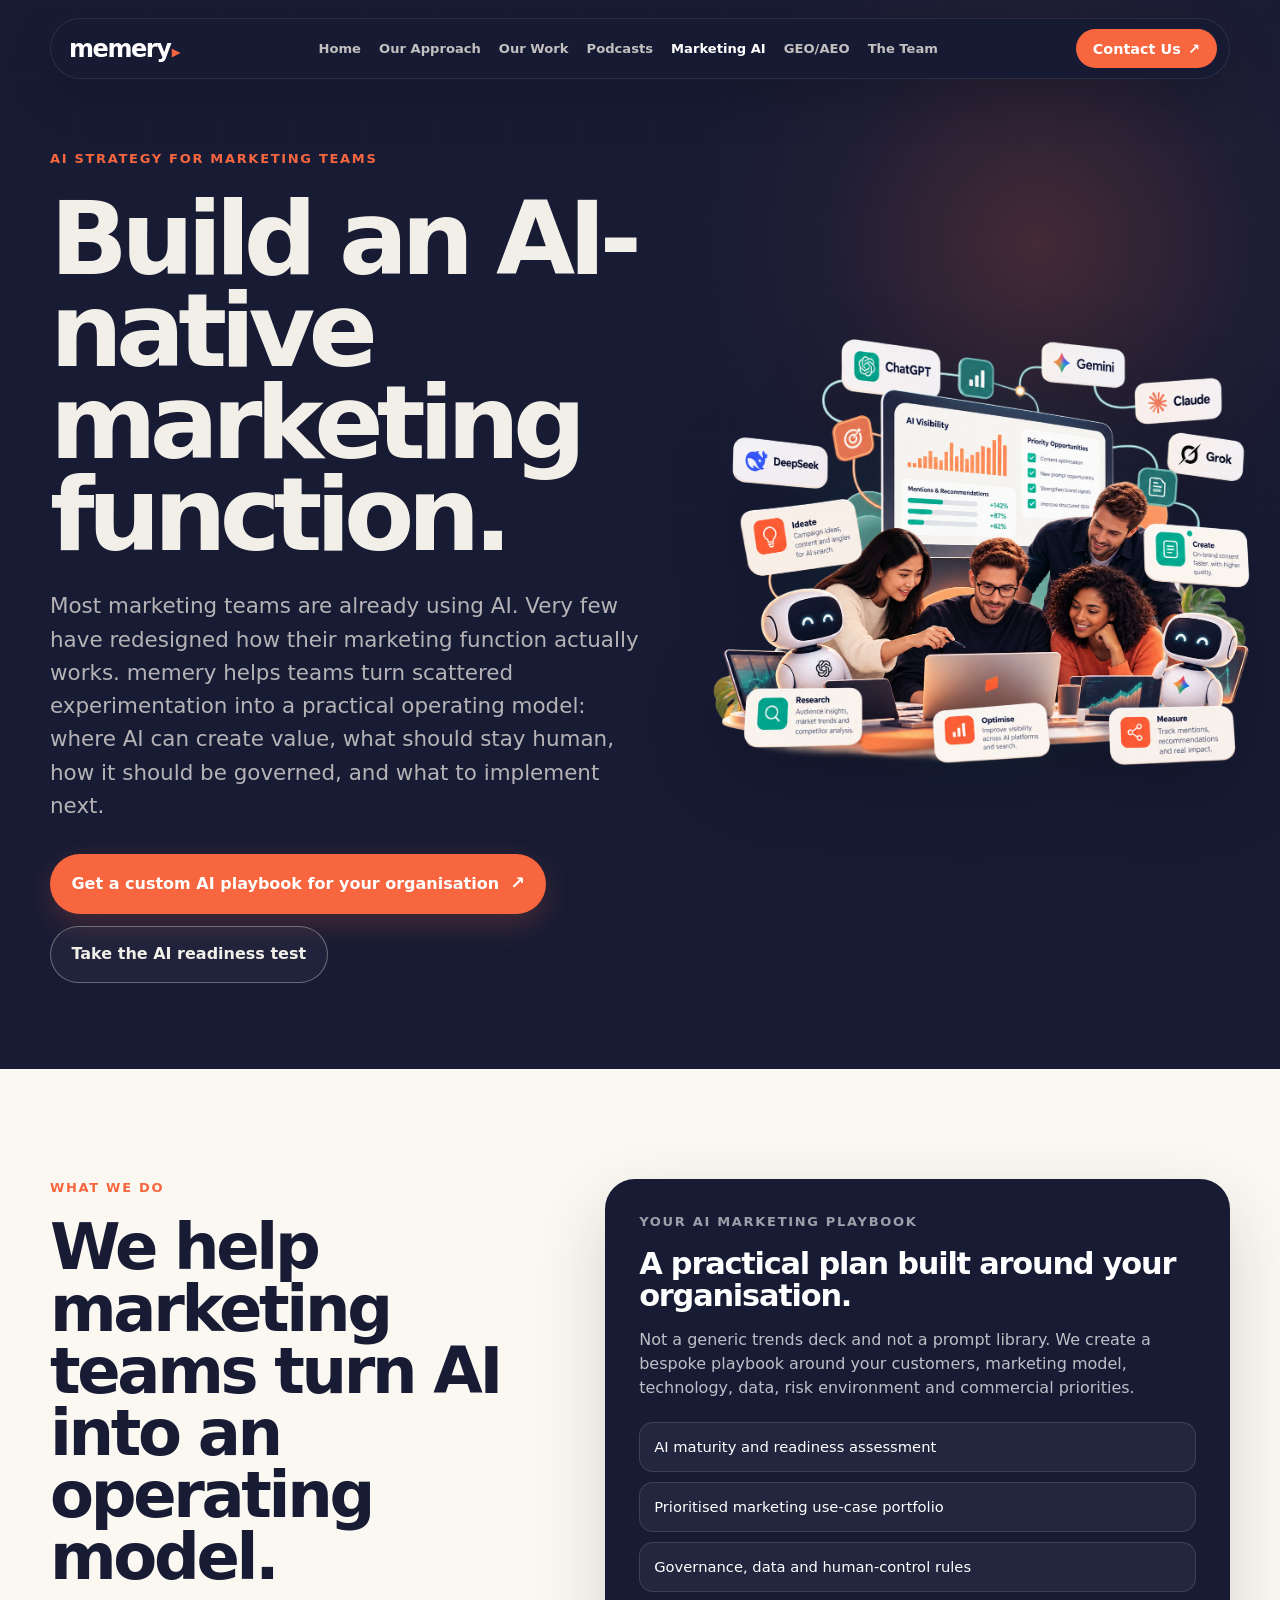
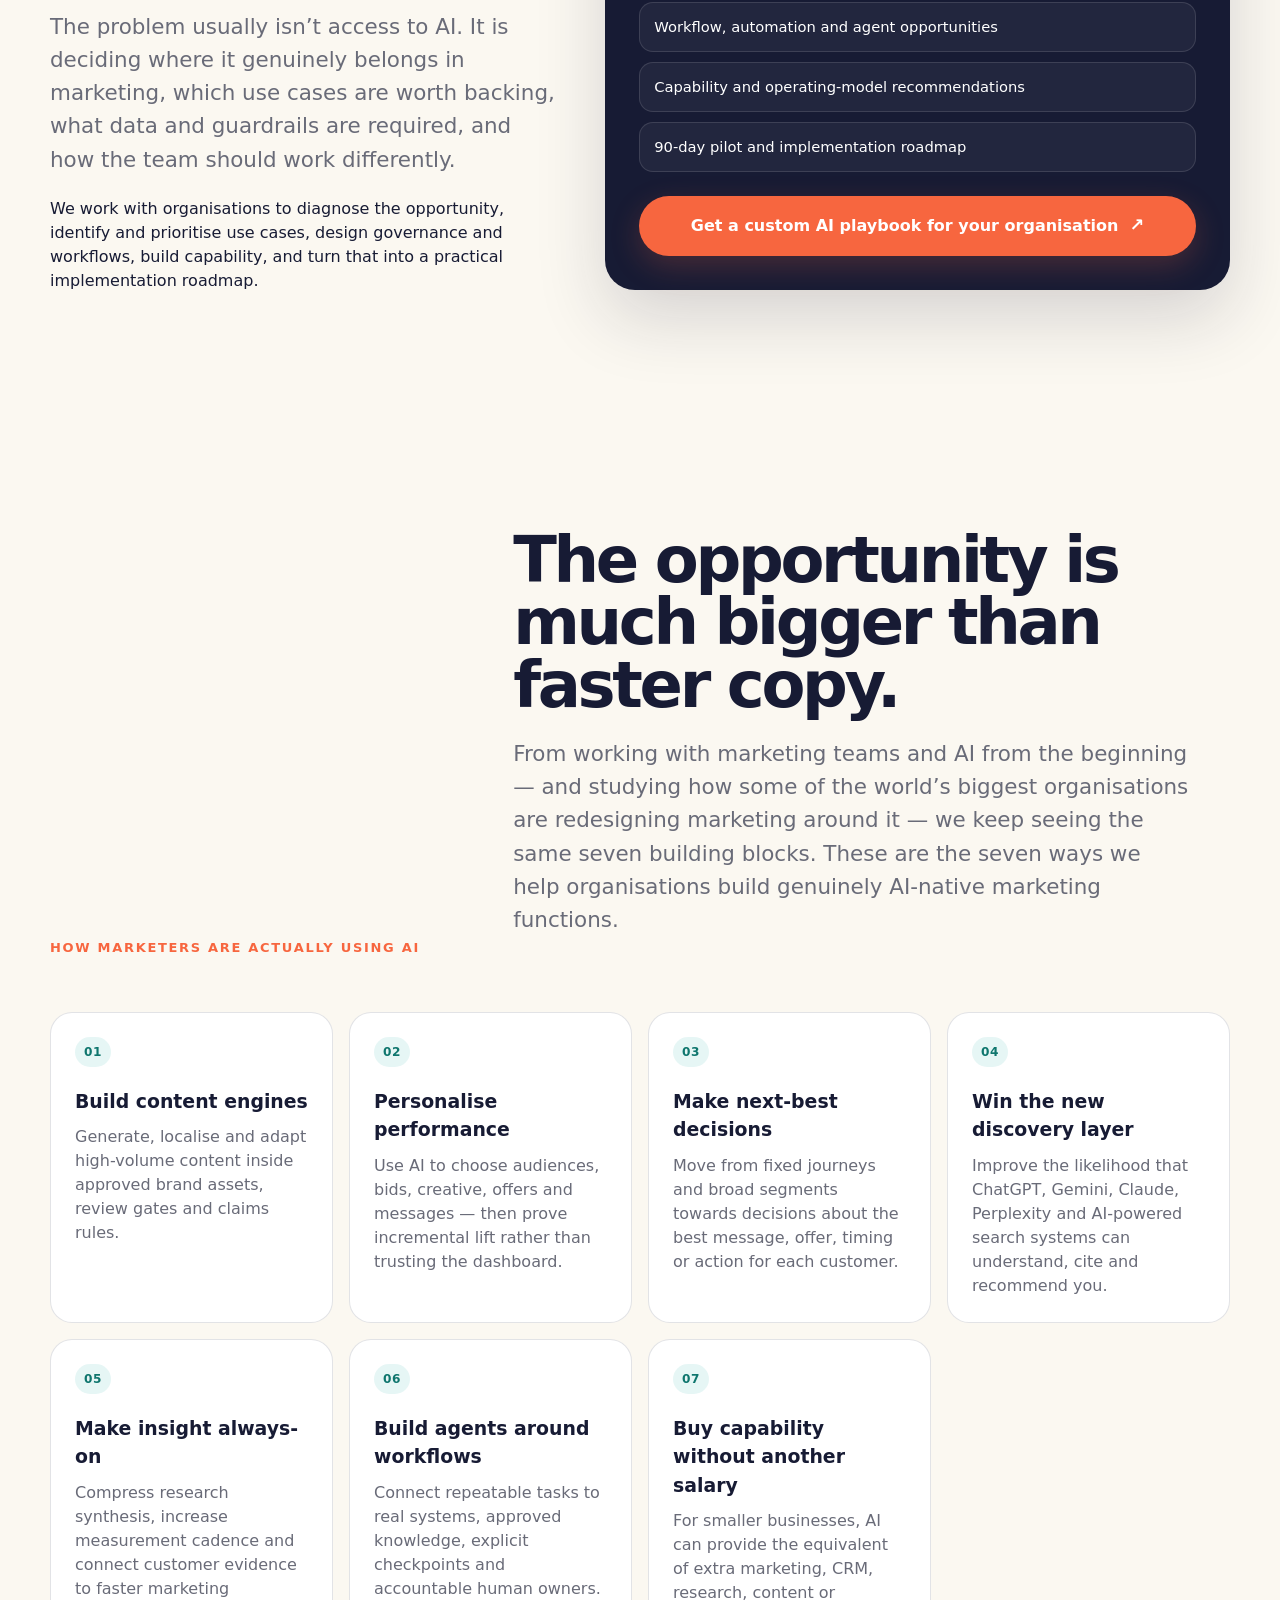
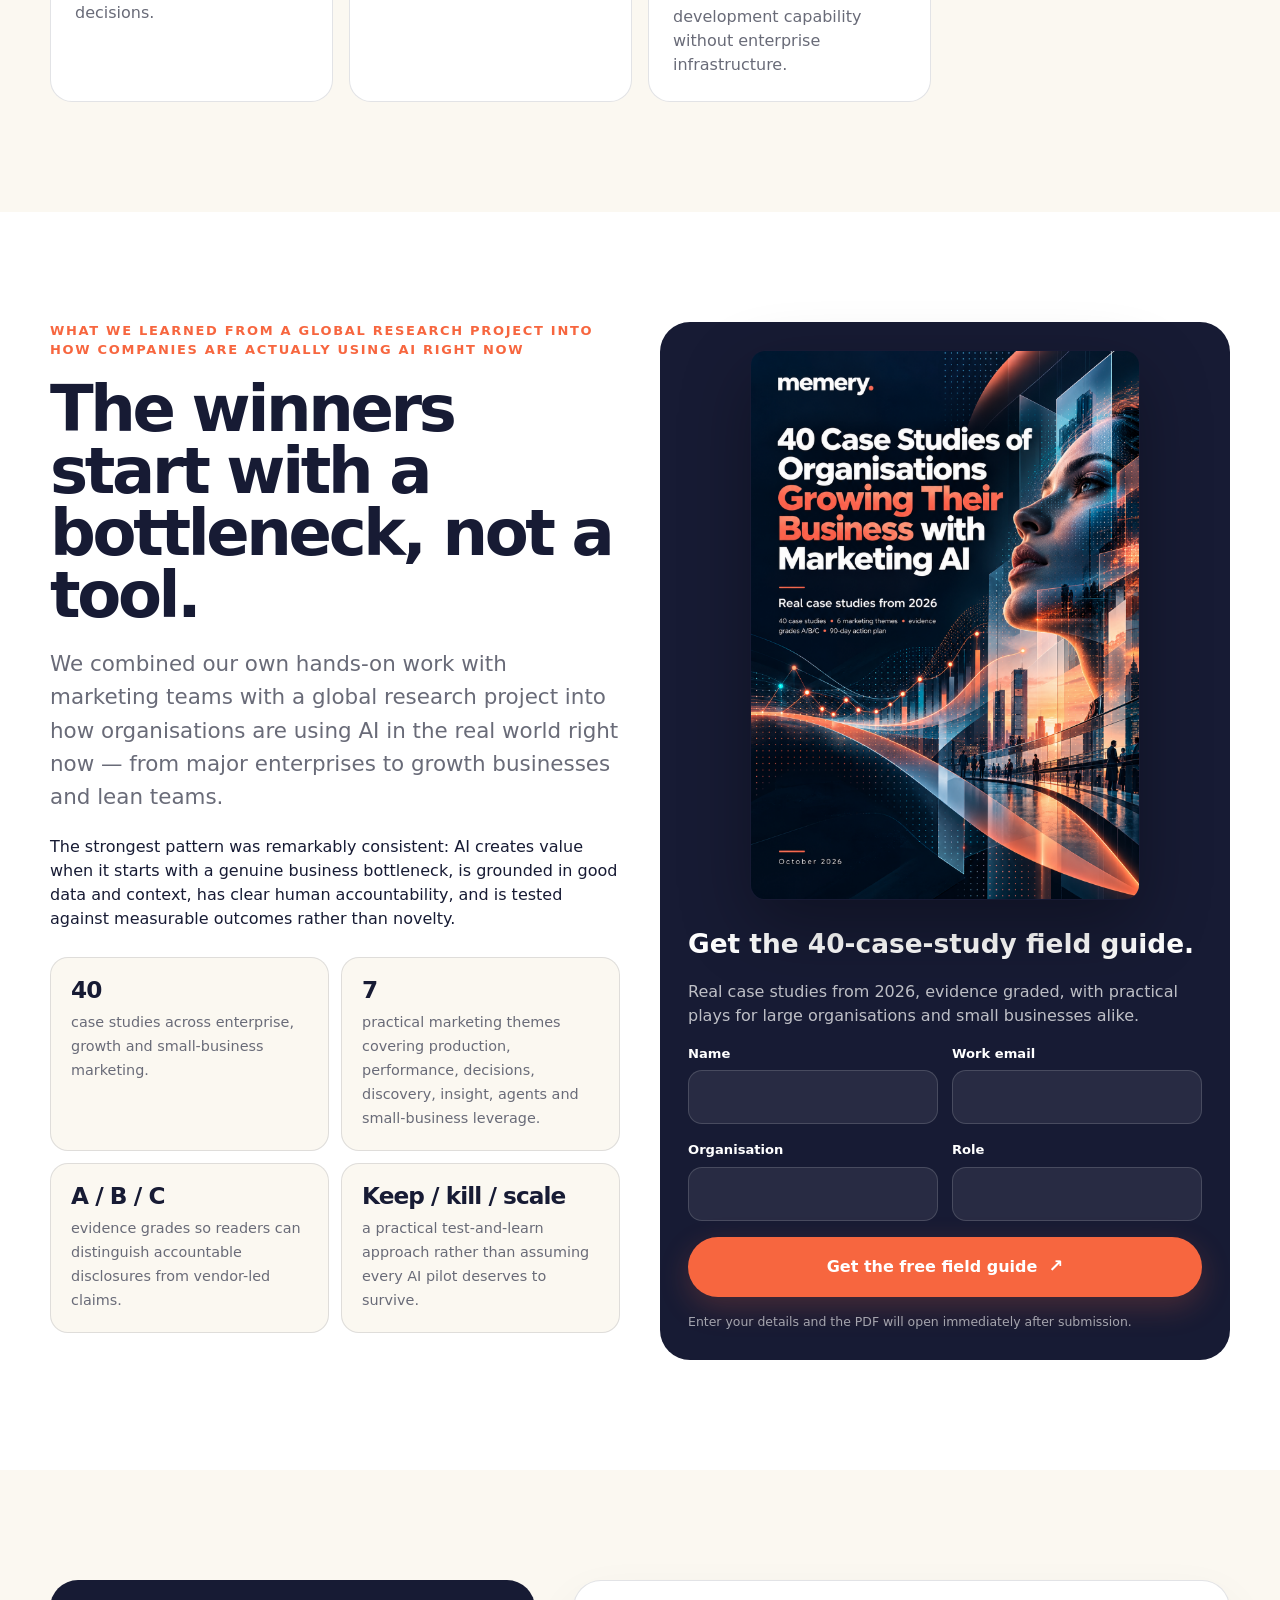
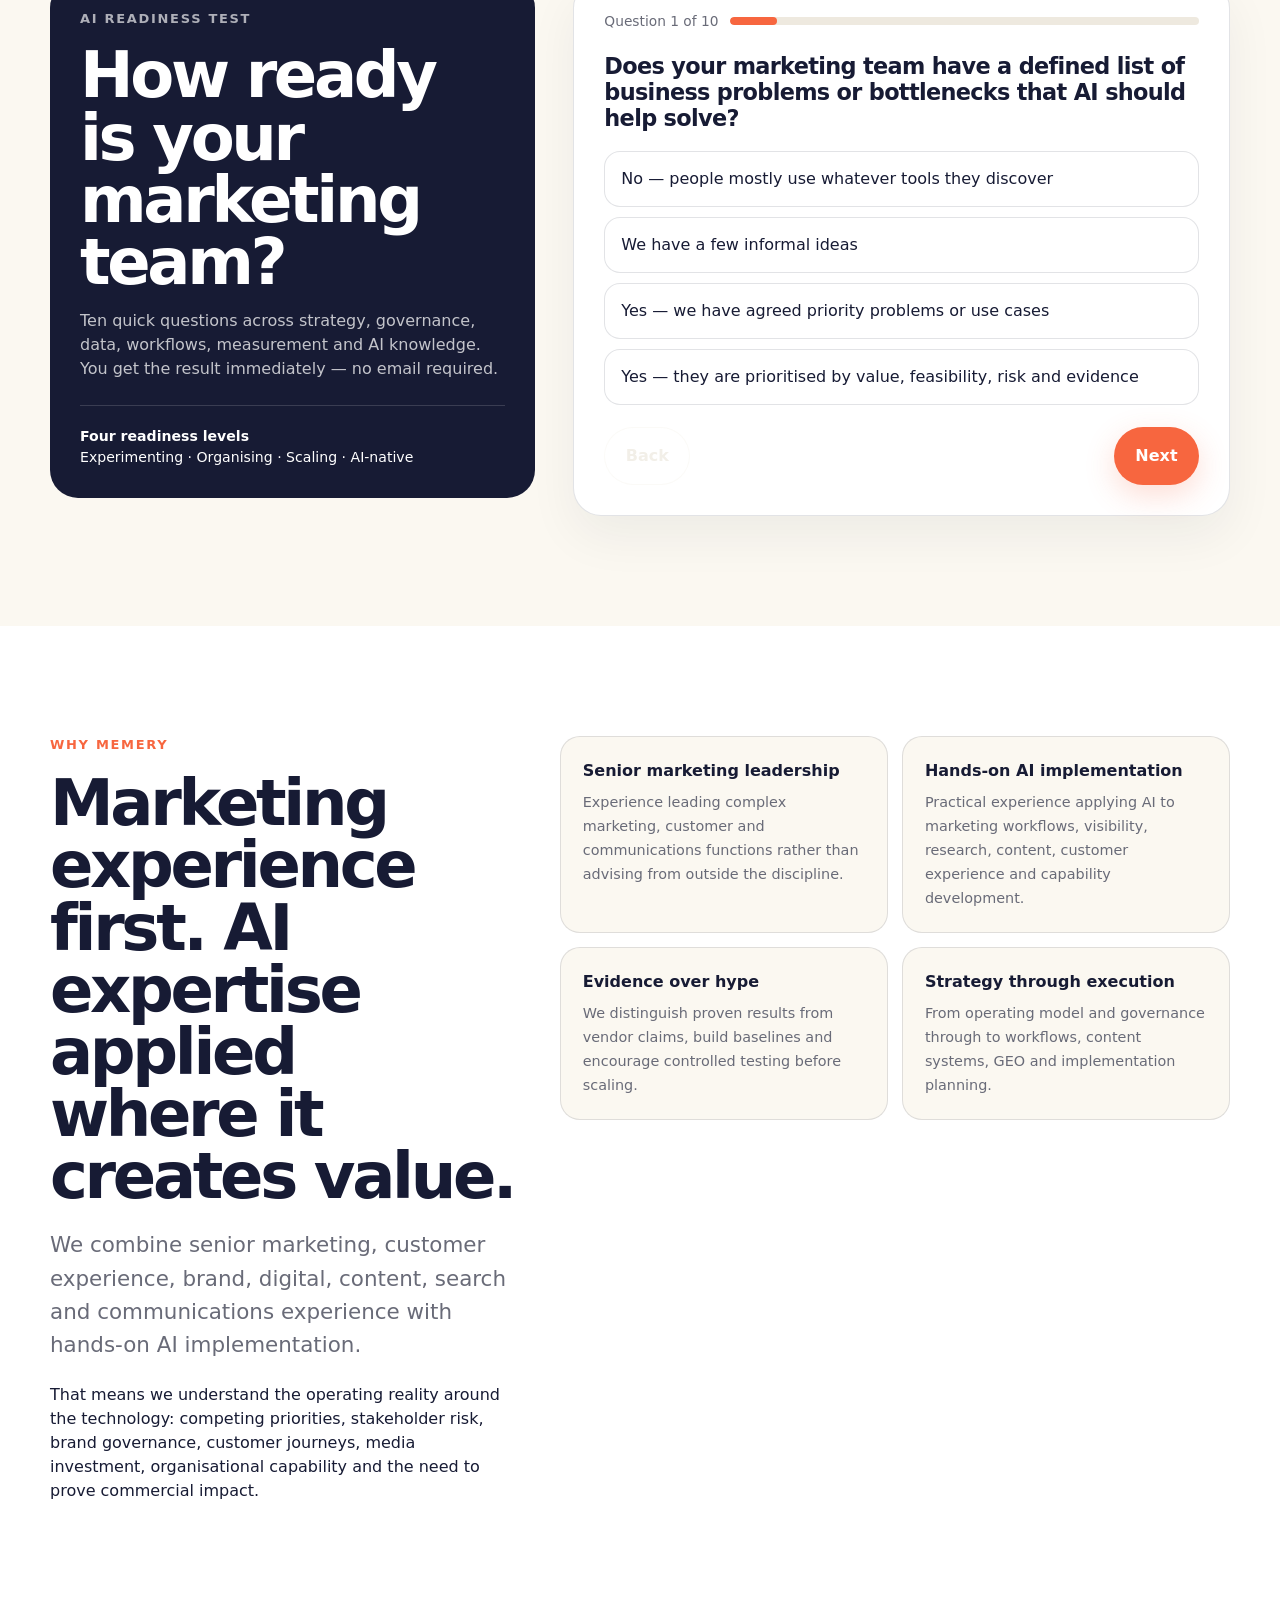
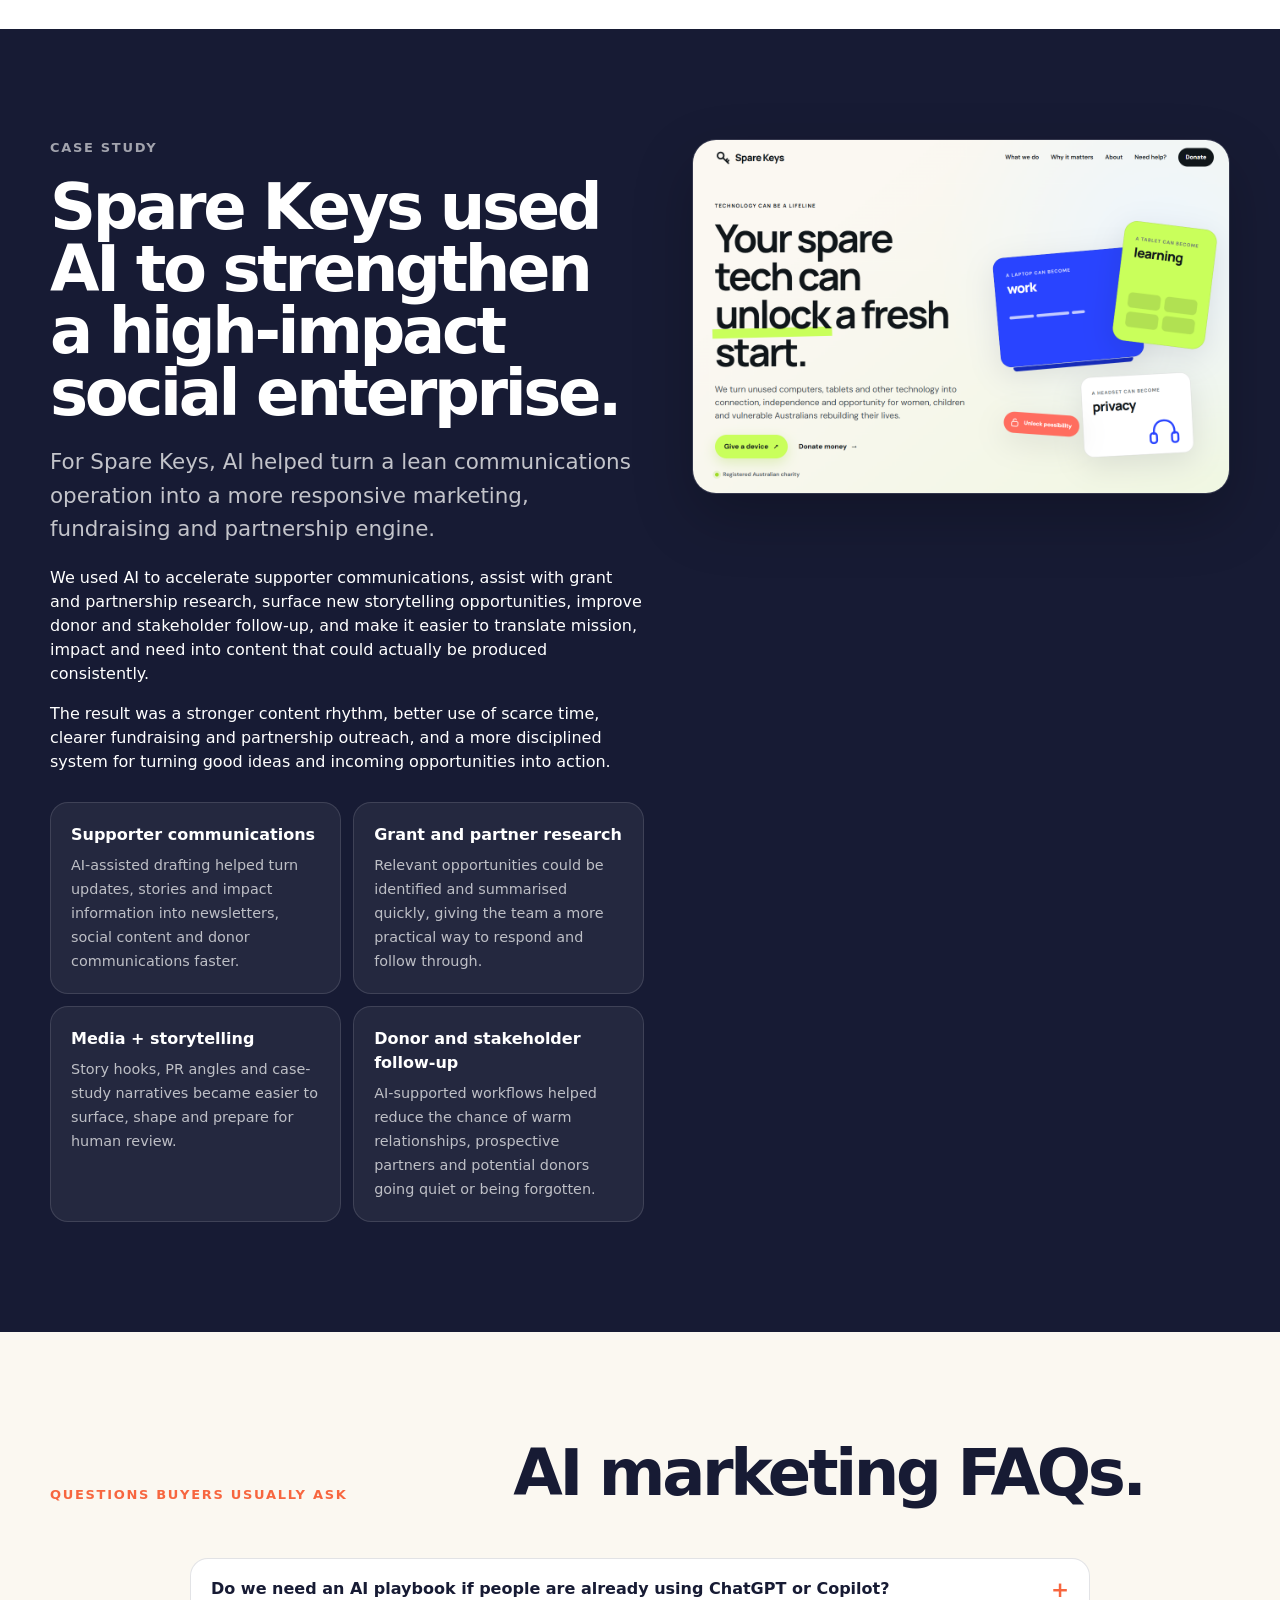
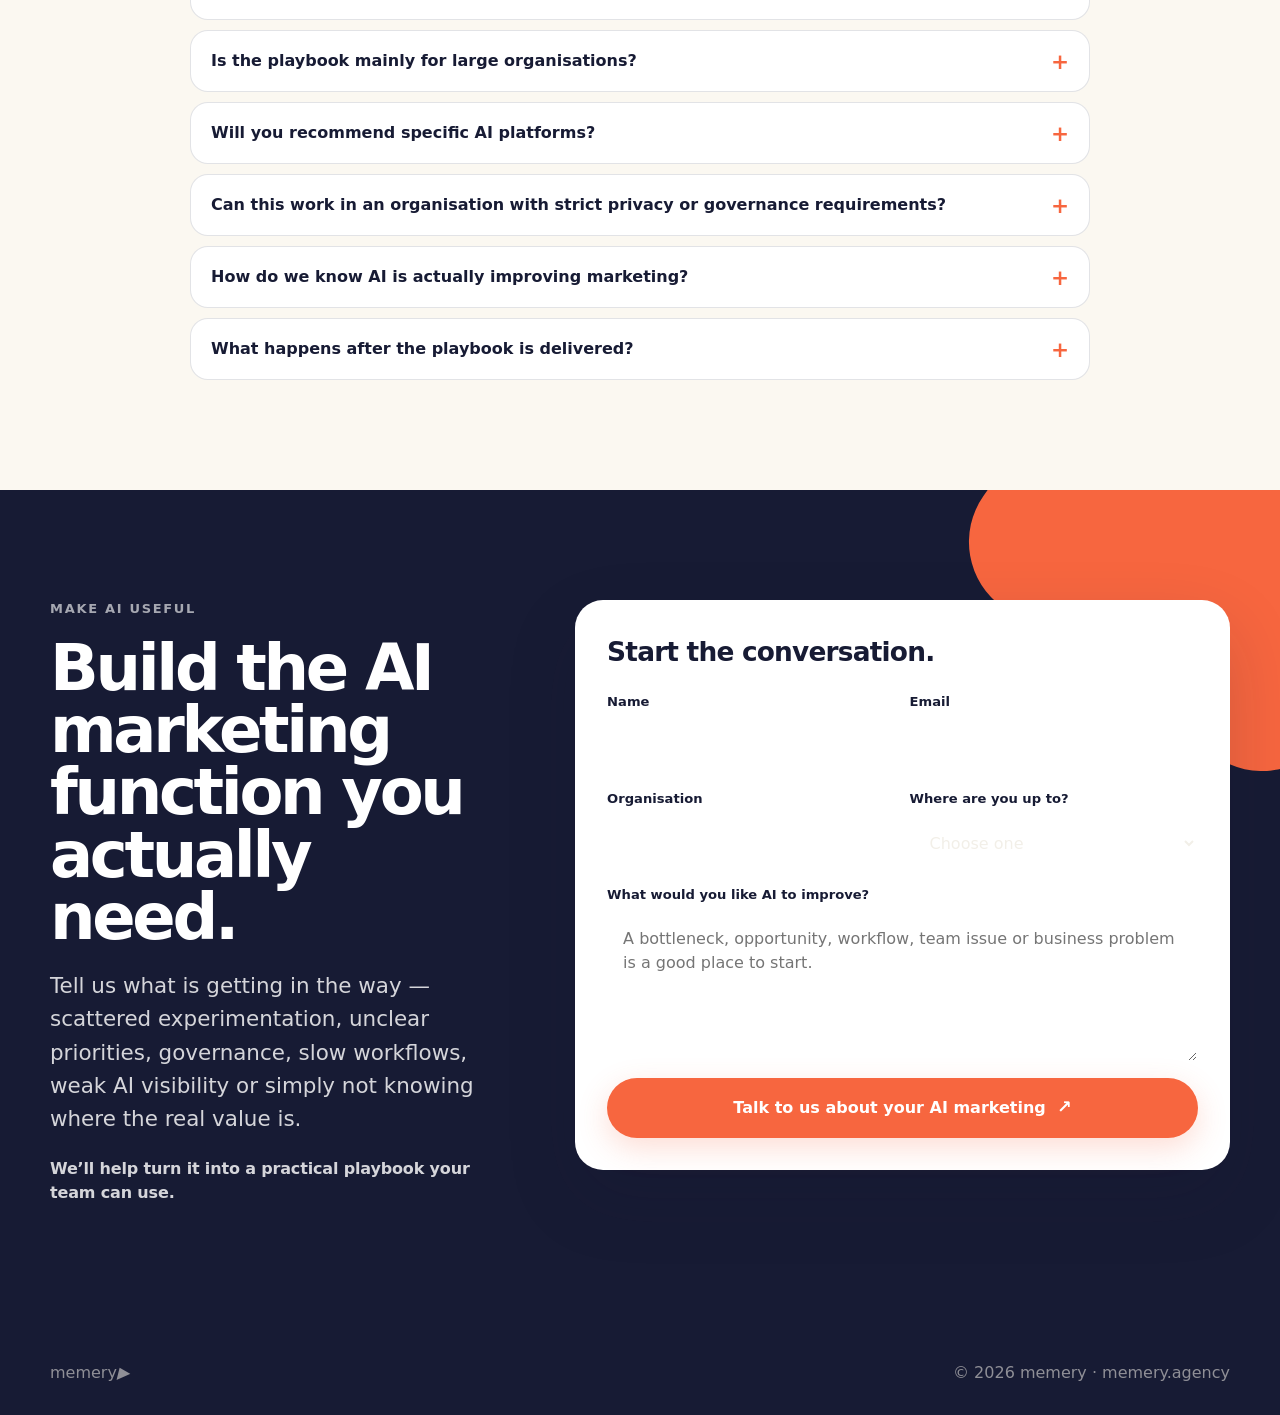
==== commit c29e0265: "Add files via upload" ====
--- a/ai-marketing.html
+++ b/ai-marketing.html
@@ -39,7 +39,7 @@
         </p>
 <div class="hero-actions">
 <a class="btn primary" href="#playbook">
-            Get a customer AI playbook for your organisation <span class="arrow">↗</span>
+            Get a custom AI playbook for your organisation <span class="arrow">↗</span>
 </a>
 <a class="btn secondary" href="#readiness">Take the AI readiness test</a>
 </div>
@@ -77,7 +77,7 @@
 <div>90-day pilot and implementation roadmap</div>
 </div>
 <div class="hero-actions mt-24">
-<a class="btn primary" href="#contact">Get a customer AI playbook for your organisation <span class="arrow">↗</span></a>
+<a class="btn primary" href="#contact">Get a custom AI playbook for your organisation <span class="arrow">↗</span></a>
 </div>
 </div>
 </div>
@@ -89,8 +89,7 @@
 <div class="section-intro">
 <h2 class="h2">The opportunity is much bigger than faster copy.</h2>
 <p class="lead">
-            Across the 40 case studies we reviewed, the strongest applications fall into seven practical areas —
-            from production and personalisation to measurement, discovery and AI-assisted selling.
+            From working with marketing teams and AI from the beginning — and studying how some of the world’s biggest organisations are redesigning marketing around it — we keep seeing the same seven building blocks. These are the seven ways we help organisations build genuinely AI-native marketing functions.
           </p>
 </div>
 </div>
@@ -136,15 +135,13 @@
 <section class="research-section" id="research">
 <div class="wrap research-grid">
 <div class="reveal">
-<div class="eyebrow">What 40 real case studies tell us</div>
+<div class="eyebrow">What we learned from a global research project into how companies are actually using AI right now</div>
 <h2 class="h2 mt-18">The winners start with a bottleneck, not a tool.</h2>
 <p class="lead">
-          We reviewed 40 live examples from 2026 — a mix of major enterprises, growth companies,
-          small businesses and solopreneurs — and graded the evidence behind every claim.
+          We combined our own hands-on work with marketing teams with a global research project into how organisations are using AI in the real world right now — from major enterprises to growth businesses and lean teams.
         </p>
 <p>
-          The consistent pattern is that AI creates value when it solves a measurable marketing or business problem,
-          is grounded in good data and context, and is tested against reality.
+          The strongest pattern was remarkably consistent: AI creates value when it starts with a genuine business bottleneck, is grounded in good data and context, has clear human accountability, and is tested against measurable outcomes rather than novelty.
         </p>
 <div class="research-points">
 <div class="research-point">
@@ -281,7 +278,7 @@
 </section>
 <section class="case-study-section">
 <div class="wrap case-study-grid">
-<div class="reveal">
+<div class="case-study-copy reveal">
 <div class="eyebrow">Case study</div>
 <h2 class="h2 mt-18">Spare Keys used AI to strengthen a high-impact social enterprise.</h2>
 <p class="lead">
@@ -296,10 +293,6 @@
           The result was a stronger content rhythm, better use of scarce time, clearer fundraising and partnership outreach,
           and a more disciplined system for turning good ideas and incoming opportunities into action.
         </p>
-<div class="case-study-media">
-<img alt="Screenshot of the Spare Keys website homepage." src="spare-keys-case-study.png"/>
-</div>
-</div>
 <div class="case-study-results">
 <div class="case-study-result reveal">
 <strong>Supporter communications</strong>
@@ -317,6 +310,10 @@
 <strong>Donor and stakeholder follow-up</strong>
 <span>AI-supported workflows helped reduce the chance of warm relationships, prospective partners and potential donors going quiet or being forgotten.</span>
 </div>
+</div>
+</div>
+<div class="case-study-media reveal">
+<img alt="Screenshot of the Spare Keys website homepage." src="spare-keys-case-study.png"/>
 </div>
 </div>
 </section>
--- a/site.css
+++ b/site.css
@@ -652,6 +652,7 @@
 body.page-podcast .reveal{opacity:0;transform:translateY(24px);transition:opacity .7s ease,transform .7s ease}
 body.page-podcast .reveal.in{opacity:1;transform:none}
 @media (max-width:980px){
+  body.page-ai-marketing .case-study-media{position:static}
   body.page-podcast .hero{padding-top:125px}
   body.page-podcast .hero-grid, body.page-podcast .section-head, body.page-podcast .intro-grid, body.page-podcast .proof-grid, body.page-podcast .multiplier-grid, body.page-podcast .guide-grid, body.page-podcast .contact-grid{grid-template-columns:1fr}
   body.page-podcast .podcast-scene{min-height:400px}
@@ -704,6 +705,16 @@
 
 /* ---------- ai-marketing.html ---------- */
 /* AI Marketing page-specific rules. Shared reset, navigation and base tokens live above. */
+body.page-ai-marketing{
+  --ai-teal:#12a99d;
+  --ai-teal-dark:#0f766e;
+  --ai-amber:#f6b44b;
+  --ai-paper:#fbf8f1;
+  --ai-navy:#171b34;
+  --ai-coral:#f7663f;
+  --ai-muted:#696b78;
+  --ai-line:rgba(23,27,52,.12);
+}
 body.page-ai-marketing .eyebrow{font-size:.78rem;line-height:1;font-weight:850;letter-spacing:.17em;text-transform:uppercase;color:var(--coral)}
 body.page-ai-marketing .display{font-size:clamp(3.45rem,8vw,7.7rem);line-height:.9;letter-spacing:-.067em;margin:0;font-weight:820}
 body.page-ai-marketing .h2{font-size:clamp(2.35rem,5vw,4.8rem);line-height:.97;letter-spacing:-.052em;margin:0;font-weight:790}
@@ -988,15 +999,15 @@
 body.page-ai-marketing .case-study-section .eyebrow{color:rgba(255,255,255,.60)}
 body.page-ai-marketing .case-study-section .h2{color:#fff}
 body.page-ai-marketing .case-study-section .lead{color:rgba(255,255,255,.74)}
-body.page-ai-marketing .case-study-grid{display:grid;grid-template-columns:.9fr 1.1fr;gap:42px;align-items:start}
-body.page-ai-marketing .case-study-results{display:grid;grid-template-columns:1fr 1fr;gap:12px}
+body.page-ai-marketing .case-study-grid{display:grid;grid-template-columns:1.05fr .95fr;gap:48px;align-items:start}
+body.page-ai-marketing .case-study-results{display:grid;grid-template-columns:1fr 1fr;gap:12px;margin-top:28px}
 body.page-ai-marketing .case-study-result{padding:20px;border-radius:18px;background:rgba(255,255,255,.06);border:1px solid rgba(255,255,255,.12)}
 body.page-ai-marketing .case-study-result strong{display:block;color:#fff;margin-bottom:6px}
 body.page-ai-marketing .case-study-result span{color:rgba(255,255,255,.70);font-size:.9rem;line-height:1.45}
 body.page-ai-marketing .case-study-note{margin-top:16px;color:rgba(255,255,255,.54);font-size:.78rem}
 body.page-ai-marketing .faq-section{background:var(--ai-paper)}
 body.page-ai-marketing .offer-card .hero-actions .btn.primary{width:100%;justify-content:center}
-body.page-ai-marketing .case-study-media{margin-top:26px;border-radius:24px;overflow:hidden;border:1px solid rgba(255,255,255,.12);box-shadow:0 24px 60px rgba(0,0,0,.22)}
+body.page-ai-marketing .case-study-media{position:sticky;top:110px;border-radius:24px;overflow:hidden;border:1px solid rgba(255,255,255,.12);box-shadow:0 24px 60px rgba(0,0,0,.22)}
 body.page-ai-marketing .case-study-media img{display:block;width:100%;height:auto}
 body.page-ai-marketing .final-cta .lead, body.page-ai-marketing .final-cta p{color:rgba(255,255,255,.82)!important}
 body.page-ai-marketing .final-cta .form-card{background:#fff}
@@ -1395,3 +1406,8 @@
       SHARED SECTION LABELS
       ========================================================= */
 body[class*="page-"] .eyebrow{font-size:clamp(13px,1vw,15px);line-height:1.45;font-weight:850;letter-spacing:.13em;text-transform:uppercase}
+
+/* AI Marketing — Spare Keys case study responsive reset */
+@media (max-width:980px){
+  body.page-ai-marketing .case-study-media{position:static;top:auto}
+}
